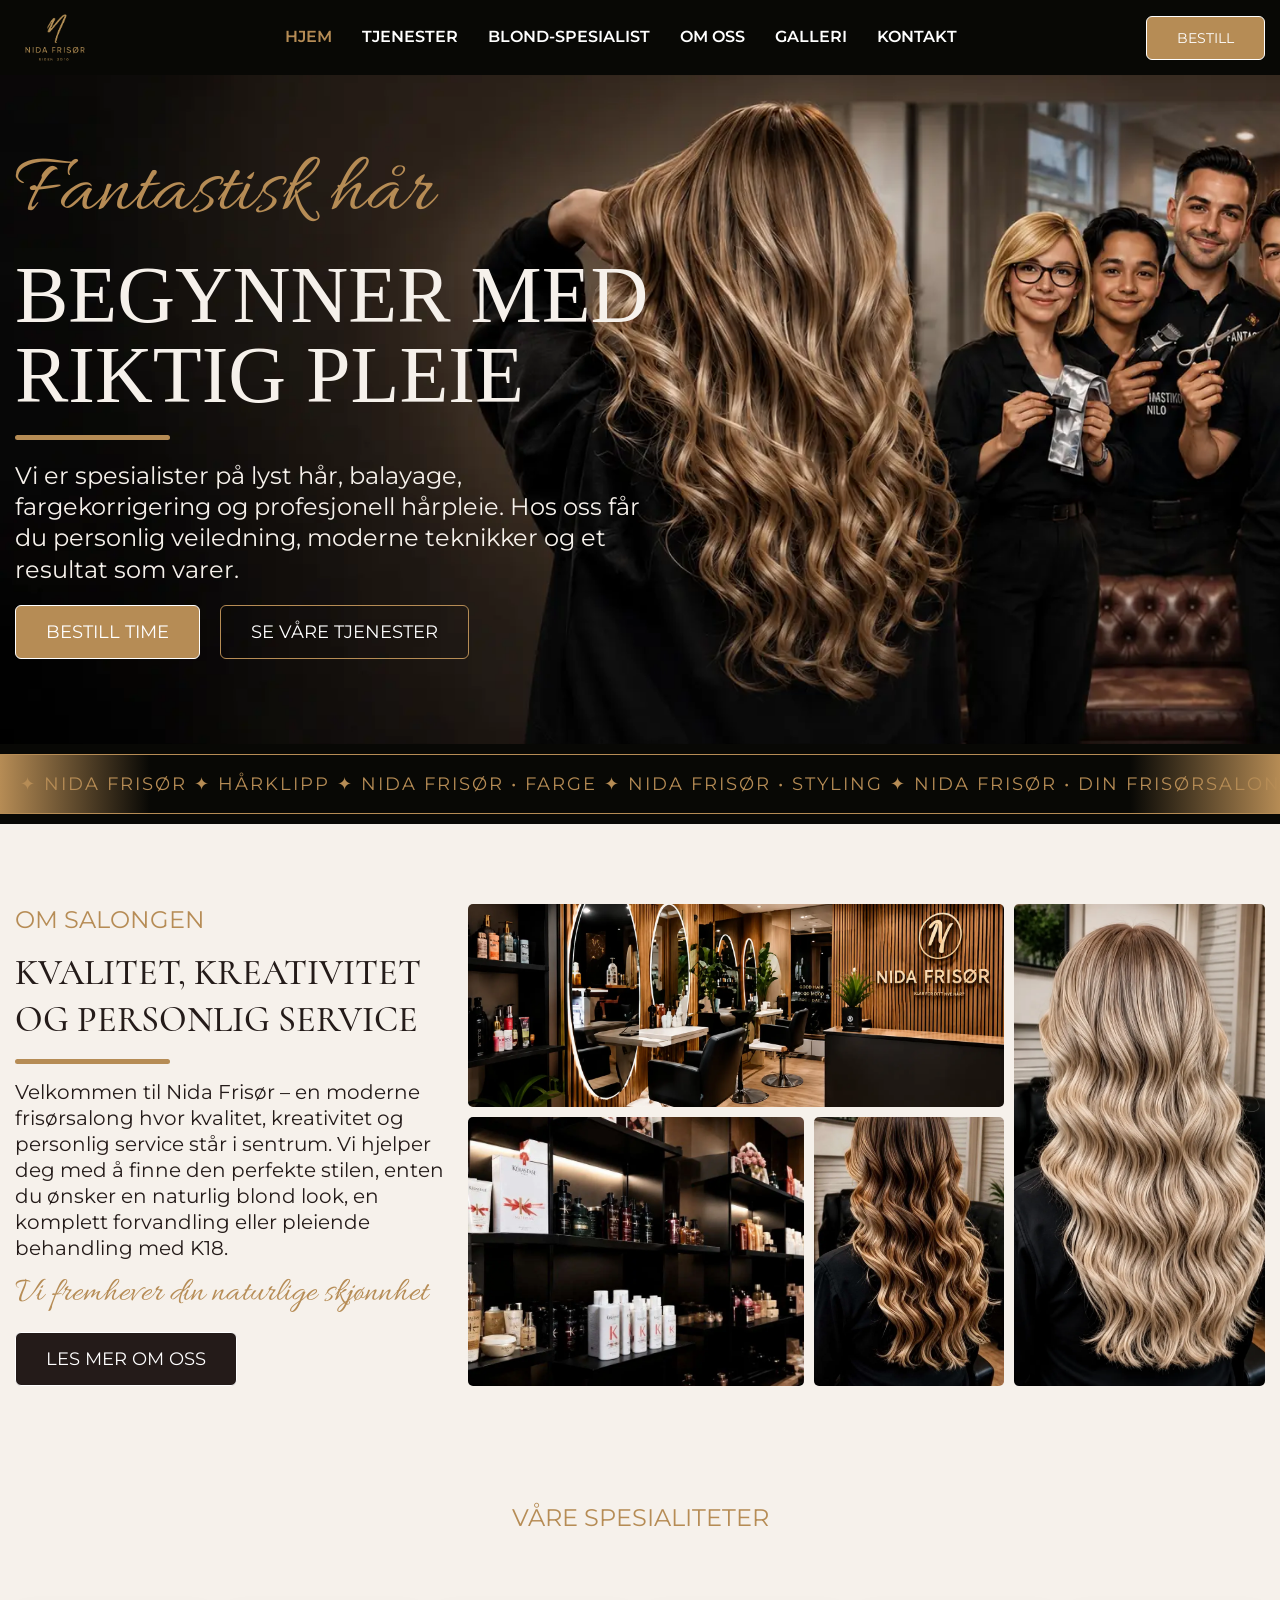
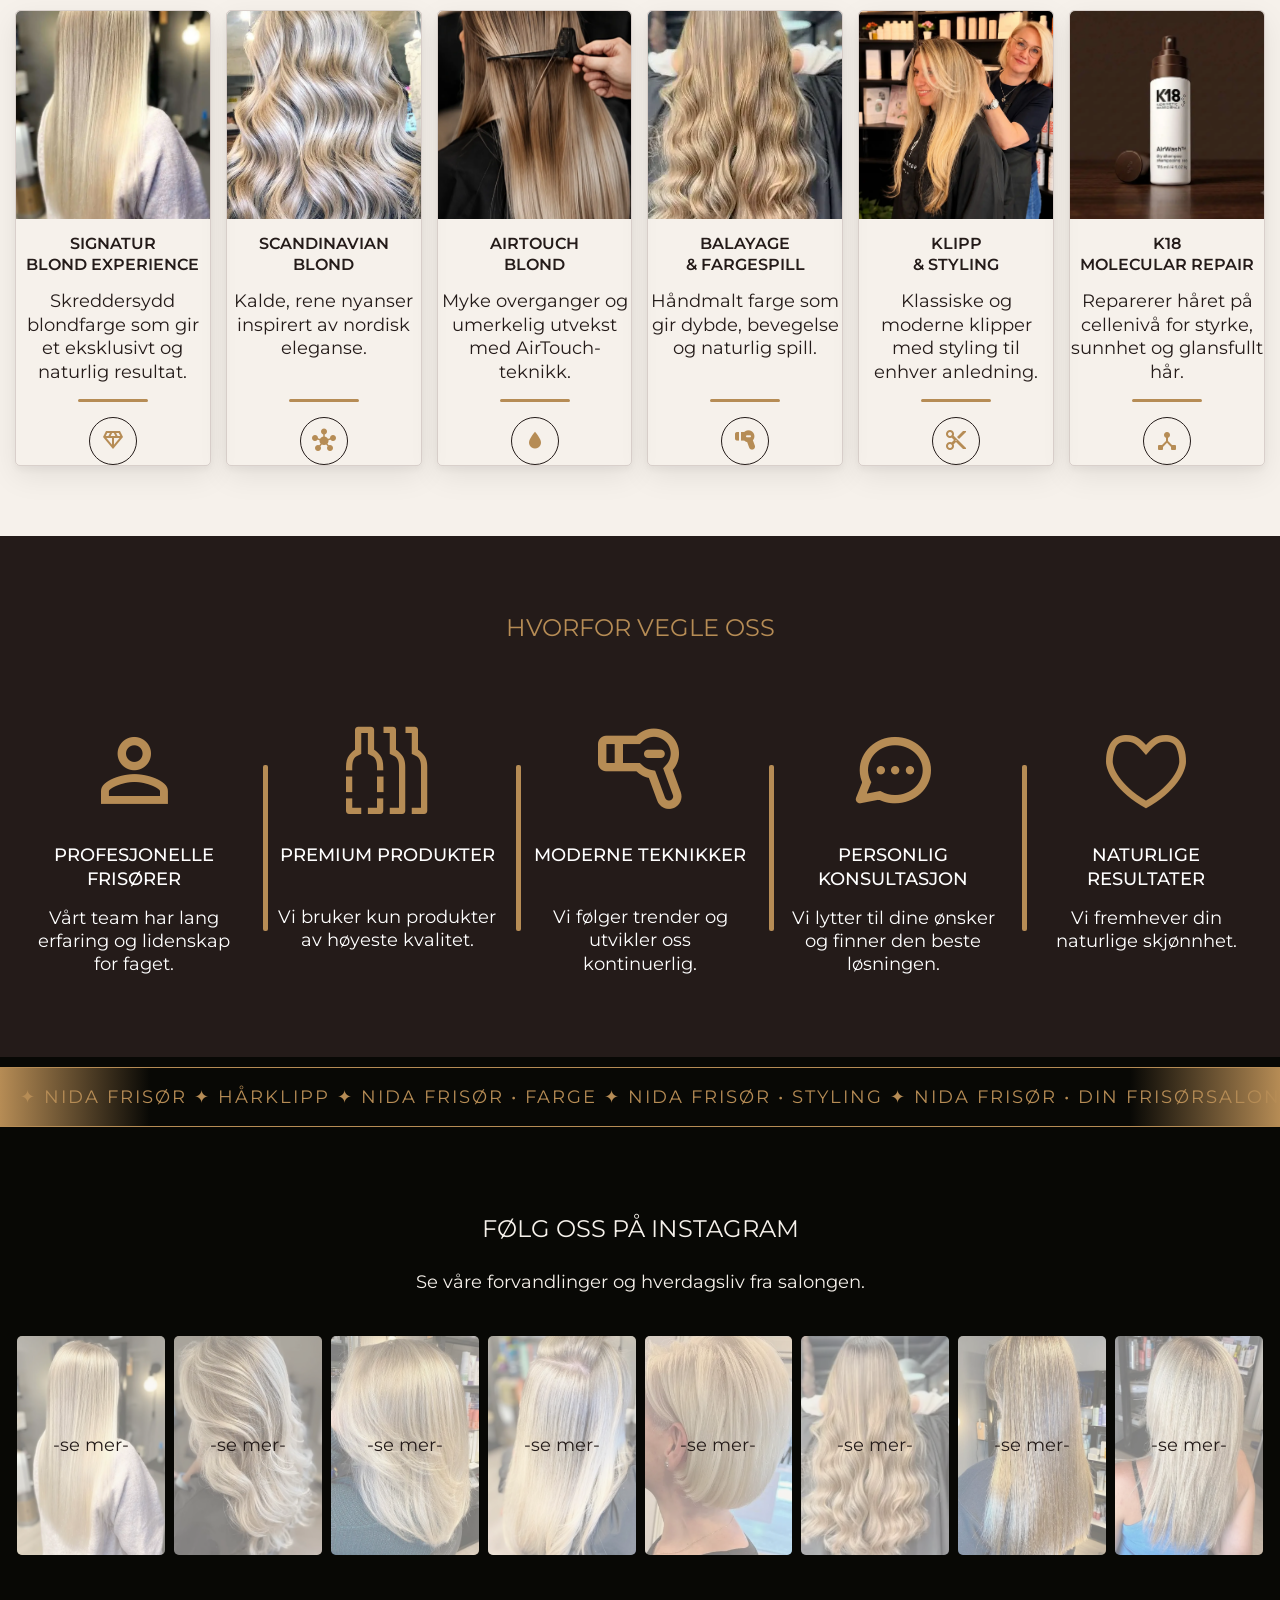
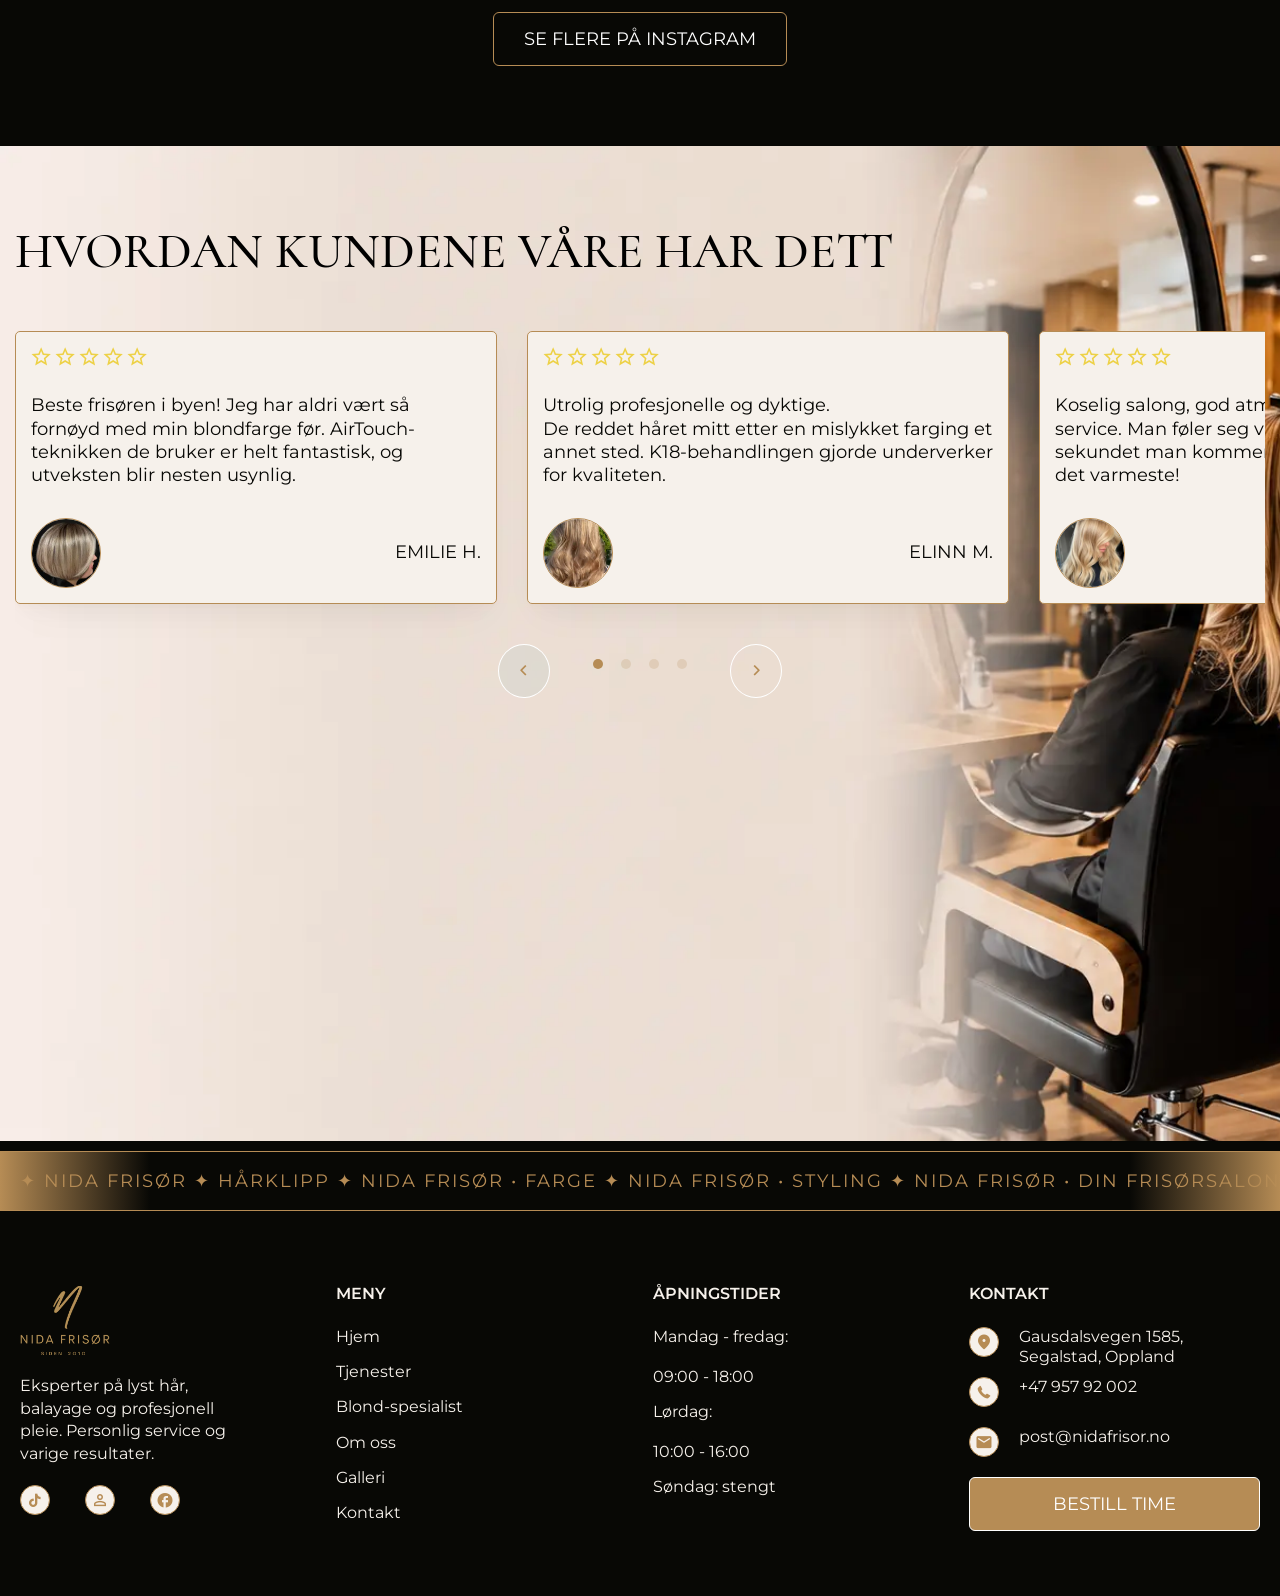
==== index.html @ fc772ec5 "Add files via upload" ====
<!DOCTYPE html>
<html lang="nb">

<head>
	<title>HomePage</title>
	<meta charset="UTF-8">
	<meta name="format-detection" content="telephone=no">
	<!-- <style>body{opacity: 0;}</style> -->
	<link rel="stylesheet" href="css/style.min.css?_v=20261017095900">
	<link rel="shortcut icon" href="favicon.ico">
	<!-- <meta name="robots" content="noindex, nofollow"> -->
	<meta name="viewport" content="width=device-width, initial-scale=1.0">
</head>

<body>
	<div class="wrapper">
		<header class="header _header-scroll _header-show" data-scroll="120" data-scroll-show="200">
			<div class="header__container">

				<div class="header__logo">
					<a data-goto="#" data-goto-header href="index.html" data-goto-top="50" class="header__logo"><img src="img/logo3.webp" alt="Image"></a>
				</div>

				<div class="header__menu menu">
					<nav class="menu__body">

						<ul class="menu__list">
							<li class="menu__item"><a data-goto="#" data-goto-header href="index.html" data-goto-top="-30" class="menu__link  menu__link--vip">HJEM</a></li>
						</ul>

						<ul class="menu__list">
							<li class="menu__item"><a data-goto="#" data-goto-header href="tjenester.html" data-goto-top="20" class="menu__link">TJENESTER</a></li>
						</ul>

						<ul class="menu__list">
							<li class="menu__item"><a data-goto="#" href="blondspecialist.html" data-goto-top="80" class="menu__link">BLOND-SPESIALIST</a></li>
						</ul>

						<ul class="menu__list">
							<li class="menu__item"><a data-goto="#" href="omoss.html" data-goto-top="80" class="menu__link">OM OSS</a></li>
						</ul>

						<ul class="menu__list">
							<li class="menu__item"><a data-goto="#" href="galery.html" data-goto-top="80" class="menu__link">GALLERI</a></li>
						</ul>

						<ul class="menu__list">
							<li class="menu__item"><a data-goto="#" data-goto-header href="kontakt.html" data-goto-top="-30" class="menu__link">KONTAKT</a>
							</li>
						</ul>
					</nav>
				</div>

				<div class="header__btr btr__header"> <!-- button right -->
					<a href="tel:+4795792002" class="btr__header__item">BESTILL</a>
				</div>

				<button type="button" class="menu__icon icon-menu"><span></span></button>
			</div>
		</header>
		<main class="page">
			<section class="hero">
				<div class="hero__container">
					<div data-watch class="hero__contant">
						<h1 class="hero__decor">Fantastisk hår</h1>
						<div class="hero__title">BEGYNNER MED RIKTIG PLEIE</div>
						<div class="hero__line"></div>
						<div class="hero__sub-title">Vi er spesialister på lyst hår, balayage, fargekorrigering og profesjonell hårpleie. Hos oss får du personlig veiledning, moderne teknikker og et resultat som varer.</div>
						<div class="hero__buttons">
							<a href="https://www.instagram.com/nidafrisor?igsh=ejZrenV2MHAyNnVx&utm_source=qr" target="_blank" rel="noopener" class="hero__button-gold">BESTILL TIME</a>
							<a href="https://www.instagram.com/nidafrisor?igsh=ejZrenV2MHAyNnVx&utm_source=qr" target="_blank" rel="noopener" class="hero__button-transporet">SE VÅRE TJENESTER</a>
						</div>
					</div>
				</div>
			</section>


			<aside class="rullendetekstvisning" aria-hidden="true">
				<div class="rullendetekstvisning__body">
					<div class="rullendetekstvisning__track">
						<span>✦ Nida Frisør ✦ Hårklipp ✦ Nida Frisør • Farge ✦ Nida Frisør • Styling ✦ Nida Frisør • Din frisørsalong ✦ Nida Frisør • Velvære for ditt hår ✦ Nida Frisør </span>
						<span>✦ Nida Frisør ✦ Hårklipp ✦ Nida Frisør • Farge ✦ Nida Frisør • Styling ✦ Nida Frisør • Din frisørsalong ✦ Nida Frisør • Velvære for ditt hår ✦ Nida Frisør </span>
					</div>
				</div>
			</aside>



			<section class="omsalongen">
				<div class="omsalongen__container">
					<div class="omsalongen__contant">
						<div data-watch class="omsalongen__left">
							<h1 class="omsalongen__name">om salongen</h1>
							<h2 class="omsalongen__title">kvalitet, kreativitet og personlig service</h2>
							<div class="omsalongen__line"></div>
							<div class="omsalongen__sub-title">Velkommen til Nida Frisør – en moderne frisørsalong hvor kvalitet, kreativitet og personlig service står i sentrum. Vi hjelper deg med å finne den perfekte stilen, enten du ønsker en naturlig blond look, en komplett forvandling eller pleiende behandling med K18.</div>
							<div class="omsalongen__decor">Vi fremhever din naturlige skjønnhet</div>
							<div class="omsalongen__button-chocolate">
								<a href="https://www.instagram.com/nidafrisor?igsh=ejZrenV2MHAyNnVx&utm_source=qr" target="_blank">les mer om oss</a>
							</div>
						</div>

						<div data-watch class="omsalongen__right">
							<div class="omsalongen__fotoblog">
								<div class="omsalongen__fotos">
									<div class="omsalongen__longfoto">
										<img src="img/background_logo.webp" alt="Moderne interiør og Nida Frisør logo på en stilfull spilevegg.">
									</div>
									<div class="omsalongen__smallfoto">
										<div class="omsalongen__produkts">
											<img src="img/produkts.webp" alt="Hårpleieprodukter og K18-behandlinger utstilt på hyller i salongen.">
										</div>
										<div class="produkts__hair_girl">
											<img src="img/hair_girl.webp" alt="Langt brunt hår med lyse striper og elegante bølger.">
										</div>
									</div>
								</div>
								<div class="omsalongen__enfoto">
									<img src="img/hair-blond.webp" alt="Langt blondt hår med naturlig spill og definerte bølger, sett bakfra.">
								</div>
							</div>
						</div>
					</div>
				</div>
			</section>


			<section class="spesialiteter">
				<div class="spesialiteter__container">
					<h2 data-watch class="spesialiteter__title">våre spesialiteter</h2>
					<div data-watch data-watch-group="1000" class="spesialiteter__cards">
						<div data-watch class="spesialiteter__card card__spesialiteter"> <!--card 01-->
							<div class="card__foto">
								<img src="img/signatur-blond.webp" alt="Langt, glatt hår farget i en kald og lys signatur-blond nyanse.">
							</div>
							<h3 class="card__name">signatur <br> blond experience</h3>
							<div class="card__sub-title">Skreddersydd blondfarge som gir et eksklusivt og naturlig resultat.</div>
							<div class="card__line"></div>
							<div class="card__icon _icon-diamond"></div>
						</div>


						<div data-watch class="spesialiteter__card card__spesialiteter"> <!--card 02-->
							<div class="card__foto">
								<img src="img/scandinavianblond.webp" alt="Bølgete langt hår farget i en lys, kald scandinavian blond og signatur-blond tone.">
							</div>
							<h3 class="card__name">scandinavian <br> blond</h3>
							<div class="card__sub-title">Kalde, rene nyanser inspirert av nordisk eleganse.</div>
							<div class="card__line"></div>
							<div class="card__icon _icon-round-hub"></div>
						</div>

						<div data-watch class="spesialiteter__card card__spesialiteter"> <!--card 03-->
							<div class="card__foto">
								<img src="img/inst-foto2.webp" alt="AirTouch-teknikk på langt blondt hår for myke overganger.">
							</div>
							<h3 class="card__name">airtouch <br> blond</h3>
							<div class="card__sub-title">Myke overganger og umerkelig utvekst med AirTouch-teknikk.</div>
							<div class="card__line"></div>
							<div class="card__icon _icon-drop"></div>
						</div>


						<div data-watch class="spesialiteter__card card__spesialiteter"> <!--card 04-->
							<div class="card__foto">
								<img src="img/balayage.webp" alt="Bølgete blondt hår farget med balayage-teknikk.">
							</div>
							<h3 class="card__name">balayage <br> & fargespill</h3>
							<div class="card__sub-title">Håndmalt farge som gir dybde, bevegelse og naturlig spill.</div>
							<div class="card__line"></div>
							<div class="card__icon _icon-hairdryer-f"></div>
						</div>

						<div data-watch class="spesialiteter__card card__spesialiteter"> <!--card 05-->
							<div class="card__foto">
								<img src="img/nida_frisor.webp" alt="Profesjonell klipp og hårstyling i frisørsalong.">
							</div>
							<h3 class="card__name">klipp <br> & styling</h3>
							<div class="card__sub-title">Klassiske og moderne klipper med styling til enhver anledning.</div>
							<div class="card__line"></div>
							<div class="card__icon _icon-scissors1"></div>
						</div>


						<div data-watch class="spesialiteter__card card__spesialiteter"> <!--card 06-->
							<div class="card__foto">
								<img src="img/k18.webp" alt="K18 molekylær hårbehandling for skadet hår.">
							</div>
							<h3 class="card__name">k18 <br> molecular repair</h3>
							<div class="card__sub-title">Reparerer håret på cellenivå for styrke, sunnhet og glansfullt hår.</div>
							<div class="card__line"></div>
							<div class="card__icon _icon-device-hub"></div>
						</div>
					</div>
				</div>
			</section>


			<section class="hvorfor">
				<div class="hvorfor__container">
					<h2 data-watch class="hvorfor__title">hvorfor vegle oss</h2>
					<div data-watch data-watch-group="1000" class="hvorfor__cards">
						<div data-watch class="hvorfor__card"><!-- card01 -->
							<div class="hvorfor__icon _icon-account-outline"></div>
							<h3 class="hvorfor__name">profesjonelle frisører</h3>
							<div class="hvorfor__text">Vårt team har lang erfaring og lidenskap for faget.</div>
						</div>


						<div data-watch class="hvorfor__card"><!-- card02 -->
							<div class="hvorfor__icon _icon-carbon_bottles"></div>
							<h3 class="hvorfor__name">premium produkter</h3>
							<div class="hvorfor__text">Vi bruker kun produkter av høyeste kvalitet.</div>
						</div>


						<div data-watch class="hvorfor__card"><!-- card03 -->
							<div class="hvorfor__icon _icon-hair-dryer"></div>
							<h3 class="hvorfor__name">moderne teknikker</h3>
							<div class="hvorfor__text">Vi følger trender og utvikler oss kontinuerlig.</div>
						</div>


						<div data-watch class="hvorfor__card"><!-- card04 -->
							<div class="hvorfor__icon _icon-chat"></div>
							<h3 class="hvorfor__name">personlig konsultasjon</h3>
							<div class="hvorfor__text">Vi lytter til dine ønsker og finner den beste løsningen.</div>
						</div>


						<div data-watch class="hvorfor__card"><!-- card05 -->
							<div class="hvorfor__icon _icon-hurt"></div>
							<h3 class="hvorfor__name">naturlige resultater</h3>
							<div class="hvorfor__text">Vi fremhever din naturlige skjønnhet.</div>
						</div>
					</div>
				</div>
			</section>


			<aside class="rullendetekstvisning" aria-hidden="true">
				<div class="rullendetekstvisning__body">
					<div class="rullendetekstvisning__track">
						<span>✦ Nida Frisør ✦ Hårklipp ✦ Nida Frisør • Farge ✦ Nida Frisør • Styling ✦ Nida Frisør • Din frisørsalong ✦ Nida Frisør • Velvære for ditt hår ✦ Nida Frisør </span>
						<span>✦ Nida Frisør ✦ Hårklipp ✦ Nida Frisør • Farge ✦ Nida Frisør • Styling ✦ Nida Frisør • Din frisørsalong ✦ Nida Frisør • Velvære for ditt hår ✦ Nida Frisør </span>
					</div>
				</div>
			</aside>



			<section class="instagram">
				<div class="instagram__container">
					<h2 data-watch class="instagram__title">følg oss på instagram</h2>
					<h3 data-watch class="instagram__sub-title">Se våre forvandlinger og hverdagsliv fra salongen.</h3>
					<div class="instagram__cards">
						<div data-watch class="instagram__card"><!-- card 01 -->
							<div class="instagram__foto">
								<img src="img/signatur-blond.webp" alt="Instagram-bilde fra frisørsalong">
							</div>
							<a href="https://www.instagram.com/nidafrisor?igsh=ejZrenV2MHAyNnVx&utm_source=qr" target="_blank" class="instagram__contеnt-link">
								<span class="instagram__text">nida frisør</span>
								<span class="instagram__cliсk">-se mer-</span>
								<span class="instagram__icon  _icon-arow-right"></span>
							</a>
						</div>


						<div data-watch class="instagram__card"><!-- card 02 -->
							<div class="instagram__foto">
								<img src="img/frisor11.webp" alt="Instagram-bilde fra frisørsalong">
							</div>
							<a href="https://www.instagram.com/nidafrisor?igsh=ejZrenV2MHAyNnVx&utm_source=qr" target="_blank" class="instagram__contеnt-link">
								<span class="instagram__text">nida frisør</span>
								<span class="instagram__cliсk">-se mer-</span>
								<span class="instagram__icon  _icon-arow-right"></span>
							</a>
						</div>


						<div data-watch class="instagram__card"><!-- card 03 -->
							<div class="instagram__foto">
								<img src="img/frisor05.webp" alt="Instagram-bilde fra frisørsalong">
							</div>
							<a href="https://www.instagram.com/nidafrisor?igsh=ejZrenV2MHAyNnVx&utm_source=qr" target="_blank" class="instagram__contеnt-link">
								<span class="instagram__text">nida frisør</span>
								<span class="instagram__cliсk">-se mer-</span>
								<span class="instagram__icon  _icon-arow-right"></span>
							</a>
						</div>


						<div data-watch class="instagram__card"><!-- card 04 -->
							<div class="instagram__foto">
								<img src="img/frisor13.webp" alt="Instagram-bilde fra frisørsalong">
							</div>
							<a href="https://www.instagram.com/nidafrisor?igsh=ejZrenV2MHAyNnVx&utm_source=qr" target="_blank" class="instagram__contеnt-link">
								<span class="instagram__text">nida frisør</span>
								<span class="instagram__cliсk">-se mer-</span>
								<span class="instagram__icon  _icon-arow-right"></span>
							</a>
						</div>


						<div data-watch class="instagram__card"><!-- card 05 -->
							<div class="instagram__foto">
								<img src="img/frisor16.webp" alt="Instagram-bilde fra frisørsalong">
							</div>
							<a href="https://www.instagram.com/nidafrisor?igsh=ejZrenV2MHAyNnVx&utm_source=qr" target="_blank" class="instagram__contеnt-link">
								<span class="instagram__text">nida frisør</span>
								<span class="instagram__cliсk">-se mer-</span>
								<span class="instagram__icon  _icon-arow-right"></span>
							</a>
						</div>


						<div data-watch class="instagram__card"><!-- card 06 -->
							<div class="instagram__foto">
								<img src="img/balayage.webp" alt="Bølgete blondt hår farget med balayage-teknikk.">
							</div>
							<a href="https://www.instagram.com/nidafrisor?igsh=ejZrenV2MHAyNnVx&utm_source=qr" target="_blank" class="instagram__contеnt-link">
								<span class="instagram__text">nida frisør</span>
								<span class="instagram__cliсk">-se mer-</span>
								<span class="instagram__icon  _icon-arow-right"></span>
							</a>
						</div>


						<div data-watch class="instagram__card"><!-- card 07 -->
							<div class="instagram__foto">
								<img src="img/frisor12.webp" alt="Instagram-bilde fra frisørsalong">
							</div>
							<a href="https://www.instagram.com/nidafrisor?igsh=ejZrenV2MHAyNnVx&utm_source=qr" target="_blank" class="instagram__contеnt-link">
								<span class="instagram__text">nida frisør</span>
								<span class="instagram__cliсk">-se mer-</span>
								<span class="instagram__icon  _icon-arow-right"></span>
							</a>
						</div>


						<div data-watch class="instagram__card"><!-- card 08 -->
							<div class="instagram__foto">
								<img src="img/frisor04.webp" alt="Instagram-bilde fra frisørsalong">
							</div>
							<a href="https://www.instagram.com/nidafrisor?igsh=ejZrenV2MHAyNnVx&utm_source=qr" target="_blank" class="instagram__contеnt-link">
								<span class="instagram__text">nida frisør</span>
								<span class="instagram__cliсk">-se mer-</span>
								<span class="instagram__icon  _icon-arow-right"></span>
							</a>
						</div>
					</div>
					<div data-watch class="instagram__button">
						<a href="https://www.instagram.com/nidafrisor?igsh=ejZrenV2MHAyNnVx&utm_source=qr" target="_blank" rel="noopener" class="hero__button-transporet">se flere på instagram</a>
					</div>
				</div>
			</section>



			<section class="testimonials">
				<div class="testimonials__container">
					<h2 data-watch class="testimonials__title">hvordan kundene vÅre har dett</h2>


					<!-- slider -->
					<!-- Оболонка слайдера -->
					<div class="testimonials__slider swiper">
						<!-- Частина слайдера, що рухається -->
						<div class="testimonials__wrapper swiper-wrapper">

							<!-- slide 01 -->
							<div data-watch class="testimonials__slide swiper-slide">
								<div class="testimonials__card">
									<div data-rating="set" class="rating"></div> <!-- rating -->
									<div class="testimonials__description">
										Beste frisøren i byen! Jeg har aldri vært så fornøyd med min blondfarge før. AirTouch-teknikken de bruker er helt fantastisk, og utveksten blir nesten usynlig.
									</div>
									<div class="testimonials__block">
										<div class="testimonials__img">
											<img src="img/inst-foto10.webp" alt="Foto clients">
										</div>
										<div class="testimonials__name">EMILIE H.</div>
									</div>
								</div>
							</div>


							<!-- slide 02 -->
							<div data-watch class="testimonials__slide swiper-slide">
								<div class="testimonials__card">
									<div data-rating="set" class="rating"></div> <!-- rating -->
									<div class="testimonials__description">
										Utrolig profesjonelle og dyktige.<br>De reddet håret mitt etter en mislykket farging et annet sted. K18-behandlingen gjorde underverker for kvaliteten.
									</div>
									<div class="testimonials__block">
										<div class="testimonials__img">
											<img src="img/inst-foto3.webp" alt="Foto clients">
										</div>
										<div class="testimonials__name">eLINN M.</div>
									</div>
								</div>
							</div>


							<!-- slide 03 -->
							<div data-watch class="testimonials__slide swiper-slide">
								<div class="testimonials__card">
									<div data-rating="set" class="rating"></div> <!-- rating -->
									<div class="testimonials__description">
										Koselig salong, god atmosfære og fantastisk service. Man føler seg virkelig ivaretatt fra det sekundet man kommer inn døren. Anbefales på det varmeste!
									</div>
									<div class="testimonials__block">
										<div class="testimonials__img">
											<img src="img/inst-foto9.webp" alt="Foto clients">
										</div>
										<div class="testimonials__name">SOFI T.</div>
									</div>
								</div>
							</div>


							<!-- slide 04 -->
							<div data-watch class="testimonials__slide swiper-slide">
								<div class="testimonials__card">
									<div data-rating="set" class="rating"></div> <!-- rating -->
									<div class="testimonials__description">
										Beste frisøren i byen! Jeg har aldri vært så fornøyd med min blondfarge før. AirTouch-teknikken de bruker er helt fantastisk, og utveksten blir nesten usynlig.
									</div>
									<div class="testimonials__block">
										<div class="testimonials__img">
											<img src="img/hair_girl.webp" alt="Foto clients">
										</div>
										<div class="testimonials__name">margo k.</div>
									</div>
								</div>
							</div>

							<!-- slide 05 -->
							<div data-watch class="testimonials__slide swiper-slide">
								<div class="testimonials__card">
									<div data-rating="set" class="rating"></div> <!-- rating -->
									<div class="testimonials__description">
										Utrolig profesjonelle og dyktige.<br>De reddet håret mitt etter en mislykket farging et annet sted. K18-behandlingen gjorde underverker for kvaliteten.
									</div>
									<div class="testimonials__block">
										<div class="testimonials__img">
											<img src="img/signatur-blond.webp" alt="Foto clients">
										</div>
										<div class="testimonials__name">Kjery M.</div>
									</div>
								</div>
							</div>

						</div>
						<!-- navigation -->
						<div class="swiper-pagination"></div>

						<!-- buttons -slide- -->
						<div class="testimonials__buttons">
							<button type="button" class="testimonials__btn-left _icon-arow-right  _icon-arow-right--2"></button>
							<button type="button" class="testimonials__btn-right _icon-arow-right"></button>
						</div>
					</div>


					<div data-watch class="kundeomtaler__down">
						<h3 class="kundeomtaler__title">klar for en forvandling?</h3>
						<div class="kundeomtaler__sub-title">Bestill time i dag og la oss scappe magi! </div>
						<div class="kundeomtaler__button-gold">
							<a href="https://www.instagram.com/nidafrisor?igsh=ejZrenV2MHAyNnVx&utm_source=qr" target="_blank">bestill time nå</a>
						</div>
						<div class="kundeomtaler__gradient-line"></div>
					</div>
				</div>
			</section>
		</main>
		<aside class="rullendetekstvisning" aria-hidden="true">
			<div class="rullendetekstvisning__body">
				<div class="rullendetekstvisning__track">
					<span>✦ Nida Frisør ✦ Hårklipp ✦ Nida Frisør • Farge ✦ Nida Frisør • Styling ✦ Nida Frisør • Din frisørsalong ✦ Nida Frisør • Velvære for ditt hår ✦ Nida Frisør </span>
					<span>✦ Nida Frisør ✦ Hårklipp ✦ Nida Frisør • Farge ✦ Nida Frisør • Styling ✦ Nida Frisør • Din frisørsalong ✦ Nida Frisør • Velvære for ditt hår ✦ Nida Frisør </span>
				</div>
			</div>
		</aside>




		<footer id="footer" class="footer">
			<div class="footer__container">
				<div class="footer__columns">
					<div class="footer__column"><!-- column 01 -->
						<div class="footer__logo">
							<img src="img/logo3.webp" alt="Image">
						</div>
						<h2 class="footer__brand-info">Eksperter på lyst hår, balayage og profesjonell pleie. Personlig service og varige resultater.</h2>
						<div class="footer__social-icons">
							<a href="https://www.tiktok.com/tag/ingaskogstad" target="_blank"><i class="icons-tiktok _icon-tiktok"></i></a>
							<a href="https://www.instagram.com/nidafrisor?igsh=ejZrenV2MHAyNnVx&utm_source=qr" target="_blank"><i class="icons-instagram _icon-account-outline"></i></a>
							<a href="https://www.facebook.com/nidafrisor/?locale=nb_NO" target="_blank"><i class="icons-facebook _icon-facebook1"></i></a>
						</div>
					</div>


					<div class="footer__column"><!-- column 02 -->
						<h3 class="footer__heading">MENY</h3>
						<ul class="footer__links">
							<li class="footer__link"><a href="index.html">Hjem</a></li>
							<li class="footer__link"><a href="tjenester.html">Tjenester</a></li>
							<li class="footer__link"><a href="#">Blond-spesialist</a></li>
							<li class="footer__link"><a href="#">Om oss</a></li>
							<li class="footer__link"><a href="#">Galleri</a></li>
							<li class="footer__link"><a href="kontakt.html">Kontakt</a></li>
						</ul>
					</div>


					<div class="footer__column"><!-- column 03 -->
						<h3 class="footer__heading">ÅPNINGSTIDER</h3>
						<ul class="footer__info-time">
							<li class="footer__info-mandag">Mandag - fredag: <br> <br> 09:00 - 18:00</li>
							<li class="footer__info-lørdag">Lørdag: <br> <br> 10:00 - 16:00</li>
							<li class="footer__info-søndag">Søndag: stengt</li>
						</ul>
					</div>


					<div class="footer__column"><!-- column 04 -->
						<h3 class="footer__heading">KONTAKT</h3>
						<ul class="footer__info-contact">
							<li class="footer__info-row">
								<i class="footer__info-icon _icon-geo-location"></i>
								<span class="footer__info-adress">Gausdalsvegen 1585, Segalstad, Oppland</span>
							</li>
							<li class="footer__info-row">
								<i class="footer__info-icon _icon-telephone"></i>
								<a class="footer__info-tel" href="tel:+4795792002">+47 957 92 002</a>
							</li>
							<li class="footer__info-row">
								<i class="footer__info-icon _icon-email"></i>
								<a class="footer__info-mail" href="mailto:post@nidafrisor.no">post@nidafrisor.no</a>
							</li>
						</ul>
						<div class="footer__button-gold footer__button-gold--2">
							<a href="https://www.instagram.com/nidafrisor?igsh=ejZrenV2MHAyNnVx&utm_source=qr" target="_blank">BESTILL TIME</a>
						</div>
					</div>
				</div>
			</div>
		</footer>
	</div>
	<script src="js/app.min.js?_v=20261017095900"></script>
</body>

</html>
---- css/style.min.css ----
@import url(https://fonts.googleapis.com/css?family=Montserrat:regular,500,600,700,800&display=swap);@font-face{font-family:Garamond-400;src:url(../fonts/Garamond-400.woff2) format("woff2"),url(../fonts/Garamond-400.woff) format("woff");font-weight:400;font-style:normal;font-display:swap}@font-face{font-family:Cormorant-500;src:url(../fonts/Cormorant-500.woff2) format("woff2"),url(../fonts/Cormorant-500.woff) format("woff");font-weight:400;font-style:normal;font-display:swap}@font-face{font-family:Allura-400;src:url(../fonts/Allura-400.woff2) format("woff2"),url(../fonts/Allura-400.woff) format("woff");font-weight:400;font-style:normal;font-display:swap}@font-face{font-family:icons;font-display:swap;src:url(../fonts/icons.woff2) format("woff2");font-weight:400;font-style:normal}[class*=_icon-]::before{font-family:icons;font-style:normal;font-weight:400;font-variant:normal;text-transform:none;line-height:1;-webkit-font-smoothing:antialiased;-moz-osx-font-smoothing:grayscale}._icon-account-outline:before{content:"";color:#b68c55}._icon-arow-right:before{content:"";color:#b68c55}._icon-carbon_bottles:before{content:"";color:#b68c55}._icon-chat:before{content:"";color:#b68c55}._icon-cup-ice:before{content:"";color:#b68c55}._icon-cup-star:before{content:"";color:#b68c55}._icon-device-hub:before{content:"";color:#b68c55}._icon-diamond:before{content:"";color:#b68c55}._icon-drop:before{content:"";color:#b68c55}._icon-email:before{content:"";color:#b68c55}._icon-facebook1:before{content:"";color:#b68c55}._icon-game-cross:before{content:"";color:#b68c55}._icon-gem-stone:before{content:""}._icon-geo-location:before{content:"";color:#b68c55}._icon-hair-clip:before{content:""}._icon-hair-dryer:before{content:"";color:#b68c55}._icon-hairdryer-f:before{content:"";color:#b68c55}._icon-hurt:before{content:"";color:#b68c55}._icon-instagram1:before{content:""}._icon-round-hub:before{content:"";color:#b68c55}._icon-scissors1:before{content:"";color:#b68c55}._icon-star:before{content:"";color:#b68c55}._icon-telephone:before{content:"";color:#b68c55}._icon-tiktok:before{content:"";color:#b68c55}._icon-droplet:before{content:""}._icon-phone:before{content:""}._icon-location:before{content:""}._icon-quotes-left:before{content:""}._icon-quotes-right:before{content:""}._icon-trophy:before{content:""}._icon-sun:before{content:""}._icon-star-full:before{content:""}._icon-heart:before{content:""}._icon-circle-right:before{content:""}._icon-circle-left:before{content:""}._icon-scissors:before{content:""}._icon-facebook:before{content:""}._icon-instagram:before{content:""}._icon-t:before{content:""}:root{--bg-primary:#080805;--bg-secondary:#F6F1EB;--bg-accent:#B68C55;--bg-inverse:#241B19;--text-primary:#080805;--text-secondary:#ffffff;--text-accent:#B68C55;--text-inverse:#F6F1EB}*{padding:0;margin:0;border:0}*,*::after,*::before{box-sizing:border-box}*::after,*::before{display:inline-block}body,html{height:100%;min-width:320px}body{color:#000;line-height:1;font-family:Montserrat;font-size:.875rem;-ms-text-size-adjust:100%;-moz-text-size-adjust:100%;-webkit-text-size-adjust:100%;-webkit-font-smoothing:antialiased;-moz-osx-font-smoothing:grayscale}button,input,textarea{font-family:Montserrat;font-size:inherit;line-height:inherit;color:inherit;background-color:rgba(0,0,0,0)}input,textarea{width:100%}label{display:inline-block}button,option,select{cursor:pointer}a{display:inline-block;color:inherit;text-decoration:none}ul li{list-style:none}img{vertical-align:top}h1,h2,h3,h4,h5,h6{font-weight:inherit;font-size:inherit}.lock body{overflow:hidden;touch-action:none;-ms-scroll-chaining:none;overscroll-behavior:none}.wrapper{min-height:100%;display:flex;flex-direction:column;overflow:hidden}@supports (overflow:clip){.wrapper{overflow:clip}}.wrapper>main{flex:1 1 auto}.wrapper>*{min-width:0}[class*=__container]{max-width:80rem;margin:0 auto;padding:0 .9375rem}[class*="--gc"]{display:grid;min-width:0;grid-template-columns:.9375rem 1fr minmax(auto,78.125rem) 1fr .9375rem}[class*="--gc"]>*{min-width:0;grid-column:3/4}.rating{display:inline-block}.rating__items{display:inline-flex;align-items:flex-start;gap:.25rem}.rating__item{flex:0 0 1.25rem;width:1.25rem;height:1.25rem;position:relative;background:url([data-uri]) 0 0/1.25rem no-repeat;transition:all .3s}.rating__item--active{background:url([data-uri]) 0 0/1.25rem no-repeat}.rating__item span{position:absolute;top:0;left:0;width:0%;height:1.25rem;background:url([data-uri]) 0 0/1.25rem no-repeat}.rating__item:not(:last-child)::after{content:"";position:absolute;right:0;top:0;height:100%;width:.25rem;-webkit-transform:translateX(100%);transform:translateX(100%)}[data-rating=set] .rating__item:not(:last-child)::after{cursor:pointer}.rating__input{width:100%;height:100%;opacity:0;display:block}[data-rating=set] .rating__input{cursor:pointer}.tabs__navigation{display:grid;grid-template-columns:repeat(5,1fr);gap:.3125rem}.tabs__title{text-transform:capitalize;border:.0625rem solid var(--bg-accent);padding:.625rem 1.5625rem;border-radius:.3125rem;color:var(--bg-accent)}.tabs__title._tab-active{border:.0625rem solid var(--bg-secondary);color:var(--bg-secondary);background-color:var(--bg-accent)}.tabs__content{border:.0625rem solid var(--text-secondary);padding:.625rem .9375rem;color:var(--bg-secondary);border-radius:.1875rem}.tabs__cards{display:grid;grid-template-columns:repeat(3,1fr);gap:.3125rem}.tabs__card{display:flex;justify-content:flex-start;gap:.3125rem;border:.0625rem solid var(--text-secondary);border-radius:.3125rem;box-shadow:0 .25rem 1.25rem rgba(0,0,0,.05);transition:.5s}.tabs__card:hover{-webkit-transform:translateY(-.125rem);transform:translateY(-.125rem);box-shadow:0 .625rem 1.875rem rgba(36,36,36,.08)}.tabs__image{width:9.375rem;height:12.5rem;flex-shrink:0;overflow:hidden}.tabs__image img{width:100%;height:100%;aspect-ratio:150/150;-o-object-fit:cover;object-fit:cover;border-top-left-radius:.3125rem;border-bottom-left-radius:.3125rem}.tabs__text{display:flex;flex-direction:column;gap:.625rem;padding:.3125rem}.tabs__up{display:flex;gap:.625rem;align-items:center}.tabs__icon{padding:.3125rem;border-radius:50%;border:.0625rem solid var(--bg-accent);display:flex;justify-content:center;align-items:center;background-color:var(--text-primary);transition:.5s}.tabs__icon:hover{background-color:rgba(0,0,0,0)}.tabs__name{color:var(--text-primary);text-transform:uppercase;line-height:130%}.tabs__description{color:var(--text-primary);line-height:130%;flex-grow:1}.tabs__price{line-height:130%;color:var(--text-primary)}.tabs__link{color:var(--text-primary);line-height:130%;color:var(--text-accent);font-weight:600;display:flex;align-items:center;flex-direction:row-reverse;justify-content:flex-end;gap:.5rem;transition:.5s;-webkit-animation:pulse .5s ease-in-out infinite alternate;animation:pulse .5s ease-in-out infinite alternate}.tabs__link:hover{color:var(--text-secondary);box-shadow:0 .625rem 1.875rem rgba(36,36,36,.08)}@-webkit-keyframes pulse{0%{opacity:0}50%{opacity:1}100%{opacity:1}}@keyframes pulse{0%{opacity:0}50%{opacity:1}100%{opacity:1}}.ibg{width:100%;height:100%;-o-object-fit:cover;object-fit:cover}.ibg--top{-o-object-position:top;object-position:top}.ibg--bottom{-o-object-position:bottom;object-position:bottom}.ibg--left{-o-object-position:left;object-position:left}.ibg--right{-o-object-position:right;object-position:right}.ibg--contain{-o-object-fit:contain;object-fit:contain}[class*=__button-gold]{color:#fff;background-color:#b68c55;border:.0625rem solid #fff;text-align:center;font-family:Montserrat;padding:.875rem 1.875rem;border-radius:.375rem;line-height:135%;transition:.5s}[class*=__button-gold]:hover{color:#b68c55;background-color:rgba(0,0,0,0);border:.0625rem solid #b68c55}[class*=__button-transporet]{text-transform:uppercase;color:#fff;background-color:rgba(0,0,0,0);border:.0625rem solid #b68c55;text-align:center;font-family:Montserrat;padding:.875rem 1.875rem;border-radius:.375rem;line-height:135%;transition:.5s}[class*=__button-transporet]:hover{color:#fff;background-color:#b68c55;border:.0625rem solid #fff}[class*=__button-chocolate]{text-transform:uppercase;color:#fff;background-color:#241b19;border:.0625rem solid #fff;text-align:center;font-family:Montserrat;padding:.875rem 1.875rem;border-radius:.375rem;line-height:135%;transition:.5s}[class*=__button-chocolate]:hover{color:#241b19;background-color:#b68c55;border:.0625rem solid #241b19}[class*=__sub-text]{color:#fff;text-align:center;font-family:Montserrat;line-height:135%}[class*=__span]{color:#b68c55;font-family:Montserrat;line-height:135%;font-weight:500}._header-scroll.header::before{content:"";z-index:1;position:absolute;width:100%;height:100%;top:0;left:0}._header-scroll.header .header__container{padding-top:.5rem;padding-bottom:.5rem;height:4.6875rem}._header-scroll.header .header__logo img{width:3.75rem}._header-scroll._header-scroll{position:fixed;top:-15%;transition:top .7s ease 0s}._header-scroll._header-show{transition:top .3s ease 0s;top:0}.header{position:fixed;z-index:150;top:0;left:0;width:100%;background-color:#080805}.header__container{display:flex;justify-content:space-between;padding-top:.9375rem;padding-bottom:.9375rem;transition:all .5s ease 0s;align-items:center}.header__logo{position:relative;z-index:6;margin-right:.3125rem;margin-left:.3125rem}.header__logo img{transition:all .5s ease 0s}.header__menu{display:flex;justify-content:center;align-items:center;flex-wrap:wrap}.header .menu__body{display:flex;justify-content:center;align-items:center}.header .menu__list{display:flex;flex-wrap:wrap;justify-content:center;align-items:center;gap:1.875rem;display:inline-block;padding:.625rem .9375rem;transition:color .3s ease}.header .menu__link{position:relative;z-index:5;font-size:1.125rem;font-weight:600;line-height:130%;color:#fff;background:linear-gradient(#fff,#fff) bottom/var(--t,0) 2px no-repeat;transition:.5s}.header .menu__link:hover{color:#b68c55;--t:100%}.header .header__btr{display:flex;align-items:center;justify-content:flex-end;z-index:15}.header .btr__header__item{padding:.875rem 1.875rem;color:#fff;background-color:#b68c55;border-radius:.375rem;border:.0625rem solid #fff;transition:.5s}.header .btr__header__item:hover{background-color:rgba(0,0,0,0);color:#b68c55;border:.0625rem solid #b68c55}.header .menu__link--vip{color:#b68c55}.header .menu__link--vip:hover{color:#fff}.header .icon-menu{display:none}.menu-open .icon-menu span{-webkit-transform:scale(0);transform:scale(0)}.menu-open .icon-menu::before{top:50%;-webkit-transform:rotate(-90deg);transform:rotate(-90deg);margin-top:-.0625rem}.menu-open .icon-menu::after{bottom:50%;-webkit-transform:rotate(90deg);transform:rotate(90deg);margin-bottom:-.0625rem}.footer{background-color:var(--text-primary)}.footer__logo img{aspect-ratio:80/62;-o-object-fit:cover;object-fit:cover}.footer__brand-info{max-width:14.375rem;color:var(--text-inverse);font-size:1rem;line-height:140%}.footer__social-icons{display:flex;gap:2.1875rem}.footer__columns{display:grid;grid-template-columns:repeat(4,1fr)}.footer__column{display:flex;flex-direction:column;padding:.3125rem;font-size:1rem}.footer__heading{font-weight:600;color:var(--text-inverse)}.footer__links{color:var(--text-inverse);display:flex;flex-direction:column;gap:.9375rem}.footer__link{font-size:1rem;line-height:127%;transition:.5s}.footer__link:hover{color:var(--text-accent)}.footer__info-time{color:var(--text-inverse);display:flex;flex-direction:column;gap:.9375rem}.footer__info-mandag{font-size:1rem;line-height:125%}.footer__info-lørdag{font-size:1rem;line-height:125%}.footer__info-søndag{font-size:1rem;line-height:125%}.footer__info-contact{color:var(--text-inverse)}.footer__info-row{display:flex;gap:1.25rem;color:var(--text-inverse)}.footer .footer__info-adress{font-size:1rem;line-height:125%}.footer .footer__info-tel{font-size:1rem;line-height:125%}.footer .footer__info-mail{font-size:1rem;line-height:125%}.footer__button-gold{display:flex;justify-content:center;align-items:center}.footer__button-gold--2{font-size:1rem}.footer__info-adress{font-size:1rem;transition:.5s}.footer__info-adress:hover{color:var(--text-accent)}.footer__info-tel{font-size:1rem;transition:.5s}.footer__info-tel:hover{color:var(--text-accent)}.footer__info-mail{font-size:1rem;transition:.5s}.footer__info-mail:hover{color:var(--text-accent)}.footer__info-icon,.icons-facebook,.icons-instagram,.icons-tiktok{font-size:1.125rem;padding:.3125rem;border-radius:50%;background-color:var(--text-inverse);border:.0625rem solid var(--text-accent);display:flex;justify-content:center;align-items:center;transition:all .6s}.footer__info-icon:hover,.icons-facebook:hover,.icons-instagram:hover,.icons-tiktok:hover{background-color:rgba(0,0,0,0)}.kontakt{background-color:var(--bg-secondary)}.kontakt__title{color:var(--text-accent);text-transform:capitalize}.kontakt__cards{display:grid;grid-template-columns:repeat(3,1fr);gap:1.25rem}.kontakt__card{display:flex;gap:.9375rem;padding:.9375rem;background-color:var(--bg-primary);border-radius:.25rem;color:var(--text-inverse)}.kontakt__icon{display:flex;justify-content:center;align-items:center;padding:.3125rem}.kontakt__adress,.kontakt__mail,.kontakt__phone{display:flex;justify-content:center;align-items:center;transition:.5s}.kontakt__adress:hover,.kontakt__mail:hover,.kontakt__phone:hover{color:var(--text-accent)}.kontakt__info{line-height:135%}.kontakt__oss{color:var(--text-accent);font-weight:500}.kontakt__item{display:flex;gap:1.6875rem;margin-bottom:.9375rem}.kontakt__item-text{color:var(--text-primary);line-height:133%;max-width:46.875rem;display:flex;gap:.625rem}.kontakt__item-text::before{content:"";flex:0 0 .25rem;width:.25rem;background-color:var(--bg-accent);border-radius:.125rem;-webkit-transform:translateY(.3125rem);transform:translateY(.3125rem);-webkit-animation:pulse .5s ease-in-out infinite alternate;animation:pulse .5s ease-in-out infinite alternate}@keyframes pulse{0%{opacity:0}50%{opacity:1}100%{opacity:1}}.kontakt__map img{width:100%;height:100%;aspect-ratio:950/550;-o-object-fit:cover;object-fit:cover;border:.0625rem solid var(--bg-accent);border-radius:.3125rem}.kontakt .icons-facebook,.kontakt .icons-instagram,.kontakt .icons-tiktok{padding:1.5625rem;border:.0625rem solid var(--bg-accent);font-size:1.625rem;background-color:var(--bg-primary);border-radius:8%;transition:.5s}.kontakt .icons-facebook:hover,.kontakt .icons-instagram:hover,.kontakt .icons-tiktok:hover{background-color:rgba(0,0,0,0)}.tjenester{position:relative}.tjenester::before{content:"";position:absolute;top:0;left:0;width:100%;height:100%;z-index:0;background:url(../img/background_tjenester.webp) center center/cover no-repeat;transition:-webkit-filter .3s ease,-webkit-transform .3s ease;transition:filter .3s ease,transform .3s ease;transition:filter .3s ease,transform .3s ease,-webkit-filter .3s ease,-webkit-transform .3s ease}.tjenester__block{position:relative;z-index:2;max-width:34.375rem;display:flex;flex-direction:column;gap:1.25rem}.tjenester__title{color:var(--text-accent);text-transform:capitalize;font-family:Allura-400}.tjenester__sub-title{text-transform:uppercase;max-width:25rem;color:var(--bg-secondary);font-family:Cormorant}.tjenester__line{height:.3125rem;background-color:var(--bg-accent);border-radius:.3125rem;border:.0625rem solid transparent;transition:.5s}.tjenester__line:hover{background-color:rgba(0,0,0,0);border:.0625rem solid var(--text-accent)}.tjenester__description{color:var(--bg-secondary);line-height:130%}.info{background-color:var(--bg-secondary)}.vifremhever{border-top:.0625rem solid var(--bg-accent);position:relative}.vifremhever::before{content:"";position:absolute;top:0;left:0;width:100%;height:100%;z-index:0;background:url(../img/background_salon.webp) center center/cover no-repeat}.vifremhever__block{max-width:53.125rem;position:relative;z-index:5;padding:1.25rem;border-radius:.9375rem;background-color:rgba(251,225,189,.326);display:grid;grid-template-columns:repeat(2,1fr);gap:.625rem}.vifremhever__title{font-family:Allura-400;color:var(--text-accent);max-width:15.625rem;line-height:135%;text-shadow:0 .25rem .625rem rgba(0,0,0,.15)}.vifremhever__text{display:flex;flex-direction:column;gap:.625rem;color:var(--text-primary)}.vifremhever__sub-title{line-height:135%}.vifremhever__description{line-height:135%}.vifremhever__button-gold{display:flex;justify-content:center;align-items:center;position:absolute;z-index:3}.blondspecialist{position:relative;z-index:3}.blondspecialist::before{content:"";position:absolute;top:0;left:0;width:100%;height:100%;z-index:-1;background:url(../img/background_blond.webp) top left/cover no-repeat;transition:-webkit-filter .3s ease,-webkit-transform .3s ease;transition:filter .3s ease,transform .3s ease;transition:filter .3s ease,transform .3s ease,-webkit-filter .3s ease,-webkit-transform .3s ease}.blondspecialist__container{position:relative}.blondspecialist__contant{display:flex;flex-direction:column;gap:.9375rem;max-width:37.5rem}.blondspecialist__title{text-transform:uppercase;color:var(--text-accent)}.blondspecialist__subtitle{line-height:130%;color:var(--text-primary)}.blondspecialist__decor{color:var(--text-accent);font-family:Allura-400}.blondspecialist__line{height:.25rem;background-color:var(--bg-accent);border-radius:.3125rem;border:.0625rem solid transparent;transition:.5s;-webkit-animation:animlone 2s ease-in-out infinite;animation:animlone 2s ease-in-out infinite}.blondspecialist__line:hover{background-color:rgba(0,0,0,0);border:.0625rem solid var(--text-accent)}.blondspecialist__drømmer{line-height:130%;color:var(--text-primary)}.blondspecialist__enten{line-height:130%;color:var(--text-primary)}.blondspecialist__button-gold{text-transform:uppercase}.blondspecialist__icon{width:18.75rem;height:18.75rem;position:absolute;top:50%;right:0;-webkit-transform:translateY(-50%);transform:translateY(-50%)}.blondspecialist__icon img{width:100%;height:100%;aspect-ratio:150/150;-o-object-fit:cover;object-fit:cover;border:.0625rem solid var(--text-accent);border-radius:50%}.specialist{background-color:var(--bg-secondary)}.specialist__title{color:var(--text-accent);text-align:center;text-transform:uppercase;font-weight:500;margin-bottom:1.25rem}.specialist__sub-title{color:var(--text-primary);text-align:center;text-transform:uppercase;font-weight:500;margin-bottom:1.875rem}.specialist__line{height:.1875rem;border-radius:.125rem;background-color:var(--bg-accent);margin-bottom:1.25rem;margin:0 auto 1.25rem auto;text-align:center;display:flex;align-items:center;justify-content:center;position:relative}.specialist__cards{display:grid;grid-template-columns:repeat(4,1fr);gap:.9375rem}.specialist__card{display:flex;flex-direction:column;gap:1.25rem;padding:.625rem;border:.0625rem solid var(--text-secondary);border-radius:.4375rem;box-shadow:0 .25rem .75rem rgba(0,0,0,.05);transition:.7s}.specialist__card:hover{border:.0625rem solid var(--bg-accent);-webkit-transform:translateY(-.25rem);transform:translateY(-.25rem)}.specialist__foto img{width:100%;height:100%;aspect-ratio:185/270;-o-object-fit:cover;object-fit:cover;border-radius:.3125rem}.specialist__name{color:var(--text-primary);text-align:center;text-transform:uppercase;line-height:130%;max-width:25rem;font-weight:500;margin:0 auto}.specialist__text{color:var(--text-primary);text-align:center;max-width:21.875rem;margin:0 auto;line-height:130%;flex-grow:1}.specialist__icon{padding:.625rem;background-color:var(--bg-primary);border:.0625rem solid var(--bg-accent);border-radius:50%;display:flex;justify-content:center;align-items:center;align-self:center}._icon-heart{font-size:1rem;-webkit-animation:animicon 1.3s ease-in-out infinite;animation:animicon 1.3s ease-in-out infinite;position:absolute;top:50%;left:50%;-webkit-transform:translate(-50%,-50%);transform:translate(-50%,-50%);color:var(--text-accent)}@-webkit-keyframes animicon{0%{opacity:1}50%{opacity:.2}100%{opacity:1}}@keyframes animicon{0%{opacity:1}50%{opacity:.2}100%{opacity:1}}.behandlingerfor{background-color:var(--bg-secondary)}.behandlingerfor__title{color:var(--text-accent);text-transform:uppercase;font-weight:500;line-height:135%;padding:.625rem}.behandlingerfor__items{display:flex;flex-direction:column;gap:5rem}.behandlingerfor__row{display:grid;grid-template-columns:repeat(3,1fr);gap:.9375rem}.behandlingerfor__left{display:flex;gap:.9375rem;padding:1.25rem;background-color:var(--bg-secondary);border:.0625rem solid var(--text-secondary);border-radius:.4375rem;box-shadow:0 .25rem .75rem rgba(0,0,0,.05);transition:.3s}.behandlingerfor__left:hover{-webkit-transform:translateY(-.25rem);transform:translateY(-.25rem)}.behandlingerfor__icon{border:.0625rem solid var(--text-accent);border-radius:50%;display:flex;align-items:center;flex-shrink:0;justify-content:center;background-color:var(--text-primary);width:3.125rem;height:3.125rem;transition:.5s}.behandlingerfor__icon:hover{background-color:rgba(0,0,0,0)}.behandlingerfor__text-left{display:flex;flex-direction:column;gap:.9375rem}.behandlingerfor__name-left{color:var(--text-accent);text-transform:uppercase;line-height:135%}.behandlingerfor__sub-title-right{color:var(--text-accent);line-height:135%}.behandlingerfor__sub-title-decor{color:var(--text-accent);font-family:Allura-400}.behandlingerfor__line{background-color:var(--bg-accent);height:.3125rem;border-radius:.125rem;-webkit-animation:animlone 2s ease-in-out infinite;animation:animlone 2s ease-in-out infinite}.behandlingerfor__right{display:flex;flex-direction:column;gap:.9375rem}.behandlingerfor__sub-title,.behandlingerfor__text-right{line-height:130%}.behandlingerfor__button-gold{align-self:flex-start}@-webkit-keyframes animlone{0%{opacity:1}50%{opacity:.2}100%{opacity:1}}@keyframes animlone{0%{opacity:1}50%{opacity:.2}100%{opacity:1}}.omoss{position:relative;z-index:-1}.omoss::before{content:"";position:absolute;top:0;left:0;width:100%;height:100%;z-index:-1;background:url(../img/background_om.webp) center center/cover no-repeat;transition:-webkit-filter .3s ease,-webkit-transform .3s ease;transition:filter .3s ease,transform .3s ease;transition:filter .3s ease,transform .3s ease,-webkit-filter .3s ease,-webkit-transform .3s ease}.omoss__up{display:flex;flex-direction:column;gap:.625rem;max-width:40.625rem}.omoss__name{text-transform:uppercase;color:var(--text-accent)}.omoss__title{line-height:130%;color:var(--text-primary)}.omoss__decor{color:var(--text-accent);font-family:Allura-400}.omoss__decorback{color:var(--text-accent);font-family:Allura-400}.omoss__line{max-width:21.875rem;height:.25rem;border-radius:.1875rem;background-color:var(--text-accent);margin:.1875rem}.omoss__star{color:var(--text-accent);position:absolute;top:0;right:50%}.omoss__text{display:flex;flex-direction:column;gap:.9375rem;line-height:130%;max-width:36.25rem}.omoss__panel{max-width:46.875rem}.omoss__cards{border:.0625rem solid var(--bg-accent);background-color:var(--bg-inverse);border-radius:.4375rem;padding:.9375rem;display:grid;grid-template-columns:repeat(3,1fr);gap:.9375rem;margin-bottom:2.5rem}.omoss__card{display:flex;gap:.9375rem}.omoss__icon{font-size:1.25rem;display:flex;align-self:center;border:.0625rem solid var(--bg-accent);border-radius:50%;padding:.3125rem;transition:.4s}.omoss__icon:hover{-webkit-transform:scale(1.2);transform:scale(1.2)}.omoss__box{display:grid;grid-template-columns:repeat(3,1 fr);gap:.3125rem;justify-content:center;flex-direction:column;text-transform:capitalize}.omoss__dexcription{color:var(--text-inverse);line-height:130%}.team{background-color:var(--bg-secondary)}.team__cards{display:grid;grid-template-columns:repeat(2,1fr);gap:1.25rem}.team__card{display:flex;flex-direction:column;gap:.9375rem;justify-content:center;align-items:center;text-align:center}.team__title{color:var(--text-primary);line-height:130%}.team__sub-title{color:var(--text-primary);line-height:130%}.team__img img{width:100%;height:100%;aspect-ratio:500/180;-o-object-fit:cover;object-fit:cover}.team__foto img{width:100%;height:100%;aspect-ratio:500/320;-o-object-fit:cover;object-fit:cover}.hero{position:relative;overflow:hidden;width:100%}.hero::before{content:"";position:absolute;top:0;left:0;width:100%;height:100%;z-index:0;background:url(../img/background_hero.webp) top left/cover no-repeat;transition:-webkit-filter .3s ease,-webkit-transform .3s ease;transition:filter .3s ease,transform .3s ease;transition:filter .3s ease,transform .3s ease,-webkit-filter .3s ease,-webkit-transform .3s ease}.hero__container,.hero__contant{position:relative;z-index:5}.hero__contant{display:flex;flex-direction:column;gap:1.25rem;max-width:40rem}.hero__decor{color:var(--text-accent);font-family:Allura-400}.hero__title{color:var(--bg-secondary);font-family:Cormorant}.hero__line{height:.3125rem;background-color:var(--bg-accent);border-radius:.3125rem;border:.0625rem solid transparent;transition:.5s}.hero__line:hover{background-color:rgba(0,0,0,0);border:.0625rem solid var(--text-accent)}.hero__sub-title{color:var(--bg-secondary);line-height:130%}.hero__buttons{display:flex;gap:1.25rem}.rullendetekstvisning{background-color:#080805;width:100%}.rullendetekstvisning__body{position:relative;width:100%;overflow:hidden;background-color:var(--bg-primary);border-top:.0625rem solid var(--bg-accent);border-bottom:.0625rem solid var(--bg-accent)}.rullendetekstvisning__body::after,.rullendetekstvisning__body::before{content:"";position:absolute;top:0;bottom:0;width:9.375rem;z-index:2;pointer-events:none}.rullendetekstvisning__body::before{left:0;background:linear-gradient(to right,#b68c55 0,rgba(182,140,85,0) 100%)}.rullendetekstvisning__body::after{right:0;background:linear-gradient(to left,#b68c55 0,rgba(182,140,85,0) 100%)}.rullendetekstvisning__body:hover .rullendetekstvisning__track{-webkit-animation-play-state:paused;animation-play-state:paused}.rullendetekstvisning__track{display:flex;width:-webkit-max-content;width:max-content;color:var(--text-accent);font-family:Montserrat;white-space:nowrap;text-transform:uppercase;letter-spacing:.125rem;-webkit-animation:animation-rullendetekstvisning 30s linear infinite;animation:animation-rullendetekstvisning 30s linear infinite}@-webkit-keyframes animation-rullendetekstvisning{0%{-webkit-transform:translate3d(0,0,0);transform:translate3d(0,0,0)}100%{-webkit-transform:translate3d(-50%,0,0);transform:translate3d(-50%,0,0)}}@keyframes animation-rullendetekstvisning{0%{-webkit-transform:translate3d(0,0,0);transform:translate3d(0,0,0)}100%{-webkit-transform:translate3d(-50%,0,0);transform:translate3d(-50%,0,0)}}.omsalongen{background-color:var(--bg-secondary)}.omsalongen__contant{display:grid;grid-template-columns:35% 1fr;gap:.9375rem}.omsalongen__left{display:flex;flex-direction:column;gap:.9375rem;opacity:0;-webkit-transform:translateY(.9375rem);transform:translateY(.9375rem);transition:opacity .6s ease,-webkit-transform .6s ease;transition:opacity .6s ease,transform .6s ease;transition:opacity .6s ease,transform .6s ease,-webkit-transform .6s ease}.omsalongen__left._watcher-view{opacity:1;-webkit-transform:translateY(0);transform:translateY(0)}.omsalongen__right{opacity:0;-webkit-transform:translateY(.9375rem);transform:translateY(.9375rem);transition:opacity .6s ease,-webkit-transform .6s ease;transition:opacity .6s ease,transform .6s ease;transition:opacity .6s ease,transform .6s ease,-webkit-transform .6s ease}.omsalongen__right._watcher-view{opacity:1;-webkit-transform:translateY(0);transform:translateY(0)}.omsalongen__name{color:var(--text-accent);text-transform:uppercase;line-height:130%}.omsalongen__title{line-height:130%;color:var(--bg-inverse);text-transform:uppercase;font-family:Cormorant-500}.omsalongen__line{height:.3125rem;background-color:var(--bg-accent);border-radius:.3125rem;border:.0625rem solid transparent;transition:.5s}.omsalongen__line:hover{background-color:rgba(0,0,0,0);border:.0625rem solid var(--text-accent)}.omsalongen__sub-title{color:var(--bg-inverse);line-height:130%}.omsalongen__decor{color:var(--text-accent);font-family:Allura-400}.omsalongen__button-chocolate{width:-webkit-max-content;width:max-content;margin-top:auto}.omsalongen__fotoblog{display:flex;gap:.625rem}.omsalongen__longfoto{margin-bottom:.625rem}.omsalongen__longfoto img{width:100%;height:100%;aspect-ratio:450/170;-o-object-fit:cover;object-fit:cover;border-radius:.3125rem}.omsalongen__smallfoto{display:flex;gap:.625rem}.omsalongen__smallfoto img{width:100%;height:100%;aspect-ratio:150/120;-o-object-fit:cover;object-fit:cover;border-radius:.3125rem}.omsalongen__enfoto img{width:100%;height:100%;aspect-ratio:150/150;-o-object-fit:cover;object-fit:cover;border-radius:.3125rem}.spesialiteter{background-color:var(--bg-secondary)}.spesialiteter__title{color:var(--text-accent);text-transform:uppercase;display:flex;justify-content:center;align-items:center;opacity:0;-webkit-transform:translateY(.9375rem);transform:translateY(.9375rem);transition:opacity .6s ease,-webkit-transform .6s ease;transition:opacity .6s ease,transform .6s ease;transition:opacity .6s ease,transform .6s ease,-webkit-transform .6s ease}.spesialiteter__title._watcher-view{opacity:1;-webkit-transform:translateY(0);transform:translateY(0)}.spesialiteter__cards{display:grid;grid-template-columns:repeat(6,1fr);gap:.9375rem}.spesialiteter__card{display:flex;flex-direction:column;gap:.9375rem;border:.03125rem solid rgba(150,131,131,.3);border-radius:.3125rem;box-shadow:0 .25rem .375rem rgba(0,0,0,.04),0 .625rem 1.875rem rgba(0,0,0,.08);opacity:0;-webkit-transform:translateY(1.875rem);transform:translateY(1.875rem);transition:all .3s;cursor:pointer}.spesialiteter__card:hover{border:.0625rem solid var(--bg-accent);cursor:pointer;background-color:#fff}.spesialiteter__card._watcher-view{opacity:1;-webkit-transform:translateY(0);transform:translateY(0)}.spesialiteter__card._watcher-view:nth-child(1){transition-delay:.1s}.spesialiteter__card._watcher-view:nth-child(2){transition-delay:.2s}.spesialiteter__card._watcher-view:nth-child(3){transition-delay:.3s}.spesialiteter__card._watcher-view:nth-child(4){transition-delay:.4s}.spesialiteter__card._watcher-view:nth-child(5){transition-delay:.5s}.spesialiteter__card._watcher-view:nth-child(6){transition-delay:.6s}.card__foto img{width:100%;height:100%;aspect-ratio:280/300;-o-object-fit:cover;object-fit:cover;border-top-left-radius:.3125rem;border-top-right-radius:.3125rem;transition:.7s ease}.card__foto img:hover{opacity:.5;border-radius:.3125rem}.card__name{text-transform:uppercase;color:var(--bg-inverse);text-align:center;line-height:130%;font-weight:600}.card__name:hover{color:#b68c55;transition:.5s}.card__sub-title{text-align:center;color:var(--bg-inverse);line-height:130%;flex-grow:1}.card__line{height:.1875rem;background-color:var(--bg-accent);border-radius:.3125rem;border:.0625rem solid transparent;transition:.5s;align-self:center}.card__line:hover{background-color:rgba(0,0,0,0);border:.0625rem solid var(--text-accent)}.card__icon{width:3rem;height:3rem;border-radius:50%;border:.0625rem solid var(--bg-inverse);top:0;left:0;display:flex;justify-content:center;align-items:center;font-size:1.5rem;background-color:var(--bg-secondary);inset:0;margin:auto;transition:-webkit-transform .8s ease;transition:transform .8s ease;transition:transform .8s ease,-webkit-transform .8s ease}.card__icon:hover{-webkit-transform:scale(1.2);transform:scale(1.2)}._watcher-view{opacity:1;-webkit-animation:1s up 1 linear;animation:1s up 1 linear}@-webkit-keyframes up{0%{opacity:1;-webkit-transform:translateY(5rem);transform:translateY(5rem)}100%{opacity:1;-webkit-transform:translateY(0);transform:translateY(0)}}@keyframes up{0%{opacity:1;-webkit-transform:translateY(5rem);transform:translateY(5rem)}100%{opacity:1;-webkit-transform:translateY(0);transform:translateY(0)}}.hvorfor{background-color:var(--bg-inverse);color:#fff}.hvorfor__title{text-transform:uppercase;display:flex;justify-content:center;align-items:center;color:var(--text-accent);opacity:0;-webkit-transform:translateY(.9375rem);transform:translateY(.9375rem);transition:opacity .6s ease,-webkit-transform .6s ease;transition:opacity .6s ease,transform .6s ease;transition:opacity .6s ease,transform .6s ease,-webkit-transform .6s ease}.hvorfor__title._watcher-view{opacity:1;-webkit-transform:translateY(0);transform:translateY(0)}.hvorfor__cards{display:grid;grid-template-columns:repeat(5,1fr);gap:.9375rem}.hvorfor__card{position:relative;z-index:2;padding:.625rem;display:flex;flex-direction:column;justify-content:center;align-items:center;text-align:center;gap:.9375rem;opacity:0;-webkit-transform:translateY(1.875rem);transform:translateY(1.875rem)}.hvorfor__card._watcher-view{opacity:1;-webkit-transform:translateY(0);transform:translateY(0)}.hvorfor__card._watcher-view:nth-child(1){transition-delay:.2s}.hvorfor__card._watcher-view:nth-child(2){transition-delay:.4s}.hvorfor__card._watcher-view:nth-child(3){transition-delay:.6s}.hvorfor__card._watcher-view:nth-child(4){transition-delay:.8s}.hvorfor__card._watcher-view:nth-child(5){transition-delay:1s}.hvorfor__card:not(:last-child)::after{content:"";position:absolute;top:50%;-webkit-transform:translateY(-50%);transform:translateY(-50%);width:.3125rem;height:60%;border-radius:.125rem;background-color:var(--bg-accent);z-index:5}.hvorfor__icon{font-size:6.25rem;transition:.5s}.hvorfor__icon:hover{opacity:.5}.hvorfor__name{text-transform:uppercase;line-height:135%;font-weight:500;min-height:3rem;display:flex;align-items:center;justify-content:center;align-items:flex-start;transition:.5s}.hvorfor__name:hover{color:var(--text-accent)}.hvorfor__text{line-height:130%;flex-grow:1}.instagram{background-color:var(--bg-primary)}.instagram__title{color:var(--text-inverse);text-transform:uppercase;display:flex;justify-content:center;align-items:center;opacity:0;-webkit-transform:translateY(.9375rem);transform:translateY(.9375rem);transition:all .5s ease}.instagram__title._watcher-view{opacity:1;-webkit-transform:translateY(0);transform:translateY(0)}.instagram__sub-title{text-align:center;color:var(--text-inverse);line-height:130%;opacity:0;-webkit-transform:translateY(.9375rem);transform:translateY(.9375rem);transition:all .5s ease}.instagram__sub-title._watcher-view{opacity:1;-webkit-transform:translateY(0);transform:translateY(0)}.instagram__cards{display:grid;grid-template-columns:repeat(8,1fr);gap:.3125rem}.instagram__card{position:relative;z-index:1;transition:all .5s ease;border:.125rem solid transparent;opacity:0;-webkit-transform:translateY(1.875rem);transform:translateY(1.875rem)}.instagram__card:hover{border:.125rem solid var(--bg-accent);border-radius:.375rem}.instagram__card::before{content:"";position:absolute;width:100%;height:100%;top:0;left:0;overflow:hidden;background-color:var(--bg-secondary);-webkit-transform:translateY(0);transform:translateY(0);border-radius:.3125rem;transition:all .5s ease;opacity:.5;visibility:visible}.instagram__card:hover::before{-webkit-transform:translateY(-.5rem);transform:translateY(-.5rem);opacity:0;visibility:hidden}.instagram__card:hover .instagram__icon,.instagram__card:hover .instagram__text{opacity:1;visibility:visible}.instagram__card._watcher-view{opacity:1;-webkit-transform:translateY(0);transform:translateY(0)}.instagram__card._watcher-view:nth-child(1){transition-delay:.2s}.instagram__card._watcher-view:nth-child(2){transition-delay:.4s}.instagram__card._watcher-view:nth-child(3){transition-delay:.6s}.instagram__card._watcher-view:nth-child(4){transition-delay:.8s}.instagram__card._watcher-view:nth-child(5){transition-delay:1s}.instagram__foto img{width:100%;height:100%;aspect-ratio:250/370;-o-object-fit:cover;object-fit:cover;border-radius:.3125rem}.instagram__contеnt-link{gap:.9375rem;text-align:center;padding:.3125rem;position:absolute;z-index:10;top:0;left:0;width:100%;height:100%;display:flex;flex-direction:column;justify-content:center;align-items:center;transition:all .5s ease}.instagram__text{text-transform:uppercase;color:var(--text-accent);line-height:130%;border:.0625rem dashed var(--text-accent);padding:.3125rem;border-radius:.3125rem;background-color:rgba(232,230,230,.716);opacity:0;visibility:hidden;transition:all .5s ease}.instagram__cliсk{color:var(--bg-inverse);line-height:130%;padding:.625rem;opacity:1;visibility:visible;transition:all .5s ease}.instagram__cliсk:hover{opacity:0;visibility:hidden;transition:all .5s ease}.instagram__icon{display:inline-block;display:flex;justify-content:center;align-items:center;padding:.1875rem;border:.0625rem dashed var(--bg-accent);border-radius:50%;font-size:1.5rem;background-color:rgba(232,230,230,.716);opacity:0;visibility:hidden;transition:all .5s ease;-webkit-animation:updown 1s linear infinite forwards;animation:updown 1s linear infinite forwards}@-webkit-keyframes updown{0%{-webkit-transform:rotate(90deg) translateX(0);transform:rotate(90deg) translateX(0)}50%{-webkit-transform:rotate(90deg) translateX(-.9375rem);transform:rotate(90deg) translateX(-.9375rem)}100%{-webkit-transform:translateX(0);transform:translateX(0);-webkit-transform:rotate(90deg) translateX(0);transform:rotate(90deg) translateX(0)}}@keyframes updown{0%{-webkit-transform:rotate(90deg) translateX(0);transform:rotate(90deg) translateX(0)}50%{-webkit-transform:rotate(90deg) translateX(-.9375rem);transform:rotate(90deg) translateX(-.9375rem)}100%{-webkit-transform:translateX(0);transform:translateX(0);-webkit-transform:rotate(90deg) translateX(0);transform:rotate(90deg) translateX(0)}}.instagram__button{display:flex;justify-content:center;align-items:center;opacity:0;-webkit-transform:translateY(.9375rem);transform:translateY(.9375rem);transition:opacity .3s ease,-webkit-transform .3s ease;transition:opacity .3s ease,transform .3s ease;transition:opacity .3s ease,transform .3s ease,-webkit-transform .3s ease}.instagram__button._watcher-view{opacity:1;-webkit-transform:translateY(0);transform:translateY(0)}.testimonials{background:url(../img/background_footer.webp) top left/cover no-repeat}.testimonials__title{font-family:Cormorant-500;text-transform:uppercase;opacity:0;-webkit-transform:translateY(.9375rem);transform:translateY(.9375rem);transition:opacity .6s ease,-webkit-transform .6s ease;transition:opacity .6s ease,transform .6s ease;transition:opacity .6s ease,transform .6s ease,-webkit-transform .6s ease}.testimonials__title._watcher-view{opacity:1;-webkit-transform:translateY(0);transform:translateY(0)}.testimonials__slide{display:flex;justify-content:center;align-items:stretch;opacity:0;-webkit-transform:translateY(.9375rem);transform:translateY(.9375rem);transition:opacity .6s ease,-webkit-transform .6s ease;transition:opacity .6s ease,transform .6s ease;transition:opacity .6s ease,transform .6s ease,-webkit-transform .6s ease}.testimonials__slide._watcher-view{opacity:1;-webkit-transform:translateY(0);transform:translateY(0)}.testimonials__card{display:flex;flex-direction:column;height:100%;width:100%;background-color:var(--bg-secondary);padding:.9375rem;border-radius:.3125rem;border:.0625rem solid #b68c55;box-shadow:0 4px 6px -1px rgba(197,155,124,.05),0 12px 25px -5px rgba(0,0,0,.04),0 20px 40px -10px rgba(0,0,0,.03);transition:box-shadow .4s cubic-bezier(.16,1,.3,1),-webkit-transform .4s cubic-bezier(.16,1,.3,1);transition:transform .4s cubic-bezier(.16,1,.3,1),box-shadow .4s cubic-bezier(.16,1,.3,1);transition:transform .4s cubic-bezier(.16,1,.3,1),box-shadow .4s cubic-bezier(.16,1,.3,1),-webkit-transform .4s cubic-bezier(.16,1,.3,1)}.testimonials__description{color:var(--text-primary);line-height:130%;flex-grow:1}.testimonials__name{line-height:130%;text-transform:uppercase;color:var(--text-primary)}.testimonials__block{display:flex;justify-content:space-between;align-items:center;text-align:center;margin-top:auto}.testimonials__img img{aspect-ratio:70/70;-o-object-fit:cover;object-fit:cover;border-radius:50%;border:.0625rem solid var(--bg-accent)}.testimonials__buttons{display:flex;justify-content:center;align-items:center;margin-top:-3.125rem;position:relative;z-index:2}.testimonials__btn-left{padding:.9375rem;border:.0625rem solid #fff;border-radius:50%;margin-right:11.25rem}.testimonials__btn-right{padding:.9375rem;border:.0625rem solid #fff;border-radius:50%}.testimonials .swiper-button-disabled{background-color:rgba(222,217,208,.915);pointer-events:none}.testimonials .swiper-pagination-horizontal{display:flex;justify-content:center;align-items:center;padding:.9375rem;margin-top:3.125rem;color:#03e93c;gap:.625rem;position:relative;z-index:2}.testimonials ._icon-arow-right--2{-webkit-transform:scale(-1,1);transform:scale(-1,1)}.kundeomtaler__down{max-width:40rem;display:flex;flex-direction:column;justify-content:center;gap:.9375rem;opacity:0;-webkit-transform:translateY(.9375rem);transform:translateY(.9375rem);transition:opacity .6s ease,-webkit-transform .6s ease;transition:opacity .6s ease,transform .6s ease;transition:opacity .6s ease,transform .6s ease,-webkit-transform .6s ease}.kundeomtaler__down._watcher-view{opacity:1;-webkit-transform:translateY(0);transform:translateY(0)}.kundeomtaler__down .kundeomtaler__title{font-family:Cormorant-500;text-transform:uppercase;color:var(--bg-primary)}.kundeomtaler__down .kundeomtaler__sub-title{line-height:130%}.kundeomtaler__down .kundeomtaler__name{text-transform:uppercase;color:var(--text-inverse)}.kundeomtaler__down .kundeomtaler__button-gold{text-transform:uppercase}.kundeomtaler__down .kundeomtaler__gradient-line{width:100%;height:.125rem;background:linear-gradient(90deg,rgba(223,186,157,.3607843137) 0,#c59b7c 50%,rgba(223,186,157,.3843137255) 100%);border:none;margin:1.25rem 0}.swiper{overflow:hidden}.swiper-initialized{touch-action:pan-y}.swiper-wrapper{width:100%;height:100%;box-sizing:content-box;display:flex;position:relative}.swiper-vertical .swiper-wrapper{flex-direction:column}.swiper-autoheight .swiper-wrapper{align-items:flex-start}.swiper-initialized .swiper-slide{flex-shrink:0}.swiper-android .swiper-slide,.swiper-android .swiper-wrapper{-webkit-transform:translate3d(0,0,0);transform:translate3d(0,0,0)}.swiper-button-lock{display:none!important}.swiper-pagination{position:absolute;text-align:center;transition:.3s opacity;-webkit-transform:translate3d(0,0,0);transform:translate3d(0,0,0);z-index:10}.swiper-pagination.swiper-pagination-hidden{opacity:0}.swiper-horizontal>.swiper-pagination-bullets,.swiper-pagination-bullets.swiper-pagination-horizontal,.swiper-pagination-custom,.swiper-pagination-fraction{bottom:10px;left:0;width:100%}.swiper-pagination-bullets-dynamic{overflow:hidden;font-size:0}.swiper-pagination-bullets-dynamic .swiper-pagination-bullet{-webkit-transform:scale(.33);transform:scale(.33);position:relative}.swiper-pagination-bullets-dynamic .swiper-pagination-bullet-active{-webkit-transform:scale(1);transform:scale(1)}.swiper-pagination-bullets-dynamic .swiper-pagination-bullet-active-main{-webkit-transform:scale(1);transform:scale(1)}.swiper-pagination-bullets-dynamic .swiper-pagination-bullet-active-prev{-webkit-transform:scale(.66);transform:scale(.66)}.swiper-pagination-bullets-dynamic .swiper-pagination-bullet-active-prev-prev{-webkit-transform:scale(.33);transform:scale(.33)}.swiper-pagination-bullets-dynamic .swiper-pagination-bullet-active-next{-webkit-transform:scale(.66);transform:scale(.66)}.swiper-pagination-bullets-dynamic .swiper-pagination-bullet-active-next-next{-webkit-transform:scale(.33);transform:scale(.33)}.swiper-pagination-bullet{width:10px;height:10px;display:inline-block;border-radius:50%;background:#b68c55;opacity:var(--swiper-pagination-bullet-inactive-opacity,.2)}button.swiper-pagination-bullet{border:none;margin:0;padding:0;box-shadow:none;-webkit-appearance:none;appearance:none}.swiper-pagination-clickable .swiper-pagination-bullet{cursor:pointer}.swiper-pagination-bullet:only-child{display:none!important}.swiper-pagination-bullet-active{opacity:var(--swiper-pagination-bullet-opacity,1);background:#b68c55}.swiper-pagination-vertical.swiper-pagination-bullets,.swiper-vertical>.swiper-pagination-bullets{right:10px;top:50%;-webkit-transform:translate3d(0,-50%,0);transform:translate3d(0,-50%,0)}.swiper-pagination-vertical.swiper-pagination-bullets .swiper-pagination-bullet,.swiper-vertical>.swiper-pagination-bullets .swiper-pagination-bullet{margin:var(--swiper-pagination-bullet-vertical-gap,6px) 0;display:block}.swiper-pagination-vertical.swiper-pagination-bullets.swiper-pagination-bullets-dynamic,.swiper-vertical>.swiper-pagination-bullets.swiper-pagination-bullets-dynamic{top:50%;-webkit-transform:translateY(-50%);transform:translateY(-50%);width:8px}.swiper-pagination-vertical.swiper-pagination-bullets.swiper-pagination-bullets-dynamic .swiper-pagination-bullet,.swiper-vertical>.swiper-pagination-bullets.swiper-pagination-bullets-dynamic .swiper-pagination-bullet{display:inline-block;transition:.2s transform,.2s top}.swiper-horizontal>.swiper-pagination-bullets .swiper-pagination-bullet,.swiper-pagination-horizontal.swiper-pagination-bullets .swiper-pagination-bullet{margin:0 var(--swiper-pagination-bullet-horizontal-gap,4px)}.swiper-horizontal>.swiper-pagination-bullets.swiper-pagination-bullets-dynamic,.swiper-pagination-horizontal.swiper-pagination-bullets.swiper-pagination-bullets-dynamic{left:50%;-webkit-transform:translateX(-50%);transform:translateX(-50%);white-space:nowrap}.swiper-horizontal>.swiper-pagination-bullets.swiper-pagination-bullets-dynamic .swiper-pagination-bullet,.swiper-pagination-horizontal.swiper-pagination-bullets.swiper-pagination-bullets-dynamic .swiper-pagination-bullet{transition:.2s transform,.2s left}.swiper-horizontal.swiper-rtl>.swiper-pagination-bullets-dynamic .swiper-pagination-bullet{transition:.2s transform,.2s right}.swiper-pagination-progressbar{background:rgba(0,0,0,.25);position:absolute}.swiper-pagination-progressbar .swiper-pagination-progressbar-fill{background:#b68c55;position:absolute;left:0;top:0;width:100%;height:100%;-webkit-transform:scale(0);transform:scale(0);-webkit-transform-origin:left top;transform-origin:left top}.swiper-rtl .swiper-pagination-progressbar .swiper-pagination-progressbar-fill{-webkit-transform-origin:right top;transform-origin:right top}.swiper-horizontal>.swiper-pagination-progressbar,.swiper-pagination-progressbar.swiper-pagination-horizontal,.swiper-pagination-progressbar.swiper-pagination-vertical.swiper-pagination-progressbar-opposite,.swiper-vertical>.swiper-pagination-progressbar.swiper-pagination-progressbar-opposite{width:100%;height:4px;left:0;top:0}.swiper-horizontal>.swiper-pagination-progressbar.swiper-pagination-progressbar-opposite,.swiper-pagination-progressbar.swiper-pagination-horizontal.swiper-pagination-progressbar-opposite,.swiper-pagination-progressbar.swiper-pagination-vertical,.swiper-vertical>.swiper-pagination-progressbar{width:4px;height:100%;left:0;top:0}.swiper-pagination-lock{display:none}@media (min-width:80em){.tabs__title{font-size:1.125rem}.tabs__icon{font-size:1.125rem}.tabs__name{font-size:.875rem}.tabs__description{font-size:.875rem}.tabs__price{font-size:1rem}.tabs__link{font-size:1.125rem}[class*=__button-gold]{font-size:1.125rem}[class*=__button-transporet]{font-size:1.125rem}[class*=__button-chocolate]{font-size:1.125rem}[class*=__sub-text]{font-size:1.25rem}[class*=__span]{font-size:1.25rem}.header__logo img{width:14.375rem}.footer{padding-top:3.75rem}.footer{padding-bottom:3.75rem}.footer .footer__logo{margin-bottom:1.25rem}.footer__logo img{width:5.625rem}.footer__brand-info{margin-bottom:1.25rem}.footer__columns{gap:.9375rem}.footer__heading{margin-bottom:1.5625rem}.footer__info-icon{margin-bottom:1.25rem}.kontakt{padding-top:9.375rem}.kontakt{padding-bottom:3.75rem}.kontakt__title{font-size:2.5rem}.kontakt__title{margin-bottom:3.125rem}.kontakt__cards{padding-bottom:3.75rem}.kontakt__icon{font-size:1.25rem}.kontakt__adress,.kontakt__mail,.kontakt__phone{font-size:1.25rem}.kontakt__info{font-size:1.25rem}.kontakt__oss{font-size:1.5rem}.kontakt__oss{margin-bottom:1.25rem}.kontakt__items{margin-bottom:1.875rem}.kontakt__item-text{font-size:1.25rem}.kontakt__item-text{margin-bottom:1.25rem}.kontakt__item-text::before{height:2.8125rem}.tjenester{padding-top:9.375rem}.tjenester{padding-bottom:5.3125rem}.tjenester__title{font-size:2.8125rem}.tjenester__sub-title{font-size:3rem}.tjenester__line{width:9.6875rem}.tjenester__description{font-size:1.25rem}.info{padding-top:3.125rem}.info{padding-bottom:3.125rem}.vifremhever{padding-top:3.75rem}.vifremhever{padding-bottom:3.75rem}.vifremhever__title{font-size:1.75rem}.vifremhever__sub-title{font-size:1.125rem}.vifremhever__description{font-size:1rem}.blondspecialist{padding-top:9.375rem}.blondspecialist{padding-bottom:5.3125rem}.blondspecialist__title{font-size:1.5rem}.blondspecialist__title{margin-bottom:1.875rem}.blondspecialist__subtitle{font-size:1.375rem}.blondspecialist__decor{font-size:2.8125rem}.blondspecialist__line{width:19.0625rem}.blondspecialist__drømmer{font-size:1.25rem}.blondspecialist__enten{font-size:1.25rem}.specialist{padding-top:2.8125rem}.specialist{padding-bottom:2.8125rem}.specialist__title{font-size:1.25rem}.specialist__sub-title{font-size:1.5rem}.specialist__line{width:21.875rem}.specialist__name{font-size:1.125rem}.specialist__text{font-size:1.125rem}.specialist__icon{font-size:1.375rem}.behandlingerfor{padding-top:2.8125rem}.behandlingerfor{padding-bottom:4.375rem}.behandlingerfor__title{font-size:1.5rem}.behandlingerfor__title{margin-bottom:2.5rem}.behandlingerfor__icon{font-size:1.5rem}.behandlingerfor__name-left{font-size:1.125rem}.behandlingerfor__sub-title-right{font-size:1.25rem}.behandlingerfor__sub-title-decor{font-size:2rem}.behandlingerfor__line{width:21.875rem}.behandlingerfor__sub-title,.behandlingerfor__text-right{font-size:1.125rem}.omoss{padding-top:9.375rem}.omoss{padding-bottom:2.1875rem}.omoss{padding-bottom:3.125rem}.omoss__name{font-size:1.5rem}.omoss__name{margin-bottom:1.875rem}.omoss__title{font-size:1.625rem}.omoss__decor{font-size:3.4375rem}.omoss__decorback{font-size:2.8125rem}.omoss__line{width:21.875rem}.omoss__star{font-size:1.25rem}.omoss__text{font-size:1.25rem}.omoss__panel{padding-top:2.5rem}.omoss__panel{padding-bottom:1.25rem}.omoss__dexcription{font-size:1.125rem}.team{padding-top:2.5rem}.team{padding-bottom:2.5rem}.team__title{font-size:2rem}.team__sub-title{font-size:1.125rem}.hero{padding-top:9.375rem}.hero{padding-bottom:5.3125rem}.hero__decor{font-size:5.3125rem}.hero__title{font-size:5rem}.hero__line{width:9.6875rem}.hero__sub-title{font-size:1.5rem}.rullendetekstvisning{padding-top:.625rem}.rullendetekstvisning{padding-bottom:.625rem}.rullendetekstvisning__body{padding:1.25rem}.rullendetekstvisning__track{font-size:1.125rem}.omsalongen{padding-top:5rem}.omsalongen{padding-bottom:3.75rem}.omsalongen__name{font-size:1.5rem}.omsalongen__title{font-size:2.25rem}.omsalongen__line{width:9.6875rem}.omsalongen__sub-title{font-size:1.25rem}.omsalongen__decor{font-size:2.125rem}.spesialiteter{padding-top:3.75rem}.spesialiteter{padding-bottom:4.375rem}.spesialiteter__title{font-size:1.5rem}.spesialiteter__title{margin-bottom:5rem}.card__name{font-size:1rem}.card__sub-title{font-size:1.125rem}.card__line{width:4.375rem}.hvorfor{padding-top:5rem}.hvorfor{padding-bottom:4.375rem}.hvorfor__title{font-size:1.5rem}.hvorfor__title{margin-bottom:4.375rem}.hvorfor__card:not(:last-child)::after{right:-.9375rem}.hvorfor__name{font-size:1.125rem}.hvorfor__text{font-size:1.125rem}.instagram{padding-top:5rem}.instagram{padding-bottom:5rem}.instagram__title{font-size:1.5rem}.instagram__title{margin-bottom:1.875rem}.instagram__sub-title{font-size:1.125rem}.instagram__sub-title{margin-bottom:2.5rem}.instagram__cards{margin-bottom:3.4375rem}.instagram__text{font-size:1rem}.instagram__cliсk{font-size:1.125rem}.testimonials{padding-top:5rem}.testimonials{padding-bottom:5rem}.testimonials .testimonials__container{margin-bottom:2.5rem}.testimonials__title{font-size:3.125rem}.testimonials__title{margin-bottom:3.4375rem}.testimonials__slider{margin-bottom:6.25rem}.testimonials__description{font-size:1.125rem}.testimonials__description{margin-bottom:1.875rem}.testimonials__name{font-size:1.125rem}.testimonials__img img{width:4.375rem}.testimonials__img img{height:4.375rem}.testimonials__btn-left{font-size:1.25rem}.testimonials__btn-right{font-size:1.25rem}.testimonials .rating{margin-bottom:1.5625rem}.testimonials .swiper-pagination-horizontal{font-size:1.25rem}.kundeomtaler__down .kundeomtaler__title{font-size:2.1875rem}.kundeomtaler__down .kundeomtaler__title{margin-bottom:1.25rem}.kundeomtaler__down .kundeomtaler__sub-title{font-size:1.25rem}}@media (max-width:75em){.tabs__cards{grid-template-columns:repeat(2,1fr)}}@media (max-width:20em){.tabs__title{font-size:1rem}.tabs__icon{font-size:1rem}.tabs__name{font-size:1rem}.tabs__description{font-size:1rem}.tabs__price{font-size:.875rem}.tabs__link{font-size:1rem}[class*=__button-gold]{font-size:1rem}[class*=__button-transporet]{font-size:1rem}[class*=__button-chocolate]{font-size:1rem}[class*=__sub-text]{font-size:1rem}[class*=__span]{font-size:1rem}.header__logo img{width:4.6875rem}.footer{padding-top:2.5rem}.footer{padding-bottom:2.5rem}.footer .footer__logo{margin-bottom:.9375rem}.footer__logo img{width:4.0625rem}.footer__brand-info{margin-bottom:.9375rem}.footer__columns{gap:1.5625rem}.footer__heading{margin-bottom:.9375rem}.footer__info-icon{margin-bottom:.9375rem}.kontakt{padding-top:7.5rem}.kontakt{padding-bottom:2.5rem}.kontakt__title{font-size:1.5625rem}.kontakt__title{margin-bottom:1.875rem}.kontakt__cards{padding-bottom:2.5rem}.kontakt__icon{font-size:1.125rem}.kontakt__adress,.kontakt__mail,.kontakt__phone{font-size:1.125rem}.kontakt__info{font-size:1.125rem}.kontakt__oss{font-size:1.25rem}.kontakt__oss{margin-bottom:1.125rem}.kontakt__items{margin-bottom:1.5625rem}.kontakt__item-text{font-size:1.125rem}.kontakt__item-text{margin-bottom:.9375rem}.kontakt__item-text::before{height:3.75rem}.tjenester{padding-top:7.8125rem}.tjenester{padding-bottom:3.4375rem}.tjenester__title{font-size:1.75rem}.tjenester__sub-title{font-size:2.1875rem}.tjenester__line{width:6.25rem}.tjenester__description{font-size:1.125rem}.info{padding-top:1.25rem}.info{padding-bottom:1.25rem}.vifremhever{padding-top:2.5rem}.vifremhever{padding-bottom:2.5rem}.vifremhever__title{font-size:1.625rem}.vifremhever__sub-title{font-size:1rem}.vifremhever__description{font-size:1.125rem}.blondspecialist{padding-top:7.8125rem}.blondspecialist{padding-bottom:3.4375rem}.blondspecialist__title{font-size:1.125rem}.blondspecialist__title{margin-bottom:1.25rem}.blondspecialist__subtitle{font-size:1.125rem}.blondspecialist__decor{font-size:1.875rem}.blondspecialist__line{width:12.8125rem}.blondspecialist__drømmer{font-size:1.125rem}.blondspecialist__enten{font-size:1.125rem}.specialist{padding-top:1.25rem}.specialist{padding-bottom:1.25rem}.specialist__title{font-size:1.125rem}.specialist__sub-title{font-size:1.25rem}.specialist__line{width:11.25rem}.specialist__name{font-size:1rem}.specialist__text{font-size:1rem}.specialist__icon{font-size:1.125rem}.behandlingerfor{padding-top:1.25rem}.behandlingerfor{padding-bottom:1.5625rem}.behandlingerfor__title{font-size:1.125rem}.behandlingerfor__title{margin-bottom:1.25rem}.behandlingerfor__icon{font-size:1.125rem}.behandlingerfor__name-left{font-size:1rem}.behandlingerfor__sub-title-right{font-size:1.125rem}.behandlingerfor__sub-title-decor{font-size:2.125rem}.behandlingerfor__line{width:14.375rem}.behandlingerfor__sub-title,.behandlingerfor__text-right{font-size:1rem}.omoss{padding-top:7.8125rem}.omoss{padding-bottom:1.25rem}.omoss{padding-bottom:1.875rem}.omoss__name{font-size:1.125rem}.omoss__name{margin-bottom:1.25rem}.omoss__title{font-size:1.25rem}.omoss__decor{font-size:2.5rem}.omoss__decorback{font-size:1.875rem}.omoss__line{width:11.25rem}.omoss__star{font-size:1rem}.omoss__text{font-size:1.125rem}.omoss__panel{padding-top:1.875rem}.omoss__panel{padding-bottom:.9375rem}.omoss__dexcription{font-size:1rem}.team{padding-top:1.5625rem}.team{padding-bottom:1.5625rem}.team__title{font-size:1.625rem}.team__sub-title{font-size:1rem}.hero{padding-top:7.8125rem}.hero{padding-bottom:3.4375rem}.hero__decor{font-size:1.75rem}.hero__title{font-size:2.5rem}.hero__line{width:6.25rem}.hero__sub-title{font-size:1.125rem}.rullendetekstvisning{padding-top:.3125rem}.rullendetekstvisning{padding-bottom:.3125rem}.rullendetekstvisning__body{padding:.9375rem}.rullendetekstvisning__track{font-size:1rem}.omsalongen{padding-top:1.875rem}.omsalongen{padding-bottom:1.5625rem}.omsalongen__name{font-size:1rem}.omsalongen__title{font-size:1.25rem}.omsalongen__line{width:6.25rem}.omsalongen__sub-title{font-size:1.125rem}.omsalongen__decor{font-size:1.625rem}.spesialiteter{padding-top:1.5625rem}.spesialiteter{padding-bottom:1.5625rem}.spesialiteter__title{font-size:1.125rem}.spesialiteter__title{margin-bottom:1.875rem}.card__name{font-size:.875rem}.card__sub-title{font-size:1rem}.card__line{width:2.5rem}.hvorfor{padding-top:2.5rem}.hvorfor{padding-bottom:2.5rem}.hvorfor__title{font-size:1.125rem}.hvorfor__title{margin-bottom:1.875rem}.hvorfor__card:not(:last-child)::after{right:.0625rem}.hvorfor__name{font-size:1rem}.hvorfor__text{font-size:1rem}.instagram{padding-top:2.5rem}.instagram{padding-bottom:2.5rem}.instagram__title{font-size:1.125rem}.instagram__title{margin-bottom:1.25rem}.instagram__sub-title{font-size:1rem}.instagram__sub-title{margin-bottom:1.5625rem}.instagram__cards{margin-bottom:2.1875rem}.instagram__text{font-size:.875rem}.instagram__cliсk{font-size:1rem}.testimonials{padding-top:2.5rem}.testimonials{padding-bottom:2.5rem}.testimonials .testimonials__container{margin-bottom:1.5625rem}.testimonials__title{font-size:1.875rem}.testimonials__title{margin-bottom:2.1875rem}.testimonials__slider{margin-bottom:4.375rem}.testimonials__description{font-size:1rem}.testimonials__description{margin-bottom:1.25rem}.testimonials__name{font-size:1rem}.testimonials__img img{width:1.875rem}.testimonials__img img{height:1.875rem}.testimonials__btn-left{font-size:.9375rem}.testimonials__btn-right{font-size:.9375rem}.testimonials .rating{margin-bottom:1.125rem}.testimonials .swiper-pagination-horizontal{font-size:1rem}.kundeomtaler__down .kundeomtaler__title{font-size:1.25rem}.kundeomtaler__down .kundeomtaler__title{margin-bottom:.9375rem}.kundeomtaler__down .kundeomtaler__sub-title{font-size:1.125rem}}@media (max-width:81.24875em){.header .menu__link{font-size:1rem}}@media (max-width:74.99875em){.spesialiteter__cards{grid-template-columns:repeat(3,1fr)}}@media (max-width:74.99875rem){.hvorfor__cards{grid-template-columns:repeat(3,1fr)}}@media (max-width:71.93625rem){.instagram__cards{grid-template-columns:repeat(4,1fr)}}@media (max-width:61.99875em){.tabs__navigation{grid-template-columns:repeat(3,1fr)}.tabs__cards{grid-template-columns:repeat(1,1fr)}.header .menu__list{flex-direction:column;gap:1.25rem;padding:.5rem}.header .menu__list:not(:last-child){margin-right:0}.header .menu__link{font-size:.875rem}.kontakt__cards{grid-template-columns:repeat(2,1fr)}.blondspecialist__icon{width:9.375rem;height:9.375rem;top:12%;right:5%}.specialist__cards{grid-template-columns:repeat(2,1fr)}.behandlingerfor__row{grid-template-columns:repeat(2,1fr)}.omoss::before{-webkit-transform:scale(1.05);transform:scale(1.05);background:url(../img/background_om.webp) top left/cover no-repeat}.omsalongen__contant{grid-template-columns:1fr}}@media (max-width:61.99875rem){.footer__columns{grid-template-columns:repeat(3,1fr)}.omoss__icon:hover{-webkit-transform:none;transform:none}.card__foto img:hover{-webkit-transform:none;transform:none}.card__icon:hover{-webkit-transform:none;transform:none}.hvorfor__cards{grid-template-columns:repeat(2,1fr)}.instagram__cards{grid-template-columns:repeat(4,1fr)}.instagram__text{padding:.625rem 1.25rem}.kundeomtaler__down{margin:0 auto;text-align:center;display:flex;flex-direction:column;justify-content:center}}@media (max-width:59.43625em){.vifremhever__block{grid-template-columns:repeat(1,1fr)}}@media (max-width:52.81125em){.header .menu__link{font-size:.75rem}}@media (max-width:50.5625rem){.header .btr__header__item{position:absolute!important;right:.9375rem;top:50%;-webkit-transform:translateY(-50%);transform:translateY(-50%);margin:0!important}}@media (max-width:50.625em){.tjenester__sub-title{max-width:31.25rem}.hero__title{max-width:31.25rem}}@media (max-width:47.99875em){.header{height:4.6875rem}.header__logo{margin-top:.3125rem;margin-bottom:.3125rem}.header .menu__body{position:fixed;height:100%;width:100%;right:-100%;top:0;display:flex;flex-direction:column;justify-content:center;align-items:center;overflow:auto;transition:right .3s ease 0s;background-color:#080805}.header .menu__body::before{content:"";position:fixed;z-index:150;width:100%;right:-100%;background-color:#f6f1eb;top:0;height:6.25rem;transition:all .3s ease 0s}.menu-open .header .menu__body{right:0}.menu-open .header .menu__body::before{right:0}.header .menu__list{padding:.9375rem}.header .menu__link{color:#fff;font-size:1.75rem}.specialist__cards{grid-template-columns:repeat(1,1fr)}.behandlingerfor__row{grid-template-columns:repeat(1,1fr)}.omoss__card{flex-direction:column;justify-content:center;align-items:center;text-align:center}.spesialiteter__cards{grid-template-columns:repeat(2,1fr)}.testimonials__slide{flex-wrap:wrap;justify-content:center;align-items:center;margin-bottom:1.25rem}}@media (max-width:47.99875em)and (max-width:47.99875em){.header .menu__body{padding-top:6.25rem}.header .menu__body::before{height:4.6875rem}}@media (max-width:47.936875rem){.header .btr__header__item{right:3.75rem;padding:.875rem 1.25rem;font-size:1rem}}@media (max-width:47.9375em){.header .icon-menu{position:relative;display:block;width:1.875rem;flex:0 0 1.875rem;height:1.125rem;z-index:5;transition:all .3s ease 0s}.header .icon-menu span,.header .icon-menu::after,.header .icon-menu::before{content:"";transition:all .3s ease 0s;right:0;position:absolute;width:1.875rem;height:.125rem;background-color:#b68c55}.header .icon-menu::before{top:0}.header .icon-menu::after{bottom:0}.header .icon-menu span{content:"";height:.125rem;width:1.875rem;position:absolute;left:0;background-color:#b68c55;top:50%;margin-top:-.0625rem;transition:all .3s}.tjenester__block{display:flex;justify-content:center;align-items:center;text-align:center}.hero__container{display:flex;justify-content:center;align-items:center;text-align:center}.hero__contant{display:flex;justify-content:center;align-items:center;text-align:center}}@media (max-width:47.9375em)and (any-hover:none){.header .icon-menu{cursor:default}}@media (max-width:47.93625rem){.footer__columns{grid-template-columns:repeat(2,1fr)}.hvorfor__cards{grid-template-columns:repeat(1,1fr)}.instagram__cards{grid-template-columns:repeat(2,1fr)}.instagram__text{letter-spacing:.125rem;padding:.75rem 2.1875rem}}@media (max-width:47.99875rem){.footer__column{align-items:flex-start;justify-content:center}}@media (max-width:47.93625em){.kontakt__cards{grid-template-columns:repeat(1,1fr)}}@media (max-width:43.81125em){.team__cards{grid-template-columns:repeat(1,1fr)}}@media (max-width:38.75em){.rullendetekstvisning__body::after,.rullendetekstvisning__body::before{width:10%}}@media (max-width:36.25em){.tjenester__sub-title{max-width:26.25rem}.omoss__decorback{text-align:center}.hero__title{max-width:26.25rem}}@media (max-width:36.31125em){.omoss__cards{grid-template-columns:repeat(2,1fr)}}@media (max-width:35.99875rem){.footer__columns{grid-template-columns:repeat(1,1fr)}}@media (max-width:34.74875em){.tabs__navigation{grid-template-columns:repeat(2,1fr)}}@media (max-width:33.125em){.tjenester__title{text-shadow:.125rem .125rem .25rem rgba(0,0,0,.5)}.tjenester__description{text-shadow:.125rem .125rem .25rem rgba(0,0,0,.5)}.blondspecialist::before{-webkit-filter:blur(.25rem);filter:blur(.25rem);-webkit-transform:scale(1.05);transform:scale(1.05)}.hero::before{-webkit-filter:blur(.25rem);filter:blur(.25rem);-webkit-transform:scale(1.05);transform:scale(1.05);background-position:center}.hero__decor{text-shadow:.125rem .125rem .25rem rgba(0,0,0,.5)}.hero__sub-title{text-shadow:.125rem .125rem .25rem rgba(0,0,0,.5)}}@media (max-width:31.25em){.hero__buttons{display:flex;flex-direction:column;width:100%}}@media (max-width:29.99875em){.header{height:5rem}}@media (max-width:29.43625em){.omoss__cards{grid-template-columns:repeat(1,1fr)}}@media (max-width:28.18625rem){.instagram__cards{grid-template-columns:repeat(1,1fr)}.instagram__text{padding:.75rem 3.125rem}}@media (max-width:26.5625em){.tabs__card{text-align:center;flex-direction:column;align-items:center}.tabs__up{justify-content:center}.tabs__link{justify-content:center}}@media (max-width:25.31125em){.blondspecialist__icon{display:none}}@media (max-width:24.99875em){.tabs__navigation{grid-template-columns:repeat(1,1fr)}.spesialiteter__cards{grid-template-columns:repeat(1,1fr)}}@media (max-width:23.43625em){.vifremhever__sub-title{max-width:14.0625rem}}@media (max-width:22.5em){.tabs__title{padding:.625rem 1.25rem}}@media (max-width:21.56125em){.behandlingerfor__title{text-align:center}.behandlingerfor__items{gap:2.5rem}.behandlingerfor__button-gold{align-self:center}}@media (min-width:20em)and (max-width:80em){.tabs__title{font-size:clamp(1rem ,.9583333333rem + .2083333333vw ,1.125rem)}.tabs__icon{font-size:clamp(1rem ,.9583333333rem + .2083333333vw ,1.125rem)}.tabs__name{font-size:clamp(.875rem ,1.0416666667rem + -.2083333333vw ,1rem)}.tabs__description{font-size:clamp(.875rem ,1.0416666667rem + -.2083333333vw ,1rem)}.tabs__price{font-size:clamp(.875rem ,.8333333333rem + .2083333333vw ,1rem)}.tabs__link{font-size:clamp(1rem ,.9583333333rem + .2083333333vw ,1.125rem)}[class*=__button-gold]{font-size:clamp(1rem ,.9583333333rem + .2083333333vw ,1.125rem)}[class*=__button-transporet]{font-size:clamp(1rem ,.9583333333rem + .2083333333vw ,1.125rem)}[class*=__button-chocolate]{font-size:clamp(1rem ,.9583333333rem + .2083333333vw ,1.125rem)}[class*=__sub-text]{font-size:clamp(1rem ,.9166666667rem + .4166666667vw ,1.25rem)}[class*=__span]{font-size:clamp(1rem ,.9166666667rem + .4166666667vw ,1.25rem)}.header__logo img{width:clamp(4.6875rem ,1.4583333333rem + 16.1458333333vw ,14.375rem)}.footer{padding-top:clamp(2.5rem ,2.0833333333rem + 2.0833333333vw ,3.75rem)}.footer{padding-bottom:clamp(2.5rem ,2.0833333333rem + 2.0833333333vw ,3.75rem)}.footer .footer__logo{margin-bottom:clamp(.9375rem ,.8333333333rem + .5208333333vw ,1.25rem)}.footer__logo img{width:clamp(4.0625rem ,3.5416666667rem + 2.6041666667vw ,5.625rem)}.footer__brand-info{margin-bottom:clamp(.9375rem ,.8333333333rem + .5208333333vw ,1.25rem)}.footer__columns{gap:clamp(.9375rem ,1.7708333333rem + -1.0416666667vw ,1.5625rem)}.footer__heading{margin-bottom:clamp(.9375rem ,.7291666667rem + 1.0416666667vw ,1.5625rem)}.footer__info-icon{margin-bottom:clamp(.9375rem ,.8333333333rem + .5208333333vw ,1.25rem)}.kontakt{padding-top:clamp(7.5rem ,6.875rem + 3.125vw ,9.375rem)}.kontakt{padding-bottom:clamp(2.5rem ,2.0833333333rem + 2.0833333333vw ,3.75rem)}.kontakt__title{font-size:clamp(1.5625rem ,1.25rem + 1.5625vw ,2.5rem)}.kontakt__title{margin-bottom:clamp(1.875rem ,1.4583333333rem + 2.0833333333vw ,3.125rem)}.kontakt__cards{padding-bottom:clamp(2.5rem ,2.0833333333rem + 2.0833333333vw ,3.75rem)}.kontakt__icon{font-size:clamp(1.125rem ,1.0833333333rem + .2083333333vw ,1.25rem)}.kontakt__adress,.kontakt__mail,.kontakt__phone{font-size:clamp(1.125rem ,1.0833333333rem + .2083333333vw ,1.25rem)}.kontakt__info{font-size:clamp(1.125rem ,1.0833333333rem + .2083333333vw ,1.25rem)}.kontakt__oss{font-size:clamp(1.25rem ,1.1666666667rem + .4166666667vw ,1.5rem)}.kontakt__oss{margin-bottom:clamp(1.125rem ,1.0833333333rem + .2083333333vw ,1.25rem)}.kontakt__items{margin-bottom:clamp(1.5625rem ,1.4583333333rem + .5208333333vw ,1.875rem)}.kontakt__item-text{font-size:clamp(1.125rem ,1.0833333333rem + .2083333333vw ,1.25rem)}.kontakt__item-text{margin-bottom:clamp(.9375rem ,.8333333333rem + .5208333333vw ,1.25rem)}.kontakt__item-text::before{height:clamp(2.8125rem ,4.0625rem + -1.5625vw ,3.75rem)}.tjenester{padding-top:clamp(7.8125rem ,7.2916666667rem + 2.6041666667vw ,9.375rem)}.tjenester{padding-bottom:clamp(3.4375rem ,2.8125rem + 3.125vw ,5.3125rem)}.tjenester__title{font-size:clamp(1.75rem ,1.3958333333rem + 1.7708333333vw ,2.8125rem)}.tjenester__sub-title{font-size:clamp(2.1875rem ,1.9166666667rem + 1.3541666667vw ,3rem)}.tjenester__line{width:clamp(6.25rem ,5.1041666667rem + 5.7291666667vw ,9.6875rem)}.tjenester__description{font-size:clamp(1.125rem ,1.0833333333rem + .2083333333vw ,1.25rem)}.info{padding-top:clamp(1.25rem ,.625rem + 3.125vw ,3.125rem)}.info{padding-bottom:clamp(1.25rem ,.625rem + 3.125vw ,3.125rem)}.vifremhever{padding-top:clamp(2.5rem ,2.0833333333rem + 2.0833333333vw ,3.75rem)}.vifremhever{padding-bottom:clamp(2.5rem ,2.0833333333rem + 2.0833333333vw ,3.75rem)}.vifremhever__title{font-size:clamp(1.625rem ,1.5833333333rem + .2083333333vw ,1.75rem)}.vifremhever__sub-title{font-size:clamp(1rem ,.9583333333rem + .2083333333vw ,1.125rem)}.vifremhever__description{font-size:clamp(1rem ,1.1666666667rem + -.2083333333vw ,1.125rem)}.blondspecialist{padding-top:clamp(7.8125rem ,7.2916666667rem + 2.6041666667vw ,9.375rem)}.blondspecialist{padding-bottom:clamp(3.4375rem ,2.8125rem + 3.125vw ,5.3125rem)}.blondspecialist__title{font-size:clamp(1.125rem ,1rem + .625vw ,1.5rem)}.blondspecialist__title{margin-bottom:clamp(1.25rem ,1.0416666667rem + 1.0416666667vw ,1.875rem)}.blondspecialist__subtitle{font-size:clamp(1.125rem ,1.0416666667rem + .4166666667vw ,1.375rem)}.blondspecialist__decor{font-size:clamp(1.875rem ,1.5625rem + 1.5625vw ,2.8125rem)}.blondspecialist__line{width:clamp(12.8125rem ,10.7291666667rem + 10.4166666667vw ,19.0625rem)}.blondspecialist__drømmer{font-size:clamp(1.125rem ,1.0833333333rem + .2083333333vw ,1.25rem)}.blondspecialist__enten{font-size:clamp(1.125rem ,1.0833333333rem + .2083333333vw ,1.25rem)}.specialist{padding-top:clamp(1.25rem ,.7291666667rem + 2.6041666667vw ,2.8125rem)}.specialist{padding-bottom:clamp(1.25rem ,.7291666667rem + 2.6041666667vw ,2.8125rem)}.specialist__title{font-size:clamp(1.125rem ,1.0833333333rem + .2083333333vw ,1.25rem)}.specialist__sub-title{font-size:clamp(1.25rem ,1.1666666667rem + .4166666667vw ,1.5rem)}.specialist__line{width:clamp(11.25rem ,7.7083333333rem + 17.7083333333vw ,21.875rem)}.specialist__name{font-size:clamp(1rem ,.9583333333rem + .2083333333vw ,1.125rem)}.specialist__text{font-size:clamp(1rem ,.9583333333rem + .2083333333vw ,1.125rem)}.specialist__icon{font-size:clamp(1.125rem ,1.0416666667rem + .4166666667vw ,1.375rem)}.behandlingerfor{padding-top:clamp(1.25rem ,.7291666667rem + 2.6041666667vw ,2.8125rem)}.behandlingerfor{padding-bottom:clamp(1.5625rem ,.625rem + 4.6875vw ,4.375rem)}.behandlingerfor__title{font-size:clamp(1.125rem ,1rem + .625vw ,1.5rem)}.behandlingerfor__title{margin-bottom:clamp(1.25rem ,.8333333333rem + 2.0833333333vw ,2.5rem)}.behandlingerfor__icon{font-size:clamp(1.125rem ,1rem + .625vw ,1.5rem)}.behandlingerfor__name-left{font-size:clamp(1rem ,.9583333333rem + .2083333333vw ,1.125rem)}.behandlingerfor__sub-title-right{font-size:clamp(1.125rem ,1.0833333333rem + .2083333333vw ,1.25rem)}.behandlingerfor__sub-title-decor{font-size:clamp(2rem ,2.1666666667rem + -.2083333333vw ,2.125rem)}.behandlingerfor__line{width:clamp(14.375rem ,11.875rem + 12.5vw ,21.875rem)}.behandlingerfor__sub-title,.behandlingerfor__text-right{font-size:clamp(1rem ,.9583333333rem + .2083333333vw ,1.125rem)}.omoss{padding-top:clamp(7.8125rem ,7.2916666667rem + 2.6041666667vw ,9.375rem)}.omoss{padding-bottom:clamp(1.25rem ,.9375rem + 1.5625vw ,2.1875rem)}.omoss{padding-bottom:clamp(1.875rem ,1.4583333333rem + 2.0833333333vw ,3.125rem)}.omoss__name{font-size:clamp(1.125rem ,1rem + .625vw ,1.5rem)}.omoss__name{margin-bottom:clamp(1.25rem ,1.0416666667rem + 1.0416666667vw ,1.875rem)}.omoss__title{font-size:clamp(1.25rem ,1.125rem + .625vw ,1.625rem)}.omoss__decor{font-size:clamp(2.5rem ,2.1875rem + 1.5625vw ,3.4375rem)}.omoss__decorback{font-size:clamp(1.875rem ,1.5625rem + 1.5625vw ,2.8125rem)}.omoss__line{width:clamp(11.25rem ,7.7083333333rem + 17.7083333333vw ,21.875rem)}.omoss__star{font-size:clamp(1rem ,.9166666667rem + .4166666667vw ,1.25rem)}.omoss__text{font-size:clamp(1.125rem ,1.0833333333rem + .2083333333vw ,1.25rem)}.omoss__panel{padding-top:clamp(1.875rem ,1.6666666667rem + 1.0416666667vw ,2.5rem)}.omoss__panel{padding-bottom:clamp(.9375rem ,.8333333333rem + .5208333333vw ,1.25rem)}.omoss__dexcription{font-size:clamp(1rem ,.9583333333rem + .2083333333vw ,1.125rem)}.team{padding-top:clamp(1.5625rem ,1.25rem + 1.5625vw ,2.5rem)}.team{padding-bottom:clamp(1.5625rem ,1.25rem + 1.5625vw ,2.5rem)}.team__title{font-size:clamp(1.625rem ,1.5rem + .625vw ,2rem)}.team__sub-title{font-size:clamp(1rem ,.9583333333rem + .2083333333vw ,1.125rem)}.hero{padding-top:clamp(7.8125rem ,7.2916666667rem + 2.6041666667vw ,9.375rem)}.hero{padding-bottom:clamp(3.4375rem ,2.8125rem + 3.125vw ,5.3125rem)}.hero__decor{font-size:clamp(1.75rem ,.5625rem + 5.9375vw ,5.3125rem)}.hero__title{font-size:clamp(2.5rem ,1.6666666667rem + 4.1666666667vw ,5rem)}.hero__line{width:clamp(6.25rem ,5.1041666667rem + 5.7291666667vw ,9.6875rem)}.hero__sub-title{font-size:clamp(1.125rem ,1rem + .625vw ,1.5rem)}.rullendetekstvisning{padding-top:clamp(.3125rem ,.2083333333rem + .5208333333vw ,.625rem)}.rullendetekstvisning{padding-bottom:clamp(.3125rem ,.2083333333rem + .5208333333vw ,.625rem)}.rullendetekstvisning__body{padding:clamp(.9375rem ,.8333333333rem + .5208333333vw ,1.25rem)}.rullendetekstvisning__track{font-size:clamp(1rem ,.9583333333rem + .2083333333vw ,1.125rem)}.omsalongen{padding-top:clamp(1.875rem ,.8333333333rem + 5.2083333333vw ,5rem)}.omsalongen{padding-bottom:clamp(1.5625rem ,.8333333333rem + 3.6458333333vw ,3.75rem)}.omsalongen__name{font-size:clamp(1rem ,.8333333333rem + .8333333333vw ,1.5rem)}.omsalongen__title{font-size:clamp(1.25rem ,.9166666667rem + 1.6666666667vw ,2.25rem)}.omsalongen__line{width:clamp(6.25rem ,5.1041666667rem + 5.7291666667vw ,9.6875rem)}.omsalongen__sub-title{font-size:clamp(1.125rem ,1.0833333333rem + .2083333333vw ,1.25rem)}.omsalongen__decor{font-size:clamp(1.625rem ,1.4583333333rem + .8333333333vw ,2.125rem)}.spesialiteter{padding-top:clamp(1.5625rem ,.8333333333rem + 3.6458333333vw ,3.75rem)}.spesialiteter{padding-bottom:clamp(1.5625rem ,.625rem + 4.6875vw ,4.375rem)}.spesialiteter__title{font-size:clamp(1.125rem ,1rem + .625vw ,1.5rem)}.spesialiteter__title{margin-bottom:clamp(1.875rem ,.8333333333rem + 5.2083333333vw ,5rem)}.card__name{font-size:clamp(.875rem ,.8333333333rem + .2083333333vw ,1rem)}.card__sub-title{font-size:clamp(1rem ,.9583333333rem + .2083333333vw ,1.125rem)}.card__line{width:clamp(2.5rem ,1.875rem + 3.125vw ,4.375rem)}.hvorfor{padding-top:clamp(2.5rem ,1.6666666667rem + 4.1666666667vw ,5rem)}.hvorfor{padding-bottom:clamp(2.5rem ,1.875rem + 3.125vw ,4.375rem)}.hvorfor__title{font-size:clamp(1.125rem ,1rem + .625vw ,1.5rem)}.hvorfor__title{margin-bottom:clamp(1.875rem ,1.0416666667rem + 4.1666666667vw ,4.375rem)}.hvorfor__card:not(:last-child)::after{right:clamp(-.9375rem ,.3958333333rem + -1.6666666667vw ,.0625rem)}.hvorfor__name{font-size:clamp(1rem ,.9583333333rem + .2083333333vw ,1.125rem)}.hvorfor__text{font-size:clamp(1rem ,.9583333333rem + .2083333333vw ,1.125rem)}.instagram{padding-top:clamp(2.5rem ,1.6666666667rem + 4.1666666667vw ,5rem)}.instagram{padding-bottom:clamp(2.5rem ,1.6666666667rem + 4.1666666667vw ,5rem)}.instagram__title{font-size:clamp(1.125rem ,1rem + .625vw ,1.5rem)}.instagram__title{margin-bottom:clamp(1.25rem ,1.0416666667rem + 1.0416666667vw ,1.875rem)}.instagram__sub-title{font-size:clamp(1rem ,.9583333333rem + .2083333333vw ,1.125rem)}.instagram__sub-title{margin-bottom:clamp(1.5625rem ,1.25rem + 1.5625vw ,2.5rem)}.instagram__cards{margin-bottom:clamp(2.1875rem ,1.7708333333rem + 2.0833333333vw ,3.4375rem)}.instagram__text{font-size:clamp(.875rem ,.8333333333rem + .2083333333vw ,1rem)}.instagram__cliсk{font-size:clamp(1rem ,.9583333333rem + .2083333333vw ,1.125rem)}.testimonials{padding-top:clamp(2.5rem ,1.6666666667rem + 4.1666666667vw ,5rem)}.testimonials{padding-bottom:clamp(2.5rem ,1.6666666667rem + 4.1666666667vw ,5rem)}.testimonials .testimonials__container{margin-bottom:clamp(1.5625rem ,1.25rem + 1.5625vw ,2.5rem)}.testimonials__title{font-size:clamp(1.875rem ,1.4583333333rem + 2.0833333333vw ,3.125rem)}.testimonials__title{margin-bottom:clamp(2.1875rem ,1.7708333333rem + 2.0833333333vw ,3.4375rem)}.testimonials__slider{margin-bottom:clamp(4.375rem ,3.75rem + 3.125vw ,6.25rem)}.testimonials__description{font-size:clamp(1rem ,.9583333333rem + .2083333333vw ,1.125rem)}.testimonials__description{margin-bottom:clamp(1.25rem ,1.0416666667rem + 1.0416666667vw ,1.875rem)}.testimonials__name{font-size:clamp(1rem ,.9583333333rem + .2083333333vw ,1.125rem)}.testimonials__img img{width:clamp(1.875rem ,1.0416666667rem + 4.1666666667vw ,4.375rem)}.testimonials__img img{height:clamp(1.875rem ,1.0416666667rem + 4.1666666667vw ,4.375rem)}.testimonials__btn-left{font-size:clamp(.9375rem ,.8333333333rem + .5208333333vw ,1.25rem)}.testimonials__btn-right{font-size:clamp(.9375rem ,.8333333333rem + .5208333333vw ,1.25rem)}.testimonials .rating{margin-bottom:clamp(1.125rem ,.9791666667rem + .7291666667vw ,1.5625rem)}.testimonials .swiper-pagination-horizontal{font-size:clamp(1rem ,.9166666667rem + .4166666667vw ,1.25rem)}.kundeomtaler__down .kundeomtaler__title{font-size:clamp(1.25rem ,.9375rem + 1.5625vw ,2.1875rem)}.kundeomtaler__down .kundeomtaler__title{margin-bottom:clamp(.9375rem ,.8333333333rem + .5208333333vw ,1.25rem)}.kundeomtaler__down .kundeomtaler__sub-title{font-size:clamp(1.125rem ,1.0833333333rem + .2083333333vw ,1.25rem)}}@media (max-width:50.5625rem)and (min-width:768px){.header__container{justify-content:flex-start!important}.header .menu__body{margin-right:auto!important;margin-left:1.25rem;justify-content:flex-start;text-align:center}}@media (any-hover:hover){[data-rating=set] .rating__items:hover .rating__item{background:url([data-uri]) 0 0/1.25rem no-repeat}[data-rating=set] .rating__item:hover~.rating__item{background:url([data-uri]) 0 0/1.25rem no-repeat}[data-rating=set] .rating__item:hover~.rating__item span{display:none}}
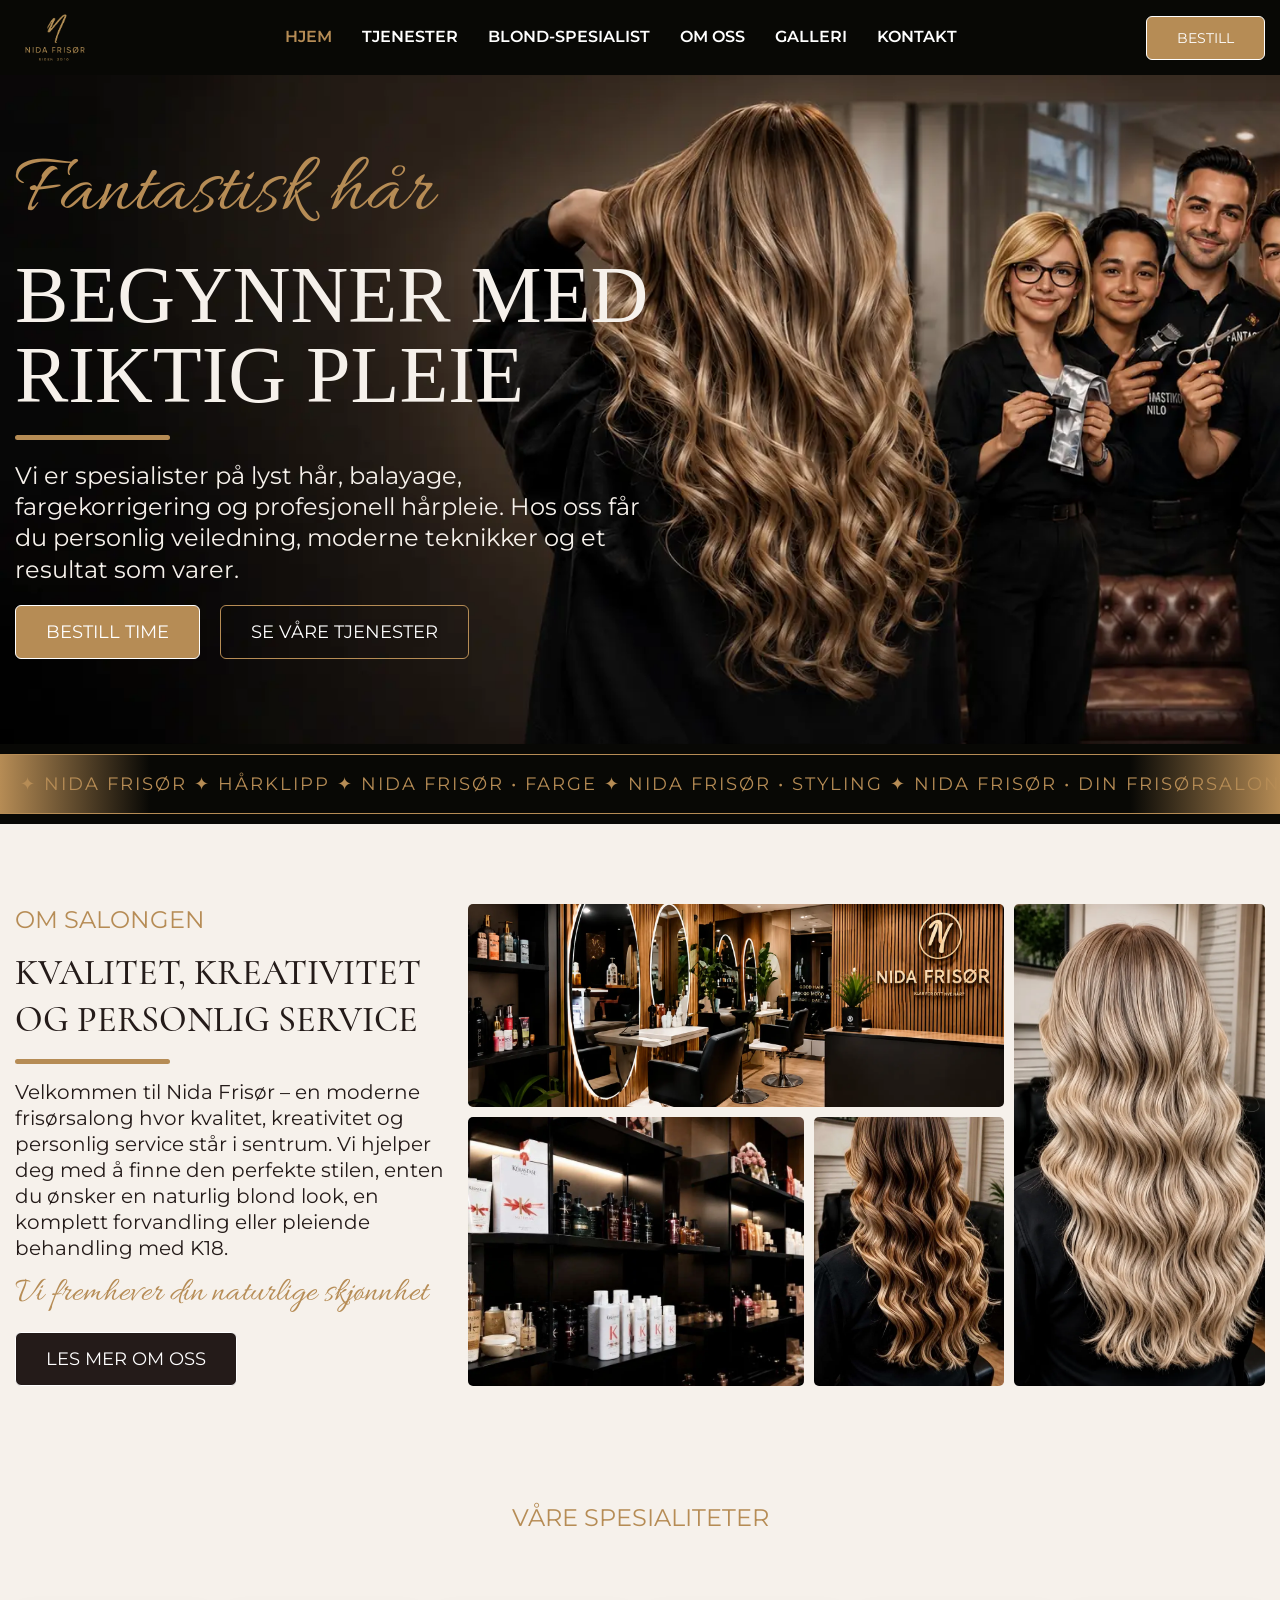
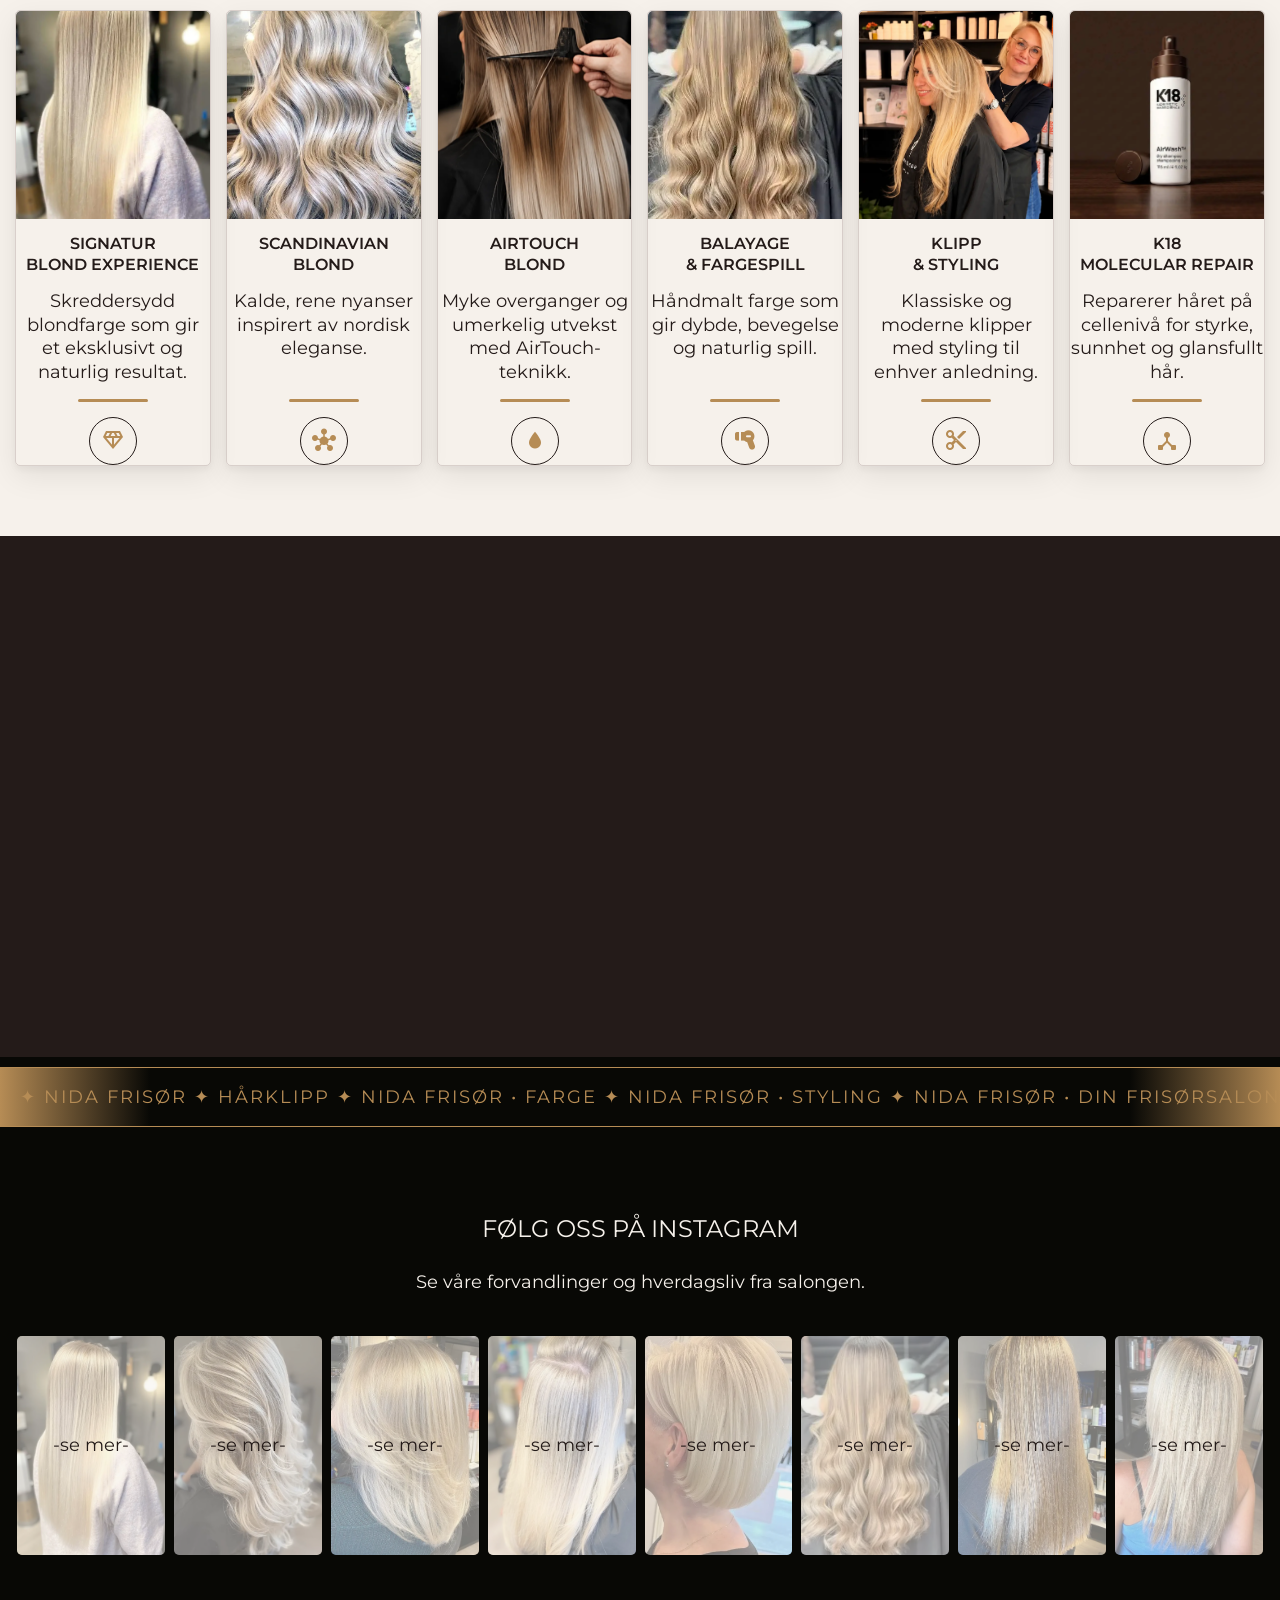
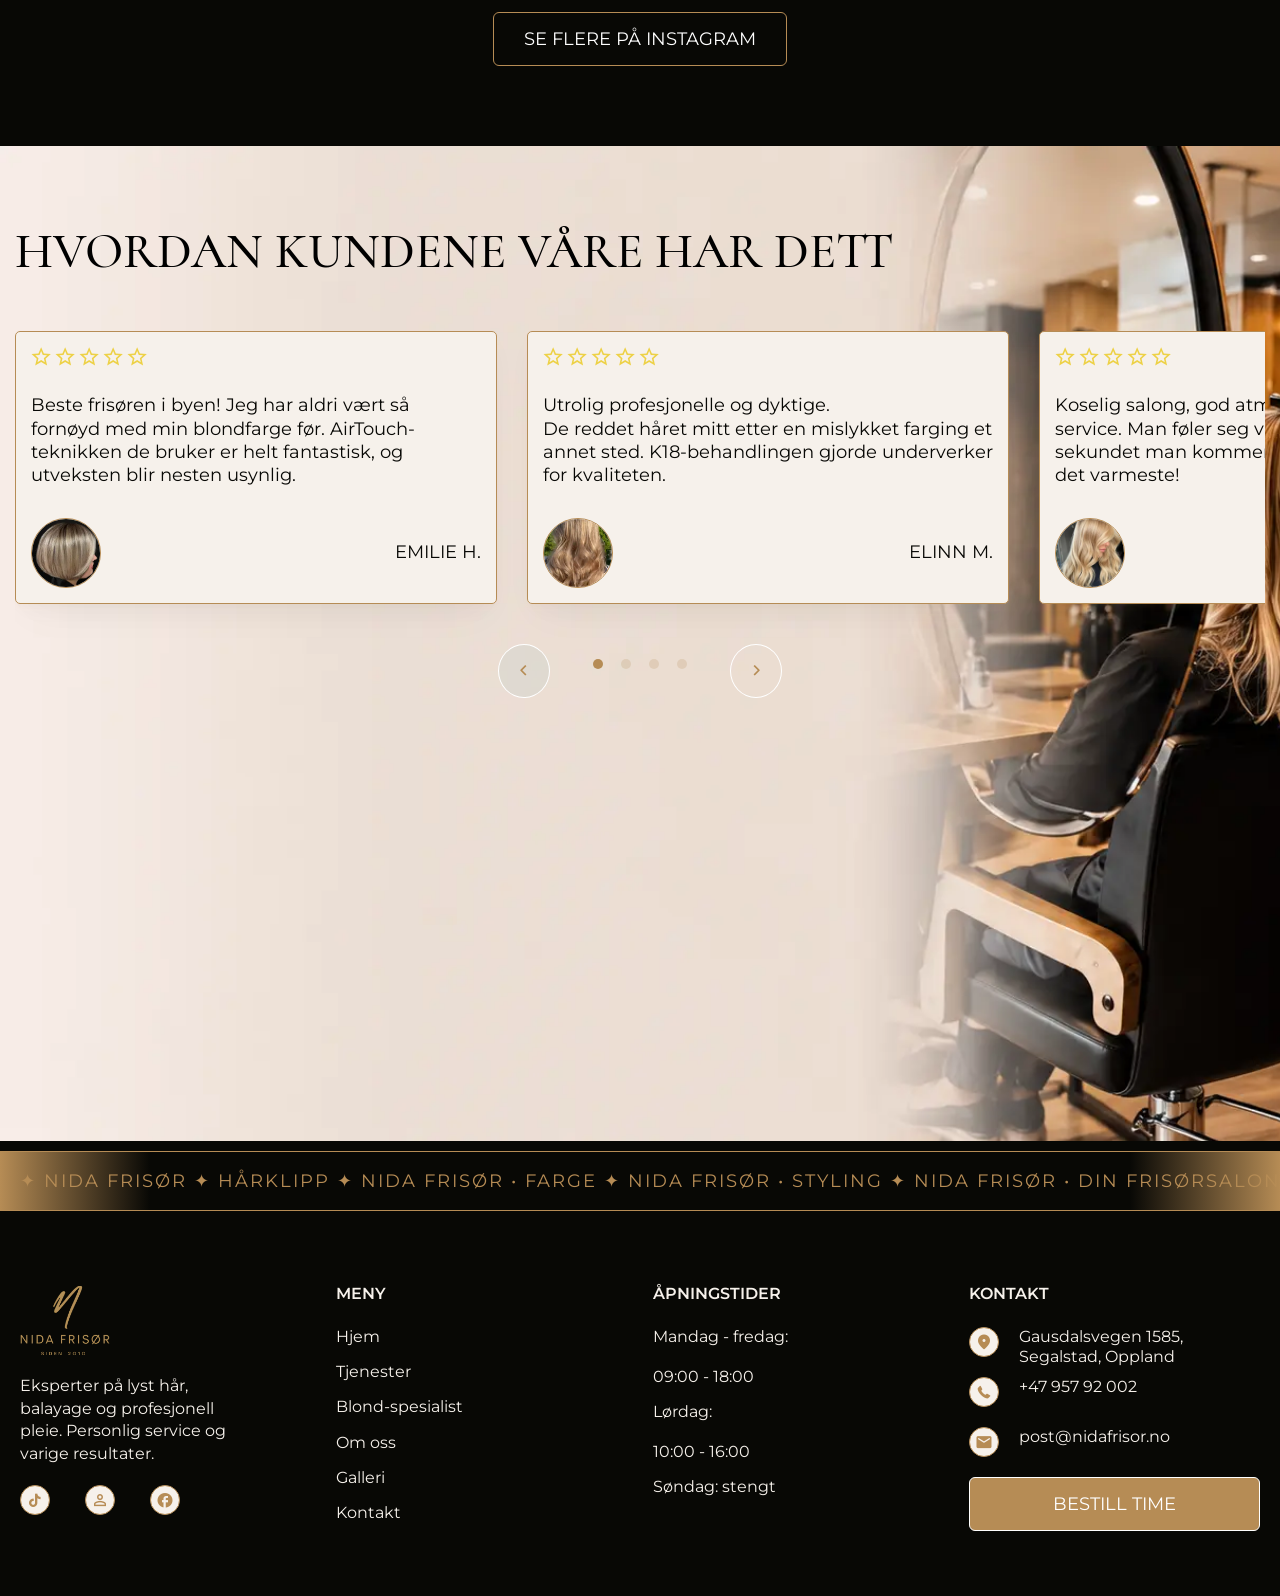
==== commit a8aa6db8: "Add files via upload" ====
--- a/index.html
+++ b/index.html
@@ -6,7 +6,7 @@
 	<meta charset="UTF-8">
 	<meta name="format-detection" content="telephone=no">
 	<!-- <style>body{opacity: 0;}</style> -->
-	<link rel="stylesheet" href="css/style.min.css?_v=20261017095900">
+	<link rel="stylesheet" href="css/style.min.css?_v=20261017105446">
 	<link rel="shortcut icon" href="favicon.ico">
 	<!-- <meta name="robots" content="noindex, nofollow"> -->
 	<meta name="viewport" content="width=device-width, initial-scale=1.0">
@@ -549,7 +549,7 @@
 			</div>
 		</footer>
 	</div>
-	<script src="js/app.min.js?_v=20261017095900"></script>
+	<script src="js/app.min.js?_v=20261017105446"></script>
 </body>
 
 </html>
--- a/css/style.min.css
+++ b/css/style.min.css
@@ -1 +1 @@
-@import url(https://fonts.googleapis.com/css?family=Montserrat:regular,500,600,700,800&display=swap);@font-face{font-family:Garamond-400;src:url(../fonts/Garamond-400.woff2) format("woff2"),url(../fonts/Garamond-400.woff) format("woff");font-weight:400;font-style:normal;font-display:swap}@font-face{font-family:Cormorant-500;src:url(../fonts/Cormorant-500.woff2) format("woff2"),url(../fonts/Cormorant-500.woff) format("woff");font-weight:400;font-style:normal;font-display:swap}@font-face{font-family:Allura-400;src:url(../fonts/Allura-400.woff2) format("woff2"),url(../fonts/Allura-400.woff) format("woff");font-weight:400;font-style:normal;font-display:swap}@font-face{font-family:icons;font-display:swap;src:url(../fonts/icons.woff2) format("woff2");font-weight:400;font-style:normal}[class*=_icon-]::before{font-family:icons;font-style:normal;font-weight:400;font-variant:normal;text-transform:none;line-height:1;-webkit-font-smoothing:antialiased;-moz-osx-font-smoothing:grayscale}._icon-account-outline:before{content:"";color:#b68c55}._icon-arow-right:before{content:"";color:#b68c55}._icon-carbon_bottles:before{content:"";color:#b68c55}._icon-chat:before{content:"";color:#b68c55}._icon-cup-ice:before{content:"";color:#b68c55}._icon-cup-star:before{content:"";color:#b68c55}._icon-device-hub:before{content:"";color:#b68c55}._icon-diamond:before{content:"";color:#b68c55}._icon-drop:before{content:"";color:#b68c55}._icon-email:before{content:"";color:#b68c55}._icon-facebook1:before{content:"";color:#b68c55}._icon-game-cross:before{content:"";color:#b68c55}._icon-gem-stone:before{content:""}._icon-geo-location:before{content:"";color:#b68c55}._icon-hair-clip:before{content:""}._icon-hair-dryer:before{content:"";color:#b68c55}._icon-hairdryer-f:before{content:"";color:#b68c55}._icon-hurt:before{content:"";color:#b68c55}._icon-instagram1:before{content:""}._icon-round-hub:before{content:"";color:#b68c55}._icon-scissors1:before{content:"";color:#b68c55}._icon-star:before{content:"";color:#b68c55}._icon-telephone:before{content:"";color:#b68c55}._icon-tiktok:before{content:"";color:#b68c55}._icon-droplet:before{content:""}._icon-phone:before{content:""}._icon-location:before{content:""}._icon-quotes-left:before{content:""}._icon-quotes-right:before{content:""}._icon-trophy:before{content:""}._icon-sun:before{content:""}._icon-star-full:before{content:""}._icon-heart:before{content:""}._icon-circle-right:before{content:""}._icon-circle-left:before{content:""}._icon-scissors:before{content:""}._icon-facebook:before{content:""}._icon-instagram:before{content:""}._icon-t:before{content:""}:root{--bg-primary:#080805;--bg-secondary:#F6F1EB;--bg-accent:#B68C55;--bg-inverse:#241B19;--text-primary:#080805;--text-secondary:#ffffff;--text-accent:#B68C55;--text-inverse:#F6F1EB}*{padding:0;margin:0;border:0}*,*::after,*::before{box-sizing:border-box}*::after,*::before{display:inline-block}body,html{height:100%;min-width:320px}body{color:#000;line-height:1;font-family:Montserrat;font-size:.875rem;-ms-text-size-adjust:100%;-moz-text-size-adjust:100%;-webkit-text-size-adjust:100%;-webkit-font-smoothing:antialiased;-moz-osx-font-smoothing:grayscale}button,input,textarea{font-family:Montserrat;font-size:inherit;line-height:inherit;color:inherit;background-color:rgba(0,0,0,0)}input,textarea{width:100%}label{display:inline-block}button,option,select{cursor:pointer}a{display:inline-block;color:inherit;text-decoration:none}ul li{list-style:none}img{vertical-align:top}h1,h2,h3,h4,h5,h6{font-weight:inherit;font-size:inherit}.lock body{overflow:hidden;touch-action:none;-ms-scroll-chaining:none;overscroll-behavior:none}.wrapper{min-height:100%;display:flex;flex-direction:column;overflow:hidden}@supports (overflow:clip){.wrapper{overflow:clip}}.wrapper>main{flex:1 1 auto}.wrapper>*{min-width:0}[class*=__container]{max-width:80rem;margin:0 auto;padding:0 .9375rem}[class*="--gc"]{display:grid;min-width:0;grid-template-columns:.9375rem 1fr minmax(auto,78.125rem) 1fr .9375rem}[class*="--gc"]>*{min-width:0;grid-column:3/4}.rating{display:inline-block}.rating__items{display:inline-flex;align-items:flex-start;gap:.25rem}.rating__item{flex:0 0 1.25rem;width:1.25rem;height:1.25rem;position:relative;background:url([data-uri]) 0 0/1.25rem no-repeat;transition:all .3s}.rating__item--active{background:url([data-uri]) 0 0/1.25rem no-repeat}.rating__item span{position:absolute;top:0;left:0;width:0%;height:1.25rem;background:url([data-uri]) 0 0/1.25rem no-repeat}.rating__item:not(:last-child)::after{content:"";position:absolute;right:0;top:0;height:100%;width:.25rem;-webkit-transform:translateX(100%);transform:translateX(100%)}[data-rating=set] .rating__item:not(:last-child)::after{cursor:pointer}.rating__input{width:100%;height:100%;opacity:0;display:block}[data-rating=set] .rating__input{cursor:pointer}.tabs__navigation{display:grid;grid-template-columns:repeat(5,1fr);gap:.3125rem}.tabs__title{text-transform:capitalize;border:.0625rem solid var(--bg-accent);padding:.625rem 1.5625rem;border-radius:.3125rem;color:var(--bg-accent)}.tabs__title._tab-active{border:.0625rem solid var(--bg-secondary);color:var(--bg-secondary);background-color:var(--bg-accent)}.tabs__content{border:.0625rem solid var(--text-secondary);padding:.625rem .9375rem;color:var(--bg-secondary);border-radius:.1875rem}.tabs__cards{display:grid;grid-template-columns:repeat(3,1fr);gap:.3125rem}.tabs__card{display:flex;justify-content:flex-start;gap:.3125rem;border:.0625rem solid var(--text-secondary);border-radius:.3125rem;box-shadow:0 .25rem 1.25rem rgba(0,0,0,.05);transition:.5s}.tabs__card:hover{-webkit-transform:translateY(-.125rem);transform:translateY(-.125rem);box-shadow:0 .625rem 1.875rem rgba(36,36,36,.08)}.tabs__image{width:9.375rem;height:12.5rem;flex-shrink:0;overflow:hidden}.tabs__image img{width:100%;height:100%;aspect-ratio:150/150;-o-object-fit:cover;object-fit:cover;border-top-left-radius:.3125rem;border-bottom-left-radius:.3125rem}.tabs__text{display:flex;flex-direction:column;gap:.625rem;padding:.3125rem}.tabs__up{display:flex;gap:.625rem;align-items:center}.tabs__icon{padding:.3125rem;border-radius:50%;border:.0625rem solid var(--bg-accent);display:flex;justify-content:center;align-items:center;background-color:var(--text-primary);transition:.5s}.tabs__icon:hover{background-color:rgba(0,0,0,0)}.tabs__name{color:var(--text-primary);text-transform:uppercase;line-height:130%}.tabs__description{color:var(--text-primary);line-height:130%;flex-grow:1}.tabs__price{line-height:130%;color:var(--text-primary)}.tabs__link{color:var(--text-primary);line-height:130%;color:var(--text-accent);font-weight:600;display:flex;align-items:center;flex-direction:row-reverse;justify-content:flex-end;gap:.5rem;transition:.5s;-webkit-animation:pulse .5s ease-in-out infinite alternate;animation:pulse .5s ease-in-out infinite alternate}.tabs__link:hover{color:var(--text-secondary);box-shadow:0 .625rem 1.875rem rgba(36,36,36,.08)}@-webkit-keyframes pulse{0%{opacity:0}50%{opacity:1}100%{opacity:1}}@keyframes pulse{0%{opacity:0}50%{opacity:1}100%{opacity:1}}.ibg{width:100%;height:100%;-o-object-fit:cover;object-fit:cover}.ibg--top{-o-object-position:top;object-position:top}.ibg--bottom{-o-object-position:bottom;object-position:bottom}.ibg--left{-o-object-position:left;object-position:left}.ibg--right{-o-object-position:right;object-position:right}.ibg--contain{-o-object-fit:contain;object-fit:contain}[class*=__button-gold]{color:#fff;background-color:#b68c55;border:.0625rem solid #fff;text-align:center;font-family:Montserrat;padding:.875rem 1.875rem;border-radius:.375rem;line-height:135%;transition:.5s}[class*=__button-gold]:hover{color:#b68c55;background-color:rgba(0,0,0,0);border:.0625rem solid #b68c55}[class*=__button-transporet]{text-transform:uppercase;color:#fff;background-color:rgba(0,0,0,0);border:.0625rem solid #b68c55;text-align:center;font-family:Montserrat;padding:.875rem 1.875rem;border-radius:.375rem;line-height:135%;transition:.5s}[class*=__button-transporet]:hover{color:#fff;background-color:#b68c55;border:.0625rem solid #fff}[class*=__button-chocolate]{text-transform:uppercase;color:#fff;background-color:#241b19;border:.0625rem solid #fff;text-align:center;font-family:Montserrat;padding:.875rem 1.875rem;border-radius:.375rem;line-height:135%;transition:.5s}[class*=__button-chocolate]:hover{color:#241b19;background-color:#b68c55;border:.0625rem solid #241b19}[class*=__sub-text]{color:#fff;text-align:center;font-family:Montserrat;line-height:135%}[class*=__span]{color:#b68c55;font-family:Montserrat;line-height:135%;font-weight:500}._header-scroll.header::before{content:"";z-index:1;position:absolute;width:100%;height:100%;top:0;left:0}._header-scroll.header .header__container{padding-top:.5rem;padding-bottom:.5rem;height:4.6875rem}._header-scroll.header .header__logo img{width:3.75rem}._header-scroll._header-scroll{position:fixed;top:-15%;transition:top .7s ease 0s}._header-scroll._header-show{transition:top .3s ease 0s;top:0}.header{position:fixed;z-index:150;top:0;left:0;width:100%;background-color:#080805}.header__container{display:flex;justify-content:space-between;padding-top:.9375rem;padding-bottom:.9375rem;transition:all .5s ease 0s;align-items:center}.header__logo{position:relative;z-index:6;margin-right:.3125rem;margin-left:.3125rem}.header__logo img{transition:all .5s ease 0s}.header__menu{display:flex;justify-content:center;align-items:center;flex-wrap:wrap}.header .menu__body{display:flex;justify-content:center;align-items:center}.header .menu__list{display:flex;flex-wrap:wrap;justify-content:center;align-items:center;gap:1.875rem;display:inline-block;padding:.625rem .9375rem;transition:color .3s ease}.header .menu__link{position:relative;z-index:5;font-size:1.125rem;font-weight:600;line-height:130%;color:#fff;background:linear-gradient(#fff,#fff) bottom/var(--t,0) 2px no-repeat;transition:.5s}.header .menu__link:hover{color:#b68c55;--t:100%}.header .header__btr{display:flex;align-items:center;justify-content:flex-end;z-index:15}.header .btr__header__item{padding:.875rem 1.875rem;color:#fff;background-color:#b68c55;border-radius:.375rem;border:.0625rem solid #fff;transition:.5s}.header .btr__header__item:hover{background-color:rgba(0,0,0,0);color:#b68c55;border:.0625rem solid #b68c55}.header .menu__link--vip{color:#b68c55}.header .menu__link--vip:hover{color:#fff}.header .icon-menu{display:none}.menu-open .icon-menu span{-webkit-transform:scale(0);transform:scale(0)}.menu-open .icon-menu::before{top:50%;-webkit-transform:rotate(-90deg);transform:rotate(-90deg);margin-top:-.0625rem}.menu-open .icon-menu::after{bottom:50%;-webkit-transform:rotate(90deg);transform:rotate(90deg);margin-bottom:-.0625rem}.footer{background-color:var(--text-primary)}.footer__logo img{aspect-ratio:80/62;-o-object-fit:cover;object-fit:cover}.footer__brand-info{max-width:14.375rem;color:var(--text-inverse);font-size:1rem;line-height:140%}.footer__social-icons{display:flex;gap:2.1875rem}.footer__columns{display:grid;grid-template-columns:repeat(4,1fr)}.footer__column{display:flex;flex-direction:column;padding:.3125rem;font-size:1rem}.footer__heading{font-weight:600;color:var(--text-inverse)}.footer__links{color:var(--text-inverse);display:flex;flex-direction:column;gap:.9375rem}.footer__link{font-size:1rem;line-height:127%;transition:.5s}.footer__link:hover{color:var(--text-accent)}.footer__info-time{color:var(--text-inverse);display:flex;flex-direction:column;gap:.9375rem}.footer__info-mandag{font-size:1rem;line-height:125%}.footer__info-lørdag{font-size:1rem;line-height:125%}.footer__info-søndag{font-size:1rem;line-height:125%}.footer__info-contact{color:var(--text-inverse)}.footer__info-row{display:flex;gap:1.25rem;color:var(--text-inverse)}.footer .footer__info-adress{font-size:1rem;line-height:125%}.footer .footer__info-tel{font-size:1rem;line-height:125%}.footer .footer__info-mail{font-size:1rem;line-height:125%}.footer__button-gold{display:flex;justify-content:center;align-items:center}.footer__button-gold--2{font-size:1rem}.footer__info-adress{font-size:1rem;transition:.5s}.footer__info-adress:hover{color:var(--text-accent)}.footer__info-tel{font-size:1rem;transition:.5s}.footer__info-tel:hover{color:var(--text-accent)}.footer__info-mail{font-size:1rem;transition:.5s}.footer__info-mail:hover{color:var(--text-accent)}.footer__info-icon,.icons-facebook,.icons-instagram,.icons-tiktok{font-size:1.125rem;padding:.3125rem;border-radius:50%;background-color:var(--text-inverse);border:.0625rem solid var(--text-accent);display:flex;justify-content:center;align-items:center;transition:all .6s}.footer__info-icon:hover,.icons-facebook:hover,.icons-instagram:hover,.icons-tiktok:hover{background-color:rgba(0,0,0,0)}.kontakt{background-color:var(--bg-secondary)}.kontakt__title{color:var(--text-accent);text-transform:capitalize}.kontakt__cards{display:grid;grid-template-columns:repeat(3,1fr);gap:1.25rem}.kontakt__card{display:flex;gap:.9375rem;padding:.9375rem;background-color:var(--bg-primary);border-radius:.25rem;color:var(--text-inverse)}.kontakt__icon{display:flex;justify-content:center;align-items:center;padding:.3125rem}.kontakt__adress,.kontakt__mail,.kontakt__phone{display:flex;justify-content:center;align-items:center;transition:.5s}.kontakt__adress:hover,.kontakt__mail:hover,.kontakt__phone:hover{color:var(--text-accent)}.kontakt__info{line-height:135%}.kontakt__oss{color:var(--text-accent);font-weight:500}.kontakt__item{display:flex;gap:1.6875rem;margin-bottom:.9375rem}.kontakt__item-text{color:var(--text-primary);line-height:133%;max-width:46.875rem;display:flex;gap:.625rem}.kontakt__item-text::before{content:"";flex:0 0 .25rem;width:.25rem;background-color:var(--bg-accent);border-radius:.125rem;-webkit-transform:translateY(.3125rem);transform:translateY(.3125rem);-webkit-animation:pulse .5s ease-in-out infinite alternate;animation:pulse .5s ease-in-out infinite alternate}@keyframes pulse{0%{opacity:0}50%{opacity:1}100%{opacity:1}}.kontakt__map img{width:100%;height:100%;aspect-ratio:950/550;-o-object-fit:cover;object-fit:cover;border:.0625rem solid var(--bg-accent);border-radius:.3125rem}.kontakt .icons-facebook,.kontakt .icons-instagram,.kontakt .icons-tiktok{padding:1.5625rem;border:.0625rem solid var(--bg-accent);font-size:1.625rem;background-color:var(--bg-primary);border-radius:8%;transition:.5s}.kontakt .icons-facebook:hover,.kontakt .icons-instagram:hover,.kontakt .icons-tiktok:hover{background-color:rgba(0,0,0,0)}.tjenester{position:relative}.tjenester::before{content:"";position:absolute;top:0;left:0;width:100%;height:100%;z-index:0;background:url(../img/background_tjenester.webp) center center/cover no-repeat;transition:-webkit-filter .3s ease,-webkit-transform .3s ease;transition:filter .3s ease,transform .3s ease;transition:filter .3s ease,transform .3s ease,-webkit-filter .3s ease,-webkit-transform .3s ease}.tjenester__block{position:relative;z-index:2;max-width:34.375rem;display:flex;flex-direction:column;gap:1.25rem}.tjenester__title{color:var(--text-accent);text-transform:capitalize;font-family:Allura-400}.tjenester__sub-title{text-transform:uppercase;max-width:25rem;color:var(--bg-secondary);font-family:Cormorant}.tjenester__line{height:.3125rem;background-color:var(--bg-accent);border-radius:.3125rem;border:.0625rem solid transparent;transition:.5s}.tjenester__line:hover{background-color:rgba(0,0,0,0);border:.0625rem solid var(--text-accent)}.tjenester__description{color:var(--bg-secondary);line-height:130%}.info{background-color:var(--bg-secondary)}.vifremhever{border-top:.0625rem solid var(--bg-accent);position:relative}.vifremhever::before{content:"";position:absolute;top:0;left:0;width:100%;height:100%;z-index:0;background:url(../img/background_salon.webp) center center/cover no-repeat}.vifremhever__block{max-width:53.125rem;position:relative;z-index:5;padding:1.25rem;border-radius:.9375rem;background-color:rgba(251,225,189,.326);display:grid;grid-template-columns:repeat(2,1fr);gap:.625rem}.vifremhever__title{font-family:Allura-400;color:var(--text-accent);max-width:15.625rem;line-height:135%;text-shadow:0 .25rem .625rem rgba(0,0,0,.15)}.vifremhever__text{display:flex;flex-direction:column;gap:.625rem;color:var(--text-primary)}.vifremhever__sub-title{line-height:135%}.vifremhever__description{line-height:135%}.vifremhever__button-gold{display:flex;justify-content:center;align-items:center;position:absolute;z-index:3}.blondspecialist{position:relative;z-index:3}.blondspecialist::before{content:"";position:absolute;top:0;left:0;width:100%;height:100%;z-index:-1;background:url(../img/background_blond.webp) top left/cover no-repeat;transition:-webkit-filter .3s ease,-webkit-transform .3s ease;transition:filter .3s ease,transform .3s ease;transition:filter .3s ease,transform .3s ease,-webkit-filter .3s ease,-webkit-transform .3s ease}.blondspecialist__container{position:relative}.blondspecialist__contant{display:flex;flex-direction:column;gap:.9375rem;max-width:37.5rem}.blondspecialist__title{text-transform:uppercase;color:var(--text-accent)}.blondspecialist__subtitle{line-height:130%;color:var(--text-primary)}.blondspecialist__decor{color:var(--text-accent);font-family:Allura-400}.blondspecialist__line{height:.25rem;background-color:var(--bg-accent);border-radius:.3125rem;border:.0625rem solid transparent;transition:.5s;-webkit-animation:animlone 2s ease-in-out infinite;animation:animlone 2s ease-in-out infinite}.blondspecialist__line:hover{background-color:rgba(0,0,0,0);border:.0625rem solid var(--text-accent)}.blondspecialist__drømmer{line-height:130%;color:var(--text-primary)}.blondspecialist__enten{line-height:130%;color:var(--text-primary)}.blondspecialist__button-gold{text-transform:uppercase}.blondspecialist__icon{width:18.75rem;height:18.75rem;position:absolute;top:50%;right:0;-webkit-transform:translateY(-50%);transform:translateY(-50%)}.blondspecialist__icon img{width:100%;height:100%;aspect-ratio:150/150;-o-object-fit:cover;object-fit:cover;border:.0625rem solid var(--text-accent);border-radius:50%}.specialist{background-color:var(--bg-secondary)}.specialist__title{color:var(--text-accent);text-align:center;text-transform:uppercase;font-weight:500;margin-bottom:1.25rem}.specialist__sub-title{color:var(--text-primary);text-align:center;text-transform:uppercase;font-weight:500;margin-bottom:1.875rem}.specialist__line{height:.1875rem;border-radius:.125rem;background-color:var(--bg-accent);margin-bottom:1.25rem;margin:0 auto 1.25rem auto;text-align:center;display:flex;align-items:center;justify-content:center;position:relative}.specialist__cards{display:grid;grid-template-columns:repeat(4,1fr);gap:.9375rem}.specialist__card{display:flex;flex-direction:column;gap:1.25rem;padding:.625rem;border:.0625rem solid var(--text-secondary);border-radius:.4375rem;box-shadow:0 .25rem .75rem rgba(0,0,0,.05);transition:.7s}.specialist__card:hover{border:.0625rem solid var(--bg-accent);-webkit-transform:translateY(-.25rem);transform:translateY(-.25rem)}.specialist__foto img{width:100%;height:100%;aspect-ratio:185/270;-o-object-fit:cover;object-fit:cover;border-radius:.3125rem}.specialist__name{color:var(--text-primary);text-align:center;text-transform:uppercase;line-height:130%;max-width:25rem;font-weight:500;margin:0 auto}.specialist__text{color:var(--text-primary);text-align:center;max-width:21.875rem;margin:0 auto;line-height:130%;flex-grow:1}.specialist__icon{padding:.625rem;background-color:var(--bg-primary);border:.0625rem solid var(--bg-accent);border-radius:50%;display:flex;justify-content:center;align-items:center;align-self:center}._icon-heart{font-size:1rem;-webkit-animation:animicon 1.3s ease-in-out infinite;animation:animicon 1.3s ease-in-out infinite;position:absolute;top:50%;left:50%;-webkit-transform:translate(-50%,-50%);transform:translate(-50%,-50%);color:var(--text-accent)}@-webkit-keyframes animicon{0%{opacity:1}50%{opacity:.2}100%{opacity:1}}@keyframes animicon{0%{opacity:1}50%{opacity:.2}100%{opacity:1}}.behandlingerfor{background-color:var(--bg-secondary)}.behandlingerfor__title{color:var(--text-accent);text-transform:uppercase;font-weight:500;line-height:135%;padding:.625rem}.behandlingerfor__items{display:flex;flex-direction:column;gap:5rem}.behandlingerfor__row{display:grid;grid-template-columns:repeat(3,1fr);gap:.9375rem}.behandlingerfor__left{display:flex;gap:.9375rem;padding:1.25rem;background-color:var(--bg-secondary);border:.0625rem solid var(--text-secondary);border-radius:.4375rem;box-shadow:0 .25rem .75rem rgba(0,0,0,.05);transition:.3s}.behandlingerfor__left:hover{-webkit-transform:translateY(-.25rem);transform:translateY(-.25rem)}.behandlingerfor__icon{border:.0625rem solid var(--text-accent);border-radius:50%;display:flex;align-items:center;flex-shrink:0;justify-content:center;background-color:var(--text-primary);width:3.125rem;height:3.125rem;transition:.5s}.behandlingerfor__icon:hover{background-color:rgba(0,0,0,0)}.behandlingerfor__text-left{display:flex;flex-direction:column;gap:.9375rem}.behandlingerfor__name-left{color:var(--text-accent);text-transform:uppercase;line-height:135%}.behandlingerfor__sub-title-right{color:var(--text-accent);line-height:135%}.behandlingerfor__sub-title-decor{color:var(--text-accent);font-family:Allura-400}.behandlingerfor__line{background-color:var(--bg-accent);height:.3125rem;border-radius:.125rem;-webkit-animation:animlone 2s ease-in-out infinite;animation:animlone 2s ease-in-out infinite}.behandlingerfor__right{display:flex;flex-direction:column;gap:.9375rem}.behandlingerfor__sub-title,.behandlingerfor__text-right{line-height:130%}.behandlingerfor__button-gold{align-self:flex-start}@-webkit-keyframes animlone{0%{opacity:1}50%{opacity:.2}100%{opacity:1}}@keyframes animlone{0%{opacity:1}50%{opacity:.2}100%{opacity:1}}.omoss{position:relative;z-index:-1}.omoss::before{content:"";position:absolute;top:0;left:0;width:100%;height:100%;z-index:-1;background:url(../img/background_om.webp) center center/cover no-repeat;transition:-webkit-filter .3s ease,-webkit-transform .3s ease;transition:filter .3s ease,transform .3s ease;transition:filter .3s ease,transform .3s ease,-webkit-filter .3s ease,-webkit-transform .3s ease}.omoss__up{display:flex;flex-direction:column;gap:.625rem;max-width:40.625rem}.omoss__name{text-transform:uppercase;color:var(--text-accent)}.omoss__title{line-height:130%;color:var(--text-primary)}.omoss__decor{color:var(--text-accent);font-family:Allura-400}.omoss__decorback{color:var(--text-accent);font-family:Allura-400}.omoss__line{max-width:21.875rem;height:.25rem;border-radius:.1875rem;background-color:var(--text-accent);margin:.1875rem}.omoss__star{color:var(--text-accent);position:absolute;top:0;right:50%}.omoss__text{display:flex;flex-direction:column;gap:.9375rem;line-height:130%;max-width:36.25rem}.omoss__panel{max-width:46.875rem}.omoss__cards{border:.0625rem solid var(--bg-accent);background-color:var(--bg-inverse);border-radius:.4375rem;padding:.9375rem;display:grid;grid-template-columns:repeat(3,1fr);gap:.9375rem;margin-bottom:2.5rem}.omoss__card{display:flex;gap:.9375rem}.omoss__icon{font-size:1.25rem;display:flex;align-self:center;border:.0625rem solid var(--bg-accent);border-radius:50%;padding:.3125rem;transition:.4s}.omoss__icon:hover{-webkit-transform:scale(1.2);transform:scale(1.2)}.omoss__box{display:grid;grid-template-columns:repeat(3,1 fr);gap:.3125rem;justify-content:center;flex-direction:column;text-transform:capitalize}.omoss__dexcription{color:var(--text-inverse);line-height:130%}.team{background-color:var(--bg-secondary)}.team__cards{display:grid;grid-template-columns:repeat(2,1fr);gap:1.25rem}.team__card{display:flex;flex-direction:column;gap:.9375rem;justify-content:center;align-items:center;text-align:center}.team__title{color:var(--text-primary);line-height:130%}.team__sub-title{color:var(--text-primary);line-height:130%}.team__img img{width:100%;height:100%;aspect-ratio:500/180;-o-object-fit:cover;object-fit:cover}.team__foto img{width:100%;height:100%;aspect-ratio:500/320;-o-object-fit:cover;object-fit:cover}.hero{position:relative;overflow:hidden;width:100%}.hero::before{content:"";position:absolute;top:0;left:0;width:100%;height:100%;z-index:0;background:url(../img/background_hero.webp) top left/cover no-repeat;transition:-webkit-filter .3s ease,-webkit-transform .3s ease;transition:filter .3s ease,transform .3s ease;transition:filter .3s ease,transform .3s ease,-webkit-filter .3s ease,-webkit-transform .3s ease}.hero__container,.hero__contant{position:relative;z-index:5}.hero__contant{display:flex;flex-direction:column;gap:1.25rem;max-width:40rem}.hero__decor{color:var(--text-accent);font-family:Allura-400}.hero__title{color:var(--bg-secondary);font-family:Cormorant}.hero__line{height:.3125rem;background-color:var(--bg-accent);border-radius:.3125rem;border:.0625rem solid transparent;transition:.5s}.hero__line:hover{background-color:rgba(0,0,0,0);border:.0625rem solid var(--text-accent)}.hero__sub-title{color:var(--bg-secondary);line-height:130%}.hero__buttons{display:flex;gap:1.25rem}.rullendetekstvisning{background-color:#080805;width:100%}.rullendetekstvisning__body{position:relative;width:100%;overflow:hidden;background-color:var(--bg-primary);border-top:.0625rem solid var(--bg-accent);border-bottom:.0625rem solid var(--bg-accent)}.rullendetekstvisning__body::after,.rullendetekstvisning__body::before{content:"";position:absolute;top:0;bottom:0;width:9.375rem;z-index:2;pointer-events:none}.rullendetekstvisning__body::before{left:0;background:linear-gradient(to right,#b68c55 0,rgba(182,140,85,0) 100%)}.rullendetekstvisning__body::after{right:0;background:linear-gradient(to left,#b68c55 0,rgba(182,140,85,0) 100%)}.rullendetekstvisning__body:hover .rullendetekstvisning__track{-webkit-animation-play-state:paused;animation-play-state:paused}.rullendetekstvisning__track{display:flex;width:-webkit-max-content;width:max-content;color:var(--text-accent);font-family:Montserrat;white-space:nowrap;text-transform:uppercase;letter-spacing:.125rem;-webkit-animation:animation-rullendetekstvisning 30s linear infinite;animation:animation-rullendetekstvisning 30s linear infinite}@-webkit-keyframes animation-rullendetekstvisning{0%{-webkit-transform:translate3d(0,0,0);transform:translate3d(0,0,0)}100%{-webkit-transform:translate3d(-50%,0,0);transform:translate3d(-50%,0,0)}}@keyframes animation-rullendetekstvisning{0%{-webkit-transform:translate3d(0,0,0);transform:translate3d(0,0,0)}100%{-webkit-transform:translate3d(-50%,0,0);transform:translate3d(-50%,0,0)}}.omsalongen{background-color:var(--bg-secondary)}.omsalongen__contant{display:grid;grid-template-columns:35% 1fr;gap:.9375rem}.omsalongen__left{display:flex;flex-direction:column;gap:.9375rem;opacity:0;-webkit-transform:translateY(.9375rem);transform:translateY(.9375rem);transition:opacity .6s ease,-webkit-transform .6s ease;transition:opacity .6s ease,transform .6s ease;transition:opacity .6s ease,transform .6s ease,-webkit-transform .6s ease}.omsalongen__left._watcher-view{opacity:1;-webkit-transform:translateY(0);transform:translateY(0)}.omsalongen__right{opacity:0;-webkit-transform:translateY(.9375rem);transform:translateY(.9375rem);transition:opacity .6s ease,-webkit-transform .6s ease;transition:opacity .6s ease,transform .6s ease;transition:opacity .6s ease,transform .6s ease,-webkit-transform .6s ease}.omsalongen__right._watcher-view{opacity:1;-webkit-transform:translateY(0);transform:translateY(0)}.omsalongen__name{color:var(--text-accent);text-transform:uppercase;line-height:130%}.omsalongen__title{line-height:130%;color:var(--bg-inverse);text-transform:uppercase;font-family:Cormorant-500}.omsalongen__line{height:.3125rem;background-color:var(--bg-accent);border-radius:.3125rem;border:.0625rem solid transparent;transition:.5s}.omsalongen__line:hover{background-color:rgba(0,0,0,0);border:.0625rem solid var(--text-accent)}.omsalongen__sub-title{color:var(--bg-inverse);line-height:130%}.omsalongen__decor{color:var(--text-accent);font-family:Allura-400}.omsalongen__button-chocolate{width:-webkit-max-content;width:max-content;margin-top:auto}.omsalongen__fotoblog{display:flex;gap:.625rem}.omsalongen__longfoto{margin-bottom:.625rem}.omsalongen__longfoto img{width:100%;height:100%;aspect-ratio:450/170;-o-object-fit:cover;object-fit:cover;border-radius:.3125rem}.omsalongen__smallfoto{display:flex;gap:.625rem}.omsalongen__smallfoto img{width:100%;height:100%;aspect-ratio:150/120;-o-object-fit:cover;object-fit:cover;border-radius:.3125rem}.omsalongen__enfoto img{width:100%;height:100%;aspect-ratio:150/150;-o-object-fit:cover;object-fit:cover;border-radius:.3125rem}.spesialiteter{background-color:var(--bg-secondary)}.spesialiteter__title{color:var(--text-accent);text-transform:uppercase;display:flex;justify-content:center;align-items:center;opacity:0;-webkit-transform:translateY(.9375rem);transform:translateY(.9375rem);transition:opacity .6s ease,-webkit-transform .6s ease;transition:opacity .6s ease,transform .6s ease;transition:opacity .6s ease,transform .6s ease,-webkit-transform .6s ease}.spesialiteter__title._watcher-view{opacity:1;-webkit-transform:translateY(0);transform:translateY(0)}.spesialiteter__cards{display:grid;grid-template-columns:repeat(6,1fr);gap:.9375rem}.spesialiteter__card{display:flex;flex-direction:column;gap:.9375rem;border:.03125rem solid rgba(150,131,131,.3);border-radius:.3125rem;box-shadow:0 .25rem .375rem rgba(0,0,0,.04),0 .625rem 1.875rem rgba(0,0,0,.08);opacity:0;-webkit-transform:translateY(1.875rem);transform:translateY(1.875rem);transition:all .3s;cursor:pointer}.spesialiteter__card:hover{border:.0625rem solid var(--bg-accent);cursor:pointer;background-color:#fff}.spesialiteter__card._watcher-view{opacity:1;-webkit-transform:translateY(0);transform:translateY(0)}.spesialiteter__card._watcher-view:nth-child(1){transition-delay:.1s}.spesialiteter__card._watcher-view:nth-child(2){transition-delay:.2s}.spesialiteter__card._watcher-view:nth-child(3){transition-delay:.3s}.spesialiteter__card._watcher-view:nth-child(4){transition-delay:.4s}.spesialiteter__card._watcher-view:nth-child(5){transition-delay:.5s}.spesialiteter__card._watcher-view:nth-child(6){transition-delay:.6s}.card__foto img{width:100%;height:100%;aspect-ratio:280/300;-o-object-fit:cover;object-fit:cover;border-top-left-radius:.3125rem;border-top-right-radius:.3125rem;transition:.7s ease}.card__foto img:hover{opacity:.5;border-radius:.3125rem}.card__name{text-transform:uppercase;color:var(--bg-inverse);text-align:center;line-height:130%;font-weight:600}.card__name:hover{color:#b68c55;transition:.5s}.card__sub-title{text-align:center;color:var(--bg-inverse);line-height:130%;flex-grow:1}.card__line{height:.1875rem;background-color:var(--bg-accent);border-radius:.3125rem;border:.0625rem solid transparent;transition:.5s;align-self:center}.card__line:hover{background-color:rgba(0,0,0,0);border:.0625rem solid var(--text-accent)}.card__icon{width:3rem;height:3rem;border-radius:50%;border:.0625rem solid var(--bg-inverse);top:0;left:0;display:flex;justify-content:center;align-items:center;font-size:1.5rem;background-color:var(--bg-secondary);inset:0;margin:auto;transition:-webkit-transform .8s ease;transition:transform .8s ease;transition:transform .8s ease,-webkit-transform .8s ease}.card__icon:hover{-webkit-transform:scale(1.2);transform:scale(1.2)}._watcher-view{opacity:1;-webkit-animation:1s up 1 linear;animation:1s up 1 linear}@-webkit-keyframes up{0%{opacity:1;-webkit-transform:translateY(5rem);transform:translateY(5rem)}100%{opacity:1;-webkit-transform:translateY(0);transform:translateY(0)}}@keyframes up{0%{opacity:1;-webkit-transform:translateY(5rem);transform:translateY(5rem)}100%{opacity:1;-webkit-transform:translateY(0);transform:translateY(0)}}.hvorfor{background-color:var(--bg-inverse);color:#fff}.hvorfor__title{text-transform:uppercase;display:flex;justify-content:center;align-items:center;color:var(--text-accent);opacity:0;-webkit-transform:translateY(.9375rem);transform:translateY(.9375rem);transition:opacity .6s ease,-webkit-transform .6s ease;transition:opacity .6s ease,transform .6s ease;transition:opacity .6s ease,transform .6s ease,-webkit-transform .6s ease}.hvorfor__title._watcher-view{opacity:1;-webkit-transform:translateY(0);transform:translateY(0)}.hvorfor__cards{display:grid;grid-template-columns:repeat(5,1fr);gap:.9375rem}.hvorfor__card{position:relative;z-index:2;padding:.625rem;display:flex;flex-direction:column;justify-content:center;align-items:center;text-align:center;gap:.9375rem;opacity:0;-webkit-transform:translateY(1.875rem);transform:translateY(1.875rem)}.hvorfor__card._watcher-view{opacity:1;-webkit-transform:translateY(0);transform:translateY(0)}.hvorfor__card._watcher-view:nth-child(1){transition-delay:.2s}.hvorfor__card._watcher-view:nth-child(2){transition-delay:.4s}.hvorfor__card._watcher-view:nth-child(3){transition-delay:.6s}.hvorfor__card._watcher-view:nth-child(4){transition-delay:.8s}.hvorfor__card._watcher-view:nth-child(5){transition-delay:1s}.hvorfor__card:not(:last-child)::after{content:"";position:absolute;top:50%;-webkit-transform:translateY(-50%);transform:translateY(-50%);width:.3125rem;height:60%;border-radius:.125rem;background-color:var(--bg-accent);z-index:5}.hvorfor__icon{font-size:6.25rem;transition:.5s}.hvorfor__icon:hover{opacity:.5}.hvorfor__name{text-transform:uppercase;line-height:135%;font-weight:500;min-height:3rem;display:flex;align-items:center;justify-content:center;align-items:flex-start;transition:.5s}.hvorfor__name:hover{color:var(--text-accent)}.hvorfor__text{line-height:130%;flex-grow:1}.instagram{background-color:var(--bg-primary)}.instagram__title{color:var(--text-inverse);text-transform:uppercase;display:flex;justify-content:center;align-items:center;opacity:0;-webkit-transform:translateY(.9375rem);transform:translateY(.9375rem);transition:all .5s ease}.instagram__title._watcher-view{opacity:1;-webkit-transform:translateY(0);transform:translateY(0)}.instagram__sub-title{text-align:center;color:var(--text-inverse);line-height:130%;opacity:0;-webkit-transform:translateY(.9375rem);transform:translateY(.9375rem);transition:all .5s ease}.instagram__sub-title._watcher-view{opacity:1;-webkit-transform:translateY(0);transform:translateY(0)}.instagram__cards{display:grid;grid-template-columns:repeat(8,1fr);gap:.3125rem}.instagram__card{position:relative;z-index:1;transition:all .5s ease;border:.125rem solid transparent;opacity:0;-webkit-transform:translateY(1.875rem);transform:translateY(1.875rem)}.instagram__card:hover{border:.125rem solid var(--bg-accent);border-radius:.375rem}.instagram__card::before{content:"";position:absolute;width:100%;height:100%;top:0;left:0;overflow:hidden;background-color:var(--bg-secondary);-webkit-transform:translateY(0);transform:translateY(0);border-radius:.3125rem;transition:all .5s ease;opacity:.5;visibility:visible}.instagram__card:hover::before{-webkit-transform:translateY(-.5rem);transform:translateY(-.5rem);opacity:0;visibility:hidden}.instagram__card:hover .instagram__icon,.instagram__card:hover .instagram__text{opacity:1;visibility:visible}.instagram__card._watcher-view{opacity:1;-webkit-transform:translateY(0);transform:translateY(0)}.instagram__card._watcher-view:nth-child(1){transition-delay:.2s}.instagram__card._watcher-view:nth-child(2){transition-delay:.4s}.instagram__card._watcher-view:nth-child(3){transition-delay:.6s}.instagram__card._watcher-view:nth-child(4){transition-delay:.8s}.instagram__card._watcher-view:nth-child(5){transition-delay:1s}.instagram__foto img{width:100%;height:100%;aspect-ratio:250/370;-o-object-fit:cover;object-fit:cover;border-radius:.3125rem}.instagram__contеnt-link{gap:.9375rem;text-align:center;padding:.3125rem;position:absolute;z-index:10;top:0;left:0;width:100%;height:100%;display:flex;flex-direction:column;justify-content:center;align-items:center;transition:all .5s ease}.instagram__text{text-transform:uppercase;color:var(--text-accent);line-height:130%;border:.0625rem dashed var(--text-accent);padding:.3125rem;border-radius:.3125rem;background-color:rgba(232,230,230,.716);opacity:0;visibility:hidden;transition:all .5s ease}.instagram__cliсk{color:var(--bg-inverse);line-height:130%;padding:.625rem;opacity:1;visibility:visible;transition:all .5s ease}.instagram__cliсk:hover{opacity:0;visibility:hidden;transition:all .5s ease}.instagram__icon{display:inline-block;display:flex;justify-content:center;align-items:center;padding:.1875rem;border:.0625rem dashed var(--bg-accent);border-radius:50%;font-size:1.5rem;background-color:rgba(232,230,230,.716);opacity:0;visibility:hidden;transition:all .5s ease;-webkit-animation:updown 1s linear infinite forwards;animation:updown 1s linear infinite forwards}@-webkit-keyframes updown{0%{-webkit-transform:rotate(90deg) translateX(0);transform:rotate(90deg) translateX(0)}50%{-webkit-transform:rotate(90deg) translateX(-.9375rem);transform:rotate(90deg) translateX(-.9375rem)}100%{-webkit-transform:translateX(0);transform:translateX(0);-webkit-transform:rotate(90deg) translateX(0);transform:rotate(90deg) translateX(0)}}@keyframes updown{0%{-webkit-transform:rotate(90deg) translateX(0);transform:rotate(90deg) translateX(0)}50%{-webkit-transform:rotate(90deg) translateX(-.9375rem);transform:rotate(90deg) translateX(-.9375rem)}100%{-webkit-transform:translateX(0);transform:translateX(0);-webkit-transform:rotate(90deg) translateX(0);transform:rotate(90deg) translateX(0)}}.instagram__button{display:flex;justify-content:center;align-items:center;opacity:0;-webkit-transform:translateY(.9375rem);transform:translateY(.9375rem);transition:opacity .3s ease,-webkit-transform .3s ease;transition:opacity .3s ease,transform .3s ease;transition:opacity .3s ease,transform .3s ease,-webkit-transform .3s ease}.instagram__button._watcher-view{opacity:1;-webkit-transform:translateY(0);transform:translateY(0)}.testimonials{background:url(../img/background_footer.webp) top left/cover no-repeat}.testimonials__title{font-family:Cormorant-500;text-transform:uppercase;opacity:0;-webkit-transform:translateY(.9375rem);transform:translateY(.9375rem);transition:opacity .6s ease,-webkit-transform .6s ease;transition:opacity .6s ease,transform .6s ease;transition:opacity .6s ease,transform .6s ease,-webkit-transform .6s ease}.testimonials__title._watcher-view{opacity:1;-webkit-transform:translateY(0);transform:translateY(0)}.testimonials__slide{display:flex;justify-content:center;align-items:stretch;opacity:0;-webkit-transform:translateY(.9375rem);transform:translateY(.9375rem);transition:opacity .6s ease,-webkit-transform .6s ease;transition:opacity .6s ease,transform .6s ease;transition:opacity .6s ease,transform .6s ease,-webkit-transform .6s ease}.testimonials__slide._watcher-view{opacity:1;-webkit-transform:translateY(0);transform:translateY(0)}.testimonials__card{display:flex;flex-direction:column;height:100%;width:100%;background-color:var(--bg-secondary);padding:.9375rem;border-radius:.3125rem;border:.0625rem solid #b68c55;box-shadow:0 4px 6px -1px rgba(197,155,124,.05),0 12px 25px -5px rgba(0,0,0,.04),0 20px 40px -10px rgba(0,0,0,.03);transition:box-shadow .4s cubic-bezier(.16,1,.3,1),-webkit-transform .4s cubic-bezier(.16,1,.3,1);transition:transform .4s cubic-bezier(.16,1,.3,1),box-shadow .4s cubic-bezier(.16,1,.3,1);transition:transform .4s cubic-bezier(.16,1,.3,1),box-shadow .4s cubic-bezier(.16,1,.3,1),-webkit-transform .4s cubic-bezier(.16,1,.3,1)}.testimonials__description{color:var(--text-primary);line-height:130%;flex-grow:1}.testimonials__name{line-height:130%;text-transform:uppercase;color:var(--text-primary)}.testimonials__block{display:flex;justify-content:space-between;align-items:center;text-align:center;margin-top:auto}.testimonials__img img{aspect-ratio:70/70;-o-object-fit:cover;object-fit:cover;border-radius:50%;border:.0625rem solid var(--bg-accent)}.testimonials__buttons{display:flex;justify-content:center;align-items:center;margin-top:-3.125rem;position:relative;z-index:2}.testimonials__btn-left{padding:.9375rem;border:.0625rem solid #fff;border-radius:50%;margin-right:11.25rem}.testimonials__btn-right{padding:.9375rem;border:.0625rem solid #fff;border-radius:50%}.testimonials .swiper-button-disabled{background-color:rgba(222,217,208,.915);pointer-events:none}.testimonials .swiper-pagination-horizontal{display:flex;justify-content:center;align-items:center;padding:.9375rem;margin-top:3.125rem;color:#03e93c;gap:.625rem;position:relative;z-index:2}.testimonials ._icon-arow-right--2{-webkit-transform:scale(-1,1);transform:scale(-1,1)}.kundeomtaler__down{max-width:40rem;display:flex;flex-direction:column;justify-content:center;gap:.9375rem;opacity:0;-webkit-transform:translateY(.9375rem);transform:translateY(.9375rem);transition:opacity .6s ease,-webkit-transform .6s ease;transition:opacity .6s ease,transform .6s ease;transition:opacity .6s ease,transform .6s ease,-webkit-transform .6s ease}.kundeomtaler__down._watcher-view{opacity:1;-webkit-transform:translateY(0);transform:translateY(0)}.kundeomtaler__down .kundeomtaler__title{font-family:Cormorant-500;text-transform:uppercase;color:var(--bg-primary)}.kundeomtaler__down .kundeomtaler__sub-title{line-height:130%}.kundeomtaler__down .kundeomtaler__name{text-transform:uppercase;color:var(--text-inverse)}.kundeomtaler__down .kundeomtaler__button-gold{text-transform:uppercase}.kundeomtaler__down .kundeomtaler__gradient-line{width:100%;height:.125rem;background:linear-gradient(90deg,rgba(223,186,157,.3607843137) 0,#c59b7c 50%,rgba(223,186,157,.3843137255) 100%);border:none;margin:1.25rem 0}.swiper{overflow:hidden}.swiper-initialized{touch-action:pan-y}.swiper-wrapper{width:100%;height:100%;box-sizing:content-box;display:flex;position:relative}.swiper-vertical .swiper-wrapper{flex-direction:column}.swiper-autoheight .swiper-wrapper{align-items:flex-start}.swiper-initialized .swiper-slide{flex-shrink:0}.swiper-android .swiper-slide,.swiper-android .swiper-wrapper{-webkit-transform:translate3d(0,0,0);transform:translate3d(0,0,0)}.swiper-button-lock{display:none!important}.swiper-pagination{position:absolute;text-align:center;transition:.3s opacity;-webkit-transform:translate3d(0,0,0);transform:translate3d(0,0,0);z-index:10}.swiper-pagination.swiper-pagination-hidden{opacity:0}.swiper-horizontal>.swiper-pagination-bullets,.swiper-pagination-bullets.swiper-pagination-horizontal,.swiper-pagination-custom,.swiper-pagination-fraction{bottom:10px;left:0;width:100%}.swiper-pagination-bullets-dynamic{overflow:hidden;font-size:0}.swiper-pagination-bullets-dynamic .swiper-pagination-bullet{-webkit-transform:scale(.33);transform:scale(.33);position:relative}.swiper-pagination-bullets-dynamic .swiper-pagination-bullet-active{-webkit-transform:scale(1);transform:scale(1)}.swiper-pagination-bullets-dynamic .swiper-pagination-bullet-active-main{-webkit-transform:scale(1);transform:scale(1)}.swiper-pagination-bullets-dynamic .swiper-pagination-bullet-active-prev{-webkit-transform:scale(.66);transform:scale(.66)}.swiper-pagination-bullets-dynamic .swiper-pagination-bullet-active-prev-prev{-webkit-transform:scale(.33);transform:scale(.33)}.swiper-pagination-bullets-dynamic .swiper-pagination-bullet-active-next{-webkit-transform:scale(.66);transform:scale(.66)}.swiper-pagination-bullets-dynamic .swiper-pagination-bullet-active-next-next{-webkit-transform:scale(.33);transform:scale(.33)}.swiper-pagination-bullet{width:10px;height:10px;display:inline-block;border-radius:50%;background:#b68c55;opacity:var(--swiper-pagination-bullet-inactive-opacity,.2)}button.swiper-pagination-bullet{border:none;margin:0;padding:0;box-shadow:none;-webkit-appearance:none;appearance:none}.swiper-pagination-clickable .swiper-pagination-bullet{cursor:pointer}.swiper-pagination-bullet:only-child{display:none!important}.swiper-pagination-bullet-active{opacity:var(--swiper-pagination-bullet-opacity,1);background:#b68c55}.swiper-pagination-vertical.swiper-pagination-bullets,.swiper-vertical>.swiper-pagination-bullets{right:10px;top:50%;-webkit-transform:translate3d(0,-50%,0);transform:translate3d(0,-50%,0)}.swiper-pagination-vertical.swiper-pagination-bullets .swiper-pagination-bullet,.swiper-vertical>.swiper-pagination-bullets .swiper-pagination-bullet{margin:var(--swiper-pagination-bullet-vertical-gap,6px) 0;display:block}.swiper-pagination-vertical.swiper-pagination-bullets.swiper-pagination-bullets-dynamic,.swiper-vertical>.swiper-pagination-bullets.swiper-pagination-bullets-dynamic{top:50%;-webkit-transform:translateY(-50%);transform:translateY(-50%);width:8px}.swiper-pagination-vertical.swiper-pagination-bullets.swiper-pagination-bullets-dynamic .swiper-pagination-bullet,.swiper-vertical>.swiper-pagination-bullets.swiper-pagination-bullets-dynamic .swiper-pagination-bullet{display:inline-block;transition:.2s transform,.2s top}.swiper-horizontal>.swiper-pagination-bullets .swiper-pagination-bullet,.swiper-pagination-horizontal.swiper-pagination-bullets .swiper-pagination-bullet{margin:0 var(--swiper-pagination-bullet-horizontal-gap,4px)}.swiper-horizontal>.swiper-pagination-bullets.swiper-pagination-bullets-dynamic,.swiper-pagination-horizontal.swiper-pagination-bullets.swiper-pagination-bullets-dynamic{left:50%;-webkit-transform:translateX(-50%);transform:translateX(-50%);white-space:nowrap}.swiper-horizontal>.swiper-pagination-bullets.swiper-pagination-bullets-dynamic .swiper-pagination-bullet,.swiper-pagination-horizontal.swiper-pagination-bullets.swiper-pagination-bullets-dynamic .swiper-pagination-bullet{transition:.2s transform,.2s left}.swiper-horizontal.swiper-rtl>.swiper-pagination-bullets-dynamic .swiper-pagination-bullet{transition:.2s transform,.2s right}.swiper-pagination-progressbar{background:rgba(0,0,0,.25);position:absolute}.swiper-pagination-progressbar .swiper-pagination-progressbar-fill{background:#b68c55;position:absolute;left:0;top:0;width:100%;height:100%;-webkit-transform:scale(0);transform:scale(0);-webkit-transform-origin:left top;transform-origin:left top}.swiper-rtl .swiper-pagination-progressbar .swiper-pagination-progressbar-fill{-webkit-transform-origin:right top;transform-origin:right top}.swiper-horizontal>.swiper-pagination-progressbar,.swiper-pagination-progressbar.swiper-pagination-horizontal,.swiper-pagination-progressbar.swiper-pagination-vertical.swiper-pagination-progressbar-opposite,.swiper-vertical>.swiper-pagination-progressbar.swiper-pagination-progressbar-opposite{width:100%;height:4px;left:0;top:0}.swiper-horizontal>.swiper-pagination-progressbar.swiper-pagination-progressbar-opposite,.swiper-pagination-progressbar.swiper-pagination-horizontal.swiper-pagination-progressbar-opposite,.swiper-pagination-progressbar.swiper-pagination-vertical,.swiper-vertical>.swiper-pagination-progressbar{width:4px;height:100%;left:0;top:0}.swiper-pagination-lock{display:none}@media (min-width:80em){.tabs__title{font-size:1.125rem}.tabs__icon{font-size:1.125rem}.tabs__name{font-size:.875rem}.tabs__description{font-size:.875rem}.tabs__price{font-size:1rem}.tabs__link{font-size:1.125rem}[class*=__button-gold]{font-size:1.125rem}[class*=__button-transporet]{font-size:1.125rem}[class*=__button-chocolate]{font-size:1.125rem}[class*=__sub-text]{font-size:1.25rem}[class*=__span]{font-size:1.25rem}.header__logo img{width:14.375rem}.footer{padding-top:3.75rem}.footer{padding-bottom:3.75rem}.footer .footer__logo{margin-bottom:1.25rem}.footer__logo img{width:5.625rem}.footer__brand-info{margin-bottom:1.25rem}.footer__columns{gap:.9375rem}.footer__heading{margin-bottom:1.5625rem}.footer__info-icon{margin-bottom:1.25rem}.kontakt{padding-top:9.375rem}.kontakt{padding-bottom:3.75rem}.kontakt__title{font-size:2.5rem}.kontakt__title{margin-bottom:3.125rem}.kontakt__cards{padding-bottom:3.75rem}.kontakt__icon{font-size:1.25rem}.kontakt__adress,.kontakt__mail,.kontakt__phone{font-size:1.25rem}.kontakt__info{font-size:1.25rem}.kontakt__oss{font-size:1.5rem}.kontakt__oss{margin-bottom:1.25rem}.kontakt__items{margin-bottom:1.875rem}.kontakt__item-text{font-size:1.25rem}.kontakt__item-text{margin-bottom:1.25rem}.kontakt__item-text::before{height:2.8125rem}.tjenester{padding-top:9.375rem}.tjenester{padding-bottom:5.3125rem}.tjenester__title{font-size:2.8125rem}.tjenester__sub-title{font-size:3rem}.tjenester__line{width:9.6875rem}.tjenester__description{font-size:1.25rem}.info{padding-top:3.125rem}.info{padding-bottom:3.125rem}.vifremhever{padding-top:3.75rem}.vifremhever{padding-bottom:3.75rem}.vifremhever__title{font-size:1.75rem}.vifremhever__sub-title{font-size:1.125rem}.vifremhever__description{font-size:1rem}.blondspecialist{padding-top:9.375rem}.blondspecialist{padding-bottom:5.3125rem}.blondspecialist__title{font-size:1.5rem}.blondspecialist__title{margin-bottom:1.875rem}.blondspecialist__subtitle{font-size:1.375rem}.blondspecialist__decor{font-size:2.8125rem}.blondspecialist__line{width:19.0625rem}.blondspecialist__drømmer{font-size:1.25rem}.blondspecialist__enten{font-size:1.25rem}.specialist{padding-top:2.8125rem}.specialist{padding-bottom:2.8125rem}.specialist__title{font-size:1.25rem}.specialist__sub-title{font-size:1.5rem}.specialist__line{width:21.875rem}.specialist__name{font-size:1.125rem}.specialist__text{font-size:1.125rem}.specialist__icon{font-size:1.375rem}.behandlingerfor{padding-top:2.8125rem}.behandlingerfor{padding-bottom:4.375rem}.behandlingerfor__title{font-size:1.5rem}.behandlingerfor__title{margin-bottom:2.5rem}.behandlingerfor__icon{font-size:1.5rem}.behandlingerfor__name-left{font-size:1.125rem}.behandlingerfor__sub-title-right{font-size:1.25rem}.behandlingerfor__sub-title-decor{font-size:2rem}.behandlingerfor__line{width:21.875rem}.behandlingerfor__sub-title,.behandlingerfor__text-right{font-size:1.125rem}.omoss{padding-top:9.375rem}.omoss{padding-bottom:2.1875rem}.omoss{padding-bottom:3.125rem}.omoss__name{font-size:1.5rem}.omoss__name{margin-bottom:1.875rem}.omoss__title{font-size:1.625rem}.omoss__decor{font-size:3.4375rem}.omoss__decorback{font-size:2.8125rem}.omoss__line{width:21.875rem}.omoss__star{font-size:1.25rem}.omoss__text{font-size:1.25rem}.omoss__panel{padding-top:2.5rem}.omoss__panel{padding-bottom:1.25rem}.omoss__dexcription{font-size:1.125rem}.team{padding-top:2.5rem}.team{padding-bottom:2.5rem}.team__title{font-size:2rem}.team__sub-title{font-size:1.125rem}.hero{padding-top:9.375rem}.hero{padding-bottom:5.3125rem}.hero__decor{font-size:5.3125rem}.hero__title{font-size:5rem}.hero__line{width:9.6875rem}.hero__sub-title{font-size:1.5rem}.rullendetekstvisning{padding-top:.625rem}.rullendetekstvisning{padding-bottom:.625rem}.rullendetekstvisning__body{padding:1.25rem}.rullendetekstvisning__track{font-size:1.125rem}.omsalongen{padding-top:5rem}.omsalongen{padding-bottom:3.75rem}.omsalongen__name{font-size:1.5rem}.omsalongen__title{font-size:2.25rem}.omsalongen__line{width:9.6875rem}.omsalongen__sub-title{font-size:1.25rem}.omsalongen__decor{font-size:2.125rem}.spesialiteter{padding-top:3.75rem}.spesialiteter{padding-bottom:4.375rem}.spesialiteter__title{font-size:1.5rem}.spesialiteter__title{margin-bottom:5rem}.card__name{font-size:1rem}.card__sub-title{font-size:1.125rem}.card__line{width:4.375rem}.hvorfor{padding-top:5rem}.hvorfor{padding-bottom:4.375rem}.hvorfor__title{font-size:1.5rem}.hvorfor__title{margin-bottom:4.375rem}.hvorfor__card:not(:last-child)::after{right:-.9375rem}.hvorfor__name{font-size:1.125rem}.hvorfor__text{font-size:1.125rem}.instagram{padding-top:5rem}.instagram{padding-bottom:5rem}.instagram__title{font-size:1.5rem}.instagram__title{margin-bottom:1.875rem}.instagram__sub-title{font-size:1.125rem}.instagram__sub-title{margin-bottom:2.5rem}.instagram__cards{margin-bottom:3.4375rem}.instagram__text{font-size:1rem}.instagram__cliсk{font-size:1.125rem}.testimonials{padding-top:5rem}.testimonials{padding-bottom:5rem}.testimonials .testimonials__container{margin-bottom:2.5rem}.testimonials__title{font-size:3.125rem}.testimonials__title{margin-bottom:3.4375rem}.testimonials__slider{margin-bottom:6.25rem}.testimonials__description{font-size:1.125rem}.testimonials__description{margin-bottom:1.875rem}.testimonials__name{font-size:1.125rem}.testimonials__img img{width:4.375rem}.testimonials__img img{height:4.375rem}.testimonials__btn-left{font-size:1.25rem}.testimonials__btn-right{font-size:1.25rem}.testimonials .rating{margin-bottom:1.5625rem}.testimonials .swiper-pagination-horizontal{font-size:1.25rem}.kundeomtaler__down .kundeomtaler__title{font-size:2.1875rem}.kundeomtaler__down .kundeomtaler__title{margin-bottom:1.25rem}.kundeomtaler__down .kundeomtaler__sub-title{font-size:1.25rem}}@media (max-width:75em){.tabs__cards{grid-template-columns:repeat(2,1fr)}}@media (max-width:20em){.tabs__title{font-size:1rem}.tabs__icon{font-size:1rem}.tabs__name{font-size:1rem}.tabs__description{font-size:1rem}.tabs__price{font-size:.875rem}.tabs__link{font-size:1rem}[class*=__button-gold]{font-size:1rem}[class*=__button-transporet]{font-size:1rem}[class*=__button-chocolate]{font-size:1rem}[class*=__sub-text]{font-size:1rem}[class*=__span]{font-size:1rem}.header__logo img{width:4.6875rem}.footer{padding-top:2.5rem}.footer{padding-bottom:2.5rem}.footer .footer__logo{margin-bottom:.9375rem}.footer__logo img{width:4.0625rem}.footer__brand-info{margin-bottom:.9375rem}.footer__columns{gap:1.5625rem}.footer__heading{margin-bottom:.9375rem}.footer__info-icon{margin-bottom:.9375rem}.kontakt{padding-top:7.5rem}.kontakt{padding-bottom:2.5rem}.kontakt__title{font-size:1.5625rem}.kontakt__title{margin-bottom:1.875rem}.kontakt__cards{padding-bottom:2.5rem}.kontakt__icon{font-size:1.125rem}.kontakt__adress,.kontakt__mail,.kontakt__phone{font-size:1.125rem}.kontakt__info{font-size:1.125rem}.kontakt__oss{font-size:1.25rem}.kontakt__oss{margin-bottom:1.125rem}.kontakt__items{margin-bottom:1.5625rem}.kontakt__item-text{font-size:1.125rem}.kontakt__item-text{margin-bottom:.9375rem}.kontakt__item-text::before{height:3.75rem}.tjenester{padding-top:7.8125rem}.tjenester{padding-bottom:3.4375rem}.tjenester__title{font-size:1.75rem}.tjenester__sub-title{font-size:2.1875rem}.tjenester__line{width:6.25rem}.tjenester__description{font-size:1.125rem}.info{padding-top:1.25rem}.info{padding-bottom:1.25rem}.vifremhever{padding-top:2.5rem}.vifremhever{padding-bottom:2.5rem}.vifremhever__title{font-size:1.625rem}.vifremhever__sub-title{font-size:1rem}.vifremhever__description{font-size:1.125rem}.blondspecialist{padding-top:7.8125rem}.blondspecialist{padding-bottom:3.4375rem}.blondspecialist__title{font-size:1.125rem}.blondspecialist__title{margin-bottom:1.25rem}.blondspecialist__subtitle{font-size:1.125rem}.blondspecialist__decor{font-size:1.875rem}.blondspecialist__line{width:12.8125rem}.blondspecialist__drømmer{font-size:1.125rem}.blondspecialist__enten{font-size:1.125rem}.specialist{padding-top:1.25rem}.specialist{padding-bottom:1.25rem}.specialist__title{font-size:1.125rem}.specialist__sub-title{font-size:1.25rem}.specialist__line{width:11.25rem}.specialist__name{font-size:1rem}.specialist__text{font-size:1rem}.specialist__icon{font-size:1.125rem}.behandlingerfor{padding-top:1.25rem}.behandlingerfor{padding-bottom:1.5625rem}.behandlingerfor__title{font-size:1.125rem}.behandlingerfor__title{margin-bottom:1.25rem}.behandlingerfor__icon{font-size:1.125rem}.behandlingerfor__name-left{font-size:1rem}.behandlingerfor__sub-title-right{font-size:1.125rem}.behandlingerfor__sub-title-decor{font-size:2.125rem}.behandlingerfor__line{width:14.375rem}.behandlingerfor__sub-title,.behandlingerfor__text-right{font-size:1rem}.omoss{padding-top:7.8125rem}.omoss{padding-bottom:1.25rem}.omoss{padding-bottom:1.875rem}.omoss__name{font-size:1.125rem}.omoss__name{margin-bottom:1.25rem}.omoss__title{font-size:1.25rem}.omoss__decor{font-size:2.5rem}.omoss__decorback{font-size:1.875rem}.omoss__line{width:11.25rem}.omoss__star{font-size:1rem}.omoss__text{font-size:1.125rem}.omoss__panel{padding-top:1.875rem}.omoss__panel{padding-bottom:.9375rem}.omoss__dexcription{font-size:1rem}.team{padding-top:1.5625rem}.team{padding-bottom:1.5625rem}.team__title{font-size:1.625rem}.team__sub-title{font-size:1rem}.hero{padding-top:7.8125rem}.hero{padding-bottom:3.4375rem}.hero__decor{font-size:1.75rem}.hero__title{font-size:2.5rem}.hero__line{width:6.25rem}.hero__sub-title{font-size:1.125rem}.rullendetekstvisning{padding-top:.3125rem}.rullendetekstvisning{padding-bottom:.3125rem}.rullendetekstvisning__body{padding:.9375rem}.rullendetekstvisning__track{font-size:1rem}.omsalongen{padding-top:1.875rem}.omsalongen{padding-bottom:1.5625rem}.omsalongen__name{font-size:1rem}.omsalongen__title{font-size:1.25rem}.omsalongen__line{width:6.25rem}.omsalongen__sub-title{font-size:1.125rem}.omsalongen__decor{font-size:1.625rem}.spesialiteter{padding-top:1.5625rem}.spesialiteter{padding-bottom:1.5625rem}.spesialiteter__title{font-size:1.125rem}.spesialiteter__title{margin-bottom:1.875rem}.card__name{font-size:.875rem}.card__sub-title{font-size:1rem}.card__line{width:2.5rem}.hvorfor{padding-top:2.5rem}.hvorfor{padding-bottom:2.5rem}.hvorfor__title{font-size:1.125rem}.hvorfor__title{margin-bottom:1.875rem}.hvorfor__card:not(:last-child)::after{right:.0625rem}.hvorfor__name{font-size:1rem}.hvorfor__text{font-size:1rem}.instagram{padding-top:2.5rem}.instagram{padding-bottom:2.5rem}.instagram__title{font-size:1.125rem}.instagram__title{margin-bottom:1.25rem}.instagram__sub-title{font-size:1rem}.instagram__sub-title{margin-bottom:1.5625rem}.instagram__cards{margin-bottom:2.1875rem}.instagram__text{font-size:.875rem}.instagram__cliсk{font-size:1rem}.testimonials{padding-top:2.5rem}.testimonials{padding-bottom:2.5rem}.testimonials .testimonials__container{margin-bottom:1.5625rem}.testimonials__title{font-size:1.875rem}.testimonials__title{margin-bottom:2.1875rem}.testimonials__slider{margin-bottom:4.375rem}.testimonials__description{font-size:1rem}.testimonials__description{margin-bottom:1.25rem}.testimonials__name{font-size:1rem}.testimonials__img img{width:1.875rem}.testimonials__img img{height:1.875rem}.testimonials__btn-left{font-size:.9375rem}.testimonials__btn-right{font-size:.9375rem}.testimonials .rating{margin-bottom:1.125rem}.testimonials .swiper-pagination-horizontal{font-size:1rem}.kundeomtaler__down .kundeomtaler__title{font-size:1.25rem}.kundeomtaler__down .kundeomtaler__title{margin-bottom:.9375rem}.kundeomtaler__down .kundeomtaler__sub-title{font-size:1.125rem}}@media (max-width:81.24875em){.header .menu__link{font-size:1rem}}@media (max-width:74.99875em){.spesialiteter__cards{grid-template-columns:repeat(3,1fr)}}@media (max-width:74.99875rem){.hvorfor__cards{grid-template-columns:repeat(3,1fr)}}@media (max-width:71.93625rem){.instagram__cards{grid-template-columns:repeat(4,1fr)}}@media (max-width:61.99875em){.tabs__navigation{grid-template-columns:repeat(3,1fr)}.tabs__cards{grid-template-columns:repeat(1,1fr)}.header .menu__list{flex-direction:column;gap:1.25rem;padding:.5rem}.header .menu__list:not(:last-child){margin-right:0}.header .menu__link{font-size:.875rem}.kontakt__cards{grid-template-columns:repeat(2,1fr)}.blondspecialist__icon{width:9.375rem;height:9.375rem;top:12%;right:5%}.specialist__cards{grid-template-columns:repeat(2,1fr)}.behandlingerfor__row{grid-template-columns:repeat(2,1fr)}.omoss::before{-webkit-transform:scale(1.05);transform:scale(1.05);background:url(../img/background_om.webp) top left/cover no-repeat}.omsalongen__contant{grid-template-columns:1fr}}@media (max-width:61.99875rem){.footer__columns{grid-template-columns:repeat(3,1fr)}.omoss__icon:hover{-webkit-transform:none;transform:none}.card__foto img:hover{-webkit-transform:none;transform:none}.card__icon:hover{-webkit-transform:none;transform:none}.hvorfor__cards{grid-template-columns:repeat(2,1fr)}.instagram__cards{grid-template-columns:repeat(4,1fr)}.instagram__text{padding:.625rem 1.25rem}.kundeomtaler__down{margin:0 auto;text-align:center;display:flex;flex-direction:column;justify-content:center}}@media (max-width:59.43625em){.vifremhever__block{grid-template-columns:repeat(1,1fr)}}@media (max-width:52.81125em){.header .menu__link{font-size:.75rem}}@media (max-width:50.5625rem){.header .btr__header__item{position:absolute!important;right:.9375rem;top:50%;-webkit-transform:translateY(-50%);transform:translateY(-50%);margin:0!important}}@media (max-width:50.625em){.tjenester__sub-title{max-width:31.25rem}.hero__title{max-width:31.25rem}}@media (max-width:47.99875em){.header{height:4.6875rem}.header__logo{margin-top:.3125rem;margin-bottom:.3125rem}.header .menu__body{position:fixed;height:100%;width:100%;right:-100%;top:0;display:flex;flex-direction:column;justify-content:center;align-items:center;overflow:auto;transition:right .3s ease 0s;background-color:#080805}.header .menu__body::before{content:"";position:fixed;z-index:150;width:100%;right:-100%;background-color:#f6f1eb;top:0;height:6.25rem;transition:all .3s ease 0s}.menu-open .header .menu__body{right:0}.menu-open .header .menu__body::before{right:0}.header .menu__list{padding:.9375rem}.header .menu__link{color:#fff;font-size:1.75rem}.specialist__cards{grid-template-columns:repeat(1,1fr)}.behandlingerfor__row{grid-template-columns:repeat(1,1fr)}.omoss__card{flex-direction:column;justify-content:center;align-items:center;text-align:center}.spesialiteter__cards{grid-template-columns:repeat(2,1fr)}.testimonials__slide{flex-wrap:wrap;justify-content:center;align-items:center;margin-bottom:1.25rem}}@media (max-width:47.99875em)and (max-width:47.99875em){.header .menu__body{padding-top:6.25rem}.header .menu__body::before{height:4.6875rem}}@media (max-width:47.936875rem){.header .btr__header__item{right:3.75rem;padding:.875rem 1.25rem;font-size:1rem}}@media (max-width:47.9375em){.header .icon-menu{position:relative;display:block;width:1.875rem;flex:0 0 1.875rem;height:1.125rem;z-index:5;transition:all .3s ease 0s}.header .icon-menu span,.header .icon-menu::after,.header .icon-menu::before{content:"";transition:all .3s ease 0s;right:0;position:absolute;width:1.875rem;height:.125rem;background-color:#b68c55}.header .icon-menu::before{top:0}.header .icon-menu::after{bottom:0}.header .icon-menu span{content:"";height:.125rem;width:1.875rem;position:absolute;left:0;background-color:#b68c55;top:50%;margin-top:-.0625rem;transition:all .3s}.tjenester__block{display:flex;justify-content:center;align-items:center;text-align:center}.hero__container{display:flex;justify-content:center;align-items:center;text-align:center}.hero__contant{display:flex;justify-content:center;align-items:center;text-align:center}}@media (max-width:47.9375em)and (any-hover:none){.header .icon-menu{cursor:default}}@media (max-width:47.93625rem){.footer__columns{grid-template-columns:repeat(2,1fr)}.hvorfor__cards{grid-template-columns:repeat(1,1fr)}.instagram__cards{grid-template-columns:repeat(2,1fr)}.instagram__text{letter-spacing:.125rem;padding:.75rem 2.1875rem}}@media (max-width:47.99875rem){.footer__column{align-items:flex-start;justify-content:center}}@media (max-width:47.93625em){.kontakt__cards{grid-template-columns:repeat(1,1fr)}}@media (max-width:43.81125em){.team__cards{grid-template-columns:repeat(1,1fr)}}@media (max-width:38.75em){.rullendetekstvisning__body::after,.rullendetekstvisning__body::before{width:10%}}@media (max-width:36.25em){.tjenester__sub-title{max-width:26.25rem}.omoss__decorback{text-align:center}.hero__title{max-width:26.25rem}}@media (max-width:36.31125em){.omoss__cards{grid-template-columns:repeat(2,1fr)}}@media (max-width:35.99875rem){.footer__columns{grid-template-columns:repeat(1,1fr)}}@media (max-width:34.74875em){.tabs__navigation{grid-template-columns:repeat(2,1fr)}}@media (max-width:33.125em){.tjenester__title{text-shadow:.125rem .125rem .25rem rgba(0,0,0,.5)}.tjenester__description{text-shadow:.125rem .125rem .25rem rgba(0,0,0,.5)}.blondspecialist::before{-webkit-filter:blur(.25rem);filter:blur(.25rem);-webkit-transform:scale(1.05);transform:scale(1.05)}.hero::before{-webkit-filter:blur(.25rem);filter:blur(.25rem);-webkit-transform:scale(1.05);transform:scale(1.05);background-position:center}.hero__decor{text-shadow:.125rem .125rem .25rem rgba(0,0,0,.5)}.hero__sub-title{text-shadow:.125rem .125rem .25rem rgba(0,0,0,.5)}}@media (max-width:31.25em){.hero__buttons{display:flex;flex-direction:column;width:100%}}@media (max-width:29.99875em){.header{height:5rem}}@media (max-width:29.43625em){.omoss__cards{grid-template-columns:repeat(1,1fr)}}@media (max-width:28.18625rem){.instagram__cards{grid-template-columns:repeat(1,1fr)}.instagram__text{padding:.75rem 3.125rem}}@media (max-width:26.5625em){.tabs__card{text-align:center;flex-direction:column;align-items:center}.tabs__up{justify-content:center}.tabs__link{justify-content:center}}@media (max-width:25.31125em){.blondspecialist__icon{display:none}}@media (max-width:24.99875em){.tabs__navigation{grid-template-columns:repeat(1,1fr)}.spesialiteter__cards{grid-template-columns:repeat(1,1fr)}}@media (max-width:23.43625em){.vifremhever__sub-title{max-width:14.0625rem}}@media (max-width:22.5em){.tabs__title{padding:.625rem 1.25rem}}@media (max-width:21.56125em){.behandlingerfor__title{text-align:center}.behandlingerfor__items{gap:2.5rem}.behandlingerfor__button-gold{align-self:center}}@media (min-width:20em)and (max-width:80em){.tabs__title{font-size:clamp(1rem ,.9583333333rem + .2083333333vw ,1.125rem)}.tabs__icon{font-size:clamp(1rem ,.9583333333rem + .2083333333vw ,1.125rem)}.tabs__name{font-size:clamp(.875rem ,1.0416666667rem + -.2083333333vw ,1rem)}.tabs__description{font-size:clamp(.875rem ,1.0416666667rem + -.2083333333vw ,1rem)}.tabs__price{font-size:clamp(.875rem ,.8333333333rem + .2083333333vw ,1rem)}.tabs__link{font-size:clamp(1rem ,.9583333333rem + .2083333333vw ,1.125rem)}[class*=__button-gold]{font-size:clamp(1rem ,.9583333333rem + .2083333333vw ,1.125rem)}[class*=__button-transporet]{font-size:clamp(1rem ,.9583333333rem + .2083333333vw ,1.125rem)}[class*=__button-chocolate]{font-size:clamp(1rem ,.9583333333rem + .2083333333vw ,1.125rem)}[class*=__sub-text]{font-size:clamp(1rem ,.9166666667rem + .4166666667vw ,1.25rem)}[class*=__span]{font-size:clamp(1rem ,.9166666667rem + .4166666667vw ,1.25rem)}.header__logo img{width:clamp(4.6875rem ,1.4583333333rem + 16.1458333333vw ,14.375rem)}.footer{padding-top:clamp(2.5rem ,2.0833333333rem + 2.0833333333vw ,3.75rem)}.footer{padding-bottom:clamp(2.5rem ,2.0833333333rem + 2.0833333333vw ,3.75rem)}.footer .footer__logo{margin-bottom:clamp(.9375rem ,.8333333333rem + .5208333333vw ,1.25rem)}.footer__logo img{width:clamp(4.0625rem ,3.5416666667rem + 2.6041666667vw ,5.625rem)}.footer__brand-info{margin-bottom:clamp(.9375rem ,.8333333333rem + .5208333333vw ,1.25rem)}.footer__columns{gap:clamp(.9375rem ,1.7708333333rem + -1.0416666667vw ,1.5625rem)}.footer__heading{margin-bottom:clamp(.9375rem ,.7291666667rem + 1.0416666667vw ,1.5625rem)}.footer__info-icon{margin-bottom:clamp(.9375rem ,.8333333333rem + .5208333333vw ,1.25rem)}.kontakt{padding-top:clamp(7.5rem ,6.875rem + 3.125vw ,9.375rem)}.kontakt{padding-bottom:clamp(2.5rem ,2.0833333333rem + 2.0833333333vw ,3.75rem)}.kontakt__title{font-size:clamp(1.5625rem ,1.25rem + 1.5625vw ,2.5rem)}.kontakt__title{margin-bottom:clamp(1.875rem ,1.4583333333rem + 2.0833333333vw ,3.125rem)}.kontakt__cards{padding-bottom:clamp(2.5rem ,2.0833333333rem + 2.0833333333vw ,3.75rem)}.kontakt__icon{font-size:clamp(1.125rem ,1.0833333333rem + .2083333333vw ,1.25rem)}.kontakt__adress,.kontakt__mail,.kontakt__phone{font-size:clamp(1.125rem ,1.0833333333rem + .2083333333vw ,1.25rem)}.kontakt__info{font-size:clamp(1.125rem ,1.0833333333rem + .2083333333vw ,1.25rem)}.kontakt__oss{font-size:clamp(1.25rem ,1.1666666667rem + .4166666667vw ,1.5rem)}.kontakt__oss{margin-bottom:clamp(1.125rem ,1.0833333333rem + .2083333333vw ,1.25rem)}.kontakt__items{margin-bottom:clamp(1.5625rem ,1.4583333333rem + .5208333333vw ,1.875rem)}.kontakt__item-text{font-size:clamp(1.125rem ,1.0833333333rem + .2083333333vw ,1.25rem)}.kontakt__item-text{margin-bottom:clamp(.9375rem ,.8333333333rem + .5208333333vw ,1.25rem)}.kontakt__item-text::before{height:clamp(2.8125rem ,4.0625rem + -1.5625vw ,3.75rem)}.tjenester{padding-top:clamp(7.8125rem ,7.2916666667rem + 2.6041666667vw ,9.375rem)}.tjenester{padding-bottom:clamp(3.4375rem ,2.8125rem + 3.125vw ,5.3125rem)}.tjenester__title{font-size:clamp(1.75rem ,1.3958333333rem + 1.7708333333vw ,2.8125rem)}.tjenester__sub-title{font-size:clamp(2.1875rem ,1.9166666667rem + 1.3541666667vw ,3rem)}.tjenester__line{width:clamp(6.25rem ,5.1041666667rem + 5.7291666667vw ,9.6875rem)}.tjenester__description{font-size:clamp(1.125rem ,1.0833333333rem + .2083333333vw ,1.25rem)}.info{padding-top:clamp(1.25rem ,.625rem + 3.125vw ,3.125rem)}.info{padding-bottom:clamp(1.25rem ,.625rem + 3.125vw ,3.125rem)}.vifremhever{padding-top:clamp(2.5rem ,2.0833333333rem + 2.0833333333vw ,3.75rem)}.vifremhever{padding-bottom:clamp(2.5rem ,2.0833333333rem + 2.0833333333vw ,3.75rem)}.vifremhever__title{font-size:clamp(1.625rem ,1.5833333333rem + .2083333333vw ,1.75rem)}.vifremhever__sub-title{font-size:clamp(1rem ,.9583333333rem + .2083333333vw ,1.125rem)}.vifremhever__description{font-size:clamp(1rem ,1.1666666667rem + -.2083333333vw ,1.125rem)}.blondspecialist{padding-top:clamp(7.8125rem ,7.2916666667rem + 2.6041666667vw ,9.375rem)}.blondspecialist{padding-bottom:clamp(3.4375rem ,2.8125rem + 3.125vw ,5.3125rem)}.blondspecialist__title{font-size:clamp(1.125rem ,1rem + .625vw ,1.5rem)}.blondspecialist__title{margin-bottom:clamp(1.25rem ,1.0416666667rem + 1.0416666667vw ,1.875rem)}.blondspecialist__subtitle{font-size:clamp(1.125rem ,1.0416666667rem + .4166666667vw ,1.375rem)}.blondspecialist__decor{font-size:clamp(1.875rem ,1.5625rem + 1.5625vw ,2.8125rem)}.blondspecialist__line{width:clamp(12.8125rem ,10.7291666667rem + 10.4166666667vw ,19.0625rem)}.blondspecialist__drømmer{font-size:clamp(1.125rem ,1.0833333333rem + .2083333333vw ,1.25rem)}.blondspecialist__enten{font-size:clamp(1.125rem ,1.0833333333rem + .2083333333vw ,1.25rem)}.specialist{padding-top:clamp(1.25rem ,.7291666667rem + 2.6041666667vw ,2.8125rem)}.specialist{padding-bottom:clamp(1.25rem ,.7291666667rem + 2.6041666667vw ,2.8125rem)}.specialist__title{font-size:clamp(1.125rem ,1.0833333333rem + .2083333333vw ,1.25rem)}.specialist__sub-title{font-size:clamp(1.25rem ,1.1666666667rem + .4166666667vw ,1.5rem)}.specialist__line{width:clamp(11.25rem ,7.7083333333rem + 17.7083333333vw ,21.875rem)}.specialist__name{font-size:clamp(1rem ,.9583333333rem + .2083333333vw ,1.125rem)}.specialist__text{font-size:clamp(1rem ,.9583333333rem + .2083333333vw ,1.125rem)}.specialist__icon{font-size:clamp(1.125rem ,1.0416666667rem + .4166666667vw ,1.375rem)}.behandlingerfor{padding-top:clamp(1.25rem ,.7291666667rem + 2.6041666667vw ,2.8125rem)}.behandlingerfor{padding-bottom:clamp(1.5625rem ,.625rem + 4.6875vw ,4.375rem)}.behandlingerfor__title{font-size:clamp(1.125rem ,1rem + .625vw ,1.5rem)}.behandlingerfor__title{margin-bottom:clamp(1.25rem ,.8333333333rem + 2.0833333333vw ,2.5rem)}.behandlingerfor__icon{font-size:clamp(1.125rem ,1rem + .625vw ,1.5rem)}.behandlingerfor__name-left{font-size:clamp(1rem ,.9583333333rem + .2083333333vw ,1.125rem)}.behandlingerfor__sub-title-right{font-size:clamp(1.125rem ,1.0833333333rem + .2083333333vw ,1.25rem)}.behandlingerfor__sub-title-decor{font-size:clamp(2rem ,2.1666666667rem + -.2083333333vw ,2.125rem)}.behandlingerfor__line{width:clamp(14.375rem ,11.875rem + 12.5vw ,21.875rem)}.behandlingerfor__sub-title,.behandlingerfor__text-right{font-size:clamp(1rem ,.9583333333rem + .2083333333vw ,1.125rem)}.omoss{padding-top:clamp(7.8125rem ,7.2916666667rem + 2.6041666667vw ,9.375rem)}.omoss{padding-bottom:clamp(1.25rem ,.9375rem + 1.5625vw ,2.1875rem)}.omoss{padding-bottom:clamp(1.875rem ,1.4583333333rem + 2.0833333333vw ,3.125rem)}.omoss__name{font-size:clamp(1.125rem ,1rem + .625vw ,1.5rem)}.omoss__name{margin-bottom:clamp(1.25rem ,1.0416666667rem + 1.0416666667vw ,1.875rem)}.omoss__title{font-size:clamp(1.25rem ,1.125rem + .625vw ,1.625rem)}.omoss__decor{font-size:clamp(2.5rem ,2.1875rem + 1.5625vw ,3.4375rem)}.omoss__decorback{font-size:clamp(1.875rem ,1.5625rem + 1.5625vw ,2.8125rem)}.omoss__line{width:clamp(11.25rem ,7.7083333333rem + 17.7083333333vw ,21.875rem)}.omoss__star{font-size:clamp(1rem ,.9166666667rem + .4166666667vw ,1.25rem)}.omoss__text{font-size:clamp(1.125rem ,1.0833333333rem + .2083333333vw ,1.25rem)}.omoss__panel{padding-top:clamp(1.875rem ,1.6666666667rem + 1.0416666667vw ,2.5rem)}.omoss__panel{padding-bottom:clamp(.9375rem ,.8333333333rem + .5208333333vw ,1.25rem)}.omoss__dexcription{font-size:clamp(1rem ,.9583333333rem + .2083333333vw ,1.125rem)}.team{padding-top:clamp(1.5625rem ,1.25rem + 1.5625vw ,2.5rem)}.team{padding-bottom:clamp(1.5625rem ,1.25rem + 1.5625vw ,2.5rem)}.team__title{font-size:clamp(1.625rem ,1.5rem + .625vw ,2rem)}.team__sub-title{font-size:clamp(1rem ,.9583333333rem + .2083333333vw ,1.125rem)}.hero{padding-top:clamp(7.8125rem ,7.2916666667rem + 2.6041666667vw ,9.375rem)}.hero{padding-bottom:clamp(3.4375rem ,2.8125rem + 3.125vw ,5.3125rem)}.hero__decor{font-size:clamp(1.75rem ,.5625rem + 5.9375vw ,5.3125rem)}.hero__title{font-size:clamp(2.5rem ,1.6666666667rem + 4.1666666667vw ,5rem)}.hero__line{width:clamp(6.25rem ,5.1041666667rem + 5.7291666667vw ,9.6875rem)}.hero__sub-title{font-size:clamp(1.125rem ,1rem + .625vw ,1.5rem)}.rullendetekstvisning{padding-top:clamp(.3125rem ,.2083333333rem + .5208333333vw ,.625rem)}.rullendetekstvisning{padding-bottom:clamp(.3125rem ,.2083333333rem + .5208333333vw ,.625rem)}.rullendetekstvisning__body{padding:clamp(.9375rem ,.8333333333rem + .5208333333vw ,1.25rem)}.rullendetekstvisning__track{font-size:clamp(1rem ,.9583333333rem + .2083333333vw ,1.125rem)}.omsalongen{padding-top:clamp(1.875rem ,.8333333333rem + 5.2083333333vw ,5rem)}.omsalongen{padding-bottom:clamp(1.5625rem ,.8333333333rem + 3.6458333333vw ,3.75rem)}.omsalongen__name{font-size:clamp(1rem ,.8333333333rem + .8333333333vw ,1.5rem)}.omsalongen__title{font-size:clamp(1.25rem ,.9166666667rem + 1.6666666667vw ,2.25rem)}.omsalongen__line{width:clamp(6.25rem ,5.1041666667rem + 5.7291666667vw ,9.6875rem)}.omsalongen__sub-title{font-size:clamp(1.125rem ,1.0833333333rem + .2083333333vw ,1.25rem)}.omsalongen__decor{font-size:clamp(1.625rem ,1.4583333333rem + .8333333333vw ,2.125rem)}.spesialiteter{padding-top:clamp(1.5625rem ,.8333333333rem + 3.6458333333vw ,3.75rem)}.spesialiteter{padding-bottom:clamp(1.5625rem ,.625rem + 4.6875vw ,4.375rem)}.spesialiteter__title{font-size:clamp(1.125rem ,1rem + .625vw ,1.5rem)}.spesialiteter__title{margin-bottom:clamp(1.875rem ,.8333333333rem + 5.2083333333vw ,5rem)}.card__name{font-size:clamp(.875rem ,.8333333333rem + .2083333333vw ,1rem)}.card__sub-title{font-size:clamp(1rem ,.9583333333rem + .2083333333vw ,1.125rem)}.card__line{width:clamp(2.5rem ,1.875rem + 3.125vw ,4.375rem)}.hvorfor{padding-top:clamp(2.5rem ,1.6666666667rem + 4.1666666667vw ,5rem)}.hvorfor{padding-bottom:clamp(2.5rem ,1.875rem + 3.125vw ,4.375rem)}.hvorfor__title{font-size:clamp(1.125rem ,1rem + .625vw ,1.5rem)}.hvorfor__title{margin-bottom:clamp(1.875rem ,1.0416666667rem + 4.1666666667vw ,4.375rem)}.hvorfor__card:not(:last-child)::after{right:clamp(-.9375rem ,.3958333333rem + -1.6666666667vw ,.0625rem)}.hvorfor__name{font-size:clamp(1rem ,.9583333333rem + .2083333333vw ,1.125rem)}.hvorfor__text{font-size:clamp(1rem ,.9583333333rem + .2083333333vw ,1.125rem)}.instagram{padding-top:clamp(2.5rem ,1.6666666667rem + 4.1666666667vw ,5rem)}.instagram{padding-bottom:clamp(2.5rem ,1.6666666667rem + 4.1666666667vw ,5rem)}.instagram__title{font-size:clamp(1.125rem ,1rem + .625vw ,1.5rem)}.instagram__title{margin-bottom:clamp(1.25rem ,1.0416666667rem + 1.0416666667vw ,1.875rem)}.instagram__sub-title{font-size:clamp(1rem ,.9583333333rem + .2083333333vw ,1.125rem)}.instagram__sub-title{margin-bottom:clamp(1.5625rem ,1.25rem + 1.5625vw ,2.5rem)}.instagram__cards{margin-bottom:clamp(2.1875rem ,1.7708333333rem + 2.0833333333vw ,3.4375rem)}.instagram__text{font-size:clamp(.875rem ,.8333333333rem + .2083333333vw ,1rem)}.instagram__cliсk{font-size:clamp(1rem ,.9583333333rem + .2083333333vw ,1.125rem)}.testimonials{padding-top:clamp(2.5rem ,1.6666666667rem + 4.1666666667vw ,5rem)}.testimonials{padding-bottom:clamp(2.5rem ,1.6666666667rem + 4.1666666667vw ,5rem)}.testimonials .testimonials__container{margin-bottom:clamp(1.5625rem ,1.25rem + 1.5625vw ,2.5rem)}.testimonials__title{font-size:clamp(1.875rem ,1.4583333333rem + 2.0833333333vw ,3.125rem)}.testimonials__title{margin-bottom:clamp(2.1875rem ,1.7708333333rem + 2.0833333333vw ,3.4375rem)}.testimonials__slider{margin-bottom:clamp(4.375rem ,3.75rem + 3.125vw ,6.25rem)}.testimonials__description{font-size:clamp(1rem ,.9583333333rem + .2083333333vw ,1.125rem)}.testimonials__description{margin-bottom:clamp(1.25rem ,1.0416666667rem + 1.0416666667vw ,1.875rem)}.testimonials__name{font-size:clamp(1rem ,.9583333333rem + .2083333333vw ,1.125rem)}.testimonials__img img{width:clamp(1.875rem ,1.0416666667rem + 4.1666666667vw ,4.375rem)}.testimonials__img img{height:clamp(1.875rem ,1.0416666667rem + 4.1666666667vw ,4.375rem)}.testimonials__btn-left{font-size:clamp(.9375rem ,.8333333333rem + .5208333333vw ,1.25rem)}.testimonials__btn-right{font-size:clamp(.9375rem ,.8333333333rem + .5208333333vw ,1.25rem)}.testimonials .rating{margin-bottom:clamp(1.125rem ,.9791666667rem + .7291666667vw ,1.5625rem)}.testimonials .swiper-pagination-horizontal{font-size:clamp(1rem ,.9166666667rem + .4166666667vw ,1.25rem)}.kundeomtaler__down .kundeomtaler__title{font-size:clamp(1.25rem ,.9375rem + 1.5625vw ,2.1875rem)}.kundeomtaler__down .kundeomtaler__title{margin-bottom:clamp(.9375rem ,.8333333333rem + .5208333333vw ,1.25rem)}.kundeomtaler__down .kundeomtaler__sub-title{font-size:clamp(1.125rem ,1.0833333333rem + .2083333333vw ,1.25rem)}}@media (max-width:50.5625rem)and (min-width:768px){.header__container{justify-content:flex-start!important}.header .menu__body{margin-right:auto!important;margin-left:1.25rem;justify-content:flex-start;text-align:center}}@media (any-hover:hover){[data-rating=set] .rating__items:hover .rating__item{background:url([data-uri]) 0 0/1.25rem no-repeat}[data-rating=set] .rating__item:hover~.rating__item{background:url([data-uri]) 0 0/1.25rem no-repeat}[data-rating=set] .rating__item:hover~.rating__item span{display:none}}+@import url(https://fonts.googleapis.com/css?family=Montserrat:regular,500,600,700,800&display=swap);@font-face{font-family:Garamond-400;src:url(../fonts/Garamond-400.woff2) format("woff2"),url(../fonts/Garamond-400.woff) format("woff");font-weight:400;font-style:normal;font-display:swap}@font-face{font-family:Cormorant-500;src:url(../fonts/Cormorant-500.woff2) format("woff2"),url(../fonts/Cormorant-500.woff) format("woff");font-weight:400;font-style:normal;font-display:swap}@font-face{font-family:Allura-400;src:url(../fonts/Allura-400.woff2) format("woff2"),url(../fonts/Allura-400.woff) format("woff");font-weight:400;font-style:normal;font-display:swap}@font-face{font-family:icons;font-display:swap;src:url(../fonts/icons.woff2) format("woff2");font-weight:400;font-style:normal}[class*=_icon-]::before{font-family:icons;font-style:normal;font-weight:400;font-variant:normal;text-transform:none;line-height:1;-webkit-font-smoothing:antialiased;-moz-osx-font-smoothing:grayscale}._icon-account-outline:before{content:"";color:#b68c55}._icon-arow-right:before{content:"";color:#b68c55}._icon-carbon_bottles:before{content:"";color:#b68c55}._icon-chat:before{content:"";color:#b68c55}._icon-cup-ice:before{content:"";color:#b68c55}._icon-cup-star:before{content:"";color:#b68c55}._icon-device-hub:before{content:"";color:#b68c55}._icon-diamond:before{content:"";color:#b68c55}._icon-drop:before{content:"";color:#b68c55}._icon-email:before{content:"";color:#b68c55}._icon-facebook1:before{content:"";color:#b68c55}._icon-game-cross:before{content:"";color:#b68c55}._icon-gem-stone:before{content:""}._icon-geo-location:before{content:"";color:#b68c55}._icon-hair-clip:before{content:""}._icon-hair-dryer:before{content:"";color:#b68c55}._icon-hairdryer-f:before{content:"";color:#b68c55}._icon-hurt:before{content:"";color:#b68c55}._icon-instagram1:before{content:""}._icon-round-hub:before{content:"";color:#b68c55}._icon-scissors1:before{content:"";color:#b68c55}._icon-star:before{content:"";color:#b68c55}._icon-telephone:before{content:"";color:#b68c55}._icon-tiktok:before{content:"";color:#b68c55}._icon-droplet:before{content:""}._icon-phone:before{content:""}._icon-location:before{content:""}._icon-quotes-left:before{content:""}._icon-quotes-right:before{content:""}._icon-trophy:before{content:""}._icon-sun:before{content:""}._icon-star-full:before{content:""}._icon-heart:before{content:""}._icon-circle-right:before{content:""}._icon-circle-left:before{content:""}._icon-scissors:before{content:""}._icon-facebook:before{content:""}._icon-instagram:before{content:""}._icon-t:before{content:""}:root{--bg-primary:#080805;--bg-secondary:#F6F1EB;--bg-accent:#B68C55;--bg-inverse:#241B19;--text-primary:#080805;--text-secondary:#ffffff;--text-accent:#B68C55;--text-inverse:#F6F1EB}*{padding:0;margin:0;border:0}*,*::after,*::before{box-sizing:border-box}*::after,*::before{display:inline-block}body,html{height:100%;min-width:320px}body{color:#000;line-height:1;font-family:Montserrat;font-size:.875rem;-ms-text-size-adjust:100%;-moz-text-size-adjust:100%;-webkit-text-size-adjust:100%;-webkit-font-smoothing:antialiased;-moz-osx-font-smoothing:grayscale}button,input,textarea{font-family:Montserrat;font-size:inherit;line-height:inherit;color:inherit;background-color:rgba(0,0,0,0)}input,textarea{width:100%}label{display:inline-block}button,option,select{cursor:pointer}a{display:inline-block;color:inherit;text-decoration:none}ul li{list-style:none}img{vertical-align:top}h1,h2,h3,h4,h5,h6{font-weight:inherit;font-size:inherit}.lock body{overflow:hidden;touch-action:none;-ms-scroll-chaining:none;overscroll-behavior:none}.wrapper{min-height:100%;display:flex;flex-direction:column;overflow:hidden}@supports (overflow:clip){.wrapper{overflow:clip}}.wrapper>main{flex:1 1 auto}.wrapper>*{min-width:0}[class*=__container]{max-width:80rem;margin:0 auto;padding:0 .9375rem}[class*="--gc"]{display:grid;min-width:0;grid-template-columns:.9375rem 1fr minmax(auto,78.125rem) 1fr .9375rem}[class*="--gc"]>*{min-width:0;grid-column:3/4}.rating{display:inline-block}.rating__items{display:inline-flex;align-items:flex-start;gap:.25rem}.rating__item{flex:0 0 1.25rem;width:1.25rem;height:1.25rem;position:relative;background:url([data-uri]) 0 0/1.25rem no-repeat;transition:all .3s}.rating__item--active{background:url([data-uri]) 0 0/1.25rem no-repeat}.rating__item span{position:absolute;top:0;left:0;width:0%;height:1.25rem;background:url([data-uri]) 0 0/1.25rem no-repeat}.rating__item:not(:last-child)::after{content:"";position:absolute;right:0;top:0;height:100%;width:.25rem;-webkit-transform:translateX(100%);transform:translateX(100%)}[data-rating=set] .rating__item:not(:last-child)::after{cursor:pointer}.rating__input{width:100%;height:100%;opacity:0;display:block}[data-rating=set] .rating__input{cursor:pointer}.tabs__navigation{display:grid;grid-template-columns:repeat(5,1fr);gap:.3125rem}.tabs__title{text-transform:capitalize;border:.0625rem solid var(--bg-accent);padding:.625rem 1.5625rem;border-radius:.3125rem;color:var(--bg-accent)}.tabs__title._tab-active{border:.0625rem solid var(--bg-secondary);color:var(--bg-secondary);background-color:var(--bg-accent)}.tabs__content{border:.0625rem solid var(--text-secondary);padding:.625rem .9375rem;color:var(--bg-secondary);border-radius:.1875rem}.tabs__cards{display:grid;grid-template-columns:repeat(3,1fr);gap:.3125rem}.tabs__card{display:flex;justify-content:flex-start;gap:.3125rem;border:.0625rem solid var(--text-secondary);border-radius:.3125rem;box-shadow:0 .25rem 1.25rem rgba(0,0,0,.05);transition:.5s}.tabs__card:hover{-webkit-transform:translateY(-.125rem);transform:translateY(-.125rem);box-shadow:0 .625rem 1.875rem rgba(36,36,36,.08)}.tabs__image{width:9.375rem;height:12.5rem;flex-shrink:0;overflow:hidden}.tabs__image img{width:100%;height:100%;aspect-ratio:150/150;-o-object-fit:cover;object-fit:cover;border-top-left-radius:.3125rem;border-bottom-left-radius:.3125rem}.tabs__text{display:flex;flex-direction:column;gap:.625rem;padding:.3125rem}.tabs__up{display:flex;gap:.625rem;align-items:center}.tabs__icon{padding:.3125rem;border-radius:50%;border:.0625rem solid var(--bg-accent);display:flex;justify-content:center;align-items:center;background-color:var(--text-primary);transition:.5s}.tabs__icon:hover{background-color:rgba(0,0,0,0)}.tabs__name{color:var(--text-primary);text-transform:uppercase;line-height:130%}.tabs__description{color:var(--text-primary);line-height:130%;flex-grow:1}.tabs__price{line-height:130%;color:var(--text-primary)}.tabs__link{color:var(--text-primary);line-height:130%;color:var(--text-accent);font-weight:600;display:flex;align-items:center;flex-direction:row-reverse;justify-content:flex-end;gap:.5rem;transition:.5s;-webkit-animation:pulse .5s ease-in-out infinite alternate;animation:pulse .5s ease-in-out infinite alternate}.tabs__link:hover{color:var(--text-secondary);box-shadow:0 .625rem 1.875rem rgba(36,36,36,.08)}@-webkit-keyframes pulse{0%{opacity:0}50%{opacity:1}100%{opacity:1}}@keyframes pulse{0%{opacity:0}50%{opacity:1}100%{opacity:1}}.ibg{width:100%;height:100%;-o-object-fit:cover;object-fit:cover}.ibg--top{-o-object-position:top;object-position:top}.ibg--bottom{-o-object-position:bottom;object-position:bottom}.ibg--left{-o-object-position:left;object-position:left}.ibg--right{-o-object-position:right;object-position:right}.ibg--contain{-o-object-fit:contain;object-fit:contain}[class*=__button-gold]{color:#fff;background-color:#b68c55;border:.0625rem solid #fff;text-align:center;font-family:Montserrat;padding:.875rem 1.875rem;border-radius:.375rem;line-height:135%;transition:.5s}[class*=__button-gold]:hover{color:#b68c55;background-color:rgba(0,0,0,0);border:.0625rem solid #b68c55}[class*=__button-transporet]{text-transform:uppercase;color:#fff;background-color:rgba(0,0,0,0);border:.0625rem solid #b68c55;text-align:center;font-family:Montserrat;padding:.875rem 1.875rem;border-radius:.375rem;line-height:135%;transition:.5s}[class*=__button-transporet]:hover{color:#fff;background-color:#b68c55;border:.0625rem solid #fff}[class*=__button-chocolate]{text-transform:uppercase;color:#fff;background-color:#241b19;border:.0625rem solid #fff;text-align:center;font-family:Montserrat;padding:.875rem 1.875rem;border-radius:.375rem;line-height:135%;transition:.5s}[class*=__button-chocolate]:hover{color:#241b19;background-color:#b68c55;border:.0625rem solid #241b19}[class*=__sub-text]{color:#fff;text-align:center;font-family:Montserrat;line-height:135%}[class*=__span]{color:#b68c55;font-family:Montserrat;line-height:135%;font-weight:500}._header-scroll.header::before{content:"";z-index:1;position:absolute;width:100%;height:100%;top:0;left:0}._header-scroll.header .header__container{padding-top:.5rem;padding-bottom:.5rem;height:4.6875rem}._header-scroll.header .header__logo img{width:3.75rem}._header-scroll._header-scroll{position:fixed;top:-15%;transition:top .7s ease 0s}._header-scroll._header-show{transition:top .3s ease 0s;top:0}.header{position:fixed;z-index:150;top:0;left:0;width:100%;background-color:#080805}.header__container{display:flex;justify-content:space-between;padding-top:.9375rem;padding-bottom:.9375rem;transition:all .5s ease 0s;align-items:center}.header__logo{position:relative;z-index:6;margin-right:.3125rem;margin-left:.3125rem}.header__logo img{transition:all .5s ease 0s}.header__menu{display:flex;justify-content:center;align-items:center;flex-wrap:wrap}.header .menu__body{display:flex;justify-content:center;align-items:center}.header .menu__list{display:flex;flex-wrap:wrap;justify-content:center;align-items:center;gap:1.875rem;display:inline-block;padding:.625rem .9375rem;transition:color .3s ease}.header .menu__link{position:relative;z-index:5;font-size:1.125rem;font-weight:600;line-height:130%;color:#fff;background:linear-gradient(#fff,#fff) bottom/var(--t,0) 2px no-repeat;transition:.5s}.header .menu__link:hover{color:#b68c55;--t:100%}.header .header__btr{display:flex;align-items:center;justify-content:flex-end;z-index:15}.header .btr__header__item{padding:.875rem 1.875rem;color:#fff;background-color:#b68c55;border-radius:.375rem;border:.0625rem solid #fff;transition:.5s}.header .btr__header__item:hover{background-color:rgba(0,0,0,0);color:#b68c55;border:.0625rem solid #b68c55}.header .menu__link--vip{color:#b68c55}.header .menu__link--vip:hover{color:#fff}.header .icon-menu{display:none}.menu-open .icon-menu span{-webkit-transform:scale(0);transform:scale(0)}.menu-open .icon-menu::before{top:50%;-webkit-transform:rotate(-90deg);transform:rotate(-90deg);margin-top:-.0625rem}.menu-open .icon-menu::after{bottom:50%;-webkit-transform:rotate(90deg);transform:rotate(90deg);margin-bottom:-.0625rem}.footer{background-color:var(--text-primary)}.footer__logo img{aspect-ratio:80/62;-o-object-fit:cover;object-fit:cover}.footer__brand-info{max-width:14.375rem;color:var(--text-inverse);font-size:1rem;line-height:140%}.footer__social-icons{display:flex;gap:2.1875rem}.footer__columns{display:grid;grid-template-columns:repeat(4,1fr)}.footer__column{display:flex;flex-direction:column;padding:.3125rem;font-size:1rem}.footer__heading{font-weight:600;color:var(--text-inverse)}.footer__links{color:var(--text-inverse);display:flex;flex-direction:column;gap:.9375rem}.footer__link{font-size:1rem;line-height:127%;transition:.5s}.footer__link:hover{color:var(--text-accent)}.footer__info-time{color:var(--text-inverse);display:flex;flex-direction:column;gap:.9375rem}.footer__info-mandag{font-size:1rem;line-height:125%}.footer__info-lørdag{font-size:1rem;line-height:125%}.footer__info-søndag{font-size:1rem;line-height:125%}.footer__info-contact{color:var(--text-inverse)}.footer__info-row{display:flex;gap:1.25rem;color:var(--text-inverse)}.footer .footer__info-adress{font-size:1rem;line-height:125%}.footer .footer__info-tel{font-size:1rem;line-height:125%}.footer .footer__info-mail{font-size:1rem;line-height:125%}.footer__button-gold{display:flex;justify-content:center;align-items:center}.footer__button-gold--2{font-size:1rem}.footer__info-adress{font-size:1rem;transition:.5s}.footer__info-adress:hover{color:var(--text-accent)}.footer__info-tel{font-size:1rem;transition:.5s}.footer__info-tel:hover{color:var(--text-accent)}.footer__info-mail{font-size:1rem;transition:.5s}.footer__info-mail:hover{color:var(--text-accent)}.footer__info-icon,.icons-facebook,.icons-instagram,.icons-tiktok{font-size:1.125rem;padding:.3125rem;border-radius:50%;background-color:var(--text-inverse);border:.0625rem solid var(--text-accent);display:flex;justify-content:center;align-items:center;transition:all .6s}.footer__info-icon:hover,.icons-facebook:hover,.icons-instagram:hover,.icons-tiktok:hover{background-color:rgba(0,0,0,0)}.kontakt{background-color:var(--bg-secondary)}.kontakt__title{color:var(--text-accent);text-transform:capitalize}.kontakt__cards{display:grid;grid-template-columns:repeat(3,1fr);gap:1.25rem}.kontakt__card{display:flex;gap:.9375rem;padding:.9375rem;background-color:var(--bg-primary);border-radius:.25rem;color:var(--text-inverse)}.kontakt__icon{display:flex;justify-content:center;align-items:center;padding:.3125rem}.kontakt__adress,.kontakt__mail,.kontakt__phone{display:flex;justify-content:center;align-items:center;transition:.5s}.kontakt__adress:hover,.kontakt__mail:hover,.kontakt__phone:hover{color:var(--text-accent)}.kontakt__info{line-height:135%}.kontakt__oss{color:var(--text-accent);font-weight:500}.kontakt__item{display:flex;gap:1.6875rem;margin-bottom:.9375rem}.kontakt__item-text{color:var(--text-primary);line-height:133%;max-width:46.875rem;display:flex;gap:.625rem}.kontakt__item-text::before{content:"";flex:0 0 .25rem;width:.25rem;background-color:var(--bg-accent);border-radius:.125rem;-webkit-transform:translateY(.3125rem);transform:translateY(.3125rem);-webkit-animation:pulse .5s ease-in-out infinite alternate;animation:pulse .5s ease-in-out infinite alternate}@keyframes pulse{0%{opacity:0}50%{opacity:1}100%{opacity:1}}.kontakt__map img{width:100%;height:100%;aspect-ratio:950/550;-o-object-fit:cover;object-fit:cover;border:.0625rem solid var(--bg-accent);border-radius:.3125rem}.kontakt .icons-facebook,.kontakt .icons-instagram,.kontakt .icons-tiktok{padding:1.5625rem;border:.0625rem solid var(--bg-accent);font-size:1.625rem;background-color:var(--bg-primary);border-radius:8%;transition:.5s}.kontakt .icons-facebook:hover,.kontakt .icons-instagram:hover,.kontakt .icons-tiktok:hover{background-color:rgba(0,0,0,0)}.tjenester{position:relative}.tjenester::before{content:"";position:absolute;top:0;left:0;width:100%;height:100%;z-index:0;background:url(../img/background_tjenester.webp) center center/cover no-repeat;transition:-webkit-filter .3s ease,-webkit-transform .3s ease;transition:filter .3s ease,transform .3s ease;transition:filter .3s ease,transform .3s ease,-webkit-filter .3s ease,-webkit-transform .3s ease}.tjenester__block{position:relative;z-index:2;max-width:34.375rem;display:flex;flex-direction:column;gap:1.25rem}.tjenester__title{color:var(--text-accent);text-transform:capitalize;font-family:Allura-400}.tjenester__sub-title{text-transform:uppercase;max-width:25rem;color:var(--bg-secondary);font-family:Cormorant}.tjenester__line{height:.3125rem;background-color:var(--bg-accent);border-radius:.3125rem;border:.0625rem solid transparent;transition:.5s}.tjenester__line:hover{background-color:rgba(0,0,0,0);border:.0625rem solid var(--text-accent)}.tjenester__description{color:var(--bg-secondary);line-height:130%}.info{background-color:var(--bg-secondary)}.vifremhever{border-top:.0625rem solid var(--bg-accent);position:relative}.vifremhever::before{content:"";position:absolute;top:0;left:0;width:100%;height:100%;z-index:0;background:url(../img/background_salon.webp) center center/cover no-repeat}.vifremhever__block{max-width:53.125rem;position:relative;z-index:5;padding:1.25rem;border-radius:.9375rem;background-color:rgba(251,225,189,.326);display:grid;grid-template-columns:repeat(2,1fr);gap:.625rem}.vifremhever__title{font-family:Allura-400;color:var(--text-accent);max-width:15.625rem;line-height:135%;text-shadow:0 .25rem .625rem rgba(0,0,0,.15)}.vifremhever__text{display:flex;flex-direction:column;gap:.625rem;color:var(--text-primary)}.vifremhever__sub-title{line-height:135%}.vifremhever__description{line-height:135%}.vifremhever__button-gold{display:flex;justify-content:center;align-items:center;position:absolute;z-index:3}.blondspecialist{position:relative;z-index:3}.blondspecialist::before{content:"";position:absolute;top:0;left:0;width:100%;height:100%;z-index:-1;background:url(../img/background_blond.webp) top left/cover no-repeat;transition:-webkit-filter .3s ease,-webkit-transform .3s ease;transition:filter .3s ease,transform .3s ease;transition:filter .3s ease,transform .3s ease,-webkit-filter .3s ease,-webkit-transform .3s ease}.blondspecialist__container{position:relative}.blondspecialist__contant{display:flex;flex-direction:column;gap:.9375rem;max-width:37.5rem}.blondspecialist__title{text-transform:uppercase;color:var(--text-accent)}.blondspecialist__subtitle{line-height:130%;color:var(--text-primary)}.blondspecialist__decor{color:var(--text-accent);font-family:Allura-400}.blondspecialist__line{height:.25rem;background-color:var(--bg-accent);border-radius:.3125rem;border:.0625rem solid transparent;transition:.5s;-webkit-animation:animlone 2s ease-in-out infinite;animation:animlone 2s ease-in-out infinite}.blondspecialist__line:hover{background-color:rgba(0,0,0,0);border:.0625rem solid var(--text-accent)}.blondspecialist__drømmer{line-height:130%;color:var(--text-primary)}.blondspecialist__enten{line-height:130%;color:var(--text-primary)}.blondspecialist__button-gold{text-transform:uppercase}.blondspecialist__icon{width:18.75rem;height:18.75rem;position:absolute;top:50%;right:0;-webkit-transform:translateY(-50%);transform:translateY(-50%)}.blondspecialist__icon img{width:100%;height:100%;aspect-ratio:150/150;-o-object-fit:cover;object-fit:cover;border:.0625rem solid var(--text-accent);border-radius:50%}.specialist{background-color:var(--bg-secondary)}.specialist__title{color:var(--text-accent);text-align:center;text-transform:uppercase;font-weight:500;margin-bottom:1.25rem}.specialist__sub-title{color:var(--text-primary);text-align:center;text-transform:uppercase;font-weight:500;margin-bottom:1.875rem}.specialist__line{height:.1875rem;border-radius:.125rem;background-color:var(--bg-accent);margin-bottom:1.25rem;margin:0 auto 1.25rem auto;text-align:center;display:flex;align-items:center;justify-content:center;position:relative}.specialist__cards{display:grid;grid-template-columns:repeat(4,1fr);gap:.9375rem}.specialist__card{display:flex;flex-direction:column;gap:1.25rem;padding:.625rem;border:.0625rem solid var(--text-secondary);border-radius:.4375rem;box-shadow:0 .25rem .75rem rgba(0,0,0,.05);transition:.7s}.specialist__card:hover{border:.0625rem solid var(--bg-accent);-webkit-transform:translateY(-.25rem);transform:translateY(-.25rem)}.specialist__foto img{width:100%;height:100%;aspect-ratio:185/270;-o-object-fit:cover;object-fit:cover;border-radius:.3125rem}.specialist__name{color:var(--text-primary);text-align:center;text-transform:uppercase;line-height:130%;max-width:25rem;font-weight:500;margin:0 auto}.specialist__text{color:var(--text-primary);text-align:center;max-width:21.875rem;margin:0 auto;line-height:130%;flex-grow:1}.specialist__icon{padding:.625rem;background-color:var(--bg-primary);border:.0625rem solid var(--bg-accent);border-radius:50%;display:flex;justify-content:center;align-items:center;align-self:center}._icon-heart{font-size:1rem;-webkit-animation:animicon 1.3s ease-in-out infinite;animation:animicon 1.3s ease-in-out infinite;position:absolute;top:50%;left:50%;-webkit-transform:translate(-50%,-50%);transform:translate(-50%,-50%);color:var(--text-accent)}@-webkit-keyframes animicon{0%{opacity:1}50%{opacity:.2}100%{opacity:1}}@keyframes animicon{0%{opacity:1}50%{opacity:.2}100%{opacity:1}}.behandlingerfor{background-color:var(--bg-secondary)}.behandlingerfor__title{color:var(--text-accent);text-transform:uppercase;font-weight:500;line-height:135%;padding:.625rem}.behandlingerfor__items{display:flex;flex-direction:column;gap:5rem}.behandlingerfor__row{display:grid;grid-template-columns:repeat(3,1fr);gap:.9375rem}.behandlingerfor__left{display:flex;gap:.9375rem;padding:1.25rem;background-color:var(--bg-secondary);border:.0625rem solid var(--text-secondary);border-radius:.4375rem;box-shadow:0 .25rem .75rem rgba(0,0,0,.05);transition:.3s}.behandlingerfor__left:hover{-webkit-transform:translateY(-.25rem);transform:translateY(-.25rem)}.behandlingerfor__icon{border:.0625rem solid var(--text-accent);border-radius:50%;display:flex;align-items:center;flex-shrink:0;justify-content:center;background-color:var(--text-primary);width:3.125rem;height:3.125rem;transition:.5s}.behandlingerfor__icon:hover{background-color:rgba(0,0,0,0)}.behandlingerfor__text-left{display:flex;flex-direction:column;gap:.9375rem}.behandlingerfor__name-left{color:var(--text-accent);text-transform:uppercase;line-height:135%}.behandlingerfor__sub-title-right{color:var(--text-accent);line-height:135%}.behandlingerfor__sub-title-decor{color:var(--text-accent);font-family:Allura-400}.behandlingerfor__line{background-color:var(--bg-accent);height:.3125rem;border-radius:.125rem;-webkit-animation:animlone 2s ease-in-out infinite;animation:animlone 2s ease-in-out infinite}.behandlingerfor__right{display:flex;flex-direction:column;gap:.9375rem}.behandlingerfor__sub-title,.behandlingerfor__text-right{line-height:130%}.behandlingerfor__button-gold{align-self:flex-start}@-webkit-keyframes animlone{0%{opacity:1}50%{opacity:.2}100%{opacity:1}}@keyframes animlone{0%{opacity:1}50%{opacity:.2}100%{opacity:1}}.omoss{position:relative;z-index:-1}.omoss::before{content:"";position:absolute;top:0;left:0;width:100%;height:100%;z-index:-1;background:url(../img/background_om.webp) center center/cover no-repeat;transition:-webkit-filter .3s ease,-webkit-transform .3s ease;transition:filter .3s ease,transform .3s ease;transition:filter .3s ease,transform .3s ease,-webkit-filter .3s ease,-webkit-transform .3s ease}.omoss__up{display:flex;flex-direction:column;gap:.625rem;max-width:40.625rem}.omoss__name{text-transform:uppercase;color:var(--text-accent)}.omoss__title{line-height:130%;color:var(--text-primary)}.omoss__decor{color:var(--text-accent);font-family:Allura-400}.omoss__decorback{color:var(--text-accent);font-family:Allura-400}.omoss__line{max-width:21.875rem;height:.25rem;border-radius:.1875rem;background-color:var(--text-accent);margin:.1875rem}.omoss__star{color:var(--text-accent);position:absolute;top:0;right:50%}.omoss__text{display:flex;flex-direction:column;gap:.9375rem;line-height:130%;max-width:36.25rem}.omoss__panel{max-width:46.875rem}.omoss__cards{border:.0625rem solid var(--bg-accent);background-color:var(--bg-inverse);border-radius:.4375rem;padding:.9375rem;display:grid;grid-template-columns:repeat(3,1fr);gap:.9375rem;margin-bottom:2.5rem}.omoss__card{display:flex;gap:.9375rem}.omoss__icon{font-size:1.25rem;display:flex;align-self:center;border:.0625rem solid var(--bg-accent);border-radius:50%;padding:.3125rem;transition:.4s}.omoss__icon:hover{-webkit-transform:scale(1.2);transform:scale(1.2)}.omoss__box{display:grid;grid-template-columns:repeat(3,1 fr);gap:.3125rem;justify-content:center;flex-direction:column;text-transform:capitalize}.omoss__dexcription{color:var(--text-inverse);line-height:130%}.team{background-color:var(--bg-secondary)}.team__cards{display:grid;grid-template-columns:repeat(2,1fr);gap:1.25rem}.team__card{display:flex;flex-direction:column;gap:.9375rem;justify-content:center;align-items:center;text-align:center}.team__title{color:var(--text-primary);line-height:130%}.team__sub-title{color:var(--text-primary);line-height:130%}.team__img img{width:100%;height:100%;aspect-ratio:500/180;-o-object-fit:cover;object-fit:cover}.team__foto img{width:100%;height:100%;aspect-ratio:500/320;-o-object-fit:cover;object-fit:cover}.vi{background-color:var(--bg-secondary)}.vi__cards{display:grid;grid-template-columns:repeat(6,1fr);gap:.625rem}.vi__card{padding:.625rem;border:.0625rem solid var(--text-secondary);border-radius:.4375rem;box-shadow:0 .25rem 1.875rem rgba(0,0,0,.05);display:flex;flex-direction:column;gap:.3125rem;text-align:center}.vi__foto img{width:100%;height:100%;aspect-ratio:235/335;-o-object-fit:cover;object-fit:cover;border-radius:.4375rem;box-shadow:0 .25rem 1.875rem rgba(0,0,0,.05)}.vi__name{color:var(--text-primary);line-height:130%;text-transform:capitalize}.vi__dexcription{color:var(--text-accent);line-height:130%;text-transform:uppercase;letter-spacing:.125rem}.vi__text{line-height:130%}.vi__line{width:3.125rem;height:.1875rem;background-color:var(--text-accent);border-radius:.1875rem;margin:.1875rem}.vi__tex.webp img{width:100%;height:100%;aspect-ratio:500/180;-o-object-fit:cover;object-fit:cover}.hero{position:relative;overflow:hidden;width:100%}.hero::before{content:"";position:absolute;top:0;left:0;width:100%;height:100%;z-index:0;background:url(../img/background_hero.webp) top left/cover no-repeat;transition:-webkit-filter .3s ease,-webkit-transform .3s ease;transition:filter .3s ease,transform .3s ease;transition:filter .3s ease,transform .3s ease,-webkit-filter .3s ease,-webkit-transform .3s ease}.hero__container,.hero__contant{position:relative;z-index:5}.hero__contant{display:flex;flex-direction:column;gap:1.25rem;max-width:40rem}.hero__decor{color:var(--text-accent);font-family:Allura-400}.hero__title{color:var(--bg-secondary);font-family:Cormorant}.hero__line{height:.3125rem;background-color:var(--bg-accent);border-radius:.3125rem;border:.0625rem solid transparent;transition:.5s}.hero__line:hover{background-color:rgba(0,0,0,0);border:.0625rem solid var(--text-accent)}.hero__sub-title{color:var(--bg-secondary);line-height:130%}.hero__buttons{display:flex;gap:1.25rem}.rullendetekstvisning{background-color:#080805;width:100%}.rullendetekstvisning__body{position:relative;width:100%;overflow:hidden;background-color:var(--bg-primary);border-top:.0625rem solid var(--bg-accent);border-bottom:.0625rem solid var(--bg-accent)}.rullendetekstvisning__body::after,.rullendetekstvisning__body::before{content:"";position:absolute;top:0;bottom:0;width:9.375rem;z-index:2;pointer-events:none}.rullendetekstvisning__body::before{left:0;background:linear-gradient(to right,#b68c55 0,rgba(182,140,85,0) 100%)}.rullendetekstvisning__body::after{right:0;background:linear-gradient(to left,#b68c55 0,rgba(182,140,85,0) 100%)}.rullendetekstvisning__body:hover .rullendetekstvisning__track{-webkit-animation-play-state:paused;animation-play-state:paused}.rullendetekstvisning__track{display:flex;width:-webkit-max-content;width:max-content;color:var(--text-accent);font-family:Montserrat;white-space:nowrap;text-transform:uppercase;letter-spacing:.125rem;-webkit-animation:animation-rullendetekstvisning 30s linear infinite;animation:animation-rullendetekstvisning 30s linear infinite}@-webkit-keyframes animation-rullendetekstvisning{0%{-webkit-transform:translate3d(0,0,0);transform:translate3d(0,0,0)}100%{-webkit-transform:translate3d(-50%,0,0);transform:translate3d(-50%,0,0)}}@keyframes animation-rullendetekstvisning{0%{-webkit-transform:translate3d(0,0,0);transform:translate3d(0,0,0)}100%{-webkit-transform:translate3d(-50%,0,0);transform:translate3d(-50%,0,0)}}.omsalongen{background-color:var(--bg-secondary)}.omsalongen__contant{display:grid;grid-template-columns:35% 1fr;gap:.9375rem}.omsalongen__left{display:flex;flex-direction:column;gap:.9375rem;opacity:0;-webkit-transform:translateY(.9375rem);transform:translateY(.9375rem);transition:opacity .6s ease,-webkit-transform .6s ease;transition:opacity .6s ease,transform .6s ease;transition:opacity .6s ease,transform .6s ease,-webkit-transform .6s ease}.omsalongen__left._watcher-view{opacity:1;-webkit-transform:translateY(0);transform:translateY(0)}.omsalongen__right{opacity:0;-webkit-transform:translateY(.9375rem);transform:translateY(.9375rem);transition:opacity .6s ease,-webkit-transform .6s ease;transition:opacity .6s ease,transform .6s ease;transition:opacity .6s ease,transform .6s ease,-webkit-transform .6s ease}.omsalongen__right._watcher-view{opacity:1;-webkit-transform:translateY(0);transform:translateY(0)}.omsalongen__name{color:var(--text-accent);text-transform:uppercase;line-height:130%}.omsalongen__title{line-height:130%;color:var(--bg-inverse);text-transform:uppercase;font-family:Cormorant-500}.omsalongen__line{height:.3125rem;background-color:var(--bg-accent);border-radius:.3125rem;border:.0625rem solid transparent;transition:.5s}.omsalongen__line:hover{background-color:rgba(0,0,0,0);border:.0625rem solid var(--text-accent)}.omsalongen__sub-title{color:var(--bg-inverse);line-height:130%}.omsalongen__decor{color:var(--text-accent);font-family:Allura-400}.omsalongen__button-chocolate{width:-webkit-max-content;width:max-content;margin-top:auto}.omsalongen__fotoblog{display:flex;gap:.625rem}.omsalongen__longfoto{margin-bottom:.625rem}.omsalongen__longfoto img{width:100%;height:100%;aspect-ratio:450/170;-o-object-fit:cover;object-fit:cover;border-radius:.3125rem}.omsalongen__smallfoto{display:flex;gap:.625rem}.omsalongen__smallfoto img{width:100%;height:100%;aspect-ratio:150/120;-o-object-fit:cover;object-fit:cover;border-radius:.3125rem}.omsalongen__enfoto img{width:100%;height:100%;aspect-ratio:150/150;-o-object-fit:cover;object-fit:cover;border-radius:.3125rem}.spesialiteter{background-color:var(--bg-secondary)}.spesialiteter__title{color:var(--text-accent);text-transform:uppercase;display:flex;justify-content:center;align-items:center;opacity:0;-webkit-transform:translateY(.9375rem);transform:translateY(.9375rem);transition:opacity .6s ease,-webkit-transform .6s ease;transition:opacity .6s ease,transform .6s ease;transition:opacity .6s ease,transform .6s ease,-webkit-transform .6s ease}.spesialiteter__title._watcher-view{opacity:1;-webkit-transform:translateY(0);transform:translateY(0)}.spesialiteter__cards{display:grid;grid-template-columns:repeat(6,1fr);gap:.9375rem}.spesialiteter__card{display:flex;flex-direction:column;gap:.9375rem;border:.03125rem solid rgba(150,131,131,.3);border-radius:.3125rem;box-shadow:0 .25rem .375rem rgba(0,0,0,.04),0 .625rem 1.875rem rgba(0,0,0,.08);opacity:0;-webkit-transform:translateY(1.875rem);transform:translateY(1.875rem);transition:all .3s;cursor:pointer}.spesialiteter__card:hover{border:.0625rem solid var(--bg-accent);cursor:pointer;background-color:#fff}.spesialiteter__card._watcher-view{opacity:1;-webkit-transform:translateY(0);transform:translateY(0)}.spesialiteter__card._watcher-view:nth-child(1){transition-delay:.1s}.spesialiteter__card._watcher-view:nth-child(2){transition-delay:.2s}.spesialiteter__card._watcher-view:nth-child(3){transition-delay:.3s}.spesialiteter__card._watcher-view:nth-child(4){transition-delay:.4s}.spesialiteter__card._watcher-view:nth-child(5){transition-delay:.5s}.spesialiteter__card._watcher-view:nth-child(6){transition-delay:.6s}.card__foto img{width:100%;height:100%;aspect-ratio:280/300;-o-object-fit:cover;object-fit:cover;border-top-left-radius:.3125rem;border-top-right-radius:.3125rem;transition:.7s ease}.card__foto img:hover{opacity:.5;border-radius:.3125rem}.card__name{text-transform:uppercase;color:var(--bg-inverse);text-align:center;line-height:130%;font-weight:600}.card__name:hover{color:#b68c55;transition:.5s}.card__sub-title{text-align:center;color:var(--bg-inverse);line-height:130%;flex-grow:1}.card__line{height:.1875rem;background-color:var(--bg-accent);border-radius:.3125rem;border:.0625rem solid transparent;transition:.5s;align-self:center}.card__line:hover{background-color:rgba(0,0,0,0);border:.0625rem solid var(--text-accent)}.card__icon{width:3rem;height:3rem;border-radius:50%;border:.0625rem solid var(--bg-inverse);top:0;left:0;display:flex;justify-content:center;align-items:center;font-size:1.5rem;background-color:var(--bg-secondary);inset:0;margin:auto;transition:-webkit-transform .8s ease;transition:transform .8s ease;transition:transform .8s ease,-webkit-transform .8s ease}.card__icon:hover{-webkit-transform:scale(1.2);transform:scale(1.2)}._watcher-view{opacity:1;-webkit-animation:1s up 1 linear;animation:1s up 1 linear}@-webkit-keyframes up{0%{opacity:1;-webkit-transform:translateY(5rem);transform:translateY(5rem)}100%{opacity:1;-webkit-transform:translateY(0);transform:translateY(0)}}@keyframes up{0%{opacity:1;-webkit-transform:translateY(5rem);transform:translateY(5rem)}100%{opacity:1;-webkit-transform:translateY(0);transform:translateY(0)}}.hvorfor{background-color:var(--bg-inverse);color:#fff}.hvorfor__title{text-transform:uppercase;display:flex;justify-content:center;align-items:center;color:var(--text-accent);opacity:0;-webkit-transform:translateY(.9375rem);transform:translateY(.9375rem);transition:opacity .6s ease,-webkit-transform .6s ease;transition:opacity .6s ease,transform .6s ease;transition:opacity .6s ease,transform .6s ease,-webkit-transform .6s ease}.hvorfor__title._watcher-view{opacity:1;-webkit-transform:translateY(0);transform:translateY(0)}.hvorfor__cards{display:grid;grid-template-columns:repeat(5,1fr);gap:.9375rem}.hvorfor__card{position:relative;z-index:2;padding:.625rem;display:flex;flex-direction:column;justify-content:center;align-items:center;text-align:center;gap:.9375rem;opacity:0;-webkit-transform:translateY(1.875rem);transform:translateY(1.875rem)}.hvorfor__card._watcher-view{opacity:1;-webkit-transform:translateY(0);transform:translateY(0)}.hvorfor__card._watcher-view:nth-child(1){transition-delay:.2s}.hvorfor__card._watcher-view:nth-child(2){transition-delay:.4s}.hvorfor__card._watcher-view:nth-child(3){transition-delay:.6s}.hvorfor__card._watcher-view:nth-child(4){transition-delay:.8s}.hvorfor__card._watcher-view:nth-child(5){transition-delay:1s}.hvorfor__card:not(:last-child)::after{content:"";position:absolute;top:50%;-webkit-transform:translateY(-50%);transform:translateY(-50%);width:.3125rem;height:60%;border-radius:.125rem;background-color:var(--bg-accent);z-index:5}.hvorfor__icon{font-size:6.25rem;transition:.5s}.hvorfor__icon:hover{opacity:.5}.hvorfor__name{text-transform:uppercase;line-height:135%;font-weight:500;min-height:3rem;display:flex;align-items:center;justify-content:center;align-items:flex-start;transition:.5s}.hvorfor__name:hover{color:var(--text-accent)}.hvorfor__text{line-height:130%;flex-grow:1}.instagram{background-color:var(--bg-primary)}.instagram__title{color:var(--text-inverse);text-transform:uppercase;display:flex;justify-content:center;align-items:center;opacity:0;-webkit-transform:translateY(.9375rem);transform:translateY(.9375rem);transition:all .5s ease}.instagram__title._watcher-view{opacity:1;-webkit-transform:translateY(0);transform:translateY(0)}.instagram__sub-title{text-align:center;color:var(--text-inverse);line-height:130%;opacity:0;-webkit-transform:translateY(.9375rem);transform:translateY(.9375rem);transition:all .5s ease}.instagram__sub-title._watcher-view{opacity:1;-webkit-transform:translateY(0);transform:translateY(0)}.instagram__cards{display:grid;grid-template-columns:repeat(8,1fr);gap:.3125rem}.instagram__card{position:relative;z-index:1;transition:all .5s ease;border:.125rem solid transparent;opacity:0;-webkit-transform:translateY(1.875rem);transform:translateY(1.875rem)}.instagram__card:hover{border:.125rem solid var(--bg-accent);border-radius:.375rem}.instagram__card::before{content:"";position:absolute;width:100%;height:100%;top:0;left:0;overflow:hidden;background-color:var(--bg-secondary);-webkit-transform:translateY(0);transform:translateY(0);border-radius:.3125rem;transition:all .5s ease;opacity:.5;visibility:visible}.instagram__card:hover::before{-webkit-transform:translateY(-.5rem);transform:translateY(-.5rem);opacity:0;visibility:hidden}.instagram__card:hover .instagram__icon,.instagram__card:hover .instagram__text{opacity:1;visibility:visible}.instagram__card._watcher-view{opacity:1;-webkit-transform:translateY(0);transform:translateY(0)}.instagram__card._watcher-view:nth-child(1){transition-delay:.2s}.instagram__card._watcher-view:nth-child(2){transition-delay:.4s}.instagram__card._watcher-view:nth-child(3){transition-delay:.6s}.instagram__card._watcher-view:nth-child(4){transition-delay:.8s}.instagram__card._watcher-view:nth-child(5){transition-delay:1s}.instagram__foto img{width:100%;height:100%;aspect-ratio:250/370;-o-object-fit:cover;object-fit:cover;border-radius:.3125rem}.instagram__contеnt-link{gap:.9375rem;text-align:center;padding:.3125rem;position:absolute;z-index:10;top:0;left:0;width:100%;height:100%;display:flex;flex-direction:column;justify-content:center;align-items:center;transition:all .5s ease}.instagram__text{text-transform:uppercase;color:var(--text-accent);line-height:130%;border:.0625rem dashed var(--text-accent);padding:.3125rem;border-radius:.3125rem;background-color:rgba(232,230,230,.716);opacity:0;visibility:hidden;transition:all .5s ease}.instagram__cliсk{color:var(--bg-inverse);line-height:130%;padding:.625rem;opacity:1;visibility:visible;transition:all .5s ease}.instagram__cliсk:hover{opacity:0;visibility:hidden;transition:all .5s ease}.instagram__icon{display:inline-block;display:flex;justify-content:center;align-items:center;padding:.1875rem;border:.0625rem dashed var(--bg-accent);border-radius:50%;font-size:1.5rem;background-color:rgba(232,230,230,.716);opacity:0;visibility:hidden;transition:all .5s ease;-webkit-animation:updown 1s linear infinite forwards;animation:updown 1s linear infinite forwards}@-webkit-keyframes updown{0%{-webkit-transform:rotate(90deg) translateX(0);transform:rotate(90deg) translateX(0)}50%{-webkit-transform:rotate(90deg) translateX(-.9375rem);transform:rotate(90deg) translateX(-.9375rem)}100%{-webkit-transform:translateX(0);transform:translateX(0);-webkit-transform:rotate(90deg) translateX(0);transform:rotate(90deg) translateX(0)}}@keyframes updown{0%{-webkit-transform:rotate(90deg) translateX(0);transform:rotate(90deg) translateX(0)}50%{-webkit-transform:rotate(90deg) translateX(-.9375rem);transform:rotate(90deg) translateX(-.9375rem)}100%{-webkit-transform:translateX(0);transform:translateX(0);-webkit-transform:rotate(90deg) translateX(0);transform:rotate(90deg) translateX(0)}}.instagram__button{display:flex;justify-content:center;align-items:center;opacity:0;-webkit-transform:translateY(.9375rem);transform:translateY(.9375rem);transition:opacity .3s ease,-webkit-transform .3s ease;transition:opacity .3s ease,transform .3s ease;transition:opacity .3s ease,transform .3s ease,-webkit-transform .3s ease}.instagram__button._watcher-view{opacity:1;-webkit-transform:translateY(0);transform:translateY(0)}.testimonials{background:url(../img/background_footer.webp) top left/cover no-repeat}.testimonials__title{font-family:Cormorant-500;text-transform:uppercase;opacity:0;-webkit-transform:translateY(.9375rem);transform:translateY(.9375rem);transition:opacity .6s ease,-webkit-transform .6s ease;transition:opacity .6s ease,transform .6s ease;transition:opacity .6s ease,transform .6s ease,-webkit-transform .6s ease}.testimonials__title._watcher-view{opacity:1;-webkit-transform:translateY(0);transform:translateY(0)}.testimonials__slide{display:flex;justify-content:center;align-items:stretch;opacity:0;-webkit-transform:translateY(.9375rem);transform:translateY(.9375rem);transition:opacity .6s ease,-webkit-transform .6s ease;transition:opacity .6s ease,transform .6s ease;transition:opacity .6s ease,transform .6s ease,-webkit-transform .6s ease}.testimonials__slide._watcher-view{opacity:1;-webkit-transform:translateY(0);transform:translateY(0)}.testimonials__card{display:flex;flex-direction:column;height:100%;width:100%;background-color:var(--bg-secondary);padding:.9375rem;border-radius:.3125rem;border:.0625rem solid #b68c55;box-shadow:0 4px 6px -1px rgba(197,155,124,.05),0 12px 25px -5px rgba(0,0,0,.04),0 20px 40px -10px rgba(0,0,0,.03);transition:box-shadow .4s cubic-bezier(.16,1,.3,1),-webkit-transform .4s cubic-bezier(.16,1,.3,1);transition:transform .4s cubic-bezier(.16,1,.3,1),box-shadow .4s cubic-bezier(.16,1,.3,1);transition:transform .4s cubic-bezier(.16,1,.3,1),box-shadow .4s cubic-bezier(.16,1,.3,1),-webkit-transform .4s cubic-bezier(.16,1,.3,1)}.testimonials__description{color:var(--text-primary);line-height:130%;flex-grow:1}.testimonials__name{line-height:130%;text-transform:uppercase;color:var(--text-primary)}.testimonials__block{display:flex;justify-content:space-between;align-items:center;text-align:center;margin-top:auto}.testimonials__img img{aspect-ratio:70/70;-o-object-fit:cover;object-fit:cover;border-radius:50%;border:.0625rem solid var(--bg-accent)}.testimonials__buttons{display:flex;justify-content:center;align-items:center;margin-top:-3.125rem;position:relative;z-index:2}.testimonials__btn-left{padding:.9375rem;border:.0625rem solid #fff;border-radius:50%;margin-right:11.25rem}.testimonials__btn-right{padding:.9375rem;border:.0625rem solid #fff;border-radius:50%}.testimonials .swiper-button-disabled{background-color:rgba(222,217,208,.915);pointer-events:none}.testimonials .swiper-pagination-horizontal{display:flex;justify-content:center;align-items:center;padding:.9375rem;margin-top:3.125rem;color:#03e93c;gap:.625rem;position:relative;z-index:2}.testimonials ._icon-arow-right--2{-webkit-transform:scale(-1,1);transform:scale(-1,1)}.kundeomtaler__down{max-width:40rem;display:flex;flex-direction:column;justify-content:center;gap:.9375rem;opacity:0;-webkit-transform:translateY(.9375rem);transform:translateY(.9375rem);transition:opacity .6s ease,-webkit-transform .6s ease;transition:opacity .6s ease,transform .6s ease;transition:opacity .6s ease,transform .6s ease,-webkit-transform .6s ease}.kundeomtaler__down._watcher-view{opacity:1;-webkit-transform:translateY(0);transform:translateY(0)}.kundeomtaler__down .kundeomtaler__title{font-family:Cormorant-500;text-transform:uppercase;color:var(--bg-primary)}.kundeomtaler__down .kundeomtaler__sub-title{line-height:130%}.kundeomtaler__down .kundeomtaler__name{text-transform:uppercase;color:var(--text-inverse)}.kundeomtaler__down .kundeomtaler__button-gold{text-transform:uppercase}.kundeomtaler__down .kundeomtaler__gradient-line{width:100%;height:.125rem;background:linear-gradient(90deg,rgba(223,186,157,.3607843137) 0,#c59b7c 50%,rgba(223,186,157,.3843137255) 100%);border:none;margin:1.25rem 0}.swiper{overflow:hidden}.swiper-initialized{touch-action:pan-y}.swiper-wrapper{width:100%;height:100%;box-sizing:content-box;display:flex;position:relative}.swiper-vertical .swiper-wrapper{flex-direction:column}.swiper-autoheight .swiper-wrapper{align-items:flex-start}.swiper-initialized .swiper-slide{flex-shrink:0}.swiper-android .swiper-slide,.swiper-android .swiper-wrapper{-webkit-transform:translate3d(0,0,0);transform:translate3d(0,0,0)}.swiper-button-lock{display:none!important}.swiper-pagination{position:absolute;text-align:center;transition:.3s opacity;-webkit-transform:translate3d(0,0,0);transform:translate3d(0,0,0);z-index:10}.swiper-pagination.swiper-pagination-hidden{opacity:0}.swiper-horizontal>.swiper-pagination-bullets,.swiper-pagination-bullets.swiper-pagination-horizontal,.swiper-pagination-custom,.swiper-pagination-fraction{bottom:10px;left:0;width:100%}.swiper-pagination-bullets-dynamic{overflow:hidden;font-size:0}.swiper-pagination-bullets-dynamic .swiper-pagination-bullet{-webkit-transform:scale(.33);transform:scale(.33);position:relative}.swiper-pagination-bullets-dynamic .swiper-pagination-bullet-active{-webkit-transform:scale(1);transform:scale(1)}.swiper-pagination-bullets-dynamic .swiper-pagination-bullet-active-main{-webkit-transform:scale(1);transform:scale(1)}.swiper-pagination-bullets-dynamic .swiper-pagination-bullet-active-prev{-webkit-transform:scale(.66);transform:scale(.66)}.swiper-pagination-bullets-dynamic .swiper-pagination-bullet-active-prev-prev{-webkit-transform:scale(.33);transform:scale(.33)}.swiper-pagination-bullets-dynamic .swiper-pagination-bullet-active-next{-webkit-transform:scale(.66);transform:scale(.66)}.swiper-pagination-bullets-dynamic .swiper-pagination-bullet-active-next-next{-webkit-transform:scale(.33);transform:scale(.33)}.swiper-pagination-bullet{width:10px;height:10px;display:inline-block;border-radius:50%;background:#b68c55;opacity:var(--swiper-pagination-bullet-inactive-opacity,.2)}button.swiper-pagination-bullet{border:none;margin:0;padding:0;box-shadow:none;-webkit-appearance:none;appearance:none}.swiper-pagination-clickable .swiper-pagination-bullet{cursor:pointer}.swiper-pagination-bullet:only-child{display:none!important}.swiper-pagination-bullet-active{opacity:var(--swiper-pagination-bullet-opacity,1);background:#b68c55}.swiper-pagination-vertical.swiper-pagination-bullets,.swiper-vertical>.swiper-pagination-bullets{right:10px;top:50%;-webkit-transform:translate3d(0,-50%,0);transform:translate3d(0,-50%,0)}.swiper-pagination-vertical.swiper-pagination-bullets .swiper-pagination-bullet,.swiper-vertical>.swiper-pagination-bullets .swiper-pagination-bullet{margin:var(--swiper-pagination-bullet-vertical-gap,6px) 0;display:block}.swiper-pagination-vertical.swiper-pagination-bullets.swiper-pagination-bullets-dynamic,.swiper-vertical>.swiper-pagination-bullets.swiper-pagination-bullets-dynamic{top:50%;-webkit-transform:translateY(-50%);transform:translateY(-50%);width:8px}.swiper-pagination-vertical.swiper-pagination-bullets.swiper-pagination-bullets-dynamic .swiper-pagination-bullet,.swiper-vertical>.swiper-pagination-bullets.swiper-pagination-bullets-dynamic .swiper-pagination-bullet{display:inline-block;transition:.2s transform,.2s top}.swiper-horizontal>.swiper-pagination-bullets .swiper-pagination-bullet,.swiper-pagination-horizontal.swiper-pagination-bullets .swiper-pagination-bullet{margin:0 var(--swiper-pagination-bullet-horizontal-gap,4px)}.swiper-horizontal>.swiper-pagination-bullets.swiper-pagination-bullets-dynamic,.swiper-pagination-horizontal.swiper-pagination-bullets.swiper-pagination-bullets-dynamic{left:50%;-webkit-transform:translateX(-50%);transform:translateX(-50%);white-space:nowrap}.swiper-horizontal>.swiper-pagination-bullets.swiper-pagination-bullets-dynamic .swiper-pagination-bullet,.swiper-pagination-horizontal.swiper-pagination-bullets.swiper-pagination-bullets-dynamic .swiper-pagination-bullet{transition:.2s transform,.2s left}.swiper-horizontal.swiper-rtl>.swiper-pagination-bullets-dynamic .swiper-pagination-bullet{transition:.2s transform,.2s right}.swiper-pagination-progressbar{background:rgba(0,0,0,.25);position:absolute}.swiper-pagination-progressbar .swiper-pagination-progressbar-fill{background:#b68c55;position:absolute;left:0;top:0;width:100%;height:100%;-webkit-transform:scale(0);transform:scale(0);-webkit-transform-origin:left top;transform-origin:left top}.swiper-rtl .swiper-pagination-progressbar .swiper-pagination-progressbar-fill{-webkit-transform-origin:right top;transform-origin:right top}.swiper-horizontal>.swiper-pagination-progressbar,.swiper-pagination-progressbar.swiper-pagination-horizontal,.swiper-pagination-progressbar.swiper-pagination-vertical.swiper-pagination-progressbar-opposite,.swiper-vertical>.swiper-pagination-progressbar.swiper-pagination-progressbar-opposite{width:100%;height:4px;left:0;top:0}.swiper-horizontal>.swiper-pagination-progressbar.swiper-pagination-progressbar-opposite,.swiper-pagination-progressbar.swiper-pagination-horizontal.swiper-pagination-progressbar-opposite,.swiper-pagination-progressbar.swiper-pagination-vertical,.swiper-vertical>.swiper-pagination-progressbar{width:4px;height:100%;left:0;top:0}.swiper-pagination-lock{display:none}@media (min-width:80em){.tabs__title{font-size:1.125rem}.tabs__icon{font-size:1.125rem}.tabs__name{font-size:.875rem}.tabs__description{font-size:.875rem}.tabs__price{font-size:1rem}.tabs__link{font-size:1.125rem}[class*=__button-gold]{font-size:1.125rem}[class*=__button-transporet]{font-size:1.125rem}[class*=__button-chocolate]{font-size:1.125rem}[class*=__sub-text]{font-size:1.25rem}[class*=__span]{font-size:1.25rem}.header__logo img{width:14.375rem}.footer{padding-top:3.75rem}.footer{padding-bottom:3.75rem}.footer .footer__logo{margin-bottom:1.25rem}.footer__logo img{width:5.625rem}.footer__brand-info{margin-bottom:1.25rem}.footer__columns{gap:.9375rem}.footer__heading{margin-bottom:1.5625rem}.footer__info-icon{margin-bottom:1.25rem}.kontakt{padding-top:9.375rem}.kontakt{padding-bottom:3.75rem}.kontakt__title{font-size:2.5rem}.kontakt__title{margin-bottom:3.125rem}.kontakt__cards{padding-bottom:3.75rem}.kontakt__icon{font-size:1.25rem}.kontakt__adress,.kontakt__mail,.kontakt__phone{font-size:1.25rem}.kontakt__info{font-size:1.25rem}.kontakt__oss{font-size:1.5rem}.kontakt__oss{margin-bottom:1.25rem}.kontakt__items{margin-bottom:1.875rem}.kontakt__item-text{font-size:1.25rem}.kontakt__item-text{margin-bottom:1.25rem}.kontakt__item-text::before{height:2.8125rem}.tjenester{padding-top:9.375rem}.tjenester{padding-bottom:5.3125rem}.tjenester__title{font-size:2.8125rem}.tjenester__sub-title{font-size:3rem}.tjenester__line{width:9.6875rem}.tjenester__description{font-size:1.25rem}.info{padding-top:3.125rem}.info{padding-bottom:3.125rem}.vifremhever{padding-top:3.75rem}.vifremhever{padding-bottom:3.75rem}.vifremhever__title{font-size:1.75rem}.vifremhever__sub-title{font-size:1.125rem}.vifremhever__description{font-size:1rem}.blondspecialist{padding-top:9.375rem}.blondspecialist{padding-bottom:5.3125rem}.blondspecialist__title{font-size:1.5rem}.blondspecialist__title{margin-bottom:1.875rem}.blondspecialist__subtitle{font-size:1.375rem}.blondspecialist__decor{font-size:2.8125rem}.blondspecialist__line{width:19.0625rem}.blondspecialist__drømmer{font-size:1.25rem}.blondspecialist__enten{font-size:1.25rem}.specialist{padding-top:2.8125rem}.specialist{padding-bottom:2.8125rem}.specialist__title{font-size:1.25rem}.specialist__sub-title{font-size:1.5rem}.specialist__line{width:21.875rem}.specialist__name{font-size:1.125rem}.specialist__text{font-size:1.125rem}.specialist__icon{font-size:1.375rem}.behandlingerfor{padding-top:2.8125rem}.behandlingerfor{padding-bottom:4.375rem}.behandlingerfor__title{font-size:1.5rem}.behandlingerfor__title{margin-bottom:2.5rem}.behandlingerfor__icon{font-size:1.5rem}.behandlingerfor__name-left{font-size:1.125rem}.behandlingerfor__sub-title-right{font-size:1.25rem}.behandlingerfor__sub-title-decor{font-size:2rem}.behandlingerfor__line{width:21.875rem}.behandlingerfor__sub-title,.behandlingerfor__text-right{font-size:1.125rem}.omoss{padding-top:9.375rem}.omoss{padding-bottom:2.1875rem}.omoss{padding-bottom:3.125rem}.omoss__name{font-size:1.5rem}.omoss__name{margin-bottom:1.875rem}.omoss__title{font-size:1.625rem}.omoss__decor{font-size:3.4375rem}.omoss__decorback{font-size:2.8125rem}.omoss__line{width:21.875rem}.omoss__star{font-size:1.25rem}.omoss__text{font-size:1.25rem}.omoss__panel{padding-top:2.5rem}.omoss__panel{padding-bottom:1.25rem}.omoss__dexcription{font-size:1.125rem}.team{padding-top:2.5rem}.team{padding-bottom:2.5rem}.team__title{font-size:2rem}.team__sub-title{font-size:1.125rem}.vi{padding-top:2.5rem}.vi{padding-bottom:2.5rem}.vi__name{font-size:1.25rem}.vi__dexcription{font-size:1rem}.vi__text{font-size:1rem}.hero{padding-top:9.375rem}.hero{padding-bottom:5.3125rem}.hero__decor{font-size:5.3125rem}.hero__title{font-size:5rem}.hero__line{width:9.6875rem}.hero__sub-title{font-size:1.5rem}.rullendetekstvisning{padding-top:.625rem}.rullendetekstvisning{padding-bottom:.625rem}.rullendetekstvisning__body{padding:1.25rem}.rullendetekstvisning__track{font-size:1.125rem}.omsalongen{padding-top:5rem}.omsalongen{padding-bottom:3.75rem}.omsalongen__name{font-size:1.5rem}.omsalongen__title{font-size:2.25rem}.omsalongen__line{width:9.6875rem}.omsalongen__sub-title{font-size:1.25rem}.omsalongen__decor{font-size:2.125rem}.spesialiteter{padding-top:3.75rem}.spesialiteter{padding-bottom:4.375rem}.spesialiteter__title{font-size:1.5rem}.spesialiteter__title{margin-bottom:5rem}.card__name{font-size:1rem}.card__sub-title{font-size:1.125rem}.card__line{width:4.375rem}.hvorfor{padding-top:5rem}.hvorfor{padding-bottom:4.375rem}.hvorfor__title{font-size:1.5rem}.hvorfor__title{margin-bottom:4.375rem}.hvorfor__card:not(:last-child)::after{right:-.9375rem}.hvorfor__name{font-size:1.125rem}.hvorfor__text{font-size:1.125rem}.instagram{padding-top:5rem}.instagram{padding-bottom:5rem}.instagram__title{font-size:1.5rem}.instagram__title{margin-bottom:1.875rem}.instagram__sub-title{font-size:1.125rem}.instagram__sub-title{margin-bottom:2.5rem}.instagram__cards{margin-bottom:3.4375rem}.instagram__text{font-size:1rem}.instagram__cliсk{font-size:1.125rem}.testimonials{padding-top:5rem}.testimonials{padding-bottom:5rem}.testimonials .testimonials__container{margin-bottom:2.5rem}.testimonials__title{font-size:3.125rem}.testimonials__title{margin-bottom:3.4375rem}.testimonials__slider{margin-bottom:6.25rem}.testimonials__description{font-size:1.125rem}.testimonials__description{margin-bottom:1.875rem}.testimonials__name{font-size:1.125rem}.testimonials__img img{width:4.375rem}.testimonials__img img{height:4.375rem}.testimonials__btn-left{font-size:1.25rem}.testimonials__btn-right{font-size:1.25rem}.testimonials .rating{margin-bottom:1.5625rem}.testimonials .swiper-pagination-horizontal{font-size:1.25rem}.kundeomtaler__down .kundeomtaler__title{font-size:2.1875rem}.kundeomtaler__down .kundeomtaler__title{margin-bottom:1.25rem}.kundeomtaler__down .kundeomtaler__sub-title{font-size:1.25rem}}@media (max-width:75em){.tabs__cards{grid-template-columns:repeat(2,1fr)}}@media (max-width:20em){.tabs__title{font-size:1rem}.tabs__icon{font-size:1rem}.tabs__name{font-size:1rem}.tabs__description{font-size:1rem}.tabs__price{font-size:.875rem}.tabs__link{font-size:1rem}[class*=__button-gold]{font-size:1rem}[class*=__button-transporet]{font-size:1rem}[class*=__button-chocolate]{font-size:1rem}[class*=__sub-text]{font-size:1rem}[class*=__span]{font-size:1rem}.header__logo img{width:4.6875rem}.footer{padding-top:2.5rem}.footer{padding-bottom:2.5rem}.footer .footer__logo{margin-bottom:.9375rem}.footer__logo img{width:4.0625rem}.footer__brand-info{margin-bottom:.9375rem}.footer__columns{gap:1.5625rem}.footer__heading{margin-bottom:.9375rem}.footer__info-icon{margin-bottom:.9375rem}.kontakt{padding-top:7.5rem}.kontakt{padding-bottom:2.5rem}.kontakt__title{font-size:1.5625rem}.kontakt__title{margin-bottom:1.875rem}.kontakt__cards{padding-bottom:2.5rem}.kontakt__icon{font-size:1.125rem}.kontakt__adress,.kontakt__mail,.kontakt__phone{font-size:1.125rem}.kontakt__info{font-size:1.125rem}.kontakt__oss{font-size:1.25rem}.kontakt__oss{margin-bottom:1.125rem}.kontakt__items{margin-bottom:1.5625rem}.kontakt__item-text{font-size:1.125rem}.kontakt__item-text{margin-bottom:.9375rem}.kontakt__item-text::before{height:3.75rem}.tjenester{padding-top:7.8125rem}.tjenester{padding-bottom:3.4375rem}.tjenester__title{font-size:1.75rem}.tjenester__sub-title{font-size:2.1875rem}.tjenester__line{width:6.25rem}.tjenester__description{font-size:1.125rem}.info{padding-top:1.25rem}.info{padding-bottom:1.25rem}.vifremhever{padding-top:2.5rem}.vifremhever{padding-bottom:2.5rem}.vifremhever__title{font-size:1.625rem}.vifremhever__sub-title{font-size:1rem}.vifremhever__description{font-size:1.125rem}.blondspecialist{padding-top:7.8125rem}.blondspecialist{padding-bottom:3.4375rem}.blondspecialist__title{font-size:1.125rem}.blondspecialist__title{margin-bottom:1.25rem}.blondspecialist__subtitle{font-size:1.125rem}.blondspecialist__decor{font-size:1.875rem}.blondspecialist__line{width:12.8125rem}.blondspecialist__drømmer{font-size:1.125rem}.blondspecialist__enten{font-size:1.125rem}.specialist{padding-top:1.25rem}.specialist{padding-bottom:1.25rem}.specialist__title{font-size:1.125rem}.specialist__sub-title{font-size:1.25rem}.specialist__line{width:11.25rem}.specialist__name{font-size:1rem}.specialist__text{font-size:1rem}.specialist__icon{font-size:1.125rem}.behandlingerfor{padding-top:1.25rem}.behandlingerfor{padding-bottom:1.5625rem}.behandlingerfor__title{font-size:1.125rem}.behandlingerfor__title{margin-bottom:1.25rem}.behandlingerfor__icon{font-size:1.125rem}.behandlingerfor__name-left{font-size:1rem}.behandlingerfor__sub-title-right{font-size:1.125rem}.behandlingerfor__sub-title-decor{font-size:2.125rem}.behandlingerfor__line{width:14.375rem}.behandlingerfor__sub-title,.behandlingerfor__text-right{font-size:1rem}.omoss{padding-top:7.8125rem}.omoss{padding-bottom:1.25rem}.omoss{padding-bottom:1.875rem}.omoss__name{font-size:1.125rem}.omoss__name{margin-bottom:1.25rem}.omoss__title{font-size:1.25rem}.omoss__decor{font-size:2.5rem}.omoss__decorback{font-size:1.875rem}.omoss__line{width:11.25rem}.omoss__star{font-size:1rem}.omoss__text{font-size:1.125rem}.omoss__panel{padding-top:1.875rem}.omoss__panel{padding-bottom:.9375rem}.omoss__dexcription{font-size:1rem}.team{padding-top:1.5625rem}.team{padding-bottom:1.5625rem}.team__title{font-size:1.625rem}.team__sub-title{font-size:1rem}.vi{padding-top:1.5625rem}.vi{padding-bottom:1.5625rem}.vi__name{font-size:1.125rem}.vi__dexcription{font-size:.875rem}.vi__text{font-size:.875rem}.hero{padding-top:7.8125rem}.hero{padding-bottom:3.4375rem}.hero__decor{font-size:1.75rem}.hero__title{font-size:2.5rem}.hero__line{width:6.25rem}.hero__sub-title{font-size:1.125rem}.rullendetekstvisning{padding-top:.3125rem}.rullendetekstvisning{padding-bottom:.3125rem}.rullendetekstvisning__body{padding:.9375rem}.rullendetekstvisning__track{font-size:1rem}.omsalongen{padding-top:1.875rem}.omsalongen{padding-bottom:1.5625rem}.omsalongen__name{font-size:1rem}.omsalongen__title{font-size:1.25rem}.omsalongen__line{width:6.25rem}.omsalongen__sub-title{font-size:1.125rem}.omsalongen__decor{font-size:1.625rem}.spesialiteter{padding-top:1.5625rem}.spesialiteter{padding-bottom:1.5625rem}.spesialiteter__title{font-size:1.125rem}.spesialiteter__title{margin-bottom:1.875rem}.card__name{font-size:.875rem}.card__sub-title{font-size:1rem}.card__line{width:2.5rem}.hvorfor{padding-top:2.5rem}.hvorfor{padding-bottom:2.5rem}.hvorfor__title{font-size:1.125rem}.hvorfor__title{margin-bottom:1.875rem}.hvorfor__card:not(:last-child)::after{right:.0625rem}.hvorfor__name{font-size:1rem}.hvorfor__text{font-size:1rem}.instagram{padding-top:2.5rem}.instagram{padding-bottom:2.5rem}.instagram__title{font-size:1.125rem}.instagram__title{margin-bottom:1.25rem}.instagram__sub-title{font-size:1rem}.instagram__sub-title{margin-bottom:1.5625rem}.instagram__cards{margin-bottom:2.1875rem}.instagram__text{font-size:.875rem}.instagram__cliсk{font-size:1rem}.testimonials{padding-top:2.5rem}.testimonials{padding-bottom:2.5rem}.testimonials .testimonials__container{margin-bottom:1.5625rem}.testimonials__title{font-size:1.875rem}.testimonials__title{margin-bottom:2.1875rem}.testimonials__slider{margin-bottom:4.375rem}.testimonials__description{font-size:1rem}.testimonials__description{margin-bottom:1.25rem}.testimonials__name{font-size:1rem}.testimonials__img img{width:1.875rem}.testimonials__img img{height:1.875rem}.testimonials__btn-left{font-size:.9375rem}.testimonials__btn-right{font-size:.9375rem}.testimonials .rating{margin-bottom:1.125rem}.testimonials .swiper-pagination-horizontal{font-size:1rem}.kundeomtaler__down .kundeomtaler__title{font-size:1.25rem}.kundeomtaler__down .kundeomtaler__title{margin-bottom:.9375rem}.kundeomtaler__down .kundeomtaler__sub-title{font-size:1.125rem}}@media (max-width:81.24875em){.header .menu__link{font-size:1rem}}@media (max-width:74.99875em){.spesialiteter__cards{grid-template-columns:repeat(3,1fr)}}@media (max-width:74.99875rem){.hvorfor__cards{grid-template-columns:repeat(3,1fr)}}@media (max-width:71.93625rem){.instagram__cards{grid-template-columns:repeat(4,1fr)}}@media (max-width:61.99875em){.tabs__navigation{grid-template-columns:repeat(3,1fr)}.tabs__cards{grid-template-columns:repeat(1,1fr)}.header .menu__list{flex-direction:column;gap:1.25rem;padding:.5rem}.header .menu__list:not(:last-child){margin-right:0}.header .menu__link{font-size:.875rem}.kontakt__cards{grid-template-columns:repeat(2,1fr)}.blondspecialist__icon{width:9.375rem;height:9.375rem;top:12%;right:5%}.specialist__cards{grid-template-columns:repeat(2,1fr)}.behandlingerfor__row{grid-template-columns:repeat(2,1fr)}.omoss::before{-webkit-transform:scale(1.05);transform:scale(1.05);background:url(../img/background_om.webp) top left/cover no-repeat}.vi__cards{grid-template-columns:repeat(4,1fr)}.omsalongen__contant{grid-template-columns:1fr}}@media (max-width:61.99875rem){.footer__columns{grid-template-columns:repeat(3,1fr)}.omoss__icon:hover{-webkit-transform:none;transform:none}.card__foto img:hover{-webkit-transform:none;transform:none}.card__icon:hover{-webkit-transform:none;transform:none}.hvorfor__cards{grid-template-columns:repeat(2,1fr)}.instagram__cards{grid-template-columns:repeat(4,1fr)}.instagram__text{padding:.625rem 1.25rem}.kundeomtaler__down{margin:0 auto;text-align:center;display:flex;flex-direction:column;justify-content:center}}@media (max-width:59.43625em){.vifremhever__block{grid-template-columns:repeat(1,1fr)}}@media (max-width:52.81125em){.header .menu__link{font-size:.75rem}}@media (max-width:50.5625rem){.header .btr__header__item{position:absolute!important;right:.9375rem;top:50%;-webkit-transform:translateY(-50%);transform:translateY(-50%);margin:0!important}}@media (max-width:50.625em){.tjenester__sub-title{max-width:31.25rem}.hero__title{max-width:31.25rem}}@media (max-width:47.99875em){.header{height:4.6875rem}.header__logo{margin-top:.3125rem;margin-bottom:.3125rem}.header .menu__body{position:fixed;height:100%;width:100%;right:-100%;top:0;display:flex;flex-direction:column;justify-content:center;align-items:center;overflow:auto;transition:right .3s ease 0s;background-color:#080805}.header .menu__body::before{content:"";position:fixed;z-index:150;width:100%;right:-100%;background-color:#f6f1eb;top:0;height:6.25rem;transition:all .3s ease 0s}.menu-open .header .menu__body{right:0}.menu-open .header .menu__body::before{right:0}.header .menu__list{padding:.9375rem}.header .menu__link{color:#fff;font-size:1.75rem}.specialist__cards{grid-template-columns:repeat(1,1fr)}.behandlingerfor__row{grid-template-columns:repeat(1,1fr)}.omoss__card{flex-direction:column;justify-content:center;align-items:center;text-align:center}.vi__cards{grid-template-columns:repeat(3,1fr)}.spesialiteter__cards{grid-template-columns:repeat(2,1fr)}.testimonials__slide{flex-wrap:wrap;justify-content:center;align-items:center;margin-bottom:1.25rem}}@media (max-width:47.99875em)and (max-width:47.99875em){.header .menu__body{padding-top:6.25rem}.header .menu__body::before{height:4.6875rem}}@media (max-width:47.936875rem){.header .btr__header__item{right:3.75rem;padding:.875rem 1.25rem;font-size:1rem}}@media (max-width:47.9375em){.header .icon-menu{position:relative;display:block;width:1.875rem;flex:0 0 1.875rem;height:1.125rem;z-index:5;transition:all .3s ease 0s}.header .icon-menu span,.header .icon-menu::after,.header .icon-menu::before{content:"";transition:all .3s ease 0s;right:0;position:absolute;width:1.875rem;height:.125rem;background-color:#b68c55}.header .icon-menu::before{top:0}.header .icon-menu::after{bottom:0}.header .icon-menu span{content:"";height:.125rem;width:1.875rem;position:absolute;left:0;background-color:#b68c55;top:50%;margin-top:-.0625rem;transition:all .3s}.tjenester__block{display:flex;justify-content:center;align-items:center;text-align:center}.hero__container{display:flex;justify-content:center;align-items:center;text-align:center}.hero__contant{display:flex;justify-content:center;align-items:center;text-align:center}}@media (max-width:47.9375em)and (any-hover:none){.header .icon-menu{cursor:default}}@media (max-width:47.93625rem){.footer__columns{grid-template-columns:repeat(2,1fr)}.hvorfor__cards{grid-template-columns:repeat(1,1fr)}.instagram__cards{grid-template-columns:repeat(2,1fr)}.instagram__text{letter-spacing:.125rem;padding:.75rem 2.1875rem}}@media (max-width:47.99875rem){.footer__column{align-items:flex-start;justify-content:center}}@media (max-width:47.93625em){.kontakt__cards{grid-template-columns:repeat(1,1fr)}}@media (max-width:43.81125em){.team__cards{grid-template-columns:repeat(1,1fr)}}@media (max-width:38.75em){.rullendetekstvisning__body::after,.rullendetekstvisning__body::before{width:10%}}@media (max-width:36.25em){.tjenester__sub-title{max-width:26.25rem}.omoss__decorback{text-align:center}.hero__title{max-width:26.25rem}}@media (max-width:36.31125em){.omoss__cards{grid-template-columns:repeat(2,1fr)}}@media (max-width:35.99875rem){.footer__columns{grid-template-columns:repeat(1,1fr)}}@media (max-width:34.74875em){.tabs__navigation{grid-template-columns:repeat(2,1fr)}}@media (max-width:33.125em){.tjenester__title{text-shadow:.125rem .125rem .25rem rgba(0,0,0,.5)}.tjenester__description{text-shadow:.125rem .125rem .25rem rgba(0,0,0,.5)}.blondspecialist::before{-webkit-filter:blur(.25rem);filter:blur(.25rem);-webkit-transform:scale(1.05);transform:scale(1.05)}.hero::before{-webkit-filter:blur(.25rem);filter:blur(.25rem);-webkit-transform:scale(1.05);transform:scale(1.05);background-position:center}.hero__decor{text-shadow:.125rem .125rem .25rem rgba(0,0,0,.5)}.hero__sub-title{text-shadow:.125rem .125rem .25rem rgba(0,0,0,.5)}}@media (max-width:31.25em){.hero__buttons{display:flex;flex-direction:column;width:100%}}@media (max-width:29.99875em){.header{height:5rem}}@media (max-width:29.43625em){.omoss__cards{grid-template-columns:repeat(1,1fr)}}@media (max-width:28.18625rem){.instagram__cards{grid-template-columns:repeat(1,1fr)}.instagram__text{padding:.75rem 3.125rem}}@media (max-width:26.5625em){.tabs__card{text-align:center;flex-direction:column;align-items:center}.tabs__up{justify-content:center}.tabs__link{justify-content:center}}@media (max-width:25.31125em){.blondspecialist__icon{display:none}}@media (max-width:24.99875em){.tabs__navigation{grid-template-columns:repeat(1,1fr)}.spesialiteter__cards{grid-template-columns:repeat(1,1fr)}}@media (max-width:23.43625em){.vifremhever__sub-title{max-width:14.0625rem}}@media (max-width:22.5em){.tabs__title{padding:.625rem 1.25rem}}@media (max-width:21.56125em){.behandlingerfor__title{text-align:center}.behandlingerfor__items{gap:2.5rem}.behandlingerfor__button-gold{align-self:center}}@media (min-width:20em)and (max-width:80em){.tabs__title{font-size:clamp(1rem ,.9583333333rem + .2083333333vw ,1.125rem)}.tabs__icon{font-size:clamp(1rem ,.9583333333rem + .2083333333vw ,1.125rem)}.tabs__name{font-size:clamp(.875rem ,1.0416666667rem + -.2083333333vw ,1rem)}.tabs__description{font-size:clamp(.875rem ,1.0416666667rem + -.2083333333vw ,1rem)}.tabs__price{font-size:clamp(.875rem ,.8333333333rem + .2083333333vw ,1rem)}.tabs__link{font-size:clamp(1rem ,.9583333333rem + .2083333333vw ,1.125rem)}[class*=__button-gold]{font-size:clamp(1rem ,.9583333333rem + .2083333333vw ,1.125rem)}[class*=__button-transporet]{font-size:clamp(1rem ,.9583333333rem + .2083333333vw ,1.125rem)}[class*=__button-chocolate]{font-size:clamp(1rem ,.9583333333rem + .2083333333vw ,1.125rem)}[class*=__sub-text]{font-size:clamp(1rem ,.9166666667rem + .4166666667vw ,1.25rem)}[class*=__span]{font-size:clamp(1rem ,.9166666667rem + .4166666667vw ,1.25rem)}.header__logo img{width:clamp(4.6875rem ,1.4583333333rem + 16.1458333333vw ,14.375rem)}.footer{padding-top:clamp(2.5rem ,2.0833333333rem + 2.0833333333vw ,3.75rem)}.footer{padding-bottom:clamp(2.5rem ,2.0833333333rem + 2.0833333333vw ,3.75rem)}.footer .footer__logo{margin-bottom:clamp(.9375rem ,.8333333333rem + .5208333333vw ,1.25rem)}.footer__logo img{width:clamp(4.0625rem ,3.5416666667rem + 2.6041666667vw ,5.625rem)}.footer__brand-info{margin-bottom:clamp(.9375rem ,.8333333333rem + .5208333333vw ,1.25rem)}.footer__columns{gap:clamp(.9375rem ,1.7708333333rem + -1.0416666667vw ,1.5625rem)}.footer__heading{margin-bottom:clamp(.9375rem ,.7291666667rem + 1.0416666667vw ,1.5625rem)}.footer__info-icon{margin-bottom:clamp(.9375rem ,.8333333333rem + .5208333333vw ,1.25rem)}.kontakt{padding-top:clamp(7.5rem ,6.875rem + 3.125vw ,9.375rem)}.kontakt{padding-bottom:clamp(2.5rem ,2.0833333333rem + 2.0833333333vw ,3.75rem)}.kontakt__title{font-size:clamp(1.5625rem ,1.25rem + 1.5625vw ,2.5rem)}.kontakt__title{margin-bottom:clamp(1.875rem ,1.4583333333rem + 2.0833333333vw ,3.125rem)}.kontakt__cards{padding-bottom:clamp(2.5rem ,2.0833333333rem + 2.0833333333vw ,3.75rem)}.kontakt__icon{font-size:clamp(1.125rem ,1.0833333333rem + .2083333333vw ,1.25rem)}.kontakt__adress,.kontakt__mail,.kontakt__phone{font-size:clamp(1.125rem ,1.0833333333rem + .2083333333vw ,1.25rem)}.kontakt__info{font-size:clamp(1.125rem ,1.0833333333rem + .2083333333vw ,1.25rem)}.kontakt__oss{font-size:clamp(1.25rem ,1.1666666667rem + .4166666667vw ,1.5rem)}.kontakt__oss{margin-bottom:clamp(1.125rem ,1.0833333333rem + .2083333333vw ,1.25rem)}.kontakt__items{margin-bottom:clamp(1.5625rem ,1.4583333333rem + .5208333333vw ,1.875rem)}.kontakt__item-text{font-size:clamp(1.125rem ,1.0833333333rem + .2083333333vw ,1.25rem)}.kontakt__item-text{margin-bottom:clamp(.9375rem ,.8333333333rem + .5208333333vw ,1.25rem)}.kontakt__item-text::before{height:clamp(2.8125rem ,4.0625rem + -1.5625vw ,3.75rem)}.tjenester{padding-top:clamp(7.8125rem ,7.2916666667rem + 2.6041666667vw ,9.375rem)}.tjenester{padding-bottom:clamp(3.4375rem ,2.8125rem + 3.125vw ,5.3125rem)}.tjenester__title{font-size:clamp(1.75rem ,1.3958333333rem + 1.7708333333vw ,2.8125rem)}.tjenester__sub-title{font-size:clamp(2.1875rem ,1.9166666667rem + 1.3541666667vw ,3rem)}.tjenester__line{width:clamp(6.25rem ,5.1041666667rem + 5.7291666667vw ,9.6875rem)}.tjenester__description{font-size:clamp(1.125rem ,1.0833333333rem + .2083333333vw ,1.25rem)}.info{padding-top:clamp(1.25rem ,.625rem + 3.125vw ,3.125rem)}.info{padding-bottom:clamp(1.25rem ,.625rem + 3.125vw ,3.125rem)}.vifremhever{padding-top:clamp(2.5rem ,2.0833333333rem + 2.0833333333vw ,3.75rem)}.vifremhever{padding-bottom:clamp(2.5rem ,2.0833333333rem + 2.0833333333vw ,3.75rem)}.vifremhever__title{font-size:clamp(1.625rem ,1.5833333333rem + .2083333333vw ,1.75rem)}.vifremhever__sub-title{font-size:clamp(1rem ,.9583333333rem + .2083333333vw ,1.125rem)}.vifremhever__description{font-size:clamp(1rem ,1.1666666667rem + -.2083333333vw ,1.125rem)}.blondspecialist{padding-top:clamp(7.8125rem ,7.2916666667rem + 2.6041666667vw ,9.375rem)}.blondspecialist{padding-bottom:clamp(3.4375rem ,2.8125rem + 3.125vw ,5.3125rem)}.blondspecialist__title{font-size:clamp(1.125rem ,1rem + .625vw ,1.5rem)}.blondspecialist__title{margin-bottom:clamp(1.25rem ,1.0416666667rem + 1.0416666667vw ,1.875rem)}.blondspecialist__subtitle{font-size:clamp(1.125rem ,1.0416666667rem + .4166666667vw ,1.375rem)}.blondspecialist__decor{font-size:clamp(1.875rem ,1.5625rem + 1.5625vw ,2.8125rem)}.blondspecialist__line{width:clamp(12.8125rem ,10.7291666667rem + 10.4166666667vw ,19.0625rem)}.blondspecialist__drømmer{font-size:clamp(1.125rem ,1.0833333333rem + .2083333333vw ,1.25rem)}.blondspecialist__enten{font-size:clamp(1.125rem ,1.0833333333rem + .2083333333vw ,1.25rem)}.specialist{padding-top:clamp(1.25rem ,.7291666667rem + 2.6041666667vw ,2.8125rem)}.specialist{padding-bottom:clamp(1.25rem ,.7291666667rem + 2.6041666667vw ,2.8125rem)}.specialist__title{font-size:clamp(1.125rem ,1.0833333333rem + .2083333333vw ,1.25rem)}.specialist__sub-title{font-size:clamp(1.25rem ,1.1666666667rem + .4166666667vw ,1.5rem)}.specialist__line{width:clamp(11.25rem ,7.7083333333rem + 17.7083333333vw ,21.875rem)}.specialist__name{font-size:clamp(1rem ,.9583333333rem + .2083333333vw ,1.125rem)}.specialist__text{font-size:clamp(1rem ,.9583333333rem + .2083333333vw ,1.125rem)}.specialist__icon{font-size:clamp(1.125rem ,1.0416666667rem + .4166666667vw ,1.375rem)}.behandlingerfor{padding-top:clamp(1.25rem ,.7291666667rem + 2.6041666667vw ,2.8125rem)}.behandlingerfor{padding-bottom:clamp(1.5625rem ,.625rem + 4.6875vw ,4.375rem)}.behandlingerfor__title{font-size:clamp(1.125rem ,1rem + .625vw ,1.5rem)}.behandlingerfor__title{margin-bottom:clamp(1.25rem ,.8333333333rem + 2.0833333333vw ,2.5rem)}.behandlingerfor__icon{font-size:clamp(1.125rem ,1rem + .625vw ,1.5rem)}.behandlingerfor__name-left{font-size:clamp(1rem ,.9583333333rem + .2083333333vw ,1.125rem)}.behandlingerfor__sub-title-right{font-size:clamp(1.125rem ,1.0833333333rem + .2083333333vw ,1.25rem)}.behandlingerfor__sub-title-decor{font-size:clamp(2rem ,2.1666666667rem + -.2083333333vw ,2.125rem)}.behandlingerfor__line{width:clamp(14.375rem ,11.875rem + 12.5vw ,21.875rem)}.behandlingerfor__sub-title,.behandlingerfor__text-right{font-size:clamp(1rem ,.9583333333rem + .2083333333vw ,1.125rem)}.omoss{padding-top:clamp(7.8125rem ,7.2916666667rem + 2.6041666667vw ,9.375rem)}.omoss{padding-bottom:clamp(1.25rem ,.9375rem + 1.5625vw ,2.1875rem)}.omoss{padding-bottom:clamp(1.875rem ,1.4583333333rem + 2.0833333333vw ,3.125rem)}.omoss__name{font-size:clamp(1.125rem ,1rem + .625vw ,1.5rem)}.omoss__name{margin-bottom:clamp(1.25rem ,1.0416666667rem + 1.0416666667vw ,1.875rem)}.omoss__title{font-size:clamp(1.25rem ,1.125rem + .625vw ,1.625rem)}.omoss__decor{font-size:clamp(2.5rem ,2.1875rem + 1.5625vw ,3.4375rem)}.omoss__decorback{font-size:clamp(1.875rem ,1.5625rem + 1.5625vw ,2.8125rem)}.omoss__line{width:clamp(11.25rem ,7.7083333333rem + 17.7083333333vw ,21.875rem)}.omoss__star{font-size:clamp(1rem ,.9166666667rem + .4166666667vw ,1.25rem)}.omoss__text{font-size:clamp(1.125rem ,1.0833333333rem + .2083333333vw ,1.25rem)}.omoss__panel{padding-top:clamp(1.875rem ,1.6666666667rem + 1.0416666667vw ,2.5rem)}.omoss__panel{padding-bottom:clamp(.9375rem ,.8333333333rem + .5208333333vw ,1.25rem)}.omoss__dexcription{font-size:clamp(1rem ,.9583333333rem + .2083333333vw ,1.125rem)}.team{padding-top:clamp(1.5625rem ,1.25rem + 1.5625vw ,2.5rem)}.team{padding-bottom:clamp(1.5625rem ,1.25rem + 1.5625vw ,2.5rem)}.team__title{font-size:clamp(1.625rem ,1.5rem + .625vw ,2rem)}.team__sub-title{font-size:clamp(1rem ,.9583333333rem + .2083333333vw ,1.125rem)}.vi{padding-top:clamp(1.5625rem ,1.25rem + 1.5625vw ,2.5rem)}.vi{padding-bottom:clamp(1.5625rem ,1.25rem + 1.5625vw ,2.5rem)}.vi__name{font-size:clamp(1.125rem ,1.0833333333rem + .2083333333vw ,1.25rem)}.vi__dexcription{font-size:clamp(.875rem ,.8333333333rem + .2083333333vw ,1rem)}.vi__text{font-size:clamp(.875rem ,.8333333333rem + .2083333333vw ,1rem)}.hero{padding-top:clamp(7.8125rem ,7.2916666667rem + 2.6041666667vw ,9.375rem)}.hero{padding-bottom:clamp(3.4375rem ,2.8125rem + 3.125vw ,5.3125rem)}.hero__decor{font-size:clamp(1.75rem ,.5625rem + 5.9375vw ,5.3125rem)}.hero__title{font-size:clamp(2.5rem ,1.6666666667rem + 4.1666666667vw ,5rem)}.hero__line{width:clamp(6.25rem ,5.1041666667rem + 5.7291666667vw ,9.6875rem)}.hero__sub-title{font-size:clamp(1.125rem ,1rem + .625vw ,1.5rem)}.rullendetekstvisning{padding-top:clamp(.3125rem ,.2083333333rem + .5208333333vw ,.625rem)}.rullendetekstvisning{padding-bottom:clamp(.3125rem ,.2083333333rem + .5208333333vw ,.625rem)}.rullendetekstvisning__body{padding:clamp(.9375rem ,.8333333333rem + .5208333333vw ,1.25rem)}.rullendetekstvisning__track{font-size:clamp(1rem ,.9583333333rem + .2083333333vw ,1.125rem)}.omsalongen{padding-top:clamp(1.875rem ,.8333333333rem + 5.2083333333vw ,5rem)}.omsalongen{padding-bottom:clamp(1.5625rem ,.8333333333rem + 3.6458333333vw ,3.75rem)}.omsalongen__name{font-size:clamp(1rem ,.8333333333rem + .8333333333vw ,1.5rem)}.omsalongen__title{font-size:clamp(1.25rem ,.9166666667rem + 1.6666666667vw ,2.25rem)}.omsalongen__line{width:clamp(6.25rem ,5.1041666667rem + 5.7291666667vw ,9.6875rem)}.omsalongen__sub-title{font-size:clamp(1.125rem ,1.0833333333rem + .2083333333vw ,1.25rem)}.omsalongen__decor{font-size:clamp(1.625rem ,1.4583333333rem + .8333333333vw ,2.125rem)}.spesialiteter{padding-top:clamp(1.5625rem ,.8333333333rem + 3.6458333333vw ,3.75rem)}.spesialiteter{padding-bottom:clamp(1.5625rem ,.625rem + 4.6875vw ,4.375rem)}.spesialiteter__title{font-size:clamp(1.125rem ,1rem + .625vw ,1.5rem)}.spesialiteter__title{margin-bottom:clamp(1.875rem ,.8333333333rem + 5.2083333333vw ,5rem)}.card__name{font-size:clamp(.875rem ,.8333333333rem + .2083333333vw ,1rem)}.card__sub-title{font-size:clamp(1rem ,.9583333333rem + .2083333333vw ,1.125rem)}.card__line{width:clamp(2.5rem ,1.875rem + 3.125vw ,4.375rem)}.hvorfor{padding-top:clamp(2.5rem ,1.6666666667rem + 4.1666666667vw ,5rem)}.hvorfor{padding-bottom:clamp(2.5rem ,1.875rem + 3.125vw ,4.375rem)}.hvorfor__title{font-size:clamp(1.125rem ,1rem + .625vw ,1.5rem)}.hvorfor__title{margin-bottom:clamp(1.875rem ,1.0416666667rem + 4.1666666667vw ,4.375rem)}.hvorfor__card:not(:last-child)::after{right:clamp(-.9375rem ,.3958333333rem + -1.6666666667vw ,.0625rem)}.hvorfor__name{font-size:clamp(1rem ,.9583333333rem + .2083333333vw ,1.125rem)}.hvorfor__text{font-size:clamp(1rem ,.9583333333rem + .2083333333vw ,1.125rem)}.instagram{padding-top:clamp(2.5rem ,1.6666666667rem + 4.1666666667vw ,5rem)}.instagram{padding-bottom:clamp(2.5rem ,1.6666666667rem + 4.1666666667vw ,5rem)}.instagram__title{font-size:clamp(1.125rem ,1rem + .625vw ,1.5rem)}.instagram__title{margin-bottom:clamp(1.25rem ,1.0416666667rem + 1.0416666667vw ,1.875rem)}.instagram__sub-title{font-size:clamp(1rem ,.9583333333rem + .2083333333vw ,1.125rem)}.instagram__sub-title{margin-bottom:clamp(1.5625rem ,1.25rem + 1.5625vw ,2.5rem)}.instagram__cards{margin-bottom:clamp(2.1875rem ,1.7708333333rem + 2.0833333333vw ,3.4375rem)}.instagram__text{font-size:clamp(.875rem ,.8333333333rem + .2083333333vw ,1rem)}.instagram__cliсk{font-size:clamp(1rem ,.9583333333rem + .2083333333vw ,1.125rem)}.testimonials{padding-top:clamp(2.5rem ,1.6666666667rem + 4.1666666667vw ,5rem)}.testimonials{padding-bottom:clamp(2.5rem ,1.6666666667rem + 4.1666666667vw ,5rem)}.testimonials .testimonials__container{margin-bottom:clamp(1.5625rem ,1.25rem + 1.5625vw ,2.5rem)}.testimonials__title{font-size:clamp(1.875rem ,1.4583333333rem + 2.0833333333vw ,3.125rem)}.testimonials__title{margin-bottom:clamp(2.1875rem ,1.7708333333rem + 2.0833333333vw ,3.4375rem)}.testimonials__slider{margin-bottom:clamp(4.375rem ,3.75rem + 3.125vw ,6.25rem)}.testimonials__description{font-size:clamp(1rem ,.9583333333rem + .2083333333vw ,1.125rem)}.testimonials__description{margin-bottom:clamp(1.25rem ,1.0416666667rem + 1.0416666667vw ,1.875rem)}.testimonials__name{font-size:clamp(1rem ,.9583333333rem + .2083333333vw ,1.125rem)}.testimonials__img img{width:clamp(1.875rem ,1.0416666667rem + 4.1666666667vw ,4.375rem)}.testimonials__img img{height:clamp(1.875rem ,1.0416666667rem + 4.1666666667vw ,4.375rem)}.testimonials__btn-left{font-size:clamp(.9375rem ,.8333333333rem + .5208333333vw ,1.25rem)}.testimonials__btn-right{font-size:clamp(.9375rem ,.8333333333rem + .5208333333vw ,1.25rem)}.testimonials .rating{margin-bottom:clamp(1.125rem ,.9791666667rem + .7291666667vw ,1.5625rem)}.testimonials .swiper-pagination-horizontal{font-size:clamp(1rem ,.9166666667rem + .4166666667vw ,1.25rem)}.kundeomtaler__down .kundeomtaler__title{font-size:clamp(1.25rem ,.9375rem + 1.5625vw ,2.1875rem)}.kundeomtaler__down .kundeomtaler__title{margin-bottom:clamp(.9375rem ,.8333333333rem + .5208333333vw ,1.25rem)}.kundeomtaler__down .kundeomtaler__sub-title{font-size:clamp(1.125rem ,1.0833333333rem + .2083333333vw ,1.25rem)}}@media (max-width:50.5625rem)and (min-width:768px){.header__container{justify-content:flex-start!important}.header .menu__body{margin-right:auto!important;margin-left:1.25rem;justify-content:flex-start;text-align:center}}@media (any-hover:hover){[data-rating=set] .rating__items:hover .rating__item{background:url([data-uri]) 0 0/1.25rem no-repeat}[data-rating=set] .rating__item:hover~.rating__item{background:url([data-uri]) 0 0/1.25rem no-repeat}[data-rating=set] .rating__item:hover~.rating__item span{display:none}}
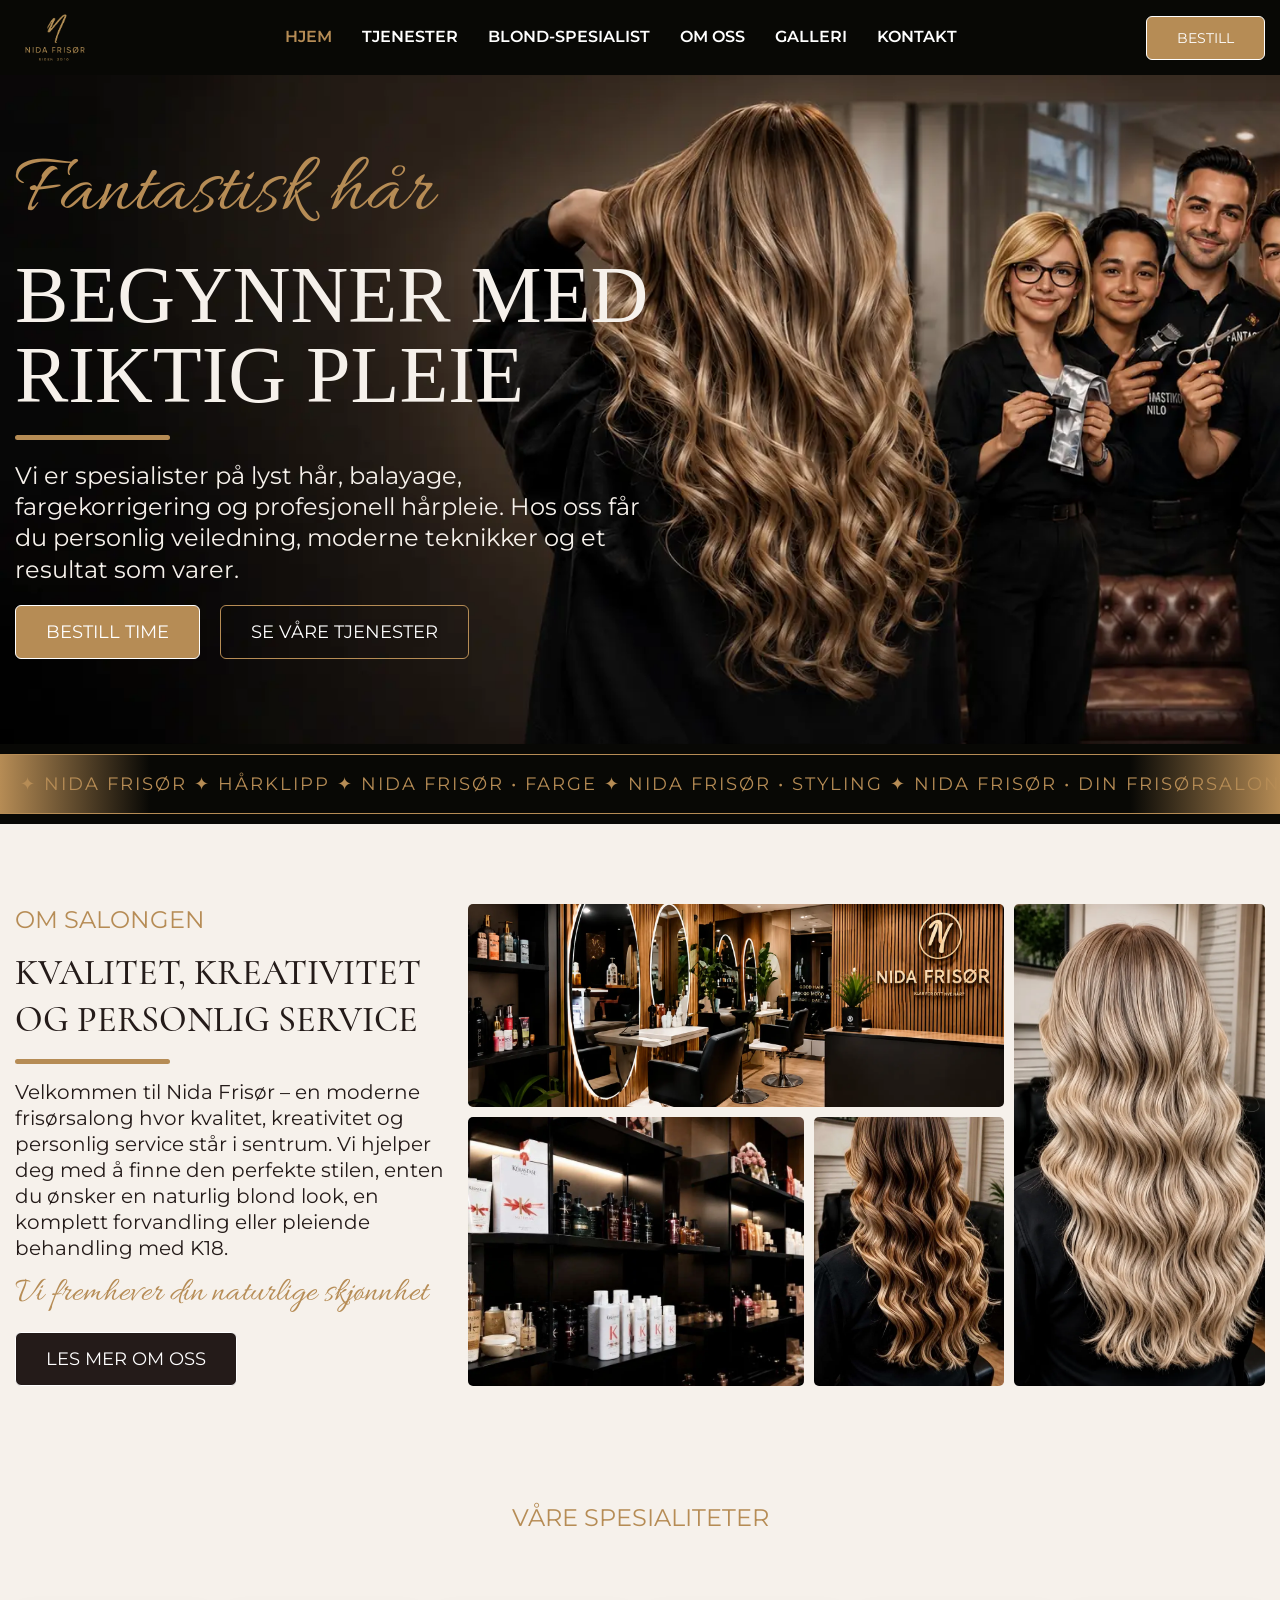
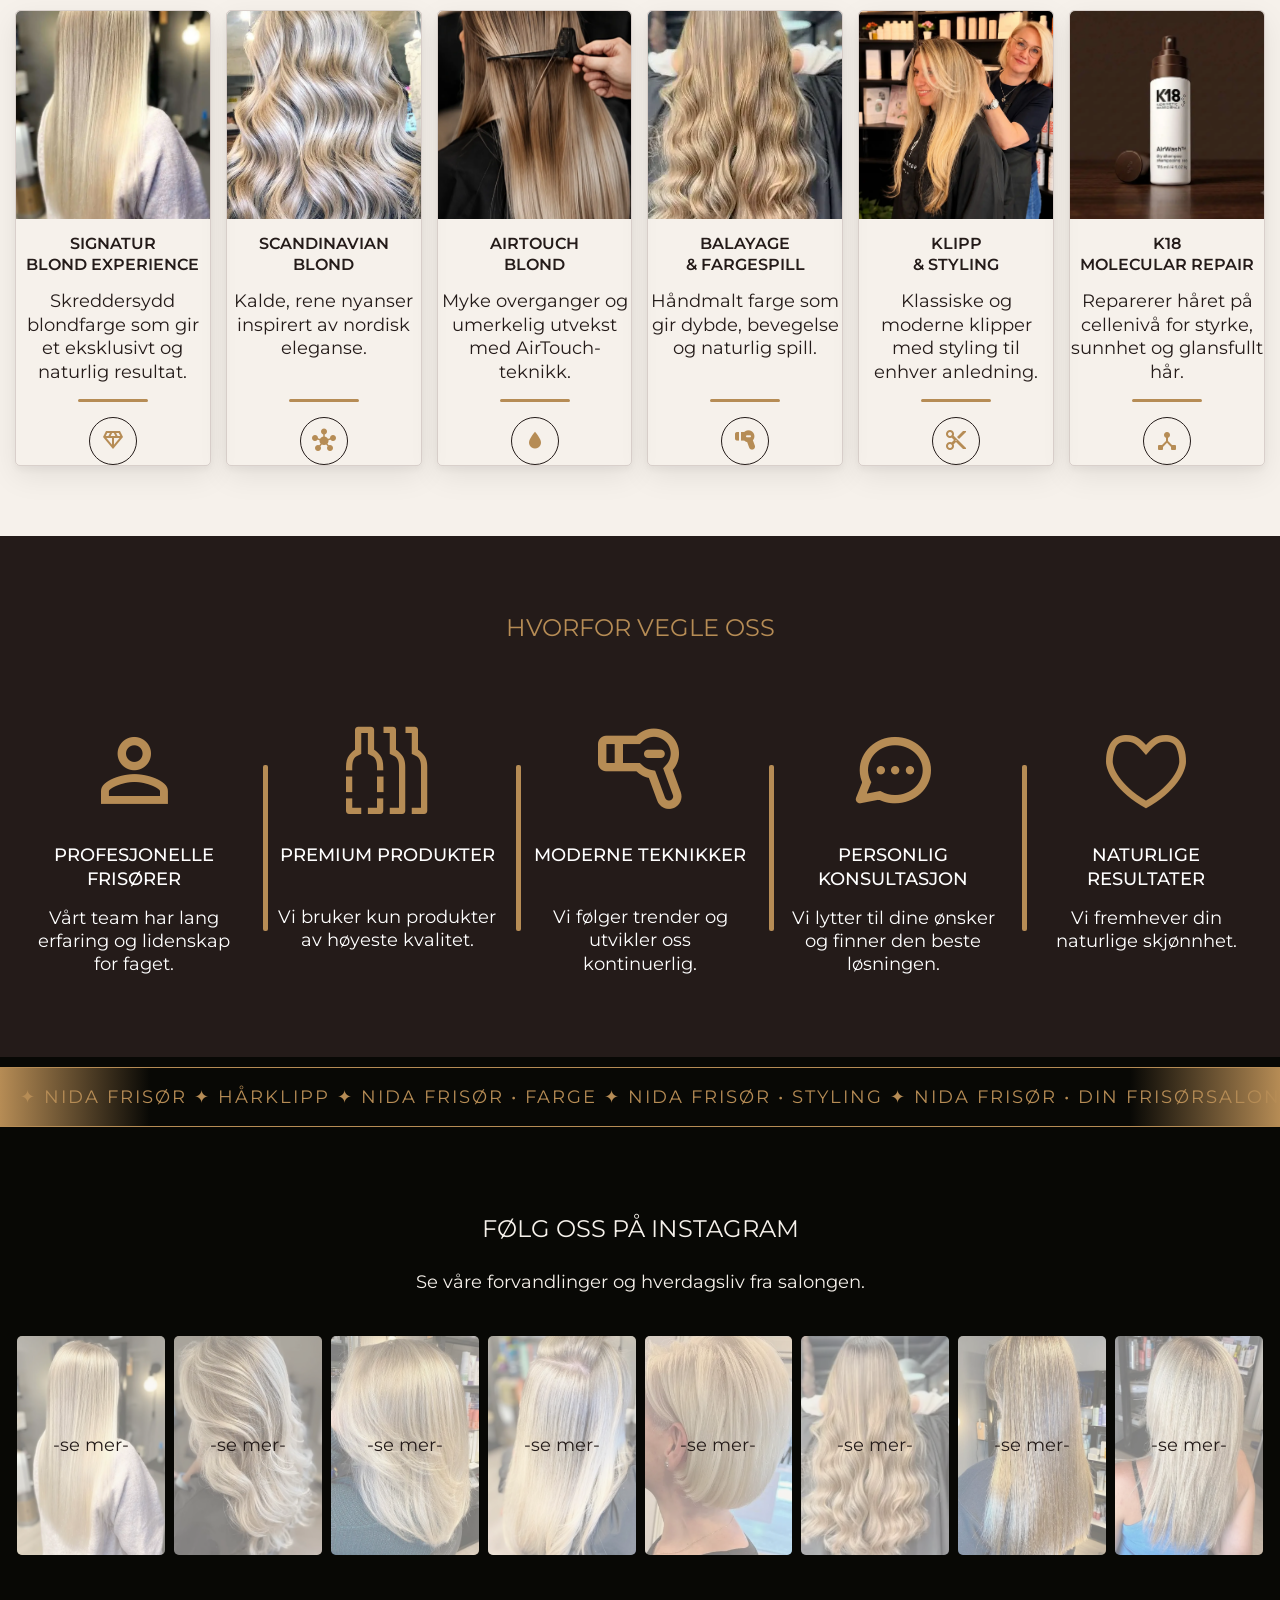
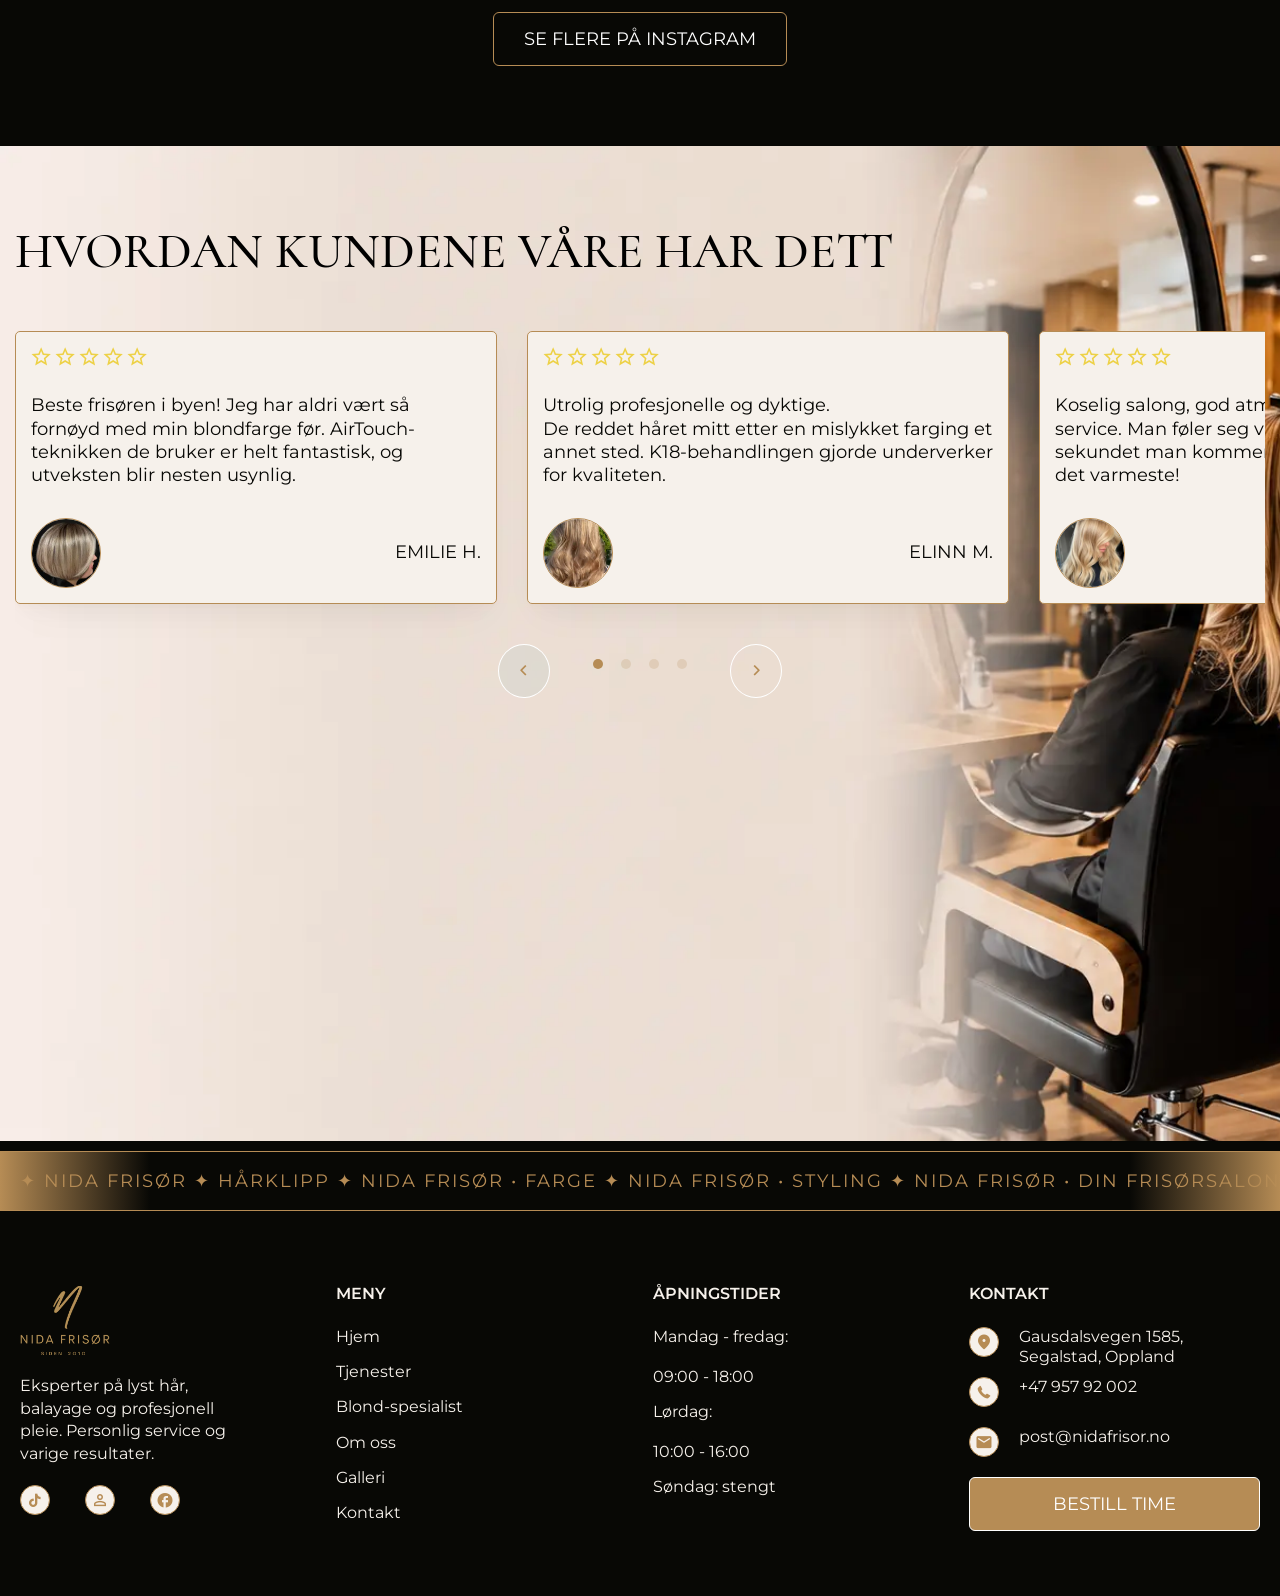
==== commit 62cbe430: "Add files via upload" ====
--- a/index.html
+++ b/index.html
@@ -6,7 +6,7 @@
 	<meta charset="UTF-8">
 	<meta name="format-detection" content="telephone=no">
 	<!-- <style>body{opacity: 0;}</style> -->
-	<link rel="stylesheet" href="css/style.min.css?_v=20261017105446">
+	<link rel="stylesheet" href="css/style.min.css?_v=20261018115959">
 	<link rel="shortcut icon" href="favicon.ico">
 	<!-- <meta name="robots" content="noindex, nofollow"> -->
 	<meta name="viewport" content="width=device-width, initial-scale=1.0">
@@ -549,7 +549,7 @@
 			</div>
 		</footer>
 	</div>
-	<script src="js/app.min.js?_v=20261017105446"></script>
+	<script src="js/app.min.js?_v=20261018115959"></script>
 </body>
 
 </html>
--- a/css/style.min.css
+++ b/css/style.min.css
@@ -1 +1 @@
-@import url(https://fonts.googleapis.com/css?family=Montserrat:regular,500,600,700,800&display=swap);@font-face{font-family:Garamond-400;src:url(../fonts/Garamond-400.woff2) format("woff2"),url(../fonts/Garamond-400.woff) format("woff");font-weight:400;font-style:normal;font-display:swap}@font-face{font-family:Cormorant-500;src:url(../fonts/Cormorant-500.woff2) format("woff2"),url(../fonts/Cormorant-500.woff) format("woff");font-weight:400;font-style:normal;font-display:swap}@font-face{font-family:Allura-400;src:url(../fonts/Allura-400.woff2) format("woff2"),url(../fonts/Allura-400.woff) format("woff");font-weight:400;font-style:normal;font-display:swap}@font-face{font-family:icons;font-display:swap;src:url(../fonts/icons.woff2) format("woff2");font-weight:400;font-style:normal}[class*=_icon-]::before{font-family:icons;font-style:normal;font-weight:400;font-variant:normal;text-transform:none;line-height:1;-webkit-font-smoothing:antialiased;-moz-osx-font-smoothing:grayscale}._icon-account-outline:before{content:"";color:#b68c55}._icon-arow-right:before{content:"";color:#b68c55}._icon-carbon_bottles:before{content:"";color:#b68c55}._icon-chat:before{content:"";color:#b68c55}._icon-cup-ice:before{content:"";color:#b68c55}._icon-cup-star:before{content:"";color:#b68c55}._icon-device-hub:before{content:"";color:#b68c55}._icon-diamond:before{content:"";color:#b68c55}._icon-drop:before{content:"";color:#b68c55}._icon-email:before{content:"";color:#b68c55}._icon-facebook1:before{content:"";color:#b68c55}._icon-game-cross:before{content:"";color:#b68c55}._icon-gem-stone:before{content:""}._icon-geo-location:before{content:"";color:#b68c55}._icon-hair-clip:before{content:""}._icon-hair-dryer:before{content:"";color:#b68c55}._icon-hairdryer-f:before{content:"";color:#b68c55}._icon-hurt:before{content:"";color:#b68c55}._icon-instagram1:before{content:""}._icon-round-hub:before{content:"";color:#b68c55}._icon-scissors1:before{content:"";color:#b68c55}._icon-star:before{content:"";color:#b68c55}._icon-telephone:before{content:"";color:#b68c55}._icon-tiktok:before{content:"";color:#b68c55}._icon-droplet:before{content:""}._icon-phone:before{content:""}._icon-location:before{content:""}._icon-quotes-left:before{content:""}._icon-quotes-right:before{content:""}._icon-trophy:before{content:""}._icon-sun:before{content:""}._icon-star-full:before{content:""}._icon-heart:before{content:""}._icon-circle-right:before{content:""}._icon-circle-left:before{content:""}._icon-scissors:before{content:""}._icon-facebook:before{content:""}._icon-instagram:before{content:""}._icon-t:before{content:""}:root{--bg-primary:#080805;--bg-secondary:#F6F1EB;--bg-accent:#B68C55;--bg-inverse:#241B19;--text-primary:#080805;--text-secondary:#ffffff;--text-accent:#B68C55;--text-inverse:#F6F1EB}*{padding:0;margin:0;border:0}*,*::after,*::before{box-sizing:border-box}*::after,*::before{display:inline-block}body,html{height:100%;min-width:320px}body{color:#000;line-height:1;font-family:Montserrat;font-size:.875rem;-ms-text-size-adjust:100%;-moz-text-size-adjust:100%;-webkit-text-size-adjust:100%;-webkit-font-smoothing:antialiased;-moz-osx-font-smoothing:grayscale}button,input,textarea{font-family:Montserrat;font-size:inherit;line-height:inherit;color:inherit;background-color:rgba(0,0,0,0)}input,textarea{width:100%}label{display:inline-block}button,option,select{cursor:pointer}a{display:inline-block;color:inherit;text-decoration:none}ul li{list-style:none}img{vertical-align:top}h1,h2,h3,h4,h5,h6{font-weight:inherit;font-size:inherit}.lock body{overflow:hidden;touch-action:none;-ms-scroll-chaining:none;overscroll-behavior:none}.wrapper{min-height:100%;display:flex;flex-direction:column;overflow:hidden}@supports (overflow:clip){.wrapper{overflow:clip}}.wrapper>main{flex:1 1 auto}.wrapper>*{min-width:0}[class*=__container]{max-width:80rem;margin:0 auto;padding:0 .9375rem}[class*="--gc"]{display:grid;min-width:0;grid-template-columns:.9375rem 1fr minmax(auto,78.125rem) 1fr .9375rem}[class*="--gc"]>*{min-width:0;grid-column:3/4}.rating{display:inline-block}.rating__items{display:inline-flex;align-items:flex-start;gap:.25rem}.rating__item{flex:0 0 1.25rem;width:1.25rem;height:1.25rem;position:relative;background:url([data-uri]) 0 0/1.25rem no-repeat;transition:all .3s}.rating__item--active{background:url([data-uri]) 0 0/1.25rem no-repeat}.rating__item span{position:absolute;top:0;left:0;width:0%;height:1.25rem;background:url([data-uri]) 0 0/1.25rem no-repeat}.rating__item:not(:last-child)::after{content:"";position:absolute;right:0;top:0;height:100%;width:.25rem;-webkit-transform:translateX(100%);transform:translateX(100%)}[data-rating=set] .rating__item:not(:last-child)::after{cursor:pointer}.rating__input{width:100%;height:100%;opacity:0;display:block}[data-rating=set] .rating__input{cursor:pointer}.tabs__navigation{display:grid;grid-template-columns:repeat(5,1fr);gap:.3125rem}.tabs__title{text-transform:capitalize;border:.0625rem solid var(--bg-accent);padding:.625rem 1.5625rem;border-radius:.3125rem;color:var(--bg-accent)}.tabs__title._tab-active{border:.0625rem solid var(--bg-secondary);color:var(--bg-secondary);background-color:var(--bg-accent)}.tabs__content{border:.0625rem solid var(--text-secondary);padding:.625rem .9375rem;color:var(--bg-secondary);border-radius:.1875rem}.tabs__cards{display:grid;grid-template-columns:repeat(3,1fr);gap:.3125rem}.tabs__card{display:flex;justify-content:flex-start;gap:.3125rem;border:.0625rem solid var(--text-secondary);border-radius:.3125rem;box-shadow:0 .25rem 1.25rem rgba(0,0,0,.05);transition:.5s}.tabs__card:hover{-webkit-transform:translateY(-.125rem);transform:translateY(-.125rem);box-shadow:0 .625rem 1.875rem rgba(36,36,36,.08)}.tabs__image{width:9.375rem;height:12.5rem;flex-shrink:0;overflow:hidden}.tabs__image img{width:100%;height:100%;aspect-ratio:150/150;-o-object-fit:cover;object-fit:cover;border-top-left-radius:.3125rem;border-bottom-left-radius:.3125rem}.tabs__text{display:flex;flex-direction:column;gap:.625rem;padding:.3125rem}.tabs__up{display:flex;gap:.625rem;align-items:center}.tabs__icon{padding:.3125rem;border-radius:50%;border:.0625rem solid var(--bg-accent);display:flex;justify-content:center;align-items:center;background-color:var(--text-primary);transition:.5s}.tabs__icon:hover{background-color:rgba(0,0,0,0)}.tabs__name{color:var(--text-primary);text-transform:uppercase;line-height:130%}.tabs__description{color:var(--text-primary);line-height:130%;flex-grow:1}.tabs__price{line-height:130%;color:var(--text-primary)}.tabs__link{color:var(--text-primary);line-height:130%;color:var(--text-accent);font-weight:600;display:flex;align-items:center;flex-direction:row-reverse;justify-content:flex-end;gap:.5rem;transition:.5s;-webkit-animation:pulse .5s ease-in-out infinite alternate;animation:pulse .5s ease-in-out infinite alternate}.tabs__link:hover{color:var(--text-secondary);box-shadow:0 .625rem 1.875rem rgba(36,36,36,.08)}@-webkit-keyframes pulse{0%{opacity:0}50%{opacity:1}100%{opacity:1}}@keyframes pulse{0%{opacity:0}50%{opacity:1}100%{opacity:1}}.ibg{width:100%;height:100%;-o-object-fit:cover;object-fit:cover}.ibg--top{-o-object-position:top;object-position:top}.ibg--bottom{-o-object-position:bottom;object-position:bottom}.ibg--left{-o-object-position:left;object-position:left}.ibg--right{-o-object-position:right;object-position:right}.ibg--contain{-o-object-fit:contain;object-fit:contain}[class*=__button-gold]{color:#fff;background-color:#b68c55;border:.0625rem solid #fff;text-align:center;font-family:Montserrat;padding:.875rem 1.875rem;border-radius:.375rem;line-height:135%;transition:.5s}[class*=__button-gold]:hover{color:#b68c55;background-color:rgba(0,0,0,0);border:.0625rem solid #b68c55}[class*=__button-transporet]{text-transform:uppercase;color:#fff;background-color:rgba(0,0,0,0);border:.0625rem solid #b68c55;text-align:center;font-family:Montserrat;padding:.875rem 1.875rem;border-radius:.375rem;line-height:135%;transition:.5s}[class*=__button-transporet]:hover{color:#fff;background-color:#b68c55;border:.0625rem solid #fff}[class*=__button-chocolate]{text-transform:uppercase;color:#fff;background-color:#241b19;border:.0625rem solid #fff;text-align:center;font-family:Montserrat;padding:.875rem 1.875rem;border-radius:.375rem;line-height:135%;transition:.5s}[class*=__button-chocolate]:hover{color:#241b19;background-color:#b68c55;border:.0625rem solid #241b19}[class*=__sub-text]{color:#fff;text-align:center;font-family:Montserrat;line-height:135%}[class*=__span]{color:#b68c55;font-family:Montserrat;line-height:135%;font-weight:500}._header-scroll.header::before{content:"";z-index:1;position:absolute;width:100%;height:100%;top:0;left:0}._header-scroll.header .header__container{padding-top:.5rem;padding-bottom:.5rem;height:4.6875rem}._header-scroll.header .header__logo img{width:3.75rem}._header-scroll._header-scroll{position:fixed;top:-15%;transition:top .7s ease 0s}._header-scroll._header-show{transition:top .3s ease 0s;top:0}.header{position:fixed;z-index:150;top:0;left:0;width:100%;background-color:#080805}.header__container{display:flex;justify-content:space-between;padding-top:.9375rem;padding-bottom:.9375rem;transition:all .5s ease 0s;align-items:center}.header__logo{position:relative;z-index:6;margin-right:.3125rem;margin-left:.3125rem}.header__logo img{transition:all .5s ease 0s}.header__menu{display:flex;justify-content:center;align-items:center;flex-wrap:wrap}.header .menu__body{display:flex;justify-content:center;align-items:center}.header .menu__list{display:flex;flex-wrap:wrap;justify-content:center;align-items:center;gap:1.875rem;display:inline-block;padding:.625rem .9375rem;transition:color .3s ease}.header .menu__link{position:relative;z-index:5;font-size:1.125rem;font-weight:600;line-height:130%;color:#fff;background:linear-gradient(#fff,#fff) bottom/var(--t,0) 2px no-repeat;transition:.5s}.header .menu__link:hover{color:#b68c55;--t:100%}.header .header__btr{display:flex;align-items:center;justify-content:flex-end;z-index:15}.header .btr__header__item{padding:.875rem 1.875rem;color:#fff;background-color:#b68c55;border-radius:.375rem;border:.0625rem solid #fff;transition:.5s}.header .btr__header__item:hover{background-color:rgba(0,0,0,0);color:#b68c55;border:.0625rem solid #b68c55}.header .menu__link--vip{color:#b68c55}.header .menu__link--vip:hover{color:#fff}.header .icon-menu{display:none}.menu-open .icon-menu span{-webkit-transform:scale(0);transform:scale(0)}.menu-open .icon-menu::before{top:50%;-webkit-transform:rotate(-90deg);transform:rotate(-90deg);margin-top:-.0625rem}.menu-open .icon-menu::after{bottom:50%;-webkit-transform:rotate(90deg);transform:rotate(90deg);margin-bottom:-.0625rem}.footer{background-color:var(--text-primary)}.footer__logo img{aspect-ratio:80/62;-o-object-fit:cover;object-fit:cover}.footer__brand-info{max-width:14.375rem;color:var(--text-inverse);font-size:1rem;line-height:140%}.footer__social-icons{display:flex;gap:2.1875rem}.footer__columns{display:grid;grid-template-columns:repeat(4,1fr)}.footer__column{display:flex;flex-direction:column;padding:.3125rem;font-size:1rem}.footer__heading{font-weight:600;color:var(--text-inverse)}.footer__links{color:var(--text-inverse);display:flex;flex-direction:column;gap:.9375rem}.footer__link{font-size:1rem;line-height:127%;transition:.5s}.footer__link:hover{color:var(--text-accent)}.footer__info-time{color:var(--text-inverse);display:flex;flex-direction:column;gap:.9375rem}.footer__info-mandag{font-size:1rem;line-height:125%}.footer__info-lørdag{font-size:1rem;line-height:125%}.footer__info-søndag{font-size:1rem;line-height:125%}.footer__info-contact{color:var(--text-inverse)}.footer__info-row{display:flex;gap:1.25rem;color:var(--text-inverse)}.footer .footer__info-adress{font-size:1rem;line-height:125%}.footer .footer__info-tel{font-size:1rem;line-height:125%}.footer .footer__info-mail{font-size:1rem;line-height:125%}.footer__button-gold{display:flex;justify-content:center;align-items:center}.footer__button-gold--2{font-size:1rem}.footer__info-adress{font-size:1rem;transition:.5s}.footer__info-adress:hover{color:var(--text-accent)}.footer__info-tel{font-size:1rem;transition:.5s}.footer__info-tel:hover{color:var(--text-accent)}.footer__info-mail{font-size:1rem;transition:.5s}.footer__info-mail:hover{color:var(--text-accent)}.footer__info-icon,.icons-facebook,.icons-instagram,.icons-tiktok{font-size:1.125rem;padding:.3125rem;border-radius:50%;background-color:var(--text-inverse);border:.0625rem solid var(--text-accent);display:flex;justify-content:center;align-items:center;transition:all .6s}.footer__info-icon:hover,.icons-facebook:hover,.icons-instagram:hover,.icons-tiktok:hover{background-color:rgba(0,0,0,0)}.kontakt{background-color:var(--bg-secondary)}.kontakt__title{color:var(--text-accent);text-transform:capitalize}.kontakt__cards{display:grid;grid-template-columns:repeat(3,1fr);gap:1.25rem}.kontakt__card{display:flex;gap:.9375rem;padding:.9375rem;background-color:var(--bg-primary);border-radius:.25rem;color:var(--text-inverse)}.kontakt__icon{display:flex;justify-content:center;align-items:center;padding:.3125rem}.kontakt__adress,.kontakt__mail,.kontakt__phone{display:flex;justify-content:center;align-items:center;transition:.5s}.kontakt__adress:hover,.kontakt__mail:hover,.kontakt__phone:hover{color:var(--text-accent)}.kontakt__info{line-height:135%}.kontakt__oss{color:var(--text-accent);font-weight:500}.kontakt__item{display:flex;gap:1.6875rem;margin-bottom:.9375rem}.kontakt__item-text{color:var(--text-primary);line-height:133%;max-width:46.875rem;display:flex;gap:.625rem}.kontakt__item-text::before{content:"";flex:0 0 .25rem;width:.25rem;background-color:var(--bg-accent);border-radius:.125rem;-webkit-transform:translateY(.3125rem);transform:translateY(.3125rem);-webkit-animation:pulse .5s ease-in-out infinite alternate;animation:pulse .5s ease-in-out infinite alternate}@keyframes pulse{0%{opacity:0}50%{opacity:1}100%{opacity:1}}.kontakt__map img{width:100%;height:100%;aspect-ratio:950/550;-o-object-fit:cover;object-fit:cover;border:.0625rem solid var(--bg-accent);border-radius:.3125rem}.kontakt .icons-facebook,.kontakt .icons-instagram,.kontakt .icons-tiktok{padding:1.5625rem;border:.0625rem solid var(--bg-accent);font-size:1.625rem;background-color:var(--bg-primary);border-radius:8%;transition:.5s}.kontakt .icons-facebook:hover,.kontakt .icons-instagram:hover,.kontakt .icons-tiktok:hover{background-color:rgba(0,0,0,0)}.tjenester{position:relative}.tjenester::before{content:"";position:absolute;top:0;left:0;width:100%;height:100%;z-index:0;background:url(../img/background_tjenester.webp) center center/cover no-repeat;transition:-webkit-filter .3s ease,-webkit-transform .3s ease;transition:filter .3s ease,transform .3s ease;transition:filter .3s ease,transform .3s ease,-webkit-filter .3s ease,-webkit-transform .3s ease}.tjenester__block{position:relative;z-index:2;max-width:34.375rem;display:flex;flex-direction:column;gap:1.25rem}.tjenester__title{color:var(--text-accent);text-transform:capitalize;font-family:Allura-400}.tjenester__sub-title{text-transform:uppercase;max-width:25rem;color:var(--bg-secondary);font-family:Cormorant}.tjenester__line{height:.3125rem;background-color:var(--bg-accent);border-radius:.3125rem;border:.0625rem solid transparent;transition:.5s}.tjenester__line:hover{background-color:rgba(0,0,0,0);border:.0625rem solid var(--text-accent)}.tjenester__description{color:var(--bg-secondary);line-height:130%}.info{background-color:var(--bg-secondary)}.vifremhever{border-top:.0625rem solid var(--bg-accent);position:relative}.vifremhever::before{content:"";position:absolute;top:0;left:0;width:100%;height:100%;z-index:0;background:url(../img/background_salon.webp) center center/cover no-repeat}.vifremhever__block{max-width:53.125rem;position:relative;z-index:5;padding:1.25rem;border-radius:.9375rem;background-color:rgba(251,225,189,.326);display:grid;grid-template-columns:repeat(2,1fr);gap:.625rem}.vifremhever__title{font-family:Allura-400;color:var(--text-accent);max-width:15.625rem;line-height:135%;text-shadow:0 .25rem .625rem rgba(0,0,0,.15)}.vifremhever__text{display:flex;flex-direction:column;gap:.625rem;color:var(--text-primary)}.vifremhever__sub-title{line-height:135%}.vifremhever__description{line-height:135%}.vifremhever__button-gold{display:flex;justify-content:center;align-items:center;position:absolute;z-index:3}.blondspecialist{position:relative;z-index:3}.blondspecialist::before{content:"";position:absolute;top:0;left:0;width:100%;height:100%;z-index:-1;background:url(../img/background_blond.webp) top left/cover no-repeat;transition:-webkit-filter .3s ease,-webkit-transform .3s ease;transition:filter .3s ease,transform .3s ease;transition:filter .3s ease,transform .3s ease,-webkit-filter .3s ease,-webkit-transform .3s ease}.blondspecialist__container{position:relative}.blondspecialist__contant{display:flex;flex-direction:column;gap:.9375rem;max-width:37.5rem}.blondspecialist__title{text-transform:uppercase;color:var(--text-accent)}.blondspecialist__subtitle{line-height:130%;color:var(--text-primary)}.blondspecialist__decor{color:var(--text-accent);font-family:Allura-400}.blondspecialist__line{height:.25rem;background-color:var(--bg-accent);border-radius:.3125rem;border:.0625rem solid transparent;transition:.5s;-webkit-animation:animlone 2s ease-in-out infinite;animation:animlone 2s ease-in-out infinite}.blondspecialist__line:hover{background-color:rgba(0,0,0,0);border:.0625rem solid var(--text-accent)}.blondspecialist__drømmer{line-height:130%;color:var(--text-primary)}.blondspecialist__enten{line-height:130%;color:var(--text-primary)}.blondspecialist__button-gold{text-transform:uppercase}.blondspecialist__icon{width:18.75rem;height:18.75rem;position:absolute;top:50%;right:0;-webkit-transform:translateY(-50%);transform:translateY(-50%)}.blondspecialist__icon img{width:100%;height:100%;aspect-ratio:150/150;-o-object-fit:cover;object-fit:cover;border:.0625rem solid var(--text-accent);border-radius:50%}.specialist{background-color:var(--bg-secondary)}.specialist__title{color:var(--text-accent);text-align:center;text-transform:uppercase;font-weight:500;margin-bottom:1.25rem}.specialist__sub-title{color:var(--text-primary);text-align:center;text-transform:uppercase;font-weight:500;margin-bottom:1.875rem}.specialist__line{height:.1875rem;border-radius:.125rem;background-color:var(--bg-accent);margin-bottom:1.25rem;margin:0 auto 1.25rem auto;text-align:center;display:flex;align-items:center;justify-content:center;position:relative}.specialist__cards{display:grid;grid-template-columns:repeat(4,1fr);gap:.9375rem}.specialist__card{display:flex;flex-direction:column;gap:1.25rem;padding:.625rem;border:.0625rem solid var(--text-secondary);border-radius:.4375rem;box-shadow:0 .25rem .75rem rgba(0,0,0,.05);transition:.7s}.specialist__card:hover{border:.0625rem solid var(--bg-accent);-webkit-transform:translateY(-.25rem);transform:translateY(-.25rem)}.specialist__foto img{width:100%;height:100%;aspect-ratio:185/270;-o-object-fit:cover;object-fit:cover;border-radius:.3125rem}.specialist__name{color:var(--text-primary);text-align:center;text-transform:uppercase;line-height:130%;max-width:25rem;font-weight:500;margin:0 auto}.specialist__text{color:var(--text-primary);text-align:center;max-width:21.875rem;margin:0 auto;line-height:130%;flex-grow:1}.specialist__icon{padding:.625rem;background-color:var(--bg-primary);border:.0625rem solid var(--bg-accent);border-radius:50%;display:flex;justify-content:center;align-items:center;align-self:center}._icon-heart{font-size:1rem;-webkit-animation:animicon 1.3s ease-in-out infinite;animation:animicon 1.3s ease-in-out infinite;position:absolute;top:50%;left:50%;-webkit-transform:translate(-50%,-50%);transform:translate(-50%,-50%);color:var(--text-accent)}@-webkit-keyframes animicon{0%{opacity:1}50%{opacity:.2}100%{opacity:1}}@keyframes animicon{0%{opacity:1}50%{opacity:.2}100%{opacity:1}}.behandlingerfor{background-color:var(--bg-secondary)}.behandlingerfor__title{color:var(--text-accent);text-transform:uppercase;font-weight:500;line-height:135%;padding:.625rem}.behandlingerfor__items{display:flex;flex-direction:column;gap:5rem}.behandlingerfor__row{display:grid;grid-template-columns:repeat(3,1fr);gap:.9375rem}.behandlingerfor__left{display:flex;gap:.9375rem;padding:1.25rem;background-color:var(--bg-secondary);border:.0625rem solid var(--text-secondary);border-radius:.4375rem;box-shadow:0 .25rem .75rem rgba(0,0,0,.05);transition:.3s}.behandlingerfor__left:hover{-webkit-transform:translateY(-.25rem);transform:translateY(-.25rem)}.behandlingerfor__icon{border:.0625rem solid var(--text-accent);border-radius:50%;display:flex;align-items:center;flex-shrink:0;justify-content:center;background-color:var(--text-primary);width:3.125rem;height:3.125rem;transition:.5s}.behandlingerfor__icon:hover{background-color:rgba(0,0,0,0)}.behandlingerfor__text-left{display:flex;flex-direction:column;gap:.9375rem}.behandlingerfor__name-left{color:var(--text-accent);text-transform:uppercase;line-height:135%}.behandlingerfor__sub-title-right{color:var(--text-accent);line-height:135%}.behandlingerfor__sub-title-decor{color:var(--text-accent);font-family:Allura-400}.behandlingerfor__line{background-color:var(--bg-accent);height:.3125rem;border-radius:.125rem;-webkit-animation:animlone 2s ease-in-out infinite;animation:animlone 2s ease-in-out infinite}.behandlingerfor__right{display:flex;flex-direction:column;gap:.9375rem}.behandlingerfor__sub-title,.behandlingerfor__text-right{line-height:130%}.behandlingerfor__button-gold{align-self:flex-start}@-webkit-keyframes animlone{0%{opacity:1}50%{opacity:.2}100%{opacity:1}}@keyframes animlone{0%{opacity:1}50%{opacity:.2}100%{opacity:1}}.omoss{position:relative;z-index:-1}.omoss::before{content:"";position:absolute;top:0;left:0;width:100%;height:100%;z-index:-1;background:url(../img/background_om.webp) center center/cover no-repeat;transition:-webkit-filter .3s ease,-webkit-transform .3s ease;transition:filter .3s ease,transform .3s ease;transition:filter .3s ease,transform .3s ease,-webkit-filter .3s ease,-webkit-transform .3s ease}.omoss__up{display:flex;flex-direction:column;gap:.625rem;max-width:40.625rem}.omoss__name{text-transform:uppercase;color:var(--text-accent)}.omoss__title{line-height:130%;color:var(--text-primary)}.omoss__decor{color:var(--text-accent);font-family:Allura-400}.omoss__decorback{color:var(--text-accent);font-family:Allura-400}.omoss__line{max-width:21.875rem;height:.25rem;border-radius:.1875rem;background-color:var(--text-accent);margin:.1875rem}.omoss__star{color:var(--text-accent);position:absolute;top:0;right:50%}.omoss__text{display:flex;flex-direction:column;gap:.9375rem;line-height:130%;max-width:36.25rem}.omoss__panel{max-width:46.875rem}.omoss__cards{border:.0625rem solid var(--bg-accent);background-color:var(--bg-inverse);border-radius:.4375rem;padding:.9375rem;display:grid;grid-template-columns:repeat(3,1fr);gap:.9375rem;margin-bottom:2.5rem}.omoss__card{display:flex;gap:.9375rem}.omoss__icon{font-size:1.25rem;display:flex;align-self:center;border:.0625rem solid var(--bg-accent);border-radius:50%;padding:.3125rem;transition:.4s}.omoss__icon:hover{-webkit-transform:scale(1.2);transform:scale(1.2)}.omoss__box{display:grid;grid-template-columns:repeat(3,1 fr);gap:.3125rem;justify-content:center;flex-direction:column;text-transform:capitalize}.omoss__dexcription{color:var(--text-inverse);line-height:130%}.team{background-color:var(--bg-secondary)}.team__cards{display:grid;grid-template-columns:repeat(2,1fr);gap:1.25rem}.team__card{display:flex;flex-direction:column;gap:.9375rem;justify-content:center;align-items:center;text-align:center}.team__title{color:var(--text-primary);line-height:130%}.team__sub-title{color:var(--text-primary);line-height:130%}.team__img img{width:100%;height:100%;aspect-ratio:500/180;-o-object-fit:cover;object-fit:cover}.team__foto img{width:100%;height:100%;aspect-ratio:500/320;-o-object-fit:cover;object-fit:cover}.vi{background-color:var(--bg-secondary)}.vi__cards{display:grid;grid-template-columns:repeat(6,1fr);gap:.625rem}.vi__card{padding:.625rem;border:.0625rem solid var(--text-secondary);border-radius:.4375rem;box-shadow:0 .25rem 1.875rem rgba(0,0,0,.05);display:flex;flex-direction:column;gap:.3125rem;text-align:center}.vi__foto img{width:100%;height:100%;aspect-ratio:235/335;-o-object-fit:cover;object-fit:cover;border-radius:.4375rem;box-shadow:0 .25rem 1.875rem rgba(0,0,0,.05)}.vi__name{color:var(--text-primary);line-height:130%;text-transform:capitalize}.vi__dexcription{color:var(--text-accent);line-height:130%;text-transform:uppercase;letter-spacing:.125rem}.vi__text{line-height:130%}.vi__line{width:3.125rem;height:.1875rem;background-color:var(--text-accent);border-radius:.1875rem;margin:.1875rem}.vi__tex.webp img{width:100%;height:100%;aspect-ratio:500/180;-o-object-fit:cover;object-fit:cover}.hero{position:relative;overflow:hidden;width:100%}.hero::before{content:"";position:absolute;top:0;left:0;width:100%;height:100%;z-index:0;background:url(../img/background_hero.webp) top left/cover no-repeat;transition:-webkit-filter .3s ease,-webkit-transform .3s ease;transition:filter .3s ease,transform .3s ease;transition:filter .3s ease,transform .3s ease,-webkit-filter .3s ease,-webkit-transform .3s ease}.hero__container,.hero__contant{position:relative;z-index:5}.hero__contant{display:flex;flex-direction:column;gap:1.25rem;max-width:40rem}.hero__decor{color:var(--text-accent);font-family:Allura-400}.hero__title{color:var(--bg-secondary);font-family:Cormorant}.hero__line{height:.3125rem;background-color:var(--bg-accent);border-radius:.3125rem;border:.0625rem solid transparent;transition:.5s}.hero__line:hover{background-color:rgba(0,0,0,0);border:.0625rem solid var(--text-accent)}.hero__sub-title{color:var(--bg-secondary);line-height:130%}.hero__buttons{display:flex;gap:1.25rem}.rullendetekstvisning{background-color:#080805;width:100%}.rullendetekstvisning__body{position:relative;width:100%;overflow:hidden;background-color:var(--bg-primary);border-top:.0625rem solid var(--bg-accent);border-bottom:.0625rem solid var(--bg-accent)}.rullendetekstvisning__body::after,.rullendetekstvisning__body::before{content:"";position:absolute;top:0;bottom:0;width:9.375rem;z-index:2;pointer-events:none}.rullendetekstvisning__body::before{left:0;background:linear-gradient(to right,#b68c55 0,rgba(182,140,85,0) 100%)}.rullendetekstvisning__body::after{right:0;background:linear-gradient(to left,#b68c55 0,rgba(182,140,85,0) 100%)}.rullendetekstvisning__body:hover .rullendetekstvisning__track{-webkit-animation-play-state:paused;animation-play-state:paused}.rullendetekstvisning__track{display:flex;width:-webkit-max-content;width:max-content;color:var(--text-accent);font-family:Montserrat;white-space:nowrap;text-transform:uppercase;letter-spacing:.125rem;-webkit-animation:animation-rullendetekstvisning 30s linear infinite;animation:animation-rullendetekstvisning 30s linear infinite}@-webkit-keyframes animation-rullendetekstvisning{0%{-webkit-transform:translate3d(0,0,0);transform:translate3d(0,0,0)}100%{-webkit-transform:translate3d(-50%,0,0);transform:translate3d(-50%,0,0)}}@keyframes animation-rullendetekstvisning{0%{-webkit-transform:translate3d(0,0,0);transform:translate3d(0,0,0)}100%{-webkit-transform:translate3d(-50%,0,0);transform:translate3d(-50%,0,0)}}.omsalongen{background-color:var(--bg-secondary)}.omsalongen__contant{display:grid;grid-template-columns:35% 1fr;gap:.9375rem}.omsalongen__left{display:flex;flex-direction:column;gap:.9375rem;opacity:0;-webkit-transform:translateY(.9375rem);transform:translateY(.9375rem);transition:opacity .6s ease,-webkit-transform .6s ease;transition:opacity .6s ease,transform .6s ease;transition:opacity .6s ease,transform .6s ease,-webkit-transform .6s ease}.omsalongen__left._watcher-view{opacity:1;-webkit-transform:translateY(0);transform:translateY(0)}.omsalongen__right{opacity:0;-webkit-transform:translateY(.9375rem);transform:translateY(.9375rem);transition:opacity .6s ease,-webkit-transform .6s ease;transition:opacity .6s ease,transform .6s ease;transition:opacity .6s ease,transform .6s ease,-webkit-transform .6s ease}.omsalongen__right._watcher-view{opacity:1;-webkit-transform:translateY(0);transform:translateY(0)}.omsalongen__name{color:var(--text-accent);text-transform:uppercase;line-height:130%}.omsalongen__title{line-height:130%;color:var(--bg-inverse);text-transform:uppercase;font-family:Cormorant-500}.omsalongen__line{height:.3125rem;background-color:var(--bg-accent);border-radius:.3125rem;border:.0625rem solid transparent;transition:.5s}.omsalongen__line:hover{background-color:rgba(0,0,0,0);border:.0625rem solid var(--text-accent)}.omsalongen__sub-title{color:var(--bg-inverse);line-height:130%}.omsalongen__decor{color:var(--text-accent);font-family:Allura-400}.omsalongen__button-chocolate{width:-webkit-max-content;width:max-content;margin-top:auto}.omsalongen__fotoblog{display:flex;gap:.625rem}.omsalongen__longfoto{margin-bottom:.625rem}.omsalongen__longfoto img{width:100%;height:100%;aspect-ratio:450/170;-o-object-fit:cover;object-fit:cover;border-radius:.3125rem}.omsalongen__smallfoto{display:flex;gap:.625rem}.omsalongen__smallfoto img{width:100%;height:100%;aspect-ratio:150/120;-o-object-fit:cover;object-fit:cover;border-radius:.3125rem}.omsalongen__enfoto img{width:100%;height:100%;aspect-ratio:150/150;-o-object-fit:cover;object-fit:cover;border-radius:.3125rem}.spesialiteter{background-color:var(--bg-secondary)}.spesialiteter__title{color:var(--text-accent);text-transform:uppercase;display:flex;justify-content:center;align-items:center;opacity:0;-webkit-transform:translateY(.9375rem);transform:translateY(.9375rem);transition:opacity .6s ease,-webkit-transform .6s ease;transition:opacity .6s ease,transform .6s ease;transition:opacity .6s ease,transform .6s ease,-webkit-transform .6s ease}.spesialiteter__title._watcher-view{opacity:1;-webkit-transform:translateY(0);transform:translateY(0)}.spesialiteter__cards{display:grid;grid-template-columns:repeat(6,1fr);gap:.9375rem}.spesialiteter__card{display:flex;flex-direction:column;gap:.9375rem;border:.03125rem solid rgba(150,131,131,.3);border-radius:.3125rem;box-shadow:0 .25rem .375rem rgba(0,0,0,.04),0 .625rem 1.875rem rgba(0,0,0,.08);opacity:0;-webkit-transform:translateY(1.875rem);transform:translateY(1.875rem);transition:all .3s;cursor:pointer}.spesialiteter__card:hover{border:.0625rem solid var(--bg-accent);cursor:pointer;background-color:#fff}.spesialiteter__card._watcher-view{opacity:1;-webkit-transform:translateY(0);transform:translateY(0)}.spesialiteter__card._watcher-view:nth-child(1){transition-delay:.1s}.spesialiteter__card._watcher-view:nth-child(2){transition-delay:.2s}.spesialiteter__card._watcher-view:nth-child(3){transition-delay:.3s}.spesialiteter__card._watcher-view:nth-child(4){transition-delay:.4s}.spesialiteter__card._watcher-view:nth-child(5){transition-delay:.5s}.spesialiteter__card._watcher-view:nth-child(6){transition-delay:.6s}.card__foto img{width:100%;height:100%;aspect-ratio:280/300;-o-object-fit:cover;object-fit:cover;border-top-left-radius:.3125rem;border-top-right-radius:.3125rem;transition:.7s ease}.card__foto img:hover{opacity:.5;border-radius:.3125rem}.card__name{text-transform:uppercase;color:var(--bg-inverse);text-align:center;line-height:130%;font-weight:600}.card__name:hover{color:#b68c55;transition:.5s}.card__sub-title{text-align:center;color:var(--bg-inverse);line-height:130%;flex-grow:1}.card__line{height:.1875rem;background-color:var(--bg-accent);border-radius:.3125rem;border:.0625rem solid transparent;transition:.5s;align-self:center}.card__line:hover{background-color:rgba(0,0,0,0);border:.0625rem solid var(--text-accent)}.card__icon{width:3rem;height:3rem;border-radius:50%;border:.0625rem solid var(--bg-inverse);top:0;left:0;display:flex;justify-content:center;align-items:center;font-size:1.5rem;background-color:var(--bg-secondary);inset:0;margin:auto;transition:-webkit-transform .8s ease;transition:transform .8s ease;transition:transform .8s ease,-webkit-transform .8s ease}.card__icon:hover{-webkit-transform:scale(1.2);transform:scale(1.2)}._watcher-view{opacity:1;-webkit-animation:1s up 1 linear;animation:1s up 1 linear}@-webkit-keyframes up{0%{opacity:1;-webkit-transform:translateY(5rem);transform:translateY(5rem)}100%{opacity:1;-webkit-transform:translateY(0);transform:translateY(0)}}@keyframes up{0%{opacity:1;-webkit-transform:translateY(5rem);transform:translateY(5rem)}100%{opacity:1;-webkit-transform:translateY(0);transform:translateY(0)}}.hvorfor{background-color:var(--bg-inverse);color:#fff}.hvorfor__title{text-transform:uppercase;display:flex;justify-content:center;align-items:center;color:var(--text-accent);opacity:0;-webkit-transform:translateY(.9375rem);transform:translateY(.9375rem);transition:opacity .6s ease,-webkit-transform .6s ease;transition:opacity .6s ease,transform .6s ease;transition:opacity .6s ease,transform .6s ease,-webkit-transform .6s ease}.hvorfor__title._watcher-view{opacity:1;-webkit-transform:translateY(0);transform:translateY(0)}.hvorfor__cards{display:grid;grid-template-columns:repeat(5,1fr);gap:.9375rem}.hvorfor__card{position:relative;z-index:2;padding:.625rem;display:flex;flex-direction:column;justify-content:center;align-items:center;text-align:center;gap:.9375rem;opacity:0;-webkit-transform:translateY(1.875rem);transform:translateY(1.875rem)}.hvorfor__card._watcher-view{opacity:1;-webkit-transform:translateY(0);transform:translateY(0)}.hvorfor__card._watcher-view:nth-child(1){transition-delay:.2s}.hvorfor__card._watcher-view:nth-child(2){transition-delay:.4s}.hvorfor__card._watcher-view:nth-child(3){transition-delay:.6s}.hvorfor__card._watcher-view:nth-child(4){transition-delay:.8s}.hvorfor__card._watcher-view:nth-child(5){transition-delay:1s}.hvorfor__card:not(:last-child)::after{content:"";position:absolute;top:50%;-webkit-transform:translateY(-50%);transform:translateY(-50%);width:.3125rem;height:60%;border-radius:.125rem;background-color:var(--bg-accent);z-index:5}.hvorfor__icon{font-size:6.25rem;transition:.5s}.hvorfor__icon:hover{opacity:.5}.hvorfor__name{text-transform:uppercase;line-height:135%;font-weight:500;min-height:3rem;display:flex;align-items:center;justify-content:center;align-items:flex-start;transition:.5s}.hvorfor__name:hover{color:var(--text-accent)}.hvorfor__text{line-height:130%;flex-grow:1}.instagram{background-color:var(--bg-primary)}.instagram__title{color:var(--text-inverse);text-transform:uppercase;display:flex;justify-content:center;align-items:center;opacity:0;-webkit-transform:translateY(.9375rem);transform:translateY(.9375rem);transition:all .5s ease}.instagram__title._watcher-view{opacity:1;-webkit-transform:translateY(0);transform:translateY(0)}.instagram__sub-title{text-align:center;color:var(--text-inverse);line-height:130%;opacity:0;-webkit-transform:translateY(.9375rem);transform:translateY(.9375rem);transition:all .5s ease}.instagram__sub-title._watcher-view{opacity:1;-webkit-transform:translateY(0);transform:translateY(0)}.instagram__cards{display:grid;grid-template-columns:repeat(8,1fr);gap:.3125rem}.instagram__card{position:relative;z-index:1;transition:all .5s ease;border:.125rem solid transparent;opacity:0;-webkit-transform:translateY(1.875rem);transform:translateY(1.875rem)}.instagram__card:hover{border:.125rem solid var(--bg-accent);border-radius:.375rem}.instagram__card::before{content:"";position:absolute;width:100%;height:100%;top:0;left:0;overflow:hidden;background-color:var(--bg-secondary);-webkit-transform:translateY(0);transform:translateY(0);border-radius:.3125rem;transition:all .5s ease;opacity:.5;visibility:visible}.instagram__card:hover::before{-webkit-transform:translateY(-.5rem);transform:translateY(-.5rem);opacity:0;visibility:hidden}.instagram__card:hover .instagram__icon,.instagram__card:hover .instagram__text{opacity:1;visibility:visible}.instagram__card._watcher-view{opacity:1;-webkit-transform:translateY(0);transform:translateY(0)}.instagram__card._watcher-view:nth-child(1){transition-delay:.2s}.instagram__card._watcher-view:nth-child(2){transition-delay:.4s}.instagram__card._watcher-view:nth-child(3){transition-delay:.6s}.instagram__card._watcher-view:nth-child(4){transition-delay:.8s}.instagram__card._watcher-view:nth-child(5){transition-delay:1s}.instagram__foto img{width:100%;height:100%;aspect-ratio:250/370;-o-object-fit:cover;object-fit:cover;border-radius:.3125rem}.instagram__contеnt-link{gap:.9375rem;text-align:center;padding:.3125rem;position:absolute;z-index:10;top:0;left:0;width:100%;height:100%;display:flex;flex-direction:column;justify-content:center;align-items:center;transition:all .5s ease}.instagram__text{text-transform:uppercase;color:var(--text-accent);line-height:130%;border:.0625rem dashed var(--text-accent);padding:.3125rem;border-radius:.3125rem;background-color:rgba(232,230,230,.716);opacity:0;visibility:hidden;transition:all .5s ease}.instagram__cliсk{color:var(--bg-inverse);line-height:130%;padding:.625rem;opacity:1;visibility:visible;transition:all .5s ease}.instagram__cliсk:hover{opacity:0;visibility:hidden;transition:all .5s ease}.instagram__icon{display:inline-block;display:flex;justify-content:center;align-items:center;padding:.1875rem;border:.0625rem dashed var(--bg-accent);border-radius:50%;font-size:1.5rem;background-color:rgba(232,230,230,.716);opacity:0;visibility:hidden;transition:all .5s ease;-webkit-animation:updown 1s linear infinite forwards;animation:updown 1s linear infinite forwards}@-webkit-keyframes updown{0%{-webkit-transform:rotate(90deg) translateX(0);transform:rotate(90deg) translateX(0)}50%{-webkit-transform:rotate(90deg) translateX(-.9375rem);transform:rotate(90deg) translateX(-.9375rem)}100%{-webkit-transform:translateX(0);transform:translateX(0);-webkit-transform:rotate(90deg) translateX(0);transform:rotate(90deg) translateX(0)}}@keyframes updown{0%{-webkit-transform:rotate(90deg) translateX(0);transform:rotate(90deg) translateX(0)}50%{-webkit-transform:rotate(90deg) translateX(-.9375rem);transform:rotate(90deg) translateX(-.9375rem)}100%{-webkit-transform:translateX(0);transform:translateX(0);-webkit-transform:rotate(90deg) translateX(0);transform:rotate(90deg) translateX(0)}}.instagram__button{display:flex;justify-content:center;align-items:center;opacity:0;-webkit-transform:translateY(.9375rem);transform:translateY(.9375rem);transition:opacity .3s ease,-webkit-transform .3s ease;transition:opacity .3s ease,transform .3s ease;transition:opacity .3s ease,transform .3s ease,-webkit-transform .3s ease}.instagram__button._watcher-view{opacity:1;-webkit-transform:translateY(0);transform:translateY(0)}.testimonials{background:url(../img/background_footer.webp) top left/cover no-repeat}.testimonials__title{font-family:Cormorant-500;text-transform:uppercase;opacity:0;-webkit-transform:translateY(.9375rem);transform:translateY(.9375rem);transition:opacity .6s ease,-webkit-transform .6s ease;transition:opacity .6s ease,transform .6s ease;transition:opacity .6s ease,transform .6s ease,-webkit-transform .6s ease}.testimonials__title._watcher-view{opacity:1;-webkit-transform:translateY(0);transform:translateY(0)}.testimonials__slide{display:flex;justify-content:center;align-items:stretch;opacity:0;-webkit-transform:translateY(.9375rem);transform:translateY(.9375rem);transition:opacity .6s ease,-webkit-transform .6s ease;transition:opacity .6s ease,transform .6s ease;transition:opacity .6s ease,transform .6s ease,-webkit-transform .6s ease}.testimonials__slide._watcher-view{opacity:1;-webkit-transform:translateY(0);transform:translateY(0)}.testimonials__card{display:flex;flex-direction:column;height:100%;width:100%;background-color:var(--bg-secondary);padding:.9375rem;border-radius:.3125rem;border:.0625rem solid #b68c55;box-shadow:0 4px 6px -1px rgba(197,155,124,.05),0 12px 25px -5px rgba(0,0,0,.04),0 20px 40px -10px rgba(0,0,0,.03);transition:box-shadow .4s cubic-bezier(.16,1,.3,1),-webkit-transform .4s cubic-bezier(.16,1,.3,1);transition:transform .4s cubic-bezier(.16,1,.3,1),box-shadow .4s cubic-bezier(.16,1,.3,1);transition:transform .4s cubic-bezier(.16,1,.3,1),box-shadow .4s cubic-bezier(.16,1,.3,1),-webkit-transform .4s cubic-bezier(.16,1,.3,1)}.testimonials__description{color:var(--text-primary);line-height:130%;flex-grow:1}.testimonials__name{line-height:130%;text-transform:uppercase;color:var(--text-primary)}.testimonials__block{display:flex;justify-content:space-between;align-items:center;text-align:center;margin-top:auto}.testimonials__img img{aspect-ratio:70/70;-o-object-fit:cover;object-fit:cover;border-radius:50%;border:.0625rem solid var(--bg-accent)}.testimonials__buttons{display:flex;justify-content:center;align-items:center;margin-top:-3.125rem;position:relative;z-index:2}.testimonials__btn-left{padding:.9375rem;border:.0625rem solid #fff;border-radius:50%;margin-right:11.25rem}.testimonials__btn-right{padding:.9375rem;border:.0625rem solid #fff;border-radius:50%}.testimonials .swiper-button-disabled{background-color:rgba(222,217,208,.915);pointer-events:none}.testimonials .swiper-pagination-horizontal{display:flex;justify-content:center;align-items:center;padding:.9375rem;margin-top:3.125rem;color:#03e93c;gap:.625rem;position:relative;z-index:2}.testimonials ._icon-arow-right--2{-webkit-transform:scale(-1,1);transform:scale(-1,1)}.kundeomtaler__down{max-width:40rem;display:flex;flex-direction:column;justify-content:center;gap:.9375rem;opacity:0;-webkit-transform:translateY(.9375rem);transform:translateY(.9375rem);transition:opacity .6s ease,-webkit-transform .6s ease;transition:opacity .6s ease,transform .6s ease;transition:opacity .6s ease,transform .6s ease,-webkit-transform .6s ease}.kundeomtaler__down._watcher-view{opacity:1;-webkit-transform:translateY(0);transform:translateY(0)}.kundeomtaler__down .kundeomtaler__title{font-family:Cormorant-500;text-transform:uppercase;color:var(--bg-primary)}.kundeomtaler__down .kundeomtaler__sub-title{line-height:130%}.kundeomtaler__down .kundeomtaler__name{text-transform:uppercase;color:var(--text-inverse)}.kundeomtaler__down .kundeomtaler__button-gold{text-transform:uppercase}.kundeomtaler__down .kundeomtaler__gradient-line{width:100%;height:.125rem;background:linear-gradient(90deg,rgba(223,186,157,.3607843137) 0,#c59b7c 50%,rgba(223,186,157,.3843137255) 100%);border:none;margin:1.25rem 0}.swiper{overflow:hidden}.swiper-initialized{touch-action:pan-y}.swiper-wrapper{width:100%;height:100%;box-sizing:content-box;display:flex;position:relative}.swiper-vertical .swiper-wrapper{flex-direction:column}.swiper-autoheight .swiper-wrapper{align-items:flex-start}.swiper-initialized .swiper-slide{flex-shrink:0}.swiper-android .swiper-slide,.swiper-android .swiper-wrapper{-webkit-transform:translate3d(0,0,0);transform:translate3d(0,0,0)}.swiper-button-lock{display:none!important}.swiper-pagination{position:absolute;text-align:center;transition:.3s opacity;-webkit-transform:translate3d(0,0,0);transform:translate3d(0,0,0);z-index:10}.swiper-pagination.swiper-pagination-hidden{opacity:0}.swiper-horizontal>.swiper-pagination-bullets,.swiper-pagination-bullets.swiper-pagination-horizontal,.swiper-pagination-custom,.swiper-pagination-fraction{bottom:10px;left:0;width:100%}.swiper-pagination-bullets-dynamic{overflow:hidden;font-size:0}.swiper-pagination-bullets-dynamic .swiper-pagination-bullet{-webkit-transform:scale(.33);transform:scale(.33);position:relative}.swiper-pagination-bullets-dynamic .swiper-pagination-bullet-active{-webkit-transform:scale(1);transform:scale(1)}.swiper-pagination-bullets-dynamic .swiper-pagination-bullet-active-main{-webkit-transform:scale(1);transform:scale(1)}.swiper-pagination-bullets-dynamic .swiper-pagination-bullet-active-prev{-webkit-transform:scale(.66);transform:scale(.66)}.swiper-pagination-bullets-dynamic .swiper-pagination-bullet-active-prev-prev{-webkit-transform:scale(.33);transform:scale(.33)}.swiper-pagination-bullets-dynamic .swiper-pagination-bullet-active-next{-webkit-transform:scale(.66);transform:scale(.66)}.swiper-pagination-bullets-dynamic .swiper-pagination-bullet-active-next-next{-webkit-transform:scale(.33);transform:scale(.33)}.swiper-pagination-bullet{width:10px;height:10px;display:inline-block;border-radius:50%;background:#b68c55;opacity:var(--swiper-pagination-bullet-inactive-opacity,.2)}button.swiper-pagination-bullet{border:none;margin:0;padding:0;box-shadow:none;-webkit-appearance:none;appearance:none}.swiper-pagination-clickable .swiper-pagination-bullet{cursor:pointer}.swiper-pagination-bullet:only-child{display:none!important}.swiper-pagination-bullet-active{opacity:var(--swiper-pagination-bullet-opacity,1);background:#b68c55}.swiper-pagination-vertical.swiper-pagination-bullets,.swiper-vertical>.swiper-pagination-bullets{right:10px;top:50%;-webkit-transform:translate3d(0,-50%,0);transform:translate3d(0,-50%,0)}.swiper-pagination-vertical.swiper-pagination-bullets .swiper-pagination-bullet,.swiper-vertical>.swiper-pagination-bullets .swiper-pagination-bullet{margin:var(--swiper-pagination-bullet-vertical-gap,6px) 0;display:block}.swiper-pagination-vertical.swiper-pagination-bullets.swiper-pagination-bullets-dynamic,.swiper-vertical>.swiper-pagination-bullets.swiper-pagination-bullets-dynamic{top:50%;-webkit-transform:translateY(-50%);transform:translateY(-50%);width:8px}.swiper-pagination-vertical.swiper-pagination-bullets.swiper-pagination-bullets-dynamic .swiper-pagination-bullet,.swiper-vertical>.swiper-pagination-bullets.swiper-pagination-bullets-dynamic .swiper-pagination-bullet{display:inline-block;transition:.2s transform,.2s top}.swiper-horizontal>.swiper-pagination-bullets .swiper-pagination-bullet,.swiper-pagination-horizontal.swiper-pagination-bullets .swiper-pagination-bullet{margin:0 var(--swiper-pagination-bullet-horizontal-gap,4px)}.swiper-horizontal>.swiper-pagination-bullets.swiper-pagination-bullets-dynamic,.swiper-pagination-horizontal.swiper-pagination-bullets.swiper-pagination-bullets-dynamic{left:50%;-webkit-transform:translateX(-50%);transform:translateX(-50%);white-space:nowrap}.swiper-horizontal>.swiper-pagination-bullets.swiper-pagination-bullets-dynamic .swiper-pagination-bullet,.swiper-pagination-horizontal.swiper-pagination-bullets.swiper-pagination-bullets-dynamic .swiper-pagination-bullet{transition:.2s transform,.2s left}.swiper-horizontal.swiper-rtl>.swiper-pagination-bullets-dynamic .swiper-pagination-bullet{transition:.2s transform,.2s right}.swiper-pagination-progressbar{background:rgba(0,0,0,.25);position:absolute}.swiper-pagination-progressbar .swiper-pagination-progressbar-fill{background:#b68c55;position:absolute;left:0;top:0;width:100%;height:100%;-webkit-transform:scale(0);transform:scale(0);-webkit-transform-origin:left top;transform-origin:left top}.swiper-rtl .swiper-pagination-progressbar .swiper-pagination-progressbar-fill{-webkit-transform-origin:right top;transform-origin:right top}.swiper-horizontal>.swiper-pagination-progressbar,.swiper-pagination-progressbar.swiper-pagination-horizontal,.swiper-pagination-progressbar.swiper-pagination-vertical.swiper-pagination-progressbar-opposite,.swiper-vertical>.swiper-pagination-progressbar.swiper-pagination-progressbar-opposite{width:100%;height:4px;left:0;top:0}.swiper-horizontal>.swiper-pagination-progressbar.swiper-pagination-progressbar-opposite,.swiper-pagination-progressbar.swiper-pagination-horizontal.swiper-pagination-progressbar-opposite,.swiper-pagination-progressbar.swiper-pagination-vertical,.swiper-vertical>.swiper-pagination-progressbar{width:4px;height:100%;left:0;top:0}.swiper-pagination-lock{display:none}@media (min-width:80em){.tabs__title{font-size:1.125rem}.tabs__icon{font-size:1.125rem}.tabs__name{font-size:.875rem}.tabs__description{font-size:.875rem}.tabs__price{font-size:1rem}.tabs__link{font-size:1.125rem}[class*=__button-gold]{font-size:1.125rem}[class*=__button-transporet]{font-size:1.125rem}[class*=__button-chocolate]{font-size:1.125rem}[class*=__sub-text]{font-size:1.25rem}[class*=__span]{font-size:1.25rem}.header__logo img{width:14.375rem}.footer{padding-top:3.75rem}.footer{padding-bottom:3.75rem}.footer .footer__logo{margin-bottom:1.25rem}.footer__logo img{width:5.625rem}.footer__brand-info{margin-bottom:1.25rem}.footer__columns{gap:.9375rem}.footer__heading{margin-bottom:1.5625rem}.footer__info-icon{margin-bottom:1.25rem}.kontakt{padding-top:9.375rem}.kontakt{padding-bottom:3.75rem}.kontakt__title{font-size:2.5rem}.kontakt__title{margin-bottom:3.125rem}.kontakt__cards{padding-bottom:3.75rem}.kontakt__icon{font-size:1.25rem}.kontakt__adress,.kontakt__mail,.kontakt__phone{font-size:1.25rem}.kontakt__info{font-size:1.25rem}.kontakt__oss{font-size:1.5rem}.kontakt__oss{margin-bottom:1.25rem}.kontakt__items{margin-bottom:1.875rem}.kontakt__item-text{font-size:1.25rem}.kontakt__item-text{margin-bottom:1.25rem}.kontakt__item-text::before{height:2.8125rem}.tjenester{padding-top:9.375rem}.tjenester{padding-bottom:5.3125rem}.tjenester__title{font-size:2.8125rem}.tjenester__sub-title{font-size:3rem}.tjenester__line{width:9.6875rem}.tjenester__description{font-size:1.25rem}.info{padding-top:3.125rem}.info{padding-bottom:3.125rem}.vifremhever{padding-top:3.75rem}.vifremhever{padding-bottom:3.75rem}.vifremhever__title{font-size:1.75rem}.vifremhever__sub-title{font-size:1.125rem}.vifremhever__description{font-size:1rem}.blondspecialist{padding-top:9.375rem}.blondspecialist{padding-bottom:5.3125rem}.blondspecialist__title{font-size:1.5rem}.blondspecialist__title{margin-bottom:1.875rem}.blondspecialist__subtitle{font-size:1.375rem}.blondspecialist__decor{font-size:2.8125rem}.blondspecialist__line{width:19.0625rem}.blondspecialist__drømmer{font-size:1.25rem}.blondspecialist__enten{font-size:1.25rem}.specialist{padding-top:2.8125rem}.specialist{padding-bottom:2.8125rem}.specialist__title{font-size:1.25rem}.specialist__sub-title{font-size:1.5rem}.specialist__line{width:21.875rem}.specialist__name{font-size:1.125rem}.specialist__text{font-size:1.125rem}.specialist__icon{font-size:1.375rem}.behandlingerfor{padding-top:2.8125rem}.behandlingerfor{padding-bottom:4.375rem}.behandlingerfor__title{font-size:1.5rem}.behandlingerfor__title{margin-bottom:2.5rem}.behandlingerfor__icon{font-size:1.5rem}.behandlingerfor__name-left{font-size:1.125rem}.behandlingerfor__sub-title-right{font-size:1.25rem}.behandlingerfor__sub-title-decor{font-size:2rem}.behandlingerfor__line{width:21.875rem}.behandlingerfor__sub-title,.behandlingerfor__text-right{font-size:1.125rem}.omoss{padding-top:9.375rem}.omoss{padding-bottom:2.1875rem}.omoss{padding-bottom:3.125rem}.omoss__name{font-size:1.5rem}.omoss__name{margin-bottom:1.875rem}.omoss__title{font-size:1.625rem}.omoss__decor{font-size:3.4375rem}.omoss__decorback{font-size:2.8125rem}.omoss__line{width:21.875rem}.omoss__star{font-size:1.25rem}.omoss__text{font-size:1.25rem}.omoss__panel{padding-top:2.5rem}.omoss__panel{padding-bottom:1.25rem}.omoss__dexcription{font-size:1.125rem}.team{padding-top:2.5rem}.team{padding-bottom:2.5rem}.team__title{font-size:2rem}.team__sub-title{font-size:1.125rem}.vi{padding-top:2.5rem}.vi{padding-bottom:2.5rem}.vi__name{font-size:1.25rem}.vi__dexcription{font-size:1rem}.vi__text{font-size:1rem}.hero{padding-top:9.375rem}.hero{padding-bottom:5.3125rem}.hero__decor{font-size:5.3125rem}.hero__title{font-size:5rem}.hero__line{width:9.6875rem}.hero__sub-title{font-size:1.5rem}.rullendetekstvisning{padding-top:.625rem}.rullendetekstvisning{padding-bottom:.625rem}.rullendetekstvisning__body{padding:1.25rem}.rullendetekstvisning__track{font-size:1.125rem}.omsalongen{padding-top:5rem}.omsalongen{padding-bottom:3.75rem}.omsalongen__name{font-size:1.5rem}.omsalongen__title{font-size:2.25rem}.omsalongen__line{width:9.6875rem}.omsalongen__sub-title{font-size:1.25rem}.omsalongen__decor{font-size:2.125rem}.spesialiteter{padding-top:3.75rem}.spesialiteter{padding-bottom:4.375rem}.spesialiteter__title{font-size:1.5rem}.spesialiteter__title{margin-bottom:5rem}.card__name{font-size:1rem}.card__sub-title{font-size:1.125rem}.card__line{width:4.375rem}.hvorfor{padding-top:5rem}.hvorfor{padding-bottom:4.375rem}.hvorfor__title{font-size:1.5rem}.hvorfor__title{margin-bottom:4.375rem}.hvorfor__card:not(:last-child)::after{right:-.9375rem}.hvorfor__name{font-size:1.125rem}.hvorfor__text{font-size:1.125rem}.instagram{padding-top:5rem}.instagram{padding-bottom:5rem}.instagram__title{font-size:1.5rem}.instagram__title{margin-bottom:1.875rem}.instagram__sub-title{font-size:1.125rem}.instagram__sub-title{margin-bottom:2.5rem}.instagram__cards{margin-bottom:3.4375rem}.instagram__text{font-size:1rem}.instagram__cliсk{font-size:1.125rem}.testimonials{padding-top:5rem}.testimonials{padding-bottom:5rem}.testimonials .testimonials__container{margin-bottom:2.5rem}.testimonials__title{font-size:3.125rem}.testimonials__title{margin-bottom:3.4375rem}.testimonials__slider{margin-bottom:6.25rem}.testimonials__description{font-size:1.125rem}.testimonials__description{margin-bottom:1.875rem}.testimonials__name{font-size:1.125rem}.testimonials__img img{width:4.375rem}.testimonials__img img{height:4.375rem}.testimonials__btn-left{font-size:1.25rem}.testimonials__btn-right{font-size:1.25rem}.testimonials .rating{margin-bottom:1.5625rem}.testimonials .swiper-pagination-horizontal{font-size:1.25rem}.kundeomtaler__down .kundeomtaler__title{font-size:2.1875rem}.kundeomtaler__down .kundeomtaler__title{margin-bottom:1.25rem}.kundeomtaler__down .kundeomtaler__sub-title{font-size:1.25rem}}@media (max-width:75em){.tabs__cards{grid-template-columns:repeat(2,1fr)}}@media (max-width:20em){.tabs__title{font-size:1rem}.tabs__icon{font-size:1rem}.tabs__name{font-size:1rem}.tabs__description{font-size:1rem}.tabs__price{font-size:.875rem}.tabs__link{font-size:1rem}[class*=__button-gold]{font-size:1rem}[class*=__button-transporet]{font-size:1rem}[class*=__button-chocolate]{font-size:1rem}[class*=__sub-text]{font-size:1rem}[class*=__span]{font-size:1rem}.header__logo img{width:4.6875rem}.footer{padding-top:2.5rem}.footer{padding-bottom:2.5rem}.footer .footer__logo{margin-bottom:.9375rem}.footer__logo img{width:4.0625rem}.footer__brand-info{margin-bottom:.9375rem}.footer__columns{gap:1.5625rem}.footer__heading{margin-bottom:.9375rem}.footer__info-icon{margin-bottom:.9375rem}.kontakt{padding-top:7.5rem}.kontakt{padding-bottom:2.5rem}.kontakt__title{font-size:1.5625rem}.kontakt__title{margin-bottom:1.875rem}.kontakt__cards{padding-bottom:2.5rem}.kontakt__icon{font-size:1.125rem}.kontakt__adress,.kontakt__mail,.kontakt__phone{font-size:1.125rem}.kontakt__info{font-size:1.125rem}.kontakt__oss{font-size:1.25rem}.kontakt__oss{margin-bottom:1.125rem}.kontakt__items{margin-bottom:1.5625rem}.kontakt__item-text{font-size:1.125rem}.kontakt__item-text{margin-bottom:.9375rem}.kontakt__item-text::before{height:3.75rem}.tjenester{padding-top:7.8125rem}.tjenester{padding-bottom:3.4375rem}.tjenester__title{font-size:1.75rem}.tjenester__sub-title{font-size:2.1875rem}.tjenester__line{width:6.25rem}.tjenester__description{font-size:1.125rem}.info{padding-top:1.25rem}.info{padding-bottom:1.25rem}.vifremhever{padding-top:2.5rem}.vifremhever{padding-bottom:2.5rem}.vifremhever__title{font-size:1.625rem}.vifremhever__sub-title{font-size:1rem}.vifremhever__description{font-size:1.125rem}.blondspecialist{padding-top:7.8125rem}.blondspecialist{padding-bottom:3.4375rem}.blondspecialist__title{font-size:1.125rem}.blondspecialist__title{margin-bottom:1.25rem}.blondspecialist__subtitle{font-size:1.125rem}.blondspecialist__decor{font-size:1.875rem}.blondspecialist__line{width:12.8125rem}.blondspecialist__drømmer{font-size:1.125rem}.blondspecialist__enten{font-size:1.125rem}.specialist{padding-top:1.25rem}.specialist{padding-bottom:1.25rem}.specialist__title{font-size:1.125rem}.specialist__sub-title{font-size:1.25rem}.specialist__line{width:11.25rem}.specialist__name{font-size:1rem}.specialist__text{font-size:1rem}.specialist__icon{font-size:1.125rem}.behandlingerfor{padding-top:1.25rem}.behandlingerfor{padding-bottom:1.5625rem}.behandlingerfor__title{font-size:1.125rem}.behandlingerfor__title{margin-bottom:1.25rem}.behandlingerfor__icon{font-size:1.125rem}.behandlingerfor__name-left{font-size:1rem}.behandlingerfor__sub-title-right{font-size:1.125rem}.behandlingerfor__sub-title-decor{font-size:2.125rem}.behandlingerfor__line{width:14.375rem}.behandlingerfor__sub-title,.behandlingerfor__text-right{font-size:1rem}.omoss{padding-top:7.8125rem}.omoss{padding-bottom:1.25rem}.omoss{padding-bottom:1.875rem}.omoss__name{font-size:1.125rem}.omoss__name{margin-bottom:1.25rem}.omoss__title{font-size:1.25rem}.omoss__decor{font-size:2.5rem}.omoss__decorback{font-size:1.875rem}.omoss__line{width:11.25rem}.omoss__star{font-size:1rem}.omoss__text{font-size:1.125rem}.omoss__panel{padding-top:1.875rem}.omoss__panel{padding-bottom:.9375rem}.omoss__dexcription{font-size:1rem}.team{padding-top:1.5625rem}.team{padding-bottom:1.5625rem}.team__title{font-size:1.625rem}.team__sub-title{font-size:1rem}.vi{padding-top:1.5625rem}.vi{padding-bottom:1.5625rem}.vi__name{font-size:1.125rem}.vi__dexcription{font-size:.875rem}.vi__text{font-size:.875rem}.hero{padding-top:7.8125rem}.hero{padding-bottom:3.4375rem}.hero__decor{font-size:1.75rem}.hero__title{font-size:2.5rem}.hero__line{width:6.25rem}.hero__sub-title{font-size:1.125rem}.rullendetekstvisning{padding-top:.3125rem}.rullendetekstvisning{padding-bottom:.3125rem}.rullendetekstvisning__body{padding:.9375rem}.rullendetekstvisning__track{font-size:1rem}.omsalongen{padding-top:1.875rem}.omsalongen{padding-bottom:1.5625rem}.omsalongen__name{font-size:1rem}.omsalongen__title{font-size:1.25rem}.omsalongen__line{width:6.25rem}.omsalongen__sub-title{font-size:1.125rem}.omsalongen__decor{font-size:1.625rem}.spesialiteter{padding-top:1.5625rem}.spesialiteter{padding-bottom:1.5625rem}.spesialiteter__title{font-size:1.125rem}.spesialiteter__title{margin-bottom:1.875rem}.card__name{font-size:.875rem}.card__sub-title{font-size:1rem}.card__line{width:2.5rem}.hvorfor{padding-top:2.5rem}.hvorfor{padding-bottom:2.5rem}.hvorfor__title{font-size:1.125rem}.hvorfor__title{margin-bottom:1.875rem}.hvorfor__card:not(:last-child)::after{right:.0625rem}.hvorfor__name{font-size:1rem}.hvorfor__text{font-size:1rem}.instagram{padding-top:2.5rem}.instagram{padding-bottom:2.5rem}.instagram__title{font-size:1.125rem}.instagram__title{margin-bottom:1.25rem}.instagram__sub-title{font-size:1rem}.instagram__sub-title{margin-bottom:1.5625rem}.instagram__cards{margin-bottom:2.1875rem}.instagram__text{font-size:.875rem}.instagram__cliсk{font-size:1rem}.testimonials{padding-top:2.5rem}.testimonials{padding-bottom:2.5rem}.testimonials .testimonials__container{margin-bottom:1.5625rem}.testimonials__title{font-size:1.875rem}.testimonials__title{margin-bottom:2.1875rem}.testimonials__slider{margin-bottom:4.375rem}.testimonials__description{font-size:1rem}.testimonials__description{margin-bottom:1.25rem}.testimonials__name{font-size:1rem}.testimonials__img img{width:1.875rem}.testimonials__img img{height:1.875rem}.testimonials__btn-left{font-size:.9375rem}.testimonials__btn-right{font-size:.9375rem}.testimonials .rating{margin-bottom:1.125rem}.testimonials .swiper-pagination-horizontal{font-size:1rem}.kundeomtaler__down .kundeomtaler__title{font-size:1.25rem}.kundeomtaler__down .kundeomtaler__title{margin-bottom:.9375rem}.kundeomtaler__down .kundeomtaler__sub-title{font-size:1.125rem}}@media (max-width:81.24875em){.header .menu__link{font-size:1rem}}@media (max-width:74.99875em){.spesialiteter__cards{grid-template-columns:repeat(3,1fr)}}@media (max-width:74.99875rem){.hvorfor__cards{grid-template-columns:repeat(3,1fr)}}@media (max-width:71.93625rem){.instagram__cards{grid-template-columns:repeat(4,1fr)}}@media (max-width:61.99875em){.tabs__navigation{grid-template-columns:repeat(3,1fr)}.tabs__cards{grid-template-columns:repeat(1,1fr)}.header .menu__list{flex-direction:column;gap:1.25rem;padding:.5rem}.header .menu__list:not(:last-child){margin-right:0}.header .menu__link{font-size:.875rem}.kontakt__cards{grid-template-columns:repeat(2,1fr)}.blondspecialist__icon{width:9.375rem;height:9.375rem;top:12%;right:5%}.specialist__cards{grid-template-columns:repeat(2,1fr)}.behandlingerfor__row{grid-template-columns:repeat(2,1fr)}.omoss::before{-webkit-transform:scale(1.05);transform:scale(1.05);background:url(../img/background_om.webp) top left/cover no-repeat}.vi__cards{grid-template-columns:repeat(4,1fr)}.omsalongen__contant{grid-template-columns:1fr}}@media (max-width:61.99875rem){.footer__columns{grid-template-columns:repeat(3,1fr)}.omoss__icon:hover{-webkit-transform:none;transform:none}.card__foto img:hover{-webkit-transform:none;transform:none}.card__icon:hover{-webkit-transform:none;transform:none}.hvorfor__cards{grid-template-columns:repeat(2,1fr)}.instagram__cards{grid-template-columns:repeat(4,1fr)}.instagram__text{padding:.625rem 1.25rem}.kundeomtaler__down{margin:0 auto;text-align:center;display:flex;flex-direction:column;justify-content:center}}@media (max-width:59.43625em){.vifremhever__block{grid-template-columns:repeat(1,1fr)}}@media (max-width:52.81125em){.header .menu__link{font-size:.75rem}}@media (max-width:50.5625rem){.header .btr__header__item{position:absolute!important;right:.9375rem;top:50%;-webkit-transform:translateY(-50%);transform:translateY(-50%);margin:0!important}}@media (max-width:50.625em){.tjenester__sub-title{max-width:31.25rem}.hero__title{max-width:31.25rem}}@media (max-width:47.99875em){.header{height:4.6875rem}.header__logo{margin-top:.3125rem;margin-bottom:.3125rem}.header .menu__body{position:fixed;height:100%;width:100%;right:-100%;top:0;display:flex;flex-direction:column;justify-content:center;align-items:center;overflow:auto;transition:right .3s ease 0s;background-color:#080805}.header .menu__body::before{content:"";position:fixed;z-index:150;width:100%;right:-100%;background-color:#f6f1eb;top:0;height:6.25rem;transition:all .3s ease 0s}.menu-open .header .menu__body{right:0}.menu-open .header .menu__body::before{right:0}.header .menu__list{padding:.9375rem}.header .menu__link{color:#fff;font-size:1.75rem}.specialist__cards{grid-template-columns:repeat(1,1fr)}.behandlingerfor__row{grid-template-columns:repeat(1,1fr)}.omoss__card{flex-direction:column;justify-content:center;align-items:center;text-align:center}.vi__cards{grid-template-columns:repeat(3,1fr)}.spesialiteter__cards{grid-template-columns:repeat(2,1fr)}.testimonials__slide{flex-wrap:wrap;justify-content:center;align-items:center;margin-bottom:1.25rem}}@media (max-width:47.99875em)and (max-width:47.99875em){.header .menu__body{padding-top:6.25rem}.header .menu__body::before{height:4.6875rem}}@media (max-width:47.936875rem){.header .btr__header__item{right:3.75rem;padding:.875rem 1.25rem;font-size:1rem}}@media (max-width:47.9375em){.header .icon-menu{position:relative;display:block;width:1.875rem;flex:0 0 1.875rem;height:1.125rem;z-index:5;transition:all .3s ease 0s}.header .icon-menu span,.header .icon-menu::after,.header .icon-menu::before{content:"";transition:all .3s ease 0s;right:0;position:absolute;width:1.875rem;height:.125rem;background-color:#b68c55}.header .icon-menu::before{top:0}.header .icon-menu::after{bottom:0}.header .icon-menu span{content:"";height:.125rem;width:1.875rem;position:absolute;left:0;background-color:#b68c55;top:50%;margin-top:-.0625rem;transition:all .3s}.tjenester__block{display:flex;justify-content:center;align-items:center;text-align:center}.hero__container{display:flex;justify-content:center;align-items:center;text-align:center}.hero__contant{display:flex;justify-content:center;align-items:center;text-align:center}}@media (max-width:47.9375em)and (any-hover:none){.header .icon-menu{cursor:default}}@media (max-width:47.93625rem){.footer__columns{grid-template-columns:repeat(2,1fr)}.hvorfor__cards{grid-template-columns:repeat(1,1fr)}.instagram__cards{grid-template-columns:repeat(2,1fr)}.instagram__text{letter-spacing:.125rem;padding:.75rem 2.1875rem}}@media (max-width:47.99875rem){.footer__column{align-items:flex-start;justify-content:center}}@media (max-width:47.93625em){.kontakt__cards{grid-template-columns:repeat(1,1fr)}}@media (max-width:43.81125em){.team__cards{grid-template-columns:repeat(1,1fr)}}@media (max-width:38.75em){.rullendetekstvisning__body::after,.rullendetekstvisning__body::before{width:10%}}@media (max-width:36.25em){.tjenester__sub-title{max-width:26.25rem}.omoss__decorback{text-align:center}.hero__title{max-width:26.25rem}}@media (max-width:36.31125em){.omoss__cards{grid-template-columns:repeat(2,1fr)}}@media (max-width:35.99875rem){.footer__columns{grid-template-columns:repeat(1,1fr)}}@media (max-width:34.74875em){.tabs__navigation{grid-template-columns:repeat(2,1fr)}}@media (max-width:33.125em){.tjenester__title{text-shadow:.125rem .125rem .25rem rgba(0,0,0,.5)}.tjenester__description{text-shadow:.125rem .125rem .25rem rgba(0,0,0,.5)}.blondspecialist::before{-webkit-filter:blur(.25rem);filter:blur(.25rem);-webkit-transform:scale(1.05);transform:scale(1.05)}.hero::before{-webkit-filter:blur(.25rem);filter:blur(.25rem);-webkit-transform:scale(1.05);transform:scale(1.05);background-position:center}.hero__decor{text-shadow:.125rem .125rem .25rem rgba(0,0,0,.5)}.hero__sub-title{text-shadow:.125rem .125rem .25rem rgba(0,0,0,.5)}}@media (max-width:31.25em){.hero__buttons{display:flex;flex-direction:column;width:100%}}@media (max-width:29.99875em){.header{height:5rem}}@media (max-width:29.43625em){.omoss__cards{grid-template-columns:repeat(1,1fr)}}@media (max-width:28.18625rem){.instagram__cards{grid-template-columns:repeat(1,1fr)}.instagram__text{padding:.75rem 3.125rem}}@media (max-width:26.5625em){.tabs__card{text-align:center;flex-direction:column;align-items:center}.tabs__up{justify-content:center}.tabs__link{justify-content:center}}@media (max-width:25.31125em){.blondspecialist__icon{display:none}}@media (max-width:24.99875em){.tabs__navigation{grid-template-columns:repeat(1,1fr)}.spesialiteter__cards{grid-template-columns:repeat(1,1fr)}}@media (max-width:23.43625em){.vifremhever__sub-title{max-width:14.0625rem}}@media (max-width:22.5em){.tabs__title{padding:.625rem 1.25rem}}@media (max-width:21.56125em){.behandlingerfor__title{text-align:center}.behandlingerfor__items{gap:2.5rem}.behandlingerfor__button-gold{align-self:center}}@media (min-width:20em)and (max-width:80em){.tabs__title{font-size:clamp(1rem ,.9583333333rem + .2083333333vw ,1.125rem)}.tabs__icon{font-size:clamp(1rem ,.9583333333rem + .2083333333vw ,1.125rem)}.tabs__name{font-size:clamp(.875rem ,1.0416666667rem + -.2083333333vw ,1rem)}.tabs__description{font-size:clamp(.875rem ,1.0416666667rem + -.2083333333vw ,1rem)}.tabs__price{font-size:clamp(.875rem ,.8333333333rem + .2083333333vw ,1rem)}.tabs__link{font-size:clamp(1rem ,.9583333333rem + .2083333333vw ,1.125rem)}[class*=__button-gold]{font-size:clamp(1rem ,.9583333333rem + .2083333333vw ,1.125rem)}[class*=__button-transporet]{font-size:clamp(1rem ,.9583333333rem + .2083333333vw ,1.125rem)}[class*=__button-chocolate]{font-size:clamp(1rem ,.9583333333rem + .2083333333vw ,1.125rem)}[class*=__sub-text]{font-size:clamp(1rem ,.9166666667rem + .4166666667vw ,1.25rem)}[class*=__span]{font-size:clamp(1rem ,.9166666667rem + .4166666667vw ,1.25rem)}.header__logo img{width:clamp(4.6875rem ,1.4583333333rem + 16.1458333333vw ,14.375rem)}.footer{padding-top:clamp(2.5rem ,2.0833333333rem + 2.0833333333vw ,3.75rem)}.footer{padding-bottom:clamp(2.5rem ,2.0833333333rem + 2.0833333333vw ,3.75rem)}.footer .footer__logo{margin-bottom:clamp(.9375rem ,.8333333333rem + .5208333333vw ,1.25rem)}.footer__logo img{width:clamp(4.0625rem ,3.5416666667rem + 2.6041666667vw ,5.625rem)}.footer__brand-info{margin-bottom:clamp(.9375rem ,.8333333333rem + .5208333333vw ,1.25rem)}.footer__columns{gap:clamp(.9375rem ,1.7708333333rem + -1.0416666667vw ,1.5625rem)}.footer__heading{margin-bottom:clamp(.9375rem ,.7291666667rem + 1.0416666667vw ,1.5625rem)}.footer__info-icon{margin-bottom:clamp(.9375rem ,.8333333333rem + .5208333333vw ,1.25rem)}.kontakt{padding-top:clamp(7.5rem ,6.875rem + 3.125vw ,9.375rem)}.kontakt{padding-bottom:clamp(2.5rem ,2.0833333333rem + 2.0833333333vw ,3.75rem)}.kontakt__title{font-size:clamp(1.5625rem ,1.25rem + 1.5625vw ,2.5rem)}.kontakt__title{margin-bottom:clamp(1.875rem ,1.4583333333rem + 2.0833333333vw ,3.125rem)}.kontakt__cards{padding-bottom:clamp(2.5rem ,2.0833333333rem + 2.0833333333vw ,3.75rem)}.kontakt__icon{font-size:clamp(1.125rem ,1.0833333333rem + .2083333333vw ,1.25rem)}.kontakt__adress,.kontakt__mail,.kontakt__phone{font-size:clamp(1.125rem ,1.0833333333rem + .2083333333vw ,1.25rem)}.kontakt__info{font-size:clamp(1.125rem ,1.0833333333rem + .2083333333vw ,1.25rem)}.kontakt__oss{font-size:clamp(1.25rem ,1.1666666667rem + .4166666667vw ,1.5rem)}.kontakt__oss{margin-bottom:clamp(1.125rem ,1.0833333333rem + .2083333333vw ,1.25rem)}.kontakt__items{margin-bottom:clamp(1.5625rem ,1.4583333333rem + .5208333333vw ,1.875rem)}.kontakt__item-text{font-size:clamp(1.125rem ,1.0833333333rem + .2083333333vw ,1.25rem)}.kontakt__item-text{margin-bottom:clamp(.9375rem ,.8333333333rem + .5208333333vw ,1.25rem)}.kontakt__item-text::before{height:clamp(2.8125rem ,4.0625rem + -1.5625vw ,3.75rem)}.tjenester{padding-top:clamp(7.8125rem ,7.2916666667rem + 2.6041666667vw ,9.375rem)}.tjenester{padding-bottom:clamp(3.4375rem ,2.8125rem + 3.125vw ,5.3125rem)}.tjenester__title{font-size:clamp(1.75rem ,1.3958333333rem + 1.7708333333vw ,2.8125rem)}.tjenester__sub-title{font-size:clamp(2.1875rem ,1.9166666667rem + 1.3541666667vw ,3rem)}.tjenester__line{width:clamp(6.25rem ,5.1041666667rem + 5.7291666667vw ,9.6875rem)}.tjenester__description{font-size:clamp(1.125rem ,1.0833333333rem + .2083333333vw ,1.25rem)}.info{padding-top:clamp(1.25rem ,.625rem + 3.125vw ,3.125rem)}.info{padding-bottom:clamp(1.25rem ,.625rem + 3.125vw ,3.125rem)}.vifremhever{padding-top:clamp(2.5rem ,2.0833333333rem + 2.0833333333vw ,3.75rem)}.vifremhever{padding-bottom:clamp(2.5rem ,2.0833333333rem + 2.0833333333vw ,3.75rem)}.vifremhever__title{font-size:clamp(1.625rem ,1.5833333333rem + .2083333333vw ,1.75rem)}.vifremhever__sub-title{font-size:clamp(1rem ,.9583333333rem + .2083333333vw ,1.125rem)}.vifremhever__description{font-size:clamp(1rem ,1.1666666667rem + -.2083333333vw ,1.125rem)}.blondspecialist{padding-top:clamp(7.8125rem ,7.2916666667rem + 2.6041666667vw ,9.375rem)}.blondspecialist{padding-bottom:clamp(3.4375rem ,2.8125rem + 3.125vw ,5.3125rem)}.blondspecialist__title{font-size:clamp(1.125rem ,1rem + .625vw ,1.5rem)}.blondspecialist__title{margin-bottom:clamp(1.25rem ,1.0416666667rem + 1.0416666667vw ,1.875rem)}.blondspecialist__subtitle{font-size:clamp(1.125rem ,1.0416666667rem + .4166666667vw ,1.375rem)}.blondspecialist__decor{font-size:clamp(1.875rem ,1.5625rem + 1.5625vw ,2.8125rem)}.blondspecialist__line{width:clamp(12.8125rem ,10.7291666667rem + 10.4166666667vw ,19.0625rem)}.blondspecialist__drømmer{font-size:clamp(1.125rem ,1.0833333333rem + .2083333333vw ,1.25rem)}.blondspecialist__enten{font-size:clamp(1.125rem ,1.0833333333rem + .2083333333vw ,1.25rem)}.specialist{padding-top:clamp(1.25rem ,.7291666667rem + 2.6041666667vw ,2.8125rem)}.specialist{padding-bottom:clamp(1.25rem ,.7291666667rem + 2.6041666667vw ,2.8125rem)}.specialist__title{font-size:clamp(1.125rem ,1.0833333333rem + .2083333333vw ,1.25rem)}.specialist__sub-title{font-size:clamp(1.25rem ,1.1666666667rem + .4166666667vw ,1.5rem)}.specialist__line{width:clamp(11.25rem ,7.7083333333rem + 17.7083333333vw ,21.875rem)}.specialist__name{font-size:clamp(1rem ,.9583333333rem + .2083333333vw ,1.125rem)}.specialist__text{font-size:clamp(1rem ,.9583333333rem + .2083333333vw ,1.125rem)}.specialist__icon{font-size:clamp(1.125rem ,1.0416666667rem + .4166666667vw ,1.375rem)}.behandlingerfor{padding-top:clamp(1.25rem ,.7291666667rem + 2.6041666667vw ,2.8125rem)}.behandlingerfor{padding-bottom:clamp(1.5625rem ,.625rem + 4.6875vw ,4.375rem)}.behandlingerfor__title{font-size:clamp(1.125rem ,1rem + .625vw ,1.5rem)}.behandlingerfor__title{margin-bottom:clamp(1.25rem ,.8333333333rem + 2.0833333333vw ,2.5rem)}.behandlingerfor__icon{font-size:clamp(1.125rem ,1rem + .625vw ,1.5rem)}.behandlingerfor__name-left{font-size:clamp(1rem ,.9583333333rem + .2083333333vw ,1.125rem)}.behandlingerfor__sub-title-right{font-size:clamp(1.125rem ,1.0833333333rem + .2083333333vw ,1.25rem)}.behandlingerfor__sub-title-decor{font-size:clamp(2rem ,2.1666666667rem + -.2083333333vw ,2.125rem)}.behandlingerfor__line{width:clamp(14.375rem ,11.875rem + 12.5vw ,21.875rem)}.behandlingerfor__sub-title,.behandlingerfor__text-right{font-size:clamp(1rem ,.9583333333rem + .2083333333vw ,1.125rem)}.omoss{padding-top:clamp(7.8125rem ,7.2916666667rem + 2.6041666667vw ,9.375rem)}.omoss{padding-bottom:clamp(1.25rem ,.9375rem + 1.5625vw ,2.1875rem)}.omoss{padding-bottom:clamp(1.875rem ,1.4583333333rem + 2.0833333333vw ,3.125rem)}.omoss__name{font-size:clamp(1.125rem ,1rem + .625vw ,1.5rem)}.omoss__name{margin-bottom:clamp(1.25rem ,1.0416666667rem + 1.0416666667vw ,1.875rem)}.omoss__title{font-size:clamp(1.25rem ,1.125rem + .625vw ,1.625rem)}.omoss__decor{font-size:clamp(2.5rem ,2.1875rem + 1.5625vw ,3.4375rem)}.omoss__decorback{font-size:clamp(1.875rem ,1.5625rem + 1.5625vw ,2.8125rem)}.omoss__line{width:clamp(11.25rem ,7.7083333333rem + 17.7083333333vw ,21.875rem)}.omoss__star{font-size:clamp(1rem ,.9166666667rem + .4166666667vw ,1.25rem)}.omoss__text{font-size:clamp(1.125rem ,1.0833333333rem + .2083333333vw ,1.25rem)}.omoss__panel{padding-top:clamp(1.875rem ,1.6666666667rem + 1.0416666667vw ,2.5rem)}.omoss__panel{padding-bottom:clamp(.9375rem ,.8333333333rem + .5208333333vw ,1.25rem)}.omoss__dexcription{font-size:clamp(1rem ,.9583333333rem + .2083333333vw ,1.125rem)}.team{padding-top:clamp(1.5625rem ,1.25rem + 1.5625vw ,2.5rem)}.team{padding-bottom:clamp(1.5625rem ,1.25rem + 1.5625vw ,2.5rem)}.team__title{font-size:clamp(1.625rem ,1.5rem + .625vw ,2rem)}.team__sub-title{font-size:clamp(1rem ,.9583333333rem + .2083333333vw ,1.125rem)}.vi{padding-top:clamp(1.5625rem ,1.25rem + 1.5625vw ,2.5rem)}.vi{padding-bottom:clamp(1.5625rem ,1.25rem + 1.5625vw ,2.5rem)}.vi__name{font-size:clamp(1.125rem ,1.0833333333rem + .2083333333vw ,1.25rem)}.vi__dexcription{font-size:clamp(.875rem ,.8333333333rem + .2083333333vw ,1rem)}.vi__text{font-size:clamp(.875rem ,.8333333333rem + .2083333333vw ,1rem)}.hero{padding-top:clamp(7.8125rem ,7.2916666667rem + 2.6041666667vw ,9.375rem)}.hero{padding-bottom:clamp(3.4375rem ,2.8125rem + 3.125vw ,5.3125rem)}.hero__decor{font-size:clamp(1.75rem ,.5625rem + 5.9375vw ,5.3125rem)}.hero__title{font-size:clamp(2.5rem ,1.6666666667rem + 4.1666666667vw ,5rem)}.hero__line{width:clamp(6.25rem ,5.1041666667rem + 5.7291666667vw ,9.6875rem)}.hero__sub-title{font-size:clamp(1.125rem ,1rem + .625vw ,1.5rem)}.rullendetekstvisning{padding-top:clamp(.3125rem ,.2083333333rem + .5208333333vw ,.625rem)}.rullendetekstvisning{padding-bottom:clamp(.3125rem ,.2083333333rem + .5208333333vw ,.625rem)}.rullendetekstvisning__body{padding:clamp(.9375rem ,.8333333333rem + .5208333333vw ,1.25rem)}.rullendetekstvisning__track{font-size:clamp(1rem ,.9583333333rem + .2083333333vw ,1.125rem)}.omsalongen{padding-top:clamp(1.875rem ,.8333333333rem + 5.2083333333vw ,5rem)}.omsalongen{padding-bottom:clamp(1.5625rem ,.8333333333rem + 3.6458333333vw ,3.75rem)}.omsalongen__name{font-size:clamp(1rem ,.8333333333rem + .8333333333vw ,1.5rem)}.omsalongen__title{font-size:clamp(1.25rem ,.9166666667rem + 1.6666666667vw ,2.25rem)}.omsalongen__line{width:clamp(6.25rem ,5.1041666667rem + 5.7291666667vw ,9.6875rem)}.omsalongen__sub-title{font-size:clamp(1.125rem ,1.0833333333rem + .2083333333vw ,1.25rem)}.omsalongen__decor{font-size:clamp(1.625rem ,1.4583333333rem + .8333333333vw ,2.125rem)}.spesialiteter{padding-top:clamp(1.5625rem ,.8333333333rem + 3.6458333333vw ,3.75rem)}.spesialiteter{padding-bottom:clamp(1.5625rem ,.625rem + 4.6875vw ,4.375rem)}.spesialiteter__title{font-size:clamp(1.125rem ,1rem + .625vw ,1.5rem)}.spesialiteter__title{margin-bottom:clamp(1.875rem ,.8333333333rem + 5.2083333333vw ,5rem)}.card__name{font-size:clamp(.875rem ,.8333333333rem + .2083333333vw ,1rem)}.card__sub-title{font-size:clamp(1rem ,.9583333333rem + .2083333333vw ,1.125rem)}.card__line{width:clamp(2.5rem ,1.875rem + 3.125vw ,4.375rem)}.hvorfor{padding-top:clamp(2.5rem ,1.6666666667rem + 4.1666666667vw ,5rem)}.hvorfor{padding-bottom:clamp(2.5rem ,1.875rem + 3.125vw ,4.375rem)}.hvorfor__title{font-size:clamp(1.125rem ,1rem + .625vw ,1.5rem)}.hvorfor__title{margin-bottom:clamp(1.875rem ,1.0416666667rem + 4.1666666667vw ,4.375rem)}.hvorfor__card:not(:last-child)::after{right:clamp(-.9375rem ,.3958333333rem + -1.6666666667vw ,.0625rem)}.hvorfor__name{font-size:clamp(1rem ,.9583333333rem + .2083333333vw ,1.125rem)}.hvorfor__text{font-size:clamp(1rem ,.9583333333rem + .2083333333vw ,1.125rem)}.instagram{padding-top:clamp(2.5rem ,1.6666666667rem + 4.1666666667vw ,5rem)}.instagram{padding-bottom:clamp(2.5rem ,1.6666666667rem + 4.1666666667vw ,5rem)}.instagram__title{font-size:clamp(1.125rem ,1rem + .625vw ,1.5rem)}.instagram__title{margin-bottom:clamp(1.25rem ,1.0416666667rem + 1.0416666667vw ,1.875rem)}.instagram__sub-title{font-size:clamp(1rem ,.9583333333rem + .2083333333vw ,1.125rem)}.instagram__sub-title{margin-bottom:clamp(1.5625rem ,1.25rem + 1.5625vw ,2.5rem)}.instagram__cards{margin-bottom:clamp(2.1875rem ,1.7708333333rem + 2.0833333333vw ,3.4375rem)}.instagram__text{font-size:clamp(.875rem ,.8333333333rem + .2083333333vw ,1rem)}.instagram__cliсk{font-size:clamp(1rem ,.9583333333rem + .2083333333vw ,1.125rem)}.testimonials{padding-top:clamp(2.5rem ,1.6666666667rem + 4.1666666667vw ,5rem)}.testimonials{padding-bottom:clamp(2.5rem ,1.6666666667rem + 4.1666666667vw ,5rem)}.testimonials .testimonials__container{margin-bottom:clamp(1.5625rem ,1.25rem + 1.5625vw ,2.5rem)}.testimonials__title{font-size:clamp(1.875rem ,1.4583333333rem + 2.0833333333vw ,3.125rem)}.testimonials__title{margin-bottom:clamp(2.1875rem ,1.7708333333rem + 2.0833333333vw ,3.4375rem)}.testimonials__slider{margin-bottom:clamp(4.375rem ,3.75rem + 3.125vw ,6.25rem)}.testimonials__description{font-size:clamp(1rem ,.9583333333rem + .2083333333vw ,1.125rem)}.testimonials__description{margin-bottom:clamp(1.25rem ,1.0416666667rem + 1.0416666667vw ,1.875rem)}.testimonials__name{font-size:clamp(1rem ,.9583333333rem + .2083333333vw ,1.125rem)}.testimonials__img img{width:clamp(1.875rem ,1.0416666667rem + 4.1666666667vw ,4.375rem)}.testimonials__img img{height:clamp(1.875rem ,1.0416666667rem + 4.1666666667vw ,4.375rem)}.testimonials__btn-left{font-size:clamp(.9375rem ,.8333333333rem + .5208333333vw ,1.25rem)}.testimonials__btn-right{font-size:clamp(.9375rem ,.8333333333rem + .5208333333vw ,1.25rem)}.testimonials .rating{margin-bottom:clamp(1.125rem ,.9791666667rem + .7291666667vw ,1.5625rem)}.testimonials .swiper-pagination-horizontal{font-size:clamp(1rem ,.9166666667rem + .4166666667vw ,1.25rem)}.kundeomtaler__down .kundeomtaler__title{font-size:clamp(1.25rem ,.9375rem + 1.5625vw ,2.1875rem)}.kundeomtaler__down .kundeomtaler__title{margin-bottom:clamp(.9375rem ,.8333333333rem + .5208333333vw ,1.25rem)}.kundeomtaler__down .kundeomtaler__sub-title{font-size:clamp(1.125rem ,1.0833333333rem + .2083333333vw ,1.25rem)}}@media (max-width:50.5625rem)and (min-width:768px){.header__container{justify-content:flex-start!important}.header .menu__body{margin-right:auto!important;margin-left:1.25rem;justify-content:flex-start;text-align:center}}@media (any-hover:hover){[data-rating=set] .rating__items:hover .rating__item{background:url([data-uri]) 0 0/1.25rem no-repeat}[data-rating=set] .rating__item:hover~.rating__item{background:url([data-uri]) 0 0/1.25rem no-repeat}[data-rating=set] .rating__item:hover~.rating__item span{display:none}}+@import url(https://fonts.googleapis.com/css?family=Montserrat:regular,500,600,700,800&display=swap);@font-face{font-family:Garamond-400;src:url(../fonts/Garamond-400.woff2) format("woff2"),url(../fonts/Garamond-400.woff) format("woff");font-weight:400;font-style:normal;font-display:swap}@font-face{font-family:Cormorant-500;src:url(../fonts/Cormorant-500.woff2) format("woff2"),url(../fonts/Cormorant-500.woff) format("woff");font-weight:400;font-style:normal;font-display:swap}@font-face{font-family:Allura-400;src:url(../fonts/Allura-400.woff2) format("woff2"),url(../fonts/Allura-400.woff) format("woff");font-weight:400;font-style:normal;font-display:swap}@font-face{font-family:icons;font-display:swap;src:url(../fonts/icons.woff2) format("woff2");font-weight:400;font-style:normal}[class*=_icon-]::before{font-family:icons;font-style:normal;font-weight:400;font-variant:normal;text-transform:none;line-height:1;-webkit-font-smoothing:antialiased;-moz-osx-font-smoothing:grayscale}._icon-account-outline:before{content:"";color:#b68c55}._icon-arow-right:before{content:"";color:#b68c55}._icon-carbon_bottles:before{content:"";color:#b68c55}._icon-chat:before{content:"";color:#b68c55}._icon-cup-ice:before{content:"";color:#b68c55}._icon-cup-star:before{content:"";color:#b68c55}._icon-device-hub:before{content:"";color:#b68c55}._icon-diamond:before{content:"";color:#b68c55}._icon-drop:before{content:"";color:#b68c55}._icon-email:before{content:"";color:#b68c55}._icon-facebook1:before{content:"";color:#b68c55}._icon-game-cross:before{content:"";color:#b68c55}._icon-gem-stone:before{content:""}._icon-geo-location:before{content:"";color:#b68c55}._icon-hair-clip:before{content:""}._icon-hair-dryer:before{content:"";color:#b68c55}._icon-hairdryer-f:before{content:"";color:#b68c55}._icon-hurt:before{content:"";color:#b68c55}._icon-instagram1:before{content:""}._icon-round-hub:before{content:"";color:#b68c55}._icon-scissors1:before{content:"";color:#b68c55}._icon-star:before{content:"";color:#b68c55}._icon-telephone:before{content:"";color:#b68c55}._icon-tiktok:before{content:"";color:#b68c55}._icon-droplet:before{content:""}._icon-phone:before{content:""}._icon-location:before{content:""}._icon-quotes-left:before{content:""}._icon-quotes-right:before{content:""}._icon-trophy:before{content:""}._icon-sun:before{content:""}._icon-star-full:before{content:""}._icon-heart:before{content:""}._icon-circle-right:before{content:""}._icon-circle-left:before{content:""}._icon-scissors:before{content:""}._icon-facebook:before{content:""}._icon-instagram:before{content:""}._icon-t:before{content:""}:root{--bg-primary:#080805;--bg-secondary:#F6F1EB;--bg-accent:#B68C55;--bg-inverse:#241B19;--text-primary:#080805;--text-secondary:#ffffff;--text-accent:#B68C55;--text-inverse:#F6F1EB}*{padding:0;margin:0;border:0}*,*::after,*::before{box-sizing:border-box}*::after,*::before{display:inline-block}body,html{height:100%;min-width:320px}body{color:#000;line-height:1;font-family:Montserrat;font-size:.875rem;-ms-text-size-adjust:100%;-moz-text-size-adjust:100%;-webkit-text-size-adjust:100%;-webkit-font-smoothing:antialiased;-moz-osx-font-smoothing:grayscale}button,input,textarea{font-family:Montserrat;font-size:inherit;line-height:inherit;color:inherit;background-color:rgba(0,0,0,0)}input,textarea{width:100%}label{display:inline-block}button,option,select{cursor:pointer}a{display:inline-block;color:inherit;text-decoration:none}ul li{list-style:none}img{vertical-align:top}h1,h2,h3,h4,h5,h6{font-weight:inherit;font-size:inherit}.lock body{overflow:hidden;touch-action:none;-ms-scroll-chaining:none;overscroll-behavior:none}.wrapper{min-height:100%;display:flex;flex-direction:column;overflow:hidden}@supports (overflow:clip){.wrapper{overflow:clip}}.wrapper>main{flex:1 1 auto}.wrapper>*{min-width:0}[class*=__container]{max-width:80rem;margin:0 auto;padding:0 .9375rem}[class*="--gc"]{display:grid;min-width:0;grid-template-columns:.9375rem 1fr minmax(auto,78.125rem) 1fr .9375rem}[class*="--gc"]>*{min-width:0;grid-column:3/4}.rating{display:inline-block}.rating__items{display:inline-flex;align-items:flex-start;gap:.25rem}.rating__item{flex:0 0 1.25rem;width:1.25rem;height:1.25rem;position:relative;background:url([data-uri]) 0 0/1.25rem no-repeat;transition:all .3s}.rating__item--active{background:url([data-uri]) 0 0/1.25rem no-repeat}.rating__item span{position:absolute;top:0;left:0;width:0%;height:1.25rem;background:url([data-uri]) 0 0/1.25rem no-repeat}.rating__item:not(:last-child)::after{content:"";position:absolute;right:0;top:0;height:100%;width:.25rem;-webkit-transform:translateX(100%);transform:translateX(100%)}[data-rating=set] .rating__item:not(:last-child)::after{cursor:pointer}.rating__input{width:100%;height:100%;opacity:0;display:block}[data-rating=set] .rating__input{cursor:pointer}.tabs__navigation{display:grid;grid-template-columns:repeat(5,1fr);gap:.3125rem}.tabs__title{text-transform:capitalize;border:.0625rem solid var(--bg-accent);padding:.625rem 1.5625rem;border-radius:.3125rem;color:var(--bg-accent)}.tabs__title._tab-active{border:.0625rem solid var(--bg-secondary);color:var(--bg-secondary);background-color:var(--bg-accent)}.tabs__content{border:.0625rem solid var(--text-secondary);padding:.625rem .9375rem;color:var(--bg-secondary);border-radius:.1875rem}.tabs__cards{display:grid;grid-template-columns:repeat(3,1fr);gap:.3125rem}.tabs__card{display:flex;justify-content:flex-start;gap:.3125rem;border:.0625rem solid var(--text-secondary);border-radius:.3125rem;box-shadow:0 .25rem 1.25rem rgba(0,0,0,.05);transition:.5s}.tabs__card:hover{-webkit-transform:translateY(-.125rem);transform:translateY(-.125rem);box-shadow:0 .625rem 1.875rem rgba(36,36,36,.08)}.tabs__image{width:9.375rem;height:12.5rem;flex-shrink:0;overflow:hidden}.tabs__image img{width:100%;height:100%;aspect-ratio:150/150;-o-object-fit:cover;object-fit:cover;border-top-left-radius:.3125rem;border-bottom-left-radius:.3125rem}.tabs__text{display:flex;flex-direction:column;gap:.625rem;padding:.3125rem}.tabs__up{display:flex;gap:.625rem;align-items:center}.tabs__icon{padding:.3125rem;border-radius:50%;border:.0625rem solid var(--bg-accent);display:flex;justify-content:center;align-items:center;background-color:var(--text-primary);transition:.5s}.tabs__icon:hover{background-color:rgba(0,0,0,0)}.tabs__name{color:var(--text-primary);text-transform:uppercase;line-height:130%}.tabs__description{color:var(--text-primary);line-height:130%;flex-grow:1}.tabs__price{line-height:130%;color:var(--text-primary)}.tabs__link{color:var(--text-primary);line-height:130%;color:var(--text-accent);font-weight:600;display:flex;align-items:center;flex-direction:row-reverse;justify-content:flex-end;gap:.5rem;transition:.5s;-webkit-animation:pulse .5s ease-in-out infinite alternate;animation:pulse .5s ease-in-out infinite alternate}.tabs__link:hover{color:var(--text-secondary);box-shadow:0 .625rem 1.875rem rgba(36,36,36,.08)}@-webkit-keyframes pulse{0%{opacity:0}50%{opacity:1}100%{opacity:1}}@keyframes pulse{0%{opacity:0}50%{opacity:1}100%{opacity:1}}.ibg{width:100%;height:100%;-o-object-fit:cover;object-fit:cover}.ibg--top{-o-object-position:top;object-position:top}.ibg--bottom{-o-object-position:bottom;object-position:bottom}.ibg--left{-o-object-position:left;object-position:left}.ibg--right{-o-object-position:right;object-position:right}.ibg--contain{-o-object-fit:contain;object-fit:contain}[class*=__button-gold]{color:#fff;background-color:#b68c55;border:.0625rem solid #fff;text-align:center;font-family:Montserrat;padding:.875rem 1.875rem;border-radius:.375rem;line-height:135%;transition:.5s}[class*=__button-gold]:hover{color:#b68c55;background-color:rgba(0,0,0,0);border:.0625rem solid #b68c55}[class*=__button-transporet]{text-transform:uppercase;color:#fff;background-color:rgba(0,0,0,0);border:.0625rem solid #b68c55;text-align:center;font-family:Montserrat;padding:.875rem 1.875rem;border-radius:.375rem;line-height:135%;transition:.5s}[class*=__button-transporet]:hover{color:#fff;background-color:#b68c55;border:.0625rem solid #fff}[class*=__button-chocolate]{text-transform:uppercase;color:#fff;background-color:#241b19;border:.0625rem solid #fff;text-align:center;font-family:Montserrat;padding:.875rem 1.875rem;border-radius:.375rem;line-height:135%;transition:.5s}[class*=__button-chocolate]:hover{color:#241b19;background-color:#b68c55;border:.0625rem solid #241b19}[class*=__sub-text]{color:#fff;text-align:center;font-family:Montserrat;line-height:135%}[class*=__span]{color:#b68c55;font-family:Montserrat;line-height:135%;font-weight:500}._header-scroll.header::before{content:"";z-index:1;position:absolute;width:100%;height:100%;top:0;left:0}._header-scroll.header .header__container{padding-top:.5rem;padding-bottom:.5rem;height:4.6875rem}._header-scroll.header .header__logo img{width:3.75rem}._header-scroll._header-scroll{position:fixed;top:-15%;transition:top .7s ease 0s}._header-scroll._header-show{transition:top .3s ease 0s;top:0}.header{position:fixed;z-index:150;top:0;left:0;width:100%;background-color:#080805}.header__container{display:flex;justify-content:space-between;padding-top:.9375rem;padding-bottom:.9375rem;transition:all .5s ease 0s;align-items:center}.header__logo{position:relative;z-index:6;margin-right:.3125rem;margin-left:.3125rem}.header__logo img{transition:all .5s ease 0s}.header__menu{display:flex;justify-content:center;align-items:center;flex-wrap:wrap}.header .menu__body{display:flex;justify-content:center;align-items:center}.header .menu__list{display:flex;flex-wrap:wrap;justify-content:center;align-items:center;gap:1.875rem;display:inline-block;padding:.625rem .9375rem;transition:color .3s ease}.header .menu__link{position:relative;z-index:5;font-size:1.125rem;font-weight:600;line-height:130%;color:#fff;background:linear-gradient(#fff,#fff) bottom/var(--t,0) 2px no-repeat;transition:.5s}.header .menu__link:hover{color:#b68c55;--t:100%}.header .header__btr{display:flex;align-items:center;justify-content:flex-end;z-index:15}.header .btr__header__item{padding:.875rem 1.875rem;color:#fff;background-color:#b68c55;border-radius:.375rem;border:.0625rem solid #fff;transition:.5s}.header .btr__header__item:hover{background-color:rgba(0,0,0,0);color:#b68c55;border:.0625rem solid #b68c55}.header .menu__link--vip{color:#b68c55}.header .menu__link--vip:hover{color:#fff}.header .icon-menu{display:none}.menu-open .icon-menu span{-webkit-transform:scale(0);transform:scale(0)}.menu-open .icon-menu::before{top:50%;-webkit-transform:rotate(-90deg);transform:rotate(-90deg);margin-top:-.0625rem}.menu-open .icon-menu::after{bottom:50%;-webkit-transform:rotate(90deg);transform:rotate(90deg);margin-bottom:-.0625rem}.footer{background-color:var(--text-primary)}.footer__logo img{aspect-ratio:80/62;-o-object-fit:cover;object-fit:cover}.footer__brand-info{max-width:14.375rem;color:var(--text-inverse);font-size:1rem;line-height:140%}.footer__social-icons{display:flex;gap:2.1875rem}.footer__columns{display:grid;grid-template-columns:repeat(4,1fr)}.footer__column{display:flex;flex-direction:column;padding:.3125rem;font-size:1rem}.footer__heading{font-weight:600;color:var(--text-inverse)}.footer__links{color:var(--text-inverse);display:flex;flex-direction:column;gap:.9375rem}.footer__link{font-size:1rem;line-height:127%;transition:.5s}.footer__link:hover{color:var(--text-accent)}.footer__info-time{color:var(--text-inverse);display:flex;flex-direction:column;gap:.9375rem}.footer__info-mandag{font-size:1rem;line-height:125%}.footer__info-lørdag{font-size:1rem;line-height:125%}.footer__info-søndag{font-size:1rem;line-height:125%}.footer__info-contact{color:var(--text-inverse)}.footer__info-row{display:flex;gap:1.25rem;color:var(--text-inverse)}.footer .footer__info-adress{font-size:1rem;line-height:125%}.footer .footer__info-tel{font-size:1rem;line-height:125%}.footer .footer__info-mail{font-size:1rem;line-height:125%}.footer__button-gold{display:flex;justify-content:center;align-items:center}.footer__button-gold--2{font-size:1rem}.footer__info-adress{font-size:1rem;transition:.5s}.footer__info-adress:hover{color:var(--text-accent)}.footer__info-tel{font-size:1rem;transition:.5s}.footer__info-tel:hover{color:var(--text-accent)}.footer__info-mail{font-size:1rem;transition:.5s}.footer__info-mail:hover{color:var(--text-accent)}.footer__info-icon,.icons-facebook,.icons-instagram,.icons-tiktok{font-size:1.125rem;padding:.3125rem;border-radius:50%;background-color:var(--text-inverse);border:.0625rem solid var(--text-accent);display:flex;justify-content:center;align-items:center;transition:all .6s}.footer__info-icon:hover,.icons-facebook:hover,.icons-instagram:hover,.icons-tiktok:hover{background-color:rgba(0,0,0,0)}.kontakt{background-color:var(--bg-secondary)}.kontakt__title{color:var(--text-accent);text-transform:capitalize}.kontakt__cards{display:grid;grid-template-columns:repeat(3,1fr);gap:1.25rem}.kontakt__card{display:flex;gap:.9375rem;padding:.9375rem;background-color:var(--bg-primary);border-radius:.25rem;color:var(--text-inverse)}.kontakt__icon{display:flex;justify-content:center;align-items:center;padding:.3125rem}.kontakt__adress,.kontakt__mail,.kontakt__phone{display:flex;justify-content:center;align-items:center;transition:.5s}.kontakt__adress:hover,.kontakt__mail:hover,.kontakt__phone:hover{color:var(--text-accent)}.kontakt__info{line-height:135%}.kontakt__oss{color:var(--text-accent);font-weight:500}.kontakt__item{display:flex;gap:1.6875rem;margin-bottom:.9375rem}.kontakt__item-text{color:var(--text-primary);line-height:133%;max-width:46.875rem;display:flex;gap:.625rem}.kontakt__item-text::before{content:"";flex:0 0 .25rem;width:.25rem;background-color:var(--bg-accent);border-radius:.125rem;-webkit-transform:translateY(.3125rem);transform:translateY(.3125rem);-webkit-animation:pulse .5s ease-in-out infinite alternate;animation:pulse .5s ease-in-out infinite alternate}@keyframes pulse{0%{opacity:0}50%{opacity:1}100%{opacity:1}}.kontakt__map img{width:100%;height:100%;aspect-ratio:950/550;-o-object-fit:cover;object-fit:cover;border:.0625rem solid var(--bg-accent);border-radius:.3125rem}.kontakt .icons-facebook,.kontakt .icons-instagram,.kontakt .icons-tiktok{padding:1.5625rem;border:.0625rem solid var(--bg-accent);font-size:1.625rem;background-color:var(--bg-primary);border-radius:8%;transition:.5s}.kontakt .icons-facebook:hover,.kontakt .icons-instagram:hover,.kontakt .icons-tiktok:hover{background-color:rgba(0,0,0,0)}.tjenester{position:relative}.tjenester::before{content:"";position:absolute;top:0;left:0;width:100%;height:100%;z-index:0;background:url(../img/background_tjenester.webp) center center/cover no-repeat;transition:-webkit-filter .3s ease,-webkit-transform .3s ease;transition:filter .3s ease,transform .3s ease;transition:filter .3s ease,transform .3s ease,-webkit-filter .3s ease,-webkit-transform .3s ease}.tjenester__block{position:relative;z-index:2;max-width:34.375rem;display:flex;flex-direction:column;gap:1.25rem}.tjenester__title{color:var(--text-accent);text-transform:capitalize;font-family:Allura-400}.tjenester__sub-title{text-transform:uppercase;max-width:25rem;color:var(--bg-secondary);font-family:Cormorant}.tjenester__line{height:.3125rem;background-color:var(--bg-accent);border-radius:.3125rem;border:.0625rem solid transparent;transition:.5s}.tjenester__line:hover{background-color:rgba(0,0,0,0);border:.0625rem solid var(--text-accent)}.tjenester__description{color:var(--bg-secondary);line-height:130%}.info{background-color:var(--bg-secondary)}.vifremhever{border-top:.0625rem solid var(--bg-accent);position:relative}.vifremhever::before{content:"";position:absolute;top:0;left:0;width:100%;height:100%;z-index:0;background:url(../img/background_salon.webp) center center/cover no-repeat}.vifremhever__block{max-width:53.125rem;position:relative;z-index:5;padding:1.25rem;border-radius:.9375rem;background-color:rgba(251,225,189,.326);display:grid;grid-template-columns:repeat(2,1fr);gap:.625rem}.vifremhever__title{font-family:Allura-400;color:var(--text-accent);max-width:15.625rem;line-height:135%;text-shadow:0 .25rem .625rem rgba(0,0,0,.15)}.vifremhever__text{display:flex;flex-direction:column;gap:.625rem;color:var(--text-primary)}.vifremhever__sub-title{line-height:135%}.vifremhever__description{line-height:135%}.vifremhever__button-gold{display:flex;justify-content:center;align-items:center;position:absolute;z-index:3}.blondspecialist{position:relative;z-index:3}.blondspecialist::before{content:"";position:absolute;top:0;left:0;width:100%;height:100%;z-index:-1;background:url(../img/background_blond.webp) top left/cover no-repeat;transition:-webkit-filter .3s ease,-webkit-transform .3s ease;transition:filter .3s ease,transform .3s ease;transition:filter .3s ease,transform .3s ease,-webkit-filter .3s ease,-webkit-transform .3s ease}.blondspecialist__container{position:relative}.blondspecialist__contant{display:flex;flex-direction:column;gap:.9375rem;max-width:37.5rem}.blondspecialist__title{text-transform:uppercase;color:var(--text-accent)}.blondspecialist__subtitle{line-height:130%;color:var(--text-primary)}.blondspecialist__decor{color:var(--text-accent);font-family:Allura-400}.blondspecialist__line{height:.25rem;background-color:var(--bg-accent);border-radius:.3125rem;border:.0625rem solid transparent;transition:.5s;-webkit-animation:animlone 2s ease-in-out infinite;animation:animlone 2s ease-in-out infinite}.blondspecialist__line:hover{background-color:rgba(0,0,0,0);border:.0625rem solid var(--text-accent)}.blondspecialist__drømmer{line-height:130%;color:var(--text-primary)}.blondspecialist__enten{line-height:130%;color:var(--text-primary)}.blondspecialist__button-gold{text-transform:uppercase}.blondspecialist__icon{width:18.75rem;height:18.75rem;position:absolute;top:50%;right:0;-webkit-transform:translateY(-50%);transform:translateY(-50%)}.blondspecialist__icon img{width:100%;height:100%;aspect-ratio:150/150;-o-object-fit:cover;object-fit:cover;border:.0625rem solid var(--text-accent);border-radius:50%}.specialist{background-color:var(--bg-secondary)}.specialist__title{color:var(--text-accent);text-align:center;text-transform:uppercase;font-weight:500;margin-bottom:1.25rem}.specialist__sub-title{color:var(--text-primary);text-align:center;text-transform:uppercase;font-weight:500;margin-bottom:1.875rem}.specialist__line{height:.1875rem;border-radius:.125rem;background-color:var(--bg-accent);margin-bottom:1.25rem;margin:0 auto 1.25rem auto;text-align:center;display:flex;align-items:center;justify-content:center;position:relative}.specialist__cards{display:grid;grid-template-columns:repeat(4,1fr);gap:.9375rem}.specialist__card{display:flex;flex-direction:column;gap:1.25rem;padding:.625rem;border:.0625rem solid var(--text-secondary);border-radius:.4375rem;box-shadow:0 .25rem .75rem rgba(0,0,0,.05);transition:.7s}.specialist__card:hover{border:.0625rem solid var(--bg-accent);-webkit-transform:translateY(-.25rem);transform:translateY(-.25rem)}.specialist__foto img{width:100%;height:100%;aspect-ratio:185/270;-o-object-fit:cover;object-fit:cover;border-radius:.3125rem}.specialist__name{color:var(--text-primary);text-align:center;text-transform:uppercase;line-height:130%;max-width:25rem;font-weight:500;margin:0 auto}.specialist__text{color:var(--text-primary);text-align:center;max-width:21.875rem;margin:0 auto;line-height:130%;flex-grow:1}.specialist__icon{padding:.625rem;background-color:var(--bg-primary);border:.0625rem solid var(--bg-accent);border-radius:50%;display:flex;justify-content:center;align-items:center;align-self:center}._icon-heart{font-size:1rem;-webkit-animation:animicon 1.3s ease-in-out infinite;animation:animicon 1.3s ease-in-out infinite;position:absolute;top:50%;left:50%;-webkit-transform:translate(-50%,-50%);transform:translate(-50%,-50%);color:var(--text-accent)}@-webkit-keyframes animicon{0%{opacity:1}50%{opacity:.2}100%{opacity:1}}@keyframes animicon{0%{opacity:1}50%{opacity:.2}100%{opacity:1}}.behandlingerfor{background-color:var(--bg-secondary)}.behandlingerfor__title{color:var(--text-accent);text-transform:uppercase;font-weight:500;line-height:135%;padding:.625rem}.behandlingerfor__items{display:flex;flex-direction:column;gap:5rem}.behandlingerfor__row{display:grid;grid-template-columns:repeat(3,1fr);gap:.9375rem}.behandlingerfor__left{display:flex;gap:.9375rem;padding:1.25rem;background-color:var(--bg-secondary);border:.0625rem solid var(--text-secondary);border-radius:.4375rem;box-shadow:0 .25rem .75rem rgba(0,0,0,.05);transition:.3s}.behandlingerfor__left:hover{-webkit-transform:translateY(-.25rem);transform:translateY(-.25rem)}.behandlingerfor__icon{border:.0625rem solid var(--text-accent);border-radius:50%;display:flex;align-items:center;flex-shrink:0;justify-content:center;background-color:var(--text-primary);width:3.125rem;height:3.125rem;transition:.5s}.behandlingerfor__icon:hover{background-color:rgba(0,0,0,0)}.behandlingerfor__text-left{display:flex;flex-direction:column;gap:.9375rem}.behandlingerfor__name-left{color:var(--text-accent);text-transform:uppercase;line-height:135%}.behandlingerfor__sub-title-right{color:var(--text-accent);line-height:135%}.behandlingerfor__sub-title-decor{color:var(--text-accent);font-family:Allura-400}.behandlingerfor__line{background-color:var(--bg-accent);height:.3125rem;border-radius:.125rem;-webkit-animation:animlone 2s ease-in-out infinite;animation:animlone 2s ease-in-out infinite}.behandlingerfor__right{display:flex;flex-direction:column;gap:.9375rem}.behandlingerfor__sub-title,.behandlingerfor__text-right{line-height:130%}.behandlingerfor__button-gold{align-self:flex-start}@-webkit-keyframes animlone{0%{opacity:1}50%{opacity:.2}100%{opacity:1}}@keyframes animlone{0%{opacity:1}50%{opacity:.2}100%{opacity:1}}.omoss{position:relative;z-index:-1}.omoss::before{content:"";position:absolute;top:0;left:0;width:100%;height:100%;z-index:-1;background:url(../img/background_om.webp) center center/cover no-repeat;transition:-webkit-filter .3s ease,-webkit-transform .3s ease;transition:filter .3s ease,transform .3s ease;transition:filter .3s ease,transform .3s ease,-webkit-filter .3s ease,-webkit-transform .3s ease}.omoss__up{display:flex;flex-direction:column;gap:.625rem;max-width:40.625rem}.omoss__name{text-transform:uppercase;color:var(--text-accent)}.omoss__title{line-height:130%;color:var(--text-primary)}.omoss__decor{color:var(--text-accent);font-family:Allura-400}.omoss__decorback{color:var(--text-accent);font-family:Allura-400}.omoss__line{max-width:21.875rem;height:.25rem;border-radius:.1875rem;background-color:var(--text-accent);margin:.1875rem}.omoss__star{color:var(--text-accent);position:absolute;top:0;right:50%}.omoss__text{display:flex;flex-direction:column;gap:.9375rem;line-height:130%;max-width:36.25rem}.omoss__panel{max-width:46.875rem}.omoss__cards{border:.0625rem solid var(--bg-accent);background-color:var(--bg-inverse);border-radius:.4375rem;padding:.9375rem;display:grid;grid-template-columns:repeat(3,1fr);gap:.9375rem;margin-bottom:2.5rem}.omoss__card{display:flex;gap:.9375rem}.omoss__icon{font-size:1.25rem;display:flex;align-self:center;border:.0625rem solid var(--bg-accent);border-radius:50%;padding:.3125rem;transition:.4s}.omoss__icon:hover{-webkit-transform:scale(1.2);transform:scale(1.2)}.omoss__box{display:grid;grid-template-columns:repeat(3,1 fr);gap:.3125rem;justify-content:center;flex-direction:column;text-transform:capitalize}.omoss__dexcription{color:var(--text-inverse);line-height:130%}.team{background-color:var(--bg-secondary)}.team__cards{display:grid;grid-template-columns:repeat(2,1fr);gap:1.25rem}.team__card{display:flex;flex-direction:column;gap:.9375rem;justify-content:center;align-items:center;text-align:center}.team__title{color:var(--text-primary);line-height:130%}.team__sub-title{color:var(--text-primary);line-height:130%}.team__img img{width:100%;height:100%;aspect-ratio:500/180;-o-object-fit:cover;object-fit:cover}.team__foto img{width:100%;height:100%;aspect-ratio:500/320;-o-object-fit:cover;object-fit:cover}.faces{background-color:var(--bg-secondary)}.faces__cards{display:grid;grid-template-columns:repeat(6,1fr);gap:.625rem}.faces__card{padding:.625rem;border:.0625rem solid var(--text-secondary);border-radius:.4375rem;box-shadow:0 .25rem 1.875rem rgba(0,0,0,.05);display:flex;flex-direction:column;gap:.3125rem;text-align:center}.faces__img img{width:100%;height:100%;aspect-ratio:235/315;-o-object-fit:cover;object-fit:cover;border-radius:.4375rem;box-shadow:0 .25rem 1.875rem rgba(0,0,0,.05);border:.0625rem solid var(--text-secondary)}.faces__name{color:var(--text-primary);line-height:130%;text-transform:capitalize}.faces__title{color:var(--text-accent);line-height:130%;text-transform:uppercase;letter-spacing:.125rem}.faces__description{line-height:130%;flex-grow:1}.faces__line{width:3.125rem;height:.1875rem;background-color:var(--text-accent);border-radius:.1875rem;margin:.1875rem}.faces__imgtext img{width:100%;height:100%;aspect-ratio:500/180;-o-object-fit:cover;object-fit:cover}.hero{position:relative;overflow:hidden;width:100%}.hero::before{content:"";position:absolute;top:0;left:0;width:100%;height:100%;z-index:0;background:url(../img/background_hero.webp) top left/cover no-repeat;transition:-webkit-filter .3s ease,-webkit-transform .3s ease;transition:filter .3s ease,transform .3s ease;transition:filter .3s ease,transform .3s ease,-webkit-filter .3s ease,-webkit-transform .3s ease}.hero__container,.hero__contant{position:relative;z-index:5}.hero__contant{display:flex;flex-direction:column;gap:1.25rem;max-width:40rem}.hero__decor{color:var(--text-accent);font-family:Allura-400}.hero__title{color:var(--bg-secondary);font-family:Cormorant}.hero__line{height:.3125rem;background-color:var(--bg-accent);border-radius:.3125rem;border:.0625rem solid transparent;transition:.5s}.hero__line:hover{background-color:rgba(0,0,0,0);border:.0625rem solid var(--text-accent)}.hero__sub-title{color:var(--bg-secondary);line-height:130%}.hero__buttons{display:flex;gap:1.25rem}.rullendetekstvisning{background-color:#080805;width:100%}.rullendetekstvisning__body{position:relative;width:100%;overflow:hidden;background-color:var(--bg-primary);border-top:.0625rem solid var(--bg-accent);border-bottom:.0625rem solid var(--bg-accent)}.rullendetekstvisning__body::after,.rullendetekstvisning__body::before{content:"";position:absolute;top:0;bottom:0;width:9.375rem;z-index:2;pointer-events:none}.rullendetekstvisning__body::before{left:0;background:linear-gradient(to right,#b68c55 0,rgba(182,140,85,0) 100%)}.rullendetekstvisning__body::after{right:0;background:linear-gradient(to left,#b68c55 0,rgba(182,140,85,0) 100%)}.rullendetekstvisning__body:hover .rullendetekstvisning__track{-webkit-animation-play-state:paused;animation-play-state:paused}.rullendetekstvisning__track{display:flex;width:-webkit-max-content;width:max-content;color:var(--text-accent);font-family:Montserrat;white-space:nowrap;text-transform:uppercase;letter-spacing:.125rem;-webkit-animation:animation-rullendetekstvisning 30s linear infinite;animation:animation-rullendetekstvisning 30s linear infinite}@-webkit-keyframes animation-rullendetekstvisning{0%{-webkit-transform:translate3d(0,0,0);transform:translate3d(0,0,0)}100%{-webkit-transform:translate3d(-50%,0,0);transform:translate3d(-50%,0,0)}}@keyframes animation-rullendetekstvisning{0%{-webkit-transform:translate3d(0,0,0);transform:translate3d(0,0,0)}100%{-webkit-transform:translate3d(-50%,0,0);transform:translate3d(-50%,0,0)}}.omsalongen{background-color:var(--bg-secondary)}.omsalongen__contant{display:grid;grid-template-columns:35% 1fr;gap:.9375rem}.omsalongen__left{display:flex;flex-direction:column;gap:.9375rem;opacity:0;-webkit-transform:translateY(.9375rem);transform:translateY(.9375rem);transition:opacity .6s ease,-webkit-transform .6s ease;transition:opacity .6s ease,transform .6s ease;transition:opacity .6s ease,transform .6s ease,-webkit-transform .6s ease}.omsalongen__left._watcher-view{opacity:1;-webkit-transform:translateY(0);transform:translateY(0)}.omsalongen__right{opacity:0;-webkit-transform:translateY(.9375rem);transform:translateY(.9375rem);transition:opacity .6s ease,-webkit-transform .6s ease;transition:opacity .6s ease,transform .6s ease;transition:opacity .6s ease,transform .6s ease,-webkit-transform .6s ease}.omsalongen__right._watcher-view{opacity:1;-webkit-transform:translateY(0);transform:translateY(0)}.omsalongen__name{color:var(--text-accent);text-transform:uppercase;line-height:130%}.omsalongen__title{line-height:130%;color:var(--bg-inverse);text-transform:uppercase;font-family:Cormorant-500}.omsalongen__line{height:.3125rem;background-color:var(--bg-accent);border-radius:.3125rem;border:.0625rem solid transparent;transition:.5s}.omsalongen__line:hover{background-color:rgba(0,0,0,0);border:.0625rem solid var(--text-accent)}.omsalongen__sub-title{color:var(--bg-inverse);line-height:130%}.omsalongen__decor{color:var(--text-accent);font-family:Allura-400}.omsalongen__button-chocolate{width:-webkit-max-content;width:max-content;margin-top:auto}.omsalongen__fotoblog{display:flex;gap:.625rem}.omsalongen__longfoto{margin-bottom:.625rem}.omsalongen__longfoto img{width:100%;height:100%;aspect-ratio:450/170;-o-object-fit:cover;object-fit:cover;border-radius:.3125rem}.omsalongen__smallfoto{display:flex;gap:.625rem}.omsalongen__smallfoto img{width:100%;height:100%;aspect-ratio:150/120;-o-object-fit:cover;object-fit:cover;border-radius:.3125rem}.omsalongen__enfoto img{width:100%;height:100%;aspect-ratio:150/150;-o-object-fit:cover;object-fit:cover;border-radius:.3125rem}.spesialiteter{background-color:var(--bg-secondary)}.spesialiteter__title{color:var(--text-accent);text-transform:uppercase;display:flex;justify-content:center;align-items:center;opacity:0;-webkit-transform:translateY(.9375rem);transform:translateY(.9375rem);transition:opacity .6s ease,-webkit-transform .6s ease;transition:opacity .6s ease,transform .6s ease;transition:opacity .6s ease,transform .6s ease,-webkit-transform .6s ease}.spesialiteter__title._watcher-view{opacity:1;-webkit-transform:translateY(0);transform:translateY(0)}.spesialiteter__cards{display:grid;grid-template-columns:repeat(6,1fr);gap:.9375rem}.spesialiteter__card{display:flex;flex-direction:column;gap:.9375rem;border:.03125rem solid rgba(150,131,131,.3);border-radius:.3125rem;box-shadow:0 .25rem .375rem rgba(0,0,0,.04),0 .625rem 1.875rem rgba(0,0,0,.08);opacity:0;-webkit-transform:translateY(1.875rem);transform:translateY(1.875rem);transition:all .3s;cursor:pointer}.spesialiteter__card:hover{border:.0625rem solid var(--bg-accent);cursor:pointer;background-color:#fff}.spesialiteter__card._watcher-view{opacity:1;-webkit-transform:translateY(0);transform:translateY(0)}.spesialiteter__card._watcher-view:nth-child(1){transition-delay:.1s}.spesialiteter__card._watcher-view:nth-child(2){transition-delay:.2s}.spesialiteter__card._watcher-view:nth-child(3){transition-delay:.3s}.spesialiteter__card._watcher-view:nth-child(4){transition-delay:.4s}.spesialiteter__card._watcher-view:nth-child(5){transition-delay:.5s}.spesialiteter__card._watcher-view:nth-child(6){transition-delay:.6s}.card__foto img{width:100%;height:100%;aspect-ratio:280/300;-o-object-fit:cover;object-fit:cover;border-top-left-radius:.3125rem;border-top-right-radius:.3125rem;transition:.7s ease}.card__foto img:hover{opacity:.5;border-radius:.3125rem}.card__name{text-transform:uppercase;color:var(--bg-inverse);text-align:center;line-height:130%;font-weight:600}.card__name:hover{color:#b68c55;transition:.5s}.card__sub-title{text-align:center;color:var(--bg-inverse);line-height:130%;flex-grow:1}.card__line{height:.1875rem;background-color:var(--bg-accent);border-radius:.3125rem;border:.0625rem solid transparent;transition:.5s;align-self:center}.card__line:hover{background-color:rgba(0,0,0,0);border:.0625rem solid var(--text-accent)}.card__icon{width:3rem;height:3rem;border-radius:50%;border:.0625rem solid var(--bg-inverse);top:0;left:0;display:flex;justify-content:center;align-items:center;font-size:1.5rem;background-color:var(--bg-secondary);inset:0;margin:auto;transition:-webkit-transform .8s ease;transition:transform .8s ease;transition:transform .8s ease,-webkit-transform .8s ease}.card__icon:hover{-webkit-transform:scale(1.2);transform:scale(1.2)}._watcher-view{opacity:1;-webkit-animation:1s up 1 linear;animation:1s up 1 linear}@-webkit-keyframes up{0%{opacity:1;-webkit-transform:translateY(5rem);transform:translateY(5rem)}100%{opacity:1;-webkit-transform:translateY(0);transform:translateY(0)}}@keyframes up{0%{opacity:1;-webkit-transform:translateY(5rem);transform:translateY(5rem)}100%{opacity:1;-webkit-transform:translateY(0);transform:translateY(0)}}.hvorfor{background-color:var(--bg-inverse);color:#fff}.hvorfor__title{text-transform:uppercase;display:flex;justify-content:center;align-items:center;color:var(--text-accent);opacity:0;-webkit-transform:translateY(.9375rem);transform:translateY(.9375rem);transition:opacity .6s ease,-webkit-transform .6s ease;transition:opacity .6s ease,transform .6s ease;transition:opacity .6s ease,transform .6s ease,-webkit-transform .6s ease}.hvorfor__title._watcher-view{opacity:1;-webkit-transform:translateY(0);transform:translateY(0)}.hvorfor__cards{display:grid;grid-template-columns:repeat(5,1fr);gap:.9375rem}.hvorfor__card{position:relative;z-index:2;padding:.625rem;display:flex;flex-direction:column;justify-content:center;align-items:center;text-align:center;gap:.9375rem;opacity:0;-webkit-transform:translateY(1.875rem);transform:translateY(1.875rem)}.hvorfor__card._watcher-view{opacity:1;-webkit-transform:translateY(0);transform:translateY(0)}.hvorfor__card._watcher-view:nth-child(1){transition-delay:.2s}.hvorfor__card._watcher-view:nth-child(2){transition-delay:.4s}.hvorfor__card._watcher-view:nth-child(3){transition-delay:.6s}.hvorfor__card._watcher-view:nth-child(4){transition-delay:.8s}.hvorfor__card._watcher-view:nth-child(5){transition-delay:1s}.hvorfor__card:not(:last-child)::after{content:"";position:absolute;top:50%;-webkit-transform:translateY(-50%);transform:translateY(-50%);width:.3125rem;height:60%;border-radius:.125rem;background-color:var(--bg-accent);z-index:5}.hvorfor__icon{font-size:6.25rem;transition:.5s}.hvorfor__icon:hover{opacity:.5}.hvorfor__name{text-transform:uppercase;line-height:135%;font-weight:500;min-height:3rem;display:flex;align-items:center;justify-content:center;align-items:flex-start;transition:.5s}.hvorfor__name:hover{color:var(--text-accent)}.hvorfor__text{line-height:130%;flex-grow:1}.instagram{background-color:var(--bg-primary)}.instagram__title{color:var(--text-inverse);text-transform:uppercase;display:flex;justify-content:center;align-items:center;opacity:0;-webkit-transform:translateY(.9375rem);transform:translateY(.9375rem);transition:all .5s ease}.instagram__title._watcher-view{opacity:1;-webkit-transform:translateY(0);transform:translateY(0)}.instagram__sub-title{text-align:center;color:var(--text-inverse);line-height:130%;opacity:0;-webkit-transform:translateY(.9375rem);transform:translateY(.9375rem);transition:all .5s ease}.instagram__sub-title._watcher-view{opacity:1;-webkit-transform:translateY(0);transform:translateY(0)}.instagram__cards{display:grid;grid-template-columns:repeat(8,1fr);gap:.3125rem}.instagram__card{position:relative;z-index:1;transition:all .5s ease;border:.125rem solid transparent;opacity:0;-webkit-transform:translateY(1.875rem);transform:translateY(1.875rem)}.instagram__card:hover{border:.125rem solid var(--bg-accent);border-radius:.375rem}.instagram__card::before{content:"";position:absolute;width:100%;height:100%;top:0;left:0;overflow:hidden;background-color:var(--bg-secondary);-webkit-transform:translateY(0);transform:translateY(0);border-radius:.3125rem;transition:all .5s ease;opacity:.5;visibility:visible}.instagram__card:hover::before{-webkit-transform:translateY(-.5rem);transform:translateY(-.5rem);opacity:0;visibility:hidden}.instagram__card:hover .instagram__icon,.instagram__card:hover .instagram__text{opacity:1;visibility:visible}.instagram__card._watcher-view{opacity:1;-webkit-transform:translateY(0);transform:translateY(0)}.instagram__card._watcher-view:nth-child(1){transition-delay:.2s}.instagram__card._watcher-view:nth-child(2){transition-delay:.4s}.instagram__card._watcher-view:nth-child(3){transition-delay:.6s}.instagram__card._watcher-view:nth-child(4){transition-delay:.8s}.instagram__card._watcher-view:nth-child(5){transition-delay:1s}.instagram__foto img{width:100%;height:100%;aspect-ratio:250/370;-o-object-fit:cover;object-fit:cover;border-radius:.3125rem}.instagram__contеnt-link{gap:.9375rem;text-align:center;padding:.3125rem;position:absolute;z-index:10;top:0;left:0;width:100%;height:100%;display:flex;flex-direction:column;justify-content:center;align-items:center;transition:all .5s ease}.instagram__text{text-transform:uppercase;color:var(--text-accent);line-height:130%;border:.0625rem dashed var(--text-accent);padding:.3125rem;border-radius:.3125rem;background-color:rgba(232,230,230,.716);opacity:0;visibility:hidden;transition:all .5s ease}.instagram__cliсk{color:var(--bg-inverse);line-height:130%;padding:.625rem;opacity:1;visibility:visible;transition:all .5s ease}.instagram__cliсk:hover{opacity:0;visibility:hidden;transition:all .5s ease}.instagram__icon{display:inline-block;display:flex;justify-content:center;align-items:center;padding:.1875rem;border:.0625rem dashed var(--bg-accent);border-radius:50%;font-size:1.5rem;background-color:rgba(232,230,230,.716);opacity:0;visibility:hidden;transition:all .5s ease;-webkit-animation:updown 1s linear infinite forwards;animation:updown 1s linear infinite forwards}@-webkit-keyframes updown{0%{-webkit-transform:rotate(90deg) translateX(0);transform:rotate(90deg) translateX(0)}50%{-webkit-transform:rotate(90deg) translateX(-.9375rem);transform:rotate(90deg) translateX(-.9375rem)}100%{-webkit-transform:translateX(0);transform:translateX(0);-webkit-transform:rotate(90deg) translateX(0);transform:rotate(90deg) translateX(0)}}@keyframes updown{0%{-webkit-transform:rotate(90deg) translateX(0);transform:rotate(90deg) translateX(0)}50%{-webkit-transform:rotate(90deg) translateX(-.9375rem);transform:rotate(90deg) translateX(-.9375rem)}100%{-webkit-transform:translateX(0);transform:translateX(0);-webkit-transform:rotate(90deg) translateX(0);transform:rotate(90deg) translateX(0)}}.instagram__button{display:flex;justify-content:center;align-items:center;opacity:0;-webkit-transform:translateY(.9375rem);transform:translateY(.9375rem);transition:opacity .3s ease,-webkit-transform .3s ease;transition:opacity .3s ease,transform .3s ease;transition:opacity .3s ease,transform .3s ease,-webkit-transform .3s ease}.instagram__button._watcher-view{opacity:1;-webkit-transform:translateY(0);transform:translateY(0)}.testimonials{background:url(../img/background_footer.webp) top left/cover no-repeat}.testimonials__title{font-family:Cormorant-500;text-transform:uppercase;opacity:0;-webkit-transform:translateY(.9375rem);transform:translateY(.9375rem);transition:opacity .6s ease,-webkit-transform .6s ease;transition:opacity .6s ease,transform .6s ease;transition:opacity .6s ease,transform .6s ease,-webkit-transform .6s ease}.testimonials__title._watcher-view{opacity:1;-webkit-transform:translateY(0);transform:translateY(0)}.testimonials__slide{display:flex;justify-content:center;align-items:stretch;opacity:0;-webkit-transform:translateY(.9375rem);transform:translateY(.9375rem);transition:opacity .6s ease,-webkit-transform .6s ease;transition:opacity .6s ease,transform .6s ease;transition:opacity .6s ease,transform .6s ease,-webkit-transform .6s ease}.testimonials__slide._watcher-view{opacity:1;-webkit-transform:translateY(0);transform:translateY(0)}.testimonials__card{display:flex;flex-direction:column;height:100%;width:100%;background-color:var(--bg-secondary);padding:.9375rem;border-radius:.3125rem;border:.0625rem solid #b68c55;box-shadow:0 4px 6px -1px rgba(197,155,124,.05),0 12px 25px -5px rgba(0,0,0,.04),0 20px 40px -10px rgba(0,0,0,.03);transition:box-shadow .4s cubic-bezier(.16,1,.3,1),-webkit-transform .4s cubic-bezier(.16,1,.3,1);transition:transform .4s cubic-bezier(.16,1,.3,1),box-shadow .4s cubic-bezier(.16,1,.3,1);transition:transform .4s cubic-bezier(.16,1,.3,1),box-shadow .4s cubic-bezier(.16,1,.3,1),-webkit-transform .4s cubic-bezier(.16,1,.3,1)}.testimonials__description{color:var(--text-primary);line-height:130%;flex-grow:1}.testimonials__name{line-height:130%;text-transform:uppercase;color:var(--text-primary)}.testimonials__block{display:flex;justify-content:space-between;align-items:center;text-align:center;margin-top:auto}.testimonials__img img{aspect-ratio:70/70;-o-object-fit:cover;object-fit:cover;border-radius:50%;border:.0625rem solid var(--bg-accent)}.testimonials__buttons{display:flex;justify-content:center;align-items:center;margin-top:-3.125rem;position:relative;z-index:2}.testimonials__btn-left{padding:.9375rem;border:.0625rem solid #fff;border-radius:50%;margin-right:11.25rem}.testimonials__btn-right{padding:.9375rem;border:.0625rem solid #fff;border-radius:50%}.testimonials .swiper-button-disabled{background-color:rgba(222,217,208,.915);pointer-events:none}.testimonials .swiper-pagination-horizontal{display:flex;justify-content:center;align-items:center;padding:.9375rem;margin-top:3.125rem;color:#03e93c;gap:.625rem;position:relative;z-index:2}.testimonials ._icon-arow-right--2{-webkit-transform:scale(-1,1);transform:scale(-1,1)}.kundeomtaler__down{max-width:40rem;display:flex;flex-direction:column;justify-content:center;gap:.9375rem;opacity:0;-webkit-transform:translateY(.9375rem);transform:translateY(.9375rem);transition:opacity .6s ease,-webkit-transform .6s ease;transition:opacity .6s ease,transform .6s ease;transition:opacity .6s ease,transform .6s ease,-webkit-transform .6s ease}.kundeomtaler__down._watcher-view{opacity:1;-webkit-transform:translateY(0);transform:translateY(0)}.kundeomtaler__down .kundeomtaler__title{font-family:Cormorant-500;text-transform:uppercase;color:var(--bg-primary)}.kundeomtaler__down .kundeomtaler__sub-title{line-height:130%}.kundeomtaler__down .kundeomtaler__name{text-transform:uppercase;color:var(--text-inverse)}.kundeomtaler__down .kundeomtaler__button-gold{text-transform:uppercase}.kundeomtaler__down .kundeomtaler__gradient-line{width:100%;height:.125rem;background:linear-gradient(90deg,rgba(223,186,157,.3607843137) 0,#c59b7c 50%,rgba(223,186,157,.3843137255) 100%);border:none;margin:1.25rem 0}.swiper{overflow:hidden}.swiper-initialized{touch-action:pan-y}.swiper-wrapper{width:100%;height:100%;box-sizing:content-box;display:flex;position:relative}.swiper-vertical .swiper-wrapper{flex-direction:column}.swiper-autoheight .swiper-wrapper{align-items:flex-start}.swiper-initialized .swiper-slide{flex-shrink:0}.swiper-android .swiper-slide,.swiper-android .swiper-wrapper{-webkit-transform:translate3d(0,0,0);transform:translate3d(0,0,0)}.swiper-button-lock{display:none!important}.swiper-pagination{position:absolute;text-align:center;transition:.3s opacity;-webkit-transform:translate3d(0,0,0);transform:translate3d(0,0,0);z-index:10}.swiper-pagination.swiper-pagination-hidden{opacity:0}.swiper-horizontal>.swiper-pagination-bullets,.swiper-pagination-bullets.swiper-pagination-horizontal,.swiper-pagination-custom,.swiper-pagination-fraction{bottom:10px;left:0;width:100%}.swiper-pagination-bullets-dynamic{overflow:hidden;font-size:0}.swiper-pagination-bullets-dynamic .swiper-pagination-bullet{-webkit-transform:scale(.33);transform:scale(.33);position:relative}.swiper-pagination-bullets-dynamic .swiper-pagination-bullet-active{-webkit-transform:scale(1);transform:scale(1)}.swiper-pagination-bullets-dynamic .swiper-pagination-bullet-active-main{-webkit-transform:scale(1);transform:scale(1)}.swiper-pagination-bullets-dynamic .swiper-pagination-bullet-active-prev{-webkit-transform:scale(.66);transform:scale(.66)}.swiper-pagination-bullets-dynamic .swiper-pagination-bullet-active-prev-prev{-webkit-transform:scale(.33);transform:scale(.33)}.swiper-pagination-bullets-dynamic .swiper-pagination-bullet-active-next{-webkit-transform:scale(.66);transform:scale(.66)}.swiper-pagination-bullets-dynamic .swiper-pagination-bullet-active-next-next{-webkit-transform:scale(.33);transform:scale(.33)}.swiper-pagination-bullet{width:10px;height:10px;display:inline-block;border-radius:50%;background:#b68c55;opacity:var(--swiper-pagination-bullet-inactive-opacity,.2)}button.swiper-pagination-bullet{border:none;margin:0;padding:0;box-shadow:none;-webkit-appearance:none;appearance:none}.swiper-pagination-clickable .swiper-pagination-bullet{cursor:pointer}.swiper-pagination-bullet:only-child{display:none!important}.swiper-pagination-bullet-active{opacity:var(--swiper-pagination-bullet-opacity,1);background:#b68c55}.swiper-pagination-vertical.swiper-pagination-bullets,.swiper-vertical>.swiper-pagination-bullets{right:10px;top:50%;-webkit-transform:translate3d(0,-50%,0);transform:translate3d(0,-50%,0)}.swiper-pagination-vertical.swiper-pagination-bullets .swiper-pagination-bullet,.swiper-vertical>.swiper-pagination-bullets .swiper-pagination-bullet{margin:var(--swiper-pagination-bullet-vertical-gap,6px) 0;display:block}.swiper-pagination-vertical.swiper-pagination-bullets.swiper-pagination-bullets-dynamic,.swiper-vertical>.swiper-pagination-bullets.swiper-pagination-bullets-dynamic{top:50%;-webkit-transform:translateY(-50%);transform:translateY(-50%);width:8px}.swiper-pagination-vertical.swiper-pagination-bullets.swiper-pagination-bullets-dynamic .swiper-pagination-bullet,.swiper-vertical>.swiper-pagination-bullets.swiper-pagination-bullets-dynamic .swiper-pagination-bullet{display:inline-block;transition:.2s transform,.2s top}.swiper-horizontal>.swiper-pagination-bullets .swiper-pagination-bullet,.swiper-pagination-horizontal.swiper-pagination-bullets .swiper-pagination-bullet{margin:0 var(--swiper-pagination-bullet-horizontal-gap,4px)}.swiper-horizontal>.swiper-pagination-bullets.swiper-pagination-bullets-dynamic,.swiper-pagination-horizontal.swiper-pagination-bullets.swiper-pagination-bullets-dynamic{left:50%;-webkit-transform:translateX(-50%);transform:translateX(-50%);white-space:nowrap}.swiper-horizontal>.swiper-pagination-bullets.swiper-pagination-bullets-dynamic .swiper-pagination-bullet,.swiper-pagination-horizontal.swiper-pagination-bullets.swiper-pagination-bullets-dynamic .swiper-pagination-bullet{transition:.2s transform,.2s left}.swiper-horizontal.swiper-rtl>.swiper-pagination-bullets-dynamic .swiper-pagination-bullet{transition:.2s transform,.2s right}.swiper-pagination-progressbar{background:rgba(0,0,0,.25);position:absolute}.swiper-pagination-progressbar .swiper-pagination-progressbar-fill{background:#b68c55;position:absolute;left:0;top:0;width:100%;height:100%;-webkit-transform:scale(0);transform:scale(0);-webkit-transform-origin:left top;transform-origin:left top}.swiper-rtl .swiper-pagination-progressbar .swiper-pagination-progressbar-fill{-webkit-transform-origin:right top;transform-origin:right top}.swiper-horizontal>.swiper-pagination-progressbar,.swiper-pagination-progressbar.swiper-pagination-horizontal,.swiper-pagination-progressbar.swiper-pagination-vertical.swiper-pagination-progressbar-opposite,.swiper-vertical>.swiper-pagination-progressbar.swiper-pagination-progressbar-opposite{width:100%;height:4px;left:0;top:0}.swiper-horizontal>.swiper-pagination-progressbar.swiper-pagination-progressbar-opposite,.swiper-pagination-progressbar.swiper-pagination-horizontal.swiper-pagination-progressbar-opposite,.swiper-pagination-progressbar.swiper-pagination-vertical,.swiper-vertical>.swiper-pagination-progressbar{width:4px;height:100%;left:0;top:0}.swiper-pagination-lock{display:none}@media (min-width:80em){.tabs__title{font-size:1.125rem}.tabs__icon{font-size:1.125rem}.tabs__name{font-size:.875rem}.tabs__description{font-size:.875rem}.tabs__price{font-size:1rem}.tabs__link{font-size:1.125rem}[class*=__button-gold]{font-size:1.125rem}[class*=__button-transporet]{font-size:1.125rem}[class*=__button-chocolate]{font-size:1.125rem}[class*=__sub-text]{font-size:1.25rem}[class*=__span]{font-size:1.25rem}.header__logo img{width:14.375rem}.footer{padding-top:3.75rem}.footer{padding-bottom:3.75rem}.footer .footer__logo{margin-bottom:1.25rem}.footer__logo img{width:5.625rem}.footer__brand-info{margin-bottom:1.25rem}.footer__columns{gap:.9375rem}.footer__heading{margin-bottom:1.5625rem}.footer__info-icon{margin-bottom:1.25rem}.kontakt{padding-top:9.375rem}.kontakt{padding-bottom:3.75rem}.kontakt__title{font-size:2.5rem}.kontakt__title{margin-bottom:3.125rem}.kontakt__cards{padding-bottom:3.75rem}.kontakt__icon{font-size:1.25rem}.kontakt__adress,.kontakt__mail,.kontakt__phone{font-size:1.25rem}.kontakt__info{font-size:1.25rem}.kontakt__oss{font-size:1.5rem}.kontakt__oss{margin-bottom:1.25rem}.kontakt__items{margin-bottom:1.875rem}.kontakt__item-text{font-size:1.25rem}.kontakt__item-text{margin-bottom:1.25rem}.kontakt__item-text::before{height:2.8125rem}.tjenester{padding-top:9.375rem}.tjenester{padding-bottom:5.3125rem}.tjenester__title{font-size:2.8125rem}.tjenester__sub-title{font-size:3rem}.tjenester__line{width:9.6875rem}.tjenester__description{font-size:1.25rem}.info{padding-top:3.125rem}.info{padding-bottom:3.125rem}.vifremhever{padding-top:3.75rem}.vifremhever{padding-bottom:3.75rem}.vifremhever__title{font-size:1.75rem}.vifremhever__sub-title{font-size:1.125rem}.vifremhever__description{font-size:1rem}.blondspecialist{padding-top:9.375rem}.blondspecialist{padding-bottom:5.3125rem}.blondspecialist__title{font-size:1.5rem}.blondspecialist__title{margin-bottom:1.875rem}.blondspecialist__subtitle{font-size:1.375rem}.blondspecialist__decor{font-size:2.8125rem}.blondspecialist__line{width:19.0625rem}.blondspecialist__drømmer{font-size:1.25rem}.blondspecialist__enten{font-size:1.25rem}.specialist{padding-top:2.8125rem}.specialist{padding-bottom:2.8125rem}.specialist__title{font-size:1.25rem}.specialist__sub-title{font-size:1.5rem}.specialist__line{width:21.875rem}.specialist__name{font-size:1.125rem}.specialist__text{font-size:1.125rem}.specialist__icon{font-size:1.375rem}.behandlingerfor{padding-top:2.8125rem}.behandlingerfor{padding-bottom:4.375rem}.behandlingerfor__title{font-size:1.5rem}.behandlingerfor__title{margin-bottom:2.5rem}.behandlingerfor__icon{font-size:1.5rem}.behandlingerfor__name-left{font-size:1.125rem}.behandlingerfor__sub-title-right{font-size:1.25rem}.behandlingerfor__sub-title-decor{font-size:2rem}.behandlingerfor__line{width:21.875rem}.behandlingerfor__sub-title,.behandlingerfor__text-right{font-size:1.125rem}.omoss{padding-top:9.375rem}.omoss{padding-bottom:2.1875rem}.omoss{padding-bottom:3.125rem}.omoss__name{font-size:1.5rem}.omoss__name{margin-bottom:1.875rem}.omoss__title{font-size:1.625rem}.omoss__decor{font-size:3.4375rem}.omoss__decorback{font-size:2.8125rem}.omoss__line{width:21.875rem}.omoss__star{font-size:1.25rem}.omoss__text{font-size:1.25rem}.omoss__panel{padding-top:2.5rem}.omoss__panel{padding-bottom:1.25rem}.omoss__dexcription{font-size:1.125rem}.team{padding-top:2.5rem}.team{padding-bottom:2.5rem}.team__title{font-size:2rem}.team__sub-title{font-size:1.125rem}.faces{padding-top:2.5rem}.faces{padding-bottom:2.5rem}.faces__name{font-size:1.25rem}.faces__title{font-size:.875rem}.faces__description{font-size:1rem}.hero{padding-top:9.375rem}.hero{padding-bottom:5.3125rem}.hero__decor{font-size:5.3125rem}.hero__title{font-size:5rem}.hero__line{width:9.6875rem}.hero__sub-title{font-size:1.5rem}.rullendetekstvisning{padding-top:.625rem}.rullendetekstvisning{padding-bottom:.625rem}.rullendetekstvisning__body{padding:1.25rem}.rullendetekstvisning__track{font-size:1.125rem}.omsalongen{padding-top:5rem}.omsalongen{padding-bottom:3.75rem}.omsalongen__name{font-size:1.5rem}.omsalongen__title{font-size:2.25rem}.omsalongen__line{width:9.6875rem}.omsalongen__sub-title{font-size:1.25rem}.omsalongen__decor{font-size:2.125rem}.spesialiteter{padding-top:3.75rem}.spesialiteter{padding-bottom:4.375rem}.spesialiteter__title{font-size:1.5rem}.spesialiteter__title{margin-bottom:5rem}.card__name{font-size:1rem}.card__sub-title{font-size:1.125rem}.card__line{width:4.375rem}.hvorfor{padding-top:5rem}.hvorfor{padding-bottom:4.375rem}.hvorfor__title{font-size:1.5rem}.hvorfor__title{margin-bottom:4.375rem}.hvorfor__card:not(:last-child)::after{right:-.9375rem}.hvorfor__name{font-size:1.125rem}.hvorfor__text{font-size:1.125rem}.instagram{padding-top:5rem}.instagram{padding-bottom:5rem}.instagram__title{font-size:1.5rem}.instagram__title{margin-bottom:1.875rem}.instagram__sub-title{font-size:1.125rem}.instagram__sub-title{margin-bottom:2.5rem}.instagram__cards{margin-bottom:3.4375rem}.instagram__text{font-size:1rem}.instagram__cliсk{font-size:1.125rem}.testimonials{padding-top:5rem}.testimonials{padding-bottom:5rem}.testimonials .testimonials__container{margin-bottom:2.5rem}.testimonials__title{font-size:3.125rem}.testimonials__title{margin-bottom:3.4375rem}.testimonials__slider{margin-bottom:6.25rem}.testimonials__description{font-size:1.125rem}.testimonials__description{margin-bottom:1.875rem}.testimonials__name{font-size:1.125rem}.testimonials__img img{width:4.375rem}.testimonials__img img{height:4.375rem}.testimonials__btn-left{font-size:1.25rem}.testimonials__btn-right{font-size:1.25rem}.testimonials .rating{margin-bottom:1.5625rem}.testimonials .swiper-pagination-horizontal{font-size:1.25rem}.kundeomtaler__down .kundeomtaler__title{font-size:2.1875rem}.kundeomtaler__down .kundeomtaler__title{margin-bottom:1.25rem}.kundeomtaler__down .kundeomtaler__sub-title{font-size:1.25rem}}@media (max-width:75em){.tabs__cards{grid-template-columns:repeat(2,1fr)}}@media (max-width:20em){.tabs__title{font-size:1rem}.tabs__icon{font-size:1rem}.tabs__name{font-size:1rem}.tabs__description{font-size:1rem}.tabs__price{font-size:.875rem}.tabs__link{font-size:1rem}[class*=__button-gold]{font-size:1rem}[class*=__button-transporet]{font-size:1rem}[class*=__button-chocolate]{font-size:1rem}[class*=__sub-text]{font-size:1rem}[class*=__span]{font-size:1rem}.header__logo img{width:4.6875rem}.footer{padding-top:2.5rem}.footer{padding-bottom:2.5rem}.footer .footer__logo{margin-bottom:.9375rem}.footer__logo img{width:4.0625rem}.footer__brand-info{margin-bottom:.9375rem}.footer__columns{gap:1.5625rem}.footer__heading{margin-bottom:.9375rem}.footer__info-icon{margin-bottom:.9375rem}.kontakt{padding-top:7.5rem}.kontakt{padding-bottom:2.5rem}.kontakt__title{font-size:1.5625rem}.kontakt__title{margin-bottom:1.875rem}.kontakt__cards{padding-bottom:2.5rem}.kontakt__icon{font-size:1.125rem}.kontakt__adress,.kontakt__mail,.kontakt__phone{font-size:1.125rem}.kontakt__info{font-size:1.125rem}.kontakt__oss{font-size:1.25rem}.kontakt__oss{margin-bottom:1.125rem}.kontakt__items{margin-bottom:1.5625rem}.kontakt__item-text{font-size:1.125rem}.kontakt__item-text{margin-bottom:.9375rem}.kontakt__item-text::before{height:3.75rem}.tjenester{padding-top:7.8125rem}.tjenester{padding-bottom:3.4375rem}.tjenester__title{font-size:1.75rem}.tjenester__sub-title{font-size:2.1875rem}.tjenester__line{width:6.25rem}.tjenester__description{font-size:1.125rem}.info{padding-top:1.25rem}.info{padding-bottom:1.25rem}.vifremhever{padding-top:2.5rem}.vifremhever{padding-bottom:2.5rem}.vifremhever__title{font-size:1.625rem}.vifremhever__sub-title{font-size:1rem}.vifremhever__description{font-size:1.125rem}.blondspecialist{padding-top:7.8125rem}.blondspecialist{padding-bottom:3.4375rem}.blondspecialist__title{font-size:1.125rem}.blondspecialist__title{margin-bottom:1.25rem}.blondspecialist__subtitle{font-size:1.125rem}.blondspecialist__decor{font-size:1.875rem}.blondspecialist__line{width:12.8125rem}.blondspecialist__drømmer{font-size:1.125rem}.blondspecialist__enten{font-size:1.125rem}.specialist{padding-top:1.25rem}.specialist{padding-bottom:1.25rem}.specialist__title{font-size:1.125rem}.specialist__sub-title{font-size:1.25rem}.specialist__line{width:11.25rem}.specialist__name{font-size:1rem}.specialist__text{font-size:1rem}.specialist__icon{font-size:1.125rem}.behandlingerfor{padding-top:1.25rem}.behandlingerfor{padding-bottom:1.5625rem}.behandlingerfor__title{font-size:1.125rem}.behandlingerfor__title{margin-bottom:1.25rem}.behandlingerfor__icon{font-size:1.125rem}.behandlingerfor__name-left{font-size:1rem}.behandlingerfor__sub-title-right{font-size:1.125rem}.behandlingerfor__sub-title-decor{font-size:2.125rem}.behandlingerfor__line{width:14.375rem}.behandlingerfor__sub-title,.behandlingerfor__text-right{font-size:1rem}.omoss{padding-top:7.8125rem}.omoss{padding-bottom:1.25rem}.omoss{padding-bottom:1.875rem}.omoss__name{font-size:1.125rem}.omoss__name{margin-bottom:1.25rem}.omoss__title{font-size:1.25rem}.omoss__decor{font-size:2.5rem}.omoss__decorback{font-size:1.875rem}.omoss__line{width:11.25rem}.omoss__star{font-size:1rem}.omoss__text{font-size:1.125rem}.omoss__panel{padding-top:1.875rem}.omoss__panel{padding-bottom:.9375rem}.omoss__dexcription{font-size:1rem}.team{padding-top:1.5625rem}.team{padding-bottom:1.5625rem}.team__title{font-size:1.625rem}.team__sub-title{font-size:1rem}.faces{padding-top:1.5625rem}.faces{padding-bottom:1.5625rem}.faces__name{font-size:1.125rem}.faces__title{font-size:.875rem}.faces__description{font-size:.875rem}.hero{padding-top:7.8125rem}.hero{padding-bottom:3.4375rem}.hero__decor{font-size:1.75rem}.hero__title{font-size:2.5rem}.hero__line{width:6.25rem}.hero__sub-title{font-size:1.125rem}.rullendetekstvisning{padding-top:.3125rem}.rullendetekstvisning{padding-bottom:.3125rem}.rullendetekstvisning__body{padding:.9375rem}.rullendetekstvisning__track{font-size:1rem}.omsalongen{padding-top:1.875rem}.omsalongen{padding-bottom:1.5625rem}.omsalongen__name{font-size:1rem}.omsalongen__title{font-size:1.25rem}.omsalongen__line{width:6.25rem}.omsalongen__sub-title{font-size:1.125rem}.omsalongen__decor{font-size:1.625rem}.spesialiteter{padding-top:1.5625rem}.spesialiteter{padding-bottom:1.5625rem}.spesialiteter__title{font-size:1.125rem}.spesialiteter__title{margin-bottom:1.875rem}.card__name{font-size:.875rem}.card__sub-title{font-size:1rem}.card__line{width:2.5rem}.hvorfor{padding-top:2.5rem}.hvorfor{padding-bottom:2.5rem}.hvorfor__title{font-size:1.125rem}.hvorfor__title{margin-bottom:1.875rem}.hvorfor__card:not(:last-child)::after{right:.0625rem}.hvorfor__name{font-size:1rem}.hvorfor__text{font-size:1rem}.instagram{padding-top:2.5rem}.instagram{padding-bottom:2.5rem}.instagram__title{font-size:1.125rem}.instagram__title{margin-bottom:1.25rem}.instagram__sub-title{font-size:1rem}.instagram__sub-title{margin-bottom:1.5625rem}.instagram__cards{margin-bottom:2.1875rem}.instagram__text{font-size:.875rem}.instagram__cliсk{font-size:1rem}.testimonials{padding-top:2.5rem}.testimonials{padding-bottom:2.5rem}.testimonials .testimonials__container{margin-bottom:1.5625rem}.testimonials__title{font-size:1.875rem}.testimonials__title{margin-bottom:2.1875rem}.testimonials__slider{margin-bottom:4.375rem}.testimonials__description{font-size:1rem}.testimonials__description{margin-bottom:1.25rem}.testimonials__name{font-size:1rem}.testimonials__img img{width:1.875rem}.testimonials__img img{height:1.875rem}.testimonials__btn-left{font-size:.9375rem}.testimonials__btn-right{font-size:.9375rem}.testimonials .rating{margin-bottom:1.125rem}.testimonials .swiper-pagination-horizontal{font-size:1rem}.kundeomtaler__down .kundeomtaler__title{font-size:1.25rem}.kundeomtaler__down .kundeomtaler__title{margin-bottom:.9375rem}.kundeomtaler__down .kundeomtaler__sub-title{font-size:1.125rem}}@media (max-width:81.24875em){.header .menu__link{font-size:1rem}}@media (max-width:74.99875em){.spesialiteter__cards{grid-template-columns:repeat(3,1fr)}}@media (max-width:74.99875rem){.hvorfor__cards{grid-template-columns:repeat(3,1fr)}}@media (max-width:71.93625em){.faces__cards{grid-template-columns:repeat(5,1fr)}}@media (max-width:71.93625rem){.instagram__cards{grid-template-columns:repeat(4,1fr)}}@media (max-width:61.99875em){.tabs__navigation{grid-template-columns:repeat(3,1fr)}.tabs__cards{grid-template-columns:repeat(1,1fr)}.header .menu__list{flex-direction:column;gap:1.25rem;padding:.5rem}.header .menu__list:not(:last-child){margin-right:0}.header .menu__link{font-size:.875rem}.kontakt__cards{grid-template-columns:repeat(2,1fr)}.blondspecialist__icon{width:9.375rem;height:9.375rem;top:12%;right:5%}.specialist__cards{grid-template-columns:repeat(2,1fr)}.behandlingerfor__row{grid-template-columns:repeat(2,1fr)}.omoss::before{-webkit-transform:scale(1.05);transform:scale(1.05);background:url(../img/background_om.webp) top left/cover no-repeat}.faces__cards{grid-template-columns:repeat(4,1fr)}.omsalongen__contant{grid-template-columns:1fr}}@media (max-width:61.99875rem){.footer__columns{grid-template-columns:repeat(3,1fr)}.omoss__icon:hover{-webkit-transform:none;transform:none}.card__foto img:hover{-webkit-transform:none;transform:none}.card__icon:hover{-webkit-transform:none;transform:none}.hvorfor__cards{grid-template-columns:repeat(2,1fr)}.instagram__cards{grid-template-columns:repeat(4,1fr)}.instagram__text{padding:.625rem 1.25rem}.kundeomtaler__down{margin:0 auto;text-align:center;display:flex;flex-direction:column;justify-content:center}}@media (max-width:59.43625em){.vifremhever__block{grid-template-columns:repeat(1,1fr)}}@media (max-width:53.18625em){.faces__cards{grid-template-columns:repeat(3,1fr)}}@media (max-width:52.81125em){.header .menu__link{font-size:.75rem}}@media (max-width:50.5625rem){.header .btr__header__item{position:absolute!important;right:.9375rem;top:50%;-webkit-transform:translateY(-50%);transform:translateY(-50%);margin:0!important}}@media (max-width:50.625em){.tjenester__sub-title{max-width:31.25rem}.hero__title{max-width:31.25rem}}@media (max-width:47.99875em){.header{height:4.6875rem}.header__logo{margin-top:.3125rem;margin-bottom:.3125rem}.header .menu__body{position:fixed;height:100%;width:100%;right:-100%;top:0;display:flex;flex-direction:column;justify-content:center;align-items:center;overflow:auto;transition:right .3s ease 0s;background-color:#080805}.header .menu__body::before{content:"";position:fixed;z-index:150;width:100%;right:-100%;background-color:#f6f1eb;top:0;height:6.25rem;transition:all .3s ease 0s}.menu-open .header .menu__body{right:0}.menu-open .header .menu__body::before{right:0}.header .menu__list{padding:.9375rem}.header .menu__link{color:#fff;font-size:1.75rem}.specialist__cards{grid-template-columns:repeat(1,1fr)}.behandlingerfor__row{grid-template-columns:repeat(1,1fr)}.omoss__card{flex-direction:column;justify-content:center;align-items:center;text-align:center}.spesialiteter__cards{grid-template-columns:repeat(2,1fr)}.testimonials__slide{flex-wrap:wrap;justify-content:center;align-items:center;margin-bottom:1.25rem}}@media (max-width:47.99875em)and (max-width:47.99875em){.header .menu__body{padding-top:6.25rem}.header .menu__body::before{height:4.6875rem}}@media (max-width:47.936875rem){.header .btr__header__item{right:3.75rem;padding:.875rem 1.25rem;font-size:1rem}}@media (max-width:47.9375em){.header .icon-menu{position:relative;display:block;width:1.875rem;flex:0 0 1.875rem;height:1.125rem;z-index:5;transition:all .3s ease 0s}.header .icon-menu span,.header .icon-menu::after,.header .icon-menu::before{content:"";transition:all .3s ease 0s;right:0;position:absolute;width:1.875rem;height:.125rem;background-color:#b68c55}.header .icon-menu::before{top:0}.header .icon-menu::after{bottom:0}.header .icon-menu span{content:"";height:.125rem;width:1.875rem;position:absolute;left:0;background-color:#b68c55;top:50%;margin-top:-.0625rem;transition:all .3s}.tjenester__block{display:flex;justify-content:center;align-items:center;text-align:center}.hero__container{display:flex;justify-content:center;align-items:center;text-align:center}.hero__contant{display:flex;justify-content:center;align-items:center;text-align:center}}@media (max-width:47.9375em)and (any-hover:none){.header .icon-menu{cursor:default}}@media (max-width:47.93625rem){.footer__columns{grid-template-columns:repeat(2,1fr)}.hvorfor__cards{grid-template-columns:repeat(1,1fr)}.instagram__cards{grid-template-columns:repeat(2,1fr)}.instagram__text{letter-spacing:.125rem;padding:.75rem 2.1875rem}}@media (max-width:47.99875rem){.footer__column{align-items:flex-start;justify-content:center}}@media (max-width:47.93625em){.kontakt__cards{grid-template-columns:repeat(1,1fr)}}@media (max-width:43.81125em){.team__cards{grid-template-columns:repeat(1,1fr)}}@media (max-width:38.75em){.rullendetekstvisning__body::after,.rullendetekstvisning__body::before{width:10%}}@media (max-width:37.56125em){.faces__cards{grid-template-columns:repeat(2,1fr)}}@media (max-width:36.25em){.tjenester__sub-title{max-width:26.25rem}.omoss__decorback{text-align:center}.hero__title{max-width:26.25rem}}@media (max-width:36.31125em){.omoss__cards{grid-template-columns:repeat(2,1fr)}}@media (max-width:35.99875rem){.footer__columns{grid-template-columns:repeat(1,1fr)}}@media (max-width:34.74875em){.tabs__navigation{grid-template-columns:repeat(2,1fr)}}@media (max-width:33.125em){.tjenester__title{text-shadow:.125rem .125rem .25rem rgba(0,0,0,.5)}.tjenester__description{text-shadow:.125rem .125rem .25rem rgba(0,0,0,.5)}.blondspecialist::before{-webkit-filter:blur(.25rem);filter:blur(.25rem);-webkit-transform:scale(1.05);transform:scale(1.05)}.hero::before{-webkit-filter:blur(.25rem);filter:blur(.25rem);-webkit-transform:scale(1.05);transform:scale(1.05);background-position:center}.hero__decor{text-shadow:.125rem .125rem .25rem rgba(0,0,0,.5)}.hero__sub-title{text-shadow:.125rem .125rem .25rem rgba(0,0,0,.5)}}@media (max-width:31.25em){.hero__buttons{display:flex;flex-direction:column;width:100%}}@media (max-width:29.99875em){.header{height:5rem}}@media (max-width:29.43625em){.omoss__cards{grid-template-columns:repeat(1,1fr)}}@media (max-width:28.18625rem){.instagram__cards{grid-template-columns:repeat(1,1fr)}.instagram__text{padding:.75rem 3.125rem}}@media (max-width:26.5625em){.tabs__card{text-align:center;flex-direction:column;align-items:center}.tabs__up{justify-content:center}.tabs__link{justify-content:center}}@media (max-width:26.93625em){.faces__cards{grid-template-columns:repeat(1,1fr)}}@media (max-width:25.31125em){.blondspecialist__icon{display:none}}@media (max-width:24.99875em){.tabs__navigation{grid-template-columns:repeat(1,1fr)}.spesialiteter__cards{grid-template-columns:repeat(1,1fr)}}@media (max-width:23.43625em){.vifremhever__sub-title{max-width:14.0625rem}}@media (max-width:22.5em){.tabs__title{padding:.625rem 1.25rem}}@media (max-width:21.56125em){.behandlingerfor__title{text-align:center}.behandlingerfor__items{gap:2.5rem}.behandlingerfor__button-gold{align-self:center}}@media (min-width:20em)and (max-width:80em){.tabs__title{font-size:clamp(1rem ,.9583333333rem + .2083333333vw ,1.125rem)}.tabs__icon{font-size:clamp(1rem ,.9583333333rem + .2083333333vw ,1.125rem)}.tabs__name{font-size:clamp(.875rem ,1.0416666667rem + -.2083333333vw ,1rem)}.tabs__description{font-size:clamp(.875rem ,1.0416666667rem + -.2083333333vw ,1rem)}.tabs__price{font-size:clamp(.875rem ,.8333333333rem + .2083333333vw ,1rem)}.tabs__link{font-size:clamp(1rem ,.9583333333rem + .2083333333vw ,1.125rem)}[class*=__button-gold]{font-size:clamp(1rem ,.9583333333rem + .2083333333vw ,1.125rem)}[class*=__button-transporet]{font-size:clamp(1rem ,.9583333333rem + .2083333333vw ,1.125rem)}[class*=__button-chocolate]{font-size:clamp(1rem ,.9583333333rem + .2083333333vw ,1.125rem)}[class*=__sub-text]{font-size:clamp(1rem ,.9166666667rem + .4166666667vw ,1.25rem)}[class*=__span]{font-size:clamp(1rem ,.9166666667rem + .4166666667vw ,1.25rem)}.header__logo img{width:clamp(4.6875rem ,1.4583333333rem + 16.1458333333vw ,14.375rem)}.footer{padding-top:clamp(2.5rem ,2.0833333333rem + 2.0833333333vw ,3.75rem)}.footer{padding-bottom:clamp(2.5rem ,2.0833333333rem + 2.0833333333vw ,3.75rem)}.footer .footer__logo{margin-bottom:clamp(.9375rem ,.8333333333rem + .5208333333vw ,1.25rem)}.footer__logo img{width:clamp(4.0625rem ,3.5416666667rem + 2.6041666667vw ,5.625rem)}.footer__brand-info{margin-bottom:clamp(.9375rem ,.8333333333rem + .5208333333vw ,1.25rem)}.footer__columns{gap:clamp(.9375rem ,1.7708333333rem + -1.0416666667vw ,1.5625rem)}.footer__heading{margin-bottom:clamp(.9375rem ,.7291666667rem + 1.0416666667vw ,1.5625rem)}.footer__info-icon{margin-bottom:clamp(.9375rem ,.8333333333rem + .5208333333vw ,1.25rem)}.kontakt{padding-top:clamp(7.5rem ,6.875rem + 3.125vw ,9.375rem)}.kontakt{padding-bottom:clamp(2.5rem ,2.0833333333rem + 2.0833333333vw ,3.75rem)}.kontakt__title{font-size:clamp(1.5625rem ,1.25rem + 1.5625vw ,2.5rem)}.kontakt__title{margin-bottom:clamp(1.875rem ,1.4583333333rem + 2.0833333333vw ,3.125rem)}.kontakt__cards{padding-bottom:clamp(2.5rem ,2.0833333333rem + 2.0833333333vw ,3.75rem)}.kontakt__icon{font-size:clamp(1.125rem ,1.0833333333rem + .2083333333vw ,1.25rem)}.kontakt__adress,.kontakt__mail,.kontakt__phone{font-size:clamp(1.125rem ,1.0833333333rem + .2083333333vw ,1.25rem)}.kontakt__info{font-size:clamp(1.125rem ,1.0833333333rem + .2083333333vw ,1.25rem)}.kontakt__oss{font-size:clamp(1.25rem ,1.1666666667rem + .4166666667vw ,1.5rem)}.kontakt__oss{margin-bottom:clamp(1.125rem ,1.0833333333rem + .2083333333vw ,1.25rem)}.kontakt__items{margin-bottom:clamp(1.5625rem ,1.4583333333rem + .5208333333vw ,1.875rem)}.kontakt__item-text{font-size:clamp(1.125rem ,1.0833333333rem + .2083333333vw ,1.25rem)}.kontakt__item-text{margin-bottom:clamp(.9375rem ,.8333333333rem + .5208333333vw ,1.25rem)}.kontakt__item-text::before{height:clamp(2.8125rem ,4.0625rem + -1.5625vw ,3.75rem)}.tjenester{padding-top:clamp(7.8125rem ,7.2916666667rem + 2.6041666667vw ,9.375rem)}.tjenester{padding-bottom:clamp(3.4375rem ,2.8125rem + 3.125vw ,5.3125rem)}.tjenester__title{font-size:clamp(1.75rem ,1.3958333333rem + 1.7708333333vw ,2.8125rem)}.tjenester__sub-title{font-size:clamp(2.1875rem ,1.9166666667rem + 1.3541666667vw ,3rem)}.tjenester__line{width:clamp(6.25rem ,5.1041666667rem + 5.7291666667vw ,9.6875rem)}.tjenester__description{font-size:clamp(1.125rem ,1.0833333333rem + .2083333333vw ,1.25rem)}.info{padding-top:clamp(1.25rem ,.625rem + 3.125vw ,3.125rem)}.info{padding-bottom:clamp(1.25rem ,.625rem + 3.125vw ,3.125rem)}.vifremhever{padding-top:clamp(2.5rem ,2.0833333333rem + 2.0833333333vw ,3.75rem)}.vifremhever{padding-bottom:clamp(2.5rem ,2.0833333333rem + 2.0833333333vw ,3.75rem)}.vifremhever__title{font-size:clamp(1.625rem ,1.5833333333rem + .2083333333vw ,1.75rem)}.vifremhever__sub-title{font-size:clamp(1rem ,.9583333333rem + .2083333333vw ,1.125rem)}.vifremhever__description{font-size:clamp(1rem ,1.1666666667rem + -.2083333333vw ,1.125rem)}.blondspecialist{padding-top:clamp(7.8125rem ,7.2916666667rem + 2.6041666667vw ,9.375rem)}.blondspecialist{padding-bottom:clamp(3.4375rem ,2.8125rem + 3.125vw ,5.3125rem)}.blondspecialist__title{font-size:clamp(1.125rem ,1rem + .625vw ,1.5rem)}.blondspecialist__title{margin-bottom:clamp(1.25rem ,1.0416666667rem + 1.0416666667vw ,1.875rem)}.blondspecialist__subtitle{font-size:clamp(1.125rem ,1.0416666667rem + .4166666667vw ,1.375rem)}.blondspecialist__decor{font-size:clamp(1.875rem ,1.5625rem + 1.5625vw ,2.8125rem)}.blondspecialist__line{width:clamp(12.8125rem ,10.7291666667rem + 10.4166666667vw ,19.0625rem)}.blondspecialist__drømmer{font-size:clamp(1.125rem ,1.0833333333rem + .2083333333vw ,1.25rem)}.blondspecialist__enten{font-size:clamp(1.125rem ,1.0833333333rem + .2083333333vw ,1.25rem)}.specialist{padding-top:clamp(1.25rem ,.7291666667rem + 2.6041666667vw ,2.8125rem)}.specialist{padding-bottom:clamp(1.25rem ,.7291666667rem + 2.6041666667vw ,2.8125rem)}.specialist__title{font-size:clamp(1.125rem ,1.0833333333rem + .2083333333vw ,1.25rem)}.specialist__sub-title{font-size:clamp(1.25rem ,1.1666666667rem + .4166666667vw ,1.5rem)}.specialist__line{width:clamp(11.25rem ,7.7083333333rem + 17.7083333333vw ,21.875rem)}.specialist__name{font-size:clamp(1rem ,.9583333333rem + .2083333333vw ,1.125rem)}.specialist__text{font-size:clamp(1rem ,.9583333333rem + .2083333333vw ,1.125rem)}.specialist__icon{font-size:clamp(1.125rem ,1.0416666667rem + .4166666667vw ,1.375rem)}.behandlingerfor{padding-top:clamp(1.25rem ,.7291666667rem + 2.6041666667vw ,2.8125rem)}.behandlingerfor{padding-bottom:clamp(1.5625rem ,.625rem + 4.6875vw ,4.375rem)}.behandlingerfor__title{font-size:clamp(1.125rem ,1rem + .625vw ,1.5rem)}.behandlingerfor__title{margin-bottom:clamp(1.25rem ,.8333333333rem + 2.0833333333vw ,2.5rem)}.behandlingerfor__icon{font-size:clamp(1.125rem ,1rem + .625vw ,1.5rem)}.behandlingerfor__name-left{font-size:clamp(1rem ,.9583333333rem + .2083333333vw ,1.125rem)}.behandlingerfor__sub-title-right{font-size:clamp(1.125rem ,1.0833333333rem + .2083333333vw ,1.25rem)}.behandlingerfor__sub-title-decor{font-size:clamp(2rem ,2.1666666667rem + -.2083333333vw ,2.125rem)}.behandlingerfor__line{width:clamp(14.375rem ,11.875rem + 12.5vw ,21.875rem)}.behandlingerfor__sub-title,.behandlingerfor__text-right{font-size:clamp(1rem ,.9583333333rem + .2083333333vw ,1.125rem)}.omoss{padding-top:clamp(7.8125rem ,7.2916666667rem + 2.6041666667vw ,9.375rem)}.omoss{padding-bottom:clamp(1.25rem ,.9375rem + 1.5625vw ,2.1875rem)}.omoss{padding-bottom:clamp(1.875rem ,1.4583333333rem + 2.0833333333vw ,3.125rem)}.omoss__name{font-size:clamp(1.125rem ,1rem + .625vw ,1.5rem)}.omoss__name{margin-bottom:clamp(1.25rem ,1.0416666667rem + 1.0416666667vw ,1.875rem)}.omoss__title{font-size:clamp(1.25rem ,1.125rem + .625vw ,1.625rem)}.omoss__decor{font-size:clamp(2.5rem ,2.1875rem + 1.5625vw ,3.4375rem)}.omoss__decorback{font-size:clamp(1.875rem ,1.5625rem + 1.5625vw ,2.8125rem)}.omoss__line{width:clamp(11.25rem ,7.7083333333rem + 17.7083333333vw ,21.875rem)}.omoss__star{font-size:clamp(1rem ,.9166666667rem + .4166666667vw ,1.25rem)}.omoss__text{font-size:clamp(1.125rem ,1.0833333333rem + .2083333333vw ,1.25rem)}.omoss__panel{padding-top:clamp(1.875rem ,1.6666666667rem + 1.0416666667vw ,2.5rem)}.omoss__panel{padding-bottom:clamp(.9375rem ,.8333333333rem + .5208333333vw ,1.25rem)}.omoss__dexcription{font-size:clamp(1rem ,.9583333333rem + .2083333333vw ,1.125rem)}.team{padding-top:clamp(1.5625rem ,1.25rem + 1.5625vw ,2.5rem)}.team{padding-bottom:clamp(1.5625rem ,1.25rem + 1.5625vw ,2.5rem)}.team__title{font-size:clamp(1.625rem ,1.5rem + .625vw ,2rem)}.team__sub-title{font-size:clamp(1rem ,.9583333333rem + .2083333333vw ,1.125rem)}.faces{padding-top:clamp(1.5625rem ,1.25rem + 1.5625vw ,2.5rem)}.faces{padding-bottom:clamp(1.5625rem ,1.25rem + 1.5625vw ,2.5rem)}.faces__name{font-size:clamp(1.125rem ,1.0833333333rem + .2083333333vw ,1.25rem)}.faces__title{font-size:clamp(.875rem ,.875rem + 0 ,.875rem)}.faces__description{font-size:clamp(.875rem ,.8333333333rem + .2083333333vw ,1rem)}.hero{padding-top:clamp(7.8125rem ,7.2916666667rem + 2.6041666667vw ,9.375rem)}.hero{padding-bottom:clamp(3.4375rem ,2.8125rem + 3.125vw ,5.3125rem)}.hero__decor{font-size:clamp(1.75rem ,.5625rem + 5.9375vw ,5.3125rem)}.hero__title{font-size:clamp(2.5rem ,1.6666666667rem + 4.1666666667vw ,5rem)}.hero__line{width:clamp(6.25rem ,5.1041666667rem + 5.7291666667vw ,9.6875rem)}.hero__sub-title{font-size:clamp(1.125rem ,1rem + .625vw ,1.5rem)}.rullendetekstvisning{padding-top:clamp(.3125rem ,.2083333333rem + .5208333333vw ,.625rem)}.rullendetekstvisning{padding-bottom:clamp(.3125rem ,.2083333333rem + .5208333333vw ,.625rem)}.rullendetekstvisning__body{padding:clamp(.9375rem ,.8333333333rem + .5208333333vw ,1.25rem)}.rullendetekstvisning__track{font-size:clamp(1rem ,.9583333333rem + .2083333333vw ,1.125rem)}.omsalongen{padding-top:clamp(1.875rem ,.8333333333rem + 5.2083333333vw ,5rem)}.omsalongen{padding-bottom:clamp(1.5625rem ,.8333333333rem + 3.6458333333vw ,3.75rem)}.omsalongen__name{font-size:clamp(1rem ,.8333333333rem + .8333333333vw ,1.5rem)}.omsalongen__title{font-size:clamp(1.25rem ,.9166666667rem + 1.6666666667vw ,2.25rem)}.omsalongen__line{width:clamp(6.25rem ,5.1041666667rem + 5.7291666667vw ,9.6875rem)}.omsalongen__sub-title{font-size:clamp(1.125rem ,1.0833333333rem + .2083333333vw ,1.25rem)}.omsalongen__decor{font-size:clamp(1.625rem ,1.4583333333rem + .8333333333vw ,2.125rem)}.spesialiteter{padding-top:clamp(1.5625rem ,.8333333333rem + 3.6458333333vw ,3.75rem)}.spesialiteter{padding-bottom:clamp(1.5625rem ,.625rem + 4.6875vw ,4.375rem)}.spesialiteter__title{font-size:clamp(1.125rem ,1rem + .625vw ,1.5rem)}.spesialiteter__title{margin-bottom:clamp(1.875rem ,.8333333333rem + 5.2083333333vw ,5rem)}.card__name{font-size:clamp(.875rem ,.8333333333rem + .2083333333vw ,1rem)}.card__sub-title{font-size:clamp(1rem ,.9583333333rem + .2083333333vw ,1.125rem)}.card__line{width:clamp(2.5rem ,1.875rem + 3.125vw ,4.375rem)}.hvorfor{padding-top:clamp(2.5rem ,1.6666666667rem + 4.1666666667vw ,5rem)}.hvorfor{padding-bottom:clamp(2.5rem ,1.875rem + 3.125vw ,4.375rem)}.hvorfor__title{font-size:clamp(1.125rem ,1rem + .625vw ,1.5rem)}.hvorfor__title{margin-bottom:clamp(1.875rem ,1.0416666667rem + 4.1666666667vw ,4.375rem)}.hvorfor__card:not(:last-child)::after{right:clamp(-.9375rem ,.3958333333rem + -1.6666666667vw ,.0625rem)}.hvorfor__name{font-size:clamp(1rem ,.9583333333rem + .2083333333vw ,1.125rem)}.hvorfor__text{font-size:clamp(1rem ,.9583333333rem + .2083333333vw ,1.125rem)}.instagram{padding-top:clamp(2.5rem ,1.6666666667rem + 4.1666666667vw ,5rem)}.instagram{padding-bottom:clamp(2.5rem ,1.6666666667rem + 4.1666666667vw ,5rem)}.instagram__title{font-size:clamp(1.125rem ,1rem + .625vw ,1.5rem)}.instagram__title{margin-bottom:clamp(1.25rem ,1.0416666667rem + 1.0416666667vw ,1.875rem)}.instagram__sub-title{font-size:clamp(1rem ,.9583333333rem + .2083333333vw ,1.125rem)}.instagram__sub-title{margin-bottom:clamp(1.5625rem ,1.25rem + 1.5625vw ,2.5rem)}.instagram__cards{margin-bottom:clamp(2.1875rem ,1.7708333333rem + 2.0833333333vw ,3.4375rem)}.instagram__text{font-size:clamp(.875rem ,.8333333333rem + .2083333333vw ,1rem)}.instagram__cliсk{font-size:clamp(1rem ,.9583333333rem + .2083333333vw ,1.125rem)}.testimonials{padding-top:clamp(2.5rem ,1.6666666667rem + 4.1666666667vw ,5rem)}.testimonials{padding-bottom:clamp(2.5rem ,1.6666666667rem + 4.1666666667vw ,5rem)}.testimonials .testimonials__container{margin-bottom:clamp(1.5625rem ,1.25rem + 1.5625vw ,2.5rem)}.testimonials__title{font-size:clamp(1.875rem ,1.4583333333rem + 2.0833333333vw ,3.125rem)}.testimonials__title{margin-bottom:clamp(2.1875rem ,1.7708333333rem + 2.0833333333vw ,3.4375rem)}.testimonials__slider{margin-bottom:clamp(4.375rem ,3.75rem + 3.125vw ,6.25rem)}.testimonials__description{font-size:clamp(1rem ,.9583333333rem + .2083333333vw ,1.125rem)}.testimonials__description{margin-bottom:clamp(1.25rem ,1.0416666667rem + 1.0416666667vw ,1.875rem)}.testimonials__name{font-size:clamp(1rem ,.9583333333rem + .2083333333vw ,1.125rem)}.testimonials__img img{width:clamp(1.875rem ,1.0416666667rem + 4.1666666667vw ,4.375rem)}.testimonials__img img{height:clamp(1.875rem ,1.0416666667rem + 4.1666666667vw ,4.375rem)}.testimonials__btn-left{font-size:clamp(.9375rem ,.8333333333rem + .5208333333vw ,1.25rem)}.testimonials__btn-right{font-size:clamp(.9375rem ,.8333333333rem + .5208333333vw ,1.25rem)}.testimonials .rating{margin-bottom:clamp(1.125rem ,.9791666667rem + .7291666667vw ,1.5625rem)}.testimonials .swiper-pagination-horizontal{font-size:clamp(1rem ,.9166666667rem + .4166666667vw ,1.25rem)}.kundeomtaler__down .kundeomtaler__title{font-size:clamp(1.25rem ,.9375rem + 1.5625vw ,2.1875rem)}.kundeomtaler__down .kundeomtaler__title{margin-bottom:clamp(.9375rem ,.8333333333rem + .5208333333vw ,1.25rem)}.kundeomtaler__down .kundeomtaler__sub-title{font-size:clamp(1.125rem ,1.0833333333rem + .2083333333vw ,1.25rem)}}@media (max-width:50.5625rem)and (min-width:768px){.header__container{justify-content:flex-start!important}.header .menu__body{margin-right:auto!important;margin-left:1.25rem;justify-content:flex-start;text-align:center}}@media (any-hover:hover){[data-rating=set] .rating__items:hover .rating__item{background:url([data-uri]) 0 0/1.25rem no-repeat}[data-rating=set] .rating__item:hover~.rating__item{background:url([data-uri]) 0 0/1.25rem no-repeat}[data-rating=set] .rating__item:hover~.rating__item span{display:none}}
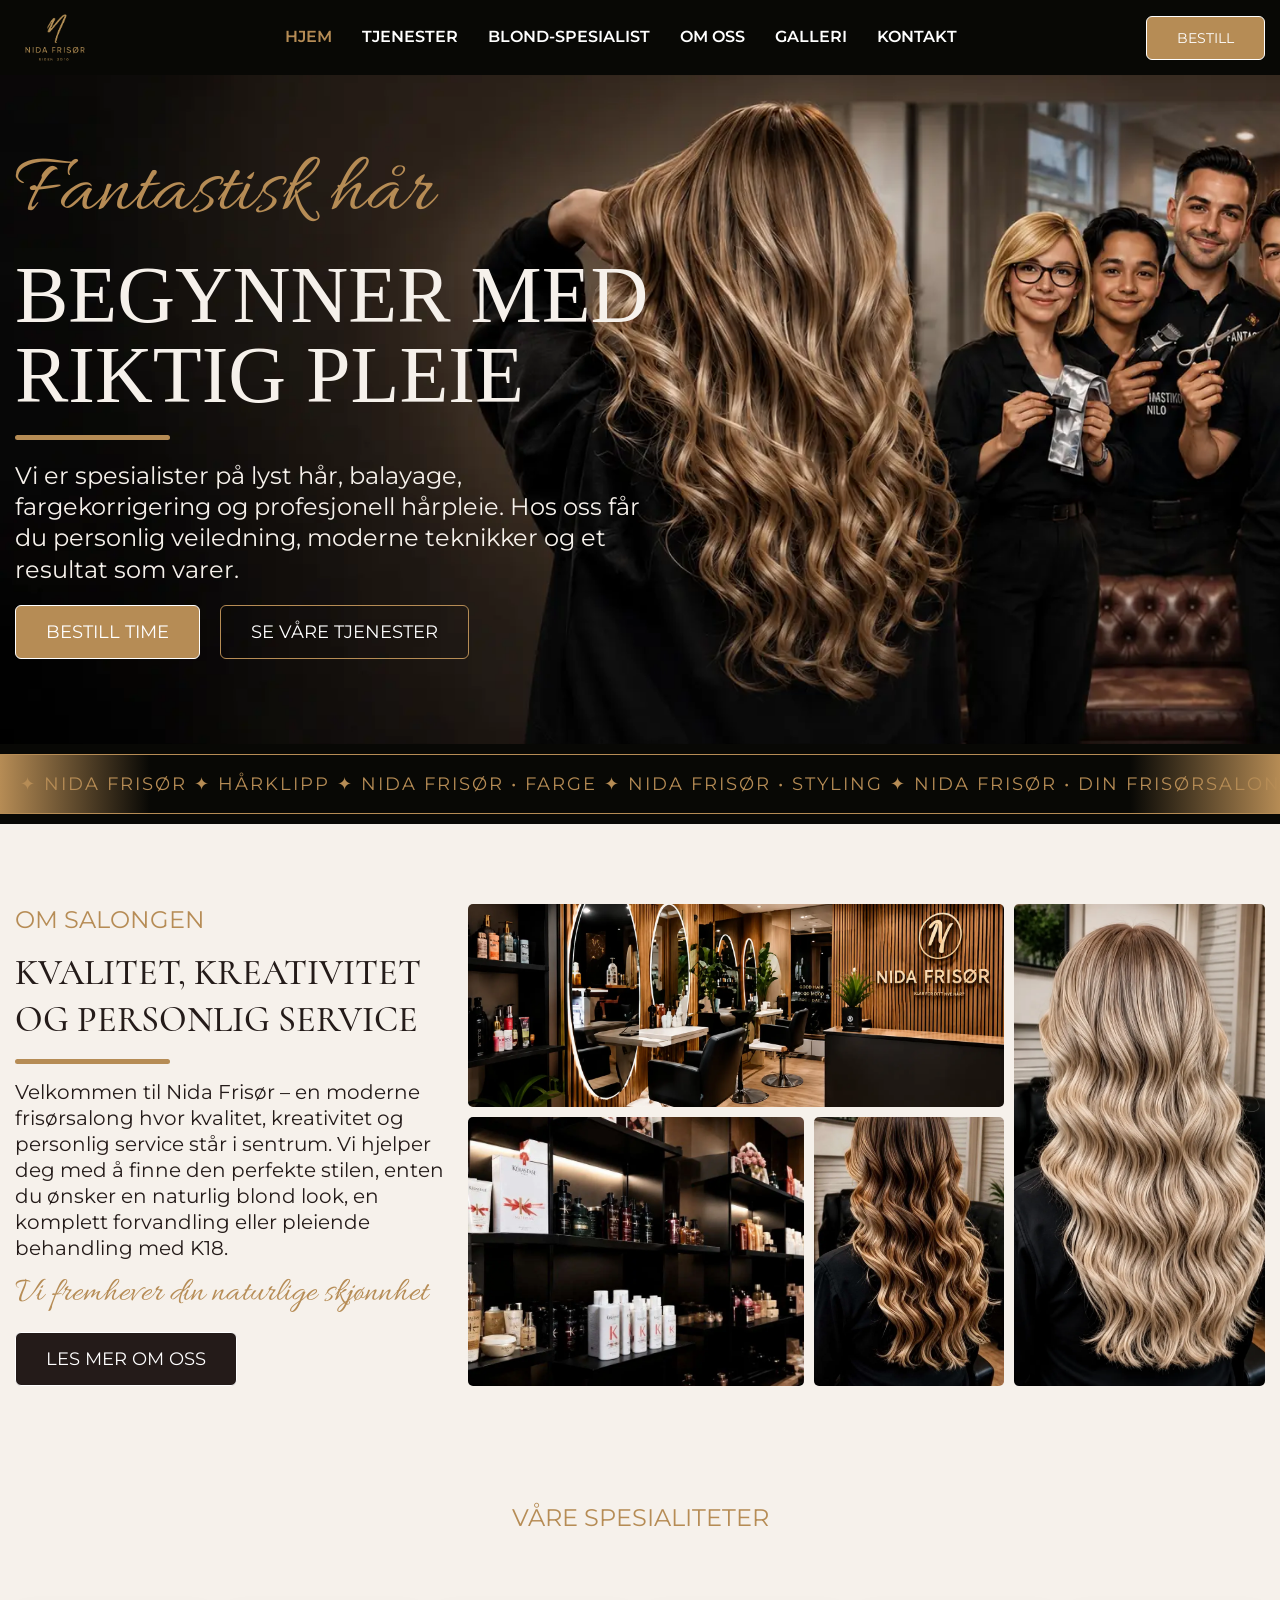
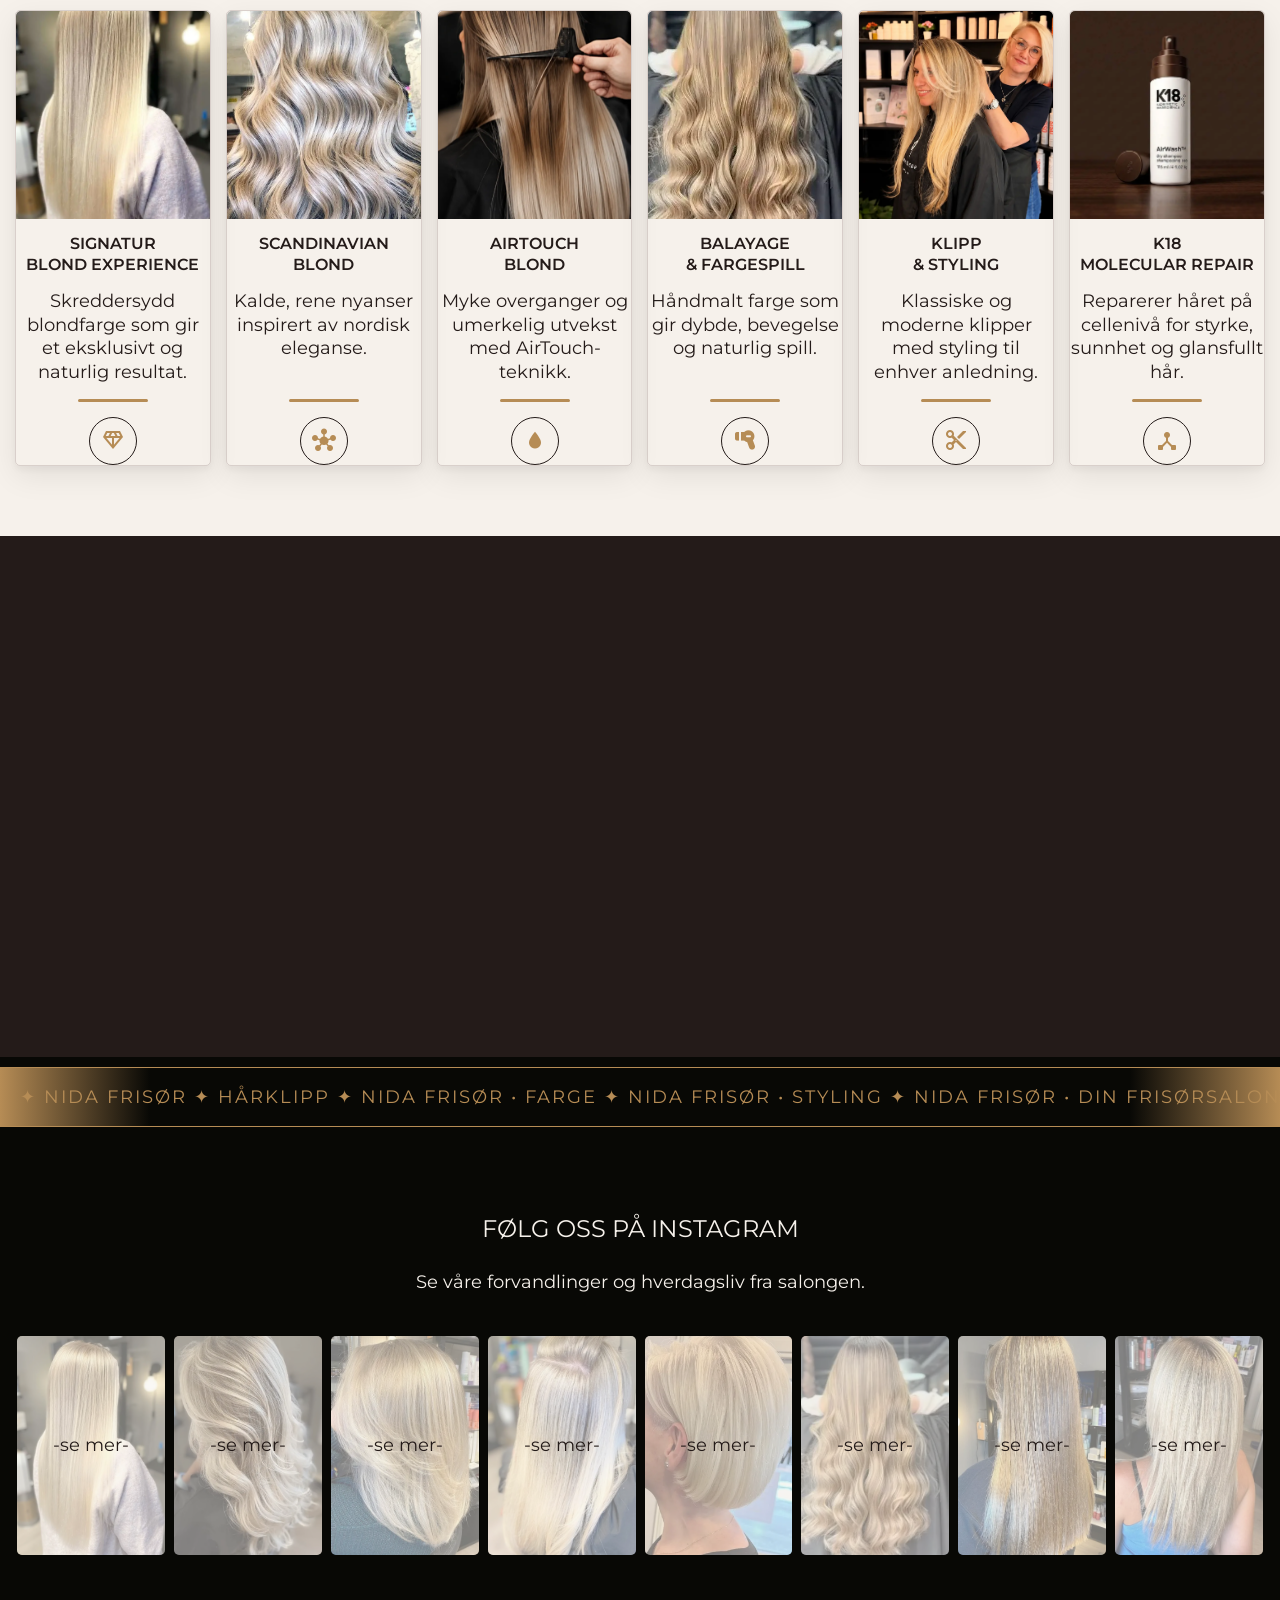
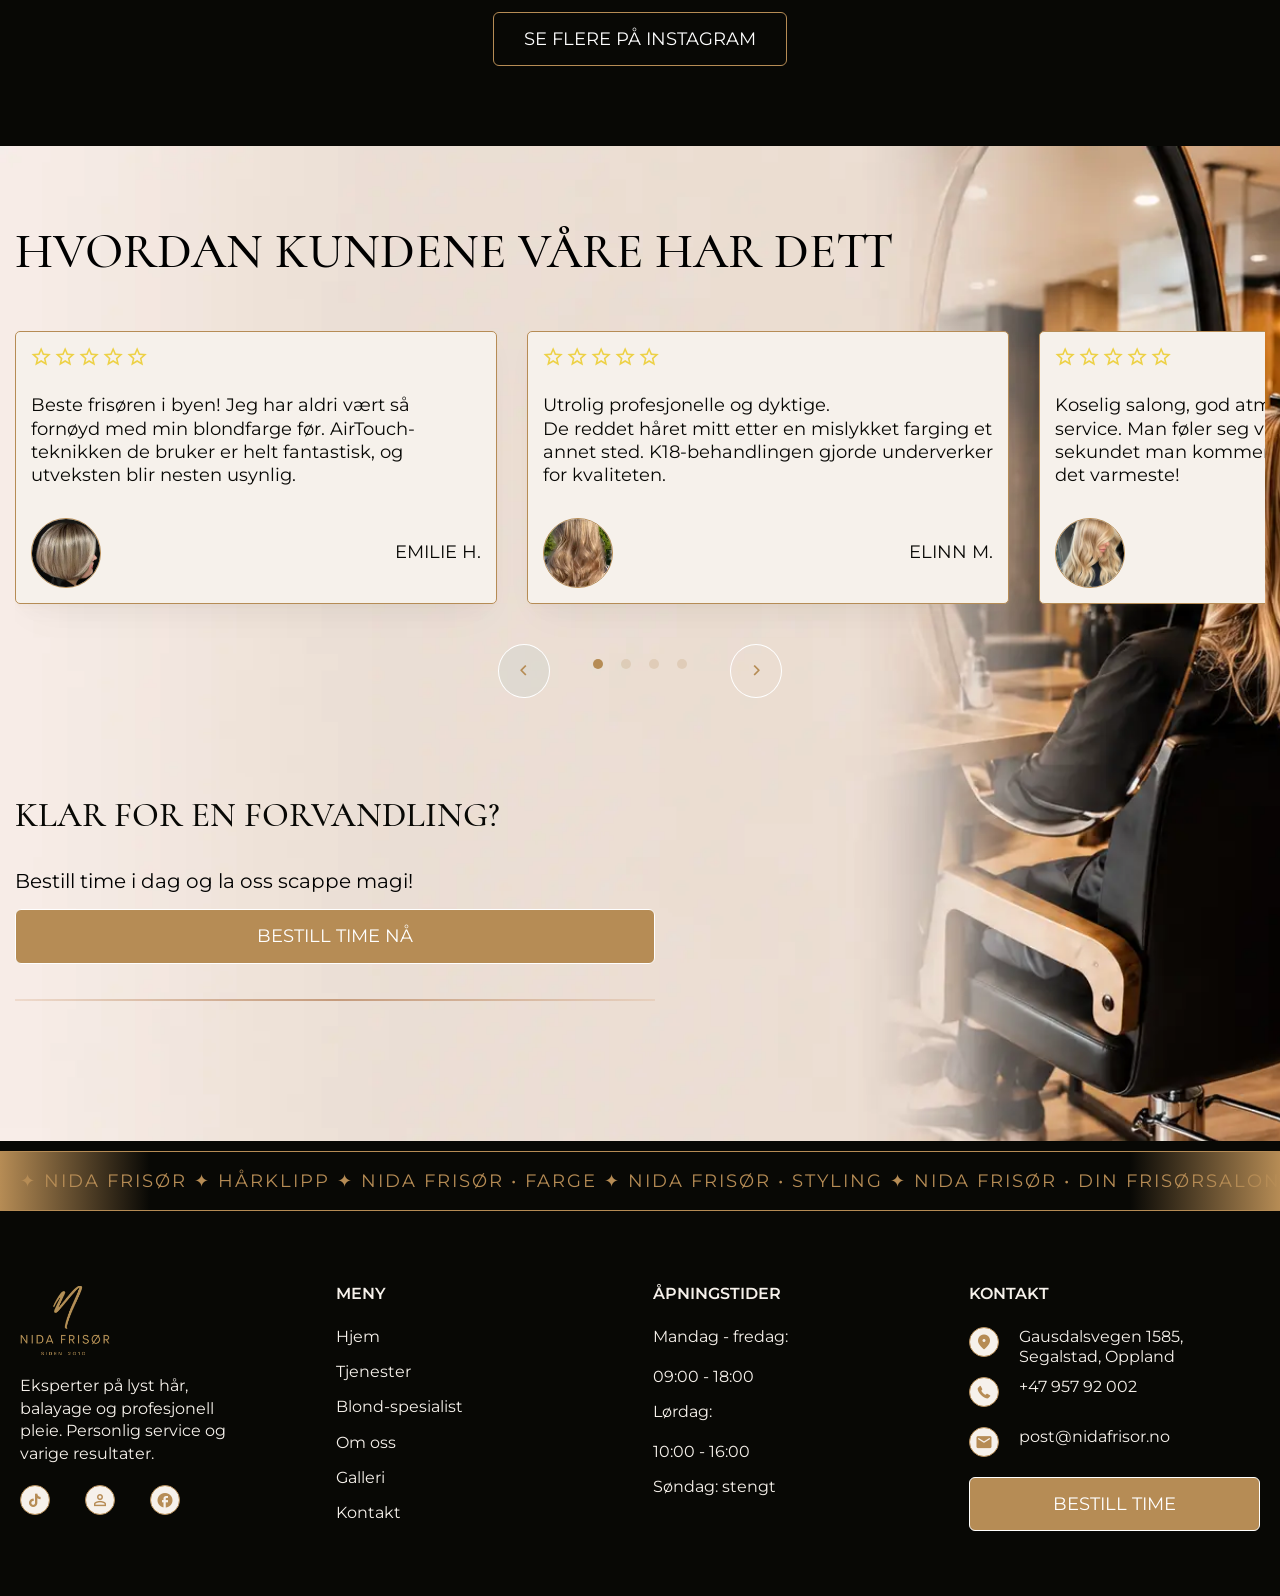
==== commit 600ef1a7: "Add files via upload" ====
--- a/index.html
+++ b/index.html
@@ -6,7 +6,7 @@
 	<meta charset="UTF-8">
 	<meta name="format-detection" content="telephone=no">
 	<!-- <style>body{opacity: 0;}</style> -->
-	<link rel="stylesheet" href="css/style.min.css?_v=20261018115959">
+	<link rel="stylesheet" href="css/style.min.css?_v=20261018132426">
 	<link rel="shortcut icon" href="favicon.ico">
 	<!-- <meta name="robots" content="noindex, nofollow"> -->
 	<meta name="viewport" content="width=device-width, initial-scale=1.0">
@@ -549,7 +549,7 @@
 			</div>
 		</footer>
 	</div>
-	<script src="js/app.min.js?_v=20261018115959"></script>
+	<script src="js/app.min.js?_v=20261018132426"></script>
 </body>
 
 </html>
--- a/css/style.min.css
+++ b/css/style.min.css
@@ -1 +1 @@
-@import url(https://fonts.googleapis.com/css?family=Montserrat:regular,500,600,700,800&display=swap);@font-face{font-family:Garamond-400;src:url(../fonts/Garamond-400.woff2) format("woff2"),url(../fonts/Garamond-400.woff) format("woff");font-weight:400;font-style:normal;font-display:swap}@font-face{font-family:Cormorant-500;src:url(../fonts/Cormorant-500.woff2) format("woff2"),url(../fonts/Cormorant-500.woff) format("woff");font-weight:400;font-style:normal;font-display:swap}@font-face{font-family:Allura-400;src:url(../fonts/Allura-400.woff2) format("woff2"),url(../fonts/Allura-400.woff) format("woff");font-weight:400;font-style:normal;font-display:swap}@font-face{font-family:icons;font-display:swap;src:url(../fonts/icons.woff2) format("woff2");font-weight:400;font-style:normal}[class*=_icon-]::before{font-family:icons;font-style:normal;font-weight:400;font-variant:normal;text-transform:none;line-height:1;-webkit-font-smoothing:antialiased;-moz-osx-font-smoothing:grayscale}._icon-account-outline:before{content:"";color:#b68c55}._icon-arow-right:before{content:"";color:#b68c55}._icon-carbon_bottles:before{content:"";color:#b68c55}._icon-chat:before{content:"";color:#b68c55}._icon-cup-ice:before{content:"";color:#b68c55}._icon-cup-star:before{content:"";color:#b68c55}._icon-device-hub:before{content:"";color:#b68c55}._icon-diamond:before{content:"";color:#b68c55}._icon-drop:before{content:"";color:#b68c55}._icon-email:before{content:"";color:#b68c55}._icon-facebook1:before{content:"";color:#b68c55}._icon-game-cross:before{content:"";color:#b68c55}._icon-gem-stone:before{content:""}._icon-geo-location:before{content:"";color:#b68c55}._icon-hair-clip:before{content:""}._icon-hair-dryer:before{content:"";color:#b68c55}._icon-hairdryer-f:before{content:"";color:#b68c55}._icon-hurt:before{content:"";color:#b68c55}._icon-instagram1:before{content:""}._icon-round-hub:before{content:"";color:#b68c55}._icon-scissors1:before{content:"";color:#b68c55}._icon-star:before{content:"";color:#b68c55}._icon-telephone:before{content:"";color:#b68c55}._icon-tiktok:before{content:"";color:#b68c55}._icon-droplet:before{content:""}._icon-phone:before{content:""}._icon-location:before{content:""}._icon-quotes-left:before{content:""}._icon-quotes-right:before{content:""}._icon-trophy:before{content:""}._icon-sun:before{content:""}._icon-star-full:before{content:""}._icon-heart:before{content:""}._icon-circle-right:before{content:""}._icon-circle-left:before{content:""}._icon-scissors:before{content:""}._icon-facebook:before{content:""}._icon-instagram:before{content:""}._icon-t:before{content:""}:root{--bg-primary:#080805;--bg-secondary:#F6F1EB;--bg-accent:#B68C55;--bg-inverse:#241B19;--text-primary:#080805;--text-secondary:#ffffff;--text-accent:#B68C55;--text-inverse:#F6F1EB}*{padding:0;margin:0;border:0}*,*::after,*::before{box-sizing:border-box}*::after,*::before{display:inline-block}body,html{height:100%;min-width:320px}body{color:#000;line-height:1;font-family:Montserrat;font-size:.875rem;-ms-text-size-adjust:100%;-moz-text-size-adjust:100%;-webkit-text-size-adjust:100%;-webkit-font-smoothing:antialiased;-moz-osx-font-smoothing:grayscale}button,input,textarea{font-family:Montserrat;font-size:inherit;line-height:inherit;color:inherit;background-color:rgba(0,0,0,0)}input,textarea{width:100%}label{display:inline-block}button,option,select{cursor:pointer}a{display:inline-block;color:inherit;text-decoration:none}ul li{list-style:none}img{vertical-align:top}h1,h2,h3,h4,h5,h6{font-weight:inherit;font-size:inherit}.lock body{overflow:hidden;touch-action:none;-ms-scroll-chaining:none;overscroll-behavior:none}.wrapper{min-height:100%;display:flex;flex-direction:column;overflow:hidden}@supports (overflow:clip){.wrapper{overflow:clip}}.wrapper>main{flex:1 1 auto}.wrapper>*{min-width:0}[class*=__container]{max-width:80rem;margin:0 auto;padding:0 .9375rem}[class*="--gc"]{display:grid;min-width:0;grid-template-columns:.9375rem 1fr minmax(auto,78.125rem) 1fr .9375rem}[class*="--gc"]>*{min-width:0;grid-column:3/4}.rating{display:inline-block}.rating__items{display:inline-flex;align-items:flex-start;gap:.25rem}.rating__item{flex:0 0 1.25rem;width:1.25rem;height:1.25rem;position:relative;background:url([data-uri]) 0 0/1.25rem no-repeat;transition:all .3s}.rating__item--active{background:url([data-uri]) 0 0/1.25rem no-repeat}.rating__item span{position:absolute;top:0;left:0;width:0%;height:1.25rem;background:url([data-uri]) 0 0/1.25rem no-repeat}.rating__item:not(:last-child)::after{content:"";position:absolute;right:0;top:0;height:100%;width:.25rem;-webkit-transform:translateX(100%);transform:translateX(100%)}[data-rating=set] .rating__item:not(:last-child)::after{cursor:pointer}.rating__input{width:100%;height:100%;opacity:0;display:block}[data-rating=set] .rating__input{cursor:pointer}.tabs__navigation{display:grid;grid-template-columns:repeat(5,1fr);gap:.3125rem}.tabs__title{text-transform:capitalize;border:.0625rem solid var(--bg-accent);padding:.625rem 1.5625rem;border-radius:.3125rem;color:var(--bg-accent)}.tabs__title._tab-active{border:.0625rem solid var(--bg-secondary);color:var(--bg-secondary);background-color:var(--bg-accent)}.tabs__content{border:.0625rem solid var(--text-secondary);padding:.625rem .9375rem;color:var(--bg-secondary);border-radius:.1875rem}.tabs__cards{display:grid;grid-template-columns:repeat(3,1fr);gap:.3125rem}.tabs__card{display:flex;justify-content:flex-start;gap:.3125rem;border:.0625rem solid var(--text-secondary);border-radius:.3125rem;box-shadow:0 .25rem 1.25rem rgba(0,0,0,.05);transition:.5s}.tabs__card:hover{-webkit-transform:translateY(-.125rem);transform:translateY(-.125rem);box-shadow:0 .625rem 1.875rem rgba(36,36,36,.08)}.tabs__image{width:9.375rem;height:12.5rem;flex-shrink:0;overflow:hidden}.tabs__image img{width:100%;height:100%;aspect-ratio:150/150;-o-object-fit:cover;object-fit:cover;border-top-left-radius:.3125rem;border-bottom-left-radius:.3125rem}.tabs__text{display:flex;flex-direction:column;gap:.625rem;padding:.3125rem}.tabs__up{display:flex;gap:.625rem;align-items:center}.tabs__icon{padding:.3125rem;border-radius:50%;border:.0625rem solid var(--bg-accent);display:flex;justify-content:center;align-items:center;background-color:var(--text-primary);transition:.5s}.tabs__icon:hover{background-color:rgba(0,0,0,0)}.tabs__name{color:var(--text-primary);text-transform:uppercase;line-height:130%}.tabs__description{color:var(--text-primary);line-height:130%;flex-grow:1}.tabs__price{line-height:130%;color:var(--text-primary)}.tabs__link{color:var(--text-primary);line-height:130%;color:var(--text-accent);font-weight:600;display:flex;align-items:center;flex-direction:row-reverse;justify-content:flex-end;gap:.5rem;transition:.5s;-webkit-animation:pulse .5s ease-in-out infinite alternate;animation:pulse .5s ease-in-out infinite alternate}.tabs__link:hover{color:var(--text-secondary);box-shadow:0 .625rem 1.875rem rgba(36,36,36,.08)}@-webkit-keyframes pulse{0%{opacity:0}50%{opacity:1}100%{opacity:1}}@keyframes pulse{0%{opacity:0}50%{opacity:1}100%{opacity:1}}.ibg{width:100%;height:100%;-o-object-fit:cover;object-fit:cover}.ibg--top{-o-object-position:top;object-position:top}.ibg--bottom{-o-object-position:bottom;object-position:bottom}.ibg--left{-o-object-position:left;object-position:left}.ibg--right{-o-object-position:right;object-position:right}.ibg--contain{-o-object-fit:contain;object-fit:contain}[class*=__button-gold]{color:#fff;background-color:#b68c55;border:.0625rem solid #fff;text-align:center;font-family:Montserrat;padding:.875rem 1.875rem;border-radius:.375rem;line-height:135%;transition:.5s}[class*=__button-gold]:hover{color:#b68c55;background-color:rgba(0,0,0,0);border:.0625rem solid #b68c55}[class*=__button-transporet]{text-transform:uppercase;color:#fff;background-color:rgba(0,0,0,0);border:.0625rem solid #b68c55;text-align:center;font-family:Montserrat;padding:.875rem 1.875rem;border-radius:.375rem;line-height:135%;transition:.5s}[class*=__button-transporet]:hover{color:#fff;background-color:#b68c55;border:.0625rem solid #fff}[class*=__button-chocolate]{text-transform:uppercase;color:#fff;background-color:#241b19;border:.0625rem solid #fff;text-align:center;font-family:Montserrat;padding:.875rem 1.875rem;border-radius:.375rem;line-height:135%;transition:.5s}[class*=__button-chocolate]:hover{color:#241b19;background-color:#b68c55;border:.0625rem solid #241b19}[class*=__sub-text]{color:#fff;text-align:center;font-family:Montserrat;line-height:135%}[class*=__span]{color:#b68c55;font-family:Montserrat;line-height:135%;font-weight:500}._header-scroll.header::before{content:"";z-index:1;position:absolute;width:100%;height:100%;top:0;left:0}._header-scroll.header .header__container{padding-top:.5rem;padding-bottom:.5rem;height:4.6875rem}._header-scroll.header .header__logo img{width:3.75rem}._header-scroll._header-scroll{position:fixed;top:-15%;transition:top .7s ease 0s}._header-scroll._header-show{transition:top .3s ease 0s;top:0}.header{position:fixed;z-index:150;top:0;left:0;width:100%;background-color:#080805}.header__container{display:flex;justify-content:space-between;padding-top:.9375rem;padding-bottom:.9375rem;transition:all .5s ease 0s;align-items:center}.header__logo{position:relative;z-index:6;margin-right:.3125rem;margin-left:.3125rem}.header__logo img{transition:all .5s ease 0s}.header__menu{display:flex;justify-content:center;align-items:center;flex-wrap:wrap}.header .menu__body{display:flex;justify-content:center;align-items:center}.header .menu__list{display:flex;flex-wrap:wrap;justify-content:center;align-items:center;gap:1.875rem;display:inline-block;padding:.625rem .9375rem;transition:color .3s ease}.header .menu__link{position:relative;z-index:5;font-size:1.125rem;font-weight:600;line-height:130%;color:#fff;background:linear-gradient(#fff,#fff) bottom/var(--t,0) 2px no-repeat;transition:.5s}.header .menu__link:hover{color:#b68c55;--t:100%}.header .header__btr{display:flex;align-items:center;justify-content:flex-end;z-index:15}.header .btr__header__item{padding:.875rem 1.875rem;color:#fff;background-color:#b68c55;border-radius:.375rem;border:.0625rem solid #fff;transition:.5s}.header .btr__header__item:hover{background-color:rgba(0,0,0,0);color:#b68c55;border:.0625rem solid #b68c55}.header .menu__link--vip{color:#b68c55}.header .menu__link--vip:hover{color:#fff}.header .icon-menu{display:none}.menu-open .icon-menu span{-webkit-transform:scale(0);transform:scale(0)}.menu-open .icon-menu::before{top:50%;-webkit-transform:rotate(-90deg);transform:rotate(-90deg);margin-top:-.0625rem}.menu-open .icon-menu::after{bottom:50%;-webkit-transform:rotate(90deg);transform:rotate(90deg);margin-bottom:-.0625rem}.footer{background-color:var(--text-primary)}.footer__logo img{aspect-ratio:80/62;-o-object-fit:cover;object-fit:cover}.footer__brand-info{max-width:14.375rem;color:var(--text-inverse);font-size:1rem;line-height:140%}.footer__social-icons{display:flex;gap:2.1875rem}.footer__columns{display:grid;grid-template-columns:repeat(4,1fr)}.footer__column{display:flex;flex-direction:column;padding:.3125rem;font-size:1rem}.footer__heading{font-weight:600;color:var(--text-inverse)}.footer__links{color:var(--text-inverse);display:flex;flex-direction:column;gap:.9375rem}.footer__link{font-size:1rem;line-height:127%;transition:.5s}.footer__link:hover{color:var(--text-accent)}.footer__info-time{color:var(--text-inverse);display:flex;flex-direction:column;gap:.9375rem}.footer__info-mandag{font-size:1rem;line-height:125%}.footer__info-lørdag{font-size:1rem;line-height:125%}.footer__info-søndag{font-size:1rem;line-height:125%}.footer__info-contact{color:var(--text-inverse)}.footer__info-row{display:flex;gap:1.25rem;color:var(--text-inverse)}.footer .footer__info-adress{font-size:1rem;line-height:125%}.footer .footer__info-tel{font-size:1rem;line-height:125%}.footer .footer__info-mail{font-size:1rem;line-height:125%}.footer__button-gold{display:flex;justify-content:center;align-items:center}.footer__button-gold--2{font-size:1rem}.footer__info-adress{font-size:1rem;transition:.5s}.footer__info-adress:hover{color:var(--text-accent)}.footer__info-tel{font-size:1rem;transition:.5s}.footer__info-tel:hover{color:var(--text-accent)}.footer__info-mail{font-size:1rem;transition:.5s}.footer__info-mail:hover{color:var(--text-accent)}.footer__info-icon,.icons-facebook,.icons-instagram,.icons-tiktok{font-size:1.125rem;padding:.3125rem;border-radius:50%;background-color:var(--text-inverse);border:.0625rem solid var(--text-accent);display:flex;justify-content:center;align-items:center;transition:all .6s}.footer__info-icon:hover,.icons-facebook:hover,.icons-instagram:hover,.icons-tiktok:hover{background-color:rgba(0,0,0,0)}.kontakt{background-color:var(--bg-secondary)}.kontakt__title{color:var(--text-accent);text-transform:capitalize}.kontakt__cards{display:grid;grid-template-columns:repeat(3,1fr);gap:1.25rem}.kontakt__card{display:flex;gap:.9375rem;padding:.9375rem;background-color:var(--bg-primary);border-radius:.25rem;color:var(--text-inverse)}.kontakt__icon{display:flex;justify-content:center;align-items:center;padding:.3125rem}.kontakt__adress,.kontakt__mail,.kontakt__phone{display:flex;justify-content:center;align-items:center;transition:.5s}.kontakt__adress:hover,.kontakt__mail:hover,.kontakt__phone:hover{color:var(--text-accent)}.kontakt__info{line-height:135%}.kontakt__oss{color:var(--text-accent);font-weight:500}.kontakt__item{display:flex;gap:1.6875rem;margin-bottom:.9375rem}.kontakt__item-text{color:var(--text-primary);line-height:133%;max-width:46.875rem;display:flex;gap:.625rem}.kontakt__item-text::before{content:"";flex:0 0 .25rem;width:.25rem;background-color:var(--bg-accent);border-radius:.125rem;-webkit-transform:translateY(.3125rem);transform:translateY(.3125rem);-webkit-animation:pulse .5s ease-in-out infinite alternate;animation:pulse .5s ease-in-out infinite alternate}@keyframes pulse{0%{opacity:0}50%{opacity:1}100%{opacity:1}}.kontakt__map img{width:100%;height:100%;aspect-ratio:950/550;-o-object-fit:cover;object-fit:cover;border:.0625rem solid var(--bg-accent);border-radius:.3125rem}.kontakt .icons-facebook,.kontakt .icons-instagram,.kontakt .icons-tiktok{padding:1.5625rem;border:.0625rem solid var(--bg-accent);font-size:1.625rem;background-color:var(--bg-primary);border-radius:8%;transition:.5s}.kontakt .icons-facebook:hover,.kontakt .icons-instagram:hover,.kontakt .icons-tiktok:hover{background-color:rgba(0,0,0,0)}.tjenester{position:relative}.tjenester::before{content:"";position:absolute;top:0;left:0;width:100%;height:100%;z-index:0;background:url(../img/background_tjenester.webp) center center/cover no-repeat;transition:-webkit-filter .3s ease,-webkit-transform .3s ease;transition:filter .3s ease,transform .3s ease;transition:filter .3s ease,transform .3s ease,-webkit-filter .3s ease,-webkit-transform .3s ease}.tjenester__block{position:relative;z-index:2;max-width:34.375rem;display:flex;flex-direction:column;gap:1.25rem}.tjenester__title{color:var(--text-accent);text-transform:capitalize;font-family:Allura-400}.tjenester__sub-title{text-transform:uppercase;max-width:25rem;color:var(--bg-secondary);font-family:Cormorant}.tjenester__line{height:.3125rem;background-color:var(--bg-accent);border-radius:.3125rem;border:.0625rem solid transparent;transition:.5s}.tjenester__line:hover{background-color:rgba(0,0,0,0);border:.0625rem solid var(--text-accent)}.tjenester__description{color:var(--bg-secondary);line-height:130%}.info{background-color:var(--bg-secondary)}.vifremhever{border-top:.0625rem solid var(--bg-accent);position:relative}.vifremhever::before{content:"";position:absolute;top:0;left:0;width:100%;height:100%;z-index:0;background:url(../img/background_salon.webp) center center/cover no-repeat}.vifremhever__block{max-width:53.125rem;position:relative;z-index:5;padding:1.25rem;border-radius:.9375rem;background-color:rgba(251,225,189,.326);display:grid;grid-template-columns:repeat(2,1fr);gap:.625rem}.vifremhever__title{font-family:Allura-400;color:var(--text-accent);max-width:15.625rem;line-height:135%;text-shadow:0 .25rem .625rem rgba(0,0,0,.15)}.vifremhever__text{display:flex;flex-direction:column;gap:.625rem;color:var(--text-primary)}.vifremhever__sub-title{line-height:135%}.vifremhever__description{line-height:135%}.vifremhever__button-gold{display:flex;justify-content:center;align-items:center;position:absolute;z-index:3}.blondspecialist{position:relative;z-index:3}.blondspecialist::before{content:"";position:absolute;top:0;left:0;width:100%;height:100%;z-index:-1;background:url(../img/background_blond.webp) top left/cover no-repeat;transition:-webkit-filter .3s ease,-webkit-transform .3s ease;transition:filter .3s ease,transform .3s ease;transition:filter .3s ease,transform .3s ease,-webkit-filter .3s ease,-webkit-transform .3s ease}.blondspecialist__container{position:relative}.blondspecialist__contant{display:flex;flex-direction:column;gap:.9375rem;max-width:37.5rem}.blondspecialist__title{text-transform:uppercase;color:var(--text-accent)}.blondspecialist__subtitle{line-height:130%;color:var(--text-primary)}.blondspecialist__decor{color:var(--text-accent);font-family:Allura-400}.blondspecialist__line{height:.25rem;background-color:var(--bg-accent);border-radius:.3125rem;border:.0625rem solid transparent;transition:.5s;-webkit-animation:animlone 2s ease-in-out infinite;animation:animlone 2s ease-in-out infinite}.blondspecialist__line:hover{background-color:rgba(0,0,0,0);border:.0625rem solid var(--text-accent)}.blondspecialist__drømmer{line-height:130%;color:var(--text-primary)}.blondspecialist__enten{line-height:130%;color:var(--text-primary)}.blondspecialist__button-gold{text-transform:uppercase}.blondspecialist__icon{width:18.75rem;height:18.75rem;position:absolute;top:50%;right:0;-webkit-transform:translateY(-50%);transform:translateY(-50%)}.blondspecialist__icon img{width:100%;height:100%;aspect-ratio:150/150;-o-object-fit:cover;object-fit:cover;border:.0625rem solid var(--text-accent);border-radius:50%}.specialist{background-color:var(--bg-secondary)}.specialist__title{color:var(--text-accent);text-align:center;text-transform:uppercase;font-weight:500;margin-bottom:1.25rem}.specialist__sub-title{color:var(--text-primary);text-align:center;text-transform:uppercase;font-weight:500;margin-bottom:1.875rem}.specialist__line{height:.1875rem;border-radius:.125rem;background-color:var(--bg-accent);margin-bottom:1.25rem;margin:0 auto 1.25rem auto;text-align:center;display:flex;align-items:center;justify-content:center;position:relative}.specialist__cards{display:grid;grid-template-columns:repeat(4,1fr);gap:.9375rem}.specialist__card{display:flex;flex-direction:column;gap:1.25rem;padding:.625rem;border:.0625rem solid var(--text-secondary);border-radius:.4375rem;box-shadow:0 .25rem .75rem rgba(0,0,0,.05);transition:.7s}.specialist__card:hover{border:.0625rem solid var(--bg-accent);-webkit-transform:translateY(-.25rem);transform:translateY(-.25rem)}.specialist__foto img{width:100%;height:100%;aspect-ratio:185/270;-o-object-fit:cover;object-fit:cover;border-radius:.3125rem}.specialist__name{color:var(--text-primary);text-align:center;text-transform:uppercase;line-height:130%;max-width:25rem;font-weight:500;margin:0 auto}.specialist__text{color:var(--text-primary);text-align:center;max-width:21.875rem;margin:0 auto;line-height:130%;flex-grow:1}.specialist__icon{padding:.625rem;background-color:var(--bg-primary);border:.0625rem solid var(--bg-accent);border-radius:50%;display:flex;justify-content:center;align-items:center;align-self:center}._icon-heart{font-size:1rem;-webkit-animation:animicon 1.3s ease-in-out infinite;animation:animicon 1.3s ease-in-out infinite;position:absolute;top:50%;left:50%;-webkit-transform:translate(-50%,-50%);transform:translate(-50%,-50%);color:var(--text-accent)}@-webkit-keyframes animicon{0%{opacity:1}50%{opacity:.2}100%{opacity:1}}@keyframes animicon{0%{opacity:1}50%{opacity:.2}100%{opacity:1}}.behandlingerfor{background-color:var(--bg-secondary)}.behandlingerfor__title{color:var(--text-accent);text-transform:uppercase;font-weight:500;line-height:135%;padding:.625rem}.behandlingerfor__items{display:flex;flex-direction:column;gap:5rem}.behandlingerfor__row{display:grid;grid-template-columns:repeat(3,1fr);gap:.9375rem}.behandlingerfor__left{display:flex;gap:.9375rem;padding:1.25rem;background-color:var(--bg-secondary);border:.0625rem solid var(--text-secondary);border-radius:.4375rem;box-shadow:0 .25rem .75rem rgba(0,0,0,.05);transition:.3s}.behandlingerfor__left:hover{-webkit-transform:translateY(-.25rem);transform:translateY(-.25rem)}.behandlingerfor__icon{border:.0625rem solid var(--text-accent);border-radius:50%;display:flex;align-items:center;flex-shrink:0;justify-content:center;background-color:var(--text-primary);width:3.125rem;height:3.125rem;transition:.5s}.behandlingerfor__icon:hover{background-color:rgba(0,0,0,0)}.behandlingerfor__text-left{display:flex;flex-direction:column;gap:.9375rem}.behandlingerfor__name-left{color:var(--text-accent);text-transform:uppercase;line-height:135%}.behandlingerfor__sub-title-right{color:var(--text-accent);line-height:135%}.behandlingerfor__sub-title-decor{color:var(--text-accent);font-family:Allura-400}.behandlingerfor__line{background-color:var(--bg-accent);height:.3125rem;border-radius:.125rem;-webkit-animation:animlone 2s ease-in-out infinite;animation:animlone 2s ease-in-out infinite}.behandlingerfor__right{display:flex;flex-direction:column;gap:.9375rem}.behandlingerfor__sub-title,.behandlingerfor__text-right{line-height:130%}.behandlingerfor__button-gold{align-self:flex-start}@-webkit-keyframes animlone{0%{opacity:1}50%{opacity:.2}100%{opacity:1}}@keyframes animlone{0%{opacity:1}50%{opacity:.2}100%{opacity:1}}.omoss{position:relative;z-index:-1}.omoss::before{content:"";position:absolute;top:0;left:0;width:100%;height:100%;z-index:-1;background:url(../img/background_om.webp) center center/cover no-repeat;transition:-webkit-filter .3s ease,-webkit-transform .3s ease;transition:filter .3s ease,transform .3s ease;transition:filter .3s ease,transform .3s ease,-webkit-filter .3s ease,-webkit-transform .3s ease}.omoss__up{display:flex;flex-direction:column;gap:.625rem;max-width:40.625rem}.omoss__name{text-transform:uppercase;color:var(--text-accent)}.omoss__title{line-height:130%;color:var(--text-primary)}.omoss__decor{color:var(--text-accent);font-family:Allura-400}.omoss__decorback{color:var(--text-accent);font-family:Allura-400}.omoss__line{max-width:21.875rem;height:.25rem;border-radius:.1875rem;background-color:var(--text-accent);margin:.1875rem}.omoss__star{color:var(--text-accent);position:absolute;top:0;right:50%}.omoss__text{display:flex;flex-direction:column;gap:.9375rem;line-height:130%;max-width:36.25rem}.omoss__panel{max-width:46.875rem}.omoss__cards{border:.0625rem solid var(--bg-accent);background-color:var(--bg-inverse);border-radius:.4375rem;padding:.9375rem;display:grid;grid-template-columns:repeat(3,1fr);gap:.9375rem;margin-bottom:2.5rem}.omoss__card{display:flex;gap:.9375rem}.omoss__icon{font-size:1.25rem;display:flex;align-self:center;border:.0625rem solid var(--bg-accent);border-radius:50%;padding:.3125rem;transition:.4s}.omoss__icon:hover{-webkit-transform:scale(1.2);transform:scale(1.2)}.omoss__box{display:grid;grid-template-columns:repeat(3,1 fr);gap:.3125rem;justify-content:center;flex-direction:column;text-transform:capitalize}.omoss__dexcription{color:var(--text-inverse);line-height:130%}.team{background-color:var(--bg-secondary)}.team__cards{display:grid;grid-template-columns:repeat(2,1fr);gap:1.25rem}.team__card{display:flex;flex-direction:column;gap:.9375rem;justify-content:center;align-items:center;text-align:center}.team__title{color:var(--text-primary);line-height:130%}.team__sub-title{color:var(--text-primary);line-height:130%}.team__img img{width:100%;height:100%;aspect-ratio:500/180;-o-object-fit:cover;object-fit:cover}.team__foto img{width:100%;height:100%;aspect-ratio:500/320;-o-object-fit:cover;object-fit:cover}.faces{background-color:var(--bg-secondary)}.faces__cards{display:grid;grid-template-columns:repeat(6,1fr);gap:.625rem}.faces__card{padding:.625rem;border:.0625rem solid var(--text-secondary);border-radius:.4375rem;box-shadow:0 .25rem 1.875rem rgba(0,0,0,.05);display:flex;flex-direction:column;gap:.3125rem;text-align:center}.faces__img img{width:100%;height:100%;aspect-ratio:235/315;-o-object-fit:cover;object-fit:cover;border-radius:.4375rem;box-shadow:0 .25rem 1.875rem rgba(0,0,0,.05);border:.0625rem solid var(--text-secondary)}.faces__name{color:var(--text-primary);line-height:130%;text-transform:capitalize}.faces__title{color:var(--text-accent);line-height:130%;text-transform:uppercase;letter-spacing:.125rem}.faces__description{line-height:130%;flex-grow:1}.faces__line{width:3.125rem;height:.1875rem;background-color:var(--text-accent);border-radius:.1875rem;margin:.1875rem}.faces__imgtext img{width:100%;height:100%;aspect-ratio:500/180;-o-object-fit:cover;object-fit:cover}.hero{position:relative;overflow:hidden;width:100%}.hero::before{content:"";position:absolute;top:0;left:0;width:100%;height:100%;z-index:0;background:url(../img/background_hero.webp) top left/cover no-repeat;transition:-webkit-filter .3s ease,-webkit-transform .3s ease;transition:filter .3s ease,transform .3s ease;transition:filter .3s ease,transform .3s ease,-webkit-filter .3s ease,-webkit-transform .3s ease}.hero__container,.hero__contant{position:relative;z-index:5}.hero__contant{display:flex;flex-direction:column;gap:1.25rem;max-width:40rem}.hero__decor{color:var(--text-accent);font-family:Allura-400}.hero__title{color:var(--bg-secondary);font-family:Cormorant}.hero__line{height:.3125rem;background-color:var(--bg-accent);border-radius:.3125rem;border:.0625rem solid transparent;transition:.5s}.hero__line:hover{background-color:rgba(0,0,0,0);border:.0625rem solid var(--text-accent)}.hero__sub-title{color:var(--bg-secondary);line-height:130%}.hero__buttons{display:flex;gap:1.25rem}.rullendetekstvisning{background-color:#080805;width:100%}.rullendetekstvisning__body{position:relative;width:100%;overflow:hidden;background-color:var(--bg-primary);border-top:.0625rem solid var(--bg-accent);border-bottom:.0625rem solid var(--bg-accent)}.rullendetekstvisning__body::after,.rullendetekstvisning__body::before{content:"";position:absolute;top:0;bottom:0;width:9.375rem;z-index:2;pointer-events:none}.rullendetekstvisning__body::before{left:0;background:linear-gradient(to right,#b68c55 0,rgba(182,140,85,0) 100%)}.rullendetekstvisning__body::after{right:0;background:linear-gradient(to left,#b68c55 0,rgba(182,140,85,0) 100%)}.rullendetekstvisning__body:hover .rullendetekstvisning__track{-webkit-animation-play-state:paused;animation-play-state:paused}.rullendetekstvisning__track{display:flex;width:-webkit-max-content;width:max-content;color:var(--text-accent);font-family:Montserrat;white-space:nowrap;text-transform:uppercase;letter-spacing:.125rem;-webkit-animation:animation-rullendetekstvisning 30s linear infinite;animation:animation-rullendetekstvisning 30s linear infinite}@-webkit-keyframes animation-rullendetekstvisning{0%{-webkit-transform:translate3d(0,0,0);transform:translate3d(0,0,0)}100%{-webkit-transform:translate3d(-50%,0,0);transform:translate3d(-50%,0,0)}}@keyframes animation-rullendetekstvisning{0%{-webkit-transform:translate3d(0,0,0);transform:translate3d(0,0,0)}100%{-webkit-transform:translate3d(-50%,0,0);transform:translate3d(-50%,0,0)}}.omsalongen{background-color:var(--bg-secondary)}.omsalongen__contant{display:grid;grid-template-columns:35% 1fr;gap:.9375rem}.omsalongen__left{display:flex;flex-direction:column;gap:.9375rem;opacity:0;-webkit-transform:translateY(.9375rem);transform:translateY(.9375rem);transition:opacity .6s ease,-webkit-transform .6s ease;transition:opacity .6s ease,transform .6s ease;transition:opacity .6s ease,transform .6s ease,-webkit-transform .6s ease}.omsalongen__left._watcher-view{opacity:1;-webkit-transform:translateY(0);transform:translateY(0)}.omsalongen__right{opacity:0;-webkit-transform:translateY(.9375rem);transform:translateY(.9375rem);transition:opacity .6s ease,-webkit-transform .6s ease;transition:opacity .6s ease,transform .6s ease;transition:opacity .6s ease,transform .6s ease,-webkit-transform .6s ease}.omsalongen__right._watcher-view{opacity:1;-webkit-transform:translateY(0);transform:translateY(0)}.omsalongen__name{color:var(--text-accent);text-transform:uppercase;line-height:130%}.omsalongen__title{line-height:130%;color:var(--bg-inverse);text-transform:uppercase;font-family:Cormorant-500}.omsalongen__line{height:.3125rem;background-color:var(--bg-accent);border-radius:.3125rem;border:.0625rem solid transparent;transition:.5s}.omsalongen__line:hover{background-color:rgba(0,0,0,0);border:.0625rem solid var(--text-accent)}.omsalongen__sub-title{color:var(--bg-inverse);line-height:130%}.omsalongen__decor{color:var(--text-accent);font-family:Allura-400}.omsalongen__button-chocolate{width:-webkit-max-content;width:max-content;margin-top:auto}.omsalongen__fotoblog{display:flex;gap:.625rem}.omsalongen__longfoto{margin-bottom:.625rem}.omsalongen__longfoto img{width:100%;height:100%;aspect-ratio:450/170;-o-object-fit:cover;object-fit:cover;border-radius:.3125rem}.omsalongen__smallfoto{display:flex;gap:.625rem}.omsalongen__smallfoto img{width:100%;height:100%;aspect-ratio:150/120;-o-object-fit:cover;object-fit:cover;border-radius:.3125rem}.omsalongen__enfoto img{width:100%;height:100%;aspect-ratio:150/150;-o-object-fit:cover;object-fit:cover;border-radius:.3125rem}.spesialiteter{background-color:var(--bg-secondary)}.spesialiteter__title{color:var(--text-accent);text-transform:uppercase;display:flex;justify-content:center;align-items:center;opacity:0;-webkit-transform:translateY(.9375rem);transform:translateY(.9375rem);transition:opacity .6s ease,-webkit-transform .6s ease;transition:opacity .6s ease,transform .6s ease;transition:opacity .6s ease,transform .6s ease,-webkit-transform .6s ease}.spesialiteter__title._watcher-view{opacity:1;-webkit-transform:translateY(0);transform:translateY(0)}.spesialiteter__cards{display:grid;grid-template-columns:repeat(6,1fr);gap:.9375rem}.spesialiteter__card{display:flex;flex-direction:column;gap:.9375rem;border:.03125rem solid rgba(150,131,131,.3);border-radius:.3125rem;box-shadow:0 .25rem .375rem rgba(0,0,0,.04),0 .625rem 1.875rem rgba(0,0,0,.08);opacity:0;-webkit-transform:translateY(1.875rem);transform:translateY(1.875rem);transition:all .3s;cursor:pointer}.spesialiteter__card:hover{border:.0625rem solid var(--bg-accent);cursor:pointer;background-color:#fff}.spesialiteter__card._watcher-view{opacity:1;-webkit-transform:translateY(0);transform:translateY(0)}.spesialiteter__card._watcher-view:nth-child(1){transition-delay:.1s}.spesialiteter__card._watcher-view:nth-child(2){transition-delay:.2s}.spesialiteter__card._watcher-view:nth-child(3){transition-delay:.3s}.spesialiteter__card._watcher-view:nth-child(4){transition-delay:.4s}.spesialiteter__card._watcher-view:nth-child(5){transition-delay:.5s}.spesialiteter__card._watcher-view:nth-child(6){transition-delay:.6s}.card__foto img{width:100%;height:100%;aspect-ratio:280/300;-o-object-fit:cover;object-fit:cover;border-top-left-radius:.3125rem;border-top-right-radius:.3125rem;transition:.7s ease}.card__foto img:hover{opacity:.5;border-radius:.3125rem}.card__name{text-transform:uppercase;color:var(--bg-inverse);text-align:center;line-height:130%;font-weight:600}.card__name:hover{color:#b68c55;transition:.5s}.card__sub-title{text-align:center;color:var(--bg-inverse);line-height:130%;flex-grow:1}.card__line{height:.1875rem;background-color:var(--bg-accent);border-radius:.3125rem;border:.0625rem solid transparent;transition:.5s;align-self:center}.card__line:hover{background-color:rgba(0,0,0,0);border:.0625rem solid var(--text-accent)}.card__icon{width:3rem;height:3rem;border-radius:50%;border:.0625rem solid var(--bg-inverse);top:0;left:0;display:flex;justify-content:center;align-items:center;font-size:1.5rem;background-color:var(--bg-secondary);inset:0;margin:auto;transition:-webkit-transform .8s ease;transition:transform .8s ease;transition:transform .8s ease,-webkit-transform .8s ease}.card__icon:hover{-webkit-transform:scale(1.2);transform:scale(1.2)}._watcher-view{opacity:1;-webkit-animation:1s up 1 linear;animation:1s up 1 linear}@-webkit-keyframes up{0%{opacity:1;-webkit-transform:translateY(5rem);transform:translateY(5rem)}100%{opacity:1;-webkit-transform:translateY(0);transform:translateY(0)}}@keyframes up{0%{opacity:1;-webkit-transform:translateY(5rem);transform:translateY(5rem)}100%{opacity:1;-webkit-transform:translateY(0);transform:translateY(0)}}.hvorfor{background-color:var(--bg-inverse);color:#fff}.hvorfor__title{text-transform:uppercase;display:flex;justify-content:center;align-items:center;color:var(--text-accent);opacity:0;-webkit-transform:translateY(.9375rem);transform:translateY(.9375rem);transition:opacity .6s ease,-webkit-transform .6s ease;transition:opacity .6s ease,transform .6s ease;transition:opacity .6s ease,transform .6s ease,-webkit-transform .6s ease}.hvorfor__title._watcher-view{opacity:1;-webkit-transform:translateY(0);transform:translateY(0)}.hvorfor__cards{display:grid;grid-template-columns:repeat(5,1fr);gap:.9375rem}.hvorfor__card{position:relative;z-index:2;padding:.625rem;display:flex;flex-direction:column;justify-content:center;align-items:center;text-align:center;gap:.9375rem;opacity:0;-webkit-transform:translateY(1.875rem);transform:translateY(1.875rem)}.hvorfor__card._watcher-view{opacity:1;-webkit-transform:translateY(0);transform:translateY(0)}.hvorfor__card._watcher-view:nth-child(1){transition-delay:.2s}.hvorfor__card._watcher-view:nth-child(2){transition-delay:.4s}.hvorfor__card._watcher-view:nth-child(3){transition-delay:.6s}.hvorfor__card._watcher-view:nth-child(4){transition-delay:.8s}.hvorfor__card._watcher-view:nth-child(5){transition-delay:1s}.hvorfor__card:not(:last-child)::after{content:"";position:absolute;top:50%;-webkit-transform:translateY(-50%);transform:translateY(-50%);width:.3125rem;height:60%;border-radius:.125rem;background-color:var(--bg-accent);z-index:5}.hvorfor__icon{font-size:6.25rem;transition:.5s}.hvorfor__icon:hover{opacity:.5}.hvorfor__name{text-transform:uppercase;line-height:135%;font-weight:500;min-height:3rem;display:flex;align-items:center;justify-content:center;align-items:flex-start;transition:.5s}.hvorfor__name:hover{color:var(--text-accent)}.hvorfor__text{line-height:130%;flex-grow:1}.instagram{background-color:var(--bg-primary)}.instagram__title{color:var(--text-inverse);text-transform:uppercase;display:flex;justify-content:center;align-items:center;opacity:0;-webkit-transform:translateY(.9375rem);transform:translateY(.9375rem);transition:all .5s ease}.instagram__title._watcher-view{opacity:1;-webkit-transform:translateY(0);transform:translateY(0)}.instagram__sub-title{text-align:center;color:var(--text-inverse);line-height:130%;opacity:0;-webkit-transform:translateY(.9375rem);transform:translateY(.9375rem);transition:all .5s ease}.instagram__sub-title._watcher-view{opacity:1;-webkit-transform:translateY(0);transform:translateY(0)}.instagram__cards{display:grid;grid-template-columns:repeat(8,1fr);gap:.3125rem}.instagram__card{position:relative;z-index:1;transition:all .5s ease;border:.125rem solid transparent;opacity:0;-webkit-transform:translateY(1.875rem);transform:translateY(1.875rem)}.instagram__card:hover{border:.125rem solid var(--bg-accent);border-radius:.375rem}.instagram__card::before{content:"";position:absolute;width:100%;height:100%;top:0;left:0;overflow:hidden;background-color:var(--bg-secondary);-webkit-transform:translateY(0);transform:translateY(0);border-radius:.3125rem;transition:all .5s ease;opacity:.5;visibility:visible}.instagram__card:hover::before{-webkit-transform:translateY(-.5rem);transform:translateY(-.5rem);opacity:0;visibility:hidden}.instagram__card:hover .instagram__icon,.instagram__card:hover .instagram__text{opacity:1;visibility:visible}.instagram__card._watcher-view{opacity:1;-webkit-transform:translateY(0);transform:translateY(0)}.instagram__card._watcher-view:nth-child(1){transition-delay:.2s}.instagram__card._watcher-view:nth-child(2){transition-delay:.4s}.instagram__card._watcher-view:nth-child(3){transition-delay:.6s}.instagram__card._watcher-view:nth-child(4){transition-delay:.8s}.instagram__card._watcher-view:nth-child(5){transition-delay:1s}.instagram__foto img{width:100%;height:100%;aspect-ratio:250/370;-o-object-fit:cover;object-fit:cover;border-radius:.3125rem}.instagram__contеnt-link{gap:.9375rem;text-align:center;padding:.3125rem;position:absolute;z-index:10;top:0;left:0;width:100%;height:100%;display:flex;flex-direction:column;justify-content:center;align-items:center;transition:all .5s ease}.instagram__text{text-transform:uppercase;color:var(--text-accent);line-height:130%;border:.0625rem dashed var(--text-accent);padding:.3125rem;border-radius:.3125rem;background-color:rgba(232,230,230,.716);opacity:0;visibility:hidden;transition:all .5s ease}.instagram__cliсk{color:var(--bg-inverse);line-height:130%;padding:.625rem;opacity:1;visibility:visible;transition:all .5s ease}.instagram__cliсk:hover{opacity:0;visibility:hidden;transition:all .5s ease}.instagram__icon{display:inline-block;display:flex;justify-content:center;align-items:center;padding:.1875rem;border:.0625rem dashed var(--bg-accent);border-radius:50%;font-size:1.5rem;background-color:rgba(232,230,230,.716);opacity:0;visibility:hidden;transition:all .5s ease;-webkit-animation:updown 1s linear infinite forwards;animation:updown 1s linear infinite forwards}@-webkit-keyframes updown{0%{-webkit-transform:rotate(90deg) translateX(0);transform:rotate(90deg) translateX(0)}50%{-webkit-transform:rotate(90deg) translateX(-.9375rem);transform:rotate(90deg) translateX(-.9375rem)}100%{-webkit-transform:translateX(0);transform:translateX(0);-webkit-transform:rotate(90deg) translateX(0);transform:rotate(90deg) translateX(0)}}@keyframes updown{0%{-webkit-transform:rotate(90deg) translateX(0);transform:rotate(90deg) translateX(0)}50%{-webkit-transform:rotate(90deg) translateX(-.9375rem);transform:rotate(90deg) translateX(-.9375rem)}100%{-webkit-transform:translateX(0);transform:translateX(0);-webkit-transform:rotate(90deg) translateX(0);transform:rotate(90deg) translateX(0)}}.instagram__button{display:flex;justify-content:center;align-items:center;opacity:0;-webkit-transform:translateY(.9375rem);transform:translateY(.9375rem);transition:opacity .3s ease,-webkit-transform .3s ease;transition:opacity .3s ease,transform .3s ease;transition:opacity .3s ease,transform .3s ease,-webkit-transform .3s ease}.instagram__button._watcher-view{opacity:1;-webkit-transform:translateY(0);transform:translateY(0)}.testimonials{background:url(../img/background_footer.webp) top left/cover no-repeat}.testimonials__title{font-family:Cormorant-500;text-transform:uppercase;opacity:0;-webkit-transform:translateY(.9375rem);transform:translateY(.9375rem);transition:opacity .6s ease,-webkit-transform .6s ease;transition:opacity .6s ease,transform .6s ease;transition:opacity .6s ease,transform .6s ease,-webkit-transform .6s ease}.testimonials__title._watcher-view{opacity:1;-webkit-transform:translateY(0);transform:translateY(0)}.testimonials__slide{display:flex;justify-content:center;align-items:stretch;opacity:0;-webkit-transform:translateY(.9375rem);transform:translateY(.9375rem);transition:opacity .6s ease,-webkit-transform .6s ease;transition:opacity .6s ease,transform .6s ease;transition:opacity .6s ease,transform .6s ease,-webkit-transform .6s ease}.testimonials__slide._watcher-view{opacity:1;-webkit-transform:translateY(0);transform:translateY(0)}.testimonials__card{display:flex;flex-direction:column;height:100%;width:100%;background-color:var(--bg-secondary);padding:.9375rem;border-radius:.3125rem;border:.0625rem solid #b68c55;box-shadow:0 4px 6px -1px rgba(197,155,124,.05),0 12px 25px -5px rgba(0,0,0,.04),0 20px 40px -10px rgba(0,0,0,.03);transition:box-shadow .4s cubic-bezier(.16,1,.3,1),-webkit-transform .4s cubic-bezier(.16,1,.3,1);transition:transform .4s cubic-bezier(.16,1,.3,1),box-shadow .4s cubic-bezier(.16,1,.3,1);transition:transform .4s cubic-bezier(.16,1,.3,1),box-shadow .4s cubic-bezier(.16,1,.3,1),-webkit-transform .4s cubic-bezier(.16,1,.3,1)}.testimonials__description{color:var(--text-primary);line-height:130%;flex-grow:1}.testimonials__name{line-height:130%;text-transform:uppercase;color:var(--text-primary)}.testimonials__block{display:flex;justify-content:space-between;align-items:center;text-align:center;margin-top:auto}.testimonials__img img{aspect-ratio:70/70;-o-object-fit:cover;object-fit:cover;border-radius:50%;border:.0625rem solid var(--bg-accent)}.testimonials__buttons{display:flex;justify-content:center;align-items:center;margin-top:-3.125rem;position:relative;z-index:2}.testimonials__btn-left{padding:.9375rem;border:.0625rem solid #fff;border-radius:50%;margin-right:11.25rem}.testimonials__btn-right{padding:.9375rem;border:.0625rem solid #fff;border-radius:50%}.testimonials .swiper-button-disabled{background-color:rgba(222,217,208,.915);pointer-events:none}.testimonials .swiper-pagination-horizontal{display:flex;justify-content:center;align-items:center;padding:.9375rem;margin-top:3.125rem;color:#03e93c;gap:.625rem;position:relative;z-index:2}.testimonials ._icon-arow-right--2{-webkit-transform:scale(-1,1);transform:scale(-1,1)}.kundeomtaler__down{max-width:40rem;display:flex;flex-direction:column;justify-content:center;gap:.9375rem;opacity:0;-webkit-transform:translateY(.9375rem);transform:translateY(.9375rem);transition:opacity .6s ease,-webkit-transform .6s ease;transition:opacity .6s ease,transform .6s ease;transition:opacity .6s ease,transform .6s ease,-webkit-transform .6s ease}.kundeomtaler__down._watcher-view{opacity:1;-webkit-transform:translateY(0);transform:translateY(0)}.kundeomtaler__down .kundeomtaler__title{font-family:Cormorant-500;text-transform:uppercase;color:var(--bg-primary)}.kundeomtaler__down .kundeomtaler__sub-title{line-height:130%}.kundeomtaler__down .kundeomtaler__name{text-transform:uppercase;color:var(--text-inverse)}.kundeomtaler__down .kundeomtaler__button-gold{text-transform:uppercase}.kundeomtaler__down .kundeomtaler__gradient-line{width:100%;height:.125rem;background:linear-gradient(90deg,rgba(223,186,157,.3607843137) 0,#c59b7c 50%,rgba(223,186,157,.3843137255) 100%);border:none;margin:1.25rem 0}.swiper{overflow:hidden}.swiper-initialized{touch-action:pan-y}.swiper-wrapper{width:100%;height:100%;box-sizing:content-box;display:flex;position:relative}.swiper-vertical .swiper-wrapper{flex-direction:column}.swiper-autoheight .swiper-wrapper{align-items:flex-start}.swiper-initialized .swiper-slide{flex-shrink:0}.swiper-android .swiper-slide,.swiper-android .swiper-wrapper{-webkit-transform:translate3d(0,0,0);transform:translate3d(0,0,0)}.swiper-button-lock{display:none!important}.swiper-pagination{position:absolute;text-align:center;transition:.3s opacity;-webkit-transform:translate3d(0,0,0);transform:translate3d(0,0,0);z-index:10}.swiper-pagination.swiper-pagination-hidden{opacity:0}.swiper-horizontal>.swiper-pagination-bullets,.swiper-pagination-bullets.swiper-pagination-horizontal,.swiper-pagination-custom,.swiper-pagination-fraction{bottom:10px;left:0;width:100%}.swiper-pagination-bullets-dynamic{overflow:hidden;font-size:0}.swiper-pagination-bullets-dynamic .swiper-pagination-bullet{-webkit-transform:scale(.33);transform:scale(.33);position:relative}.swiper-pagination-bullets-dynamic .swiper-pagination-bullet-active{-webkit-transform:scale(1);transform:scale(1)}.swiper-pagination-bullets-dynamic .swiper-pagination-bullet-active-main{-webkit-transform:scale(1);transform:scale(1)}.swiper-pagination-bullets-dynamic .swiper-pagination-bullet-active-prev{-webkit-transform:scale(.66);transform:scale(.66)}.swiper-pagination-bullets-dynamic .swiper-pagination-bullet-active-prev-prev{-webkit-transform:scale(.33);transform:scale(.33)}.swiper-pagination-bullets-dynamic .swiper-pagination-bullet-active-next{-webkit-transform:scale(.66);transform:scale(.66)}.swiper-pagination-bullets-dynamic .swiper-pagination-bullet-active-next-next{-webkit-transform:scale(.33);transform:scale(.33)}.swiper-pagination-bullet{width:10px;height:10px;display:inline-block;border-radius:50%;background:#b68c55;opacity:var(--swiper-pagination-bullet-inactive-opacity,.2)}button.swiper-pagination-bullet{border:none;margin:0;padding:0;box-shadow:none;-webkit-appearance:none;appearance:none}.swiper-pagination-clickable .swiper-pagination-bullet{cursor:pointer}.swiper-pagination-bullet:only-child{display:none!important}.swiper-pagination-bullet-active{opacity:var(--swiper-pagination-bullet-opacity,1);background:#b68c55}.swiper-pagination-vertical.swiper-pagination-bullets,.swiper-vertical>.swiper-pagination-bullets{right:10px;top:50%;-webkit-transform:translate3d(0,-50%,0);transform:translate3d(0,-50%,0)}.swiper-pagination-vertical.swiper-pagination-bullets .swiper-pagination-bullet,.swiper-vertical>.swiper-pagination-bullets .swiper-pagination-bullet{margin:var(--swiper-pagination-bullet-vertical-gap,6px) 0;display:block}.swiper-pagination-vertical.swiper-pagination-bullets.swiper-pagination-bullets-dynamic,.swiper-vertical>.swiper-pagination-bullets.swiper-pagination-bullets-dynamic{top:50%;-webkit-transform:translateY(-50%);transform:translateY(-50%);width:8px}.swiper-pagination-vertical.swiper-pagination-bullets.swiper-pagination-bullets-dynamic .swiper-pagination-bullet,.swiper-vertical>.swiper-pagination-bullets.swiper-pagination-bullets-dynamic .swiper-pagination-bullet{display:inline-block;transition:.2s transform,.2s top}.swiper-horizontal>.swiper-pagination-bullets .swiper-pagination-bullet,.swiper-pagination-horizontal.swiper-pagination-bullets .swiper-pagination-bullet{margin:0 var(--swiper-pagination-bullet-horizontal-gap,4px)}.swiper-horizontal>.swiper-pagination-bullets.swiper-pagination-bullets-dynamic,.swiper-pagination-horizontal.swiper-pagination-bullets.swiper-pagination-bullets-dynamic{left:50%;-webkit-transform:translateX(-50%);transform:translateX(-50%);white-space:nowrap}.swiper-horizontal>.swiper-pagination-bullets.swiper-pagination-bullets-dynamic .swiper-pagination-bullet,.swiper-pagination-horizontal.swiper-pagination-bullets.swiper-pagination-bullets-dynamic .swiper-pagination-bullet{transition:.2s transform,.2s left}.swiper-horizontal.swiper-rtl>.swiper-pagination-bullets-dynamic .swiper-pagination-bullet{transition:.2s transform,.2s right}.swiper-pagination-progressbar{background:rgba(0,0,0,.25);position:absolute}.swiper-pagination-progressbar .swiper-pagination-progressbar-fill{background:#b68c55;position:absolute;left:0;top:0;width:100%;height:100%;-webkit-transform:scale(0);transform:scale(0);-webkit-transform-origin:left top;transform-origin:left top}.swiper-rtl .swiper-pagination-progressbar .swiper-pagination-progressbar-fill{-webkit-transform-origin:right top;transform-origin:right top}.swiper-horizontal>.swiper-pagination-progressbar,.swiper-pagination-progressbar.swiper-pagination-horizontal,.swiper-pagination-progressbar.swiper-pagination-vertical.swiper-pagination-progressbar-opposite,.swiper-vertical>.swiper-pagination-progressbar.swiper-pagination-progressbar-opposite{width:100%;height:4px;left:0;top:0}.swiper-horizontal>.swiper-pagination-progressbar.swiper-pagination-progressbar-opposite,.swiper-pagination-progressbar.swiper-pagination-horizontal.swiper-pagination-progressbar-opposite,.swiper-pagination-progressbar.swiper-pagination-vertical,.swiper-vertical>.swiper-pagination-progressbar{width:4px;height:100%;left:0;top:0}.swiper-pagination-lock{display:none}@media (min-width:80em){.tabs__title{font-size:1.125rem}.tabs__icon{font-size:1.125rem}.tabs__name{font-size:.875rem}.tabs__description{font-size:.875rem}.tabs__price{font-size:1rem}.tabs__link{font-size:1.125rem}[class*=__button-gold]{font-size:1.125rem}[class*=__button-transporet]{font-size:1.125rem}[class*=__button-chocolate]{font-size:1.125rem}[class*=__sub-text]{font-size:1.25rem}[class*=__span]{font-size:1.25rem}.header__logo img{width:14.375rem}.footer{padding-top:3.75rem}.footer{padding-bottom:3.75rem}.footer .footer__logo{margin-bottom:1.25rem}.footer__logo img{width:5.625rem}.footer__brand-info{margin-bottom:1.25rem}.footer__columns{gap:.9375rem}.footer__heading{margin-bottom:1.5625rem}.footer__info-icon{margin-bottom:1.25rem}.kontakt{padding-top:9.375rem}.kontakt{padding-bottom:3.75rem}.kontakt__title{font-size:2.5rem}.kontakt__title{margin-bottom:3.125rem}.kontakt__cards{padding-bottom:3.75rem}.kontakt__icon{font-size:1.25rem}.kontakt__adress,.kontakt__mail,.kontakt__phone{font-size:1.25rem}.kontakt__info{font-size:1.25rem}.kontakt__oss{font-size:1.5rem}.kontakt__oss{margin-bottom:1.25rem}.kontakt__items{margin-bottom:1.875rem}.kontakt__item-text{font-size:1.25rem}.kontakt__item-text{margin-bottom:1.25rem}.kontakt__item-text::before{height:2.8125rem}.tjenester{padding-top:9.375rem}.tjenester{padding-bottom:5.3125rem}.tjenester__title{font-size:2.8125rem}.tjenester__sub-title{font-size:3rem}.tjenester__line{width:9.6875rem}.tjenester__description{font-size:1.25rem}.info{padding-top:3.125rem}.info{padding-bottom:3.125rem}.vifremhever{padding-top:3.75rem}.vifremhever{padding-bottom:3.75rem}.vifremhever__title{font-size:1.75rem}.vifremhever__sub-title{font-size:1.125rem}.vifremhever__description{font-size:1rem}.blondspecialist{padding-top:9.375rem}.blondspecialist{padding-bottom:5.3125rem}.blondspecialist__title{font-size:1.5rem}.blondspecialist__title{margin-bottom:1.875rem}.blondspecialist__subtitle{font-size:1.375rem}.blondspecialist__decor{font-size:2.8125rem}.blondspecialist__line{width:19.0625rem}.blondspecialist__drømmer{font-size:1.25rem}.blondspecialist__enten{font-size:1.25rem}.specialist{padding-top:2.8125rem}.specialist{padding-bottom:2.8125rem}.specialist__title{font-size:1.25rem}.specialist__sub-title{font-size:1.5rem}.specialist__line{width:21.875rem}.specialist__name{font-size:1.125rem}.specialist__text{font-size:1.125rem}.specialist__icon{font-size:1.375rem}.behandlingerfor{padding-top:2.8125rem}.behandlingerfor{padding-bottom:4.375rem}.behandlingerfor__title{font-size:1.5rem}.behandlingerfor__title{margin-bottom:2.5rem}.behandlingerfor__icon{font-size:1.5rem}.behandlingerfor__name-left{font-size:1.125rem}.behandlingerfor__sub-title-right{font-size:1.25rem}.behandlingerfor__sub-title-decor{font-size:2rem}.behandlingerfor__line{width:21.875rem}.behandlingerfor__sub-title,.behandlingerfor__text-right{font-size:1.125rem}.omoss{padding-top:9.375rem}.omoss{padding-bottom:2.1875rem}.omoss{padding-bottom:3.125rem}.omoss__name{font-size:1.5rem}.omoss__name{margin-bottom:1.875rem}.omoss__title{font-size:1.625rem}.omoss__decor{font-size:3.4375rem}.omoss__decorback{font-size:2.8125rem}.omoss__line{width:21.875rem}.omoss__star{font-size:1.25rem}.omoss__text{font-size:1.25rem}.omoss__panel{padding-top:2.5rem}.omoss__panel{padding-bottom:1.25rem}.omoss__dexcription{font-size:1.125rem}.team{padding-top:2.5rem}.team{padding-bottom:2.5rem}.team__title{font-size:2rem}.team__sub-title{font-size:1.125rem}.faces{padding-top:2.5rem}.faces{padding-bottom:2.5rem}.faces__name{font-size:1.25rem}.faces__title{font-size:.875rem}.faces__description{font-size:1rem}.hero{padding-top:9.375rem}.hero{padding-bottom:5.3125rem}.hero__decor{font-size:5.3125rem}.hero__title{font-size:5rem}.hero__line{width:9.6875rem}.hero__sub-title{font-size:1.5rem}.rullendetekstvisning{padding-top:.625rem}.rullendetekstvisning{padding-bottom:.625rem}.rullendetekstvisning__body{padding:1.25rem}.rullendetekstvisning__track{font-size:1.125rem}.omsalongen{padding-top:5rem}.omsalongen{padding-bottom:3.75rem}.omsalongen__name{font-size:1.5rem}.omsalongen__title{font-size:2.25rem}.omsalongen__line{width:9.6875rem}.omsalongen__sub-title{font-size:1.25rem}.omsalongen__decor{font-size:2.125rem}.spesialiteter{padding-top:3.75rem}.spesialiteter{padding-bottom:4.375rem}.spesialiteter__title{font-size:1.5rem}.spesialiteter__title{margin-bottom:5rem}.card__name{font-size:1rem}.card__sub-title{font-size:1.125rem}.card__line{width:4.375rem}.hvorfor{padding-top:5rem}.hvorfor{padding-bottom:4.375rem}.hvorfor__title{font-size:1.5rem}.hvorfor__title{margin-bottom:4.375rem}.hvorfor__card:not(:last-child)::after{right:-.9375rem}.hvorfor__name{font-size:1.125rem}.hvorfor__text{font-size:1.125rem}.instagram{padding-top:5rem}.instagram{padding-bottom:5rem}.instagram__title{font-size:1.5rem}.instagram__title{margin-bottom:1.875rem}.instagram__sub-title{font-size:1.125rem}.instagram__sub-title{margin-bottom:2.5rem}.instagram__cards{margin-bottom:3.4375rem}.instagram__text{font-size:1rem}.instagram__cliсk{font-size:1.125rem}.testimonials{padding-top:5rem}.testimonials{padding-bottom:5rem}.testimonials .testimonials__container{margin-bottom:2.5rem}.testimonials__title{font-size:3.125rem}.testimonials__title{margin-bottom:3.4375rem}.testimonials__slider{margin-bottom:6.25rem}.testimonials__description{font-size:1.125rem}.testimonials__description{margin-bottom:1.875rem}.testimonials__name{font-size:1.125rem}.testimonials__img img{width:4.375rem}.testimonials__img img{height:4.375rem}.testimonials__btn-left{font-size:1.25rem}.testimonials__btn-right{font-size:1.25rem}.testimonials .rating{margin-bottom:1.5625rem}.testimonials .swiper-pagination-horizontal{font-size:1.25rem}.kundeomtaler__down .kundeomtaler__title{font-size:2.1875rem}.kundeomtaler__down .kundeomtaler__title{margin-bottom:1.25rem}.kundeomtaler__down .kundeomtaler__sub-title{font-size:1.25rem}}@media (max-width:75em){.tabs__cards{grid-template-columns:repeat(2,1fr)}}@media (max-width:20em){.tabs__title{font-size:1rem}.tabs__icon{font-size:1rem}.tabs__name{font-size:1rem}.tabs__description{font-size:1rem}.tabs__price{font-size:.875rem}.tabs__link{font-size:1rem}[class*=__button-gold]{font-size:1rem}[class*=__button-transporet]{font-size:1rem}[class*=__button-chocolate]{font-size:1rem}[class*=__sub-text]{font-size:1rem}[class*=__span]{font-size:1rem}.header__logo img{width:4.6875rem}.footer{padding-top:2.5rem}.footer{padding-bottom:2.5rem}.footer .footer__logo{margin-bottom:.9375rem}.footer__logo img{width:4.0625rem}.footer__brand-info{margin-bottom:.9375rem}.footer__columns{gap:1.5625rem}.footer__heading{margin-bottom:.9375rem}.footer__info-icon{margin-bottom:.9375rem}.kontakt{padding-top:7.5rem}.kontakt{padding-bottom:2.5rem}.kontakt__title{font-size:1.5625rem}.kontakt__title{margin-bottom:1.875rem}.kontakt__cards{padding-bottom:2.5rem}.kontakt__icon{font-size:1.125rem}.kontakt__adress,.kontakt__mail,.kontakt__phone{font-size:1.125rem}.kontakt__info{font-size:1.125rem}.kontakt__oss{font-size:1.25rem}.kontakt__oss{margin-bottom:1.125rem}.kontakt__items{margin-bottom:1.5625rem}.kontakt__item-text{font-size:1.125rem}.kontakt__item-text{margin-bottom:.9375rem}.kontakt__item-text::before{height:3.75rem}.tjenester{padding-top:7.8125rem}.tjenester{padding-bottom:3.4375rem}.tjenester__title{font-size:1.75rem}.tjenester__sub-title{font-size:2.1875rem}.tjenester__line{width:6.25rem}.tjenester__description{font-size:1.125rem}.info{padding-top:1.25rem}.info{padding-bottom:1.25rem}.vifremhever{padding-top:2.5rem}.vifremhever{padding-bottom:2.5rem}.vifremhever__title{font-size:1.625rem}.vifremhever__sub-title{font-size:1rem}.vifremhever__description{font-size:1.125rem}.blondspecialist{padding-top:7.8125rem}.blondspecialist{padding-bottom:3.4375rem}.blondspecialist__title{font-size:1.125rem}.blondspecialist__title{margin-bottom:1.25rem}.blondspecialist__subtitle{font-size:1.125rem}.blondspecialist__decor{font-size:1.875rem}.blondspecialist__line{width:12.8125rem}.blondspecialist__drømmer{font-size:1.125rem}.blondspecialist__enten{font-size:1.125rem}.specialist{padding-top:1.25rem}.specialist{padding-bottom:1.25rem}.specialist__title{font-size:1.125rem}.specialist__sub-title{font-size:1.25rem}.specialist__line{width:11.25rem}.specialist__name{font-size:1rem}.specialist__text{font-size:1rem}.specialist__icon{font-size:1.125rem}.behandlingerfor{padding-top:1.25rem}.behandlingerfor{padding-bottom:1.5625rem}.behandlingerfor__title{font-size:1.125rem}.behandlingerfor__title{margin-bottom:1.25rem}.behandlingerfor__icon{font-size:1.125rem}.behandlingerfor__name-left{font-size:1rem}.behandlingerfor__sub-title-right{font-size:1.125rem}.behandlingerfor__sub-title-decor{font-size:2.125rem}.behandlingerfor__line{width:14.375rem}.behandlingerfor__sub-title,.behandlingerfor__text-right{font-size:1rem}.omoss{padding-top:7.8125rem}.omoss{padding-bottom:1.25rem}.omoss{padding-bottom:1.875rem}.omoss__name{font-size:1.125rem}.omoss__name{margin-bottom:1.25rem}.omoss__title{font-size:1.25rem}.omoss__decor{font-size:2.5rem}.omoss__decorback{font-size:1.875rem}.omoss__line{width:11.25rem}.omoss__star{font-size:1rem}.omoss__text{font-size:1.125rem}.omoss__panel{padding-top:1.875rem}.omoss__panel{padding-bottom:.9375rem}.omoss__dexcription{font-size:1rem}.team{padding-top:1.5625rem}.team{padding-bottom:1.5625rem}.team__title{font-size:1.625rem}.team__sub-title{font-size:1rem}.faces{padding-top:1.5625rem}.faces{padding-bottom:1.5625rem}.faces__name{font-size:1.125rem}.faces__title{font-size:.875rem}.faces__description{font-size:.875rem}.hero{padding-top:7.8125rem}.hero{padding-bottom:3.4375rem}.hero__decor{font-size:1.75rem}.hero__title{font-size:2.5rem}.hero__line{width:6.25rem}.hero__sub-title{font-size:1.125rem}.rullendetekstvisning{padding-top:.3125rem}.rullendetekstvisning{padding-bottom:.3125rem}.rullendetekstvisning__body{padding:.9375rem}.rullendetekstvisning__track{font-size:1rem}.omsalongen{padding-top:1.875rem}.omsalongen{padding-bottom:1.5625rem}.omsalongen__name{font-size:1rem}.omsalongen__title{font-size:1.25rem}.omsalongen__line{width:6.25rem}.omsalongen__sub-title{font-size:1.125rem}.omsalongen__decor{font-size:1.625rem}.spesialiteter{padding-top:1.5625rem}.spesialiteter{padding-bottom:1.5625rem}.spesialiteter__title{font-size:1.125rem}.spesialiteter__title{margin-bottom:1.875rem}.card__name{font-size:.875rem}.card__sub-title{font-size:1rem}.card__line{width:2.5rem}.hvorfor{padding-top:2.5rem}.hvorfor{padding-bottom:2.5rem}.hvorfor__title{font-size:1.125rem}.hvorfor__title{margin-bottom:1.875rem}.hvorfor__card:not(:last-child)::after{right:.0625rem}.hvorfor__name{font-size:1rem}.hvorfor__text{font-size:1rem}.instagram{padding-top:2.5rem}.instagram{padding-bottom:2.5rem}.instagram__title{font-size:1.125rem}.instagram__title{margin-bottom:1.25rem}.instagram__sub-title{font-size:1rem}.instagram__sub-title{margin-bottom:1.5625rem}.instagram__cards{margin-bottom:2.1875rem}.instagram__text{font-size:.875rem}.instagram__cliсk{font-size:1rem}.testimonials{padding-top:2.5rem}.testimonials{padding-bottom:2.5rem}.testimonials .testimonials__container{margin-bottom:1.5625rem}.testimonials__title{font-size:1.875rem}.testimonials__title{margin-bottom:2.1875rem}.testimonials__slider{margin-bottom:4.375rem}.testimonials__description{font-size:1rem}.testimonials__description{margin-bottom:1.25rem}.testimonials__name{font-size:1rem}.testimonials__img img{width:1.875rem}.testimonials__img img{height:1.875rem}.testimonials__btn-left{font-size:.9375rem}.testimonials__btn-right{font-size:.9375rem}.testimonials .rating{margin-bottom:1.125rem}.testimonials .swiper-pagination-horizontal{font-size:1rem}.kundeomtaler__down .kundeomtaler__title{font-size:1.25rem}.kundeomtaler__down .kundeomtaler__title{margin-bottom:.9375rem}.kundeomtaler__down .kundeomtaler__sub-title{font-size:1.125rem}}@media (max-width:81.24875em){.header .menu__link{font-size:1rem}}@media (max-width:74.99875em){.spesialiteter__cards{grid-template-columns:repeat(3,1fr)}}@media (max-width:74.99875rem){.hvorfor__cards{grid-template-columns:repeat(3,1fr)}}@media (max-width:71.93625em){.faces__cards{grid-template-columns:repeat(5,1fr)}}@media (max-width:71.93625rem){.instagram__cards{grid-template-columns:repeat(4,1fr)}}@media (max-width:61.99875em){.tabs__navigation{grid-template-columns:repeat(3,1fr)}.tabs__cards{grid-template-columns:repeat(1,1fr)}.header .menu__list{flex-direction:column;gap:1.25rem;padding:.5rem}.header .menu__list:not(:last-child){margin-right:0}.header .menu__link{font-size:.875rem}.kontakt__cards{grid-template-columns:repeat(2,1fr)}.blondspecialist__icon{width:9.375rem;height:9.375rem;top:12%;right:5%}.specialist__cards{grid-template-columns:repeat(2,1fr)}.behandlingerfor__row{grid-template-columns:repeat(2,1fr)}.omoss::before{-webkit-transform:scale(1.05);transform:scale(1.05);background:url(../img/background_om.webp) top left/cover no-repeat}.faces__cards{grid-template-columns:repeat(4,1fr)}.omsalongen__contant{grid-template-columns:1fr}}@media (max-width:61.99875rem){.footer__columns{grid-template-columns:repeat(3,1fr)}.omoss__icon:hover{-webkit-transform:none;transform:none}.card__foto img:hover{-webkit-transform:none;transform:none}.card__icon:hover{-webkit-transform:none;transform:none}.hvorfor__cards{grid-template-columns:repeat(2,1fr)}.instagram__cards{grid-template-columns:repeat(4,1fr)}.instagram__text{padding:.625rem 1.25rem}.kundeomtaler__down{margin:0 auto;text-align:center;display:flex;flex-direction:column;justify-content:center}}@media (max-width:59.43625em){.vifremhever__block{grid-template-columns:repeat(1,1fr)}}@media (max-width:53.18625em){.faces__cards{grid-template-columns:repeat(3,1fr)}}@media (max-width:52.81125em){.header .menu__link{font-size:.75rem}}@media (max-width:50.5625rem){.header .btr__header__item{position:absolute!important;right:.9375rem;top:50%;-webkit-transform:translateY(-50%);transform:translateY(-50%);margin:0!important}}@media (max-width:50.625em){.tjenester__sub-title{max-width:31.25rem}.hero__title{max-width:31.25rem}}@media (max-width:47.99875em){.header{height:4.6875rem}.header__logo{margin-top:.3125rem;margin-bottom:.3125rem}.header .menu__body{position:fixed;height:100%;width:100%;right:-100%;top:0;display:flex;flex-direction:column;justify-content:center;align-items:center;overflow:auto;transition:right .3s ease 0s;background-color:#080805}.header .menu__body::before{content:"";position:fixed;z-index:150;width:100%;right:-100%;background-color:#f6f1eb;top:0;height:6.25rem;transition:all .3s ease 0s}.menu-open .header .menu__body{right:0}.menu-open .header .menu__body::before{right:0}.header .menu__list{padding:.9375rem}.header .menu__link{color:#fff;font-size:1.75rem}.specialist__cards{grid-template-columns:repeat(1,1fr)}.behandlingerfor__row{grid-template-columns:repeat(1,1fr)}.omoss__card{flex-direction:column;justify-content:center;align-items:center;text-align:center}.spesialiteter__cards{grid-template-columns:repeat(2,1fr)}.testimonials__slide{flex-wrap:wrap;justify-content:center;align-items:center;margin-bottom:1.25rem}}@media (max-width:47.99875em)and (max-width:47.99875em){.header .menu__body{padding-top:6.25rem}.header .menu__body::before{height:4.6875rem}}@media (max-width:47.936875rem){.header .btr__header__item{right:3.75rem;padding:.875rem 1.25rem;font-size:1rem}}@media (max-width:47.9375em){.header .icon-menu{position:relative;display:block;width:1.875rem;flex:0 0 1.875rem;height:1.125rem;z-index:5;transition:all .3s ease 0s}.header .icon-menu span,.header .icon-menu::after,.header .icon-menu::before{content:"";transition:all .3s ease 0s;right:0;position:absolute;width:1.875rem;height:.125rem;background-color:#b68c55}.header .icon-menu::before{top:0}.header .icon-menu::after{bottom:0}.header .icon-menu span{content:"";height:.125rem;width:1.875rem;position:absolute;left:0;background-color:#b68c55;top:50%;margin-top:-.0625rem;transition:all .3s}.tjenester__block{display:flex;justify-content:center;align-items:center;text-align:center}.hero__container{display:flex;justify-content:center;align-items:center;text-align:center}.hero__contant{display:flex;justify-content:center;align-items:center;text-align:center}}@media (max-width:47.9375em)and (any-hover:none){.header .icon-menu{cursor:default}}@media (max-width:47.93625rem){.footer__columns{grid-template-columns:repeat(2,1fr)}.hvorfor__cards{grid-template-columns:repeat(1,1fr)}.instagram__cards{grid-template-columns:repeat(2,1fr)}.instagram__text{letter-spacing:.125rem;padding:.75rem 2.1875rem}}@media (max-width:47.99875rem){.footer__column{align-items:flex-start;justify-content:center}}@media (max-width:47.93625em){.kontakt__cards{grid-template-columns:repeat(1,1fr)}}@media (max-width:43.81125em){.team__cards{grid-template-columns:repeat(1,1fr)}}@media (max-width:38.75em){.rullendetekstvisning__body::after,.rullendetekstvisning__body::before{width:10%}}@media (max-width:37.56125em){.faces__cards{grid-template-columns:repeat(2,1fr)}}@media (max-width:36.25em){.tjenester__sub-title{max-width:26.25rem}.omoss__decorback{text-align:center}.hero__title{max-width:26.25rem}}@media (max-width:36.31125em){.omoss__cards{grid-template-columns:repeat(2,1fr)}}@media (max-width:35.99875rem){.footer__columns{grid-template-columns:repeat(1,1fr)}}@media (max-width:34.74875em){.tabs__navigation{grid-template-columns:repeat(2,1fr)}}@media (max-width:33.125em){.tjenester__title{text-shadow:.125rem .125rem .25rem rgba(0,0,0,.5)}.tjenester__description{text-shadow:.125rem .125rem .25rem rgba(0,0,0,.5)}.blondspecialist::before{-webkit-filter:blur(.25rem);filter:blur(.25rem);-webkit-transform:scale(1.05);transform:scale(1.05)}.hero::before{-webkit-filter:blur(.25rem);filter:blur(.25rem);-webkit-transform:scale(1.05);transform:scale(1.05);background-position:center}.hero__decor{text-shadow:.125rem .125rem .25rem rgba(0,0,0,.5)}.hero__sub-title{text-shadow:.125rem .125rem .25rem rgba(0,0,0,.5)}}@media (max-width:31.25em){.hero__buttons{display:flex;flex-direction:column;width:100%}}@media (max-width:29.99875em){.header{height:5rem}}@media (max-width:29.43625em){.omoss__cards{grid-template-columns:repeat(1,1fr)}}@media (max-width:28.18625rem){.instagram__cards{grid-template-columns:repeat(1,1fr)}.instagram__text{padding:.75rem 3.125rem}}@media (max-width:26.5625em){.tabs__card{text-align:center;flex-direction:column;align-items:center}.tabs__up{justify-content:center}.tabs__link{justify-content:center}}@media (max-width:26.93625em){.faces__cards{grid-template-columns:repeat(1,1fr)}}@media (max-width:25.31125em){.blondspecialist__icon{display:none}}@media (max-width:24.99875em){.tabs__navigation{grid-template-columns:repeat(1,1fr)}.spesialiteter__cards{grid-template-columns:repeat(1,1fr)}}@media (max-width:23.43625em){.vifremhever__sub-title{max-width:14.0625rem}}@media (max-width:22.5em){.tabs__title{padding:.625rem 1.25rem}}@media (max-width:21.56125em){.behandlingerfor__title{text-align:center}.behandlingerfor__items{gap:2.5rem}.behandlingerfor__button-gold{align-self:center}}@media (min-width:20em)and (max-width:80em){.tabs__title{font-size:clamp(1rem ,.9583333333rem + .2083333333vw ,1.125rem)}.tabs__icon{font-size:clamp(1rem ,.9583333333rem + .2083333333vw ,1.125rem)}.tabs__name{font-size:clamp(.875rem ,1.0416666667rem + -.2083333333vw ,1rem)}.tabs__description{font-size:clamp(.875rem ,1.0416666667rem + -.2083333333vw ,1rem)}.tabs__price{font-size:clamp(.875rem ,.8333333333rem + .2083333333vw ,1rem)}.tabs__link{font-size:clamp(1rem ,.9583333333rem + .2083333333vw ,1.125rem)}[class*=__button-gold]{font-size:clamp(1rem ,.9583333333rem + .2083333333vw ,1.125rem)}[class*=__button-transporet]{font-size:clamp(1rem ,.9583333333rem + .2083333333vw ,1.125rem)}[class*=__button-chocolate]{font-size:clamp(1rem ,.9583333333rem + .2083333333vw ,1.125rem)}[class*=__sub-text]{font-size:clamp(1rem ,.9166666667rem + .4166666667vw ,1.25rem)}[class*=__span]{font-size:clamp(1rem ,.9166666667rem + .4166666667vw ,1.25rem)}.header__logo img{width:clamp(4.6875rem ,1.4583333333rem + 16.1458333333vw ,14.375rem)}.footer{padding-top:clamp(2.5rem ,2.0833333333rem + 2.0833333333vw ,3.75rem)}.footer{padding-bottom:clamp(2.5rem ,2.0833333333rem + 2.0833333333vw ,3.75rem)}.footer .footer__logo{margin-bottom:clamp(.9375rem ,.8333333333rem + .5208333333vw ,1.25rem)}.footer__logo img{width:clamp(4.0625rem ,3.5416666667rem + 2.6041666667vw ,5.625rem)}.footer__brand-info{margin-bottom:clamp(.9375rem ,.8333333333rem + .5208333333vw ,1.25rem)}.footer__columns{gap:clamp(.9375rem ,1.7708333333rem + -1.0416666667vw ,1.5625rem)}.footer__heading{margin-bottom:clamp(.9375rem ,.7291666667rem + 1.0416666667vw ,1.5625rem)}.footer__info-icon{margin-bottom:clamp(.9375rem ,.8333333333rem + .5208333333vw ,1.25rem)}.kontakt{padding-top:clamp(7.5rem ,6.875rem + 3.125vw ,9.375rem)}.kontakt{padding-bottom:clamp(2.5rem ,2.0833333333rem + 2.0833333333vw ,3.75rem)}.kontakt__title{font-size:clamp(1.5625rem ,1.25rem + 1.5625vw ,2.5rem)}.kontakt__title{margin-bottom:clamp(1.875rem ,1.4583333333rem + 2.0833333333vw ,3.125rem)}.kontakt__cards{padding-bottom:clamp(2.5rem ,2.0833333333rem + 2.0833333333vw ,3.75rem)}.kontakt__icon{font-size:clamp(1.125rem ,1.0833333333rem + .2083333333vw ,1.25rem)}.kontakt__adress,.kontakt__mail,.kontakt__phone{font-size:clamp(1.125rem ,1.0833333333rem + .2083333333vw ,1.25rem)}.kontakt__info{font-size:clamp(1.125rem ,1.0833333333rem + .2083333333vw ,1.25rem)}.kontakt__oss{font-size:clamp(1.25rem ,1.1666666667rem + .4166666667vw ,1.5rem)}.kontakt__oss{margin-bottom:clamp(1.125rem ,1.0833333333rem + .2083333333vw ,1.25rem)}.kontakt__items{margin-bottom:clamp(1.5625rem ,1.4583333333rem + .5208333333vw ,1.875rem)}.kontakt__item-text{font-size:clamp(1.125rem ,1.0833333333rem + .2083333333vw ,1.25rem)}.kontakt__item-text{margin-bottom:clamp(.9375rem ,.8333333333rem + .5208333333vw ,1.25rem)}.kontakt__item-text::before{height:clamp(2.8125rem ,4.0625rem + -1.5625vw ,3.75rem)}.tjenester{padding-top:clamp(7.8125rem ,7.2916666667rem + 2.6041666667vw ,9.375rem)}.tjenester{padding-bottom:clamp(3.4375rem ,2.8125rem + 3.125vw ,5.3125rem)}.tjenester__title{font-size:clamp(1.75rem ,1.3958333333rem + 1.7708333333vw ,2.8125rem)}.tjenester__sub-title{font-size:clamp(2.1875rem ,1.9166666667rem + 1.3541666667vw ,3rem)}.tjenester__line{width:clamp(6.25rem ,5.1041666667rem + 5.7291666667vw ,9.6875rem)}.tjenester__description{font-size:clamp(1.125rem ,1.0833333333rem + .2083333333vw ,1.25rem)}.info{padding-top:clamp(1.25rem ,.625rem + 3.125vw ,3.125rem)}.info{padding-bottom:clamp(1.25rem ,.625rem + 3.125vw ,3.125rem)}.vifremhever{padding-top:clamp(2.5rem ,2.0833333333rem + 2.0833333333vw ,3.75rem)}.vifremhever{padding-bottom:clamp(2.5rem ,2.0833333333rem + 2.0833333333vw ,3.75rem)}.vifremhever__title{font-size:clamp(1.625rem ,1.5833333333rem + .2083333333vw ,1.75rem)}.vifremhever__sub-title{font-size:clamp(1rem ,.9583333333rem + .2083333333vw ,1.125rem)}.vifremhever__description{font-size:clamp(1rem ,1.1666666667rem + -.2083333333vw ,1.125rem)}.blondspecialist{padding-top:clamp(7.8125rem ,7.2916666667rem + 2.6041666667vw ,9.375rem)}.blondspecialist{padding-bottom:clamp(3.4375rem ,2.8125rem + 3.125vw ,5.3125rem)}.blondspecialist__title{font-size:clamp(1.125rem ,1rem + .625vw ,1.5rem)}.blondspecialist__title{margin-bottom:clamp(1.25rem ,1.0416666667rem + 1.0416666667vw ,1.875rem)}.blondspecialist__subtitle{font-size:clamp(1.125rem ,1.0416666667rem + .4166666667vw ,1.375rem)}.blondspecialist__decor{font-size:clamp(1.875rem ,1.5625rem + 1.5625vw ,2.8125rem)}.blondspecialist__line{width:clamp(12.8125rem ,10.7291666667rem + 10.4166666667vw ,19.0625rem)}.blondspecialist__drømmer{font-size:clamp(1.125rem ,1.0833333333rem + .2083333333vw ,1.25rem)}.blondspecialist__enten{font-size:clamp(1.125rem ,1.0833333333rem + .2083333333vw ,1.25rem)}.specialist{padding-top:clamp(1.25rem ,.7291666667rem + 2.6041666667vw ,2.8125rem)}.specialist{padding-bottom:clamp(1.25rem ,.7291666667rem + 2.6041666667vw ,2.8125rem)}.specialist__title{font-size:clamp(1.125rem ,1.0833333333rem + .2083333333vw ,1.25rem)}.specialist__sub-title{font-size:clamp(1.25rem ,1.1666666667rem + .4166666667vw ,1.5rem)}.specialist__line{width:clamp(11.25rem ,7.7083333333rem + 17.7083333333vw ,21.875rem)}.specialist__name{font-size:clamp(1rem ,.9583333333rem + .2083333333vw ,1.125rem)}.specialist__text{font-size:clamp(1rem ,.9583333333rem + .2083333333vw ,1.125rem)}.specialist__icon{font-size:clamp(1.125rem ,1.0416666667rem + .4166666667vw ,1.375rem)}.behandlingerfor{padding-top:clamp(1.25rem ,.7291666667rem + 2.6041666667vw ,2.8125rem)}.behandlingerfor{padding-bottom:clamp(1.5625rem ,.625rem + 4.6875vw ,4.375rem)}.behandlingerfor__title{font-size:clamp(1.125rem ,1rem + .625vw ,1.5rem)}.behandlingerfor__title{margin-bottom:clamp(1.25rem ,.8333333333rem + 2.0833333333vw ,2.5rem)}.behandlingerfor__icon{font-size:clamp(1.125rem ,1rem + .625vw ,1.5rem)}.behandlingerfor__name-left{font-size:clamp(1rem ,.9583333333rem + .2083333333vw ,1.125rem)}.behandlingerfor__sub-title-right{font-size:clamp(1.125rem ,1.0833333333rem + .2083333333vw ,1.25rem)}.behandlingerfor__sub-title-decor{font-size:clamp(2rem ,2.1666666667rem + -.2083333333vw ,2.125rem)}.behandlingerfor__line{width:clamp(14.375rem ,11.875rem + 12.5vw ,21.875rem)}.behandlingerfor__sub-title,.behandlingerfor__text-right{font-size:clamp(1rem ,.9583333333rem + .2083333333vw ,1.125rem)}.omoss{padding-top:clamp(7.8125rem ,7.2916666667rem + 2.6041666667vw ,9.375rem)}.omoss{padding-bottom:clamp(1.25rem ,.9375rem + 1.5625vw ,2.1875rem)}.omoss{padding-bottom:clamp(1.875rem ,1.4583333333rem + 2.0833333333vw ,3.125rem)}.omoss__name{font-size:clamp(1.125rem ,1rem + .625vw ,1.5rem)}.omoss__name{margin-bottom:clamp(1.25rem ,1.0416666667rem + 1.0416666667vw ,1.875rem)}.omoss__title{font-size:clamp(1.25rem ,1.125rem + .625vw ,1.625rem)}.omoss__decor{font-size:clamp(2.5rem ,2.1875rem + 1.5625vw ,3.4375rem)}.omoss__decorback{font-size:clamp(1.875rem ,1.5625rem + 1.5625vw ,2.8125rem)}.omoss__line{width:clamp(11.25rem ,7.7083333333rem + 17.7083333333vw ,21.875rem)}.omoss__star{font-size:clamp(1rem ,.9166666667rem + .4166666667vw ,1.25rem)}.omoss__text{font-size:clamp(1.125rem ,1.0833333333rem + .2083333333vw ,1.25rem)}.omoss__panel{padding-top:clamp(1.875rem ,1.6666666667rem + 1.0416666667vw ,2.5rem)}.omoss__panel{padding-bottom:clamp(.9375rem ,.8333333333rem + .5208333333vw ,1.25rem)}.omoss__dexcription{font-size:clamp(1rem ,.9583333333rem + .2083333333vw ,1.125rem)}.team{padding-top:clamp(1.5625rem ,1.25rem + 1.5625vw ,2.5rem)}.team{padding-bottom:clamp(1.5625rem ,1.25rem + 1.5625vw ,2.5rem)}.team__title{font-size:clamp(1.625rem ,1.5rem + .625vw ,2rem)}.team__sub-title{font-size:clamp(1rem ,.9583333333rem + .2083333333vw ,1.125rem)}.faces{padding-top:clamp(1.5625rem ,1.25rem + 1.5625vw ,2.5rem)}.faces{padding-bottom:clamp(1.5625rem ,1.25rem + 1.5625vw ,2.5rem)}.faces__name{font-size:clamp(1.125rem ,1.0833333333rem + .2083333333vw ,1.25rem)}.faces__title{font-size:clamp(.875rem ,.875rem + 0 ,.875rem)}.faces__description{font-size:clamp(.875rem ,.8333333333rem + .2083333333vw ,1rem)}.hero{padding-top:clamp(7.8125rem ,7.2916666667rem + 2.6041666667vw ,9.375rem)}.hero{padding-bottom:clamp(3.4375rem ,2.8125rem + 3.125vw ,5.3125rem)}.hero__decor{font-size:clamp(1.75rem ,.5625rem + 5.9375vw ,5.3125rem)}.hero__title{font-size:clamp(2.5rem ,1.6666666667rem + 4.1666666667vw ,5rem)}.hero__line{width:clamp(6.25rem ,5.1041666667rem + 5.7291666667vw ,9.6875rem)}.hero__sub-title{font-size:clamp(1.125rem ,1rem + .625vw ,1.5rem)}.rullendetekstvisning{padding-top:clamp(.3125rem ,.2083333333rem + .5208333333vw ,.625rem)}.rullendetekstvisning{padding-bottom:clamp(.3125rem ,.2083333333rem + .5208333333vw ,.625rem)}.rullendetekstvisning__body{padding:clamp(.9375rem ,.8333333333rem + .5208333333vw ,1.25rem)}.rullendetekstvisning__track{font-size:clamp(1rem ,.9583333333rem + .2083333333vw ,1.125rem)}.omsalongen{padding-top:clamp(1.875rem ,.8333333333rem + 5.2083333333vw ,5rem)}.omsalongen{padding-bottom:clamp(1.5625rem ,.8333333333rem + 3.6458333333vw ,3.75rem)}.omsalongen__name{font-size:clamp(1rem ,.8333333333rem + .8333333333vw ,1.5rem)}.omsalongen__title{font-size:clamp(1.25rem ,.9166666667rem + 1.6666666667vw ,2.25rem)}.omsalongen__line{width:clamp(6.25rem ,5.1041666667rem + 5.7291666667vw ,9.6875rem)}.omsalongen__sub-title{font-size:clamp(1.125rem ,1.0833333333rem + .2083333333vw ,1.25rem)}.omsalongen__decor{font-size:clamp(1.625rem ,1.4583333333rem + .8333333333vw ,2.125rem)}.spesialiteter{padding-top:clamp(1.5625rem ,.8333333333rem + 3.6458333333vw ,3.75rem)}.spesialiteter{padding-bottom:clamp(1.5625rem ,.625rem + 4.6875vw ,4.375rem)}.spesialiteter__title{font-size:clamp(1.125rem ,1rem + .625vw ,1.5rem)}.spesialiteter__title{margin-bottom:clamp(1.875rem ,.8333333333rem + 5.2083333333vw ,5rem)}.card__name{font-size:clamp(.875rem ,.8333333333rem + .2083333333vw ,1rem)}.card__sub-title{font-size:clamp(1rem ,.9583333333rem + .2083333333vw ,1.125rem)}.card__line{width:clamp(2.5rem ,1.875rem + 3.125vw ,4.375rem)}.hvorfor{padding-top:clamp(2.5rem ,1.6666666667rem + 4.1666666667vw ,5rem)}.hvorfor{padding-bottom:clamp(2.5rem ,1.875rem + 3.125vw ,4.375rem)}.hvorfor__title{font-size:clamp(1.125rem ,1rem + .625vw ,1.5rem)}.hvorfor__title{margin-bottom:clamp(1.875rem ,1.0416666667rem + 4.1666666667vw ,4.375rem)}.hvorfor__card:not(:last-child)::after{right:clamp(-.9375rem ,.3958333333rem + -1.6666666667vw ,.0625rem)}.hvorfor__name{font-size:clamp(1rem ,.9583333333rem + .2083333333vw ,1.125rem)}.hvorfor__text{font-size:clamp(1rem ,.9583333333rem + .2083333333vw ,1.125rem)}.instagram{padding-top:clamp(2.5rem ,1.6666666667rem + 4.1666666667vw ,5rem)}.instagram{padding-bottom:clamp(2.5rem ,1.6666666667rem + 4.1666666667vw ,5rem)}.instagram__title{font-size:clamp(1.125rem ,1rem + .625vw ,1.5rem)}.instagram__title{margin-bottom:clamp(1.25rem ,1.0416666667rem + 1.0416666667vw ,1.875rem)}.instagram__sub-title{font-size:clamp(1rem ,.9583333333rem + .2083333333vw ,1.125rem)}.instagram__sub-title{margin-bottom:clamp(1.5625rem ,1.25rem + 1.5625vw ,2.5rem)}.instagram__cards{margin-bottom:clamp(2.1875rem ,1.7708333333rem + 2.0833333333vw ,3.4375rem)}.instagram__text{font-size:clamp(.875rem ,.8333333333rem + .2083333333vw ,1rem)}.instagram__cliсk{font-size:clamp(1rem ,.9583333333rem + .2083333333vw ,1.125rem)}.testimonials{padding-top:clamp(2.5rem ,1.6666666667rem + 4.1666666667vw ,5rem)}.testimonials{padding-bottom:clamp(2.5rem ,1.6666666667rem + 4.1666666667vw ,5rem)}.testimonials .testimonials__container{margin-bottom:clamp(1.5625rem ,1.25rem + 1.5625vw ,2.5rem)}.testimonials__title{font-size:clamp(1.875rem ,1.4583333333rem + 2.0833333333vw ,3.125rem)}.testimonials__title{margin-bottom:clamp(2.1875rem ,1.7708333333rem + 2.0833333333vw ,3.4375rem)}.testimonials__slider{margin-bottom:clamp(4.375rem ,3.75rem + 3.125vw ,6.25rem)}.testimonials__description{font-size:clamp(1rem ,.9583333333rem + .2083333333vw ,1.125rem)}.testimonials__description{margin-bottom:clamp(1.25rem ,1.0416666667rem + 1.0416666667vw ,1.875rem)}.testimonials__name{font-size:clamp(1rem ,.9583333333rem + .2083333333vw ,1.125rem)}.testimonials__img img{width:clamp(1.875rem ,1.0416666667rem + 4.1666666667vw ,4.375rem)}.testimonials__img img{height:clamp(1.875rem ,1.0416666667rem + 4.1666666667vw ,4.375rem)}.testimonials__btn-left{font-size:clamp(.9375rem ,.8333333333rem + .5208333333vw ,1.25rem)}.testimonials__btn-right{font-size:clamp(.9375rem ,.8333333333rem + .5208333333vw ,1.25rem)}.testimonials .rating{margin-bottom:clamp(1.125rem ,.9791666667rem + .7291666667vw ,1.5625rem)}.testimonials .swiper-pagination-horizontal{font-size:clamp(1rem ,.9166666667rem + .4166666667vw ,1.25rem)}.kundeomtaler__down .kundeomtaler__title{font-size:clamp(1.25rem ,.9375rem + 1.5625vw ,2.1875rem)}.kundeomtaler__down .kundeomtaler__title{margin-bottom:clamp(.9375rem ,.8333333333rem + .5208333333vw ,1.25rem)}.kundeomtaler__down .kundeomtaler__sub-title{font-size:clamp(1.125rem ,1.0833333333rem + .2083333333vw ,1.25rem)}}@media (max-width:50.5625rem)and (min-width:768px){.header__container{justify-content:flex-start!important}.header .menu__body{margin-right:auto!important;margin-left:1.25rem;justify-content:flex-start;text-align:center}}@media (any-hover:hover){[data-rating=set] .rating__items:hover .rating__item{background:url([data-uri]) 0 0/1.25rem no-repeat}[data-rating=set] .rating__item:hover~.rating__item{background:url([data-uri]) 0 0/1.25rem no-repeat}[data-rating=set] .rating__item:hover~.rating__item span{display:none}}+@import url(https://fonts.googleapis.com/css?family=Montserrat:regular,500,600,700,800&display=swap);@font-face{font-family:Garamond-400;src:url(../fonts/Garamond-400.woff2) format("woff2"),url(../fonts/Garamond-400.woff) format("woff");font-weight:400;font-style:normal;font-display:swap}@font-face{font-family:Cormorant-500;src:url(../fonts/Cormorant-500.woff2) format("woff2"),url(../fonts/Cormorant-500.woff) format("woff");font-weight:400;font-style:normal;font-display:swap}@font-face{font-family:Allura-400;src:url(../fonts/Allura-400.woff2) format("woff2"),url(../fonts/Allura-400.woff) format("woff");font-weight:400;font-style:normal;font-display:swap}@font-face{font-family:icons;font-display:swap;src:url(../fonts/icons.woff2) format("woff2");font-weight:400;font-style:normal}[class*=_icon-]::before{font-family:icons;font-style:normal;font-weight:400;font-variant:normal;text-transform:none;line-height:1;-webkit-font-smoothing:antialiased;-moz-osx-font-smoothing:grayscale}._icon-account-outline:before{content:"";color:#b68c55}._icon-arow-right:before{content:"";color:#b68c55}._icon-carbon_bottles:before{content:"";color:#b68c55}._icon-chat:before{content:"";color:#b68c55}._icon-cup-ice:before{content:"";color:#b68c55}._icon-cup-star:before{content:"";color:#b68c55}._icon-device-hub:before{content:"";color:#b68c55}._icon-diamond:before{content:"";color:#b68c55}._icon-drop:before{content:"";color:#b68c55}._icon-email:before{content:"";color:#b68c55}._icon-facebook1:before{content:"";color:#b68c55}._icon-game-cross:before{content:"";color:#b68c55}._icon-gem-stone:before{content:""}._icon-geo-location:before{content:"";color:#b68c55}._icon-hair-clip:before{content:""}._icon-hair-dryer:before{content:"";color:#b68c55}._icon-hairdryer-f:before{content:"";color:#b68c55}._icon-hurt:before{content:"";color:#b68c55}._icon-instagram1:before{content:""}._icon-round-hub:before{content:"";color:#b68c55}._icon-scissors1:before{content:"";color:#b68c55}._icon-star:before{content:"";color:#b68c55}._icon-telephone:before{content:"";color:#b68c55}._icon-tiktok:before{content:"";color:#b68c55}._icon-droplet:before{content:""}._icon-phone:before{content:""}._icon-location:before{content:""}._icon-quotes-left:before{content:""}._icon-quotes-right:before{content:""}._icon-trophy:before{content:""}._icon-sun:before{content:""}._icon-star-full:before{content:""}._icon-heart:before{content:""}._icon-circle-right:before{content:""}._icon-circle-left:before{content:""}._icon-scissors:before{content:""}._icon-facebook:before{content:""}._icon-instagram:before{content:""}._icon-t:before{content:""}:root{--bg-primary:#080805;--bg-secondary:#F6F1EB;--bg-accent:#B68C55;--bg-inverse:#241B19;--text-primary:#080805;--text-secondary:#ffffff;--text-accent:#B68C55;--text-inverse:#F6F1EB}*{padding:0;margin:0;border:0}*,*::after,*::before{box-sizing:border-box}*::after,*::before{display:inline-block}body,html{height:100%;min-width:320px}body{color:#000;line-height:1;font-family:Montserrat;font-size:.875rem;-ms-text-size-adjust:100%;-moz-text-size-adjust:100%;-webkit-text-size-adjust:100%;-webkit-font-smoothing:antialiased;-moz-osx-font-smoothing:grayscale}button,input,textarea{font-family:Montserrat;font-size:inherit;line-height:inherit;color:inherit;background-color:rgba(0,0,0,0)}input,textarea{width:100%}label{display:inline-block}button,option,select{cursor:pointer}a{display:inline-block;color:inherit;text-decoration:none}ul li{list-style:none}img{vertical-align:top}h1,h2,h3,h4,h5,h6{font-weight:inherit;font-size:inherit}.lock body{overflow:hidden;touch-action:none;-ms-scroll-chaining:none;overscroll-behavior:none}.wrapper{min-height:100%;display:flex;flex-direction:column;overflow:hidden}@supports (overflow:clip){.wrapper{overflow:clip}}.wrapper>main{flex:1 1 auto}.wrapper>*{min-width:0}[class*=__container]{max-width:80rem;margin:0 auto;padding:0 .9375rem}[class*="--gc"]{display:grid;min-width:0;grid-template-columns:.9375rem 1fr minmax(auto,78.125rem) 1fr .9375rem}[class*="--gc"]>*{min-width:0;grid-column:3/4}.rating{display:inline-block}.rating__items{display:inline-flex;align-items:flex-start;gap:.25rem}.rating__item{flex:0 0 1.25rem;width:1.25rem;height:1.25rem;position:relative;background:url([data-uri]) 0 0/1.25rem no-repeat;transition:all .3s}.rating__item--active{background:url([data-uri]) 0 0/1.25rem no-repeat}.rating__item span{position:absolute;top:0;left:0;width:0%;height:1.25rem;background:url([data-uri]) 0 0/1.25rem no-repeat}.rating__item:not(:last-child)::after{content:"";position:absolute;right:0;top:0;height:100%;width:.25rem;-webkit-transform:translateX(100%);transform:translateX(100%)}[data-rating=set] .rating__item:not(:last-child)::after{cursor:pointer}.rating__input{width:100%;height:100%;opacity:0;display:block}[data-rating=set] .rating__input{cursor:pointer}.tabs__navigation{display:grid;grid-template-columns:repeat(5,1fr);gap:.3125rem}.tabs__title{text-transform:capitalize;border:.0625rem solid var(--bg-accent);padding:.625rem 1.5625rem;border-radius:.3125rem;color:var(--bg-accent)}.tabs__title._tab-active{border:.0625rem solid var(--bg-secondary);color:var(--bg-secondary);background-color:var(--bg-accent)}.tabs__content{border:.0625rem solid var(--text-secondary);padding:.625rem .9375rem;color:var(--bg-secondary);border-radius:.1875rem}.tabs__cards{display:grid;grid-template-columns:repeat(3,1fr);gap:.3125rem}.tabs__card{display:flex;justify-content:flex-start;gap:.3125rem;border:.0625rem solid var(--text-secondary);border-radius:.3125rem;box-shadow:0 .25rem 1.25rem rgba(0,0,0,.05);transition:.5s}.tabs__card:hover{-webkit-transform:translateY(-.125rem);transform:translateY(-.125rem);box-shadow:0 .625rem 1.875rem rgba(36,36,36,.08)}.tabs__image{width:9.375rem;height:12.5rem;flex-shrink:0;overflow:hidden}.tabs__image img{width:100%;height:100%;aspect-ratio:150/150;-o-object-fit:cover;object-fit:cover;border-top-left-radius:.3125rem;border-bottom-left-radius:.3125rem}.tabs__text{display:flex;flex-direction:column;gap:.625rem;padding:.3125rem}.tabs__up{display:flex;gap:.625rem;align-items:center}.tabs__icon{padding:.3125rem;border-radius:50%;border:.0625rem solid var(--bg-accent);display:flex;justify-content:center;align-items:center;background-color:var(--text-primary);transition:.5s}.tabs__icon:hover{background-color:rgba(0,0,0,0)}.tabs__name{color:var(--text-primary);text-transform:uppercase;line-height:130%}.tabs__description{color:var(--text-primary);line-height:130%;flex-grow:1}.tabs__price{line-height:130%;color:var(--text-primary)}.tabs__link{color:var(--text-primary);line-height:130%;color:var(--text-accent);font-weight:600;display:flex;align-items:center;flex-direction:row-reverse;justify-content:flex-end;gap:.5rem;transition:.5s;-webkit-animation:pulse .5s ease-in-out infinite alternate;animation:pulse .5s ease-in-out infinite alternate}.tabs__link:hover{color:var(--text-secondary);box-shadow:0 .625rem 1.875rem rgba(36,36,36,.08)}@-webkit-keyframes pulse{0%{opacity:0}50%{opacity:1}100%{opacity:1}}@keyframes pulse{0%{opacity:0}50%{opacity:1}100%{opacity:1}}.ibg{width:100%;height:100%;-o-object-fit:cover;object-fit:cover}.ibg--top{-o-object-position:top;object-position:top}.ibg--bottom{-o-object-position:bottom;object-position:bottom}.ibg--left{-o-object-position:left;object-position:left}.ibg--right{-o-object-position:right;object-position:right}.ibg--contain{-o-object-fit:contain;object-fit:contain}[class*=__button-gold]{color:#fff;background-color:#b68c55;border:.0625rem solid #fff;text-align:center;font-family:Montserrat;padding:.875rem 1.875rem;border-radius:.375rem;line-height:135%;transition:.5s}[class*=__button-gold]:hover{color:#b68c55;background-color:rgba(0,0,0,0);border:.0625rem solid #b68c55}[class*=__button-transporet]{text-transform:uppercase;color:#fff;background-color:rgba(0,0,0,0);border:.0625rem solid #b68c55;text-align:center;font-family:Montserrat;padding:.875rem 1.875rem;border-radius:.375rem;line-height:135%;transition:.5s}[class*=__button-transporet]:hover{color:#fff;background-color:#b68c55;border:.0625rem solid #fff}[class*=__button-chocolate]{text-transform:uppercase;color:#fff;background-color:#241b19;border:.0625rem solid #fff;text-align:center;font-family:Montserrat;padding:.875rem 1.875rem;border-radius:.375rem;line-height:135%;transition:.5s}[class*=__button-chocolate]:hover{color:#241b19;background-color:#b68c55;border:.0625rem solid #241b19}[class*=__sub-text]{color:#fff;text-align:center;font-family:Montserrat;line-height:135%}[class*=__span]{color:#b68c55;font-family:Montserrat;line-height:135%;font-weight:500}._header-scroll.header::before{content:"";z-index:1;position:absolute;width:100%;height:100%;top:0;left:0}._header-scroll.header .header__container{padding-top:.5rem;padding-bottom:.5rem;height:4.6875rem}._header-scroll.header .header__logo img{width:3.75rem}._header-scroll._header-scroll{position:fixed;top:-15%;transition:top .7s ease 0s}._header-scroll._header-show{transition:top .3s ease 0s;top:0}.header{position:fixed;z-index:150;top:0;left:0;width:100%;background-color:#080805}.header__container{display:flex;justify-content:space-between;padding-top:.9375rem;padding-bottom:.9375rem;transition:all .5s ease 0s;align-items:center}.header__logo{position:relative;z-index:6;margin-right:.3125rem;margin-left:.3125rem}.header__logo img{transition:all .5s ease 0s}.header__menu{display:flex;justify-content:center;align-items:center;flex-wrap:wrap}.header .menu__body{display:flex;justify-content:center;align-items:center}.header .menu__list{display:flex;flex-wrap:wrap;justify-content:center;align-items:center;gap:1.875rem;display:inline-block;padding:.625rem .9375rem;transition:color .3s ease}.header .menu__link{position:relative;z-index:5;font-size:1.125rem;font-weight:600;line-height:130%;color:#fff;background:linear-gradient(#fff,#fff) bottom/var(--t,0) 2px no-repeat;transition:.5s}.header .menu__link:hover{color:#b68c55;--t:100%}.header .header__btr{display:flex;align-items:center;justify-content:flex-end;z-index:15}.header .btr__header__item{padding:.875rem 1.875rem;color:#fff;background-color:#b68c55;border-radius:.375rem;border:.0625rem solid #fff;transition:.5s}.header .btr__header__item:hover{background-color:rgba(0,0,0,0);color:#b68c55;border:.0625rem solid #b68c55}.header .menu__link--vip{color:#b68c55}.header .menu__link--vip:hover{color:#fff}.header .icon-menu{display:none}.menu-open .icon-menu span{-webkit-transform:scale(0);transform:scale(0)}.menu-open .icon-menu::before{top:50%;-webkit-transform:rotate(-90deg);transform:rotate(-90deg);margin-top:-.0625rem}.menu-open .icon-menu::after{bottom:50%;-webkit-transform:rotate(90deg);transform:rotate(90deg);margin-bottom:-.0625rem}.footer{background-color:var(--text-primary)}.footer__logo img{aspect-ratio:80/62;-o-object-fit:cover;object-fit:cover}.footer__brand-info{max-width:14.375rem;color:var(--text-inverse);font-size:1rem;line-height:140%}.footer__social-icons{display:flex;gap:2.1875rem}.footer__columns{display:grid;grid-template-columns:repeat(4,1fr)}.footer__column{display:flex;flex-direction:column;padding:.3125rem;font-size:1rem}.footer__heading{font-weight:600;color:var(--text-inverse)}.footer__links{color:var(--text-inverse);display:flex;flex-direction:column;gap:.9375rem}.footer__link{font-size:1rem;line-height:127%;transition:.5s}.footer__link:hover{color:var(--text-accent)}.footer__info-time{color:var(--text-inverse);display:flex;flex-direction:column;gap:.9375rem}.footer__info-mandag{font-size:1rem;line-height:125%}.footer__info-lørdag{font-size:1rem;line-height:125%}.footer__info-søndag{font-size:1rem;line-height:125%}.footer__info-contact{color:var(--text-inverse)}.footer__info-row{display:flex;gap:1.25rem;color:var(--text-inverse)}.footer .footer__info-adress{font-size:1rem;line-height:125%}.footer .footer__info-tel{font-size:1rem;line-height:125%}.footer .footer__info-mail{font-size:1rem;line-height:125%}.footer__button-gold{display:flex;justify-content:center;align-items:center}.footer__button-gold--2{font-size:1rem}.footer__info-adress{font-size:1rem;transition:.5s}.footer__info-adress:hover{color:var(--text-accent)}.footer__info-tel{font-size:1rem;transition:.5s}.footer__info-tel:hover{color:var(--text-accent)}.footer__info-mail{font-size:1rem;transition:.5s}.footer__info-mail:hover{color:var(--text-accent)}.footer__info-icon,.icons-facebook,.icons-instagram,.icons-tiktok{font-size:1.125rem;padding:.3125rem;border-radius:50%;background-color:var(--text-inverse);border:.0625rem solid var(--text-accent);display:flex;justify-content:center;align-items:center;transition:all .6s}.footer__info-icon:hover,.icons-facebook:hover,.icons-instagram:hover,.icons-tiktok:hover{background-color:rgba(0,0,0,0)}.kontakt{background-color:var(--bg-secondary)}.kontakt__title{color:var(--text-accent);text-transform:capitalize}.kontakt__cards{display:grid;grid-template-columns:repeat(3,1fr);gap:1.25rem}.kontakt__card{display:flex;gap:.9375rem;padding:.9375rem;background-color:var(--bg-primary);border-radius:.25rem;color:var(--text-inverse)}.kontakt__icon{display:flex;justify-content:center;align-items:center;padding:.3125rem}.kontakt__adress,.kontakt__mail,.kontakt__phone{display:flex;justify-content:center;align-items:center;transition:.5s}.kontakt__adress:hover,.kontakt__mail:hover,.kontakt__phone:hover{color:var(--text-accent)}.kontakt__info{line-height:135%}.kontakt__oss{color:var(--text-accent);font-weight:500}.kontakt__item{display:flex;gap:1.6875rem;margin-bottom:.9375rem}.kontakt__item-text{color:var(--text-primary);line-height:133%;max-width:46.875rem;display:flex;gap:.625rem}.kontakt__item-text::before{content:"";flex:0 0 .25rem;width:.25rem;background-color:var(--bg-accent);border-radius:.125rem;-webkit-transform:translateY(.3125rem);transform:translateY(.3125rem);-webkit-animation:pulse .5s ease-in-out infinite alternate;animation:pulse .5s ease-in-out infinite alternate}@keyframes pulse{0%{opacity:0}50%{opacity:1}100%{opacity:1}}.kontakt__map img{width:100%;height:100%;aspect-ratio:950/550;-o-object-fit:cover;object-fit:cover;border:.0625rem solid var(--bg-accent);border-radius:.3125rem}.kontakt .icons-facebook,.kontakt .icons-instagram,.kontakt .icons-tiktok{padding:1.5625rem;border:.0625rem solid var(--bg-accent);font-size:1.625rem;background-color:var(--bg-primary);border-radius:8%;transition:.5s}.kontakt .icons-facebook:hover,.kontakt .icons-instagram:hover,.kontakt .icons-tiktok:hover{background-color:rgba(0,0,0,0)}.tjenester{position:relative}.tjenester::before{content:"";position:absolute;top:0;left:0;width:100%;height:100%;z-index:0;background:url(../img/background_tjenester.webp) center center/cover no-repeat;transition:-webkit-filter .3s ease,-webkit-transform .3s ease;transition:filter .3s ease,transform .3s ease;transition:filter .3s ease,transform .3s ease,-webkit-filter .3s ease,-webkit-transform .3s ease}.tjenester__block{position:relative;z-index:2;max-width:34.375rem;display:flex;flex-direction:column;gap:1.25rem}.tjenester__title{color:var(--text-accent);text-transform:capitalize;font-family:Allura-400}.tjenester__sub-title{text-transform:uppercase;max-width:25rem;color:var(--bg-secondary);font-family:Cormorant}.tjenester__line{height:.3125rem;background-color:var(--bg-accent);border-radius:.3125rem;border:.0625rem solid transparent;transition:.5s}.tjenester__line:hover{background-color:rgba(0,0,0,0);border:.0625rem solid var(--text-accent)}.tjenester__description{color:var(--bg-secondary);line-height:130%}.info{background-color:var(--bg-secondary)}.vifremhever{border-top:.0625rem solid var(--bg-accent);position:relative}.vifremhever::before{content:"";position:absolute;top:0;left:0;width:100%;height:100%;z-index:0;background:url(../img/background_salon.webp) center center/cover no-repeat}.vifremhever__block{max-width:53.125rem;position:relative;z-index:5;padding:1.25rem;border-radius:.9375rem;background-color:rgba(251,225,189,.326);display:grid;grid-template-columns:repeat(2,1fr);gap:.625rem}.vifremhever__title{font-family:Allura-400;color:var(--text-accent);max-width:15.625rem;line-height:135%;text-shadow:0 .25rem .625rem rgba(0,0,0,.15)}.vifremhever__text{display:flex;flex-direction:column;gap:.625rem;color:var(--text-primary)}.vifremhever__sub-title{line-height:135%}.vifremhever__description{line-height:135%}.vifremhever__button-gold{display:flex;justify-content:center;align-items:center;position:absolute;z-index:3}.blondspecialist{position:relative;z-index:3}.blondspecialist::before{content:"";position:absolute;top:0;left:0;width:100%;height:100%;z-index:-1;background:url(../img/background_blond.webp) top left/cover no-repeat;transition:-webkit-filter .3s ease,-webkit-transform .3s ease;transition:filter .3s ease,transform .3s ease;transition:filter .3s ease,transform .3s ease,-webkit-filter .3s ease,-webkit-transform .3s ease}.blondspecialist__container{position:relative}.blondspecialist__contant{display:flex;flex-direction:column;gap:.9375rem;max-width:37.5rem}.blondspecialist__title{text-transform:uppercase;color:var(--text-accent)}.blondspecialist__subtitle{line-height:130%;color:var(--text-primary)}.blondspecialist__decor{color:var(--text-accent);font-family:Allura-400}.blondspecialist__line{height:.25rem;background-color:var(--bg-accent);border-radius:.3125rem;border:.0625rem solid transparent;transition:.5s;-webkit-animation:animlone 2s ease-in-out infinite;animation:animlone 2s ease-in-out infinite}.blondspecialist__line:hover{background-color:rgba(0,0,0,0);border:.0625rem solid var(--text-accent)}.blondspecialist__drømmer{line-height:130%;color:var(--text-primary)}.blondspecialist__enten{line-height:130%;color:var(--text-primary)}.blondspecialist__button-gold{text-transform:uppercase}.blondspecialist__icon{width:18.75rem;height:18.75rem;position:absolute;top:50%;right:0;-webkit-transform:translateY(-50%);transform:translateY(-50%)}.blondspecialist__icon img{width:100%;height:100%;aspect-ratio:150/150;-o-object-fit:cover;object-fit:cover;border:.0625rem solid var(--text-accent);border-radius:50%}.specialist{background-color:var(--bg-secondary)}.specialist__title{color:var(--text-accent);text-align:center;text-transform:uppercase;font-weight:500;margin-bottom:1.25rem}.specialist__sub-title{color:var(--text-primary);text-align:center;text-transform:uppercase;font-weight:500;margin-bottom:1.875rem}.specialist__line{height:.1875rem;border-radius:.125rem;background-color:var(--bg-accent);margin-bottom:1.25rem;margin:0 auto 1.25rem auto;text-align:center;display:flex;align-items:center;justify-content:center;position:relative}.specialist__cards{display:grid;grid-template-columns:repeat(4,1fr);gap:.9375rem}.specialist__card{display:flex;flex-direction:column;gap:1.25rem;padding:.625rem;border:.0625rem solid var(--text-secondary);border-radius:.4375rem;box-shadow:0 .25rem .75rem rgba(0,0,0,.05);transition:.7s}.specialist__card:hover{border:.0625rem solid var(--bg-accent);-webkit-transform:translateY(-.25rem);transform:translateY(-.25rem)}.specialist__foto img{width:100%;height:100%;aspect-ratio:185/270;-o-object-fit:cover;object-fit:cover;border-radius:.3125rem}.specialist__name{color:var(--text-primary);text-align:center;text-transform:uppercase;line-height:130%;max-width:25rem;font-weight:500;margin:0 auto}.specialist__text{color:var(--text-primary);text-align:center;max-width:21.875rem;margin:0 auto;line-height:130%;flex-grow:1}.specialist__icon{padding:.625rem;background-color:var(--bg-primary);border:.0625rem solid var(--bg-accent);border-radius:50%;display:flex;justify-content:center;align-items:center;align-self:center}._icon-heart{font-size:1rem;-webkit-animation:animicon 1.3s ease-in-out infinite;animation:animicon 1.3s ease-in-out infinite;position:absolute;top:50%;left:50%;-webkit-transform:translate(-50%,-50%);transform:translate(-50%,-50%);color:var(--text-accent)}@-webkit-keyframes animicon{0%{opacity:1}50%{opacity:.2}100%{opacity:1}}@keyframes animicon{0%{opacity:1}50%{opacity:.2}100%{opacity:1}}.behandlingerfor{background-color:var(--bg-secondary)}.behandlingerfor__title{color:var(--text-accent);text-transform:uppercase;font-weight:500;line-height:135%;padding:.625rem}.behandlingerfor__items{display:flex;flex-direction:column;gap:5rem}.behandlingerfor__row{display:grid;grid-template-columns:repeat(3,1fr);gap:.9375rem}.behandlingerfor__left{display:flex;gap:.9375rem;padding:1.25rem;background-color:var(--bg-secondary);border:.0625rem solid var(--text-secondary);border-radius:.4375rem;box-shadow:0 .25rem .75rem rgba(0,0,0,.05);transition:.3s}.behandlingerfor__left:hover{-webkit-transform:translateY(-.25rem);transform:translateY(-.25rem)}.behandlingerfor__icon{border:.0625rem solid var(--text-accent);border-radius:50%;display:flex;align-items:center;flex-shrink:0;justify-content:center;background-color:var(--text-primary);width:3.125rem;height:3.125rem;transition:.5s}.behandlingerfor__icon:hover{background-color:rgba(0,0,0,0)}.behandlingerfor__text-left{display:flex;flex-direction:column;gap:.9375rem}.behandlingerfor__name-left{color:var(--text-accent);text-transform:uppercase;line-height:135%}.behandlingerfor__sub-title-right{color:var(--text-accent);line-height:135%}.behandlingerfor__sub-title-decor{color:var(--text-accent);font-family:Allura-400}.behandlingerfor__line{background-color:var(--bg-accent);height:.3125rem;border-radius:.125rem;-webkit-animation:animlone 2s ease-in-out infinite;animation:animlone 2s ease-in-out infinite}.behandlingerfor__right{display:flex;flex-direction:column;gap:.9375rem}.behandlingerfor__sub-title,.behandlingerfor__text-right{line-height:130%}.behandlingerfor__button-gold{align-self:flex-start}@-webkit-keyframes animlone{0%{opacity:1}50%{opacity:.2}100%{opacity:1}}@keyframes animlone{0%{opacity:1}50%{opacity:.2}100%{opacity:1}}.team{background-color:var(--bg-secondary)}.team__cards{display:grid;grid-template-columns:repeat(2,1fr);gap:1.25rem}.team__card{display:flex;flex-direction:column;gap:.9375rem;justify-content:center;align-items:center;text-align:center}.team__title{color:var(--text-primary);line-height:130%}.team__sub-title{color:var(--text-primary);line-height:130%}.team__img img{width:100%;height:100%;aspect-ratio:500/180;-o-object-fit:cover;object-fit:cover}.team__foto img{width:100%;height:100%;aspect-ratio:500/320;-o-object-fit:cover;object-fit:cover}.faces{background-color:var(--bg-secondary)}.faces__linehorizont{margin:.9375rem auto;height:.1875rem;border-radius:.625rem;background-color:var(--bg-accent);margin-bottom:1.875rem;transition:.7s}.faces__linehorizont:hover{background-color:var(--text-secondary)}.faces__cards{display:grid;grid-template-columns:repeat(6,1fr);gap:.625rem}.faces__card{padding:.625rem;border:.0625rem solid var(--text-secondary);border-radius:.4375rem;box-shadow:0 .25rem 1.875rem rgba(0,0,0,.05);display:flex;flex-direction:column;gap:.3125rem;text-align:center;transition:.7s}.faces__card:hover{border:.0625rem solid var(--bg-accent);background-color:var(--text-secondary)}.faces__img img{width:100%;height:100%;aspect-ratio:235/315;-o-object-fit:cover;object-fit:cover;border-radius:.4375rem;box-shadow:0 .25rem 1.875rem rgba(0,0,0,.05);border:.0625rem solid var(--text-secondary)}.faces__name{color:var(--text-primary);line-height:130%;text-transform:capitalize}.faces__title{color:var(--text-accent);line-height:130%;text-transform:uppercase;letter-spacing:.125rem}.faces__description{line-height:130%;flex-grow:1}.faces__line{width:3.125rem;height:.1875rem;background-color:var(--text-accent);border-radius:.1875rem;margin:.1875rem}.faces__imgtext img{width:100%;height:100%;aspect-ratio:500/180;-o-object-fit:cover;object-fit:cover}._icon-hurt{display:flex;align-items:center;justify-content:center;font-size:1.125rem}.omoss{position:relative;z-index:-1}.omoss::before{content:"";position:absolute;top:0;left:0;width:100%;height:100%;z-index:-1;background:url(../img/background_om.webp) center center/cover no-repeat;transition:-webkit-filter .3s ease,-webkit-transform .3s ease;transition:filter .3s ease,transform .3s ease;transition:filter .3s ease,transform .3s ease,-webkit-filter .3s ease,-webkit-transform .3s ease}.omoss__up{display:flex;flex-direction:column;gap:.625rem;max-width:40.625rem}.omoss__name{text-transform:uppercase;color:var(--text-accent)}.omoss__title{line-height:130%;color:var(--text-primary)}.omoss__decor{color:var(--text-accent);font-family:Allura-400}.omoss__decorback{color:var(--text-accent);font-family:Allura-400}.omoss__line{max-width:21.875rem;height:.25rem;border-radius:.1875rem;background-color:var(--text-accent);margin:.1875rem}.omoss__star{color:var(--text-accent);position:absolute;top:0;right:50%}.omoss__text{display:flex;flex-direction:column;gap:.9375rem;line-height:130%;max-width:36.25rem}.omoss__panel{max-width:46.875rem}.omoss__cards{border:.0625rem solid var(--bg-accent);background-color:var(--bg-inverse);border-radius:.4375rem;padding:.9375rem;display:grid;grid-template-columns:repeat(3,1fr);gap:.9375rem;margin-bottom:2.5rem}.omoss__card{display:flex;gap:.9375rem}.omoss__icon{font-size:1.25rem;display:flex;align-self:center;border:.0625rem solid var(--bg-accent);border-radius:50%;padding:.3125rem;transition:.4s}.omoss__icon:hover{-webkit-transform:scale(1.2);transform:scale(1.2)}.omoss__box{display:grid;grid-template-columns:repeat(3,1 fr);gap:.3125rem;justify-content:center;flex-direction:column;text-transform:capitalize}.omoss__dexcription{color:var(--text-inverse);line-height:130%}.hero{position:relative;overflow:hidden;width:100%}.hero::before{content:"";position:absolute;top:0;left:0;width:100%;height:100%;z-index:0;background:url(../img/background_hero.webp) top left/cover no-repeat;transition:-webkit-filter .3s ease,-webkit-transform .3s ease;transition:filter .3s ease,transform .3s ease;transition:filter .3s ease,transform .3s ease,-webkit-filter .3s ease,-webkit-transform .3s ease}.hero__container,.hero__contant{position:relative;z-index:5}.hero__contant{display:flex;flex-direction:column;gap:1.25rem;max-width:40rem}.hero__decor{color:var(--text-accent);font-family:Allura-400}.hero__title{color:var(--bg-secondary);font-family:Cormorant}.hero__line{height:.3125rem;background-color:var(--bg-accent);border-radius:.3125rem;border:.0625rem solid transparent;transition:.5s}.hero__line:hover{background-color:rgba(0,0,0,0);border:.0625rem solid var(--text-accent)}.hero__sub-title{color:var(--bg-secondary);line-height:130%}.hero__buttons{display:flex;gap:1.25rem}.rullendetekstvisning{background-color:#080805;width:100%}.rullendetekstvisning__body{position:relative;width:100%;overflow:hidden;background-color:var(--bg-primary);border-top:.0625rem solid var(--bg-accent);border-bottom:.0625rem solid var(--bg-accent)}.rullendetekstvisning__body::after,.rullendetekstvisning__body::before{content:"";position:absolute;top:0;bottom:0;width:9.375rem;z-index:2;pointer-events:none}.rullendetekstvisning__body::before{left:0;background:linear-gradient(to right,#b68c55 0,rgba(182,140,85,0) 100%)}.rullendetekstvisning__body::after{right:0;background:linear-gradient(to left,#b68c55 0,rgba(182,140,85,0) 100%)}.rullendetekstvisning__body:hover .rullendetekstvisning__track{-webkit-animation-play-state:paused;animation-play-state:paused}.rullendetekstvisning__track{display:flex;width:-webkit-max-content;width:max-content;color:var(--text-accent);font-family:Montserrat;white-space:nowrap;text-transform:uppercase;letter-spacing:.125rem;-webkit-animation:animation-rullendetekstvisning 30s linear infinite;animation:animation-rullendetekstvisning 30s linear infinite}@-webkit-keyframes animation-rullendetekstvisning{0%{-webkit-transform:translate3d(0,0,0);transform:translate3d(0,0,0)}100%{-webkit-transform:translate3d(-50%,0,0);transform:translate3d(-50%,0,0)}}@keyframes animation-rullendetekstvisning{0%{-webkit-transform:translate3d(0,0,0);transform:translate3d(0,0,0)}100%{-webkit-transform:translate3d(-50%,0,0);transform:translate3d(-50%,0,0)}}.omsalongen{background-color:var(--bg-secondary)}.omsalongen__contant{display:grid;grid-template-columns:35% 1fr;gap:.9375rem}.omsalongen__left{display:flex;flex-direction:column;gap:.9375rem;opacity:0;-webkit-transform:translateY(.9375rem);transform:translateY(.9375rem);transition:opacity .6s ease,-webkit-transform .6s ease;transition:opacity .6s ease,transform .6s ease;transition:opacity .6s ease,transform .6s ease,-webkit-transform .6s ease}.omsalongen__left._watcher-view{opacity:1;-webkit-transform:translateY(0);transform:translateY(0)}.omsalongen__right{opacity:0;-webkit-transform:translateY(.9375rem);transform:translateY(.9375rem);transition:opacity .6s ease,-webkit-transform .6s ease;transition:opacity .6s ease,transform .6s ease;transition:opacity .6s ease,transform .6s ease,-webkit-transform .6s ease}.omsalongen__right._watcher-view{opacity:1;-webkit-transform:translateY(0);transform:translateY(0)}.omsalongen__name{color:var(--text-accent);text-transform:uppercase;line-height:130%}.omsalongen__title{line-height:130%;color:var(--bg-inverse);text-transform:uppercase;font-family:Cormorant-500}.omsalongen__line{height:.3125rem;background-color:var(--bg-accent);border-radius:.3125rem;border:.0625rem solid transparent;transition:.5s}.omsalongen__line:hover{background-color:rgba(0,0,0,0);border:.0625rem solid var(--text-accent)}.omsalongen__sub-title{color:var(--bg-inverse);line-height:130%}.omsalongen__decor{color:var(--text-accent);font-family:Allura-400}.omsalongen__button-chocolate{width:-webkit-max-content;width:max-content;margin-top:auto}.omsalongen__fotoblog{display:flex;gap:.625rem}.omsalongen__longfoto{margin-bottom:.625rem}.omsalongen__longfoto img{width:100%;height:100%;aspect-ratio:450/170;-o-object-fit:cover;object-fit:cover;border-radius:.3125rem}.omsalongen__smallfoto{display:flex;gap:.625rem}.omsalongen__smallfoto img{width:100%;height:100%;aspect-ratio:150/120;-o-object-fit:cover;object-fit:cover;border-radius:.3125rem}.omsalongen__enfoto img{width:100%;height:100%;aspect-ratio:150/150;-o-object-fit:cover;object-fit:cover;border-radius:.3125rem}.spesialiteter{background-color:var(--bg-secondary)}.spesialiteter__title{color:var(--text-accent);text-transform:uppercase;display:flex;justify-content:center;align-items:center;opacity:0;-webkit-transform:translateY(.9375rem);transform:translateY(.9375rem);transition:opacity .6s ease,-webkit-transform .6s ease;transition:opacity .6s ease,transform .6s ease;transition:opacity .6s ease,transform .6s ease,-webkit-transform .6s ease}.spesialiteter__title._watcher-view{opacity:1;-webkit-transform:translateY(0);transform:translateY(0)}.spesialiteter__cards{display:grid;grid-template-columns:repeat(6,1fr);gap:.9375rem}.spesialiteter__card{display:flex;flex-direction:column;gap:.9375rem;border:.03125rem solid rgba(150,131,131,.3);border-radius:.3125rem;box-shadow:0 .25rem .375rem rgba(0,0,0,.04),0 .625rem 1.875rem rgba(0,0,0,.08);opacity:0;-webkit-transform:translateY(1.875rem);transform:translateY(1.875rem);transition:all .3s;cursor:pointer}.spesialiteter__card:hover{border:.0625rem solid var(--bg-accent);cursor:pointer;background-color:#fff}.spesialiteter__card._watcher-view{opacity:1;-webkit-transform:translateY(0);transform:translateY(0)}.spesialiteter__card._watcher-view:nth-child(1){transition-delay:.1s}.spesialiteter__card._watcher-view:nth-child(2){transition-delay:.2s}.spesialiteter__card._watcher-view:nth-child(3){transition-delay:.3s}.spesialiteter__card._watcher-view:nth-child(4){transition-delay:.4s}.spesialiteter__card._watcher-view:nth-child(5){transition-delay:.5s}.spesialiteter__card._watcher-view:nth-child(6){transition-delay:.6s}.card__foto img{width:100%;height:100%;aspect-ratio:280/300;-o-object-fit:cover;object-fit:cover;border-top-left-radius:.3125rem;border-top-right-radius:.3125rem;transition:.7s ease}.card__foto img:hover{opacity:.5;border-radius:.3125rem}.card__name{text-transform:uppercase;color:var(--bg-inverse);text-align:center;line-height:130%;font-weight:600}.card__name:hover{color:#b68c55;transition:.5s}.card__sub-title{text-align:center;color:var(--bg-inverse);line-height:130%;flex-grow:1}.card__line{height:.1875rem;background-color:var(--bg-accent);border-radius:.3125rem;border:.0625rem solid transparent;transition:.5s;align-self:center}.card__line:hover{background-color:rgba(0,0,0,0);border:.0625rem solid var(--text-accent)}.card__icon{width:3rem;height:3rem;border-radius:50%;border:.0625rem solid var(--bg-inverse);top:0;left:0;display:flex;justify-content:center;align-items:center;font-size:1.5rem;background-color:var(--bg-secondary);inset:0;margin:auto;transition:-webkit-transform .8s ease;transition:transform .8s ease;transition:transform .8s ease,-webkit-transform .8s ease}.card__icon:hover{-webkit-transform:scale(1.2);transform:scale(1.2)}._watcher-view{opacity:1;-webkit-animation:1s up 1 linear;animation:1s up 1 linear}@-webkit-keyframes up{0%{opacity:1;-webkit-transform:translateY(5rem);transform:translateY(5rem)}100%{opacity:1;-webkit-transform:translateY(0);transform:translateY(0)}}@keyframes up{0%{opacity:1;-webkit-transform:translateY(5rem);transform:translateY(5rem)}100%{opacity:1;-webkit-transform:translateY(0);transform:translateY(0)}}.hvorfor{background-color:var(--bg-inverse);color:#fff}.hvorfor__title{text-transform:uppercase;display:flex;justify-content:center;align-items:center;color:var(--text-accent);opacity:0;-webkit-transform:translateY(.9375rem);transform:translateY(.9375rem);transition:opacity .6s ease,-webkit-transform .6s ease;transition:opacity .6s ease,transform .6s ease;transition:opacity .6s ease,transform .6s ease,-webkit-transform .6s ease}.hvorfor__title._watcher-view{opacity:1;-webkit-transform:translateY(0);transform:translateY(0)}.hvorfor__cards{display:grid;grid-template-columns:repeat(5,1fr);gap:.9375rem}.hvorfor__card{position:relative;z-index:2;padding:.625rem;display:flex;flex-direction:column;justify-content:center;align-items:center;text-align:center;gap:.9375rem;opacity:0;-webkit-transform:translateY(1.875rem);transform:translateY(1.875rem)}.hvorfor__card._watcher-view{opacity:1;-webkit-transform:translateY(0);transform:translateY(0)}.hvorfor__card._watcher-view:nth-child(1){transition-delay:.2s}.hvorfor__card._watcher-view:nth-child(2){transition-delay:.4s}.hvorfor__card._watcher-view:nth-child(3){transition-delay:.6s}.hvorfor__card._watcher-view:nth-child(4){transition-delay:.8s}.hvorfor__card._watcher-view:nth-child(5){transition-delay:1s}.hvorfor__card:not(:last-child)::after{content:"";position:absolute;top:50%;-webkit-transform:translateY(-50%);transform:translateY(-50%);width:.3125rem;height:60%;border-radius:.125rem;background-color:var(--bg-accent);z-index:5}.hvorfor__icon{font-size:6.25rem;transition:.5s}.hvorfor__icon:hover{opacity:.5}.hvorfor__name{text-transform:uppercase;line-height:135%;font-weight:500;min-height:3rem;display:flex;align-items:center;justify-content:center;align-items:flex-start;transition:.5s}.hvorfor__name:hover{color:var(--text-accent)}.hvorfor__text{line-height:130%;flex-grow:1}.instagram{background-color:var(--bg-primary)}.instagram__title{color:var(--text-inverse);text-transform:uppercase;display:flex;justify-content:center;align-items:center;opacity:0;-webkit-transform:translateY(.9375rem);transform:translateY(.9375rem);transition:all .5s ease}.instagram__title._watcher-view{opacity:1;-webkit-transform:translateY(0);transform:translateY(0)}.instagram__sub-title{text-align:center;color:var(--text-inverse);line-height:130%;opacity:0;-webkit-transform:translateY(.9375rem);transform:translateY(.9375rem);transition:all .5s ease}.instagram__sub-title._watcher-view{opacity:1;-webkit-transform:translateY(0);transform:translateY(0)}.instagram__cards{display:grid;grid-template-columns:repeat(8,1fr);gap:.3125rem}.instagram__card{position:relative;z-index:1;transition:all .5s ease;border:.125rem solid transparent;opacity:0;-webkit-transform:translateY(1.875rem);transform:translateY(1.875rem)}.instagram__card:hover{border:.125rem solid var(--bg-accent);border-radius:.375rem}.instagram__card::before{content:"";position:absolute;width:100%;height:100%;top:0;left:0;overflow:hidden;background-color:var(--bg-secondary);-webkit-transform:translateY(0);transform:translateY(0);border-radius:.3125rem;transition:all .5s ease;opacity:.5;visibility:visible}.instagram__card:hover::before{-webkit-transform:translateY(-.5rem);transform:translateY(-.5rem);opacity:0;visibility:hidden}.instagram__card:hover .instagram__icon,.instagram__card:hover .instagram__text{opacity:1;visibility:visible}.instagram__card._watcher-view{opacity:1;-webkit-transform:translateY(0);transform:translateY(0)}.instagram__card._watcher-view:nth-child(1){transition-delay:.2s}.instagram__card._watcher-view:nth-child(2){transition-delay:.4s}.instagram__card._watcher-view:nth-child(3){transition-delay:.6s}.instagram__card._watcher-view:nth-child(4){transition-delay:.8s}.instagram__card._watcher-view:nth-child(5){transition-delay:1s}.instagram__foto img{width:100%;height:100%;aspect-ratio:250/370;-o-object-fit:cover;object-fit:cover;border-radius:.3125rem}.instagram__contеnt-link{gap:.9375rem;text-align:center;padding:.3125rem;position:absolute;z-index:10;top:0;left:0;width:100%;height:100%;display:flex;flex-direction:column;justify-content:center;align-items:center;transition:all .5s ease}.instagram__text{text-transform:uppercase;color:var(--text-accent);line-height:130%;border:.0625rem dashed var(--text-accent);padding:.3125rem;border-radius:.3125rem;background-color:rgba(232,230,230,.716);opacity:0;visibility:hidden;transition:all .5s ease}.instagram__cliсk{color:var(--bg-inverse);line-height:130%;padding:.625rem;opacity:1;visibility:visible;transition:all .5s ease}.instagram__cliсk:hover{opacity:0;visibility:hidden;transition:all .5s ease}.instagram__icon{display:inline-block;display:flex;justify-content:center;align-items:center;padding:.1875rem;border:.0625rem dashed var(--bg-accent);border-radius:50%;font-size:1.5rem;background-color:rgba(232,230,230,.716);opacity:0;visibility:hidden;transition:all .5s ease;-webkit-animation:updown 1s linear infinite forwards;animation:updown 1s linear infinite forwards}@-webkit-keyframes updown{0%{-webkit-transform:rotate(90deg) translateX(0);transform:rotate(90deg) translateX(0)}50%{-webkit-transform:rotate(90deg) translateX(-.9375rem);transform:rotate(90deg) translateX(-.9375rem)}100%{-webkit-transform:translateX(0);transform:translateX(0);-webkit-transform:rotate(90deg) translateX(0);transform:rotate(90deg) translateX(0)}}@keyframes updown{0%{-webkit-transform:rotate(90deg) translateX(0);transform:rotate(90deg) translateX(0)}50%{-webkit-transform:rotate(90deg) translateX(-.9375rem);transform:rotate(90deg) translateX(-.9375rem)}100%{-webkit-transform:translateX(0);transform:translateX(0);-webkit-transform:rotate(90deg) translateX(0);transform:rotate(90deg) translateX(0)}}.instagram__button{display:flex;justify-content:center;align-items:center;opacity:0;-webkit-transform:translateY(.9375rem);transform:translateY(.9375rem);transition:opacity .3s ease,-webkit-transform .3s ease;transition:opacity .3s ease,transform .3s ease;transition:opacity .3s ease,transform .3s ease,-webkit-transform .3s ease}.instagram__button._watcher-view{opacity:1;-webkit-transform:translateY(0);transform:translateY(0)}.testimonials{background:url(../img/background_footer.webp) top left/cover no-repeat}.testimonials__title{font-family:Cormorant-500;text-transform:uppercase;opacity:0;-webkit-transform:translateY(.9375rem);transform:translateY(.9375rem);transition:opacity .6s ease,-webkit-transform .6s ease;transition:opacity .6s ease,transform .6s ease;transition:opacity .6s ease,transform .6s ease,-webkit-transform .6s ease}.testimonials__title._watcher-view{opacity:1;-webkit-transform:translateY(0);transform:translateY(0)}.testimonials__slide{display:flex;justify-content:center;align-items:stretch;opacity:0;-webkit-transform:translateY(.9375rem);transform:translateY(.9375rem);transition:opacity .6s ease,-webkit-transform .6s ease;transition:opacity .6s ease,transform .6s ease;transition:opacity .6s ease,transform .6s ease,-webkit-transform .6s ease}.testimonials__slide._watcher-view{opacity:1;-webkit-transform:translateY(0);transform:translateY(0)}.testimonials__card{display:flex;flex-direction:column;height:100%;width:100%;background-color:var(--bg-secondary);padding:.9375rem;border-radius:.3125rem;border:.0625rem solid #b68c55;box-shadow:0 4px 6px -1px rgba(197,155,124,.05),0 12px 25px -5px rgba(0,0,0,.04),0 20px 40px -10px rgba(0,0,0,.03);transition:box-shadow .4s cubic-bezier(.16,1,.3,1),-webkit-transform .4s cubic-bezier(.16,1,.3,1);transition:transform .4s cubic-bezier(.16,1,.3,1),box-shadow .4s cubic-bezier(.16,1,.3,1);transition:transform .4s cubic-bezier(.16,1,.3,1),box-shadow .4s cubic-bezier(.16,1,.3,1),-webkit-transform .4s cubic-bezier(.16,1,.3,1)}.testimonials__description{color:var(--text-primary);line-height:130%;flex-grow:1}.testimonials__name{line-height:130%;text-transform:uppercase;color:var(--text-primary)}.testimonials__block{display:flex;justify-content:space-between;align-items:center;text-align:center;margin-top:auto}.testimonials__img img{aspect-ratio:70/70;-o-object-fit:cover;object-fit:cover;border-radius:50%;border:.0625rem solid var(--bg-accent)}.testimonials__buttons{display:flex;justify-content:center;align-items:center;margin-top:-3.125rem;position:relative;z-index:2}.testimonials__btn-left{padding:.9375rem;border:.0625rem solid #fff;border-radius:50%;margin-right:11.25rem}.testimonials__btn-right{padding:.9375rem;border:.0625rem solid #fff;border-radius:50%}.testimonials .swiper-button-disabled{background-color:rgba(222,217,208,.915);pointer-events:none}.testimonials .swiper-pagination-horizontal{display:flex;justify-content:center;align-items:center;padding:.9375rem;margin-top:3.125rem;color:#03e93c;gap:.625rem;position:relative;z-index:2}.testimonials ._icon-arow-right--2{-webkit-transform:scale(-1,1);transform:scale(-1,1)}.kundeomtaler__down{max-width:40rem;display:flex;flex-direction:column;justify-content:center;gap:.9375rem;opacity:0;-webkit-transform:translateY(.9375rem);transform:translateY(.9375rem);transition:opacity .6s ease,-webkit-transform .6s ease;transition:opacity .6s ease,transform .6s ease;transition:opacity .6s ease,transform .6s ease,-webkit-transform .6s ease}.kundeomtaler__down._watcher-view{opacity:1;-webkit-transform:translateY(0);transform:translateY(0)}.kundeomtaler__down .kundeomtaler__title{font-family:Cormorant-500;text-transform:uppercase;color:var(--bg-primary)}.kundeomtaler__down .kundeomtaler__sub-title{line-height:130%}.kundeomtaler__down .kundeomtaler__name{text-transform:uppercase;color:var(--text-inverse)}.kundeomtaler__down .kundeomtaler__button-gold{text-transform:uppercase}.kundeomtaler__down .kundeomtaler__gradient-line{width:100%;height:.125rem;background:linear-gradient(90deg,rgba(223,186,157,.3607843137) 0,#c59b7c 50%,rgba(223,186,157,.3843137255) 100%);border:none;margin:1.25rem 0}.swiper{overflow:hidden}.swiper-initialized{touch-action:pan-y}.swiper-wrapper{width:100%;height:100%;box-sizing:content-box;display:flex;position:relative}.swiper-vertical .swiper-wrapper{flex-direction:column}.swiper-autoheight .swiper-wrapper{align-items:flex-start}.swiper-initialized .swiper-slide{flex-shrink:0}.swiper-android .swiper-slide,.swiper-android .swiper-wrapper{-webkit-transform:translate3d(0,0,0);transform:translate3d(0,0,0)}.swiper-button-lock{display:none!important}.swiper-pagination{position:absolute;text-align:center;transition:.3s opacity;-webkit-transform:translate3d(0,0,0);transform:translate3d(0,0,0);z-index:10}.swiper-pagination.swiper-pagination-hidden{opacity:0}.swiper-horizontal>.swiper-pagination-bullets,.swiper-pagination-bullets.swiper-pagination-horizontal,.swiper-pagination-custom,.swiper-pagination-fraction{bottom:10px;left:0;width:100%}.swiper-pagination-bullets-dynamic{overflow:hidden;font-size:0}.swiper-pagination-bullets-dynamic .swiper-pagination-bullet{-webkit-transform:scale(.33);transform:scale(.33);position:relative}.swiper-pagination-bullets-dynamic .swiper-pagination-bullet-active{-webkit-transform:scale(1);transform:scale(1)}.swiper-pagination-bullets-dynamic .swiper-pagination-bullet-active-main{-webkit-transform:scale(1);transform:scale(1)}.swiper-pagination-bullets-dynamic .swiper-pagination-bullet-active-prev{-webkit-transform:scale(.66);transform:scale(.66)}.swiper-pagination-bullets-dynamic .swiper-pagination-bullet-active-prev-prev{-webkit-transform:scale(.33);transform:scale(.33)}.swiper-pagination-bullets-dynamic .swiper-pagination-bullet-active-next{-webkit-transform:scale(.66);transform:scale(.66)}.swiper-pagination-bullets-dynamic .swiper-pagination-bullet-active-next-next{-webkit-transform:scale(.33);transform:scale(.33)}.swiper-pagination-bullet{width:10px;height:10px;display:inline-block;border-radius:50%;background:#b68c55;opacity:var(--swiper-pagination-bullet-inactive-opacity,.2)}button.swiper-pagination-bullet{border:none;margin:0;padding:0;box-shadow:none;-webkit-appearance:none;appearance:none}.swiper-pagination-clickable .swiper-pagination-bullet{cursor:pointer}.swiper-pagination-bullet:only-child{display:none!important}.swiper-pagination-bullet-active{opacity:var(--swiper-pagination-bullet-opacity,1);background:#b68c55}.swiper-pagination-vertical.swiper-pagination-bullets,.swiper-vertical>.swiper-pagination-bullets{right:10px;top:50%;-webkit-transform:translate3d(0,-50%,0);transform:translate3d(0,-50%,0)}.swiper-pagination-vertical.swiper-pagination-bullets .swiper-pagination-bullet,.swiper-vertical>.swiper-pagination-bullets .swiper-pagination-bullet{margin:var(--swiper-pagination-bullet-vertical-gap,6px) 0;display:block}.swiper-pagination-vertical.swiper-pagination-bullets.swiper-pagination-bullets-dynamic,.swiper-vertical>.swiper-pagination-bullets.swiper-pagination-bullets-dynamic{top:50%;-webkit-transform:translateY(-50%);transform:translateY(-50%);width:8px}.swiper-pagination-vertical.swiper-pagination-bullets.swiper-pagination-bullets-dynamic .swiper-pagination-bullet,.swiper-vertical>.swiper-pagination-bullets.swiper-pagination-bullets-dynamic .swiper-pagination-bullet{display:inline-block;transition:.2s transform,.2s top}.swiper-horizontal>.swiper-pagination-bullets .swiper-pagination-bullet,.swiper-pagination-horizontal.swiper-pagination-bullets .swiper-pagination-bullet{margin:0 var(--swiper-pagination-bullet-horizontal-gap,4px)}.swiper-horizontal>.swiper-pagination-bullets.swiper-pagination-bullets-dynamic,.swiper-pagination-horizontal.swiper-pagination-bullets.swiper-pagination-bullets-dynamic{left:50%;-webkit-transform:translateX(-50%);transform:translateX(-50%);white-space:nowrap}.swiper-horizontal>.swiper-pagination-bullets.swiper-pagination-bullets-dynamic .swiper-pagination-bullet,.swiper-pagination-horizontal.swiper-pagination-bullets.swiper-pagination-bullets-dynamic .swiper-pagination-bullet{transition:.2s transform,.2s left}.swiper-horizontal.swiper-rtl>.swiper-pagination-bullets-dynamic .swiper-pagination-bullet{transition:.2s transform,.2s right}.swiper-pagination-progressbar{background:rgba(0,0,0,.25);position:absolute}.swiper-pagination-progressbar .swiper-pagination-progressbar-fill{background:#b68c55;position:absolute;left:0;top:0;width:100%;height:100%;-webkit-transform:scale(0);transform:scale(0);-webkit-transform-origin:left top;transform-origin:left top}.swiper-rtl .swiper-pagination-progressbar .swiper-pagination-progressbar-fill{-webkit-transform-origin:right top;transform-origin:right top}.swiper-horizontal>.swiper-pagination-progressbar,.swiper-pagination-progressbar.swiper-pagination-horizontal,.swiper-pagination-progressbar.swiper-pagination-vertical.swiper-pagination-progressbar-opposite,.swiper-vertical>.swiper-pagination-progressbar.swiper-pagination-progressbar-opposite{width:100%;height:4px;left:0;top:0}.swiper-horizontal>.swiper-pagination-progressbar.swiper-pagination-progressbar-opposite,.swiper-pagination-progressbar.swiper-pagination-horizontal.swiper-pagination-progressbar-opposite,.swiper-pagination-progressbar.swiper-pagination-vertical,.swiper-vertical>.swiper-pagination-progressbar{width:4px;height:100%;left:0;top:0}.swiper-pagination-lock{display:none}@media (min-width:80em){.tabs__title{font-size:1.125rem}.tabs__icon{font-size:1.125rem}.tabs__name{font-size:.875rem}.tabs__description{font-size:.875rem}.tabs__price{font-size:1rem}.tabs__link{font-size:1.125rem}[class*=__button-gold]{font-size:1.125rem}[class*=__button-transporet]{font-size:1.125rem}[class*=__button-chocolate]{font-size:1.125rem}[class*=__sub-text]{font-size:1.25rem}[class*=__span]{font-size:1.25rem}.header__logo img{width:14.375rem}.footer{padding-top:3.75rem}.footer{padding-bottom:3.75rem}.footer .footer__logo{margin-bottom:1.25rem}.footer__logo img{width:5.625rem}.footer__brand-info{margin-bottom:1.25rem}.footer__columns{gap:.9375rem}.footer__heading{margin-bottom:1.5625rem}.footer__info-icon{margin-bottom:1.25rem}.kontakt{padding-top:9.375rem}.kontakt{padding-bottom:3.75rem}.kontakt__title{font-size:2.5rem}.kontakt__title{margin-bottom:3.125rem}.kontakt__cards{padding-bottom:3.75rem}.kontakt__icon{font-size:1.25rem}.kontakt__adress,.kontakt__mail,.kontakt__phone{font-size:1.25rem}.kontakt__info{font-size:1.25rem}.kontakt__oss{font-size:1.5rem}.kontakt__oss{margin-bottom:1.25rem}.kontakt__items{margin-bottom:1.875rem}.kontakt__item-text{font-size:1.25rem}.kontakt__item-text{margin-bottom:1.25rem}.kontakt__item-text::before{height:2.8125rem}.tjenester{padding-top:9.375rem}.tjenester{padding-bottom:5.3125rem}.tjenester__title{font-size:2.8125rem}.tjenester__sub-title{font-size:3rem}.tjenester__line{width:9.6875rem}.tjenester__description{font-size:1.25rem}.info{padding-top:3.125rem}.info{padding-bottom:3.125rem}.vifremhever{padding-top:3.75rem}.vifremhever{padding-bottom:3.75rem}.vifremhever__title{font-size:1.75rem}.vifremhever__sub-title{font-size:1.125rem}.vifremhever__description{font-size:1rem}.blondspecialist{padding-top:9.375rem}.blondspecialist{padding-bottom:5.3125rem}.blondspecialist__title{font-size:1.5rem}.blondspecialist__title{margin-bottom:1.875rem}.blondspecialist__subtitle{font-size:1.375rem}.blondspecialist__decor{font-size:2.8125rem}.blondspecialist__line{width:19.0625rem}.blondspecialist__drømmer{font-size:1.25rem}.blondspecialist__enten{font-size:1.25rem}.specialist{padding-top:2.8125rem}.specialist{padding-bottom:2.8125rem}.specialist__title{font-size:1.25rem}.specialist__sub-title{font-size:1.5rem}.specialist__line{width:21.875rem}.specialist__name{font-size:1.125rem}.specialist__text{font-size:1.125rem}.specialist__icon{font-size:1.375rem}.behandlingerfor{padding-top:2.8125rem}.behandlingerfor{padding-bottom:4.375rem}.behandlingerfor__title{font-size:1.5rem}.behandlingerfor__title{margin-bottom:2.5rem}.behandlingerfor__icon{font-size:1.5rem}.behandlingerfor__name-left{font-size:1.125rem}.behandlingerfor__sub-title-right{font-size:1.25rem}.behandlingerfor__sub-title-decor{font-size:2rem}.behandlingerfor__line{width:21.875rem}.behandlingerfor__sub-title,.behandlingerfor__text-right{font-size:1.125rem}.team{padding-top:9.375rem}.team{padding-bottom:1.25rem}.team__title{font-size:2rem}.team__sub-title{font-size:1.125rem}.faces{padding-top:1.25rem}.faces{padding-bottom:2.5rem}.faces__linehorizont{width:14.375rem}.faces__name{font-size:1.25rem}.faces__title{font-size:.875rem}.faces__description{font-size:1rem}.omoss{padding-top:6.25rem}.omoss{padding-bottom:6.5625rem}.omoss{padding-bottom:3.125rem}.omoss__name{font-size:1.5rem}.omoss__name{margin-bottom:1.875rem}.omoss__title{font-size:1.625rem}.omoss__decor{font-size:3.4375rem}.omoss__decorback{font-size:2.8125rem}.omoss__line{width:21.875rem}.omoss__star{font-size:1.25rem}.omoss__text{font-size:1.25rem}.omoss__panel{padding-top:2.5rem}.omoss__panel{padding-bottom:1.25rem}.omoss__dexcription{font-size:1.125rem}.hero{padding-top:9.375rem}.hero{padding-bottom:5.3125rem}.hero__decor{font-size:5.3125rem}.hero__title{font-size:5rem}.hero__line{width:9.6875rem}.hero__sub-title{font-size:1.5rem}.rullendetekstvisning{padding-top:.625rem}.rullendetekstvisning{padding-bottom:.625rem}.rullendetekstvisning__body{padding:1.25rem}.rullendetekstvisning__track{font-size:1.125rem}.omsalongen{padding-top:5rem}.omsalongen{padding-bottom:3.75rem}.omsalongen__name{font-size:1.5rem}.omsalongen__title{font-size:2.25rem}.omsalongen__line{width:9.6875rem}.omsalongen__sub-title{font-size:1.25rem}.omsalongen__decor{font-size:2.125rem}.spesialiteter{padding-top:3.75rem}.spesialiteter{padding-bottom:4.375rem}.spesialiteter__title{font-size:1.5rem}.spesialiteter__title{margin-bottom:5rem}.card__name{font-size:1rem}.card__sub-title{font-size:1.125rem}.card__line{width:4.375rem}.hvorfor{padding-top:5rem}.hvorfor{padding-bottom:4.375rem}.hvorfor__title{font-size:1.5rem}.hvorfor__title{margin-bottom:4.375rem}.hvorfor__card:not(:last-child)::after{right:-.9375rem}.hvorfor__name{font-size:1.125rem}.hvorfor__text{font-size:1.125rem}.instagram{padding-top:5rem}.instagram{padding-bottom:5rem}.instagram__title{font-size:1.5rem}.instagram__title{margin-bottom:1.875rem}.instagram__sub-title{font-size:1.125rem}.instagram__sub-title{margin-bottom:2.5rem}.instagram__cards{margin-bottom:3.4375rem}.instagram__text{font-size:1rem}.instagram__cliсk{font-size:1.125rem}.testimonials{padding-top:5rem}.testimonials{padding-bottom:5rem}.testimonials .testimonials__container{margin-bottom:2.5rem}.testimonials__title{font-size:3.125rem}.testimonials__title{margin-bottom:3.4375rem}.testimonials__slider{margin-bottom:6.25rem}.testimonials__description{font-size:1.125rem}.testimonials__description{margin-bottom:1.875rem}.testimonials__name{font-size:1.125rem}.testimonials__img img{width:4.375rem}.testimonials__img img{height:4.375rem}.testimonials__btn-left{font-size:1.25rem}.testimonials__btn-right{font-size:1.25rem}.testimonials .rating{margin-bottom:1.5625rem}.testimonials .swiper-pagination-horizontal{font-size:1.25rem}.kundeomtaler__down .kundeomtaler__title{font-size:2.1875rem}.kundeomtaler__down .kundeomtaler__title{margin-bottom:1.25rem}.kundeomtaler__down .kundeomtaler__sub-title{font-size:1.25rem}}@media (max-width:75em){.tabs__cards{grid-template-columns:repeat(2,1fr)}}@media (max-width:20em){.tabs__title{font-size:1rem}.tabs__icon{font-size:1rem}.tabs__name{font-size:1rem}.tabs__description{font-size:1rem}.tabs__price{font-size:.875rem}.tabs__link{font-size:1rem}[class*=__button-gold]{font-size:1rem}[class*=__button-transporet]{font-size:1rem}[class*=__button-chocolate]{font-size:1rem}[class*=__sub-text]{font-size:1rem}[class*=__span]{font-size:1rem}.header__logo img{width:4.6875rem}.footer{padding-top:2.5rem}.footer{padding-bottom:2.5rem}.footer .footer__logo{margin-bottom:.9375rem}.footer__logo img{width:4.0625rem}.footer__brand-info{margin-bottom:.9375rem}.footer__columns{gap:1.5625rem}.footer__heading{margin-bottom:.9375rem}.footer__info-icon{margin-bottom:.9375rem}.kontakt{padding-top:7.5rem}.kontakt{padding-bottom:2.5rem}.kontakt__title{font-size:1.5625rem}.kontakt__title{margin-bottom:1.875rem}.kontakt__cards{padding-bottom:2.5rem}.kontakt__icon{font-size:1.125rem}.kontakt__adress,.kontakt__mail,.kontakt__phone{font-size:1.125rem}.kontakt__info{font-size:1.125rem}.kontakt__oss{font-size:1.25rem}.kontakt__oss{margin-bottom:1.125rem}.kontakt__items{margin-bottom:1.5625rem}.kontakt__item-text{font-size:1.125rem}.kontakt__item-text{margin-bottom:.9375rem}.kontakt__item-text::before{height:3.75rem}.tjenester{padding-top:7.8125rem}.tjenester{padding-bottom:3.4375rem}.tjenester__title{font-size:1.75rem}.tjenester__sub-title{font-size:2.1875rem}.tjenester__line{width:6.25rem}.tjenester__description{font-size:1.125rem}.info{padding-top:1.25rem}.info{padding-bottom:1.25rem}.vifremhever{padding-top:2.5rem}.vifremhever{padding-bottom:2.5rem}.vifremhever__title{font-size:1.625rem}.vifremhever__sub-title{font-size:1rem}.vifremhever__description{font-size:1.125rem}.blondspecialist{padding-top:7.8125rem}.blondspecialist{padding-bottom:3.4375rem}.blondspecialist__title{font-size:1.125rem}.blondspecialist__title{margin-bottom:1.25rem}.blondspecialist__subtitle{font-size:1.125rem}.blondspecialist__decor{font-size:1.875rem}.blondspecialist__line{width:12.8125rem}.blondspecialist__drømmer{font-size:1.125rem}.blondspecialist__enten{font-size:1.125rem}.specialist{padding-top:1.25rem}.specialist{padding-bottom:1.25rem}.specialist__title{font-size:1.125rem}.specialist__sub-title{font-size:1.25rem}.specialist__line{width:11.25rem}.specialist__name{font-size:1rem}.specialist__text{font-size:1rem}.specialist__icon{font-size:1.125rem}.behandlingerfor{padding-top:1.25rem}.behandlingerfor{padding-bottom:1.5625rem}.behandlingerfor__title{font-size:1.125rem}.behandlingerfor__title{margin-bottom:1.25rem}.behandlingerfor__icon{font-size:1.125rem}.behandlingerfor__name-left{font-size:1rem}.behandlingerfor__sub-title-right{font-size:1.125rem}.behandlingerfor__sub-title-decor{font-size:2.125rem}.behandlingerfor__line{width:14.375rem}.behandlingerfor__sub-title,.behandlingerfor__text-right{font-size:1rem}.team{padding-top:6.25rem}.team{padding-bottom:1.5625rem}.team__title{font-size:1.625rem}.team__sub-title{font-size:1rem}.faces{padding-top:1.5625rem}.faces{padding-bottom:1.5625rem}.faces__linehorizont{width:10.625rem}.faces__name{font-size:1.125rem}.faces__title{font-size:.875rem}.faces__description{font-size:.875rem}.omoss{padding-top:2.5rem}.omoss{padding-bottom:1.875rem}.omoss{padding-bottom:1.875rem}.omoss__name{font-size:1.125rem}.omoss__name{margin-bottom:1.25rem}.omoss__title{font-size:1.25rem}.omoss__decor{font-size:2.5rem}.omoss__decorback{font-size:1.875rem}.omoss__line{width:11.25rem}.omoss__star{font-size:1rem}.omoss__text{font-size:1.125rem}.omoss__panel{padding-top:1.875rem}.omoss__panel{padding-bottom:.9375rem}.omoss__dexcription{font-size:1rem}.hero{padding-top:7.8125rem}.hero{padding-bottom:3.4375rem}.hero__decor{font-size:1.75rem}.hero__title{font-size:2.5rem}.hero__line{width:6.25rem}.hero__sub-title{font-size:1.125rem}.rullendetekstvisning{padding-top:.3125rem}.rullendetekstvisning{padding-bottom:.3125rem}.rullendetekstvisning__body{padding:.9375rem}.rullendetekstvisning__track{font-size:1rem}.omsalongen{padding-top:1.875rem}.omsalongen{padding-bottom:1.5625rem}.omsalongen__name{font-size:1rem}.omsalongen__title{font-size:1.25rem}.omsalongen__line{width:6.25rem}.omsalongen__sub-title{font-size:1.125rem}.omsalongen__decor{font-size:1.625rem}.spesialiteter{padding-top:1.5625rem}.spesialiteter{padding-bottom:1.5625rem}.spesialiteter__title{font-size:1.125rem}.spesialiteter__title{margin-bottom:1.875rem}.card__name{font-size:.875rem}.card__sub-title{font-size:1rem}.card__line{width:2.5rem}.hvorfor{padding-top:2.5rem}.hvorfor{padding-bottom:2.5rem}.hvorfor__title{font-size:1.125rem}.hvorfor__title{margin-bottom:1.875rem}.hvorfor__card:not(:last-child)::after{right:.0625rem}.hvorfor__name{font-size:1rem}.hvorfor__text{font-size:1rem}.instagram{padding-top:2.5rem}.instagram{padding-bottom:2.5rem}.instagram__title{font-size:1.125rem}.instagram__title{margin-bottom:1.25rem}.instagram__sub-title{font-size:1rem}.instagram__sub-title{margin-bottom:1.5625rem}.instagram__cards{margin-bottom:2.1875rem}.instagram__text{font-size:.875rem}.instagram__cliсk{font-size:1rem}.testimonials{padding-top:2.5rem}.testimonials{padding-bottom:2.5rem}.testimonials .testimonials__container{margin-bottom:1.5625rem}.testimonials__title{font-size:1.875rem}.testimonials__title{margin-bottom:2.1875rem}.testimonials__slider{margin-bottom:4.375rem}.testimonials__description{font-size:1rem}.testimonials__description{margin-bottom:1.25rem}.testimonials__name{font-size:1rem}.testimonials__img img{width:1.875rem}.testimonials__img img{height:1.875rem}.testimonials__btn-left{font-size:.9375rem}.testimonials__btn-right{font-size:.9375rem}.testimonials .rating{margin-bottom:1.125rem}.testimonials .swiper-pagination-horizontal{font-size:1rem}.kundeomtaler__down .kundeomtaler__title{font-size:1.25rem}.kundeomtaler__down .kundeomtaler__title{margin-bottom:.9375rem}.kundeomtaler__down .kundeomtaler__sub-title{font-size:1.125rem}}@media (max-width:81.24875em){.header .menu__link{font-size:1rem}}@media (max-width:74.99875em){.spesialiteter__cards{grid-template-columns:repeat(3,1fr)}}@media (max-width:74.99875rem){.hvorfor__cards{grid-template-columns:repeat(3,1fr)}}@media (max-width:71.93625em){.faces__cards{grid-template-columns:repeat(5,1fr)}}@media (max-width:71.93625rem){.instagram__cards{grid-template-columns:repeat(4,1fr)}}@media (max-width:61.99875em){.tabs__navigation{grid-template-columns:repeat(3,1fr)}.tabs__cards{grid-template-columns:repeat(1,1fr)}.header .menu__list{flex-direction:column;gap:1.25rem;padding:.5rem}.header .menu__list:not(:last-child){margin-right:0}.header .menu__link{font-size:.875rem}.kontakt__cards{grid-template-columns:repeat(2,1fr)}.blondspecialist__icon{width:9.375rem;height:9.375rem;top:12%;right:5%}.specialist__cards{grid-template-columns:repeat(2,1fr)}.behandlingerfor__row{grid-template-columns:repeat(2,1fr)}.faces__cards{grid-template-columns:repeat(4,1fr)}.omoss::before{-webkit-transform:scale(1.05);transform:scale(1.05);background:url(../img/background_om.webp) top left/cover no-repeat}.omsalongen__contant{grid-template-columns:1fr}}@media (max-width:61.99875rem){.footer__columns{grid-template-columns:repeat(3,1fr)}.omoss__icon:hover{-webkit-transform:none;transform:none}.card__foto img:hover{-webkit-transform:none;transform:none}.card__icon:hover{-webkit-transform:none;transform:none}.hvorfor__cards{grid-template-columns:repeat(2,1fr)}.instagram__cards{grid-template-columns:repeat(4,1fr)}.instagram__text{padding:.625rem 1.25rem}.kundeomtaler__down{margin:0 auto;text-align:center;display:flex;flex-direction:column;justify-content:center}}@media (max-width:59.43625em){.vifremhever__block{grid-template-columns:repeat(1,1fr)}}@media (max-width:53.18625em){.faces__cards{grid-template-columns:repeat(3,1fr)}}@media (max-width:52.81125em){.header .menu__link{font-size:.75rem}}@media (max-width:50.5625rem){.header .btr__header__item{position:absolute!important;right:.9375rem;top:50%;-webkit-transform:translateY(-50%);transform:translateY(-50%);margin:0!important}}@media (max-width:50.625em){.tjenester__sub-title{max-width:31.25rem}.hero__title{max-width:31.25rem}}@media (max-width:47.99875em){.header{height:4.6875rem}.header__logo{margin-top:.3125rem;margin-bottom:.3125rem}.header .menu__body{position:fixed;height:100%;width:100%;right:-100%;top:0;display:flex;flex-direction:column;justify-content:center;align-items:center;overflow:auto;transition:right .3s ease 0s;background-color:#080805}.header .menu__body::before{content:"";position:fixed;z-index:150;width:100%;right:-100%;background-color:#f6f1eb;top:0;height:6.25rem;transition:all .3s ease 0s}.menu-open .header .menu__body{right:0}.menu-open .header .menu__body::before{right:0}.header .menu__list{padding:.9375rem}.header .menu__link{color:#fff;font-size:1.75rem}.specialist__cards{grid-template-columns:repeat(1,1fr)}.behandlingerfor__row{grid-template-columns:repeat(1,1fr)}.omoss__card{flex-direction:column;justify-content:center;align-items:center;text-align:center}.spesialiteter__cards{grid-template-columns:repeat(2,1fr)}.testimonials__slide{flex-wrap:wrap;justify-content:center;align-items:center;margin-bottom:1.25rem}}@media (max-width:47.99875em)and (max-width:47.99875em){.header .menu__body{padding-top:6.25rem}.header .menu__body::before{height:4.6875rem}}@media (max-width:47.936875rem){.header .btr__header__item{right:3.75rem;padding:.875rem 1.25rem;font-size:1rem}}@media (max-width:47.9375em){.header .icon-menu{position:relative;display:block;width:1.875rem;flex:0 0 1.875rem;height:1.125rem;z-index:5;transition:all .3s ease 0s}.header .icon-menu span,.header .icon-menu::after,.header .icon-menu::before{content:"";transition:all .3s ease 0s;right:0;position:absolute;width:1.875rem;height:.125rem;background-color:#b68c55}.header .icon-menu::before{top:0}.header .icon-menu::after{bottom:0}.header .icon-menu span{content:"";height:.125rem;width:1.875rem;position:absolute;left:0;background-color:#b68c55;top:50%;margin-top:-.0625rem;transition:all .3s}.tjenester__block{display:flex;justify-content:center;align-items:center;text-align:center}.hero__container{display:flex;justify-content:center;align-items:center;text-align:center}.hero__contant{display:flex;justify-content:center;align-items:center;text-align:center}}@media (max-width:47.9375em)and (any-hover:none){.header .icon-menu{cursor:default}}@media (max-width:47.93625rem){.footer__columns{grid-template-columns:repeat(2,1fr)}.hvorfor__cards{grid-template-columns:repeat(1,1fr)}.instagram__cards{grid-template-columns:repeat(2,1fr)}.instagram__text{letter-spacing:.125rem;padding:.75rem 2.1875rem}}@media (max-width:47.99875rem){.footer__column{align-items:flex-start;justify-content:center}}@media (max-width:47.93625em){.kontakt__cards{grid-template-columns:repeat(1,1fr)}}@media (max-width:43.81125em){.team__cards{grid-template-columns:repeat(1,1fr)}}@media (max-width:38.75em){.rullendetekstvisning__body::after,.rullendetekstvisning__body::before{width:10%}}@media (max-width:37.56125em){.faces__cards{grid-template-columns:repeat(2,1fr)}}@media (max-width:36.25em){.tjenester__sub-title{max-width:26.25rem}.omoss__decorback{text-align:center}.hero__title{max-width:26.25rem}}@media (max-width:36.31125em){.omoss__cards{grid-template-columns:repeat(2,1fr)}}@media (max-width:35.99875rem){.footer__columns{grid-template-columns:repeat(1,1fr)}}@media (max-width:34.74875em){.tabs__navigation{grid-template-columns:repeat(2,1fr)}}@media (max-width:33.125em){.tjenester__title{text-shadow:.125rem .125rem .25rem rgba(0,0,0,.5)}.tjenester__description{text-shadow:.125rem .125rem .25rem rgba(0,0,0,.5)}.blondspecialist::before{-webkit-filter:blur(.25rem);filter:blur(.25rem);-webkit-transform:scale(1.05);transform:scale(1.05)}.hero::before{-webkit-filter:blur(.25rem);filter:blur(.25rem);-webkit-transform:scale(1.05);transform:scale(1.05);background-position:center}.hero__decor{text-shadow:.125rem .125rem .25rem rgba(0,0,0,.5)}.hero__sub-title{text-shadow:.125rem .125rem .25rem rgba(0,0,0,.5)}}@media (max-width:31.25em){.hero__buttons{display:flex;flex-direction:column;width:100%}}@media (max-width:29.99875em){.header{height:5rem}}@media (max-width:29.43625em){.omoss__cards{grid-template-columns:repeat(1,1fr)}}@media (max-width:28.18625rem){.instagram__cards{grid-template-columns:repeat(1,1fr)}.instagram__text{padding:.75rem 3.125rem}}@media (max-width:26.5625em){.tabs__card{text-align:center;flex-direction:column;align-items:center}.tabs__up{justify-content:center}.tabs__link{justify-content:center}}@media (max-width:26.93625em){.faces__cards{grid-template-columns:repeat(1,1fr)}}@media (max-width:25.31125em){.blondspecialist__icon{display:none}}@media (max-width:24.99875em){.tabs__navigation{grid-template-columns:repeat(1,1fr)}.spesialiteter__cards{grid-template-columns:repeat(1,1fr)}}@media (max-width:23.43625em){.vifremhever__sub-title{max-width:14.0625rem}}@media (max-width:22.5em){.tabs__title{padding:.625rem 1.25rem}}@media (max-width:21.56125em){.behandlingerfor__title{text-align:center}.behandlingerfor__items{gap:2.5rem}.behandlingerfor__button-gold{align-self:center}}@media (min-width:20em)and (max-width:80em){.tabs__title{font-size:clamp(1rem ,.9583333333rem + .2083333333vw ,1.125rem)}.tabs__icon{font-size:clamp(1rem ,.9583333333rem + .2083333333vw ,1.125rem)}.tabs__name{font-size:clamp(.875rem ,1.0416666667rem + -.2083333333vw ,1rem)}.tabs__description{font-size:clamp(.875rem ,1.0416666667rem + -.2083333333vw ,1rem)}.tabs__price{font-size:clamp(.875rem ,.8333333333rem + .2083333333vw ,1rem)}.tabs__link{font-size:clamp(1rem ,.9583333333rem + .2083333333vw ,1.125rem)}[class*=__button-gold]{font-size:clamp(1rem ,.9583333333rem + .2083333333vw ,1.125rem)}[class*=__button-transporet]{font-size:clamp(1rem ,.9583333333rem + .2083333333vw ,1.125rem)}[class*=__button-chocolate]{font-size:clamp(1rem ,.9583333333rem + .2083333333vw ,1.125rem)}[class*=__sub-text]{font-size:clamp(1rem ,.9166666667rem + .4166666667vw ,1.25rem)}[class*=__span]{font-size:clamp(1rem ,.9166666667rem + .4166666667vw ,1.25rem)}.header__logo img{width:clamp(4.6875rem ,1.4583333333rem + 16.1458333333vw ,14.375rem)}.footer{padding-top:clamp(2.5rem ,2.0833333333rem + 2.0833333333vw ,3.75rem)}.footer{padding-bottom:clamp(2.5rem ,2.0833333333rem + 2.0833333333vw ,3.75rem)}.footer .footer__logo{margin-bottom:clamp(.9375rem ,.8333333333rem + .5208333333vw ,1.25rem)}.footer__logo img{width:clamp(4.0625rem ,3.5416666667rem + 2.6041666667vw ,5.625rem)}.footer__brand-info{margin-bottom:clamp(.9375rem ,.8333333333rem + .5208333333vw ,1.25rem)}.footer__columns{gap:clamp(.9375rem ,1.7708333333rem + -1.0416666667vw ,1.5625rem)}.footer__heading{margin-bottom:clamp(.9375rem ,.7291666667rem + 1.0416666667vw ,1.5625rem)}.footer__info-icon{margin-bottom:clamp(.9375rem ,.8333333333rem + .5208333333vw ,1.25rem)}.kontakt{padding-top:clamp(7.5rem ,6.875rem + 3.125vw ,9.375rem)}.kontakt{padding-bottom:clamp(2.5rem ,2.0833333333rem + 2.0833333333vw ,3.75rem)}.kontakt__title{font-size:clamp(1.5625rem ,1.25rem + 1.5625vw ,2.5rem)}.kontakt__title{margin-bottom:clamp(1.875rem ,1.4583333333rem + 2.0833333333vw ,3.125rem)}.kontakt__cards{padding-bottom:clamp(2.5rem ,2.0833333333rem + 2.0833333333vw ,3.75rem)}.kontakt__icon{font-size:clamp(1.125rem ,1.0833333333rem + .2083333333vw ,1.25rem)}.kontakt__adress,.kontakt__mail,.kontakt__phone{font-size:clamp(1.125rem ,1.0833333333rem + .2083333333vw ,1.25rem)}.kontakt__info{font-size:clamp(1.125rem ,1.0833333333rem + .2083333333vw ,1.25rem)}.kontakt__oss{font-size:clamp(1.25rem ,1.1666666667rem + .4166666667vw ,1.5rem)}.kontakt__oss{margin-bottom:clamp(1.125rem ,1.0833333333rem + .2083333333vw ,1.25rem)}.kontakt__items{margin-bottom:clamp(1.5625rem ,1.4583333333rem + .5208333333vw ,1.875rem)}.kontakt__item-text{font-size:clamp(1.125rem ,1.0833333333rem + .2083333333vw ,1.25rem)}.kontakt__item-text{margin-bottom:clamp(.9375rem ,.8333333333rem + .5208333333vw ,1.25rem)}.kontakt__item-text::before{height:clamp(2.8125rem ,4.0625rem + -1.5625vw ,3.75rem)}.tjenester{padding-top:clamp(7.8125rem ,7.2916666667rem + 2.6041666667vw ,9.375rem)}.tjenester{padding-bottom:clamp(3.4375rem ,2.8125rem + 3.125vw ,5.3125rem)}.tjenester__title{font-size:clamp(1.75rem ,1.3958333333rem + 1.7708333333vw ,2.8125rem)}.tjenester__sub-title{font-size:clamp(2.1875rem ,1.9166666667rem + 1.3541666667vw ,3rem)}.tjenester__line{width:clamp(6.25rem ,5.1041666667rem + 5.7291666667vw ,9.6875rem)}.tjenester__description{font-size:clamp(1.125rem ,1.0833333333rem + .2083333333vw ,1.25rem)}.info{padding-top:clamp(1.25rem ,.625rem + 3.125vw ,3.125rem)}.info{padding-bottom:clamp(1.25rem ,.625rem + 3.125vw ,3.125rem)}.vifremhever{padding-top:clamp(2.5rem ,2.0833333333rem + 2.0833333333vw ,3.75rem)}.vifremhever{padding-bottom:clamp(2.5rem ,2.0833333333rem + 2.0833333333vw ,3.75rem)}.vifremhever__title{font-size:clamp(1.625rem ,1.5833333333rem + .2083333333vw ,1.75rem)}.vifremhever__sub-title{font-size:clamp(1rem ,.9583333333rem + .2083333333vw ,1.125rem)}.vifremhever__description{font-size:clamp(1rem ,1.1666666667rem + -.2083333333vw ,1.125rem)}.blondspecialist{padding-top:clamp(7.8125rem ,7.2916666667rem + 2.6041666667vw ,9.375rem)}.blondspecialist{padding-bottom:clamp(3.4375rem ,2.8125rem + 3.125vw ,5.3125rem)}.blondspecialist__title{font-size:clamp(1.125rem ,1rem + .625vw ,1.5rem)}.blondspecialist__title{margin-bottom:clamp(1.25rem ,1.0416666667rem + 1.0416666667vw ,1.875rem)}.blondspecialist__subtitle{font-size:clamp(1.125rem ,1.0416666667rem + .4166666667vw ,1.375rem)}.blondspecialist__decor{font-size:clamp(1.875rem ,1.5625rem + 1.5625vw ,2.8125rem)}.blondspecialist__line{width:clamp(12.8125rem ,10.7291666667rem + 10.4166666667vw ,19.0625rem)}.blondspecialist__drømmer{font-size:clamp(1.125rem ,1.0833333333rem + .2083333333vw ,1.25rem)}.blondspecialist__enten{font-size:clamp(1.125rem ,1.0833333333rem + .2083333333vw ,1.25rem)}.specialist{padding-top:clamp(1.25rem ,.7291666667rem + 2.6041666667vw ,2.8125rem)}.specialist{padding-bottom:clamp(1.25rem ,.7291666667rem + 2.6041666667vw ,2.8125rem)}.specialist__title{font-size:clamp(1.125rem ,1.0833333333rem + .2083333333vw ,1.25rem)}.specialist__sub-title{font-size:clamp(1.25rem ,1.1666666667rem + .4166666667vw ,1.5rem)}.specialist__line{width:clamp(11.25rem ,7.7083333333rem + 17.7083333333vw ,21.875rem)}.specialist__name{font-size:clamp(1rem ,.9583333333rem + .2083333333vw ,1.125rem)}.specialist__text{font-size:clamp(1rem ,.9583333333rem + .2083333333vw ,1.125rem)}.specialist__icon{font-size:clamp(1.125rem ,1.0416666667rem + .4166666667vw ,1.375rem)}.behandlingerfor{padding-top:clamp(1.25rem ,.7291666667rem + 2.6041666667vw ,2.8125rem)}.behandlingerfor{padding-bottom:clamp(1.5625rem ,.625rem + 4.6875vw ,4.375rem)}.behandlingerfor__title{font-size:clamp(1.125rem ,1rem + .625vw ,1.5rem)}.behandlingerfor__title{margin-bottom:clamp(1.25rem ,.8333333333rem + 2.0833333333vw ,2.5rem)}.behandlingerfor__icon{font-size:clamp(1.125rem ,1rem + .625vw ,1.5rem)}.behandlingerfor__name-left{font-size:clamp(1rem ,.9583333333rem + .2083333333vw ,1.125rem)}.behandlingerfor__sub-title-right{font-size:clamp(1.125rem ,1.0833333333rem + .2083333333vw ,1.25rem)}.behandlingerfor__sub-title-decor{font-size:clamp(2rem ,2.1666666667rem + -.2083333333vw ,2.125rem)}.behandlingerfor__line{width:clamp(14.375rem ,11.875rem + 12.5vw ,21.875rem)}.behandlingerfor__sub-title,.behandlingerfor__text-right{font-size:clamp(1rem ,.9583333333rem + .2083333333vw ,1.125rem)}.team{padding-top:clamp(6.25rem ,5.2083333333rem + 5.2083333333vw ,9.375rem)}.team{padding-bottom:clamp(1.25rem ,1.6666666667rem + -.5208333333vw ,1.5625rem)}.team__title{font-size:clamp(1.625rem ,1.5rem + .625vw ,2rem)}.team__sub-title{font-size:clamp(1rem ,.9583333333rem + .2083333333vw ,1.125rem)}.faces{padding-top:clamp(1.25rem ,1.6666666667rem + -.5208333333vw ,1.5625rem)}.faces{padding-bottom:clamp(1.5625rem ,1.25rem + 1.5625vw ,2.5rem)}.faces__linehorizont{width:clamp(10.625rem ,9.375rem + 6.25vw ,14.375rem)}.faces__name{font-size:clamp(1.125rem ,1.0833333333rem + .2083333333vw ,1.25rem)}.faces__title{font-size:clamp(.875rem ,.875rem + 0 ,.875rem)}.faces__description{font-size:clamp(.875rem ,.8333333333rem + .2083333333vw ,1rem)}.omoss{padding-top:clamp(2.5rem ,1.25rem + 6.25vw ,6.25rem)}.omoss{padding-bottom:clamp(1.875rem ,.3125rem + 7.8125vw ,6.5625rem)}.omoss{padding-bottom:clamp(1.875rem ,1.4583333333rem + 2.0833333333vw ,3.125rem)}.omoss__name{font-size:clamp(1.125rem ,1rem + .625vw ,1.5rem)}.omoss__name{margin-bottom:clamp(1.25rem ,1.0416666667rem + 1.0416666667vw ,1.875rem)}.omoss__title{font-size:clamp(1.25rem ,1.125rem + .625vw ,1.625rem)}.omoss__decor{font-size:clamp(2.5rem ,2.1875rem + 1.5625vw ,3.4375rem)}.omoss__decorback{font-size:clamp(1.875rem ,1.5625rem + 1.5625vw ,2.8125rem)}.omoss__line{width:clamp(11.25rem ,7.7083333333rem + 17.7083333333vw ,21.875rem)}.omoss__star{font-size:clamp(1rem ,.9166666667rem + .4166666667vw ,1.25rem)}.omoss__text{font-size:clamp(1.125rem ,1.0833333333rem + .2083333333vw ,1.25rem)}.omoss__panel{padding-top:clamp(1.875rem ,1.6666666667rem + 1.0416666667vw ,2.5rem)}.omoss__panel{padding-bottom:clamp(.9375rem ,.8333333333rem + .5208333333vw ,1.25rem)}.omoss__dexcription{font-size:clamp(1rem ,.9583333333rem + .2083333333vw ,1.125rem)}.hero{padding-top:clamp(7.8125rem ,7.2916666667rem + 2.6041666667vw ,9.375rem)}.hero{padding-bottom:clamp(3.4375rem ,2.8125rem + 3.125vw ,5.3125rem)}.hero__decor{font-size:clamp(1.75rem ,.5625rem + 5.9375vw ,5.3125rem)}.hero__title{font-size:clamp(2.5rem ,1.6666666667rem + 4.1666666667vw ,5rem)}.hero__line{width:clamp(6.25rem ,5.1041666667rem + 5.7291666667vw ,9.6875rem)}.hero__sub-title{font-size:clamp(1.125rem ,1rem + .625vw ,1.5rem)}.rullendetekstvisning{padding-top:clamp(.3125rem ,.2083333333rem + .5208333333vw ,.625rem)}.rullendetekstvisning{padding-bottom:clamp(.3125rem ,.2083333333rem + .5208333333vw ,.625rem)}.rullendetekstvisning__body{padding:clamp(.9375rem ,.8333333333rem + .5208333333vw ,1.25rem)}.rullendetekstvisning__track{font-size:clamp(1rem ,.9583333333rem + .2083333333vw ,1.125rem)}.omsalongen{padding-top:clamp(1.875rem ,.8333333333rem + 5.2083333333vw ,5rem)}.omsalongen{padding-bottom:clamp(1.5625rem ,.8333333333rem + 3.6458333333vw ,3.75rem)}.omsalongen__name{font-size:clamp(1rem ,.8333333333rem + .8333333333vw ,1.5rem)}.omsalongen__title{font-size:clamp(1.25rem ,.9166666667rem + 1.6666666667vw ,2.25rem)}.omsalongen__line{width:clamp(6.25rem ,5.1041666667rem + 5.7291666667vw ,9.6875rem)}.omsalongen__sub-title{font-size:clamp(1.125rem ,1.0833333333rem + .2083333333vw ,1.25rem)}.omsalongen__decor{font-size:clamp(1.625rem ,1.4583333333rem + .8333333333vw ,2.125rem)}.spesialiteter{padding-top:clamp(1.5625rem ,.8333333333rem + 3.6458333333vw ,3.75rem)}.spesialiteter{padding-bottom:clamp(1.5625rem ,.625rem + 4.6875vw ,4.375rem)}.spesialiteter__title{font-size:clamp(1.125rem ,1rem + .625vw ,1.5rem)}.spesialiteter__title{margin-bottom:clamp(1.875rem ,.8333333333rem + 5.2083333333vw ,5rem)}.card__name{font-size:clamp(.875rem ,.8333333333rem + .2083333333vw ,1rem)}.card__sub-title{font-size:clamp(1rem ,.9583333333rem + .2083333333vw ,1.125rem)}.card__line{width:clamp(2.5rem ,1.875rem + 3.125vw ,4.375rem)}.hvorfor{padding-top:clamp(2.5rem ,1.6666666667rem + 4.1666666667vw ,5rem)}.hvorfor{padding-bottom:clamp(2.5rem ,1.875rem + 3.125vw ,4.375rem)}.hvorfor__title{font-size:clamp(1.125rem ,1rem + .625vw ,1.5rem)}.hvorfor__title{margin-bottom:clamp(1.875rem ,1.0416666667rem + 4.1666666667vw ,4.375rem)}.hvorfor__card:not(:last-child)::after{right:clamp(-.9375rem ,.3958333333rem + -1.6666666667vw ,.0625rem)}.hvorfor__name{font-size:clamp(1rem ,.9583333333rem + .2083333333vw ,1.125rem)}.hvorfor__text{font-size:clamp(1rem ,.9583333333rem + .2083333333vw ,1.125rem)}.instagram{padding-top:clamp(2.5rem ,1.6666666667rem + 4.1666666667vw ,5rem)}.instagram{padding-bottom:clamp(2.5rem ,1.6666666667rem + 4.1666666667vw ,5rem)}.instagram__title{font-size:clamp(1.125rem ,1rem + .625vw ,1.5rem)}.instagram__title{margin-bottom:clamp(1.25rem ,1.0416666667rem + 1.0416666667vw ,1.875rem)}.instagram__sub-title{font-size:clamp(1rem ,.9583333333rem + .2083333333vw ,1.125rem)}.instagram__sub-title{margin-bottom:clamp(1.5625rem ,1.25rem + 1.5625vw ,2.5rem)}.instagram__cards{margin-bottom:clamp(2.1875rem ,1.7708333333rem + 2.0833333333vw ,3.4375rem)}.instagram__text{font-size:clamp(.875rem ,.8333333333rem + .2083333333vw ,1rem)}.instagram__cliсk{font-size:clamp(1rem ,.9583333333rem + .2083333333vw ,1.125rem)}.testimonials{padding-top:clamp(2.5rem ,1.6666666667rem + 4.1666666667vw ,5rem)}.testimonials{padding-bottom:clamp(2.5rem ,1.6666666667rem + 4.1666666667vw ,5rem)}.testimonials .testimonials__container{margin-bottom:clamp(1.5625rem ,1.25rem + 1.5625vw ,2.5rem)}.testimonials__title{font-size:clamp(1.875rem ,1.4583333333rem + 2.0833333333vw ,3.125rem)}.testimonials__title{margin-bottom:clamp(2.1875rem ,1.7708333333rem + 2.0833333333vw ,3.4375rem)}.testimonials__slider{margin-bottom:clamp(4.375rem ,3.75rem + 3.125vw ,6.25rem)}.testimonials__description{font-size:clamp(1rem ,.9583333333rem + .2083333333vw ,1.125rem)}.testimonials__description{margin-bottom:clamp(1.25rem ,1.0416666667rem + 1.0416666667vw ,1.875rem)}.testimonials__name{font-size:clamp(1rem ,.9583333333rem + .2083333333vw ,1.125rem)}.testimonials__img img{width:clamp(1.875rem ,1.0416666667rem + 4.1666666667vw ,4.375rem)}.testimonials__img img{height:clamp(1.875rem ,1.0416666667rem + 4.1666666667vw ,4.375rem)}.testimonials__btn-left{font-size:clamp(.9375rem ,.8333333333rem + .5208333333vw ,1.25rem)}.testimonials__btn-right{font-size:clamp(.9375rem ,.8333333333rem + .5208333333vw ,1.25rem)}.testimonials .rating{margin-bottom:clamp(1.125rem ,.9791666667rem + .7291666667vw ,1.5625rem)}.testimonials .swiper-pagination-horizontal{font-size:clamp(1rem ,.9166666667rem + .4166666667vw ,1.25rem)}.kundeomtaler__down .kundeomtaler__title{font-size:clamp(1.25rem ,.9375rem + 1.5625vw ,2.1875rem)}.kundeomtaler__down .kundeomtaler__title{margin-bottom:clamp(.9375rem ,.8333333333rem + .5208333333vw ,1.25rem)}.kundeomtaler__down .kundeomtaler__sub-title{font-size:clamp(1.125rem ,1.0833333333rem + .2083333333vw ,1.25rem)}}@media (max-width:50.5625rem)and (min-width:768px){.header__container{justify-content:flex-start!important}.header .menu__body{margin-right:auto!important;margin-left:1.25rem;justify-content:flex-start;text-align:center}}@media (any-hover:hover){[data-rating=set] .rating__items:hover .rating__item{background:url([data-uri]) 0 0/1.25rem no-repeat}[data-rating=set] .rating__item:hover~.rating__item{background:url([data-uri]) 0 0/1.25rem no-repeat}[data-rating=set] .rating__item:hover~.rating__item span{display:none}}
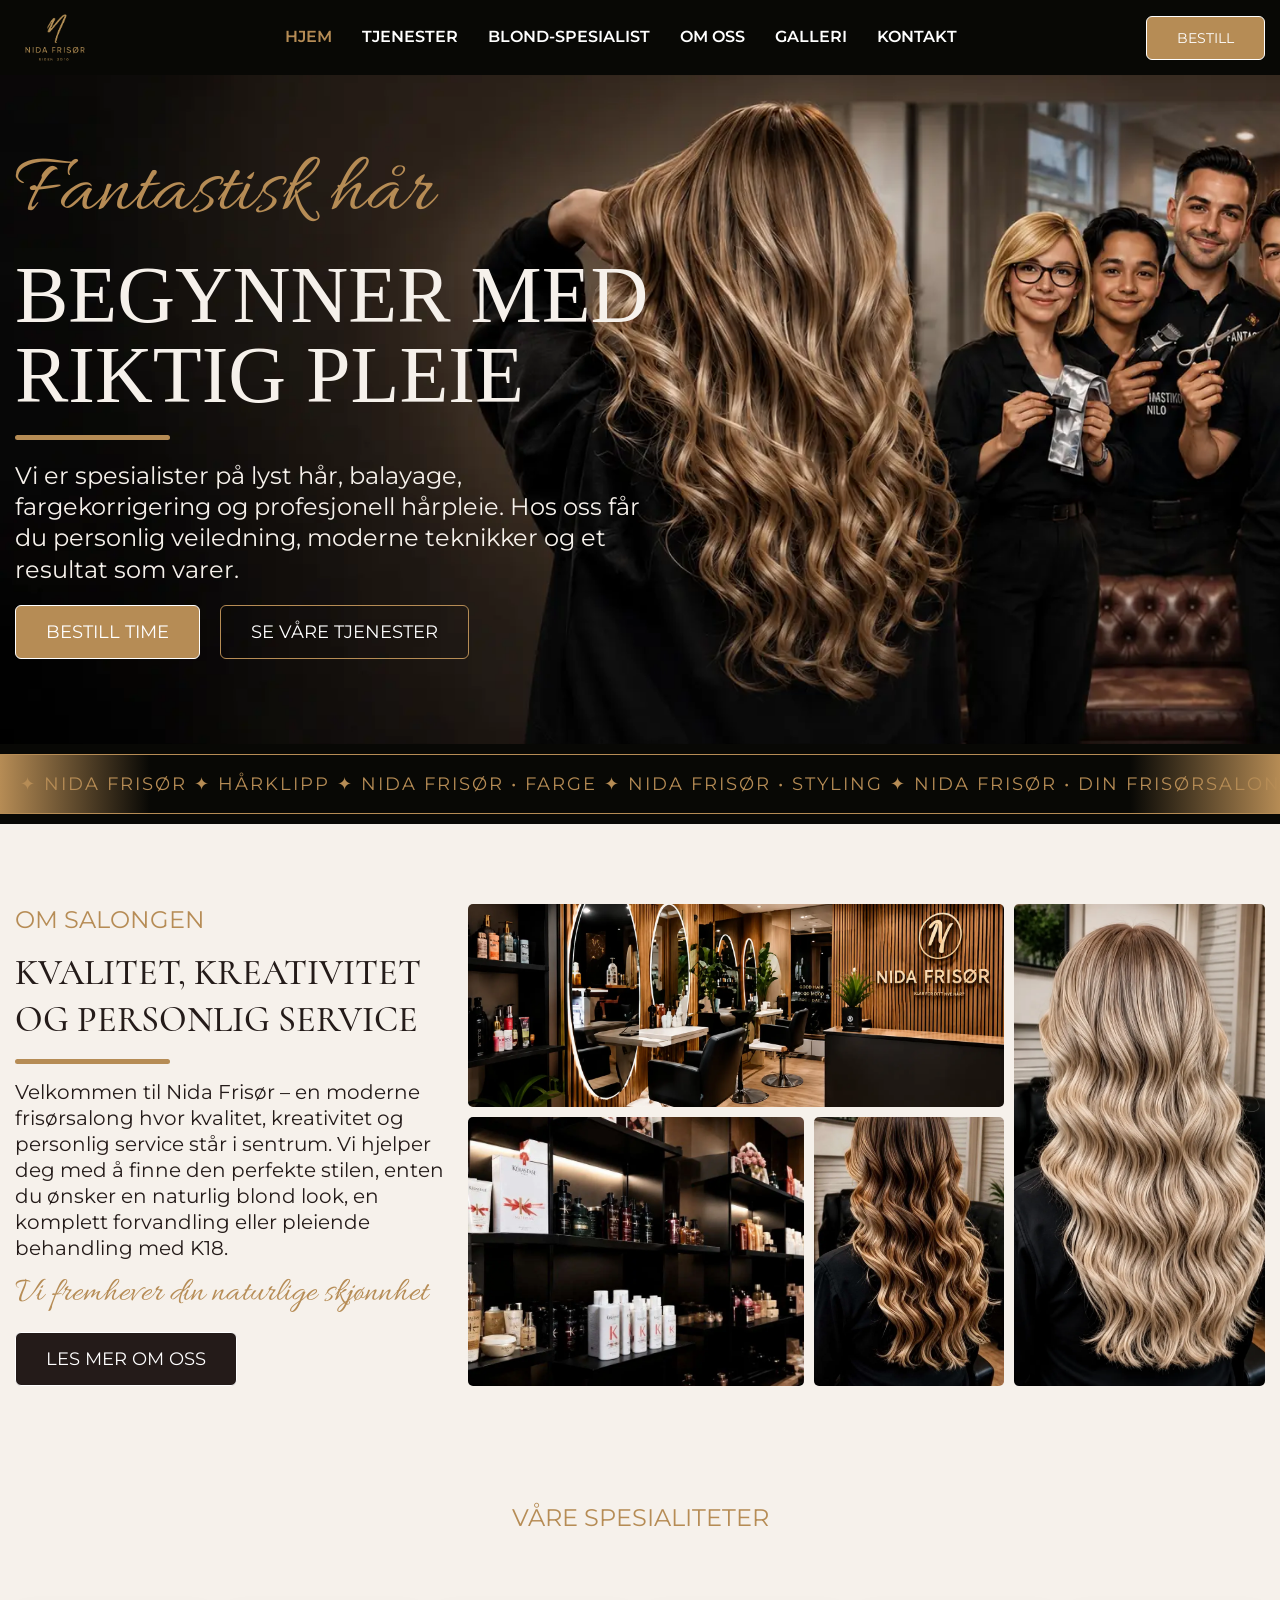
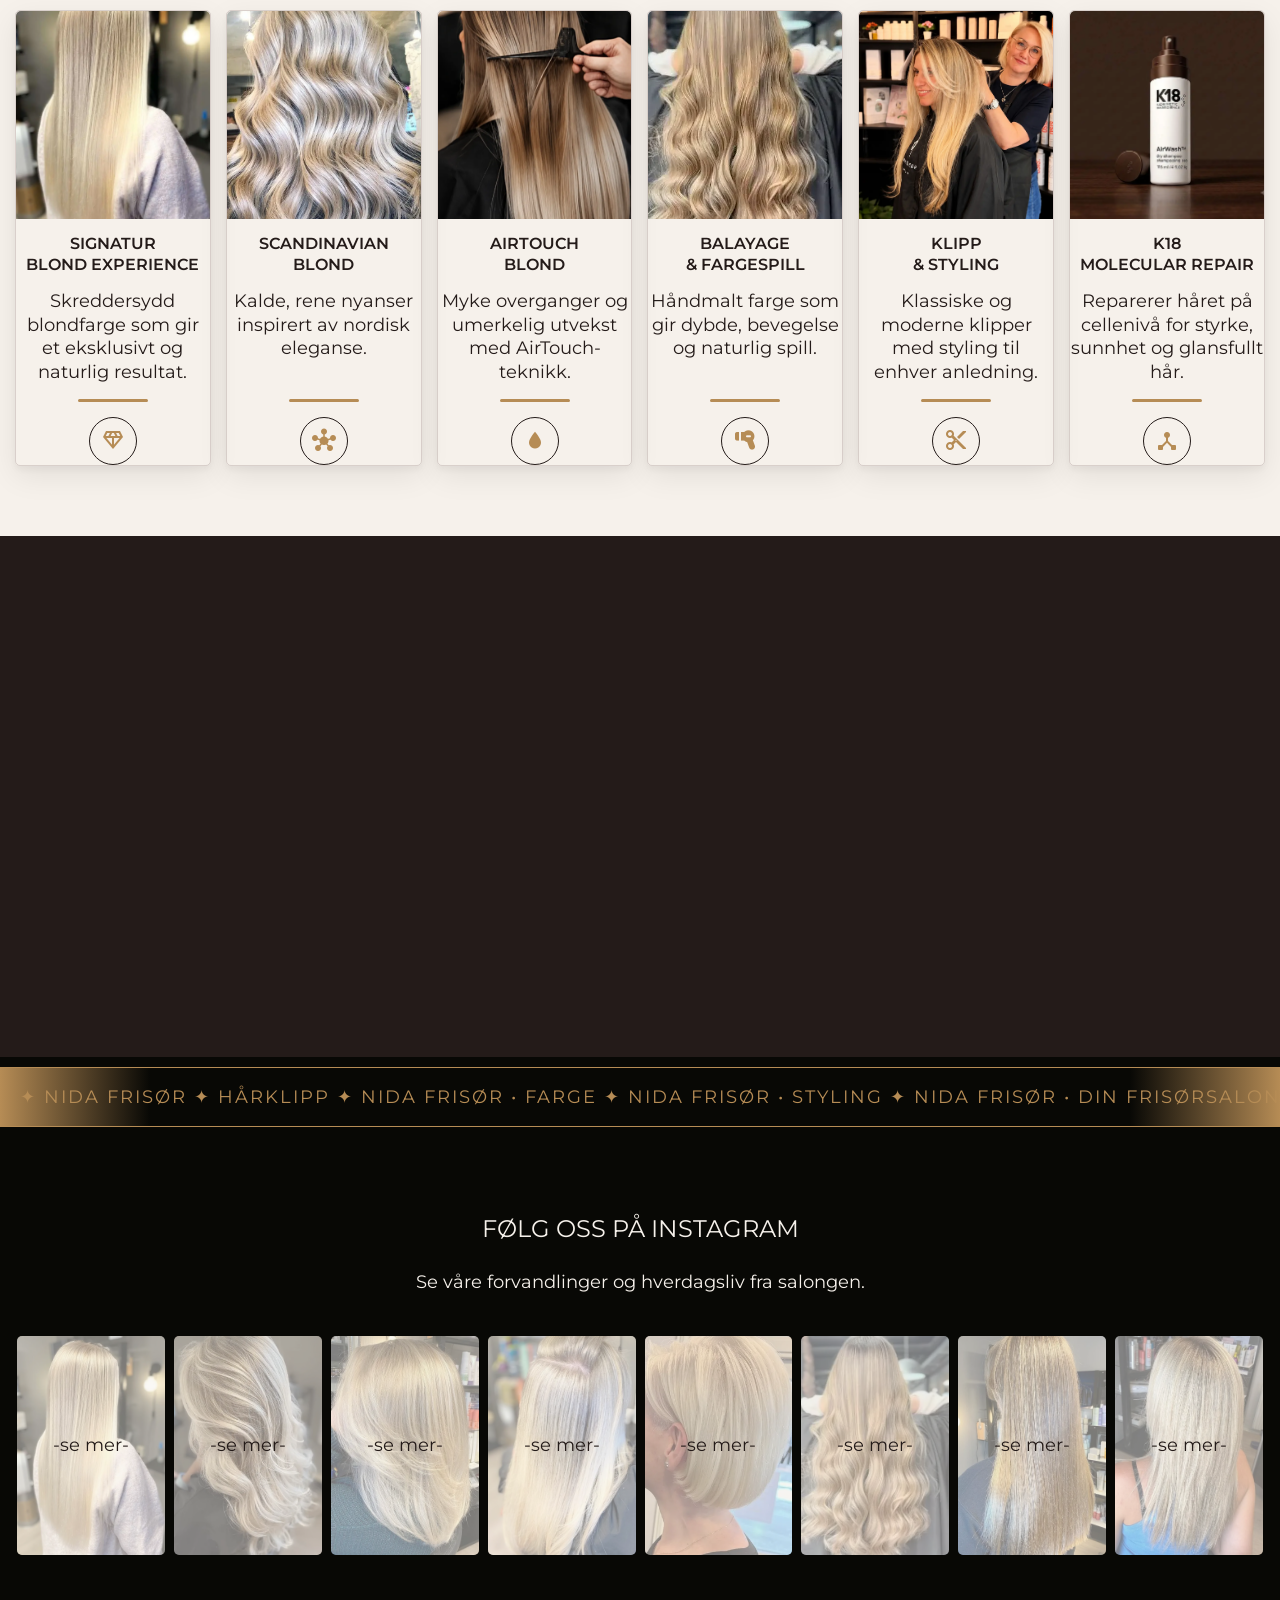
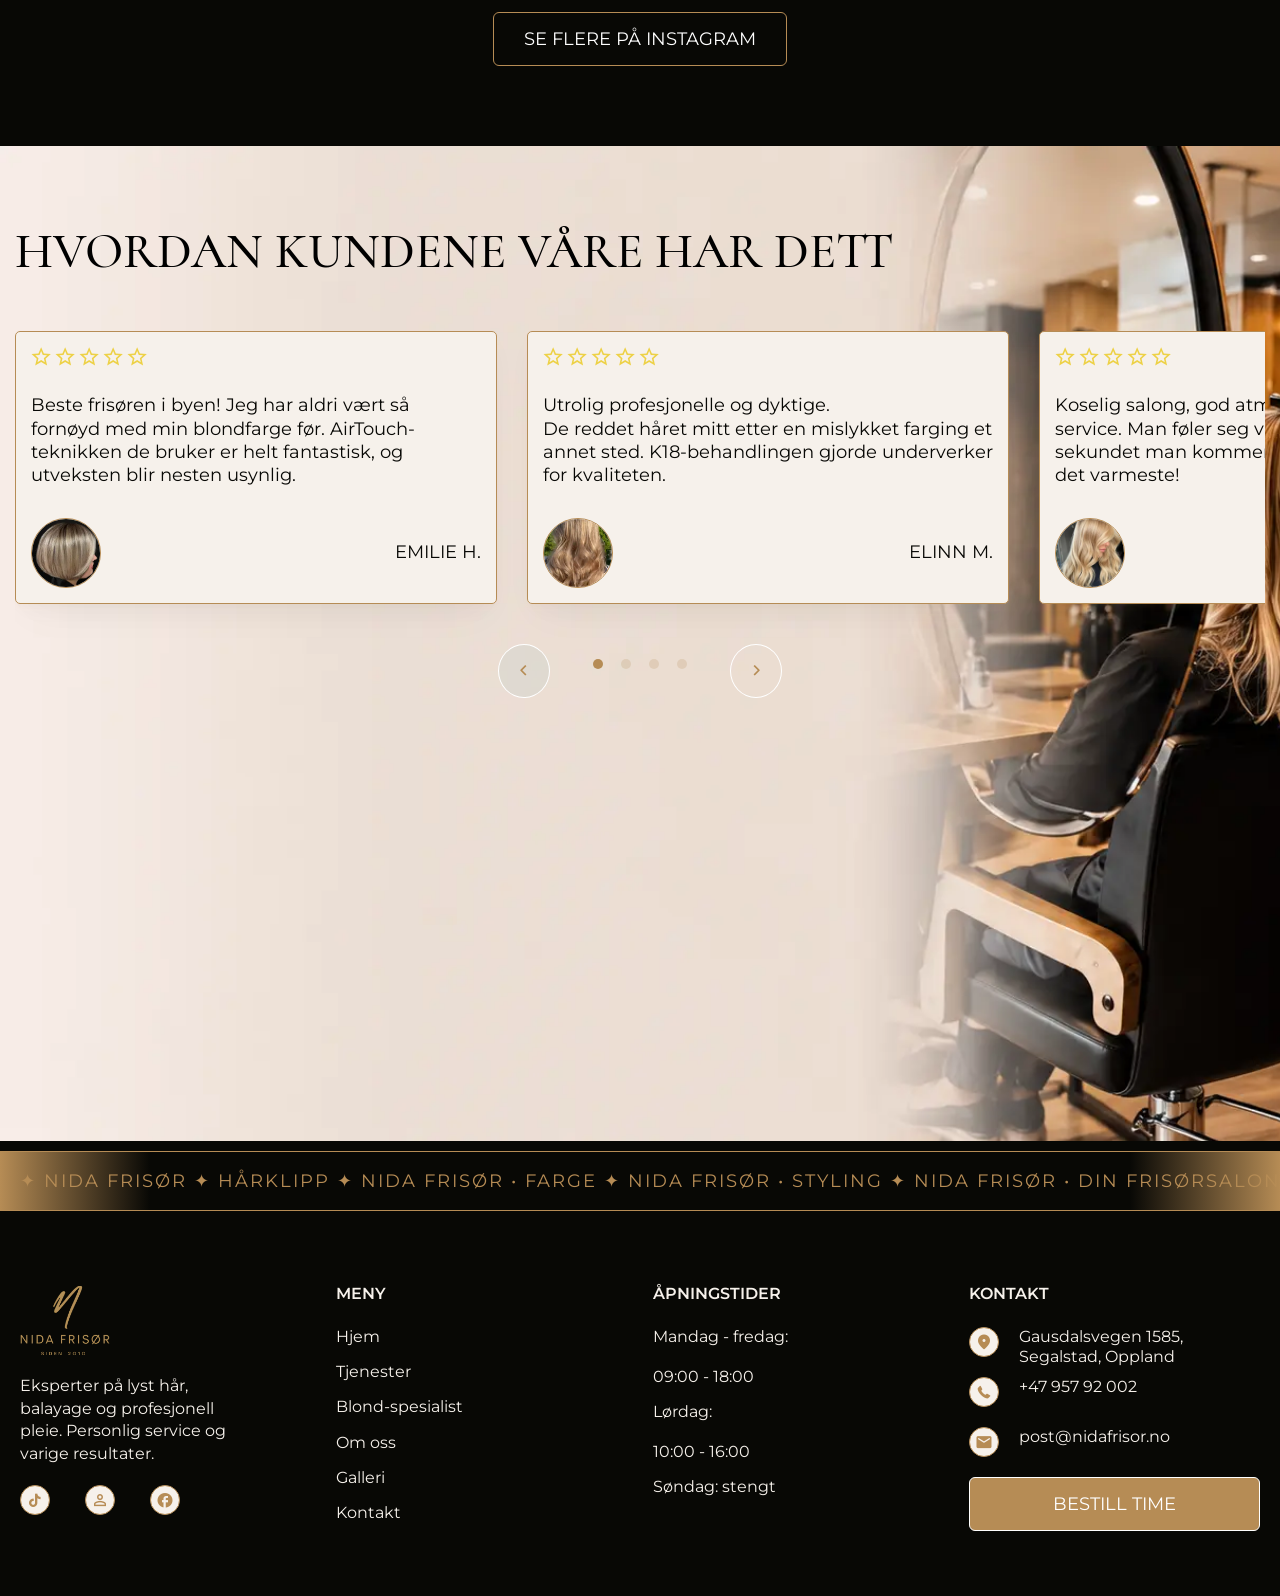
==== commit 90c8984c: "Add files via upload" ====
--- a/index.html
+++ b/index.html
@@ -6,7 +6,7 @@
 	<meta charset="UTF-8">
 	<meta name="format-detection" content="telephone=no">
 	<!-- <style>body{opacity: 0;}</style> -->
-	<link rel="stylesheet" href="css/style.min.css?_v=20261018132426">
+	<link rel="stylesheet" href="css/style.min.css?_v=20261018220613">
 	<link rel="shortcut icon" href="favicon.ico">
 	<!-- <meta name="robots" content="noindex, nofollow"> -->
 	<meta name="viewport" content="width=device-width, initial-scale=1.0">
@@ -549,7 +549,7 @@
 			</div>
 		</footer>
 	</div>
-	<script src="js/app.min.js?_v=20261018132426"></script>
+	<script src="js/app.min.js?_v=20261018220613"></script>
 </body>
 
 </html>
--- a/css/style.min.css
+++ b/css/style.min.css
@@ -1 +1 @@
-@import url(https://fonts.googleapis.com/css?family=Montserrat:regular,500,600,700,800&display=swap);@font-face{font-family:Garamond-400;src:url(../fonts/Garamond-400.woff2) format("woff2"),url(../fonts/Garamond-400.woff) format("woff");font-weight:400;font-style:normal;font-display:swap}@font-face{font-family:Cormorant-500;src:url(../fonts/Cormorant-500.woff2) format("woff2"),url(../fonts/Cormorant-500.woff) format("woff");font-weight:400;font-style:normal;font-display:swap}@font-face{font-family:Allura-400;src:url(../fonts/Allura-400.woff2) format("woff2"),url(../fonts/Allura-400.woff) format("woff");font-weight:400;font-style:normal;font-display:swap}@font-face{font-family:icons;font-display:swap;src:url(../fonts/icons.woff2) format("woff2");font-weight:400;font-style:normal}[class*=_icon-]::before{font-family:icons;font-style:normal;font-weight:400;font-variant:normal;text-transform:none;line-height:1;-webkit-font-smoothing:antialiased;-moz-osx-font-smoothing:grayscale}._icon-account-outline:before{content:"";color:#b68c55}._icon-arow-right:before{content:"";color:#b68c55}._icon-carbon_bottles:before{content:"";color:#b68c55}._icon-chat:before{content:"";color:#b68c55}._icon-cup-ice:before{content:"";color:#b68c55}._icon-cup-star:before{content:"";color:#b68c55}._icon-device-hub:before{content:"";color:#b68c55}._icon-diamond:before{content:"";color:#b68c55}._icon-drop:before{content:"";color:#b68c55}._icon-email:before{content:"";color:#b68c55}._icon-facebook1:before{content:"";color:#b68c55}._icon-game-cross:before{content:"";color:#b68c55}._icon-gem-stone:before{content:""}._icon-geo-location:before{content:"";color:#b68c55}._icon-hair-clip:before{content:""}._icon-hair-dryer:before{content:"";color:#b68c55}._icon-hairdryer-f:before{content:"";color:#b68c55}._icon-hurt:before{content:"";color:#b68c55}._icon-instagram1:before{content:""}._icon-round-hub:before{content:"";color:#b68c55}._icon-scissors1:before{content:"";color:#b68c55}._icon-star:before{content:"";color:#b68c55}._icon-telephone:before{content:"";color:#b68c55}._icon-tiktok:before{content:"";color:#b68c55}._icon-droplet:before{content:""}._icon-phone:before{content:""}._icon-location:before{content:""}._icon-quotes-left:before{content:""}._icon-quotes-right:before{content:""}._icon-trophy:before{content:""}._icon-sun:before{content:""}._icon-star-full:before{content:""}._icon-heart:before{content:""}._icon-circle-right:before{content:""}._icon-circle-left:before{content:""}._icon-scissors:before{content:""}._icon-facebook:before{content:""}._icon-instagram:before{content:""}._icon-t:before{content:""}:root{--bg-primary:#080805;--bg-secondary:#F6F1EB;--bg-accent:#B68C55;--bg-inverse:#241B19;--text-primary:#080805;--text-secondary:#ffffff;--text-accent:#B68C55;--text-inverse:#F6F1EB}*{padding:0;margin:0;border:0}*,*::after,*::before{box-sizing:border-box}*::after,*::before{display:inline-block}body,html{height:100%;min-width:320px}body{color:#000;line-height:1;font-family:Montserrat;font-size:.875rem;-ms-text-size-adjust:100%;-moz-text-size-adjust:100%;-webkit-text-size-adjust:100%;-webkit-font-smoothing:antialiased;-moz-osx-font-smoothing:grayscale}button,input,textarea{font-family:Montserrat;font-size:inherit;line-height:inherit;color:inherit;background-color:rgba(0,0,0,0)}input,textarea{width:100%}label{display:inline-block}button,option,select{cursor:pointer}a{display:inline-block;color:inherit;text-decoration:none}ul li{list-style:none}img{vertical-align:top}h1,h2,h3,h4,h5,h6{font-weight:inherit;font-size:inherit}.lock body{overflow:hidden;touch-action:none;-ms-scroll-chaining:none;overscroll-behavior:none}.wrapper{min-height:100%;display:flex;flex-direction:column;overflow:hidden}@supports (overflow:clip){.wrapper{overflow:clip}}.wrapper>main{flex:1 1 auto}.wrapper>*{min-width:0}[class*=__container]{max-width:80rem;margin:0 auto;padding:0 .9375rem}[class*="--gc"]{display:grid;min-width:0;grid-template-columns:.9375rem 1fr minmax(auto,78.125rem) 1fr .9375rem}[class*="--gc"]>*{min-width:0;grid-column:3/4}.rating{display:inline-block}.rating__items{display:inline-flex;align-items:flex-start;gap:.25rem}.rating__item{flex:0 0 1.25rem;width:1.25rem;height:1.25rem;position:relative;background:url([data-uri]) 0 0/1.25rem no-repeat;transition:all .3s}.rating__item--active{background:url([data-uri]) 0 0/1.25rem no-repeat}.rating__item span{position:absolute;top:0;left:0;width:0%;height:1.25rem;background:url([data-uri]) 0 0/1.25rem no-repeat}.rating__item:not(:last-child)::after{content:"";position:absolute;right:0;top:0;height:100%;width:.25rem;-webkit-transform:translateX(100%);transform:translateX(100%)}[data-rating=set] .rating__item:not(:last-child)::after{cursor:pointer}.rating__input{width:100%;height:100%;opacity:0;display:block}[data-rating=set] .rating__input{cursor:pointer}.tabs__navigation{display:grid;grid-template-columns:repeat(5,1fr);gap:.3125rem}.tabs__title{text-transform:capitalize;border:.0625rem solid var(--bg-accent);padding:.625rem 1.5625rem;border-radius:.3125rem;color:var(--bg-accent)}.tabs__title._tab-active{border:.0625rem solid var(--bg-secondary);color:var(--bg-secondary);background-color:var(--bg-accent)}.tabs__content{border:.0625rem solid var(--text-secondary);padding:.625rem .9375rem;color:var(--bg-secondary);border-radius:.1875rem}.tabs__cards{display:grid;grid-template-columns:repeat(3,1fr);gap:.3125rem}.tabs__card{display:flex;justify-content:flex-start;gap:.3125rem;border:.0625rem solid var(--text-secondary);border-radius:.3125rem;box-shadow:0 .25rem 1.25rem rgba(0,0,0,.05);transition:.5s}.tabs__card:hover{-webkit-transform:translateY(-.125rem);transform:translateY(-.125rem);box-shadow:0 .625rem 1.875rem rgba(36,36,36,.08)}.tabs__image{width:9.375rem;height:12.5rem;flex-shrink:0;overflow:hidden}.tabs__image img{width:100%;height:100%;aspect-ratio:150/150;-o-object-fit:cover;object-fit:cover;border-top-left-radius:.3125rem;border-bottom-left-radius:.3125rem}.tabs__text{display:flex;flex-direction:column;gap:.625rem;padding:.3125rem}.tabs__up{display:flex;gap:.625rem;align-items:center}.tabs__icon{padding:.3125rem;border-radius:50%;border:.0625rem solid var(--bg-accent);display:flex;justify-content:center;align-items:center;background-color:var(--text-primary);transition:.5s}.tabs__icon:hover{background-color:rgba(0,0,0,0)}.tabs__name{color:var(--text-primary);text-transform:uppercase;line-height:130%}.tabs__description{color:var(--text-primary);line-height:130%;flex-grow:1}.tabs__price{line-height:130%;color:var(--text-primary)}.tabs__link{color:var(--text-primary);line-height:130%;color:var(--text-accent);font-weight:600;display:flex;align-items:center;flex-direction:row-reverse;justify-content:flex-end;gap:.5rem;transition:.5s;-webkit-animation:pulse .5s ease-in-out infinite alternate;animation:pulse .5s ease-in-out infinite alternate}.tabs__link:hover{color:var(--text-secondary);box-shadow:0 .625rem 1.875rem rgba(36,36,36,.08)}@-webkit-keyframes pulse{0%{opacity:0}50%{opacity:1}100%{opacity:1}}@keyframes pulse{0%{opacity:0}50%{opacity:1}100%{opacity:1}}.ibg{width:100%;height:100%;-o-object-fit:cover;object-fit:cover}.ibg--top{-o-object-position:top;object-position:top}.ibg--bottom{-o-object-position:bottom;object-position:bottom}.ibg--left{-o-object-position:left;object-position:left}.ibg--right{-o-object-position:right;object-position:right}.ibg--contain{-o-object-fit:contain;object-fit:contain}[class*=__button-gold]{color:#fff;background-color:#b68c55;border:.0625rem solid #fff;text-align:center;font-family:Montserrat;padding:.875rem 1.875rem;border-radius:.375rem;line-height:135%;transition:.5s}[class*=__button-gold]:hover{color:#b68c55;background-color:rgba(0,0,0,0);border:.0625rem solid #b68c55}[class*=__button-transporet]{text-transform:uppercase;color:#fff;background-color:rgba(0,0,0,0);border:.0625rem solid #b68c55;text-align:center;font-family:Montserrat;padding:.875rem 1.875rem;border-radius:.375rem;line-height:135%;transition:.5s}[class*=__button-transporet]:hover{color:#fff;background-color:#b68c55;border:.0625rem solid #fff}[class*=__button-chocolate]{text-transform:uppercase;color:#fff;background-color:#241b19;border:.0625rem solid #fff;text-align:center;font-family:Montserrat;padding:.875rem 1.875rem;border-radius:.375rem;line-height:135%;transition:.5s}[class*=__button-chocolate]:hover{color:#241b19;background-color:#b68c55;border:.0625rem solid #241b19}[class*=__sub-text]{color:#fff;text-align:center;font-family:Montserrat;line-height:135%}[class*=__span]{color:#b68c55;font-family:Montserrat;line-height:135%;font-weight:500}._header-scroll.header::before{content:"";z-index:1;position:absolute;width:100%;height:100%;top:0;left:0}._header-scroll.header .header__container{padding-top:.5rem;padding-bottom:.5rem;height:4.6875rem}._header-scroll.header .header__logo img{width:3.75rem}._header-scroll._header-scroll{position:fixed;top:-15%;transition:top .7s ease 0s}._header-scroll._header-show{transition:top .3s ease 0s;top:0}.header{position:fixed;z-index:150;top:0;left:0;width:100%;background-color:#080805}.header__container{display:flex;justify-content:space-between;padding-top:.9375rem;padding-bottom:.9375rem;transition:all .5s ease 0s;align-items:center}.header__logo{position:relative;z-index:6;margin-right:.3125rem;margin-left:.3125rem}.header__logo img{transition:all .5s ease 0s}.header__menu{display:flex;justify-content:center;align-items:center;flex-wrap:wrap}.header .menu__body{display:flex;justify-content:center;align-items:center}.header .menu__list{display:flex;flex-wrap:wrap;justify-content:center;align-items:center;gap:1.875rem;display:inline-block;padding:.625rem .9375rem;transition:color .3s ease}.header .menu__link{position:relative;z-index:5;font-size:1.125rem;font-weight:600;line-height:130%;color:#fff;background:linear-gradient(#fff,#fff) bottom/var(--t,0) 2px no-repeat;transition:.5s}.header .menu__link:hover{color:#b68c55;--t:100%}.header .header__btr{display:flex;align-items:center;justify-content:flex-end;z-index:15}.header .btr__header__item{padding:.875rem 1.875rem;color:#fff;background-color:#b68c55;border-radius:.375rem;border:.0625rem solid #fff;transition:.5s}.header .btr__header__item:hover{background-color:rgba(0,0,0,0);color:#b68c55;border:.0625rem solid #b68c55}.header .menu__link--vip{color:#b68c55}.header .menu__link--vip:hover{color:#fff}.header .icon-menu{display:none}.menu-open .icon-menu span{-webkit-transform:scale(0);transform:scale(0)}.menu-open .icon-menu::before{top:50%;-webkit-transform:rotate(-90deg);transform:rotate(-90deg);margin-top:-.0625rem}.menu-open .icon-menu::after{bottom:50%;-webkit-transform:rotate(90deg);transform:rotate(90deg);margin-bottom:-.0625rem}.footer{background-color:var(--text-primary)}.footer__logo img{aspect-ratio:80/62;-o-object-fit:cover;object-fit:cover}.footer__brand-info{max-width:14.375rem;color:var(--text-inverse);font-size:1rem;line-height:140%}.footer__social-icons{display:flex;gap:2.1875rem}.footer__columns{display:grid;grid-template-columns:repeat(4,1fr)}.footer__column{display:flex;flex-direction:column;padding:.3125rem;font-size:1rem}.footer__heading{font-weight:600;color:var(--text-inverse)}.footer__links{color:var(--text-inverse);display:flex;flex-direction:column;gap:.9375rem}.footer__link{font-size:1rem;line-height:127%;transition:.5s}.footer__link:hover{color:var(--text-accent)}.footer__info-time{color:var(--text-inverse);display:flex;flex-direction:column;gap:.9375rem}.footer__info-mandag{font-size:1rem;line-height:125%}.footer__info-lørdag{font-size:1rem;line-height:125%}.footer__info-søndag{font-size:1rem;line-height:125%}.footer__info-contact{color:var(--text-inverse)}.footer__info-row{display:flex;gap:1.25rem;color:var(--text-inverse)}.footer .footer__info-adress{font-size:1rem;line-height:125%}.footer .footer__info-tel{font-size:1rem;line-height:125%}.footer .footer__info-mail{font-size:1rem;line-height:125%}.footer__button-gold{display:flex;justify-content:center;align-items:center}.footer__button-gold--2{font-size:1rem}.footer__info-adress{font-size:1rem;transition:.5s}.footer__info-adress:hover{color:var(--text-accent)}.footer__info-tel{font-size:1rem;transition:.5s}.footer__info-tel:hover{color:var(--text-accent)}.footer__info-mail{font-size:1rem;transition:.5s}.footer__info-mail:hover{color:var(--text-accent)}.footer__info-icon,.icons-facebook,.icons-instagram,.icons-tiktok{font-size:1.125rem;padding:.3125rem;border-radius:50%;background-color:var(--text-inverse);border:.0625rem solid var(--text-accent);display:flex;justify-content:center;align-items:center;transition:all .6s}.footer__info-icon:hover,.icons-facebook:hover,.icons-instagram:hover,.icons-tiktok:hover{background-color:rgba(0,0,0,0)}.kontakt{background-color:var(--bg-secondary)}.kontakt__title{color:var(--text-accent);text-transform:capitalize}.kontakt__cards{display:grid;grid-template-columns:repeat(3,1fr);gap:1.25rem}.kontakt__card{display:flex;gap:.9375rem;padding:.9375rem;background-color:var(--bg-primary);border-radius:.25rem;color:var(--text-inverse)}.kontakt__icon{display:flex;justify-content:center;align-items:center;padding:.3125rem}.kontakt__adress,.kontakt__mail,.kontakt__phone{display:flex;justify-content:center;align-items:center;transition:.5s}.kontakt__adress:hover,.kontakt__mail:hover,.kontakt__phone:hover{color:var(--text-accent)}.kontakt__info{line-height:135%}.kontakt__oss{color:var(--text-accent);font-weight:500}.kontakt__item{display:flex;gap:1.6875rem;margin-bottom:.9375rem}.kontakt__item-text{color:var(--text-primary);line-height:133%;max-width:46.875rem;display:flex;gap:.625rem}.kontakt__item-text::before{content:"";flex:0 0 .25rem;width:.25rem;background-color:var(--bg-accent);border-radius:.125rem;-webkit-transform:translateY(.3125rem);transform:translateY(.3125rem);-webkit-animation:pulse .5s ease-in-out infinite alternate;animation:pulse .5s ease-in-out infinite alternate}@keyframes pulse{0%{opacity:0}50%{opacity:1}100%{opacity:1}}.kontakt__map img{width:100%;height:100%;aspect-ratio:950/550;-o-object-fit:cover;object-fit:cover;border:.0625rem solid var(--bg-accent);border-radius:.3125rem}.kontakt .icons-facebook,.kontakt .icons-instagram,.kontakt .icons-tiktok{padding:1.5625rem;border:.0625rem solid var(--bg-accent);font-size:1.625rem;background-color:var(--bg-primary);border-radius:8%;transition:.5s}.kontakt .icons-facebook:hover,.kontakt .icons-instagram:hover,.kontakt .icons-tiktok:hover{background-color:rgba(0,0,0,0)}.tjenester{position:relative}.tjenester::before{content:"";position:absolute;top:0;left:0;width:100%;height:100%;z-index:0;background:url(../img/background_tjenester.webp) center center/cover no-repeat;transition:-webkit-filter .3s ease,-webkit-transform .3s ease;transition:filter .3s ease,transform .3s ease;transition:filter .3s ease,transform .3s ease,-webkit-filter .3s ease,-webkit-transform .3s ease}.tjenester__block{position:relative;z-index:2;max-width:34.375rem;display:flex;flex-direction:column;gap:1.25rem}.tjenester__title{color:var(--text-accent);text-transform:capitalize;font-family:Allura-400}.tjenester__sub-title{text-transform:uppercase;max-width:25rem;color:var(--bg-secondary);font-family:Cormorant}.tjenester__line{height:.3125rem;background-color:var(--bg-accent);border-radius:.3125rem;border:.0625rem solid transparent;transition:.5s}.tjenester__line:hover{background-color:rgba(0,0,0,0);border:.0625rem solid var(--text-accent)}.tjenester__description{color:var(--bg-secondary);line-height:130%}.info{background-color:var(--bg-secondary)}.vifremhever{border-top:.0625rem solid var(--bg-accent);position:relative}.vifremhever::before{content:"";position:absolute;top:0;left:0;width:100%;height:100%;z-index:0;background:url(../img/background_salon.webp) center center/cover no-repeat}.vifremhever__block{max-width:53.125rem;position:relative;z-index:5;padding:1.25rem;border-radius:.9375rem;background-color:rgba(251,225,189,.326);display:grid;grid-template-columns:repeat(2,1fr);gap:.625rem}.vifremhever__title{font-family:Allura-400;color:var(--text-accent);max-width:15.625rem;line-height:135%;text-shadow:0 .25rem .625rem rgba(0,0,0,.15)}.vifremhever__text{display:flex;flex-direction:column;gap:.625rem;color:var(--text-primary)}.vifremhever__sub-title{line-height:135%}.vifremhever__description{line-height:135%}.vifremhever__button-gold{display:flex;justify-content:center;align-items:center;position:absolute;z-index:3}.blondspecialist{position:relative;z-index:3}.blondspecialist::before{content:"";position:absolute;top:0;left:0;width:100%;height:100%;z-index:-1;background:url(../img/background_blond.webp) top left/cover no-repeat;transition:-webkit-filter .3s ease,-webkit-transform .3s ease;transition:filter .3s ease,transform .3s ease;transition:filter .3s ease,transform .3s ease,-webkit-filter .3s ease,-webkit-transform .3s ease}.blondspecialist__container{position:relative}.blondspecialist__contant{display:flex;flex-direction:column;gap:.9375rem;max-width:37.5rem}.blondspecialist__title{text-transform:uppercase;color:var(--text-accent)}.blondspecialist__subtitle{line-height:130%;color:var(--text-primary)}.blondspecialist__decor{color:var(--text-accent);font-family:Allura-400}.blondspecialist__line{height:.25rem;background-color:var(--bg-accent);border-radius:.3125rem;border:.0625rem solid transparent;transition:.5s;-webkit-animation:animlone 2s ease-in-out infinite;animation:animlone 2s ease-in-out infinite}.blondspecialist__line:hover{background-color:rgba(0,0,0,0);border:.0625rem solid var(--text-accent)}.blondspecialist__drømmer{line-height:130%;color:var(--text-primary)}.blondspecialist__enten{line-height:130%;color:var(--text-primary)}.blondspecialist__button-gold{text-transform:uppercase}.blondspecialist__icon{width:18.75rem;height:18.75rem;position:absolute;top:50%;right:0;-webkit-transform:translateY(-50%);transform:translateY(-50%)}.blondspecialist__icon img{width:100%;height:100%;aspect-ratio:150/150;-o-object-fit:cover;object-fit:cover;border:.0625rem solid var(--text-accent);border-radius:50%}.specialist{background-color:var(--bg-secondary)}.specialist__title{color:var(--text-accent);text-align:center;text-transform:uppercase;font-weight:500;margin-bottom:1.25rem}.specialist__sub-title{color:var(--text-primary);text-align:center;text-transform:uppercase;font-weight:500;margin-bottom:1.875rem}.specialist__line{height:.1875rem;border-radius:.125rem;background-color:var(--bg-accent);margin-bottom:1.25rem;margin:0 auto 1.25rem auto;text-align:center;display:flex;align-items:center;justify-content:center;position:relative}.specialist__cards{display:grid;grid-template-columns:repeat(4,1fr);gap:.9375rem}.specialist__card{display:flex;flex-direction:column;gap:1.25rem;padding:.625rem;border:.0625rem solid var(--text-secondary);border-radius:.4375rem;box-shadow:0 .25rem .75rem rgba(0,0,0,.05);transition:.7s}.specialist__card:hover{border:.0625rem solid var(--bg-accent);-webkit-transform:translateY(-.25rem);transform:translateY(-.25rem)}.specialist__foto img{width:100%;height:100%;aspect-ratio:185/270;-o-object-fit:cover;object-fit:cover;border-radius:.3125rem}.specialist__name{color:var(--text-primary);text-align:center;text-transform:uppercase;line-height:130%;max-width:25rem;font-weight:500;margin:0 auto}.specialist__text{color:var(--text-primary);text-align:center;max-width:21.875rem;margin:0 auto;line-height:130%;flex-grow:1}.specialist__icon{padding:.625rem;background-color:var(--bg-primary);border:.0625rem solid var(--bg-accent);border-radius:50%;display:flex;justify-content:center;align-items:center;align-self:center}._icon-heart{font-size:1rem;-webkit-animation:animicon 1.3s ease-in-out infinite;animation:animicon 1.3s ease-in-out infinite;position:absolute;top:50%;left:50%;-webkit-transform:translate(-50%,-50%);transform:translate(-50%,-50%);color:var(--text-accent)}@-webkit-keyframes animicon{0%{opacity:1}50%{opacity:.2}100%{opacity:1}}@keyframes animicon{0%{opacity:1}50%{opacity:.2}100%{opacity:1}}.behandlingerfor{background-color:var(--bg-secondary)}.behandlingerfor__title{color:var(--text-accent);text-transform:uppercase;font-weight:500;line-height:135%;padding:.625rem}.behandlingerfor__items{display:flex;flex-direction:column;gap:5rem}.behandlingerfor__row{display:grid;grid-template-columns:repeat(3,1fr);gap:.9375rem}.behandlingerfor__left{display:flex;gap:.9375rem;padding:1.25rem;background-color:var(--bg-secondary);border:.0625rem solid var(--text-secondary);border-radius:.4375rem;box-shadow:0 .25rem .75rem rgba(0,0,0,.05);transition:.3s}.behandlingerfor__left:hover{-webkit-transform:translateY(-.25rem);transform:translateY(-.25rem)}.behandlingerfor__icon{border:.0625rem solid var(--text-accent);border-radius:50%;display:flex;align-items:center;flex-shrink:0;justify-content:center;background-color:var(--text-primary);width:3.125rem;height:3.125rem;transition:.5s}.behandlingerfor__icon:hover{background-color:rgba(0,0,0,0)}.behandlingerfor__text-left{display:flex;flex-direction:column;gap:.9375rem}.behandlingerfor__name-left{color:var(--text-accent);text-transform:uppercase;line-height:135%}.behandlingerfor__sub-title-right{color:var(--text-accent);line-height:135%}.behandlingerfor__sub-title-decor{color:var(--text-accent);font-family:Allura-400}.behandlingerfor__line{background-color:var(--bg-accent);height:.3125rem;border-radius:.125rem;-webkit-animation:animlone 2s ease-in-out infinite;animation:animlone 2s ease-in-out infinite}.behandlingerfor__right{display:flex;flex-direction:column;gap:.9375rem}.behandlingerfor__sub-title,.behandlingerfor__text-right{line-height:130%}.behandlingerfor__button-gold{align-self:flex-start}@-webkit-keyframes animlone{0%{opacity:1}50%{opacity:.2}100%{opacity:1}}@keyframes animlone{0%{opacity:1}50%{opacity:.2}100%{opacity:1}}.team{background-color:var(--bg-secondary)}.team__cards{display:grid;grid-template-columns:repeat(2,1fr);gap:1.25rem}.team__card{display:flex;flex-direction:column;gap:.9375rem;justify-content:center;align-items:center;text-align:center}.team__title{color:var(--text-primary);line-height:130%}.team__sub-title{color:var(--text-primary);line-height:130%}.team__img img{width:100%;height:100%;aspect-ratio:500/180;-o-object-fit:cover;object-fit:cover}.team__foto img{width:100%;height:100%;aspect-ratio:500/320;-o-object-fit:cover;object-fit:cover}.faces{background-color:var(--bg-secondary)}.faces__linehorizont{margin:.9375rem auto;height:.1875rem;border-radius:.625rem;background-color:var(--bg-accent);margin-bottom:1.875rem;transition:.7s}.faces__linehorizont:hover{background-color:var(--text-secondary)}.faces__cards{display:grid;grid-template-columns:repeat(6,1fr);gap:.625rem}.faces__card{padding:.625rem;border:.0625rem solid var(--text-secondary);border-radius:.4375rem;box-shadow:0 .25rem 1.875rem rgba(0,0,0,.05);display:flex;flex-direction:column;gap:.3125rem;text-align:center;transition:.7s}.faces__card:hover{border:.0625rem solid var(--bg-accent);background-color:var(--text-secondary)}.faces__img img{width:100%;height:100%;aspect-ratio:235/315;-o-object-fit:cover;object-fit:cover;border-radius:.4375rem;box-shadow:0 .25rem 1.875rem rgba(0,0,0,.05);border:.0625rem solid var(--text-secondary)}.faces__name{color:var(--text-primary);line-height:130%;text-transform:capitalize}.faces__title{color:var(--text-accent);line-height:130%;text-transform:uppercase;letter-spacing:.125rem}.faces__description{line-height:130%;flex-grow:1}.faces__line{width:3.125rem;height:.1875rem;background-color:var(--text-accent);border-radius:.1875rem;margin:.1875rem}.faces__imgtext img{width:100%;height:100%;aspect-ratio:500/180;-o-object-fit:cover;object-fit:cover}._icon-hurt{display:flex;align-items:center;justify-content:center;font-size:1.125rem}.omoss{position:relative;z-index:-1}.omoss::before{content:"";position:absolute;top:0;left:0;width:100%;height:100%;z-index:-1;background:url(../img/background_om.webp) center center/cover no-repeat;transition:-webkit-filter .3s ease,-webkit-transform .3s ease;transition:filter .3s ease,transform .3s ease;transition:filter .3s ease,transform .3s ease,-webkit-filter .3s ease,-webkit-transform .3s ease}.omoss__up{display:flex;flex-direction:column;gap:.625rem;max-width:40.625rem}.omoss__name{text-transform:uppercase;color:var(--text-accent)}.omoss__title{line-height:130%;color:var(--text-primary)}.omoss__decor{color:var(--text-accent);font-family:Allura-400}.omoss__decorback{color:var(--text-accent);font-family:Allura-400}.omoss__line{max-width:21.875rem;height:.25rem;border-radius:.1875rem;background-color:var(--text-accent);margin:.1875rem}.omoss__star{color:var(--text-accent);position:absolute;top:0;right:50%}.omoss__text{display:flex;flex-direction:column;gap:.9375rem;line-height:130%;max-width:36.25rem}.omoss__panel{max-width:46.875rem}.omoss__cards{border:.0625rem solid var(--bg-accent);background-color:var(--bg-inverse);border-radius:.4375rem;padding:.9375rem;display:grid;grid-template-columns:repeat(3,1fr);gap:.9375rem;margin-bottom:2.5rem}.omoss__card{display:flex;gap:.9375rem}.omoss__icon{font-size:1.25rem;display:flex;align-self:center;border:.0625rem solid var(--bg-accent);border-radius:50%;padding:.3125rem;transition:.4s}.omoss__icon:hover{-webkit-transform:scale(1.2);transform:scale(1.2)}.omoss__box{display:grid;grid-template-columns:repeat(3,1 fr);gap:.3125rem;justify-content:center;flex-direction:column;text-transform:capitalize}.omoss__dexcription{color:var(--text-inverse);line-height:130%}.hero{position:relative;overflow:hidden;width:100%}.hero::before{content:"";position:absolute;top:0;left:0;width:100%;height:100%;z-index:0;background:url(../img/background_hero.webp) top left/cover no-repeat;transition:-webkit-filter .3s ease,-webkit-transform .3s ease;transition:filter .3s ease,transform .3s ease;transition:filter .3s ease,transform .3s ease,-webkit-filter .3s ease,-webkit-transform .3s ease}.hero__container,.hero__contant{position:relative;z-index:5}.hero__contant{display:flex;flex-direction:column;gap:1.25rem;max-width:40rem}.hero__decor{color:var(--text-accent);font-family:Allura-400}.hero__title{color:var(--bg-secondary);font-family:Cormorant}.hero__line{height:.3125rem;background-color:var(--bg-accent);border-radius:.3125rem;border:.0625rem solid transparent;transition:.5s}.hero__line:hover{background-color:rgba(0,0,0,0);border:.0625rem solid var(--text-accent)}.hero__sub-title{color:var(--bg-secondary);line-height:130%}.hero__buttons{display:flex;gap:1.25rem}.rullendetekstvisning{background-color:#080805;width:100%}.rullendetekstvisning__body{position:relative;width:100%;overflow:hidden;background-color:var(--bg-primary);border-top:.0625rem solid var(--bg-accent);border-bottom:.0625rem solid var(--bg-accent)}.rullendetekstvisning__body::after,.rullendetekstvisning__body::before{content:"";position:absolute;top:0;bottom:0;width:9.375rem;z-index:2;pointer-events:none}.rullendetekstvisning__body::before{left:0;background:linear-gradient(to right,#b68c55 0,rgba(182,140,85,0) 100%)}.rullendetekstvisning__body::after{right:0;background:linear-gradient(to left,#b68c55 0,rgba(182,140,85,0) 100%)}.rullendetekstvisning__body:hover .rullendetekstvisning__track{-webkit-animation-play-state:paused;animation-play-state:paused}.rullendetekstvisning__track{display:flex;width:-webkit-max-content;width:max-content;color:var(--text-accent);font-family:Montserrat;white-space:nowrap;text-transform:uppercase;letter-spacing:.125rem;-webkit-animation:animation-rullendetekstvisning 30s linear infinite;animation:animation-rullendetekstvisning 30s linear infinite}@-webkit-keyframes animation-rullendetekstvisning{0%{-webkit-transform:translate3d(0,0,0);transform:translate3d(0,0,0)}100%{-webkit-transform:translate3d(-50%,0,0);transform:translate3d(-50%,0,0)}}@keyframes animation-rullendetekstvisning{0%{-webkit-transform:translate3d(0,0,0);transform:translate3d(0,0,0)}100%{-webkit-transform:translate3d(-50%,0,0);transform:translate3d(-50%,0,0)}}.omsalongen{background-color:var(--bg-secondary)}.omsalongen__contant{display:grid;grid-template-columns:35% 1fr;gap:.9375rem}.omsalongen__left{display:flex;flex-direction:column;gap:.9375rem;opacity:0;-webkit-transform:translateY(.9375rem);transform:translateY(.9375rem);transition:opacity .6s ease,-webkit-transform .6s ease;transition:opacity .6s ease,transform .6s ease;transition:opacity .6s ease,transform .6s ease,-webkit-transform .6s ease}.omsalongen__left._watcher-view{opacity:1;-webkit-transform:translateY(0);transform:translateY(0)}.omsalongen__right{opacity:0;-webkit-transform:translateY(.9375rem);transform:translateY(.9375rem);transition:opacity .6s ease,-webkit-transform .6s ease;transition:opacity .6s ease,transform .6s ease;transition:opacity .6s ease,transform .6s ease,-webkit-transform .6s ease}.omsalongen__right._watcher-view{opacity:1;-webkit-transform:translateY(0);transform:translateY(0)}.omsalongen__name{color:var(--text-accent);text-transform:uppercase;line-height:130%}.omsalongen__title{line-height:130%;color:var(--bg-inverse);text-transform:uppercase;font-family:Cormorant-500}.omsalongen__line{height:.3125rem;background-color:var(--bg-accent);border-radius:.3125rem;border:.0625rem solid transparent;transition:.5s}.omsalongen__line:hover{background-color:rgba(0,0,0,0);border:.0625rem solid var(--text-accent)}.omsalongen__sub-title{color:var(--bg-inverse);line-height:130%}.omsalongen__decor{color:var(--text-accent);font-family:Allura-400}.omsalongen__button-chocolate{width:-webkit-max-content;width:max-content;margin-top:auto}.omsalongen__fotoblog{display:flex;gap:.625rem}.omsalongen__longfoto{margin-bottom:.625rem}.omsalongen__longfoto img{width:100%;height:100%;aspect-ratio:450/170;-o-object-fit:cover;object-fit:cover;border-radius:.3125rem}.omsalongen__smallfoto{display:flex;gap:.625rem}.omsalongen__smallfoto img{width:100%;height:100%;aspect-ratio:150/120;-o-object-fit:cover;object-fit:cover;border-radius:.3125rem}.omsalongen__enfoto img{width:100%;height:100%;aspect-ratio:150/150;-o-object-fit:cover;object-fit:cover;border-radius:.3125rem}.spesialiteter{background-color:var(--bg-secondary)}.spesialiteter__title{color:var(--text-accent);text-transform:uppercase;display:flex;justify-content:center;align-items:center;opacity:0;-webkit-transform:translateY(.9375rem);transform:translateY(.9375rem);transition:opacity .6s ease,-webkit-transform .6s ease;transition:opacity .6s ease,transform .6s ease;transition:opacity .6s ease,transform .6s ease,-webkit-transform .6s ease}.spesialiteter__title._watcher-view{opacity:1;-webkit-transform:translateY(0);transform:translateY(0)}.spesialiteter__cards{display:grid;grid-template-columns:repeat(6,1fr);gap:.9375rem}.spesialiteter__card{display:flex;flex-direction:column;gap:.9375rem;border:.03125rem solid rgba(150,131,131,.3);border-radius:.3125rem;box-shadow:0 .25rem .375rem rgba(0,0,0,.04),0 .625rem 1.875rem rgba(0,0,0,.08);opacity:0;-webkit-transform:translateY(1.875rem);transform:translateY(1.875rem);transition:all .3s;cursor:pointer}.spesialiteter__card:hover{border:.0625rem solid var(--bg-accent);cursor:pointer;background-color:#fff}.spesialiteter__card._watcher-view{opacity:1;-webkit-transform:translateY(0);transform:translateY(0)}.spesialiteter__card._watcher-view:nth-child(1){transition-delay:.1s}.spesialiteter__card._watcher-view:nth-child(2){transition-delay:.2s}.spesialiteter__card._watcher-view:nth-child(3){transition-delay:.3s}.spesialiteter__card._watcher-view:nth-child(4){transition-delay:.4s}.spesialiteter__card._watcher-view:nth-child(5){transition-delay:.5s}.spesialiteter__card._watcher-view:nth-child(6){transition-delay:.6s}.card__foto img{width:100%;height:100%;aspect-ratio:280/300;-o-object-fit:cover;object-fit:cover;border-top-left-radius:.3125rem;border-top-right-radius:.3125rem;transition:.7s ease}.card__foto img:hover{opacity:.5;border-radius:.3125rem}.card__name{text-transform:uppercase;color:var(--bg-inverse);text-align:center;line-height:130%;font-weight:600}.card__name:hover{color:#b68c55;transition:.5s}.card__sub-title{text-align:center;color:var(--bg-inverse);line-height:130%;flex-grow:1}.card__line{height:.1875rem;background-color:var(--bg-accent);border-radius:.3125rem;border:.0625rem solid transparent;transition:.5s;align-self:center}.card__line:hover{background-color:rgba(0,0,0,0);border:.0625rem solid var(--text-accent)}.card__icon{width:3rem;height:3rem;border-radius:50%;border:.0625rem solid var(--bg-inverse);top:0;left:0;display:flex;justify-content:center;align-items:center;font-size:1.5rem;background-color:var(--bg-secondary);inset:0;margin:auto;transition:-webkit-transform .8s ease;transition:transform .8s ease;transition:transform .8s ease,-webkit-transform .8s ease}.card__icon:hover{-webkit-transform:scale(1.2);transform:scale(1.2)}._watcher-view{opacity:1;-webkit-animation:1s up 1 linear;animation:1s up 1 linear}@-webkit-keyframes up{0%{opacity:1;-webkit-transform:translateY(5rem);transform:translateY(5rem)}100%{opacity:1;-webkit-transform:translateY(0);transform:translateY(0)}}@keyframes up{0%{opacity:1;-webkit-transform:translateY(5rem);transform:translateY(5rem)}100%{opacity:1;-webkit-transform:translateY(0);transform:translateY(0)}}.hvorfor{background-color:var(--bg-inverse);color:#fff}.hvorfor__title{text-transform:uppercase;display:flex;justify-content:center;align-items:center;color:var(--text-accent);opacity:0;-webkit-transform:translateY(.9375rem);transform:translateY(.9375rem);transition:opacity .6s ease,-webkit-transform .6s ease;transition:opacity .6s ease,transform .6s ease;transition:opacity .6s ease,transform .6s ease,-webkit-transform .6s ease}.hvorfor__title._watcher-view{opacity:1;-webkit-transform:translateY(0);transform:translateY(0)}.hvorfor__cards{display:grid;grid-template-columns:repeat(5,1fr);gap:.9375rem}.hvorfor__card{position:relative;z-index:2;padding:.625rem;display:flex;flex-direction:column;justify-content:center;align-items:center;text-align:center;gap:.9375rem;opacity:0;-webkit-transform:translateY(1.875rem);transform:translateY(1.875rem)}.hvorfor__card._watcher-view{opacity:1;-webkit-transform:translateY(0);transform:translateY(0)}.hvorfor__card._watcher-view:nth-child(1){transition-delay:.2s}.hvorfor__card._watcher-view:nth-child(2){transition-delay:.4s}.hvorfor__card._watcher-view:nth-child(3){transition-delay:.6s}.hvorfor__card._watcher-view:nth-child(4){transition-delay:.8s}.hvorfor__card._watcher-view:nth-child(5){transition-delay:1s}.hvorfor__card:not(:last-child)::after{content:"";position:absolute;top:50%;-webkit-transform:translateY(-50%);transform:translateY(-50%);width:.3125rem;height:60%;border-radius:.125rem;background-color:var(--bg-accent);z-index:5}.hvorfor__icon{font-size:6.25rem;transition:.5s}.hvorfor__icon:hover{opacity:.5}.hvorfor__name{text-transform:uppercase;line-height:135%;font-weight:500;min-height:3rem;display:flex;align-items:center;justify-content:center;align-items:flex-start;transition:.5s}.hvorfor__name:hover{color:var(--text-accent)}.hvorfor__text{line-height:130%;flex-grow:1}.instagram{background-color:var(--bg-primary)}.instagram__title{color:var(--text-inverse);text-transform:uppercase;display:flex;justify-content:center;align-items:center;opacity:0;-webkit-transform:translateY(.9375rem);transform:translateY(.9375rem);transition:all .5s ease}.instagram__title._watcher-view{opacity:1;-webkit-transform:translateY(0);transform:translateY(0)}.instagram__sub-title{text-align:center;color:var(--text-inverse);line-height:130%;opacity:0;-webkit-transform:translateY(.9375rem);transform:translateY(.9375rem);transition:all .5s ease}.instagram__sub-title._watcher-view{opacity:1;-webkit-transform:translateY(0);transform:translateY(0)}.instagram__cards{display:grid;grid-template-columns:repeat(8,1fr);gap:.3125rem}.instagram__card{position:relative;z-index:1;transition:all .5s ease;border:.125rem solid transparent;opacity:0;-webkit-transform:translateY(1.875rem);transform:translateY(1.875rem)}.instagram__card:hover{border:.125rem solid var(--bg-accent);border-radius:.375rem}.instagram__card::before{content:"";position:absolute;width:100%;height:100%;top:0;left:0;overflow:hidden;background-color:var(--bg-secondary);-webkit-transform:translateY(0);transform:translateY(0);border-radius:.3125rem;transition:all .5s ease;opacity:.5;visibility:visible}.instagram__card:hover::before{-webkit-transform:translateY(-.5rem);transform:translateY(-.5rem);opacity:0;visibility:hidden}.instagram__card:hover .instagram__icon,.instagram__card:hover .instagram__text{opacity:1;visibility:visible}.instagram__card._watcher-view{opacity:1;-webkit-transform:translateY(0);transform:translateY(0)}.instagram__card._watcher-view:nth-child(1){transition-delay:.2s}.instagram__card._watcher-view:nth-child(2){transition-delay:.4s}.instagram__card._watcher-view:nth-child(3){transition-delay:.6s}.instagram__card._watcher-view:nth-child(4){transition-delay:.8s}.instagram__card._watcher-view:nth-child(5){transition-delay:1s}.instagram__foto img{width:100%;height:100%;aspect-ratio:250/370;-o-object-fit:cover;object-fit:cover;border-radius:.3125rem}.instagram__contеnt-link{gap:.9375rem;text-align:center;padding:.3125rem;position:absolute;z-index:10;top:0;left:0;width:100%;height:100%;display:flex;flex-direction:column;justify-content:center;align-items:center;transition:all .5s ease}.instagram__text{text-transform:uppercase;color:var(--text-accent);line-height:130%;border:.0625rem dashed var(--text-accent);padding:.3125rem;border-radius:.3125rem;background-color:rgba(232,230,230,.716);opacity:0;visibility:hidden;transition:all .5s ease}.instagram__cliсk{color:var(--bg-inverse);line-height:130%;padding:.625rem;opacity:1;visibility:visible;transition:all .5s ease}.instagram__cliсk:hover{opacity:0;visibility:hidden;transition:all .5s ease}.instagram__icon{display:inline-block;display:flex;justify-content:center;align-items:center;padding:.1875rem;border:.0625rem dashed var(--bg-accent);border-radius:50%;font-size:1.5rem;background-color:rgba(232,230,230,.716);opacity:0;visibility:hidden;transition:all .5s ease;-webkit-animation:updown 1s linear infinite forwards;animation:updown 1s linear infinite forwards}@-webkit-keyframes updown{0%{-webkit-transform:rotate(90deg) translateX(0);transform:rotate(90deg) translateX(0)}50%{-webkit-transform:rotate(90deg) translateX(-.9375rem);transform:rotate(90deg) translateX(-.9375rem)}100%{-webkit-transform:translateX(0);transform:translateX(0);-webkit-transform:rotate(90deg) translateX(0);transform:rotate(90deg) translateX(0)}}@keyframes updown{0%{-webkit-transform:rotate(90deg) translateX(0);transform:rotate(90deg) translateX(0)}50%{-webkit-transform:rotate(90deg) translateX(-.9375rem);transform:rotate(90deg) translateX(-.9375rem)}100%{-webkit-transform:translateX(0);transform:translateX(0);-webkit-transform:rotate(90deg) translateX(0);transform:rotate(90deg) translateX(0)}}.instagram__button{display:flex;justify-content:center;align-items:center;opacity:0;-webkit-transform:translateY(.9375rem);transform:translateY(.9375rem);transition:opacity .3s ease,-webkit-transform .3s ease;transition:opacity .3s ease,transform .3s ease;transition:opacity .3s ease,transform .3s ease,-webkit-transform .3s ease}.instagram__button._watcher-view{opacity:1;-webkit-transform:translateY(0);transform:translateY(0)}.testimonials{background:url(../img/background_footer.webp) top left/cover no-repeat}.testimonials__title{font-family:Cormorant-500;text-transform:uppercase;opacity:0;-webkit-transform:translateY(.9375rem);transform:translateY(.9375rem);transition:opacity .6s ease,-webkit-transform .6s ease;transition:opacity .6s ease,transform .6s ease;transition:opacity .6s ease,transform .6s ease,-webkit-transform .6s ease}.testimonials__title._watcher-view{opacity:1;-webkit-transform:translateY(0);transform:translateY(0)}.testimonials__slide{display:flex;justify-content:center;align-items:stretch;opacity:0;-webkit-transform:translateY(.9375rem);transform:translateY(.9375rem);transition:opacity .6s ease,-webkit-transform .6s ease;transition:opacity .6s ease,transform .6s ease;transition:opacity .6s ease,transform .6s ease,-webkit-transform .6s ease}.testimonials__slide._watcher-view{opacity:1;-webkit-transform:translateY(0);transform:translateY(0)}.testimonials__card{display:flex;flex-direction:column;height:100%;width:100%;background-color:var(--bg-secondary);padding:.9375rem;border-radius:.3125rem;border:.0625rem solid #b68c55;box-shadow:0 4px 6px -1px rgba(197,155,124,.05),0 12px 25px -5px rgba(0,0,0,.04),0 20px 40px -10px rgba(0,0,0,.03);transition:box-shadow .4s cubic-bezier(.16,1,.3,1),-webkit-transform .4s cubic-bezier(.16,1,.3,1);transition:transform .4s cubic-bezier(.16,1,.3,1),box-shadow .4s cubic-bezier(.16,1,.3,1);transition:transform .4s cubic-bezier(.16,1,.3,1),box-shadow .4s cubic-bezier(.16,1,.3,1),-webkit-transform .4s cubic-bezier(.16,1,.3,1)}.testimonials__description{color:var(--text-primary);line-height:130%;flex-grow:1}.testimonials__name{line-height:130%;text-transform:uppercase;color:var(--text-primary)}.testimonials__block{display:flex;justify-content:space-between;align-items:center;text-align:center;margin-top:auto}.testimonials__img img{aspect-ratio:70/70;-o-object-fit:cover;object-fit:cover;border-radius:50%;border:.0625rem solid var(--bg-accent)}.testimonials__buttons{display:flex;justify-content:center;align-items:center;margin-top:-3.125rem;position:relative;z-index:2}.testimonials__btn-left{padding:.9375rem;border:.0625rem solid #fff;border-radius:50%;margin-right:11.25rem}.testimonials__btn-right{padding:.9375rem;border:.0625rem solid #fff;border-radius:50%}.testimonials .swiper-button-disabled{background-color:rgba(222,217,208,.915);pointer-events:none}.testimonials .swiper-pagination-horizontal{display:flex;justify-content:center;align-items:center;padding:.9375rem;margin-top:3.125rem;color:#03e93c;gap:.625rem;position:relative;z-index:2}.testimonials ._icon-arow-right--2{-webkit-transform:scale(-1,1);transform:scale(-1,1)}.kundeomtaler__down{max-width:40rem;display:flex;flex-direction:column;justify-content:center;gap:.9375rem;opacity:0;-webkit-transform:translateY(.9375rem);transform:translateY(.9375rem);transition:opacity .6s ease,-webkit-transform .6s ease;transition:opacity .6s ease,transform .6s ease;transition:opacity .6s ease,transform .6s ease,-webkit-transform .6s ease}.kundeomtaler__down._watcher-view{opacity:1;-webkit-transform:translateY(0);transform:translateY(0)}.kundeomtaler__down .kundeomtaler__title{font-family:Cormorant-500;text-transform:uppercase;color:var(--bg-primary)}.kundeomtaler__down .kundeomtaler__sub-title{line-height:130%}.kundeomtaler__down .kundeomtaler__name{text-transform:uppercase;color:var(--text-inverse)}.kundeomtaler__down .kundeomtaler__button-gold{text-transform:uppercase}.kundeomtaler__down .kundeomtaler__gradient-line{width:100%;height:.125rem;background:linear-gradient(90deg,rgba(223,186,157,.3607843137) 0,#c59b7c 50%,rgba(223,186,157,.3843137255) 100%);border:none;margin:1.25rem 0}.swiper{overflow:hidden}.swiper-initialized{touch-action:pan-y}.swiper-wrapper{width:100%;height:100%;box-sizing:content-box;display:flex;position:relative}.swiper-vertical .swiper-wrapper{flex-direction:column}.swiper-autoheight .swiper-wrapper{align-items:flex-start}.swiper-initialized .swiper-slide{flex-shrink:0}.swiper-android .swiper-slide,.swiper-android .swiper-wrapper{-webkit-transform:translate3d(0,0,0);transform:translate3d(0,0,0)}.swiper-button-lock{display:none!important}.swiper-pagination{position:absolute;text-align:center;transition:.3s opacity;-webkit-transform:translate3d(0,0,0);transform:translate3d(0,0,0);z-index:10}.swiper-pagination.swiper-pagination-hidden{opacity:0}.swiper-horizontal>.swiper-pagination-bullets,.swiper-pagination-bullets.swiper-pagination-horizontal,.swiper-pagination-custom,.swiper-pagination-fraction{bottom:10px;left:0;width:100%}.swiper-pagination-bullets-dynamic{overflow:hidden;font-size:0}.swiper-pagination-bullets-dynamic .swiper-pagination-bullet{-webkit-transform:scale(.33);transform:scale(.33);position:relative}.swiper-pagination-bullets-dynamic .swiper-pagination-bullet-active{-webkit-transform:scale(1);transform:scale(1)}.swiper-pagination-bullets-dynamic .swiper-pagination-bullet-active-main{-webkit-transform:scale(1);transform:scale(1)}.swiper-pagination-bullets-dynamic .swiper-pagination-bullet-active-prev{-webkit-transform:scale(.66);transform:scale(.66)}.swiper-pagination-bullets-dynamic .swiper-pagination-bullet-active-prev-prev{-webkit-transform:scale(.33);transform:scale(.33)}.swiper-pagination-bullets-dynamic .swiper-pagination-bullet-active-next{-webkit-transform:scale(.66);transform:scale(.66)}.swiper-pagination-bullets-dynamic .swiper-pagination-bullet-active-next-next{-webkit-transform:scale(.33);transform:scale(.33)}.swiper-pagination-bullet{width:10px;height:10px;display:inline-block;border-radius:50%;background:#b68c55;opacity:var(--swiper-pagination-bullet-inactive-opacity,.2)}button.swiper-pagination-bullet{border:none;margin:0;padding:0;box-shadow:none;-webkit-appearance:none;appearance:none}.swiper-pagination-clickable .swiper-pagination-bullet{cursor:pointer}.swiper-pagination-bullet:only-child{display:none!important}.swiper-pagination-bullet-active{opacity:var(--swiper-pagination-bullet-opacity,1);background:#b68c55}.swiper-pagination-vertical.swiper-pagination-bullets,.swiper-vertical>.swiper-pagination-bullets{right:10px;top:50%;-webkit-transform:translate3d(0,-50%,0);transform:translate3d(0,-50%,0)}.swiper-pagination-vertical.swiper-pagination-bullets .swiper-pagination-bullet,.swiper-vertical>.swiper-pagination-bullets .swiper-pagination-bullet{margin:var(--swiper-pagination-bullet-vertical-gap,6px) 0;display:block}.swiper-pagination-vertical.swiper-pagination-bullets.swiper-pagination-bullets-dynamic,.swiper-vertical>.swiper-pagination-bullets.swiper-pagination-bullets-dynamic{top:50%;-webkit-transform:translateY(-50%);transform:translateY(-50%);width:8px}.swiper-pagination-vertical.swiper-pagination-bullets.swiper-pagination-bullets-dynamic .swiper-pagination-bullet,.swiper-vertical>.swiper-pagination-bullets.swiper-pagination-bullets-dynamic .swiper-pagination-bullet{display:inline-block;transition:.2s transform,.2s top}.swiper-horizontal>.swiper-pagination-bullets .swiper-pagination-bullet,.swiper-pagination-horizontal.swiper-pagination-bullets .swiper-pagination-bullet{margin:0 var(--swiper-pagination-bullet-horizontal-gap,4px)}.swiper-horizontal>.swiper-pagination-bullets.swiper-pagination-bullets-dynamic,.swiper-pagination-horizontal.swiper-pagination-bullets.swiper-pagination-bullets-dynamic{left:50%;-webkit-transform:translateX(-50%);transform:translateX(-50%);white-space:nowrap}.swiper-horizontal>.swiper-pagination-bullets.swiper-pagination-bullets-dynamic .swiper-pagination-bullet,.swiper-pagination-horizontal.swiper-pagination-bullets.swiper-pagination-bullets-dynamic .swiper-pagination-bullet{transition:.2s transform,.2s left}.swiper-horizontal.swiper-rtl>.swiper-pagination-bullets-dynamic .swiper-pagination-bullet{transition:.2s transform,.2s right}.swiper-pagination-progressbar{background:rgba(0,0,0,.25);position:absolute}.swiper-pagination-progressbar .swiper-pagination-progressbar-fill{background:#b68c55;position:absolute;left:0;top:0;width:100%;height:100%;-webkit-transform:scale(0);transform:scale(0);-webkit-transform-origin:left top;transform-origin:left top}.swiper-rtl .swiper-pagination-progressbar .swiper-pagination-progressbar-fill{-webkit-transform-origin:right top;transform-origin:right top}.swiper-horizontal>.swiper-pagination-progressbar,.swiper-pagination-progressbar.swiper-pagination-horizontal,.swiper-pagination-progressbar.swiper-pagination-vertical.swiper-pagination-progressbar-opposite,.swiper-vertical>.swiper-pagination-progressbar.swiper-pagination-progressbar-opposite{width:100%;height:4px;left:0;top:0}.swiper-horizontal>.swiper-pagination-progressbar.swiper-pagination-progressbar-opposite,.swiper-pagination-progressbar.swiper-pagination-horizontal.swiper-pagination-progressbar-opposite,.swiper-pagination-progressbar.swiper-pagination-vertical,.swiper-vertical>.swiper-pagination-progressbar{width:4px;height:100%;left:0;top:0}.swiper-pagination-lock{display:none}@media (min-width:80em){.tabs__title{font-size:1.125rem}.tabs__icon{font-size:1.125rem}.tabs__name{font-size:.875rem}.tabs__description{font-size:.875rem}.tabs__price{font-size:1rem}.tabs__link{font-size:1.125rem}[class*=__button-gold]{font-size:1.125rem}[class*=__button-transporet]{font-size:1.125rem}[class*=__button-chocolate]{font-size:1.125rem}[class*=__sub-text]{font-size:1.25rem}[class*=__span]{font-size:1.25rem}.header__logo img{width:14.375rem}.footer{padding-top:3.75rem}.footer{padding-bottom:3.75rem}.footer .footer__logo{margin-bottom:1.25rem}.footer__logo img{width:5.625rem}.footer__brand-info{margin-bottom:1.25rem}.footer__columns{gap:.9375rem}.footer__heading{margin-bottom:1.5625rem}.footer__info-icon{margin-bottom:1.25rem}.kontakt{padding-top:9.375rem}.kontakt{padding-bottom:3.75rem}.kontakt__title{font-size:2.5rem}.kontakt__title{margin-bottom:3.125rem}.kontakt__cards{padding-bottom:3.75rem}.kontakt__icon{font-size:1.25rem}.kontakt__adress,.kontakt__mail,.kontakt__phone{font-size:1.25rem}.kontakt__info{font-size:1.25rem}.kontakt__oss{font-size:1.5rem}.kontakt__oss{margin-bottom:1.25rem}.kontakt__items{margin-bottom:1.875rem}.kontakt__item-text{font-size:1.25rem}.kontakt__item-text{margin-bottom:1.25rem}.kontakt__item-text::before{height:2.8125rem}.tjenester{padding-top:9.375rem}.tjenester{padding-bottom:5.3125rem}.tjenester__title{font-size:2.8125rem}.tjenester__sub-title{font-size:3rem}.tjenester__line{width:9.6875rem}.tjenester__description{font-size:1.25rem}.info{padding-top:3.125rem}.info{padding-bottom:3.125rem}.vifremhever{padding-top:3.75rem}.vifremhever{padding-bottom:3.75rem}.vifremhever__title{font-size:1.75rem}.vifremhever__sub-title{font-size:1.125rem}.vifremhever__description{font-size:1rem}.blondspecialist{padding-top:9.375rem}.blondspecialist{padding-bottom:5.3125rem}.blondspecialist__title{font-size:1.5rem}.blondspecialist__title{margin-bottom:1.875rem}.blondspecialist__subtitle{font-size:1.375rem}.blondspecialist__decor{font-size:2.8125rem}.blondspecialist__line{width:19.0625rem}.blondspecialist__drømmer{font-size:1.25rem}.blondspecialist__enten{font-size:1.25rem}.specialist{padding-top:2.8125rem}.specialist{padding-bottom:2.8125rem}.specialist__title{font-size:1.25rem}.specialist__sub-title{font-size:1.5rem}.specialist__line{width:21.875rem}.specialist__name{font-size:1.125rem}.specialist__text{font-size:1.125rem}.specialist__icon{font-size:1.375rem}.behandlingerfor{padding-top:2.8125rem}.behandlingerfor{padding-bottom:4.375rem}.behandlingerfor__title{font-size:1.5rem}.behandlingerfor__title{margin-bottom:2.5rem}.behandlingerfor__icon{font-size:1.5rem}.behandlingerfor__name-left{font-size:1.125rem}.behandlingerfor__sub-title-right{font-size:1.25rem}.behandlingerfor__sub-title-decor{font-size:2rem}.behandlingerfor__line{width:21.875rem}.behandlingerfor__sub-title,.behandlingerfor__text-right{font-size:1.125rem}.team{padding-top:9.375rem}.team{padding-bottom:1.25rem}.team__title{font-size:2rem}.team__sub-title{font-size:1.125rem}.faces{padding-top:1.25rem}.faces{padding-bottom:2.5rem}.faces__linehorizont{width:14.375rem}.faces__name{font-size:1.25rem}.faces__title{font-size:.875rem}.faces__description{font-size:1rem}.omoss{padding-top:6.25rem}.omoss{padding-bottom:6.5625rem}.omoss{padding-bottom:3.125rem}.omoss__name{font-size:1.5rem}.omoss__name{margin-bottom:1.875rem}.omoss__title{font-size:1.625rem}.omoss__decor{font-size:3.4375rem}.omoss__decorback{font-size:2.8125rem}.omoss__line{width:21.875rem}.omoss__star{font-size:1.25rem}.omoss__text{font-size:1.25rem}.omoss__panel{padding-top:2.5rem}.omoss__panel{padding-bottom:1.25rem}.omoss__dexcription{font-size:1.125rem}.hero{padding-top:9.375rem}.hero{padding-bottom:5.3125rem}.hero__decor{font-size:5.3125rem}.hero__title{font-size:5rem}.hero__line{width:9.6875rem}.hero__sub-title{font-size:1.5rem}.rullendetekstvisning{padding-top:.625rem}.rullendetekstvisning{padding-bottom:.625rem}.rullendetekstvisning__body{padding:1.25rem}.rullendetekstvisning__track{font-size:1.125rem}.omsalongen{padding-top:5rem}.omsalongen{padding-bottom:3.75rem}.omsalongen__name{font-size:1.5rem}.omsalongen__title{font-size:2.25rem}.omsalongen__line{width:9.6875rem}.omsalongen__sub-title{font-size:1.25rem}.omsalongen__decor{font-size:2.125rem}.spesialiteter{padding-top:3.75rem}.spesialiteter{padding-bottom:4.375rem}.spesialiteter__title{font-size:1.5rem}.spesialiteter__title{margin-bottom:5rem}.card__name{font-size:1rem}.card__sub-title{font-size:1.125rem}.card__line{width:4.375rem}.hvorfor{padding-top:5rem}.hvorfor{padding-bottom:4.375rem}.hvorfor__title{font-size:1.5rem}.hvorfor__title{margin-bottom:4.375rem}.hvorfor__card:not(:last-child)::after{right:-.9375rem}.hvorfor__name{font-size:1.125rem}.hvorfor__text{font-size:1.125rem}.instagram{padding-top:5rem}.instagram{padding-bottom:5rem}.instagram__title{font-size:1.5rem}.instagram__title{margin-bottom:1.875rem}.instagram__sub-title{font-size:1.125rem}.instagram__sub-title{margin-bottom:2.5rem}.instagram__cards{margin-bottom:3.4375rem}.instagram__text{font-size:1rem}.instagram__cliсk{font-size:1.125rem}.testimonials{padding-top:5rem}.testimonials{padding-bottom:5rem}.testimonials .testimonials__container{margin-bottom:2.5rem}.testimonials__title{font-size:3.125rem}.testimonials__title{margin-bottom:3.4375rem}.testimonials__slider{margin-bottom:6.25rem}.testimonials__description{font-size:1.125rem}.testimonials__description{margin-bottom:1.875rem}.testimonials__name{font-size:1.125rem}.testimonials__img img{width:4.375rem}.testimonials__img img{height:4.375rem}.testimonials__btn-left{font-size:1.25rem}.testimonials__btn-right{font-size:1.25rem}.testimonials .rating{margin-bottom:1.5625rem}.testimonials .swiper-pagination-horizontal{font-size:1.25rem}.kundeomtaler__down .kundeomtaler__title{font-size:2.1875rem}.kundeomtaler__down .kundeomtaler__title{margin-bottom:1.25rem}.kundeomtaler__down .kundeomtaler__sub-title{font-size:1.25rem}}@media (max-width:75em){.tabs__cards{grid-template-columns:repeat(2,1fr)}}@media (max-width:20em){.tabs__title{font-size:1rem}.tabs__icon{font-size:1rem}.tabs__name{font-size:1rem}.tabs__description{font-size:1rem}.tabs__price{font-size:.875rem}.tabs__link{font-size:1rem}[class*=__button-gold]{font-size:1rem}[class*=__button-transporet]{font-size:1rem}[class*=__button-chocolate]{font-size:1rem}[class*=__sub-text]{font-size:1rem}[class*=__span]{font-size:1rem}.header__logo img{width:4.6875rem}.footer{padding-top:2.5rem}.footer{padding-bottom:2.5rem}.footer .footer__logo{margin-bottom:.9375rem}.footer__logo img{width:4.0625rem}.footer__brand-info{margin-bottom:.9375rem}.footer__columns{gap:1.5625rem}.footer__heading{margin-bottom:.9375rem}.footer__info-icon{margin-bottom:.9375rem}.kontakt{padding-top:7.5rem}.kontakt{padding-bottom:2.5rem}.kontakt__title{font-size:1.5625rem}.kontakt__title{margin-bottom:1.875rem}.kontakt__cards{padding-bottom:2.5rem}.kontakt__icon{font-size:1.125rem}.kontakt__adress,.kontakt__mail,.kontakt__phone{font-size:1.125rem}.kontakt__info{font-size:1.125rem}.kontakt__oss{font-size:1.25rem}.kontakt__oss{margin-bottom:1.125rem}.kontakt__items{margin-bottom:1.5625rem}.kontakt__item-text{font-size:1.125rem}.kontakt__item-text{margin-bottom:.9375rem}.kontakt__item-text::before{height:3.75rem}.tjenester{padding-top:7.8125rem}.tjenester{padding-bottom:3.4375rem}.tjenester__title{font-size:1.75rem}.tjenester__sub-title{font-size:2.1875rem}.tjenester__line{width:6.25rem}.tjenester__description{font-size:1.125rem}.info{padding-top:1.25rem}.info{padding-bottom:1.25rem}.vifremhever{padding-top:2.5rem}.vifremhever{padding-bottom:2.5rem}.vifremhever__title{font-size:1.625rem}.vifremhever__sub-title{font-size:1rem}.vifremhever__description{font-size:1.125rem}.blondspecialist{padding-top:7.8125rem}.blondspecialist{padding-bottom:3.4375rem}.blondspecialist__title{font-size:1.125rem}.blondspecialist__title{margin-bottom:1.25rem}.blondspecialist__subtitle{font-size:1.125rem}.blondspecialist__decor{font-size:1.875rem}.blondspecialist__line{width:12.8125rem}.blondspecialist__drømmer{font-size:1.125rem}.blondspecialist__enten{font-size:1.125rem}.specialist{padding-top:1.25rem}.specialist{padding-bottom:1.25rem}.specialist__title{font-size:1.125rem}.specialist__sub-title{font-size:1.25rem}.specialist__line{width:11.25rem}.specialist__name{font-size:1rem}.specialist__text{font-size:1rem}.specialist__icon{font-size:1.125rem}.behandlingerfor{padding-top:1.25rem}.behandlingerfor{padding-bottom:1.5625rem}.behandlingerfor__title{font-size:1.125rem}.behandlingerfor__title{margin-bottom:1.25rem}.behandlingerfor__icon{font-size:1.125rem}.behandlingerfor__name-left{font-size:1rem}.behandlingerfor__sub-title-right{font-size:1.125rem}.behandlingerfor__sub-title-decor{font-size:2.125rem}.behandlingerfor__line{width:14.375rem}.behandlingerfor__sub-title,.behandlingerfor__text-right{font-size:1rem}.team{padding-top:6.25rem}.team{padding-bottom:1.5625rem}.team__title{font-size:1.625rem}.team__sub-title{font-size:1rem}.faces{padding-top:1.5625rem}.faces{padding-bottom:1.5625rem}.faces__linehorizont{width:10.625rem}.faces__name{font-size:1.125rem}.faces__title{font-size:.875rem}.faces__description{font-size:.875rem}.omoss{padding-top:2.5rem}.omoss{padding-bottom:1.875rem}.omoss{padding-bottom:1.875rem}.omoss__name{font-size:1.125rem}.omoss__name{margin-bottom:1.25rem}.omoss__title{font-size:1.25rem}.omoss__decor{font-size:2.5rem}.omoss__decorback{font-size:1.875rem}.omoss__line{width:11.25rem}.omoss__star{font-size:1rem}.omoss__text{font-size:1.125rem}.omoss__panel{padding-top:1.875rem}.omoss__panel{padding-bottom:.9375rem}.omoss__dexcription{font-size:1rem}.hero{padding-top:7.8125rem}.hero{padding-bottom:3.4375rem}.hero__decor{font-size:1.75rem}.hero__title{font-size:2.5rem}.hero__line{width:6.25rem}.hero__sub-title{font-size:1.125rem}.rullendetekstvisning{padding-top:.3125rem}.rullendetekstvisning{padding-bottom:.3125rem}.rullendetekstvisning__body{padding:.9375rem}.rullendetekstvisning__track{font-size:1rem}.omsalongen{padding-top:1.875rem}.omsalongen{padding-bottom:1.5625rem}.omsalongen__name{font-size:1rem}.omsalongen__title{font-size:1.25rem}.omsalongen__line{width:6.25rem}.omsalongen__sub-title{font-size:1.125rem}.omsalongen__decor{font-size:1.625rem}.spesialiteter{padding-top:1.5625rem}.spesialiteter{padding-bottom:1.5625rem}.spesialiteter__title{font-size:1.125rem}.spesialiteter__title{margin-bottom:1.875rem}.card__name{font-size:.875rem}.card__sub-title{font-size:1rem}.card__line{width:2.5rem}.hvorfor{padding-top:2.5rem}.hvorfor{padding-bottom:2.5rem}.hvorfor__title{font-size:1.125rem}.hvorfor__title{margin-bottom:1.875rem}.hvorfor__card:not(:last-child)::after{right:.0625rem}.hvorfor__name{font-size:1rem}.hvorfor__text{font-size:1rem}.instagram{padding-top:2.5rem}.instagram{padding-bottom:2.5rem}.instagram__title{font-size:1.125rem}.instagram__title{margin-bottom:1.25rem}.instagram__sub-title{font-size:1rem}.instagram__sub-title{margin-bottom:1.5625rem}.instagram__cards{margin-bottom:2.1875rem}.instagram__text{font-size:.875rem}.instagram__cliсk{font-size:1rem}.testimonials{padding-top:2.5rem}.testimonials{padding-bottom:2.5rem}.testimonials .testimonials__container{margin-bottom:1.5625rem}.testimonials__title{font-size:1.875rem}.testimonials__title{margin-bottom:2.1875rem}.testimonials__slider{margin-bottom:4.375rem}.testimonials__description{font-size:1rem}.testimonials__description{margin-bottom:1.25rem}.testimonials__name{font-size:1rem}.testimonials__img img{width:1.875rem}.testimonials__img img{height:1.875rem}.testimonials__btn-left{font-size:.9375rem}.testimonials__btn-right{font-size:.9375rem}.testimonials .rating{margin-bottom:1.125rem}.testimonials .swiper-pagination-horizontal{font-size:1rem}.kundeomtaler__down .kundeomtaler__title{font-size:1.25rem}.kundeomtaler__down .kundeomtaler__title{margin-bottom:.9375rem}.kundeomtaler__down .kundeomtaler__sub-title{font-size:1.125rem}}@media (max-width:81.24875em){.header .menu__link{font-size:1rem}}@media (max-width:74.99875em){.spesialiteter__cards{grid-template-columns:repeat(3,1fr)}}@media (max-width:74.99875rem){.hvorfor__cards{grid-template-columns:repeat(3,1fr)}}@media (max-width:71.93625em){.faces__cards{grid-template-columns:repeat(5,1fr)}}@media (max-width:71.93625rem){.instagram__cards{grid-template-columns:repeat(4,1fr)}}@media (max-width:61.99875em){.tabs__navigation{grid-template-columns:repeat(3,1fr)}.tabs__cards{grid-template-columns:repeat(1,1fr)}.header .menu__list{flex-direction:column;gap:1.25rem;padding:.5rem}.header .menu__list:not(:last-child){margin-right:0}.header .menu__link{font-size:.875rem}.kontakt__cards{grid-template-columns:repeat(2,1fr)}.blondspecialist__icon{width:9.375rem;height:9.375rem;top:12%;right:5%}.specialist__cards{grid-template-columns:repeat(2,1fr)}.behandlingerfor__row{grid-template-columns:repeat(2,1fr)}.faces__cards{grid-template-columns:repeat(4,1fr)}.omoss::before{-webkit-transform:scale(1.05);transform:scale(1.05);background:url(../img/background_om.webp) top left/cover no-repeat}.omsalongen__contant{grid-template-columns:1fr}}@media (max-width:61.99875rem){.footer__columns{grid-template-columns:repeat(3,1fr)}.omoss__icon:hover{-webkit-transform:none;transform:none}.card__foto img:hover{-webkit-transform:none;transform:none}.card__icon:hover{-webkit-transform:none;transform:none}.hvorfor__cards{grid-template-columns:repeat(2,1fr)}.instagram__cards{grid-template-columns:repeat(4,1fr)}.instagram__text{padding:.625rem 1.25rem}.kundeomtaler__down{margin:0 auto;text-align:center;display:flex;flex-direction:column;justify-content:center}}@media (max-width:59.43625em){.vifremhever__block{grid-template-columns:repeat(1,1fr)}}@media (max-width:53.18625em){.faces__cards{grid-template-columns:repeat(3,1fr)}}@media (max-width:52.81125em){.header .menu__link{font-size:.75rem}}@media (max-width:50.5625rem){.header .btr__header__item{position:absolute!important;right:.9375rem;top:50%;-webkit-transform:translateY(-50%);transform:translateY(-50%);margin:0!important}}@media (max-width:50.625em){.tjenester__sub-title{max-width:31.25rem}.hero__title{max-width:31.25rem}}@media (max-width:47.99875em){.header{height:4.6875rem}.header__logo{margin-top:.3125rem;margin-bottom:.3125rem}.header .menu__body{position:fixed;height:100%;width:100%;right:-100%;top:0;display:flex;flex-direction:column;justify-content:center;align-items:center;overflow:auto;transition:right .3s ease 0s;background-color:#080805}.header .menu__body::before{content:"";position:fixed;z-index:150;width:100%;right:-100%;background-color:#f6f1eb;top:0;height:6.25rem;transition:all .3s ease 0s}.menu-open .header .menu__body{right:0}.menu-open .header .menu__body::before{right:0}.header .menu__list{padding:.9375rem}.header .menu__link{color:#fff;font-size:1.75rem}.specialist__cards{grid-template-columns:repeat(1,1fr)}.behandlingerfor__row{grid-template-columns:repeat(1,1fr)}.omoss__card{flex-direction:column;justify-content:center;align-items:center;text-align:center}.spesialiteter__cards{grid-template-columns:repeat(2,1fr)}.testimonials__slide{flex-wrap:wrap;justify-content:center;align-items:center;margin-bottom:1.25rem}}@media (max-width:47.99875em)and (max-width:47.99875em){.header .menu__body{padding-top:6.25rem}.header .menu__body::before{height:4.6875rem}}@media (max-width:47.936875rem){.header .btr__header__item{right:3.75rem;padding:.875rem 1.25rem;font-size:1rem}}@media (max-width:47.9375em){.header .icon-menu{position:relative;display:block;width:1.875rem;flex:0 0 1.875rem;height:1.125rem;z-index:5;transition:all .3s ease 0s}.header .icon-menu span,.header .icon-menu::after,.header .icon-menu::before{content:"";transition:all .3s ease 0s;right:0;position:absolute;width:1.875rem;height:.125rem;background-color:#b68c55}.header .icon-menu::before{top:0}.header .icon-menu::after{bottom:0}.header .icon-menu span{content:"";height:.125rem;width:1.875rem;position:absolute;left:0;background-color:#b68c55;top:50%;margin-top:-.0625rem;transition:all .3s}.tjenester__block{display:flex;justify-content:center;align-items:center;text-align:center}.hero__container{display:flex;justify-content:center;align-items:center;text-align:center}.hero__contant{display:flex;justify-content:center;align-items:center;text-align:center}}@media (max-width:47.9375em)and (any-hover:none){.header .icon-menu{cursor:default}}@media (max-width:47.93625rem){.footer__columns{grid-template-columns:repeat(2,1fr)}.hvorfor__cards{grid-template-columns:repeat(1,1fr)}.instagram__cards{grid-template-columns:repeat(2,1fr)}.instagram__text{letter-spacing:.125rem;padding:.75rem 2.1875rem}}@media (max-width:47.99875rem){.footer__column{align-items:flex-start;justify-content:center}}@media (max-width:47.93625em){.kontakt__cards{grid-template-columns:repeat(1,1fr)}}@media (max-width:43.81125em){.team__cards{grid-template-columns:repeat(1,1fr)}}@media (max-width:38.75em){.rullendetekstvisning__body::after,.rullendetekstvisning__body::before{width:10%}}@media (max-width:37.56125em){.faces__cards{grid-template-columns:repeat(2,1fr)}}@media (max-width:36.25em){.tjenester__sub-title{max-width:26.25rem}.omoss__decorback{text-align:center}.hero__title{max-width:26.25rem}}@media (max-width:36.31125em){.omoss__cards{grid-template-columns:repeat(2,1fr)}}@media (max-width:35.99875rem){.footer__columns{grid-template-columns:repeat(1,1fr)}}@media (max-width:34.74875em){.tabs__navigation{grid-template-columns:repeat(2,1fr)}}@media (max-width:33.125em){.tjenester__title{text-shadow:.125rem .125rem .25rem rgba(0,0,0,.5)}.tjenester__description{text-shadow:.125rem .125rem .25rem rgba(0,0,0,.5)}.blondspecialist::before{-webkit-filter:blur(.25rem);filter:blur(.25rem);-webkit-transform:scale(1.05);transform:scale(1.05)}.hero::before{-webkit-filter:blur(.25rem);filter:blur(.25rem);-webkit-transform:scale(1.05);transform:scale(1.05);background-position:center}.hero__decor{text-shadow:.125rem .125rem .25rem rgba(0,0,0,.5)}.hero__sub-title{text-shadow:.125rem .125rem .25rem rgba(0,0,0,.5)}}@media (max-width:31.25em){.hero__buttons{display:flex;flex-direction:column;width:100%}}@media (max-width:29.99875em){.header{height:5rem}}@media (max-width:29.43625em){.omoss__cards{grid-template-columns:repeat(1,1fr)}}@media (max-width:28.18625rem){.instagram__cards{grid-template-columns:repeat(1,1fr)}.instagram__text{padding:.75rem 3.125rem}}@media (max-width:26.5625em){.tabs__card{text-align:center;flex-direction:column;align-items:center}.tabs__up{justify-content:center}.tabs__link{justify-content:center}}@media (max-width:26.93625em){.faces__cards{grid-template-columns:repeat(1,1fr)}}@media (max-width:25.31125em){.blondspecialist__icon{display:none}}@media (max-width:24.99875em){.tabs__navigation{grid-template-columns:repeat(1,1fr)}.spesialiteter__cards{grid-template-columns:repeat(1,1fr)}}@media (max-width:23.43625em){.vifremhever__sub-title{max-width:14.0625rem}}@media (max-width:22.5em){.tabs__title{padding:.625rem 1.25rem}}@media (max-width:21.56125em){.behandlingerfor__title{text-align:center}.behandlingerfor__items{gap:2.5rem}.behandlingerfor__button-gold{align-self:center}}@media (min-width:20em)and (max-width:80em){.tabs__title{font-size:clamp(1rem ,.9583333333rem + .2083333333vw ,1.125rem)}.tabs__icon{font-size:clamp(1rem ,.9583333333rem + .2083333333vw ,1.125rem)}.tabs__name{font-size:clamp(.875rem ,1.0416666667rem + -.2083333333vw ,1rem)}.tabs__description{font-size:clamp(.875rem ,1.0416666667rem + -.2083333333vw ,1rem)}.tabs__price{font-size:clamp(.875rem ,.8333333333rem + .2083333333vw ,1rem)}.tabs__link{font-size:clamp(1rem ,.9583333333rem + .2083333333vw ,1.125rem)}[class*=__button-gold]{font-size:clamp(1rem ,.9583333333rem + .2083333333vw ,1.125rem)}[class*=__button-transporet]{font-size:clamp(1rem ,.9583333333rem + .2083333333vw ,1.125rem)}[class*=__button-chocolate]{font-size:clamp(1rem ,.9583333333rem + .2083333333vw ,1.125rem)}[class*=__sub-text]{font-size:clamp(1rem ,.9166666667rem + .4166666667vw ,1.25rem)}[class*=__span]{font-size:clamp(1rem ,.9166666667rem + .4166666667vw ,1.25rem)}.header__logo img{width:clamp(4.6875rem ,1.4583333333rem + 16.1458333333vw ,14.375rem)}.footer{padding-top:clamp(2.5rem ,2.0833333333rem + 2.0833333333vw ,3.75rem)}.footer{padding-bottom:clamp(2.5rem ,2.0833333333rem + 2.0833333333vw ,3.75rem)}.footer .footer__logo{margin-bottom:clamp(.9375rem ,.8333333333rem + .5208333333vw ,1.25rem)}.footer__logo img{width:clamp(4.0625rem ,3.5416666667rem + 2.6041666667vw ,5.625rem)}.footer__brand-info{margin-bottom:clamp(.9375rem ,.8333333333rem + .5208333333vw ,1.25rem)}.footer__columns{gap:clamp(.9375rem ,1.7708333333rem + -1.0416666667vw ,1.5625rem)}.footer__heading{margin-bottom:clamp(.9375rem ,.7291666667rem + 1.0416666667vw ,1.5625rem)}.footer__info-icon{margin-bottom:clamp(.9375rem ,.8333333333rem + .5208333333vw ,1.25rem)}.kontakt{padding-top:clamp(7.5rem ,6.875rem + 3.125vw ,9.375rem)}.kontakt{padding-bottom:clamp(2.5rem ,2.0833333333rem + 2.0833333333vw ,3.75rem)}.kontakt__title{font-size:clamp(1.5625rem ,1.25rem + 1.5625vw ,2.5rem)}.kontakt__title{margin-bottom:clamp(1.875rem ,1.4583333333rem + 2.0833333333vw ,3.125rem)}.kontakt__cards{padding-bottom:clamp(2.5rem ,2.0833333333rem + 2.0833333333vw ,3.75rem)}.kontakt__icon{font-size:clamp(1.125rem ,1.0833333333rem + .2083333333vw ,1.25rem)}.kontakt__adress,.kontakt__mail,.kontakt__phone{font-size:clamp(1.125rem ,1.0833333333rem + .2083333333vw ,1.25rem)}.kontakt__info{font-size:clamp(1.125rem ,1.0833333333rem + .2083333333vw ,1.25rem)}.kontakt__oss{font-size:clamp(1.25rem ,1.1666666667rem + .4166666667vw ,1.5rem)}.kontakt__oss{margin-bottom:clamp(1.125rem ,1.0833333333rem + .2083333333vw ,1.25rem)}.kontakt__items{margin-bottom:clamp(1.5625rem ,1.4583333333rem + .5208333333vw ,1.875rem)}.kontakt__item-text{font-size:clamp(1.125rem ,1.0833333333rem + .2083333333vw ,1.25rem)}.kontakt__item-text{margin-bottom:clamp(.9375rem ,.8333333333rem + .5208333333vw ,1.25rem)}.kontakt__item-text::before{height:clamp(2.8125rem ,4.0625rem + -1.5625vw ,3.75rem)}.tjenester{padding-top:clamp(7.8125rem ,7.2916666667rem + 2.6041666667vw ,9.375rem)}.tjenester{padding-bottom:clamp(3.4375rem ,2.8125rem + 3.125vw ,5.3125rem)}.tjenester__title{font-size:clamp(1.75rem ,1.3958333333rem + 1.7708333333vw ,2.8125rem)}.tjenester__sub-title{font-size:clamp(2.1875rem ,1.9166666667rem + 1.3541666667vw ,3rem)}.tjenester__line{width:clamp(6.25rem ,5.1041666667rem + 5.7291666667vw ,9.6875rem)}.tjenester__description{font-size:clamp(1.125rem ,1.0833333333rem + .2083333333vw ,1.25rem)}.info{padding-top:clamp(1.25rem ,.625rem + 3.125vw ,3.125rem)}.info{padding-bottom:clamp(1.25rem ,.625rem + 3.125vw ,3.125rem)}.vifremhever{padding-top:clamp(2.5rem ,2.0833333333rem + 2.0833333333vw ,3.75rem)}.vifremhever{padding-bottom:clamp(2.5rem ,2.0833333333rem + 2.0833333333vw ,3.75rem)}.vifremhever__title{font-size:clamp(1.625rem ,1.5833333333rem + .2083333333vw ,1.75rem)}.vifremhever__sub-title{font-size:clamp(1rem ,.9583333333rem + .2083333333vw ,1.125rem)}.vifremhever__description{font-size:clamp(1rem ,1.1666666667rem + -.2083333333vw ,1.125rem)}.blondspecialist{padding-top:clamp(7.8125rem ,7.2916666667rem + 2.6041666667vw ,9.375rem)}.blondspecialist{padding-bottom:clamp(3.4375rem ,2.8125rem + 3.125vw ,5.3125rem)}.blondspecialist__title{font-size:clamp(1.125rem ,1rem + .625vw ,1.5rem)}.blondspecialist__title{margin-bottom:clamp(1.25rem ,1.0416666667rem + 1.0416666667vw ,1.875rem)}.blondspecialist__subtitle{font-size:clamp(1.125rem ,1.0416666667rem + .4166666667vw ,1.375rem)}.blondspecialist__decor{font-size:clamp(1.875rem ,1.5625rem + 1.5625vw ,2.8125rem)}.blondspecialist__line{width:clamp(12.8125rem ,10.7291666667rem + 10.4166666667vw ,19.0625rem)}.blondspecialist__drømmer{font-size:clamp(1.125rem ,1.0833333333rem + .2083333333vw ,1.25rem)}.blondspecialist__enten{font-size:clamp(1.125rem ,1.0833333333rem + .2083333333vw ,1.25rem)}.specialist{padding-top:clamp(1.25rem ,.7291666667rem + 2.6041666667vw ,2.8125rem)}.specialist{padding-bottom:clamp(1.25rem ,.7291666667rem + 2.6041666667vw ,2.8125rem)}.specialist__title{font-size:clamp(1.125rem ,1.0833333333rem + .2083333333vw ,1.25rem)}.specialist__sub-title{font-size:clamp(1.25rem ,1.1666666667rem + .4166666667vw ,1.5rem)}.specialist__line{width:clamp(11.25rem ,7.7083333333rem + 17.7083333333vw ,21.875rem)}.specialist__name{font-size:clamp(1rem ,.9583333333rem + .2083333333vw ,1.125rem)}.specialist__text{font-size:clamp(1rem ,.9583333333rem + .2083333333vw ,1.125rem)}.specialist__icon{font-size:clamp(1.125rem ,1.0416666667rem + .4166666667vw ,1.375rem)}.behandlingerfor{padding-top:clamp(1.25rem ,.7291666667rem + 2.6041666667vw ,2.8125rem)}.behandlingerfor{padding-bottom:clamp(1.5625rem ,.625rem + 4.6875vw ,4.375rem)}.behandlingerfor__title{font-size:clamp(1.125rem ,1rem + .625vw ,1.5rem)}.behandlingerfor__title{margin-bottom:clamp(1.25rem ,.8333333333rem + 2.0833333333vw ,2.5rem)}.behandlingerfor__icon{font-size:clamp(1.125rem ,1rem + .625vw ,1.5rem)}.behandlingerfor__name-left{font-size:clamp(1rem ,.9583333333rem + .2083333333vw ,1.125rem)}.behandlingerfor__sub-title-right{font-size:clamp(1.125rem ,1.0833333333rem + .2083333333vw ,1.25rem)}.behandlingerfor__sub-title-decor{font-size:clamp(2rem ,2.1666666667rem + -.2083333333vw ,2.125rem)}.behandlingerfor__line{width:clamp(14.375rem ,11.875rem + 12.5vw ,21.875rem)}.behandlingerfor__sub-title,.behandlingerfor__text-right{font-size:clamp(1rem ,.9583333333rem + .2083333333vw ,1.125rem)}.team{padding-top:clamp(6.25rem ,5.2083333333rem + 5.2083333333vw ,9.375rem)}.team{padding-bottom:clamp(1.25rem ,1.6666666667rem + -.5208333333vw ,1.5625rem)}.team__title{font-size:clamp(1.625rem ,1.5rem + .625vw ,2rem)}.team__sub-title{font-size:clamp(1rem ,.9583333333rem + .2083333333vw ,1.125rem)}.faces{padding-top:clamp(1.25rem ,1.6666666667rem + -.5208333333vw ,1.5625rem)}.faces{padding-bottom:clamp(1.5625rem ,1.25rem + 1.5625vw ,2.5rem)}.faces__linehorizont{width:clamp(10.625rem ,9.375rem + 6.25vw ,14.375rem)}.faces__name{font-size:clamp(1.125rem ,1.0833333333rem + .2083333333vw ,1.25rem)}.faces__title{font-size:clamp(.875rem ,.875rem + 0 ,.875rem)}.faces__description{font-size:clamp(.875rem ,.8333333333rem + .2083333333vw ,1rem)}.omoss{padding-top:clamp(2.5rem ,1.25rem + 6.25vw ,6.25rem)}.omoss{padding-bottom:clamp(1.875rem ,.3125rem + 7.8125vw ,6.5625rem)}.omoss{padding-bottom:clamp(1.875rem ,1.4583333333rem + 2.0833333333vw ,3.125rem)}.omoss__name{font-size:clamp(1.125rem ,1rem + .625vw ,1.5rem)}.omoss__name{margin-bottom:clamp(1.25rem ,1.0416666667rem + 1.0416666667vw ,1.875rem)}.omoss__title{font-size:clamp(1.25rem ,1.125rem + .625vw ,1.625rem)}.omoss__decor{font-size:clamp(2.5rem ,2.1875rem + 1.5625vw ,3.4375rem)}.omoss__decorback{font-size:clamp(1.875rem ,1.5625rem + 1.5625vw ,2.8125rem)}.omoss__line{width:clamp(11.25rem ,7.7083333333rem + 17.7083333333vw ,21.875rem)}.omoss__star{font-size:clamp(1rem ,.9166666667rem + .4166666667vw ,1.25rem)}.omoss__text{font-size:clamp(1.125rem ,1.0833333333rem + .2083333333vw ,1.25rem)}.omoss__panel{padding-top:clamp(1.875rem ,1.6666666667rem + 1.0416666667vw ,2.5rem)}.omoss__panel{padding-bottom:clamp(.9375rem ,.8333333333rem + .5208333333vw ,1.25rem)}.omoss__dexcription{font-size:clamp(1rem ,.9583333333rem + .2083333333vw ,1.125rem)}.hero{padding-top:clamp(7.8125rem ,7.2916666667rem + 2.6041666667vw ,9.375rem)}.hero{padding-bottom:clamp(3.4375rem ,2.8125rem + 3.125vw ,5.3125rem)}.hero__decor{font-size:clamp(1.75rem ,.5625rem + 5.9375vw ,5.3125rem)}.hero__title{font-size:clamp(2.5rem ,1.6666666667rem + 4.1666666667vw ,5rem)}.hero__line{width:clamp(6.25rem ,5.1041666667rem + 5.7291666667vw ,9.6875rem)}.hero__sub-title{font-size:clamp(1.125rem ,1rem + .625vw ,1.5rem)}.rullendetekstvisning{padding-top:clamp(.3125rem ,.2083333333rem + .5208333333vw ,.625rem)}.rullendetekstvisning{padding-bottom:clamp(.3125rem ,.2083333333rem + .5208333333vw ,.625rem)}.rullendetekstvisning__body{padding:clamp(.9375rem ,.8333333333rem + .5208333333vw ,1.25rem)}.rullendetekstvisning__track{font-size:clamp(1rem ,.9583333333rem + .2083333333vw ,1.125rem)}.omsalongen{padding-top:clamp(1.875rem ,.8333333333rem + 5.2083333333vw ,5rem)}.omsalongen{padding-bottom:clamp(1.5625rem ,.8333333333rem + 3.6458333333vw ,3.75rem)}.omsalongen__name{font-size:clamp(1rem ,.8333333333rem + .8333333333vw ,1.5rem)}.omsalongen__title{font-size:clamp(1.25rem ,.9166666667rem + 1.6666666667vw ,2.25rem)}.omsalongen__line{width:clamp(6.25rem ,5.1041666667rem + 5.7291666667vw ,9.6875rem)}.omsalongen__sub-title{font-size:clamp(1.125rem ,1.0833333333rem + .2083333333vw ,1.25rem)}.omsalongen__decor{font-size:clamp(1.625rem ,1.4583333333rem + .8333333333vw ,2.125rem)}.spesialiteter{padding-top:clamp(1.5625rem ,.8333333333rem + 3.6458333333vw ,3.75rem)}.spesialiteter{padding-bottom:clamp(1.5625rem ,.625rem + 4.6875vw ,4.375rem)}.spesialiteter__title{font-size:clamp(1.125rem ,1rem + .625vw ,1.5rem)}.spesialiteter__title{margin-bottom:clamp(1.875rem ,.8333333333rem + 5.2083333333vw ,5rem)}.card__name{font-size:clamp(.875rem ,.8333333333rem + .2083333333vw ,1rem)}.card__sub-title{font-size:clamp(1rem ,.9583333333rem + .2083333333vw ,1.125rem)}.card__line{width:clamp(2.5rem ,1.875rem + 3.125vw ,4.375rem)}.hvorfor{padding-top:clamp(2.5rem ,1.6666666667rem + 4.1666666667vw ,5rem)}.hvorfor{padding-bottom:clamp(2.5rem ,1.875rem + 3.125vw ,4.375rem)}.hvorfor__title{font-size:clamp(1.125rem ,1rem + .625vw ,1.5rem)}.hvorfor__title{margin-bottom:clamp(1.875rem ,1.0416666667rem + 4.1666666667vw ,4.375rem)}.hvorfor__card:not(:last-child)::after{right:clamp(-.9375rem ,.3958333333rem + -1.6666666667vw ,.0625rem)}.hvorfor__name{font-size:clamp(1rem ,.9583333333rem + .2083333333vw ,1.125rem)}.hvorfor__text{font-size:clamp(1rem ,.9583333333rem + .2083333333vw ,1.125rem)}.instagram{padding-top:clamp(2.5rem ,1.6666666667rem + 4.1666666667vw ,5rem)}.instagram{padding-bottom:clamp(2.5rem ,1.6666666667rem + 4.1666666667vw ,5rem)}.instagram__title{font-size:clamp(1.125rem ,1rem + .625vw ,1.5rem)}.instagram__title{margin-bottom:clamp(1.25rem ,1.0416666667rem + 1.0416666667vw ,1.875rem)}.instagram__sub-title{font-size:clamp(1rem ,.9583333333rem + .2083333333vw ,1.125rem)}.instagram__sub-title{margin-bottom:clamp(1.5625rem ,1.25rem + 1.5625vw ,2.5rem)}.instagram__cards{margin-bottom:clamp(2.1875rem ,1.7708333333rem + 2.0833333333vw ,3.4375rem)}.instagram__text{font-size:clamp(.875rem ,.8333333333rem + .2083333333vw ,1rem)}.instagram__cliсk{font-size:clamp(1rem ,.9583333333rem + .2083333333vw ,1.125rem)}.testimonials{padding-top:clamp(2.5rem ,1.6666666667rem + 4.1666666667vw ,5rem)}.testimonials{padding-bottom:clamp(2.5rem ,1.6666666667rem + 4.1666666667vw ,5rem)}.testimonials .testimonials__container{margin-bottom:clamp(1.5625rem ,1.25rem + 1.5625vw ,2.5rem)}.testimonials__title{font-size:clamp(1.875rem ,1.4583333333rem + 2.0833333333vw ,3.125rem)}.testimonials__title{margin-bottom:clamp(2.1875rem ,1.7708333333rem + 2.0833333333vw ,3.4375rem)}.testimonials__slider{margin-bottom:clamp(4.375rem ,3.75rem + 3.125vw ,6.25rem)}.testimonials__description{font-size:clamp(1rem ,.9583333333rem + .2083333333vw ,1.125rem)}.testimonials__description{margin-bottom:clamp(1.25rem ,1.0416666667rem + 1.0416666667vw ,1.875rem)}.testimonials__name{font-size:clamp(1rem ,.9583333333rem + .2083333333vw ,1.125rem)}.testimonials__img img{width:clamp(1.875rem ,1.0416666667rem + 4.1666666667vw ,4.375rem)}.testimonials__img img{height:clamp(1.875rem ,1.0416666667rem + 4.1666666667vw ,4.375rem)}.testimonials__btn-left{font-size:clamp(.9375rem ,.8333333333rem + .5208333333vw ,1.25rem)}.testimonials__btn-right{font-size:clamp(.9375rem ,.8333333333rem + .5208333333vw ,1.25rem)}.testimonials .rating{margin-bottom:clamp(1.125rem ,.9791666667rem + .7291666667vw ,1.5625rem)}.testimonials .swiper-pagination-horizontal{font-size:clamp(1rem ,.9166666667rem + .4166666667vw ,1.25rem)}.kundeomtaler__down .kundeomtaler__title{font-size:clamp(1.25rem ,.9375rem + 1.5625vw ,2.1875rem)}.kundeomtaler__down .kundeomtaler__title{margin-bottom:clamp(.9375rem ,.8333333333rem + .5208333333vw ,1.25rem)}.kundeomtaler__down .kundeomtaler__sub-title{font-size:clamp(1.125rem ,1.0833333333rem + .2083333333vw ,1.25rem)}}@media (max-width:50.5625rem)and (min-width:768px){.header__container{justify-content:flex-start!important}.header .menu__body{margin-right:auto!important;margin-left:1.25rem;justify-content:flex-start;text-align:center}}@media (any-hover:hover){[data-rating=set] .rating__items:hover .rating__item{background:url([data-uri]) 0 0/1.25rem no-repeat}[data-rating=set] .rating__item:hover~.rating__item{background:url([data-uri]) 0 0/1.25rem no-repeat}[data-rating=set] .rating__item:hover~.rating__item span{display:none}}+@import url(https://fonts.googleapis.com/css?family=Montserrat:regular,500,600,700,800&display=swap);@font-face{font-family:Garamond-400;src:url(../fonts/Garamond-400.woff2) format("woff2"),url(../fonts/Garamond-400.woff) format("woff");font-weight:400;font-style:normal;font-display:swap}@font-face{font-family:Cormorant-500;src:url(../fonts/Cormorant-500.woff2) format("woff2"),url(../fonts/Cormorant-500.woff) format("woff");font-weight:400;font-style:normal;font-display:swap}@font-face{font-family:Allura-400;src:url(../fonts/Allura-400.woff2) format("woff2"),url(../fonts/Allura-400.woff) format("woff");font-weight:400;font-style:normal;font-display:swap}@font-face{font-family:icons;font-display:swap;src:url(../fonts/icons.woff2) format("woff2");font-weight:400;font-style:normal}[class*=_icon-]::before{font-family:icons;font-style:normal;font-weight:400;font-variant:normal;text-transform:none;line-height:1;-webkit-font-smoothing:antialiased;-moz-osx-font-smoothing:grayscale}._icon-account-outline:before{content:"";color:#b68c55}._icon-arow-right:before{content:"";color:#b68c55}._icon-carbon_bottles:before{content:"";color:#b68c55}._icon-chat:before{content:"";color:#b68c55}._icon-cup-ice:before{content:"";color:#b68c55}._icon-cup-star:before{content:"";color:#b68c55}._icon-device-hub:before{content:"";color:#b68c55}._icon-diamond:before{content:"";color:#b68c55}._icon-drop:before{content:"";color:#b68c55}._icon-email:before{content:"";color:#b68c55}._icon-facebook1:before{content:"";color:#b68c55}._icon-game-cross:before{content:"";color:#b68c55}._icon-gem-stone:before{content:""}._icon-geo-location:before{content:"";color:#b68c55}._icon-hair-clip:before{content:""}._icon-hair-dryer:before{content:"";color:#b68c55}._icon-hairdryer-f:before{content:"";color:#b68c55}._icon-hurt:before{content:"";color:#b68c55}._icon-instagram1:before{content:""}._icon-round-hub:before{content:"";color:#b68c55}._icon-scissors1:before{content:"";color:#b68c55}._icon-star:before{content:"";color:#b68c55}._icon-telephone:before{content:"";color:#b68c55}._icon-tiktok:before{content:"";color:#b68c55}._icon-droplet:before{content:""}._icon-phone:before{content:""}._icon-location:before{content:""}._icon-quotes-left:before{content:""}._icon-quotes-right:before{content:""}._icon-trophy:before{content:""}._icon-sun:before{content:""}._icon-star-full:before{content:""}._icon-heart:before{content:""}._icon-circle-right:before{content:""}._icon-circle-left:before{content:""}._icon-scissors:before{content:""}._icon-facebook:before{content:""}._icon-instagram:before{content:""}._icon-t:before{content:""}:root{--bg-primary:#080805;--bg-secondary:#F6F1EB;--bg-accent:#B68C55;--bg-inverse:#241B19;--text-primary:#080805;--text-secondary:#ffffff;--text-accent:#B68C55;--text-inverse:#F6F1EB}*{padding:0;margin:0;border:0}*,*::after,*::before{box-sizing:border-box}*::after,*::before{display:inline-block}body,html{height:100%;min-width:320px}body{color:#000;line-height:1;font-family:Montserrat;font-size:.875rem;-ms-text-size-adjust:100%;-moz-text-size-adjust:100%;-webkit-text-size-adjust:100%;-webkit-font-smoothing:antialiased;-moz-osx-font-smoothing:grayscale}button,input,textarea{font-family:Montserrat;font-size:inherit;line-height:inherit;color:inherit;background-color:rgba(0,0,0,0)}input,textarea{width:100%}label{display:inline-block}button,option,select{cursor:pointer}a{display:inline-block;color:inherit;text-decoration:none}ul li{list-style:none}img{vertical-align:top}h1,h2,h3,h4,h5,h6{font-weight:inherit;font-size:inherit}.lock body{overflow:hidden;touch-action:none;-ms-scroll-chaining:none;overscroll-behavior:none}.wrapper{min-height:100%;display:flex;flex-direction:column;overflow:hidden}@supports (overflow:clip){.wrapper{overflow:clip}}.wrapper>main{flex:1 1 auto}.wrapper>*{min-width:0}[class*=__container]{max-width:80rem;margin:0 auto;padding:0 .9375rem}[class*="--gc"]{display:grid;min-width:0;grid-template-columns:.9375rem 1fr minmax(auto,78.125rem) 1fr .9375rem}[class*="--gc"]>*{min-width:0;grid-column:3/4}.rating{display:inline-block}.rating__items{display:inline-flex;align-items:flex-start;gap:.25rem}.rating__item{flex:0 0 1.25rem;width:1.25rem;height:1.25rem;position:relative;background:url([data-uri]) 0 0/1.25rem no-repeat;transition:all .3s}.rating__item--active{background:url([data-uri]) 0 0/1.25rem no-repeat}.rating__item span{position:absolute;top:0;left:0;width:0%;height:1.25rem;background:url([data-uri]) 0 0/1.25rem no-repeat}.rating__item:not(:last-child)::after{content:"";position:absolute;right:0;top:0;height:100%;width:.25rem;-webkit-transform:translateX(100%);transform:translateX(100%)}[data-rating=set] .rating__item:not(:last-child)::after{cursor:pointer}.rating__input{width:100%;height:100%;opacity:0;display:block}[data-rating=set] .rating__input{cursor:pointer}.tabs__navigation{display:grid;grid-template-columns:repeat(5,1fr);gap:.3125rem}.tabs__title{text-transform:capitalize;border:.0625rem solid var(--bg-accent);padding:.625rem 1.5625rem;border-radius:.3125rem;color:var(--bg-accent)}.tabs__title._tab-active{border:.0625rem solid var(--bg-secondary);color:var(--bg-secondary);background-color:var(--bg-accent)}.tabs__content{border:.0625rem solid var(--text-secondary);padding:.625rem .9375rem;color:var(--bg-secondary);border-radius:.1875rem}.tabs__cards{display:grid;grid-template-columns:repeat(3,1fr);gap:.3125rem}.tabs__card{display:flex;justify-content:flex-start;gap:.3125rem;border:.0625rem solid var(--text-secondary);border-radius:.3125rem;box-shadow:0 .25rem 1.25rem rgba(0,0,0,.05);transition:.5s}.tabs__card:hover{-webkit-transform:translateY(-.125rem);transform:translateY(-.125rem);box-shadow:0 .625rem 1.875rem rgba(36,36,36,.08)}.tabs__image{width:9.375rem;height:12.5rem;flex-shrink:0;overflow:hidden}.tabs__image img{width:100%;height:100%;aspect-ratio:150/150;-o-object-fit:cover;object-fit:cover;border-top-left-radius:.3125rem;border-bottom-left-radius:.3125rem}.tabs__text{display:flex;flex-direction:column;gap:.625rem;padding:.3125rem}.tabs__up{display:flex;gap:.625rem;align-items:center}.tabs__icon{padding:.3125rem;border-radius:50%;border:.0625rem solid var(--bg-accent);display:flex;justify-content:center;align-items:center;background-color:var(--text-primary);transition:.5s}.tabs__icon:hover{background-color:rgba(0,0,0,0)}.tabs__name{color:var(--text-primary);text-transform:uppercase;line-height:130%}.tabs__description{color:var(--text-primary);line-height:130%;flex-grow:1}.tabs__price{line-height:130%;color:var(--text-primary)}.tabs__link{color:var(--text-primary);line-height:130%;color:var(--text-accent);font-weight:600;display:flex;align-items:center;flex-direction:row-reverse;justify-content:flex-end;gap:.5rem;transition:.5s;-webkit-animation:pulse .5s ease-in-out infinite alternate;animation:pulse .5s ease-in-out infinite alternate}.tabs__link:hover{color:var(--text-secondary);box-shadow:0 .625rem 1.875rem rgba(36,36,36,.08)}@-webkit-keyframes pulse{0%{opacity:0}50%{opacity:1}100%{opacity:1}}@keyframes pulse{0%{opacity:0}50%{opacity:1}100%{opacity:1}}.ibg{width:100%;height:100%;-o-object-fit:cover;object-fit:cover}.ibg--top{-o-object-position:top;object-position:top}.ibg--bottom{-o-object-position:bottom;object-position:bottom}.ibg--left{-o-object-position:left;object-position:left}.ibg--right{-o-object-position:right;object-position:right}.ibg--contain{-o-object-fit:contain;object-fit:contain}[class*=__button-gold]{color:#fff;background-color:#b68c55;border:.0625rem solid #fff;text-align:center;font-family:Montserrat;padding:.875rem 1.875rem;border-radius:.375rem;line-height:135%;transition:.5s}[class*=__button-gold]:hover{color:#b68c55;background-color:rgba(0,0,0,0);border:.0625rem solid #b68c55}[class*=__button-transporet]{text-transform:uppercase;color:#fff;background-color:rgba(0,0,0,0);border:.0625rem solid #b68c55;text-align:center;font-family:Montserrat;padding:.875rem 1.875rem;border-radius:.375rem;line-height:135%;transition:.5s}[class*=__button-transporet]:hover{color:#fff;background-color:#b68c55;border:.0625rem solid #fff}[class*=__button-chocolate]{text-transform:uppercase;color:#fff;background-color:#241b19;border:.0625rem solid #fff;text-align:center;font-family:Montserrat;padding:.875rem 1.875rem;border-radius:.375rem;line-height:135%;transition:.5s}[class*=__button-chocolate]:hover{color:#241b19;background-color:#b68c55;border:.0625rem solid #241b19}[class*=__sub-text]{color:#fff;text-align:center;font-family:Montserrat;line-height:135%}[class*=__span]{color:#b68c55;font-family:Montserrat;line-height:135%;font-weight:500}._header-scroll.header::before{content:"";z-index:1;position:absolute;width:100%;height:100%;top:0;left:0}._header-scroll.header .header__container{padding-top:.5rem;padding-bottom:.5rem;height:4.6875rem}._header-scroll.header .header__logo img{width:3.75rem}._header-scroll._header-scroll{position:fixed;top:-15%;transition:top .7s ease 0s}._header-scroll._header-show{transition:top .3s ease 0s;top:0}.header{position:fixed;z-index:150;top:0;left:0;width:100%;background-color:#080805}.header__container{display:flex;justify-content:space-between;padding-top:.9375rem;padding-bottom:.9375rem;transition:all .5s ease 0s;align-items:center}.header__logo{position:relative;z-index:6;margin-right:.3125rem;margin-left:.3125rem}.header__logo img{transition:all .5s ease 0s}.header__menu{display:flex;justify-content:center;align-items:center;flex-wrap:wrap}.header .menu__body{display:flex;justify-content:center;align-items:center}.header .menu__list{display:flex;flex-wrap:wrap;justify-content:center;align-items:center;gap:1.875rem;display:inline-block;padding:.625rem .9375rem;transition:color .3s ease}.header .menu__link{position:relative;z-index:5;font-size:1.125rem;font-weight:600;line-height:130%;color:#fff;background:linear-gradient(#fff,#fff) bottom/var(--t,0) 2px no-repeat;transition:.5s}.header .menu__link:hover{color:#b68c55;--t:100%}.header .header__btr{display:flex;align-items:center;justify-content:flex-end;z-index:15}.header .btr__header__item{padding:.875rem 1.875rem;color:#fff;background-color:#b68c55;border-radius:.375rem;border:.0625rem solid #fff;transition:.5s}.header .btr__header__item:hover{background-color:rgba(0,0,0,0);color:#b68c55;border:.0625rem solid #b68c55}.header .menu__link--vip{color:#b68c55}.header .menu__link--vip:hover{color:#fff}.header .icon-menu{display:none}.menu-open .icon-menu span{-webkit-transform:scale(0);transform:scale(0)}.menu-open .icon-menu::before{top:50%;-webkit-transform:rotate(-90deg);transform:rotate(-90deg);margin-top:-.0625rem}.menu-open .icon-menu::after{bottom:50%;-webkit-transform:rotate(90deg);transform:rotate(90deg);margin-bottom:-.0625rem}.footer{background-color:var(--text-primary)}.footer__logo img{aspect-ratio:80/62;-o-object-fit:cover;object-fit:cover}.footer__brand-info{max-width:14.375rem;color:var(--text-inverse);font-size:1rem;line-height:140%}.footer__social-icons{display:flex;gap:2.1875rem}.footer__columns{display:grid;grid-template-columns:repeat(4,1fr)}.footer__column{display:flex;flex-direction:column;padding:.3125rem;font-size:1rem}.footer__heading{font-weight:600;color:var(--text-inverse)}.footer__links{color:var(--text-inverse);display:flex;flex-direction:column;gap:.9375rem}.footer__link{font-size:1rem;line-height:127%;transition:.5s}.footer__link:hover{color:var(--text-accent)}.footer__info-time{color:var(--text-inverse);display:flex;flex-direction:column;gap:.9375rem}.footer__info-mandag{font-size:1rem;line-height:125%}.footer__info-lørdag{font-size:1rem;line-height:125%}.footer__info-søndag{font-size:1rem;line-height:125%}.footer__info-contact{color:var(--text-inverse)}.footer__info-row{display:flex;gap:1.25rem;color:var(--text-inverse)}.footer .footer__info-adress{font-size:1rem;line-height:125%}.footer .footer__info-tel{font-size:1rem;line-height:125%}.footer .footer__info-mail{font-size:1rem;line-height:125%}.footer__button-gold{display:flex;justify-content:center;align-items:center}.footer__button-gold--2{font-size:1rem}.footer__info-adress{font-size:1rem;transition:.5s}.footer__info-adress:hover{color:var(--text-accent)}.footer__info-tel{font-size:1rem;transition:.5s}.footer__info-tel:hover{color:var(--text-accent)}.footer__info-mail{font-size:1rem;transition:.5s}.footer__info-mail:hover{color:var(--text-accent)}.footer__info-icon,.icons-facebook,.icons-instagram,.icons-tiktok{font-size:1.125rem;padding:.3125rem;border-radius:50%;background-color:var(--text-inverse);border:.0625rem solid var(--text-accent);display:flex;justify-content:center;align-items:center;transition:all .6s}.footer__info-icon:hover,.icons-facebook:hover,.icons-instagram:hover,.icons-tiktok:hover{background-color:rgba(0,0,0,0)}.kontak{background-color:var(--bg-secondary)}.kontak__title{text-transform:uppercase;font-family:Cormorant-500}.kontak__sub-title{text-transform:uppercase}.kontak__box{display:grid;grid-template-columns:repeat(2,1fr);gap:.9375rem}.kontak__left{display:grid;grid-template-columns:repeat(2,1fr);gap:.9375rem}.kontak__img{padding:.625rem;border:.0625rem solid var(--text-secondary);border-radius:.4375rem;box-shadow:0 .25rem 1.875rem rgba(0,0,0,.05);transition:.5s}.kontak__img:hover{border:.0625rem solid var(--bg-accent)}.kontak__img img{width:100%;height:100%;aspect-ratio:210/375;-o-object-fit:cover;object-fit:cover;border-radius:.4375rem;box-shadow:0 .25rem 1.875rem rgba(0,0,0,.05)}.kontak__infofm{display:flex;flex-direction:column;gap:.9375rem}.kontak__email,.kontak__geo,.kontak__tel,.kontak__work{display:flex;gap:1.5625rem}.kontak__icon{color:var(--text-accent);padding:.625rem;border:.0625rem solid var(--bg-accent);background-color:var(--bg-primary);border-radius:50%;display:inline-flex;align-items:center;justify-content:center;box-sizing:border-box;align-self:flex-start;flex-shrink:0;box-shadow:0 .25rem 1.875rem rgba(0,0,0,.05);transition:.5s}.kontak__icon:hover{background-color:rgba(0,0,0,0)}.kontak__description{line-height:135%;align-self:center;padding:.9375rem;border-radius:.625rem;border:.0625rem solid transparent;box-shadow:0 .25rem 1.875rem rgba(0,0,0,.05);transition:.5s}.kontak__description:hover{color:var(--text-accent);border:.0625rem solid var(--bg-accent)}.kontakt{background-color:var(--bg-secondary)}.kontakt__title{color:var(--text-accent);text-transform:capitalize}.kontakt__cards{display:grid;grid-template-columns:repeat(3,1fr);gap:1.25rem}.kontakt__card{display:flex;gap:.9375rem;padding:.9375rem;background-color:var(--bg-primary);border-radius:.25rem;color:var(--text-inverse)}.kontakt__icon{display:flex;justify-content:center;align-items:center;padding:.3125rem}.kontakt__adress,.kontakt__mail,.kontakt__phone{display:flex;justify-content:center;align-items:center;transition:.5s}.kontakt__adress:hover,.kontakt__mail:hover,.kontakt__phone:hover{color:var(--text-accent)}.kontakt__info{line-height:135%}.kontakt__oss{color:var(--text-accent);font-weight:500}.kontakt__item{display:flex;gap:1.6875rem;margin-bottom:.9375rem}.kontakt__item-text{color:var(--text-primary);line-height:133%;max-width:46.875rem;display:flex;gap:.625rem}.kontakt__item-text::before{content:"";flex:0 0 .25rem;width:.25rem;background-color:var(--bg-accent);border-radius:.125rem;-webkit-transform:translateY(.3125rem);transform:translateY(.3125rem);-webkit-animation:pulse .5s ease-in-out infinite alternate;animation:pulse .5s ease-in-out infinite alternate}@keyframes pulse{0%{opacity:0}50%{opacity:1}100%{opacity:1}}.kontakt__map img{width:100%;height:100%;aspect-ratio:950/550;-o-object-fit:cover;object-fit:cover;border:.0625rem solid var(--bg-accent);border-radius:.3125rem}.kontakt .icons-facebook,.kontakt .icons-instagram,.kontakt .icons-tiktok{padding:1.5625rem;border:.0625rem solid var(--bg-accent);font-size:1.625rem;background-color:var(--bg-primary);border-radius:8%;transition:.5s}.kontakt .icons-facebook:hover,.kontakt .icons-instagram:hover,.kontakt .icons-tiktok:hover{background-color:rgba(0,0,0,0)}.tjenester{position:relative}.tjenester::before{content:"";position:absolute;top:0;left:0;width:100%;height:100%;z-index:0;background:url(../img/background_tjenester.webp) center center/cover no-repeat;transition:-webkit-filter .3s ease,-webkit-transform .3s ease;transition:filter .3s ease,transform .3s ease;transition:filter .3s ease,transform .3s ease,-webkit-filter .3s ease,-webkit-transform .3s ease}.tjenester__block{position:relative;z-index:2;max-width:34.375rem;display:flex;flex-direction:column;gap:1.25rem}.tjenester__title{color:var(--text-accent);text-transform:capitalize;font-family:Allura-400}.tjenester__sub-title{text-transform:uppercase;max-width:25rem;color:var(--bg-secondary);font-family:Cormorant}.tjenester__line{height:.3125rem;background-color:var(--bg-accent);border-radius:.3125rem;border:.0625rem solid transparent;transition:.5s}.tjenester__line:hover{background-color:rgba(0,0,0,0);border:.0625rem solid var(--text-accent)}.tjenester__description{color:var(--bg-secondary);line-height:130%}.info{background-color:var(--bg-secondary)}.vifremhever{border-top:.0625rem solid var(--bg-accent);position:relative}.vifremhever::before{content:"";position:absolute;top:0;left:0;width:100%;height:100%;z-index:0;background:url(../img/background_salon.webp) center center/cover no-repeat}.vifremhever__block{max-width:53.125rem;position:relative;z-index:5;padding:1.25rem;border-radius:.9375rem;background-color:rgba(251,225,189,.326);display:grid;grid-template-columns:repeat(2,1fr);gap:.625rem}.vifremhever__title{font-family:Allura-400;color:var(--text-accent);max-width:15.625rem;line-height:135%;text-shadow:0 .25rem .625rem rgba(0,0,0,.15)}.vifremhever__text{display:flex;flex-direction:column;gap:.625rem;color:var(--text-primary)}.vifremhever__sub-title{line-height:135%}.vifremhever__description{line-height:135%}.vifremhever__button-gold{display:flex;justify-content:center;align-items:center;position:absolute;z-index:3}.blondspecialist{position:relative;z-index:3}.blondspecialist::before{content:"";position:absolute;top:0;left:0;width:100%;height:100%;z-index:-1;background:url(../img/background_blond.webp) top left/cover no-repeat;transition:-webkit-filter .3s ease,-webkit-transform .3s ease;transition:filter .3s ease,transform .3s ease;transition:filter .3s ease,transform .3s ease,-webkit-filter .3s ease,-webkit-transform .3s ease}.blondspecialist__container{position:relative}.blondspecialist__contant{display:flex;flex-direction:column;gap:.9375rem;max-width:37.5rem}.blondspecialist__title{text-transform:uppercase;color:var(--text-accent)}.blondspecialist__subtitle{line-height:130%;color:var(--text-primary)}.blondspecialist__decor{color:var(--text-accent);font-family:Allura-400}.blondspecialist__line{height:.25rem;background-color:var(--bg-accent);border-radius:.3125rem;border:.0625rem solid transparent;transition:.5s;-webkit-animation:animlone 2s ease-in-out infinite;animation:animlone 2s ease-in-out infinite}.blondspecialist__line:hover{background-color:rgba(0,0,0,0);border:.0625rem solid var(--text-accent)}.blondspecialist__drømmer{line-height:130%;color:var(--text-primary)}.blondspecialist__enten{line-height:130%;color:var(--text-primary)}.blondspecialist__button-gold{text-transform:uppercase}.blondspecialist__icon{width:18.75rem;height:18.75rem;position:absolute;top:50%;right:0;-webkit-transform:translateY(-50%);transform:translateY(-50%)}.blondspecialist__icon img{width:100%;height:100%;aspect-ratio:150/150;-o-object-fit:cover;object-fit:cover;border:.0625rem solid var(--text-accent);border-radius:50%}.specialist{background-color:var(--bg-secondary)}.specialist__title{color:var(--text-accent);text-align:center;text-transform:uppercase;font-weight:500;margin-bottom:1.25rem}.specialist__sub-title{color:var(--text-primary);text-align:center;text-transform:uppercase;font-weight:500;margin-bottom:1.875rem}.specialist__line{height:.1875rem;border-radius:.125rem;background-color:var(--bg-accent);margin-bottom:1.25rem;margin:0 auto 1.25rem auto;text-align:center;display:flex;align-items:center;justify-content:center;position:relative}.specialist__cards{display:grid;grid-template-columns:repeat(4,1fr);gap:.9375rem}.specialist__card{display:flex;flex-direction:column;gap:1.25rem;padding:.625rem;border:.0625rem solid var(--text-secondary);border-radius:.4375rem;box-shadow:0 .25rem .75rem rgba(0,0,0,.05);transition:.7s}.specialist__card:hover{border:.0625rem solid var(--bg-accent);-webkit-transform:translateY(-.25rem);transform:translateY(-.25rem)}.specialist__foto img{width:100%;height:100%;aspect-ratio:185/270;-o-object-fit:cover;object-fit:cover;border-radius:.3125rem}.specialist__name{color:var(--text-primary);text-align:center;text-transform:uppercase;line-height:130%;max-width:25rem;font-weight:500;margin:0 auto}.specialist__text{color:var(--text-primary);text-align:center;max-width:21.875rem;margin:0 auto;line-height:130%;flex-grow:1}.specialist__icon{padding:.625rem;background-color:var(--bg-primary);border:.0625rem solid var(--bg-accent);border-radius:50%;display:flex;justify-content:center;align-items:center;align-self:center}._icon-heart{font-size:1rem;-webkit-animation:animicon 1.3s ease-in-out infinite;animation:animicon 1.3s ease-in-out infinite;position:absolute;top:50%;left:50%;-webkit-transform:translate(-50%,-50%);transform:translate(-50%,-50%);color:var(--text-accent)}@-webkit-keyframes animicon{0%{opacity:1}50%{opacity:.2}100%{opacity:1}}@keyframes animicon{0%{opacity:1}50%{opacity:.2}100%{opacity:1}}.behandlingerfor{background-color:var(--bg-secondary)}.behandlingerfor__title{color:var(--text-accent);text-transform:uppercase;font-weight:500;line-height:135%;padding:.625rem}.behandlingerfor__items{display:flex;flex-direction:column;gap:5rem}.behandlingerfor__row{display:grid;grid-template-columns:repeat(3,1fr);gap:.9375rem}.behandlingerfor__left{display:flex;gap:.9375rem;padding:1.25rem;background-color:var(--bg-secondary);border:.0625rem solid var(--text-secondary);border-radius:.4375rem;box-shadow:0 .25rem .75rem rgba(0,0,0,.05);transition:.3s}.behandlingerfor__left:hover{-webkit-transform:translateY(-.25rem);transform:translateY(-.25rem)}.behandlingerfor__icon{border:.0625rem solid var(--text-accent);border-radius:50%;display:flex;align-items:center;flex-shrink:0;justify-content:center;background-color:var(--text-primary);width:3.125rem;height:3.125rem;transition:.5s}.behandlingerfor__icon:hover{background-color:rgba(0,0,0,0)}.behandlingerfor__text-left{display:flex;flex-direction:column;gap:.9375rem}.behandlingerfor__name-left{color:var(--text-accent);text-transform:uppercase;line-height:135%}.behandlingerfor__sub-title-right{color:var(--text-accent);line-height:135%}.behandlingerfor__sub-title-decor{color:var(--text-accent);font-family:Allura-400}.behandlingerfor__line{background-color:var(--bg-accent);height:.3125rem;border-radius:.125rem;-webkit-animation:animlone 2s ease-in-out infinite;animation:animlone 2s ease-in-out infinite}.behandlingerfor__right{display:flex;flex-direction:column;gap:.9375rem}.behandlingerfor__sub-title,.behandlingerfor__text-right{line-height:130%}.behandlingerfor__button-gold{align-self:flex-start}@-webkit-keyframes animlone{0%{opacity:1}50%{opacity:.2}100%{opacity:1}}@keyframes animlone{0%{opacity:1}50%{opacity:.2}100%{opacity:1}}.team{background-color:var(--bg-secondary)}.team__cards{display:grid;grid-template-columns:repeat(2,1fr);gap:1.25rem}.team__card{display:flex;flex-direction:column;gap:.9375rem;justify-content:center;align-items:center;text-align:center}.team__title{color:var(--text-primary);line-height:130%}.team__sub-title{color:var(--text-primary);line-height:130%}.team__img img{width:100%;height:100%;aspect-ratio:500/180;-o-object-fit:cover;object-fit:cover}.team__foto img{width:100%;height:100%;aspect-ratio:500/320;-o-object-fit:cover;object-fit:cover}.faces{background-color:var(--bg-secondary)}.faces__linehorizont{margin:.9375rem auto;height:.1875rem;border-radius:.625rem;background-color:var(--bg-accent);margin-bottom:1.875rem;transition:.7s}.faces__linehorizont:hover{background-color:var(--text-secondary)}.faces__cards{display:grid;grid-template-columns:repeat(6,1fr);gap:.625rem}.faces__card{padding:.625rem;border:.0625rem solid var(--text-secondary);border-radius:.4375rem;box-shadow:0 .25rem 1.875rem rgba(0,0,0,.05);display:flex;flex-direction:column;gap:.3125rem;text-align:center;transition:.7s}.faces__card:hover{border:.0625rem solid var(--bg-accent);background-color:var(--text-secondary)}.faces__img img{width:100%;height:100%;aspect-ratio:235/315;-o-object-fit:cover;object-fit:cover;border-radius:.4375rem;box-shadow:0 .25rem 1.875rem rgba(0,0,0,.05);border:.0625rem solid var(--text-secondary)}.faces__name{color:var(--text-primary);line-height:130%;text-transform:capitalize}.faces__title{color:var(--text-accent);line-height:130%;text-transform:uppercase;letter-spacing:.125rem}.faces__description{line-height:130%;flex-grow:1}.faces__line{width:3.125rem;height:.1875rem;background-color:var(--text-accent);border-radius:.1875rem;margin:.1875rem}.faces__imgtext img{width:100%;height:100%;aspect-ratio:500/180;-o-object-fit:cover;object-fit:cover}._icon-hurt{display:flex;align-items:center;justify-content:center;font-size:1.125rem}.omoss{position:relative;z-index:-1}.omoss::before{content:"";position:absolute;top:0;left:0;width:100%;height:100%;z-index:-1;background:url(../img/background_om.webp) center center/cover no-repeat;transition:-webkit-filter .3s ease,-webkit-transform .3s ease;transition:filter .3s ease,transform .3s ease;transition:filter .3s ease,transform .3s ease,-webkit-filter .3s ease,-webkit-transform .3s ease}.omoss__up{display:flex;flex-direction:column;gap:.625rem;max-width:40.625rem}.omoss__name{text-transform:uppercase;color:var(--text-accent)}.omoss__title{line-height:130%;color:var(--text-primary)}.omoss__decor{color:var(--text-accent);font-family:Allura-400}.omoss__decorback{color:var(--text-accent);font-family:Allura-400}.omoss__line{max-width:21.875rem;height:.25rem;border-radius:.1875rem;background-color:var(--text-accent);margin:.1875rem}.omoss__star{color:var(--text-accent);position:absolute;top:0;right:50%}.omoss__text{display:flex;flex-direction:column;gap:.9375rem;line-height:130%;max-width:36.25rem}.omoss__panel{max-width:46.875rem}.omoss__cards{border:.0625rem solid var(--bg-accent);background-color:var(--bg-inverse);border-radius:.4375rem;padding:.9375rem;display:grid;grid-template-columns:repeat(3,1fr);gap:.9375rem;margin-bottom:2.5rem}.omoss__card{display:flex;gap:.9375rem}.omoss__icon{font-size:1.25rem;display:flex;align-self:center;border:.0625rem solid var(--bg-accent);border-radius:50%;padding:.3125rem;transition:.4s}.omoss__icon:hover{-webkit-transform:scale(1.2);transform:scale(1.2)}.omoss__box{display:grid;grid-template-columns:repeat(3,1 fr);gap:.3125rem;justify-content:center;flex-direction:column;text-transform:capitalize}.omoss__dexcription{color:var(--text-inverse);line-height:130%}.hero{position:relative;overflow:hidden;width:100%}.hero::before{content:"";position:absolute;top:0;left:0;width:100%;height:100%;z-index:0;background:url(../img/background_hero.webp) top left/cover no-repeat;transition:-webkit-filter .3s ease,-webkit-transform .3s ease;transition:filter .3s ease,transform .3s ease;transition:filter .3s ease,transform .3s ease,-webkit-filter .3s ease,-webkit-transform .3s ease}.hero__container,.hero__contant{position:relative;z-index:5}.hero__contant{display:flex;flex-direction:column;gap:1.25rem;max-width:40rem}.hero__decor{color:var(--text-accent);font-family:Allura-400}.hero__title{color:var(--bg-secondary);font-family:Cormorant}.hero__line{height:.3125rem;background-color:var(--bg-accent);border-radius:.3125rem;border:.0625rem solid transparent;transition:.5s}.hero__line:hover{background-color:rgba(0,0,0,0);border:.0625rem solid var(--text-accent)}.hero__sub-title{color:var(--bg-secondary);line-height:130%}.hero__buttons{display:flex;gap:1.25rem}.rullendetekstvisning{background-color:#080805;width:100%}.rullendetekstvisning__body{position:relative;width:100%;overflow:hidden;background-color:var(--bg-primary);border-top:.0625rem solid var(--bg-accent);border-bottom:.0625rem solid var(--bg-accent)}.rullendetekstvisning__body::after,.rullendetekstvisning__body::before{content:"";position:absolute;top:0;bottom:0;width:9.375rem;z-index:2;pointer-events:none}.rullendetekstvisning__body::before{left:0;background:linear-gradient(to right,#b68c55 0,rgba(182,140,85,0) 100%)}.rullendetekstvisning__body::after{right:0;background:linear-gradient(to left,#b68c55 0,rgba(182,140,85,0) 100%)}.rullendetekstvisning__body:hover .rullendetekstvisning__track{-webkit-animation-play-state:paused;animation-play-state:paused}.rullendetekstvisning__track{display:flex;width:-webkit-max-content;width:max-content;color:var(--text-accent);font-family:Montserrat;white-space:nowrap;text-transform:uppercase;letter-spacing:.125rem;-webkit-animation:animation-rullendetekstvisning 30s linear infinite;animation:animation-rullendetekstvisning 30s linear infinite}@-webkit-keyframes animation-rullendetekstvisning{0%{-webkit-transform:translate3d(0,0,0);transform:translate3d(0,0,0)}100%{-webkit-transform:translate3d(-50%,0,0);transform:translate3d(-50%,0,0)}}@keyframes animation-rullendetekstvisning{0%{-webkit-transform:translate3d(0,0,0);transform:translate3d(0,0,0)}100%{-webkit-transform:translate3d(-50%,0,0);transform:translate3d(-50%,0,0)}}.omsalongen{background-color:var(--bg-secondary)}.omsalongen__contant{display:grid;grid-template-columns:35% 1fr;gap:.9375rem}.omsalongen__left{display:flex;flex-direction:column;gap:.9375rem;opacity:0;-webkit-transform:translateY(.9375rem);transform:translateY(.9375rem);transition:opacity .6s ease,-webkit-transform .6s ease;transition:opacity .6s ease,transform .6s ease;transition:opacity .6s ease,transform .6s ease,-webkit-transform .6s ease}.omsalongen__left._watcher-view{opacity:1;-webkit-transform:translateY(0);transform:translateY(0)}.omsalongen__right{opacity:0;-webkit-transform:translateY(.9375rem);transform:translateY(.9375rem);transition:opacity .6s ease,-webkit-transform .6s ease;transition:opacity .6s ease,transform .6s ease;transition:opacity .6s ease,transform .6s ease,-webkit-transform .6s ease}.omsalongen__right._watcher-view{opacity:1;-webkit-transform:translateY(0);transform:translateY(0)}.omsalongen__name{color:var(--text-accent);text-transform:uppercase;line-height:130%}.omsalongen__title{line-height:130%;color:var(--bg-inverse);text-transform:uppercase;font-family:Cormorant-500}.omsalongen__line{height:.3125rem;background-color:var(--bg-accent);border-radius:.3125rem;border:.0625rem solid transparent;transition:.5s}.omsalongen__line:hover{background-color:rgba(0,0,0,0);border:.0625rem solid var(--text-accent)}.omsalongen__sub-title{color:var(--bg-inverse);line-height:130%}.omsalongen__decor{color:var(--text-accent);font-family:Allura-400}.omsalongen__button-chocolate{width:-webkit-max-content;width:max-content;margin-top:auto}.omsalongen__fotoblog{display:flex;gap:.625rem}.omsalongen__longfoto{margin-bottom:.625rem}.omsalongen__longfoto img{width:100%;height:100%;aspect-ratio:450/170;-o-object-fit:cover;object-fit:cover;border-radius:.3125rem}.omsalongen__smallfoto{display:flex;gap:.625rem}.omsalongen__smallfoto img{width:100%;height:100%;aspect-ratio:150/120;-o-object-fit:cover;object-fit:cover;border-radius:.3125rem}.omsalongen__enfoto img{width:100%;height:100%;aspect-ratio:150/150;-o-object-fit:cover;object-fit:cover;border-radius:.3125rem}.spesialiteter{background-color:var(--bg-secondary)}.spesialiteter__title{color:var(--text-accent);text-transform:uppercase;display:flex;justify-content:center;align-items:center;opacity:0;-webkit-transform:translateY(.9375rem);transform:translateY(.9375rem);transition:opacity .6s ease,-webkit-transform .6s ease;transition:opacity .6s ease,transform .6s ease;transition:opacity .6s ease,transform .6s ease,-webkit-transform .6s ease}.spesialiteter__title._watcher-view{opacity:1;-webkit-transform:translateY(0);transform:translateY(0)}.spesialiteter__cards{display:grid;grid-template-columns:repeat(6,1fr);gap:.9375rem}.spesialiteter__card{display:flex;flex-direction:column;gap:.9375rem;border:.03125rem solid rgba(150,131,131,.3);border-radius:.3125rem;box-shadow:0 .25rem .375rem rgba(0,0,0,.04),0 .625rem 1.875rem rgba(0,0,0,.08);opacity:0;-webkit-transform:translateY(1.875rem);transform:translateY(1.875rem);transition:all .3s;cursor:pointer}.spesialiteter__card:hover{border:.0625rem solid var(--bg-accent);cursor:pointer;background-color:#fff}.spesialiteter__card._watcher-view{opacity:1;-webkit-transform:translateY(0);transform:translateY(0)}.spesialiteter__card._watcher-view:nth-child(1){transition-delay:.1s}.spesialiteter__card._watcher-view:nth-child(2){transition-delay:.2s}.spesialiteter__card._watcher-view:nth-child(3){transition-delay:.3s}.spesialiteter__card._watcher-view:nth-child(4){transition-delay:.4s}.spesialiteter__card._watcher-view:nth-child(5){transition-delay:.5s}.spesialiteter__card._watcher-view:nth-child(6){transition-delay:.6s}.card__foto img{width:100%;height:100%;aspect-ratio:280/300;-o-object-fit:cover;object-fit:cover;border-top-left-radius:.3125rem;border-top-right-radius:.3125rem;transition:.7s ease}.card__foto img:hover{opacity:.5;border-radius:.3125rem}.card__name{text-transform:uppercase;color:var(--bg-inverse);text-align:center;line-height:130%;font-weight:600}.card__name:hover{color:#b68c55;transition:.5s}.card__sub-title{text-align:center;color:var(--bg-inverse);line-height:130%;flex-grow:1}.card__line{height:.1875rem;background-color:var(--bg-accent);border-radius:.3125rem;border:.0625rem solid transparent;transition:.5s;align-self:center}.card__line:hover{background-color:rgba(0,0,0,0);border:.0625rem solid var(--text-accent)}.card__icon{width:3rem;height:3rem;border-radius:50%;border:.0625rem solid var(--bg-inverse);top:0;left:0;display:flex;justify-content:center;align-items:center;font-size:1.5rem;background-color:var(--bg-secondary);inset:0;margin:auto;transition:-webkit-transform .8s ease;transition:transform .8s ease;transition:transform .8s ease,-webkit-transform .8s ease}.card__icon:hover{-webkit-transform:scale(1.2);transform:scale(1.2)}._watcher-view{opacity:1;-webkit-animation:1s up 1 linear;animation:1s up 1 linear}@-webkit-keyframes up{0%{opacity:1;-webkit-transform:translateY(5rem);transform:translateY(5rem)}100%{opacity:1;-webkit-transform:translateY(0);transform:translateY(0)}}@keyframes up{0%{opacity:1;-webkit-transform:translateY(5rem);transform:translateY(5rem)}100%{opacity:1;-webkit-transform:translateY(0);transform:translateY(0)}}.hvorfor{background-color:var(--bg-inverse);color:#fff}.hvorfor__title{text-transform:uppercase;display:flex;justify-content:center;align-items:center;color:var(--text-accent);opacity:0;-webkit-transform:translateY(.9375rem);transform:translateY(.9375rem);transition:opacity .6s ease,-webkit-transform .6s ease;transition:opacity .6s ease,transform .6s ease;transition:opacity .6s ease,transform .6s ease,-webkit-transform .6s ease}.hvorfor__title._watcher-view{opacity:1;-webkit-transform:translateY(0);transform:translateY(0)}.hvorfor__cards{display:grid;grid-template-columns:repeat(5,1fr);gap:.9375rem}.hvorfor__card{position:relative;z-index:2;padding:.625rem;display:flex;flex-direction:column;justify-content:center;align-items:center;text-align:center;gap:.9375rem;opacity:0;-webkit-transform:translateY(1.875rem);transform:translateY(1.875rem)}.hvorfor__card._watcher-view{opacity:1;-webkit-transform:translateY(0);transform:translateY(0)}.hvorfor__card._watcher-view:nth-child(1){transition-delay:.2s}.hvorfor__card._watcher-view:nth-child(2){transition-delay:.4s}.hvorfor__card._watcher-view:nth-child(3){transition-delay:.6s}.hvorfor__card._watcher-view:nth-child(4){transition-delay:.8s}.hvorfor__card._watcher-view:nth-child(5){transition-delay:1s}.hvorfor__card:not(:last-child)::after{content:"";position:absolute;top:50%;-webkit-transform:translateY(-50%);transform:translateY(-50%);width:.3125rem;height:60%;border-radius:.125rem;background-color:var(--bg-accent);z-index:5}.hvorfor__icon{font-size:6.25rem;transition:.5s}.hvorfor__icon:hover{opacity:.5}.hvorfor__name{text-transform:uppercase;line-height:135%;font-weight:500;min-height:3rem;display:flex;align-items:center;justify-content:center;align-items:flex-start;transition:.5s}.hvorfor__name:hover{color:var(--text-accent)}.hvorfor__text{line-height:130%;flex-grow:1}.instagram{background-color:var(--bg-primary)}.instagram__title{color:var(--text-inverse);text-transform:uppercase;display:flex;justify-content:center;align-items:center;opacity:0;-webkit-transform:translateY(.9375rem);transform:translateY(.9375rem);transition:all .5s ease}.instagram__title._watcher-view{opacity:1;-webkit-transform:translateY(0);transform:translateY(0)}.instagram__sub-title{text-align:center;color:var(--text-inverse);line-height:130%;opacity:0;-webkit-transform:translateY(.9375rem);transform:translateY(.9375rem);transition:all .5s ease}.instagram__sub-title._watcher-view{opacity:1;-webkit-transform:translateY(0);transform:translateY(0)}.instagram__cards{display:grid;grid-template-columns:repeat(8,1fr);gap:.3125rem}.instagram__card{position:relative;z-index:1;transition:all .5s ease;border:.125rem solid transparent;opacity:0;-webkit-transform:translateY(1.875rem);transform:translateY(1.875rem)}.instagram__card:hover{border:.125rem solid var(--bg-accent);border-radius:.375rem}.instagram__card::before{content:"";position:absolute;width:100%;height:100%;top:0;left:0;overflow:hidden;background-color:var(--bg-secondary);-webkit-transform:translateY(0);transform:translateY(0);border-radius:.3125rem;transition:all .5s ease;opacity:.5;visibility:visible}.instagram__card:hover::before{-webkit-transform:translateY(-.5rem);transform:translateY(-.5rem);opacity:0;visibility:hidden}.instagram__card:hover .instagram__icon,.instagram__card:hover .instagram__text{opacity:1;visibility:visible}.instagram__card._watcher-view{opacity:1;-webkit-transform:translateY(0);transform:translateY(0)}.instagram__card._watcher-view:nth-child(1){transition-delay:.2s}.instagram__card._watcher-view:nth-child(2){transition-delay:.4s}.instagram__card._watcher-view:nth-child(3){transition-delay:.6s}.instagram__card._watcher-view:nth-child(4){transition-delay:.8s}.instagram__card._watcher-view:nth-child(5){transition-delay:1s}.instagram__foto img{width:100%;height:100%;aspect-ratio:250/370;-o-object-fit:cover;object-fit:cover;border-radius:.3125rem}.instagram__contеnt-link{gap:.9375rem;text-align:center;padding:.3125rem;position:absolute;z-index:10;top:0;left:0;width:100%;height:100%;display:flex;flex-direction:column;justify-content:center;align-items:center;transition:all .5s ease}.instagram__text{text-transform:uppercase;color:var(--text-accent);line-height:130%;border:.0625rem dashed var(--text-accent);padding:.3125rem;border-radius:.3125rem;background-color:rgba(232,230,230,.716);opacity:0;visibility:hidden;transition:all .5s ease}.instagram__cliсk{color:var(--bg-inverse);line-height:130%;padding:.625rem;opacity:1;visibility:visible;transition:all .5s ease}.instagram__cliсk:hover{opacity:0;visibility:hidden;transition:all .5s ease}.instagram__icon{display:inline-block;display:flex;justify-content:center;align-items:center;padding:.1875rem;border:.0625rem dashed var(--bg-accent);border-radius:50%;font-size:1.5rem;background-color:rgba(232,230,230,.716);opacity:0;visibility:hidden;transition:all .5s ease;-webkit-animation:updown 1s linear infinite forwards;animation:updown 1s linear infinite forwards}@-webkit-keyframes updown{0%{-webkit-transform:rotate(90deg) translateX(0);transform:rotate(90deg) translateX(0)}50%{-webkit-transform:rotate(90deg) translateX(-.9375rem);transform:rotate(90deg) translateX(-.9375rem)}100%{-webkit-transform:translateX(0);transform:translateX(0);-webkit-transform:rotate(90deg) translateX(0);transform:rotate(90deg) translateX(0)}}@keyframes updown{0%{-webkit-transform:rotate(90deg) translateX(0);transform:rotate(90deg) translateX(0)}50%{-webkit-transform:rotate(90deg) translateX(-.9375rem);transform:rotate(90deg) translateX(-.9375rem)}100%{-webkit-transform:translateX(0);transform:translateX(0);-webkit-transform:rotate(90deg) translateX(0);transform:rotate(90deg) translateX(0)}}.instagram__button{display:flex;justify-content:center;align-items:center;opacity:0;-webkit-transform:translateY(.9375rem);transform:translateY(.9375rem);transition:opacity .3s ease,-webkit-transform .3s ease;transition:opacity .3s ease,transform .3s ease;transition:opacity .3s ease,transform .3s ease,-webkit-transform .3s ease}.instagram__button._watcher-view{opacity:1;-webkit-transform:translateY(0);transform:translateY(0)}.testimonials{background:url(../img/background_footer.webp) top left/cover no-repeat}.testimonials__title{font-family:Cormorant-500;text-transform:uppercase;opacity:0;-webkit-transform:translateY(.9375rem);transform:translateY(.9375rem);transition:opacity .6s ease,-webkit-transform .6s ease;transition:opacity .6s ease,transform .6s ease;transition:opacity .6s ease,transform .6s ease,-webkit-transform .6s ease}.testimonials__title._watcher-view{opacity:1;-webkit-transform:translateY(0);transform:translateY(0)}.testimonials__slide{display:flex;justify-content:center;align-items:stretch;opacity:0;-webkit-transform:translateY(.9375rem);transform:translateY(.9375rem);transition:opacity .6s ease,-webkit-transform .6s ease;transition:opacity .6s ease,transform .6s ease;transition:opacity .6s ease,transform .6s ease,-webkit-transform .6s ease}.testimonials__slide._watcher-view{opacity:1;-webkit-transform:translateY(0);transform:translateY(0)}.testimonials__card{display:flex;flex-direction:column;height:100%;width:100%;background-color:var(--bg-secondary);padding:.9375rem;border-radius:.3125rem;border:.0625rem solid #b68c55;box-shadow:0 4px 6px -1px rgba(197,155,124,.05),0 12px 25px -5px rgba(0,0,0,.04),0 20px 40px -10px rgba(0,0,0,.03);transition:box-shadow .4s cubic-bezier(.16,1,.3,1),-webkit-transform .4s cubic-bezier(.16,1,.3,1);transition:transform .4s cubic-bezier(.16,1,.3,1),box-shadow .4s cubic-bezier(.16,1,.3,1);transition:transform .4s cubic-bezier(.16,1,.3,1),box-shadow .4s cubic-bezier(.16,1,.3,1),-webkit-transform .4s cubic-bezier(.16,1,.3,1)}.testimonials__description{color:var(--text-primary);line-height:130%;flex-grow:1}.testimonials__name{line-height:130%;text-transform:uppercase;color:var(--text-primary)}.testimonials__block{display:flex;justify-content:space-between;align-items:center;text-align:center;margin-top:auto}.testimonials__img img{aspect-ratio:70/70;-o-object-fit:cover;object-fit:cover;border-radius:50%;border:.0625rem solid var(--bg-accent)}.testimonials__buttons{display:flex;justify-content:center;align-items:center;margin-top:-3.125rem;position:relative;z-index:2}.testimonials__btn-left{padding:.9375rem;border:.0625rem solid #fff;border-radius:50%;margin-right:11.25rem}.testimonials__btn-right{padding:.9375rem;border:.0625rem solid #fff;border-radius:50%}.testimonials .swiper-button-disabled{background-color:rgba(222,217,208,.915);pointer-events:none}.testimonials .swiper-pagination-horizontal{display:flex;justify-content:center;align-items:center;padding:.9375rem;margin-top:3.125rem;color:#03e93c;gap:.625rem;position:relative;z-index:2}.testimonials ._icon-arow-right--2{-webkit-transform:scale(-1,1);transform:scale(-1,1)}.kundeomtaler__down{max-width:40rem;display:flex;flex-direction:column;justify-content:center;gap:.9375rem;opacity:0;-webkit-transform:translateY(.9375rem);transform:translateY(.9375rem);transition:opacity .6s ease,-webkit-transform .6s ease;transition:opacity .6s ease,transform .6s ease;transition:opacity .6s ease,transform .6s ease,-webkit-transform .6s ease}.kundeomtaler__down._watcher-view{opacity:1;-webkit-transform:translateY(0);transform:translateY(0)}.kundeomtaler__down .kundeomtaler__title{font-family:Cormorant-500;text-transform:uppercase;color:var(--bg-primary)}.kundeomtaler__down .kundeomtaler__sub-title{line-height:130%}.kundeomtaler__down .kundeomtaler__name{text-transform:uppercase;color:var(--text-inverse)}.kundeomtaler__down .kundeomtaler__button-gold{text-transform:uppercase}.kundeomtaler__down .kundeomtaler__gradient-line{width:100%;height:.125rem;background:linear-gradient(90deg,rgba(223,186,157,.3607843137) 0,#c59b7c 50%,rgba(223,186,157,.3843137255) 100%);border:none;margin:1.25rem 0}.swiper{overflow:hidden}.swiper-initialized{touch-action:pan-y}.swiper-wrapper{width:100%;height:100%;box-sizing:content-box;display:flex;position:relative}.swiper-vertical .swiper-wrapper{flex-direction:column}.swiper-autoheight .swiper-wrapper{align-items:flex-start}.swiper-initialized .swiper-slide{flex-shrink:0}.swiper-android .swiper-slide,.swiper-android .swiper-wrapper{-webkit-transform:translate3d(0,0,0);transform:translate3d(0,0,0)}.swiper-button-lock{display:none!important}.swiper-pagination{position:absolute;text-align:center;transition:.3s opacity;-webkit-transform:translate3d(0,0,0);transform:translate3d(0,0,0);z-index:10}.swiper-pagination.swiper-pagination-hidden{opacity:0}.swiper-horizontal>.swiper-pagination-bullets,.swiper-pagination-bullets.swiper-pagination-horizontal,.swiper-pagination-custom,.swiper-pagination-fraction{bottom:10px;left:0;width:100%}.swiper-pagination-bullets-dynamic{overflow:hidden;font-size:0}.swiper-pagination-bullets-dynamic .swiper-pagination-bullet{-webkit-transform:scale(.33);transform:scale(.33);position:relative}.swiper-pagination-bullets-dynamic .swiper-pagination-bullet-active{-webkit-transform:scale(1);transform:scale(1)}.swiper-pagination-bullets-dynamic .swiper-pagination-bullet-active-main{-webkit-transform:scale(1);transform:scale(1)}.swiper-pagination-bullets-dynamic .swiper-pagination-bullet-active-prev{-webkit-transform:scale(.66);transform:scale(.66)}.swiper-pagination-bullets-dynamic .swiper-pagination-bullet-active-prev-prev{-webkit-transform:scale(.33);transform:scale(.33)}.swiper-pagination-bullets-dynamic .swiper-pagination-bullet-active-next{-webkit-transform:scale(.66);transform:scale(.66)}.swiper-pagination-bullets-dynamic .swiper-pagination-bullet-active-next-next{-webkit-transform:scale(.33);transform:scale(.33)}.swiper-pagination-bullet{width:10px;height:10px;display:inline-block;border-radius:50%;background:#b68c55;opacity:var(--swiper-pagination-bullet-inactive-opacity,.2)}button.swiper-pagination-bullet{border:none;margin:0;padding:0;box-shadow:none;-webkit-appearance:none;appearance:none}.swiper-pagination-clickable .swiper-pagination-bullet{cursor:pointer}.swiper-pagination-bullet:only-child{display:none!important}.swiper-pagination-bullet-active{opacity:var(--swiper-pagination-bullet-opacity,1);background:#b68c55}.swiper-pagination-vertical.swiper-pagination-bullets,.swiper-vertical>.swiper-pagination-bullets{right:10px;top:50%;-webkit-transform:translate3d(0,-50%,0);transform:translate3d(0,-50%,0)}.swiper-pagination-vertical.swiper-pagination-bullets .swiper-pagination-bullet,.swiper-vertical>.swiper-pagination-bullets .swiper-pagination-bullet{margin:var(--swiper-pagination-bullet-vertical-gap,6px) 0;display:block}.swiper-pagination-vertical.swiper-pagination-bullets.swiper-pagination-bullets-dynamic,.swiper-vertical>.swiper-pagination-bullets.swiper-pagination-bullets-dynamic{top:50%;-webkit-transform:translateY(-50%);transform:translateY(-50%);width:8px}.swiper-pagination-vertical.swiper-pagination-bullets.swiper-pagination-bullets-dynamic .swiper-pagination-bullet,.swiper-vertical>.swiper-pagination-bullets.swiper-pagination-bullets-dynamic .swiper-pagination-bullet{display:inline-block;transition:.2s transform,.2s top}.swiper-horizontal>.swiper-pagination-bullets .swiper-pagination-bullet,.swiper-pagination-horizontal.swiper-pagination-bullets .swiper-pagination-bullet{margin:0 var(--swiper-pagination-bullet-horizontal-gap,4px)}.swiper-horizontal>.swiper-pagination-bullets.swiper-pagination-bullets-dynamic,.swiper-pagination-horizontal.swiper-pagination-bullets.swiper-pagination-bullets-dynamic{left:50%;-webkit-transform:translateX(-50%);transform:translateX(-50%);white-space:nowrap}.swiper-horizontal>.swiper-pagination-bullets.swiper-pagination-bullets-dynamic .swiper-pagination-bullet,.swiper-pagination-horizontal.swiper-pagination-bullets.swiper-pagination-bullets-dynamic .swiper-pagination-bullet{transition:.2s transform,.2s left}.swiper-horizontal.swiper-rtl>.swiper-pagination-bullets-dynamic .swiper-pagination-bullet{transition:.2s transform,.2s right}.swiper-pagination-progressbar{background:rgba(0,0,0,.25);position:absolute}.swiper-pagination-progressbar .swiper-pagination-progressbar-fill{background:#b68c55;position:absolute;left:0;top:0;width:100%;height:100%;-webkit-transform:scale(0);transform:scale(0);-webkit-transform-origin:left top;transform-origin:left top}.swiper-rtl .swiper-pagination-progressbar .swiper-pagination-progressbar-fill{-webkit-transform-origin:right top;transform-origin:right top}.swiper-horizontal>.swiper-pagination-progressbar,.swiper-pagination-progressbar.swiper-pagination-horizontal,.swiper-pagination-progressbar.swiper-pagination-vertical.swiper-pagination-progressbar-opposite,.swiper-vertical>.swiper-pagination-progressbar.swiper-pagination-progressbar-opposite{width:100%;height:4px;left:0;top:0}.swiper-horizontal>.swiper-pagination-progressbar.swiper-pagination-progressbar-opposite,.swiper-pagination-progressbar.swiper-pagination-horizontal.swiper-pagination-progressbar-opposite,.swiper-pagination-progressbar.swiper-pagination-vertical,.swiper-vertical>.swiper-pagination-progressbar{width:4px;height:100%;left:0;top:0}.swiper-pagination-lock{display:none}@media (min-width:80em){.tabs__title{font-size:1.125rem}.tabs__icon{font-size:1.125rem}.tabs__name{font-size:.875rem}.tabs__description{font-size:.875rem}.tabs__price{font-size:1rem}.tabs__link{font-size:1.125rem}[class*=__button-gold]{font-size:1.125rem}[class*=__button-transporet]{font-size:1.125rem}[class*=__button-chocolate]{font-size:1.125rem}[class*=__sub-text]{font-size:1.25rem}[class*=__span]{font-size:1.25rem}.header__logo img{width:14.375rem}.footer{padding-top:3.75rem}.footer{padding-bottom:3.75rem}.footer .footer__logo{margin-bottom:1.25rem}.footer__logo img{width:5.625rem}.footer__brand-info{margin-bottom:1.25rem}.footer__columns{gap:.9375rem}.footer__heading{margin-bottom:1.5625rem}.footer__info-icon{margin-bottom:1.25rem}.kontak{padding-top:9.375rem}.kontak{padding-bottom:3.75rem}.kontak__title{font-size:2.1875rem}.kontak__title{margin-bottom:1.5625rem}.kontak__sub-title{font-size:1.25rem}.kontak__sub-title{margin-bottom:3.125rem}.kontak__icon{font-size:1.5rem}.kontak__description{font-size:1.125rem}.kontakt{padding-top:9.375rem}.kontakt{padding-bottom:3.75rem}.kontakt__title{font-size:2.5rem}.kontakt__title{margin-bottom:3.125rem}.kontakt__cards{padding-bottom:3.75rem}.kontakt__icon{font-size:1.25rem}.kontakt__adress,.kontakt__mail,.kontakt__phone{font-size:1.25rem}.kontakt__info{font-size:1.25rem}.kontakt__oss{font-size:1.5rem}.kontakt__oss{margin-bottom:1.25rem}.kontakt__items{margin-bottom:1.875rem}.kontakt__item-text{font-size:1.25rem}.kontakt__item-text{margin-bottom:1.25rem}.kontakt__item-text::before{height:2.8125rem}.tjenester{padding-top:9.375rem}.tjenester{padding-bottom:5.3125rem}.tjenester__title{font-size:2.8125rem}.tjenester__sub-title{font-size:3rem}.tjenester__line{width:9.6875rem}.tjenester__description{font-size:1.25rem}.info{padding-top:3.125rem}.info{padding-bottom:3.125rem}.vifremhever{padding-top:3.75rem}.vifremhever{padding-bottom:3.75rem}.vifremhever__title{font-size:1.75rem}.vifremhever__sub-title{font-size:1.125rem}.vifremhever__description{font-size:1rem}.blondspecialist{padding-top:9.375rem}.blondspecialist{padding-bottom:5.3125rem}.blondspecialist__title{font-size:1.5rem}.blondspecialist__title{margin-bottom:1.875rem}.blondspecialist__subtitle{font-size:1.375rem}.blondspecialist__decor{font-size:2.8125rem}.blondspecialist__line{width:19.0625rem}.blondspecialist__drømmer{font-size:1.25rem}.blondspecialist__enten{font-size:1.25rem}.specialist{padding-top:2.8125rem}.specialist{padding-bottom:2.8125rem}.specialist__title{font-size:1.25rem}.specialist__sub-title{font-size:1.5rem}.specialist__line{width:21.875rem}.specialist__name{font-size:1.125rem}.specialist__text{font-size:1.125rem}.specialist__icon{font-size:1.375rem}.behandlingerfor{padding-top:2.8125rem}.behandlingerfor{padding-bottom:4.375rem}.behandlingerfor__title{font-size:1.5rem}.behandlingerfor__title{margin-bottom:2.5rem}.behandlingerfor__icon{font-size:1.5rem}.behandlingerfor__name-left{font-size:1.125rem}.behandlingerfor__sub-title-right{font-size:1.25rem}.behandlingerfor__sub-title-decor{font-size:2rem}.behandlingerfor__line{width:21.875rem}.behandlingerfor__sub-title,.behandlingerfor__text-right{font-size:1.125rem}.team{padding-top:9.375rem}.team{padding-bottom:1.25rem}.team__title{font-size:2rem}.team__sub-title{font-size:1.125rem}.faces{padding-top:1.25rem}.faces{padding-bottom:2.5rem}.faces__linehorizont{width:14.375rem}.faces__name{font-size:1.25rem}.faces__title{font-size:.875rem}.faces__description{font-size:1rem}.omoss{padding-top:6.25rem}.omoss{padding-bottom:6.5625rem}.omoss{padding-bottom:3.125rem}.omoss__name{font-size:1.5rem}.omoss__name{margin-bottom:1.875rem}.omoss__title{font-size:1.625rem}.omoss__decor{font-size:3.4375rem}.omoss__decorback{font-size:2.8125rem}.omoss__line{width:21.875rem}.omoss__star{font-size:1.25rem}.omoss__text{font-size:1.25rem}.omoss__panel{padding-top:2.5rem}.omoss__panel{padding-bottom:1.25rem}.omoss__dexcription{font-size:1.125rem}.hero{padding-top:9.375rem}.hero{padding-bottom:5.3125rem}.hero__decor{font-size:5.3125rem}.hero__title{font-size:5rem}.hero__line{width:9.6875rem}.hero__sub-title{font-size:1.5rem}.rullendetekstvisning{padding-top:.625rem}.rullendetekstvisning{padding-bottom:.625rem}.rullendetekstvisning__body{padding:1.25rem}.rullendetekstvisning__track{font-size:1.125rem}.omsalongen{padding-top:5rem}.omsalongen{padding-bottom:3.75rem}.omsalongen__name{font-size:1.5rem}.omsalongen__title{font-size:2.25rem}.omsalongen__line{width:9.6875rem}.omsalongen__sub-title{font-size:1.25rem}.omsalongen__decor{font-size:2.125rem}.spesialiteter{padding-top:3.75rem}.spesialiteter{padding-bottom:4.375rem}.spesialiteter__title{font-size:1.5rem}.spesialiteter__title{margin-bottom:5rem}.card__name{font-size:1rem}.card__sub-title{font-size:1.125rem}.card__line{width:4.375rem}.hvorfor{padding-top:5rem}.hvorfor{padding-bottom:4.375rem}.hvorfor__title{font-size:1.5rem}.hvorfor__title{margin-bottom:4.375rem}.hvorfor__card:not(:last-child)::after{right:-.9375rem}.hvorfor__name{font-size:1.125rem}.hvorfor__text{font-size:1.125rem}.instagram{padding-top:5rem}.instagram{padding-bottom:5rem}.instagram__title{font-size:1.5rem}.instagram__title{margin-bottom:1.875rem}.instagram__sub-title{font-size:1.125rem}.instagram__sub-title{margin-bottom:2.5rem}.instagram__cards{margin-bottom:3.4375rem}.instagram__text{font-size:1rem}.instagram__cliсk{font-size:1.125rem}.testimonials{padding-top:5rem}.testimonials{padding-bottom:5rem}.testimonials .testimonials__container{margin-bottom:2.5rem}.testimonials__title{font-size:3.125rem}.testimonials__title{margin-bottom:3.4375rem}.testimonials__slider{margin-bottom:6.25rem}.testimonials__description{font-size:1.125rem}.testimonials__description{margin-bottom:1.875rem}.testimonials__name{font-size:1.125rem}.testimonials__img img{width:4.375rem}.testimonials__img img{height:4.375rem}.testimonials__btn-left{font-size:1.25rem}.testimonials__btn-right{font-size:1.25rem}.testimonials .rating{margin-bottom:1.5625rem}.testimonials .swiper-pagination-horizontal{font-size:1.25rem}.kundeomtaler__down .kundeomtaler__title{font-size:2.1875rem}.kundeomtaler__down .kundeomtaler__title{margin-bottom:1.25rem}.kundeomtaler__down .kundeomtaler__sub-title{font-size:1.25rem}}@media (max-width:75em){.tabs__cards{grid-template-columns:repeat(2,1fr)}}@media (max-width:20em){.tabs__title{font-size:1rem}.tabs__icon{font-size:1rem}.tabs__name{font-size:1rem}.tabs__description{font-size:1rem}.tabs__price{font-size:.875rem}.tabs__link{font-size:1rem}[class*=__button-gold]{font-size:1rem}[class*=__button-transporet]{font-size:1rem}[class*=__button-chocolate]{font-size:1rem}[class*=__sub-text]{font-size:1rem}[class*=__span]{font-size:1rem}.header__logo img{width:4.6875rem}.footer{padding-top:2.5rem}.footer{padding-bottom:2.5rem}.footer .footer__logo{margin-bottom:.9375rem}.footer__logo img{width:4.0625rem}.footer__brand-info{margin-bottom:.9375rem}.footer__columns{gap:1.5625rem}.footer__heading{margin-bottom:.9375rem}.footer__info-icon{margin-bottom:.9375rem}.kontak{padding-top:7.5rem}.kontak{padding-bottom:2.5rem}.kontak__title{font-size:1.5rem}.kontak__title{margin-bottom:1.25rem}.kontak__sub-title{font-size:1.125rem}.kontak__sub-title{margin-bottom:1.875rem}.kontak__icon{font-size:1.25rem}.kontak__description{font-size:1rem}.kontakt{padding-top:7.5rem}.kontakt{padding-bottom:2.5rem}.kontakt__title{font-size:1.5625rem}.kontakt__title{margin-bottom:1.875rem}.kontakt__cards{padding-bottom:2.5rem}.kontakt__icon{font-size:1.125rem}.kontakt__adress,.kontakt__mail,.kontakt__phone{font-size:1.125rem}.kontakt__info{font-size:1.125rem}.kontakt__oss{font-size:1.25rem}.kontakt__oss{margin-bottom:1.125rem}.kontakt__items{margin-bottom:1.5625rem}.kontakt__item-text{font-size:1.125rem}.kontakt__item-text{margin-bottom:.9375rem}.kontakt__item-text::before{height:3.75rem}.tjenester{padding-top:7.8125rem}.tjenester{padding-bottom:3.4375rem}.tjenester__title{font-size:1.75rem}.tjenester__sub-title{font-size:2.1875rem}.tjenester__line{width:6.25rem}.tjenester__description{font-size:1.125rem}.info{padding-top:1.25rem}.info{padding-bottom:1.25rem}.vifremhever{padding-top:2.5rem}.vifremhever{padding-bottom:2.5rem}.vifremhever__title{font-size:1.625rem}.vifremhever__sub-title{font-size:1rem}.vifremhever__description{font-size:1.125rem}.blondspecialist{padding-top:7.8125rem}.blondspecialist{padding-bottom:3.4375rem}.blondspecialist__title{font-size:1.125rem}.blondspecialist__title{margin-bottom:1.25rem}.blondspecialist__subtitle{font-size:1.125rem}.blondspecialist__decor{font-size:1.875rem}.blondspecialist__line{width:12.8125rem}.blondspecialist__drømmer{font-size:1.125rem}.blondspecialist__enten{font-size:1.125rem}.specialist{padding-top:1.25rem}.specialist{padding-bottom:1.25rem}.specialist__title{font-size:1.125rem}.specialist__sub-title{font-size:1.25rem}.specialist__line{width:11.25rem}.specialist__name{font-size:1rem}.specialist__text{font-size:1rem}.specialist__icon{font-size:1.125rem}.behandlingerfor{padding-top:1.25rem}.behandlingerfor{padding-bottom:1.5625rem}.behandlingerfor__title{font-size:1.125rem}.behandlingerfor__title{margin-bottom:1.25rem}.behandlingerfor__icon{font-size:1.125rem}.behandlingerfor__name-left{font-size:1rem}.behandlingerfor__sub-title-right{font-size:1.125rem}.behandlingerfor__sub-title-decor{font-size:2.125rem}.behandlingerfor__line{width:14.375rem}.behandlingerfor__sub-title,.behandlingerfor__text-right{font-size:1rem}.team{padding-top:6.25rem}.team{padding-bottom:1.5625rem}.team__title{font-size:1.625rem}.team__sub-title{font-size:1rem}.faces{padding-top:1.5625rem}.faces{padding-bottom:1.5625rem}.faces__linehorizont{width:10.625rem}.faces__name{font-size:1.125rem}.faces__title{font-size:.875rem}.faces__description{font-size:.875rem}.omoss{padding-top:2.5rem}.omoss{padding-bottom:1.875rem}.omoss{padding-bottom:1.875rem}.omoss__name{font-size:1.125rem}.omoss__name{margin-bottom:1.25rem}.omoss__title{font-size:1.25rem}.omoss__decor{font-size:2.5rem}.omoss__decorback{font-size:1.875rem}.omoss__line{width:11.25rem}.omoss__star{font-size:1rem}.omoss__text{font-size:1.125rem}.omoss__panel{padding-top:1.875rem}.omoss__panel{padding-bottom:.9375rem}.omoss__dexcription{font-size:1rem}.hero{padding-top:7.8125rem}.hero{padding-bottom:3.4375rem}.hero__decor{font-size:1.75rem}.hero__title{font-size:2.5rem}.hero__line{width:6.25rem}.hero__sub-title{font-size:1.125rem}.rullendetekstvisning{padding-top:.3125rem}.rullendetekstvisning{padding-bottom:.3125rem}.rullendetekstvisning__body{padding:.9375rem}.rullendetekstvisning__track{font-size:1rem}.omsalongen{padding-top:1.875rem}.omsalongen{padding-bottom:1.5625rem}.omsalongen__name{font-size:1rem}.omsalongen__title{font-size:1.25rem}.omsalongen__line{width:6.25rem}.omsalongen__sub-title{font-size:1.125rem}.omsalongen__decor{font-size:1.625rem}.spesialiteter{padding-top:1.5625rem}.spesialiteter{padding-bottom:1.5625rem}.spesialiteter__title{font-size:1.125rem}.spesialiteter__title{margin-bottom:1.875rem}.card__name{font-size:.875rem}.card__sub-title{font-size:1rem}.card__line{width:2.5rem}.hvorfor{padding-top:2.5rem}.hvorfor{padding-bottom:2.5rem}.hvorfor__title{font-size:1.125rem}.hvorfor__title{margin-bottom:1.875rem}.hvorfor__card:not(:last-child)::after{right:.0625rem}.hvorfor__name{font-size:1rem}.hvorfor__text{font-size:1rem}.instagram{padding-top:2.5rem}.instagram{padding-bottom:2.5rem}.instagram__title{font-size:1.125rem}.instagram__title{margin-bottom:1.25rem}.instagram__sub-title{font-size:1rem}.instagram__sub-title{margin-bottom:1.5625rem}.instagram__cards{margin-bottom:2.1875rem}.instagram__text{font-size:.875rem}.instagram__cliсk{font-size:1rem}.testimonials{padding-top:2.5rem}.testimonials{padding-bottom:2.5rem}.testimonials .testimonials__container{margin-bottom:1.5625rem}.testimonials__title{font-size:1.875rem}.testimonials__title{margin-bottom:2.1875rem}.testimonials__slider{margin-bottom:4.375rem}.testimonials__description{font-size:1rem}.testimonials__description{margin-bottom:1.25rem}.testimonials__name{font-size:1rem}.testimonials__img img{width:1.875rem}.testimonials__img img{height:1.875rem}.testimonials__btn-left{font-size:.9375rem}.testimonials__btn-right{font-size:.9375rem}.testimonials .rating{margin-bottom:1.125rem}.testimonials .swiper-pagination-horizontal{font-size:1rem}.kundeomtaler__down .kundeomtaler__title{font-size:1.25rem}.kundeomtaler__down .kundeomtaler__title{margin-bottom:.9375rem}.kundeomtaler__down .kundeomtaler__sub-title{font-size:1.125rem}}@media (max-width:81.24875em){.header .menu__link{font-size:1rem}}@media (max-width:75.06125em){.kontak__box{grid-template-columns:repeat(1,1fr)}}@media (max-width:74.99875em){.spesialiteter__cards{grid-template-columns:repeat(3,1fr)}}@media (max-width:74.99875rem){.hvorfor__cards{grid-template-columns:repeat(3,1fr)}}@media (max-width:71.93625em){.faces__cards{grid-template-columns:repeat(5,1fr)}}@media (max-width:71.93625rem){.instagram__cards{grid-template-columns:repeat(4,1fr)}}@media (max-width:61.99875em){.tabs__navigation{grid-template-columns:repeat(3,1fr)}.tabs__cards{grid-template-columns:repeat(1,1fr)}.header .menu__list{flex-direction:column;gap:1.25rem;padding:.5rem}.header .menu__list:not(:last-child){margin-right:0}.header .menu__link{font-size:.875rem}.kontakt__cards{grid-template-columns:repeat(2,1fr)}.blondspecialist__icon{width:9.375rem;height:9.375rem;top:12%;right:5%}.specialist__cards{grid-template-columns:repeat(2,1fr)}.behandlingerfor__row{grid-template-columns:repeat(2,1fr)}.faces__cards{grid-template-columns:repeat(4,1fr)}.omoss::before{-webkit-transform:scale(1.05);transform:scale(1.05);background:url(../img/background_om.webp) top left/cover no-repeat}.omsalongen__contant{grid-template-columns:1fr}}@media (max-width:61.99875rem){.footer__columns{grid-template-columns:repeat(3,1fr)}.omoss__icon:hover{-webkit-transform:none;transform:none}.card__foto img:hover{-webkit-transform:none;transform:none}.card__icon:hover{-webkit-transform:none;transform:none}.hvorfor__cards{grid-template-columns:repeat(2,1fr)}.instagram__cards{grid-template-columns:repeat(4,1fr)}.instagram__text{padding:.625rem 1.25rem}.kundeomtaler__down{margin:0 auto;text-align:center;display:flex;flex-direction:column;justify-content:center}}@media (max-width:59.43625em){.vifremhever__block{grid-template-columns:repeat(1,1fr)}}@media (max-width:53.18625em){.faces__cards{grid-template-columns:repeat(3,1fr)}}@media (max-width:52.81125em){.header .menu__link{font-size:.75rem}}@media (max-width:50.5625rem){.header .btr__header__item{position:absolute!important;right:.9375rem;top:50%;-webkit-transform:translateY(-50%);transform:translateY(-50%);margin:0!important}}@media (max-width:50.625em){.tjenester__sub-title{max-width:31.25rem}.hero__title{max-width:31.25rem}}@media (max-width:47.99875em){.header{height:4.6875rem}.header__logo{margin-top:.3125rem;margin-bottom:.3125rem}.header .menu__body{position:fixed;height:100%;width:100%;right:-100%;top:0;display:flex;flex-direction:column;justify-content:center;align-items:center;overflow:auto;transition:right .3s ease 0s;background-color:#080805}.header .menu__body::before{content:"";position:fixed;z-index:150;width:100%;right:-100%;background-color:#f6f1eb;top:0;height:6.25rem;transition:all .3s ease 0s}.menu-open .header .menu__body{right:0}.menu-open .header .menu__body::before{right:0}.header .menu__list{padding:.9375rem}.header .menu__link{color:#fff;font-size:1.75rem}.specialist__cards{grid-template-columns:repeat(1,1fr)}.behandlingerfor__row{grid-template-columns:repeat(1,1fr)}.omoss__card{flex-direction:column;justify-content:center;align-items:center;text-align:center}.spesialiteter__cards{grid-template-columns:repeat(2,1fr)}.testimonials__slide{flex-wrap:wrap;justify-content:center;align-items:center;margin-bottom:1.25rem}}@media (max-width:47.99875em)and (max-width:47.99875em){.header .menu__body{padding-top:6.25rem}.header .menu__body::before{height:4.6875rem}}@media (max-width:47.936875rem){.header .btr__header__item{right:3.75rem;padding:.875rem 1.25rem;font-size:1rem}}@media (max-width:47.9375em){.header .icon-menu{position:relative;display:block;width:1.875rem;flex:0 0 1.875rem;height:1.125rem;z-index:5;transition:all .3s ease 0s}.header .icon-menu span,.header .icon-menu::after,.header .icon-menu::before{content:"";transition:all .3s ease 0s;right:0;position:absolute;width:1.875rem;height:.125rem;background-color:#b68c55}.header .icon-menu::before{top:0}.header .icon-menu::after{bottom:0}.header .icon-menu span{content:"";height:.125rem;width:1.875rem;position:absolute;left:0;background-color:#b68c55;top:50%;margin-top:-.0625rem;transition:all .3s}.tjenester__block{display:flex;justify-content:center;align-items:center;text-align:center}.hero__container{display:flex;justify-content:center;align-items:center;text-align:center}.hero__contant{display:flex;justify-content:center;align-items:center;text-align:center}}@media (max-width:47.9375em)and (any-hover:none){.header .icon-menu{cursor:default}}@media (max-width:47.93625rem){.footer__columns{grid-template-columns:repeat(2,1fr)}.hvorfor__cards{grid-template-columns:repeat(1,1fr)}.instagram__cards{grid-template-columns:repeat(2,1fr)}.instagram__text{letter-spacing:.125rem;padding:.75rem 2.1875rem}}@media (max-width:47.99875rem){.footer__column{align-items:flex-start;justify-content:center}}@media (max-width:47.93625em){.kontakt__cards{grid-template-columns:repeat(1,1fr)}}@media (max-width:43.81125em){.team__cards{grid-template-columns:repeat(1,1fr)}}@media (max-width:38.75em){.rullendetekstvisning__body::after,.rullendetekstvisning__body::before{width:10%}}@media (max-width:37.56125em){.faces__cards{grid-template-columns:repeat(2,1fr)}}@media (max-width:36.25em){.tjenester__sub-title{max-width:26.25rem}.omoss__decorback{text-align:center}.hero__title{max-width:26.25rem}}@media (max-width:36.31125em){.omoss__cards{grid-template-columns:repeat(2,1fr)}}@media (max-width:35.99875rem){.footer__columns{grid-template-columns:repeat(1,1fr)}}@media (max-width:34.74875em){.tabs__navigation{grid-template-columns:repeat(2,1fr)}}@media (max-width:34.43625em){.kontak__box{grid-template-columns:repeat(1,1fr)}.kontak__left{grid-template-columns:repeat(1,1fr)}}@media (max-width:33.125em){.tjenester__title{text-shadow:.125rem .125rem .25rem rgba(0,0,0,.5)}.tjenester__description{text-shadow:.125rem .125rem .25rem rgba(0,0,0,.5)}.blondspecialist::before{-webkit-filter:blur(.25rem);filter:blur(.25rem);-webkit-transform:scale(1.05);transform:scale(1.05)}.hero::before{-webkit-filter:blur(.25rem);filter:blur(.25rem);-webkit-transform:scale(1.05);transform:scale(1.05);background-position:center}.hero__decor{text-shadow:.125rem .125rem .25rem rgba(0,0,0,.5)}.hero__sub-title{text-shadow:.125rem .125rem .25rem rgba(0,0,0,.5)}}@media (max-width:31.25em){.hero__buttons{display:flex;flex-direction:column;width:100%}}@media (max-width:29.99875em){.header{height:5rem}}@media (max-width:29.43625em){.omoss__cards{grid-template-columns:repeat(1,1fr)}}@media (max-width:28.18625rem){.instagram__cards{grid-template-columns:repeat(1,1fr)}.instagram__text{padding:.75rem 3.125rem}}@media (max-width:26.5625em){.tabs__card{text-align:center;flex-direction:column;align-items:center}.tabs__up{justify-content:center}.tabs__link{justify-content:center}}@media (max-width:26.93625em){.faces__cards{grid-template-columns:repeat(1,1fr)}}@media (max-width:25.31125em){.blondspecialist__icon{display:none}}@media (max-width:24.99875em){.tabs__navigation{grid-template-columns:repeat(1,1fr)}.spesialiteter__cards{grid-template-columns:repeat(1,1fr)}}@media (max-width:23.43625em){.vifremhever__sub-title{max-width:14.0625rem}}@media (max-width:22.5em){.tabs__title{padding:.625rem 1.25rem}}@media (max-width:21.56125em){.behandlingerfor__title{text-align:center}.behandlingerfor__items{gap:2.5rem}.behandlingerfor__button-gold{align-self:center}}@media (min-width:20em)and (max-width:80em){.tabs__title{font-size:clamp(1rem ,.9583333333rem + .2083333333vw ,1.125rem)}.tabs__icon{font-size:clamp(1rem ,.9583333333rem + .2083333333vw ,1.125rem)}.tabs__name{font-size:clamp(.875rem ,1.0416666667rem + -.2083333333vw ,1rem)}.tabs__description{font-size:clamp(.875rem ,1.0416666667rem + -.2083333333vw ,1rem)}.tabs__price{font-size:clamp(.875rem ,.8333333333rem + .2083333333vw ,1rem)}.tabs__link{font-size:clamp(1rem ,.9583333333rem + .2083333333vw ,1.125rem)}[class*=__button-gold]{font-size:clamp(1rem ,.9583333333rem + .2083333333vw ,1.125rem)}[class*=__button-transporet]{font-size:clamp(1rem ,.9583333333rem + .2083333333vw ,1.125rem)}[class*=__button-chocolate]{font-size:clamp(1rem ,.9583333333rem + .2083333333vw ,1.125rem)}[class*=__sub-text]{font-size:clamp(1rem ,.9166666667rem + .4166666667vw ,1.25rem)}[class*=__span]{font-size:clamp(1rem ,.9166666667rem + .4166666667vw ,1.25rem)}.header__logo img{width:clamp(4.6875rem ,1.4583333333rem + 16.1458333333vw ,14.375rem)}.footer{padding-top:clamp(2.5rem ,2.0833333333rem + 2.0833333333vw ,3.75rem)}.footer{padding-bottom:clamp(2.5rem ,2.0833333333rem + 2.0833333333vw ,3.75rem)}.footer .footer__logo{margin-bottom:clamp(.9375rem ,.8333333333rem + .5208333333vw ,1.25rem)}.footer__logo img{width:clamp(4.0625rem ,3.5416666667rem + 2.6041666667vw ,5.625rem)}.footer__brand-info{margin-bottom:clamp(.9375rem ,.8333333333rem + .5208333333vw ,1.25rem)}.footer__columns{gap:clamp(.9375rem ,1.7708333333rem + -1.0416666667vw ,1.5625rem)}.footer__heading{margin-bottom:clamp(.9375rem ,.7291666667rem + 1.0416666667vw ,1.5625rem)}.footer__info-icon{margin-bottom:clamp(.9375rem ,.8333333333rem + .5208333333vw ,1.25rem)}.kontak{padding-top:clamp(7.5rem ,6.875rem + 3.125vw ,9.375rem)}.kontak{padding-bottom:clamp(2.5rem ,2.0833333333rem + 2.0833333333vw ,3.75rem)}.kontak__title{font-size:clamp(1.5rem ,1.2708333333rem + 1.1458333333vw ,2.1875rem)}.kontak__title{margin-bottom:clamp(1.25rem ,1.1458333333rem + .5208333333vw ,1.5625rem)}.kontak__sub-title{font-size:clamp(1.125rem ,1.0833333333rem + .2083333333vw ,1.25rem)}.kontak__sub-title{margin-bottom:clamp(1.875rem ,1.4583333333rem + 2.0833333333vw ,3.125rem)}.kontak__icon{font-size:clamp(1.25rem ,1.1666666667rem + .4166666667vw ,1.5rem)}.kontak__description{font-size:clamp(1rem ,.9583333333rem + .2083333333vw ,1.125rem)}.kontakt{padding-top:clamp(7.5rem ,6.875rem + 3.125vw ,9.375rem)}.kontakt{padding-bottom:clamp(2.5rem ,2.0833333333rem + 2.0833333333vw ,3.75rem)}.kontakt__title{font-size:clamp(1.5625rem ,1.25rem + 1.5625vw ,2.5rem)}.kontakt__title{margin-bottom:clamp(1.875rem ,1.4583333333rem + 2.0833333333vw ,3.125rem)}.kontakt__cards{padding-bottom:clamp(2.5rem ,2.0833333333rem + 2.0833333333vw ,3.75rem)}.kontakt__icon{font-size:clamp(1.125rem ,1.0833333333rem + .2083333333vw ,1.25rem)}.kontakt__adress,.kontakt__mail,.kontakt__phone{font-size:clamp(1.125rem ,1.0833333333rem + .2083333333vw ,1.25rem)}.kontakt__info{font-size:clamp(1.125rem ,1.0833333333rem + .2083333333vw ,1.25rem)}.kontakt__oss{font-size:clamp(1.25rem ,1.1666666667rem + .4166666667vw ,1.5rem)}.kontakt__oss{margin-bottom:clamp(1.125rem ,1.0833333333rem + .2083333333vw ,1.25rem)}.kontakt__items{margin-bottom:clamp(1.5625rem ,1.4583333333rem + .5208333333vw ,1.875rem)}.kontakt__item-text{font-size:clamp(1.125rem ,1.0833333333rem + .2083333333vw ,1.25rem)}.kontakt__item-text{margin-bottom:clamp(.9375rem ,.8333333333rem + .5208333333vw ,1.25rem)}.kontakt__item-text::before{height:clamp(2.8125rem ,4.0625rem + -1.5625vw ,3.75rem)}.tjenester{padding-top:clamp(7.8125rem ,7.2916666667rem + 2.6041666667vw ,9.375rem)}.tjenester{padding-bottom:clamp(3.4375rem ,2.8125rem + 3.125vw ,5.3125rem)}.tjenester__title{font-size:clamp(1.75rem ,1.3958333333rem + 1.7708333333vw ,2.8125rem)}.tjenester__sub-title{font-size:clamp(2.1875rem ,1.9166666667rem + 1.3541666667vw ,3rem)}.tjenester__line{width:clamp(6.25rem ,5.1041666667rem + 5.7291666667vw ,9.6875rem)}.tjenester__description{font-size:clamp(1.125rem ,1.0833333333rem + .2083333333vw ,1.25rem)}.info{padding-top:clamp(1.25rem ,.625rem + 3.125vw ,3.125rem)}.info{padding-bottom:clamp(1.25rem ,.625rem + 3.125vw ,3.125rem)}.vifremhever{padding-top:clamp(2.5rem ,2.0833333333rem + 2.0833333333vw ,3.75rem)}.vifremhever{padding-bottom:clamp(2.5rem ,2.0833333333rem + 2.0833333333vw ,3.75rem)}.vifremhever__title{font-size:clamp(1.625rem ,1.5833333333rem + .2083333333vw ,1.75rem)}.vifremhever__sub-title{font-size:clamp(1rem ,.9583333333rem + .2083333333vw ,1.125rem)}.vifremhever__description{font-size:clamp(1rem ,1.1666666667rem + -.2083333333vw ,1.125rem)}.blondspecialist{padding-top:clamp(7.8125rem ,7.2916666667rem + 2.6041666667vw ,9.375rem)}.blondspecialist{padding-bottom:clamp(3.4375rem ,2.8125rem + 3.125vw ,5.3125rem)}.blondspecialist__title{font-size:clamp(1.125rem ,1rem + .625vw ,1.5rem)}.blondspecialist__title{margin-bottom:clamp(1.25rem ,1.0416666667rem + 1.0416666667vw ,1.875rem)}.blondspecialist__subtitle{font-size:clamp(1.125rem ,1.0416666667rem + .4166666667vw ,1.375rem)}.blondspecialist__decor{font-size:clamp(1.875rem ,1.5625rem + 1.5625vw ,2.8125rem)}.blondspecialist__line{width:clamp(12.8125rem ,10.7291666667rem + 10.4166666667vw ,19.0625rem)}.blondspecialist__drømmer{font-size:clamp(1.125rem ,1.0833333333rem + .2083333333vw ,1.25rem)}.blondspecialist__enten{font-size:clamp(1.125rem ,1.0833333333rem + .2083333333vw ,1.25rem)}.specialist{padding-top:clamp(1.25rem ,.7291666667rem + 2.6041666667vw ,2.8125rem)}.specialist{padding-bottom:clamp(1.25rem ,.7291666667rem + 2.6041666667vw ,2.8125rem)}.specialist__title{font-size:clamp(1.125rem ,1.0833333333rem + .2083333333vw ,1.25rem)}.specialist__sub-title{font-size:clamp(1.25rem ,1.1666666667rem + .4166666667vw ,1.5rem)}.specialist__line{width:clamp(11.25rem ,7.7083333333rem + 17.7083333333vw ,21.875rem)}.specialist__name{font-size:clamp(1rem ,.9583333333rem + .2083333333vw ,1.125rem)}.specialist__text{font-size:clamp(1rem ,.9583333333rem + .2083333333vw ,1.125rem)}.specialist__icon{font-size:clamp(1.125rem ,1.0416666667rem + .4166666667vw ,1.375rem)}.behandlingerfor{padding-top:clamp(1.25rem ,.7291666667rem + 2.6041666667vw ,2.8125rem)}.behandlingerfor{padding-bottom:clamp(1.5625rem ,.625rem + 4.6875vw ,4.375rem)}.behandlingerfor__title{font-size:clamp(1.125rem ,1rem + .625vw ,1.5rem)}.behandlingerfor__title{margin-bottom:clamp(1.25rem ,.8333333333rem + 2.0833333333vw ,2.5rem)}.behandlingerfor__icon{font-size:clamp(1.125rem ,1rem + .625vw ,1.5rem)}.behandlingerfor__name-left{font-size:clamp(1rem ,.9583333333rem + .2083333333vw ,1.125rem)}.behandlingerfor__sub-title-right{font-size:clamp(1.125rem ,1.0833333333rem + .2083333333vw ,1.25rem)}.behandlingerfor__sub-title-decor{font-size:clamp(2rem ,2.1666666667rem + -.2083333333vw ,2.125rem)}.behandlingerfor__line{width:clamp(14.375rem ,11.875rem + 12.5vw ,21.875rem)}.behandlingerfor__sub-title,.behandlingerfor__text-right{font-size:clamp(1rem ,.9583333333rem + .2083333333vw ,1.125rem)}.team{padding-top:clamp(6.25rem ,5.2083333333rem + 5.2083333333vw ,9.375rem)}.team{padding-bottom:clamp(1.25rem ,1.6666666667rem + -.5208333333vw ,1.5625rem)}.team__title{font-size:clamp(1.625rem ,1.5rem + .625vw ,2rem)}.team__sub-title{font-size:clamp(1rem ,.9583333333rem + .2083333333vw ,1.125rem)}.faces{padding-top:clamp(1.25rem ,1.6666666667rem + -.5208333333vw ,1.5625rem)}.faces{padding-bottom:clamp(1.5625rem ,1.25rem + 1.5625vw ,2.5rem)}.faces__linehorizont{width:clamp(10.625rem ,9.375rem + 6.25vw ,14.375rem)}.faces__name{font-size:clamp(1.125rem ,1.0833333333rem + .2083333333vw ,1.25rem)}.faces__title{font-size:clamp(.875rem ,.875rem + 0 ,.875rem)}.faces__description{font-size:clamp(.875rem ,.8333333333rem + .2083333333vw ,1rem)}.omoss{padding-top:clamp(2.5rem ,1.25rem + 6.25vw ,6.25rem)}.omoss{padding-bottom:clamp(1.875rem ,.3125rem + 7.8125vw ,6.5625rem)}.omoss{padding-bottom:clamp(1.875rem ,1.4583333333rem + 2.0833333333vw ,3.125rem)}.omoss__name{font-size:clamp(1.125rem ,1rem + .625vw ,1.5rem)}.omoss__name{margin-bottom:clamp(1.25rem ,1.0416666667rem + 1.0416666667vw ,1.875rem)}.omoss__title{font-size:clamp(1.25rem ,1.125rem + .625vw ,1.625rem)}.omoss__decor{font-size:clamp(2.5rem ,2.1875rem + 1.5625vw ,3.4375rem)}.omoss__decorback{font-size:clamp(1.875rem ,1.5625rem + 1.5625vw ,2.8125rem)}.omoss__line{width:clamp(11.25rem ,7.7083333333rem + 17.7083333333vw ,21.875rem)}.omoss__star{font-size:clamp(1rem ,.9166666667rem + .4166666667vw ,1.25rem)}.omoss__text{font-size:clamp(1.125rem ,1.0833333333rem + .2083333333vw ,1.25rem)}.omoss__panel{padding-top:clamp(1.875rem ,1.6666666667rem + 1.0416666667vw ,2.5rem)}.omoss__panel{padding-bottom:clamp(.9375rem ,.8333333333rem + .5208333333vw ,1.25rem)}.omoss__dexcription{font-size:clamp(1rem ,.9583333333rem + .2083333333vw ,1.125rem)}.hero{padding-top:clamp(7.8125rem ,7.2916666667rem + 2.6041666667vw ,9.375rem)}.hero{padding-bottom:clamp(3.4375rem ,2.8125rem + 3.125vw ,5.3125rem)}.hero__decor{font-size:clamp(1.75rem ,.5625rem + 5.9375vw ,5.3125rem)}.hero__title{font-size:clamp(2.5rem ,1.6666666667rem + 4.1666666667vw ,5rem)}.hero__line{width:clamp(6.25rem ,5.1041666667rem + 5.7291666667vw ,9.6875rem)}.hero__sub-title{font-size:clamp(1.125rem ,1rem + .625vw ,1.5rem)}.rullendetekstvisning{padding-top:clamp(.3125rem ,.2083333333rem + .5208333333vw ,.625rem)}.rullendetekstvisning{padding-bottom:clamp(.3125rem ,.2083333333rem + .5208333333vw ,.625rem)}.rullendetekstvisning__body{padding:clamp(.9375rem ,.8333333333rem + .5208333333vw ,1.25rem)}.rullendetekstvisning__track{font-size:clamp(1rem ,.9583333333rem + .2083333333vw ,1.125rem)}.omsalongen{padding-top:clamp(1.875rem ,.8333333333rem + 5.2083333333vw ,5rem)}.omsalongen{padding-bottom:clamp(1.5625rem ,.8333333333rem + 3.6458333333vw ,3.75rem)}.omsalongen__name{font-size:clamp(1rem ,.8333333333rem + .8333333333vw ,1.5rem)}.omsalongen__title{font-size:clamp(1.25rem ,.9166666667rem + 1.6666666667vw ,2.25rem)}.omsalongen__line{width:clamp(6.25rem ,5.1041666667rem + 5.7291666667vw ,9.6875rem)}.omsalongen__sub-title{font-size:clamp(1.125rem ,1.0833333333rem + .2083333333vw ,1.25rem)}.omsalongen__decor{font-size:clamp(1.625rem ,1.4583333333rem + .8333333333vw ,2.125rem)}.spesialiteter{padding-top:clamp(1.5625rem ,.8333333333rem + 3.6458333333vw ,3.75rem)}.spesialiteter{padding-bottom:clamp(1.5625rem ,.625rem + 4.6875vw ,4.375rem)}.spesialiteter__title{font-size:clamp(1.125rem ,1rem + .625vw ,1.5rem)}.spesialiteter__title{margin-bottom:clamp(1.875rem ,.8333333333rem + 5.2083333333vw ,5rem)}.card__name{font-size:clamp(.875rem ,.8333333333rem + .2083333333vw ,1rem)}.card__sub-title{font-size:clamp(1rem ,.9583333333rem + .2083333333vw ,1.125rem)}.card__line{width:clamp(2.5rem ,1.875rem + 3.125vw ,4.375rem)}.hvorfor{padding-top:clamp(2.5rem ,1.6666666667rem + 4.1666666667vw ,5rem)}.hvorfor{padding-bottom:clamp(2.5rem ,1.875rem + 3.125vw ,4.375rem)}.hvorfor__title{font-size:clamp(1.125rem ,1rem + .625vw ,1.5rem)}.hvorfor__title{margin-bottom:clamp(1.875rem ,1.0416666667rem + 4.1666666667vw ,4.375rem)}.hvorfor__card:not(:last-child)::after{right:clamp(-.9375rem ,.3958333333rem + -1.6666666667vw ,.0625rem)}.hvorfor__name{font-size:clamp(1rem ,.9583333333rem + .2083333333vw ,1.125rem)}.hvorfor__text{font-size:clamp(1rem ,.9583333333rem + .2083333333vw ,1.125rem)}.instagram{padding-top:clamp(2.5rem ,1.6666666667rem + 4.1666666667vw ,5rem)}.instagram{padding-bottom:clamp(2.5rem ,1.6666666667rem + 4.1666666667vw ,5rem)}.instagram__title{font-size:clamp(1.125rem ,1rem + .625vw ,1.5rem)}.instagram__title{margin-bottom:clamp(1.25rem ,1.0416666667rem + 1.0416666667vw ,1.875rem)}.instagram__sub-title{font-size:clamp(1rem ,.9583333333rem + .2083333333vw ,1.125rem)}.instagram__sub-title{margin-bottom:clamp(1.5625rem ,1.25rem + 1.5625vw ,2.5rem)}.instagram__cards{margin-bottom:clamp(2.1875rem ,1.7708333333rem + 2.0833333333vw ,3.4375rem)}.instagram__text{font-size:clamp(.875rem ,.8333333333rem + .2083333333vw ,1rem)}.instagram__cliсk{font-size:clamp(1rem ,.9583333333rem + .2083333333vw ,1.125rem)}.testimonials{padding-top:clamp(2.5rem ,1.6666666667rem + 4.1666666667vw ,5rem)}.testimonials{padding-bottom:clamp(2.5rem ,1.6666666667rem + 4.1666666667vw ,5rem)}.testimonials .testimonials__container{margin-bottom:clamp(1.5625rem ,1.25rem + 1.5625vw ,2.5rem)}.testimonials__title{font-size:clamp(1.875rem ,1.4583333333rem + 2.0833333333vw ,3.125rem)}.testimonials__title{margin-bottom:clamp(2.1875rem ,1.7708333333rem + 2.0833333333vw ,3.4375rem)}.testimonials__slider{margin-bottom:clamp(4.375rem ,3.75rem + 3.125vw ,6.25rem)}.testimonials__description{font-size:clamp(1rem ,.9583333333rem + .2083333333vw ,1.125rem)}.testimonials__description{margin-bottom:clamp(1.25rem ,1.0416666667rem + 1.0416666667vw ,1.875rem)}.testimonials__name{font-size:clamp(1rem ,.9583333333rem + .2083333333vw ,1.125rem)}.testimonials__img img{width:clamp(1.875rem ,1.0416666667rem + 4.1666666667vw ,4.375rem)}.testimonials__img img{height:clamp(1.875rem ,1.0416666667rem + 4.1666666667vw ,4.375rem)}.testimonials__btn-left{font-size:clamp(.9375rem ,.8333333333rem + .5208333333vw ,1.25rem)}.testimonials__btn-right{font-size:clamp(.9375rem ,.8333333333rem + .5208333333vw ,1.25rem)}.testimonials .rating{margin-bottom:clamp(1.125rem ,.9791666667rem + .7291666667vw ,1.5625rem)}.testimonials .swiper-pagination-horizontal{font-size:clamp(1rem ,.9166666667rem + .4166666667vw ,1.25rem)}.kundeomtaler__down .kundeomtaler__title{font-size:clamp(1.25rem ,.9375rem + 1.5625vw ,2.1875rem)}.kundeomtaler__down .kundeomtaler__title{margin-bottom:clamp(.9375rem ,.8333333333rem + .5208333333vw ,1.25rem)}.kundeomtaler__down .kundeomtaler__sub-title{font-size:clamp(1.125rem ,1.0833333333rem + .2083333333vw ,1.25rem)}}@media (max-width:50.5625rem)and (min-width:768px){.header__container{justify-content:flex-start!important}.header .menu__body{margin-right:auto!important;margin-left:1.25rem;justify-content:flex-start;text-align:center}}@media (any-hover:hover){[data-rating=set] .rating__items:hover .rating__item{background:url([data-uri]) 0 0/1.25rem no-repeat}[data-rating=set] .rating__item:hover~.rating__item{background:url([data-uri]) 0 0/1.25rem no-repeat}[data-rating=set] .rating__item:hover~.rating__item span{display:none}}
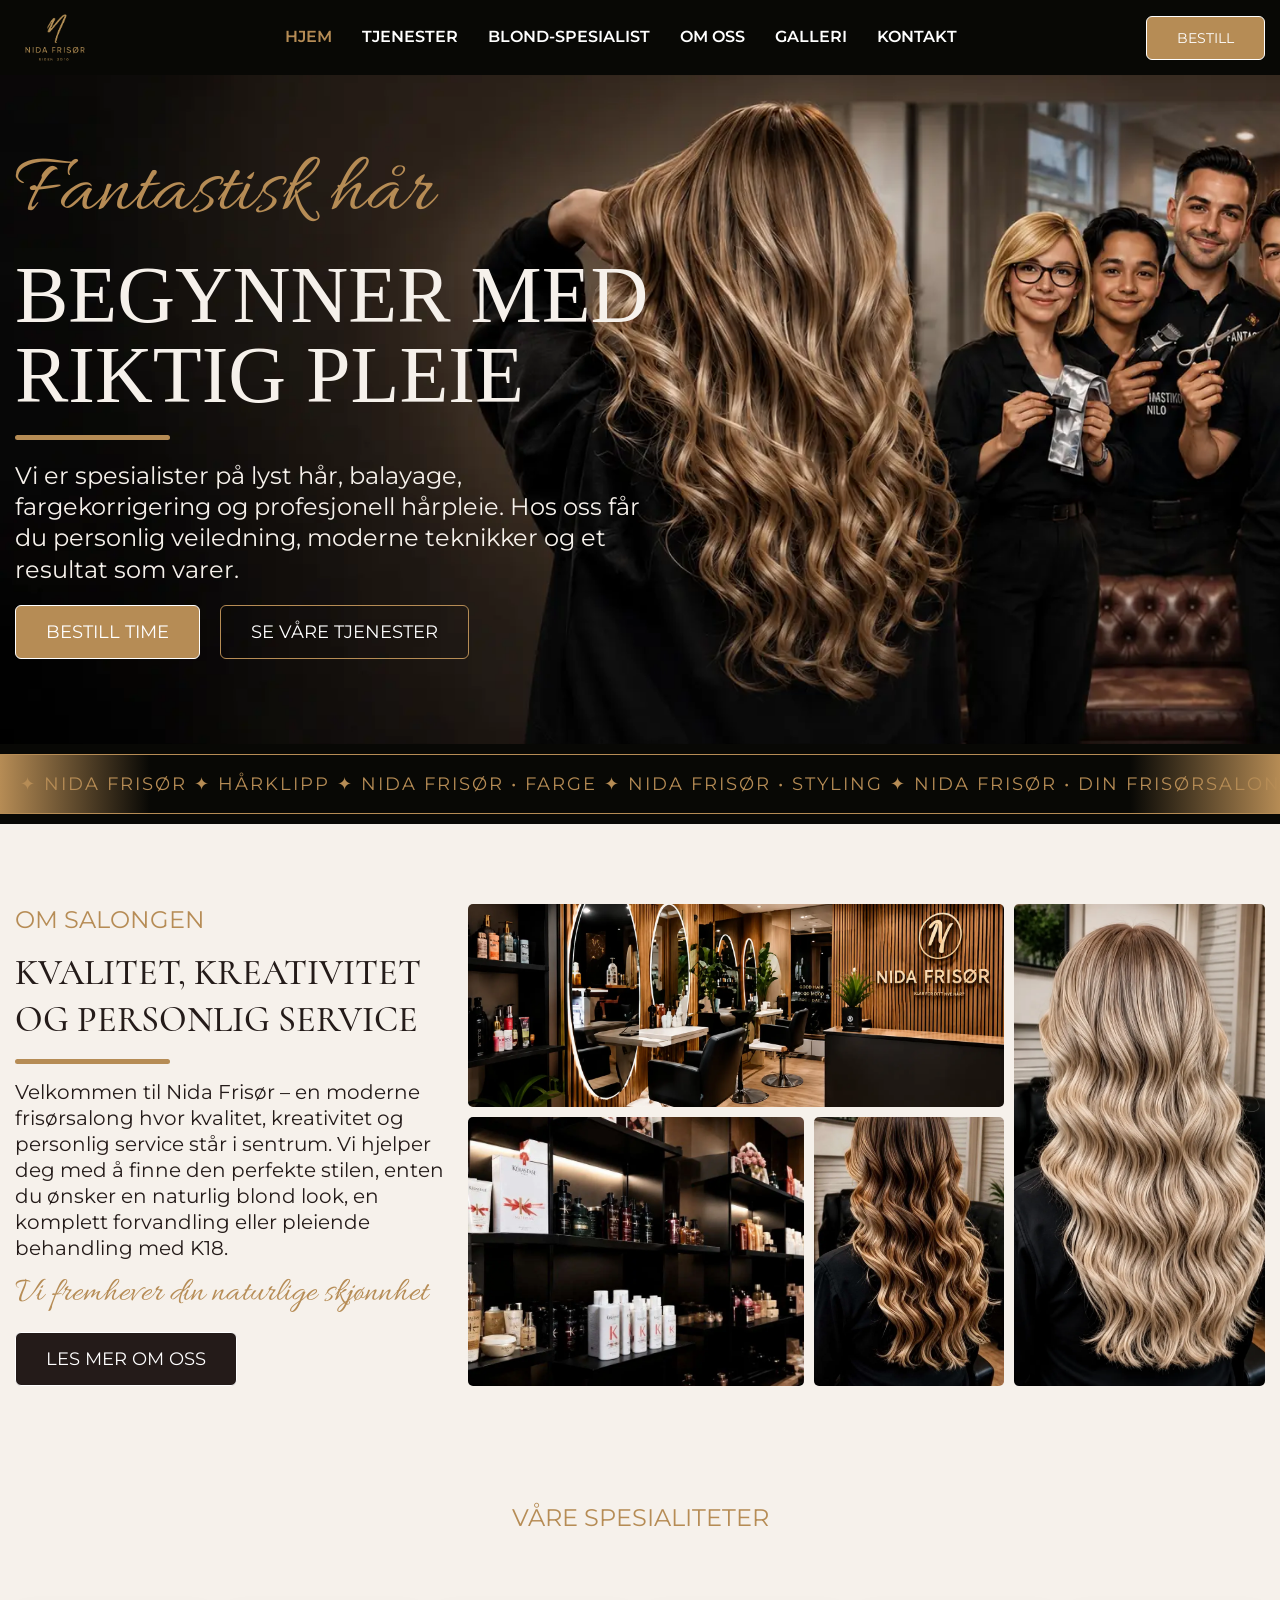
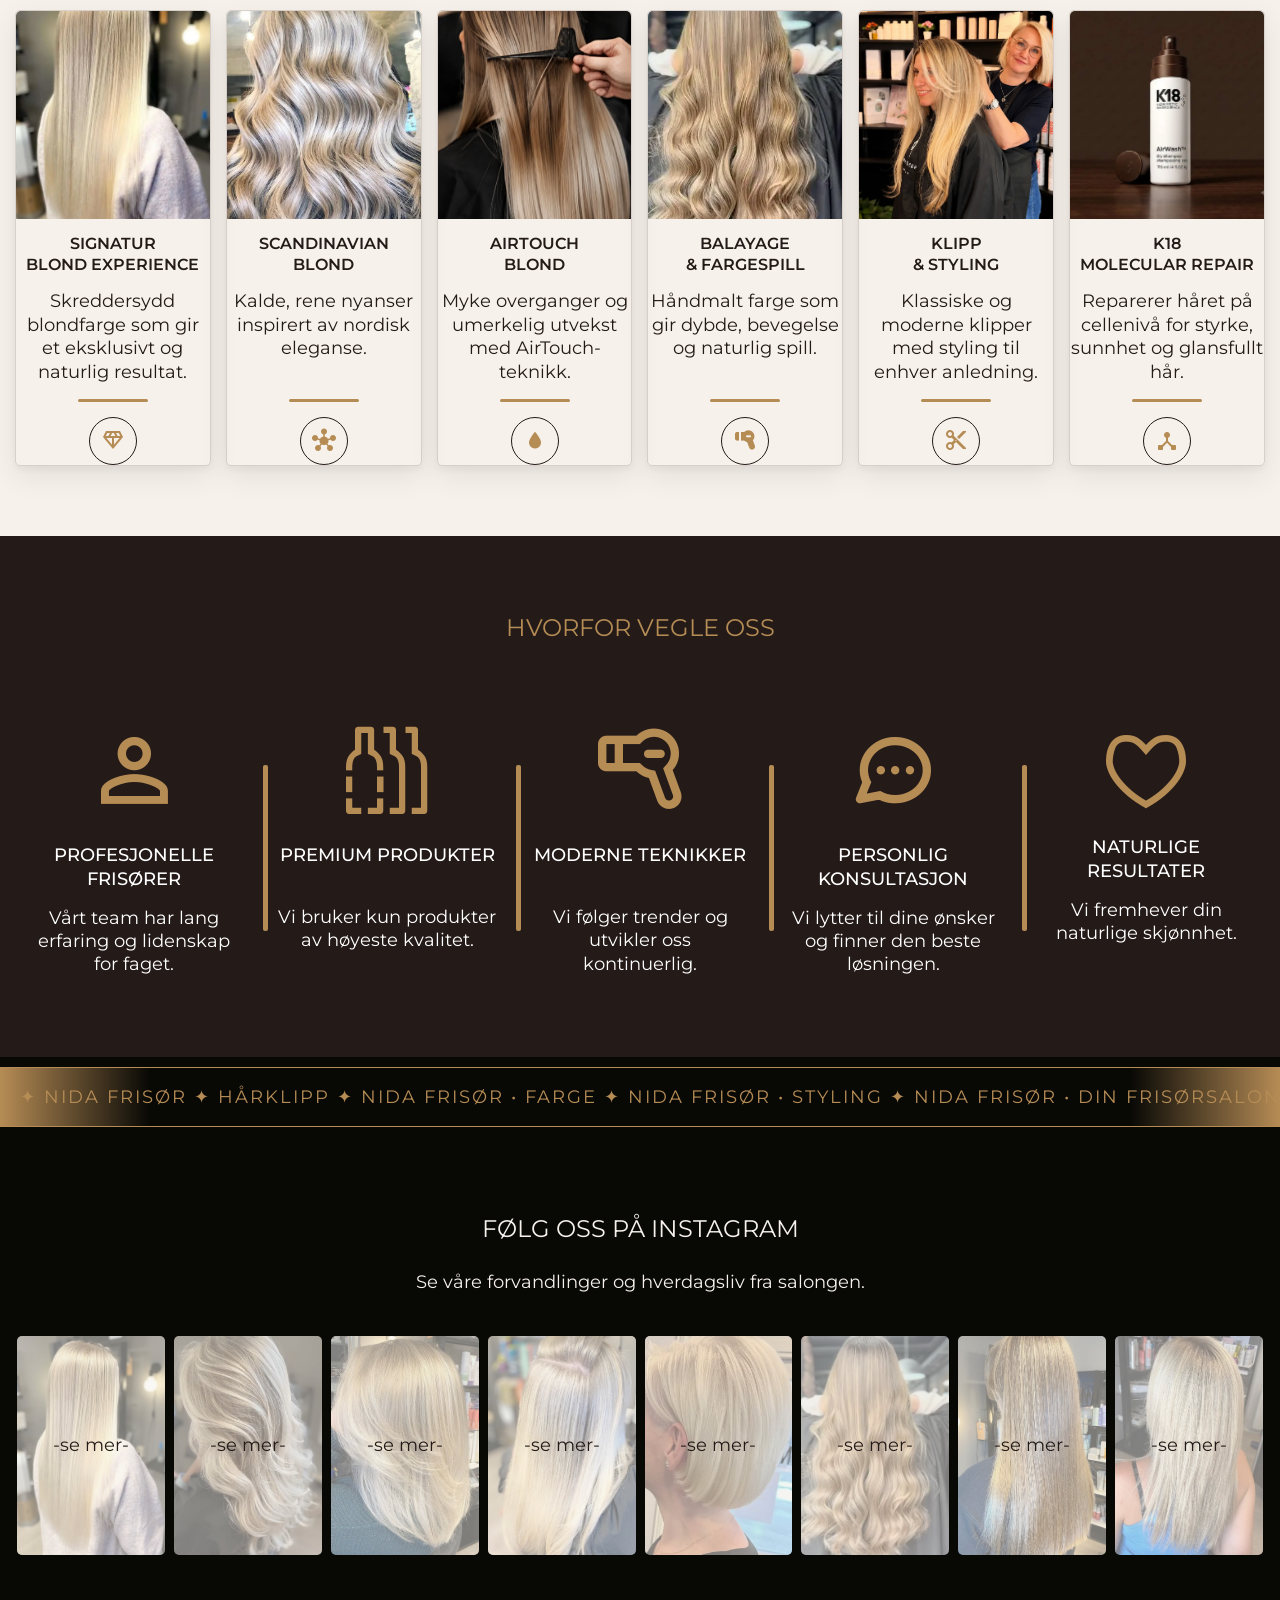
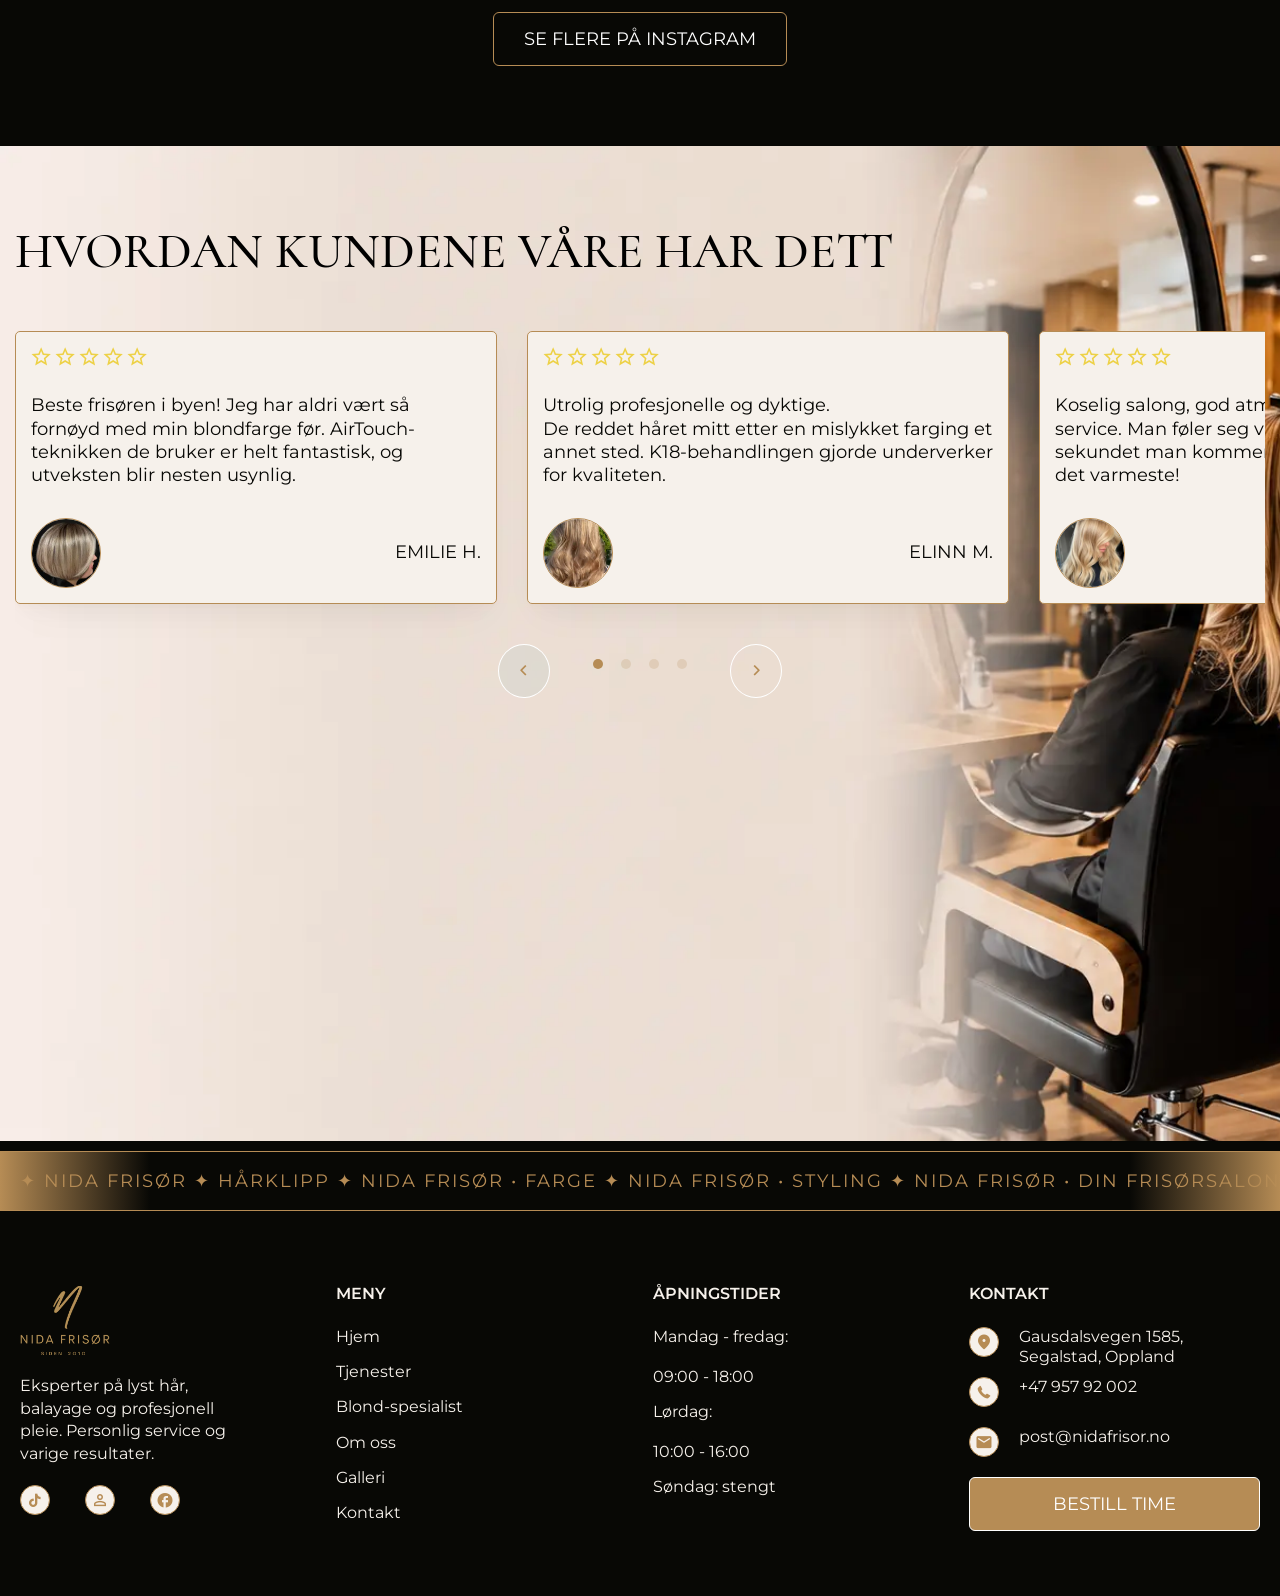
==== commit 8299a4eb: "Add files via upload" ====
--- a/index.html
+++ b/index.html
@@ -6,7 +6,7 @@
 	<meta charset="UTF-8">
 	<meta name="format-detection" content="telephone=no">
 	<!-- <style>body{opacity: 0;}</style> -->
-	<link rel="stylesheet" href="css/style.min.css?_v=20261018220613">
+	<link rel="stylesheet" href="css/style.min.css?_v=20261027185247">
 	<link rel="shortcut icon" href="favicon.ico">
 	<!-- <meta name="robots" content="noindex, nofollow"> -->
 	<meta name="viewport" content="width=device-width, initial-scale=1.0">
@@ -549,7 +549,7 @@
 			</div>
 		</footer>
 	</div>
-	<script src="js/app.min.js?_v=20261018220613"></script>
+	<script src="js/app.min.js?_v=20261027185247"></script>
 </body>
 
 </html>
--- a/css/style.min.css
+++ b/css/style.min.css
@@ -1 +1 @@
-@import url(https://fonts.googleapis.com/css?family=Montserrat:regular,500,600,700,800&display=swap);@font-face{font-family:Garamond-400;src:url(../fonts/Garamond-400.woff2) format("woff2"),url(../fonts/Garamond-400.woff) format("woff");font-weight:400;font-style:normal;font-display:swap}@font-face{font-family:Cormorant-500;src:url(../fonts/Cormorant-500.woff2) format("woff2"),url(../fonts/Cormorant-500.woff) format("woff");font-weight:400;font-style:normal;font-display:swap}@font-face{font-family:Allura-400;src:url(../fonts/Allura-400.woff2) format("woff2"),url(../fonts/Allura-400.woff) format("woff");font-weight:400;font-style:normal;font-display:swap}@font-face{font-family:icons;font-display:swap;src:url(../fonts/icons.woff2) format("woff2");font-weight:400;font-style:normal}[class*=_icon-]::before{font-family:icons;font-style:normal;font-weight:400;font-variant:normal;text-transform:none;line-height:1;-webkit-font-smoothing:antialiased;-moz-osx-font-smoothing:grayscale}._icon-account-outline:before{content:"";color:#b68c55}._icon-arow-right:before{content:"";color:#b68c55}._icon-carbon_bottles:before{content:"";color:#b68c55}._icon-chat:before{content:"";color:#b68c55}._icon-cup-ice:before{content:"";color:#b68c55}._icon-cup-star:before{content:"";color:#b68c55}._icon-device-hub:before{content:"";color:#b68c55}._icon-diamond:before{content:"";color:#b68c55}._icon-drop:before{content:"";color:#b68c55}._icon-email:before{content:"";color:#b68c55}._icon-facebook1:before{content:"";color:#b68c55}._icon-game-cross:before{content:"";color:#b68c55}._icon-gem-stone:before{content:""}._icon-geo-location:before{content:"";color:#b68c55}._icon-hair-clip:before{content:""}._icon-hair-dryer:before{content:"";color:#b68c55}._icon-hairdryer-f:before{content:"";color:#b68c55}._icon-hurt:before{content:"";color:#b68c55}._icon-instagram1:before{content:""}._icon-round-hub:before{content:"";color:#b68c55}._icon-scissors1:before{content:"";color:#b68c55}._icon-star:before{content:"";color:#b68c55}._icon-telephone:before{content:"";color:#b68c55}._icon-tiktok:before{content:"";color:#b68c55}._icon-droplet:before{content:""}._icon-phone:before{content:""}._icon-location:before{content:""}._icon-quotes-left:before{content:""}._icon-quotes-right:before{content:""}._icon-trophy:before{content:""}._icon-sun:before{content:""}._icon-star-full:before{content:""}._icon-heart:before{content:""}._icon-circle-right:before{content:""}._icon-circle-left:before{content:""}._icon-scissors:before{content:""}._icon-facebook:before{content:""}._icon-instagram:before{content:""}._icon-t:before{content:""}:root{--bg-primary:#080805;--bg-secondary:#F6F1EB;--bg-accent:#B68C55;--bg-inverse:#241B19;--text-primary:#080805;--text-secondary:#ffffff;--text-accent:#B68C55;--text-inverse:#F6F1EB}*{padding:0;margin:0;border:0}*,*::after,*::before{box-sizing:border-box}*::after,*::before{display:inline-block}body,html{height:100%;min-width:320px}body{color:#000;line-height:1;font-family:Montserrat;font-size:.875rem;-ms-text-size-adjust:100%;-moz-text-size-adjust:100%;-webkit-text-size-adjust:100%;-webkit-font-smoothing:antialiased;-moz-osx-font-smoothing:grayscale}button,input,textarea{font-family:Montserrat;font-size:inherit;line-height:inherit;color:inherit;background-color:rgba(0,0,0,0)}input,textarea{width:100%}label{display:inline-block}button,option,select{cursor:pointer}a{display:inline-block;color:inherit;text-decoration:none}ul li{list-style:none}img{vertical-align:top}h1,h2,h3,h4,h5,h6{font-weight:inherit;font-size:inherit}.lock body{overflow:hidden;touch-action:none;-ms-scroll-chaining:none;overscroll-behavior:none}.wrapper{min-height:100%;display:flex;flex-direction:column;overflow:hidden}@supports (overflow:clip){.wrapper{overflow:clip}}.wrapper>main{flex:1 1 auto}.wrapper>*{min-width:0}[class*=__container]{max-width:80rem;margin:0 auto;padding:0 .9375rem}[class*="--gc"]{display:grid;min-width:0;grid-template-columns:.9375rem 1fr minmax(auto,78.125rem) 1fr .9375rem}[class*="--gc"]>*{min-width:0;grid-column:3/4}.rating{display:inline-block}.rating__items{display:inline-flex;align-items:flex-start;gap:.25rem}.rating__item{flex:0 0 1.25rem;width:1.25rem;height:1.25rem;position:relative;background:url([data-uri]) 0 0/1.25rem no-repeat;transition:all .3s}.rating__item--active{background:url([data-uri]) 0 0/1.25rem no-repeat}.rating__item span{position:absolute;top:0;left:0;width:0%;height:1.25rem;background:url([data-uri]) 0 0/1.25rem no-repeat}.rating__item:not(:last-child)::after{content:"";position:absolute;right:0;top:0;height:100%;width:.25rem;-webkit-transform:translateX(100%);transform:translateX(100%)}[data-rating=set] .rating__item:not(:last-child)::after{cursor:pointer}.rating__input{width:100%;height:100%;opacity:0;display:block}[data-rating=set] .rating__input{cursor:pointer}.tabs__navigation{display:grid;grid-template-columns:repeat(5,1fr);gap:.3125rem}.tabs__title{text-transform:capitalize;border:.0625rem solid var(--bg-accent);padding:.625rem 1.5625rem;border-radius:.3125rem;color:var(--bg-accent)}.tabs__title._tab-active{border:.0625rem solid var(--bg-secondary);color:var(--bg-secondary);background-color:var(--bg-accent)}.tabs__content{border:.0625rem solid var(--text-secondary);padding:.625rem .9375rem;color:var(--bg-secondary);border-radius:.1875rem}.tabs__cards{display:grid;grid-template-columns:repeat(3,1fr);gap:.3125rem}.tabs__card{display:flex;justify-content:flex-start;gap:.3125rem;border:.0625rem solid var(--text-secondary);border-radius:.3125rem;box-shadow:0 .25rem 1.25rem rgba(0,0,0,.05);transition:.5s}.tabs__card:hover{-webkit-transform:translateY(-.125rem);transform:translateY(-.125rem);box-shadow:0 .625rem 1.875rem rgba(36,36,36,.08)}.tabs__image{width:9.375rem;height:12.5rem;flex-shrink:0;overflow:hidden}.tabs__image img{width:100%;height:100%;aspect-ratio:150/150;-o-object-fit:cover;object-fit:cover;border-top-left-radius:.3125rem;border-bottom-left-radius:.3125rem}.tabs__text{display:flex;flex-direction:column;gap:.625rem;padding:.3125rem}.tabs__up{display:flex;gap:.625rem;align-items:center}.tabs__icon{padding:.3125rem;border-radius:50%;border:.0625rem solid var(--bg-accent);display:flex;justify-content:center;align-items:center;background-color:var(--text-primary);transition:.5s}.tabs__icon:hover{background-color:rgba(0,0,0,0)}.tabs__name{color:var(--text-primary);text-transform:uppercase;line-height:130%}.tabs__description{color:var(--text-primary);line-height:130%;flex-grow:1}.tabs__price{line-height:130%;color:var(--text-primary)}.tabs__link{color:var(--text-primary);line-height:130%;color:var(--text-accent);font-weight:600;display:flex;align-items:center;flex-direction:row-reverse;justify-content:flex-end;gap:.5rem;transition:.5s;-webkit-animation:pulse .5s ease-in-out infinite alternate;animation:pulse .5s ease-in-out infinite alternate}.tabs__link:hover{color:var(--text-secondary);box-shadow:0 .625rem 1.875rem rgba(36,36,36,.08)}@-webkit-keyframes pulse{0%{opacity:0}50%{opacity:1}100%{opacity:1}}@keyframes pulse{0%{opacity:0}50%{opacity:1}100%{opacity:1}}.ibg{width:100%;height:100%;-o-object-fit:cover;object-fit:cover}.ibg--top{-o-object-position:top;object-position:top}.ibg--bottom{-o-object-position:bottom;object-position:bottom}.ibg--left{-o-object-position:left;object-position:left}.ibg--right{-o-object-position:right;object-position:right}.ibg--contain{-o-object-fit:contain;object-fit:contain}[class*=__button-gold]{color:#fff;background-color:#b68c55;border:.0625rem solid #fff;text-align:center;font-family:Montserrat;padding:.875rem 1.875rem;border-radius:.375rem;line-height:135%;transition:.5s}[class*=__button-gold]:hover{color:#b68c55;background-color:rgba(0,0,0,0);border:.0625rem solid #b68c55}[class*=__button-transporet]{text-transform:uppercase;color:#fff;background-color:rgba(0,0,0,0);border:.0625rem solid #b68c55;text-align:center;font-family:Montserrat;padding:.875rem 1.875rem;border-radius:.375rem;line-height:135%;transition:.5s}[class*=__button-transporet]:hover{color:#fff;background-color:#b68c55;border:.0625rem solid #fff}[class*=__button-chocolate]{text-transform:uppercase;color:#fff;background-color:#241b19;border:.0625rem solid #fff;text-align:center;font-family:Montserrat;padding:.875rem 1.875rem;border-radius:.375rem;line-height:135%;transition:.5s}[class*=__button-chocolate]:hover{color:#241b19;background-color:#b68c55;border:.0625rem solid #241b19}[class*=__sub-text]{color:#fff;text-align:center;font-family:Montserrat;line-height:135%}[class*=__span]{color:#b68c55;font-family:Montserrat;line-height:135%;font-weight:500}._header-scroll.header::before{content:"";z-index:1;position:absolute;width:100%;height:100%;top:0;left:0}._header-scroll.header .header__container{padding-top:.5rem;padding-bottom:.5rem;height:4.6875rem}._header-scroll.header .header__logo img{width:3.75rem}._header-scroll._header-scroll{position:fixed;top:-15%;transition:top .7s ease 0s}._header-scroll._header-show{transition:top .3s ease 0s;top:0}.header{position:fixed;z-index:150;top:0;left:0;width:100%;background-color:#080805}.header__container{display:flex;justify-content:space-between;padding-top:.9375rem;padding-bottom:.9375rem;transition:all .5s ease 0s;align-items:center}.header__logo{position:relative;z-index:6;margin-right:.3125rem;margin-left:.3125rem}.header__logo img{transition:all .5s ease 0s}.header__menu{display:flex;justify-content:center;align-items:center;flex-wrap:wrap}.header .menu__body{display:flex;justify-content:center;align-items:center}.header .menu__list{display:flex;flex-wrap:wrap;justify-content:center;align-items:center;gap:1.875rem;display:inline-block;padding:.625rem .9375rem;transition:color .3s ease}.header .menu__link{position:relative;z-index:5;font-size:1.125rem;font-weight:600;line-height:130%;color:#fff;background:linear-gradient(#fff,#fff) bottom/var(--t,0) 2px no-repeat;transition:.5s}.header .menu__link:hover{color:#b68c55;--t:100%}.header .header__btr{display:flex;align-items:center;justify-content:flex-end;z-index:15}.header .btr__header__item{padding:.875rem 1.875rem;color:#fff;background-color:#b68c55;border-radius:.375rem;border:.0625rem solid #fff;transition:.5s}.header .btr__header__item:hover{background-color:rgba(0,0,0,0);color:#b68c55;border:.0625rem solid #b68c55}.header .menu__link--vip{color:#b68c55}.header .menu__link--vip:hover{color:#fff}.header .icon-menu{display:none}.menu-open .icon-menu span{-webkit-transform:scale(0);transform:scale(0)}.menu-open .icon-menu::before{top:50%;-webkit-transform:rotate(-90deg);transform:rotate(-90deg);margin-top:-.0625rem}.menu-open .icon-menu::after{bottom:50%;-webkit-transform:rotate(90deg);transform:rotate(90deg);margin-bottom:-.0625rem}.footer{background-color:var(--text-primary)}.footer__logo img{aspect-ratio:80/62;-o-object-fit:cover;object-fit:cover}.footer__brand-info{max-width:14.375rem;color:var(--text-inverse);font-size:1rem;line-height:140%}.footer__social-icons{display:flex;gap:2.1875rem}.footer__columns{display:grid;grid-template-columns:repeat(4,1fr)}.footer__column{display:flex;flex-direction:column;padding:.3125rem;font-size:1rem}.footer__heading{font-weight:600;color:var(--text-inverse)}.footer__links{color:var(--text-inverse);display:flex;flex-direction:column;gap:.9375rem}.footer__link{font-size:1rem;line-height:127%;transition:.5s}.footer__link:hover{color:var(--text-accent)}.footer__info-time{color:var(--text-inverse);display:flex;flex-direction:column;gap:.9375rem}.footer__info-mandag{font-size:1rem;line-height:125%}.footer__info-lørdag{font-size:1rem;line-height:125%}.footer__info-søndag{font-size:1rem;line-height:125%}.footer__info-contact{color:var(--text-inverse)}.footer__info-row{display:flex;gap:1.25rem;color:var(--text-inverse)}.footer .footer__info-adress{font-size:1rem;line-height:125%}.footer .footer__info-tel{font-size:1rem;line-height:125%}.footer .footer__info-mail{font-size:1rem;line-height:125%}.footer__button-gold{display:flex;justify-content:center;align-items:center}.footer__button-gold--2{font-size:1rem}.footer__info-adress{font-size:1rem;transition:.5s}.footer__info-adress:hover{color:var(--text-accent)}.footer__info-tel{font-size:1rem;transition:.5s}.footer__info-tel:hover{color:var(--text-accent)}.footer__info-mail{font-size:1rem;transition:.5s}.footer__info-mail:hover{color:var(--text-accent)}.footer__info-icon,.icons-facebook,.icons-instagram,.icons-tiktok{font-size:1.125rem;padding:.3125rem;border-radius:50%;background-color:var(--text-inverse);border:.0625rem solid var(--text-accent);display:flex;justify-content:center;align-items:center;transition:all .6s}.footer__info-icon:hover,.icons-facebook:hover,.icons-instagram:hover,.icons-tiktok:hover{background-color:rgba(0,0,0,0)}.kontak{background-color:var(--bg-secondary)}.kontak__title{text-transform:uppercase;font-family:Cormorant-500}.kontak__sub-title{text-transform:uppercase}.kontak__box{display:grid;grid-template-columns:repeat(2,1fr);gap:.9375rem}.kontak__left{display:grid;grid-template-columns:repeat(2,1fr);gap:.9375rem}.kontak__img{padding:.625rem;border:.0625rem solid var(--text-secondary);border-radius:.4375rem;box-shadow:0 .25rem 1.875rem rgba(0,0,0,.05);transition:.5s}.kontak__img:hover{border:.0625rem solid var(--bg-accent)}.kontak__img img{width:100%;height:100%;aspect-ratio:210/375;-o-object-fit:cover;object-fit:cover;border-radius:.4375rem;box-shadow:0 .25rem 1.875rem rgba(0,0,0,.05)}.kontak__infofm{display:flex;flex-direction:column;gap:.9375rem}.kontak__email,.kontak__geo,.kontak__tel,.kontak__work{display:flex;gap:1.5625rem}.kontak__icon{color:var(--text-accent);padding:.625rem;border:.0625rem solid var(--bg-accent);background-color:var(--bg-primary);border-radius:50%;display:inline-flex;align-items:center;justify-content:center;box-sizing:border-box;align-self:flex-start;flex-shrink:0;box-shadow:0 .25rem 1.875rem rgba(0,0,0,.05);transition:.5s}.kontak__icon:hover{background-color:rgba(0,0,0,0)}.kontak__description{line-height:135%;align-self:center;padding:.9375rem;border-radius:.625rem;border:.0625rem solid transparent;box-shadow:0 .25rem 1.875rem rgba(0,0,0,.05);transition:.5s}.kontak__description:hover{color:var(--text-accent);border:.0625rem solid var(--bg-accent)}.kontakt{background-color:var(--bg-secondary)}.kontakt__title{color:var(--text-accent);text-transform:capitalize}.kontakt__cards{display:grid;grid-template-columns:repeat(3,1fr);gap:1.25rem}.kontakt__card{display:flex;gap:.9375rem;padding:.9375rem;background-color:var(--bg-primary);border-radius:.25rem;color:var(--text-inverse)}.kontakt__icon{display:flex;justify-content:center;align-items:center;padding:.3125rem}.kontakt__adress,.kontakt__mail,.kontakt__phone{display:flex;justify-content:center;align-items:center;transition:.5s}.kontakt__adress:hover,.kontakt__mail:hover,.kontakt__phone:hover{color:var(--text-accent)}.kontakt__info{line-height:135%}.kontakt__oss{color:var(--text-accent);font-weight:500}.kontakt__item{display:flex;gap:1.6875rem;margin-bottom:.9375rem}.kontakt__item-text{color:var(--text-primary);line-height:133%;max-width:46.875rem;display:flex;gap:.625rem}.kontakt__item-text::before{content:"";flex:0 0 .25rem;width:.25rem;background-color:var(--bg-accent);border-radius:.125rem;-webkit-transform:translateY(.3125rem);transform:translateY(.3125rem);-webkit-animation:pulse .5s ease-in-out infinite alternate;animation:pulse .5s ease-in-out infinite alternate}@keyframes pulse{0%{opacity:0}50%{opacity:1}100%{opacity:1}}.kontakt__map img{width:100%;height:100%;aspect-ratio:950/550;-o-object-fit:cover;object-fit:cover;border:.0625rem solid var(--bg-accent);border-radius:.3125rem}.kontakt .icons-facebook,.kontakt .icons-instagram,.kontakt .icons-tiktok{padding:1.5625rem;border:.0625rem solid var(--bg-accent);font-size:1.625rem;background-color:var(--bg-primary);border-radius:8%;transition:.5s}.kontakt .icons-facebook:hover,.kontakt .icons-instagram:hover,.kontakt .icons-tiktok:hover{background-color:rgba(0,0,0,0)}.tjenester{position:relative}.tjenester::before{content:"";position:absolute;top:0;left:0;width:100%;height:100%;z-index:0;background:url(../img/background_tjenester.webp) center center/cover no-repeat;transition:-webkit-filter .3s ease,-webkit-transform .3s ease;transition:filter .3s ease,transform .3s ease;transition:filter .3s ease,transform .3s ease,-webkit-filter .3s ease,-webkit-transform .3s ease}.tjenester__block{position:relative;z-index:2;max-width:34.375rem;display:flex;flex-direction:column;gap:1.25rem}.tjenester__title{color:var(--text-accent);text-transform:capitalize;font-family:Allura-400}.tjenester__sub-title{text-transform:uppercase;max-width:25rem;color:var(--bg-secondary);font-family:Cormorant}.tjenester__line{height:.3125rem;background-color:var(--bg-accent);border-radius:.3125rem;border:.0625rem solid transparent;transition:.5s}.tjenester__line:hover{background-color:rgba(0,0,0,0);border:.0625rem solid var(--text-accent)}.tjenester__description{color:var(--bg-secondary);line-height:130%}.info{background-color:var(--bg-secondary)}.vifremhever{border-top:.0625rem solid var(--bg-accent);position:relative}.vifremhever::before{content:"";position:absolute;top:0;left:0;width:100%;height:100%;z-index:0;background:url(../img/background_salon.webp) center center/cover no-repeat}.vifremhever__block{max-width:53.125rem;position:relative;z-index:5;padding:1.25rem;border-radius:.9375rem;background-color:rgba(251,225,189,.326);display:grid;grid-template-columns:repeat(2,1fr);gap:.625rem}.vifremhever__title{font-family:Allura-400;color:var(--text-accent);max-width:15.625rem;line-height:135%;text-shadow:0 .25rem .625rem rgba(0,0,0,.15)}.vifremhever__text{display:flex;flex-direction:column;gap:.625rem;color:var(--text-primary)}.vifremhever__sub-title{line-height:135%}.vifremhever__description{line-height:135%}.vifremhever__button-gold{display:flex;justify-content:center;align-items:center;position:absolute;z-index:3}.blondspecialist{position:relative;z-index:3}.blondspecialist::before{content:"";position:absolute;top:0;left:0;width:100%;height:100%;z-index:-1;background:url(../img/background_blond.webp) top left/cover no-repeat;transition:-webkit-filter .3s ease,-webkit-transform .3s ease;transition:filter .3s ease,transform .3s ease;transition:filter .3s ease,transform .3s ease,-webkit-filter .3s ease,-webkit-transform .3s ease}.blondspecialist__container{position:relative}.blondspecialist__contant{display:flex;flex-direction:column;gap:.9375rem;max-width:37.5rem}.blondspecialist__title{text-transform:uppercase;color:var(--text-accent)}.blondspecialist__subtitle{line-height:130%;color:var(--text-primary)}.blondspecialist__decor{color:var(--text-accent);font-family:Allura-400}.blondspecialist__line{height:.25rem;background-color:var(--bg-accent);border-radius:.3125rem;border:.0625rem solid transparent;transition:.5s;-webkit-animation:animlone 2s ease-in-out infinite;animation:animlone 2s ease-in-out infinite}.blondspecialist__line:hover{background-color:rgba(0,0,0,0);border:.0625rem solid var(--text-accent)}.blondspecialist__drømmer{line-height:130%;color:var(--text-primary)}.blondspecialist__enten{line-height:130%;color:var(--text-primary)}.blondspecialist__button-gold{text-transform:uppercase}.blondspecialist__icon{width:18.75rem;height:18.75rem;position:absolute;top:50%;right:0;-webkit-transform:translateY(-50%);transform:translateY(-50%)}.blondspecialist__icon img{width:100%;height:100%;aspect-ratio:150/150;-o-object-fit:cover;object-fit:cover;border:.0625rem solid var(--text-accent);border-radius:50%}.specialist{background-color:var(--bg-secondary)}.specialist__title{color:var(--text-accent);text-align:center;text-transform:uppercase;font-weight:500;margin-bottom:1.25rem}.specialist__sub-title{color:var(--text-primary);text-align:center;text-transform:uppercase;font-weight:500;margin-bottom:1.875rem}.specialist__line{height:.1875rem;border-radius:.125rem;background-color:var(--bg-accent);margin-bottom:1.25rem;margin:0 auto 1.25rem auto;text-align:center;display:flex;align-items:center;justify-content:center;position:relative}.specialist__cards{display:grid;grid-template-columns:repeat(4,1fr);gap:.9375rem}.specialist__card{display:flex;flex-direction:column;gap:1.25rem;padding:.625rem;border:.0625rem solid var(--text-secondary);border-radius:.4375rem;box-shadow:0 .25rem .75rem rgba(0,0,0,.05);transition:.7s}.specialist__card:hover{border:.0625rem solid var(--bg-accent);-webkit-transform:translateY(-.25rem);transform:translateY(-.25rem)}.specialist__foto img{width:100%;height:100%;aspect-ratio:185/270;-o-object-fit:cover;object-fit:cover;border-radius:.3125rem}.specialist__name{color:var(--text-primary);text-align:center;text-transform:uppercase;line-height:130%;max-width:25rem;font-weight:500;margin:0 auto}.specialist__text{color:var(--text-primary);text-align:center;max-width:21.875rem;margin:0 auto;line-height:130%;flex-grow:1}.specialist__icon{padding:.625rem;background-color:var(--bg-primary);border:.0625rem solid var(--bg-accent);border-radius:50%;display:flex;justify-content:center;align-items:center;align-self:center}._icon-heart{font-size:1rem;-webkit-animation:animicon 1.3s ease-in-out infinite;animation:animicon 1.3s ease-in-out infinite;position:absolute;top:50%;left:50%;-webkit-transform:translate(-50%,-50%);transform:translate(-50%,-50%);color:var(--text-accent)}@-webkit-keyframes animicon{0%{opacity:1}50%{opacity:.2}100%{opacity:1}}@keyframes animicon{0%{opacity:1}50%{opacity:.2}100%{opacity:1}}.behandlingerfor{background-color:var(--bg-secondary)}.behandlingerfor__title{color:var(--text-accent);text-transform:uppercase;font-weight:500;line-height:135%;padding:.625rem}.behandlingerfor__items{display:flex;flex-direction:column;gap:5rem}.behandlingerfor__row{display:grid;grid-template-columns:repeat(3,1fr);gap:.9375rem}.behandlingerfor__left{display:flex;gap:.9375rem;padding:1.25rem;background-color:var(--bg-secondary);border:.0625rem solid var(--text-secondary);border-radius:.4375rem;box-shadow:0 .25rem .75rem rgba(0,0,0,.05);transition:.3s}.behandlingerfor__left:hover{-webkit-transform:translateY(-.25rem);transform:translateY(-.25rem)}.behandlingerfor__icon{border:.0625rem solid var(--text-accent);border-radius:50%;display:flex;align-items:center;flex-shrink:0;justify-content:center;background-color:var(--text-primary);width:3.125rem;height:3.125rem;transition:.5s}.behandlingerfor__icon:hover{background-color:rgba(0,0,0,0)}.behandlingerfor__text-left{display:flex;flex-direction:column;gap:.9375rem}.behandlingerfor__name-left{color:var(--text-accent);text-transform:uppercase;line-height:135%}.behandlingerfor__sub-title-right{color:var(--text-accent);line-height:135%}.behandlingerfor__sub-title-decor{color:var(--text-accent);font-family:Allura-400}.behandlingerfor__line{background-color:var(--bg-accent);height:.3125rem;border-radius:.125rem;-webkit-animation:animlone 2s ease-in-out infinite;animation:animlone 2s ease-in-out infinite}.behandlingerfor__right{display:flex;flex-direction:column;gap:.9375rem}.behandlingerfor__sub-title,.behandlingerfor__text-right{line-height:130%}.behandlingerfor__button-gold{align-self:flex-start}@-webkit-keyframes animlone{0%{opacity:1}50%{opacity:.2}100%{opacity:1}}@keyframes animlone{0%{opacity:1}50%{opacity:.2}100%{opacity:1}}.team{background-color:var(--bg-secondary)}.team__cards{display:grid;grid-template-columns:repeat(2,1fr);gap:1.25rem}.team__card{display:flex;flex-direction:column;gap:.9375rem;justify-content:center;align-items:center;text-align:center}.team__title{color:var(--text-primary);line-height:130%}.team__sub-title{color:var(--text-primary);line-height:130%}.team__img img{width:100%;height:100%;aspect-ratio:500/180;-o-object-fit:cover;object-fit:cover}.team__foto img{width:100%;height:100%;aspect-ratio:500/320;-o-object-fit:cover;object-fit:cover}.faces{background-color:var(--bg-secondary)}.faces__linehorizont{margin:.9375rem auto;height:.1875rem;border-radius:.625rem;background-color:var(--bg-accent);margin-bottom:1.875rem;transition:.7s}.faces__linehorizont:hover{background-color:var(--text-secondary)}.faces__cards{display:grid;grid-template-columns:repeat(6,1fr);gap:.625rem}.faces__card{padding:.625rem;border:.0625rem solid var(--text-secondary);border-radius:.4375rem;box-shadow:0 .25rem 1.875rem rgba(0,0,0,.05);display:flex;flex-direction:column;gap:.3125rem;text-align:center;transition:.7s}.faces__card:hover{border:.0625rem solid var(--bg-accent);background-color:var(--text-secondary)}.faces__img img{width:100%;height:100%;aspect-ratio:235/315;-o-object-fit:cover;object-fit:cover;border-radius:.4375rem;box-shadow:0 .25rem 1.875rem rgba(0,0,0,.05);border:.0625rem solid var(--text-secondary)}.faces__name{color:var(--text-primary);line-height:130%;text-transform:capitalize}.faces__title{color:var(--text-accent);line-height:130%;text-transform:uppercase;letter-spacing:.125rem}.faces__description{line-height:130%;flex-grow:1}.faces__line{width:3.125rem;height:.1875rem;background-color:var(--text-accent);border-radius:.1875rem;margin:.1875rem}.faces__imgtext img{width:100%;height:100%;aspect-ratio:500/180;-o-object-fit:cover;object-fit:cover}._icon-hurt{display:flex;align-items:center;justify-content:center;font-size:1.125rem}.omoss{position:relative;z-index:-1}.omoss::before{content:"";position:absolute;top:0;left:0;width:100%;height:100%;z-index:-1;background:url(../img/background_om.webp) center center/cover no-repeat;transition:-webkit-filter .3s ease,-webkit-transform .3s ease;transition:filter .3s ease,transform .3s ease;transition:filter .3s ease,transform .3s ease,-webkit-filter .3s ease,-webkit-transform .3s ease}.omoss__up{display:flex;flex-direction:column;gap:.625rem;max-width:40.625rem}.omoss__name{text-transform:uppercase;color:var(--text-accent)}.omoss__title{line-height:130%;color:var(--text-primary)}.omoss__decor{color:var(--text-accent);font-family:Allura-400}.omoss__decorback{color:var(--text-accent);font-family:Allura-400}.omoss__line{max-width:21.875rem;height:.25rem;border-radius:.1875rem;background-color:var(--text-accent);margin:.1875rem}.omoss__star{color:var(--text-accent);position:absolute;top:0;right:50%}.omoss__text{display:flex;flex-direction:column;gap:.9375rem;line-height:130%;max-width:36.25rem}.omoss__panel{max-width:46.875rem}.omoss__cards{border:.0625rem solid var(--bg-accent);background-color:var(--bg-inverse);border-radius:.4375rem;padding:.9375rem;display:grid;grid-template-columns:repeat(3,1fr);gap:.9375rem;margin-bottom:2.5rem}.omoss__card{display:flex;gap:.9375rem}.omoss__icon{font-size:1.25rem;display:flex;align-self:center;border:.0625rem solid var(--bg-accent);border-radius:50%;padding:.3125rem;transition:.4s}.omoss__icon:hover{-webkit-transform:scale(1.2);transform:scale(1.2)}.omoss__box{display:grid;grid-template-columns:repeat(3,1 fr);gap:.3125rem;justify-content:center;flex-direction:column;text-transform:capitalize}.omoss__dexcription{color:var(--text-inverse);line-height:130%}.hero{position:relative;overflow:hidden;width:100%}.hero::before{content:"";position:absolute;top:0;left:0;width:100%;height:100%;z-index:0;background:url(../img/background_hero.webp) top left/cover no-repeat;transition:-webkit-filter .3s ease,-webkit-transform .3s ease;transition:filter .3s ease,transform .3s ease;transition:filter .3s ease,transform .3s ease,-webkit-filter .3s ease,-webkit-transform .3s ease}.hero__container,.hero__contant{position:relative;z-index:5}.hero__contant{display:flex;flex-direction:column;gap:1.25rem;max-width:40rem}.hero__decor{color:var(--text-accent);font-family:Allura-400}.hero__title{color:var(--bg-secondary);font-family:Cormorant}.hero__line{height:.3125rem;background-color:var(--bg-accent);border-radius:.3125rem;border:.0625rem solid transparent;transition:.5s}.hero__line:hover{background-color:rgba(0,0,0,0);border:.0625rem solid var(--text-accent)}.hero__sub-title{color:var(--bg-secondary);line-height:130%}.hero__buttons{display:flex;gap:1.25rem}.rullendetekstvisning{background-color:#080805;width:100%}.rullendetekstvisning__body{position:relative;width:100%;overflow:hidden;background-color:var(--bg-primary);border-top:.0625rem solid var(--bg-accent);border-bottom:.0625rem solid var(--bg-accent)}.rullendetekstvisning__body::after,.rullendetekstvisning__body::before{content:"";position:absolute;top:0;bottom:0;width:9.375rem;z-index:2;pointer-events:none}.rullendetekstvisning__body::before{left:0;background:linear-gradient(to right,#b68c55 0,rgba(182,140,85,0) 100%)}.rullendetekstvisning__body::after{right:0;background:linear-gradient(to left,#b68c55 0,rgba(182,140,85,0) 100%)}.rullendetekstvisning__body:hover .rullendetekstvisning__track{-webkit-animation-play-state:paused;animation-play-state:paused}.rullendetekstvisning__track{display:flex;width:-webkit-max-content;width:max-content;color:var(--text-accent);font-family:Montserrat;white-space:nowrap;text-transform:uppercase;letter-spacing:.125rem;-webkit-animation:animation-rullendetekstvisning 30s linear infinite;animation:animation-rullendetekstvisning 30s linear infinite}@-webkit-keyframes animation-rullendetekstvisning{0%{-webkit-transform:translate3d(0,0,0);transform:translate3d(0,0,0)}100%{-webkit-transform:translate3d(-50%,0,0);transform:translate3d(-50%,0,0)}}@keyframes animation-rullendetekstvisning{0%{-webkit-transform:translate3d(0,0,0);transform:translate3d(0,0,0)}100%{-webkit-transform:translate3d(-50%,0,0);transform:translate3d(-50%,0,0)}}.omsalongen{background-color:var(--bg-secondary)}.omsalongen__contant{display:grid;grid-template-columns:35% 1fr;gap:.9375rem}.omsalongen__left{display:flex;flex-direction:column;gap:.9375rem;opacity:0;-webkit-transform:translateY(.9375rem);transform:translateY(.9375rem);transition:opacity .6s ease,-webkit-transform .6s ease;transition:opacity .6s ease,transform .6s ease;transition:opacity .6s ease,transform .6s ease,-webkit-transform .6s ease}.omsalongen__left._watcher-view{opacity:1;-webkit-transform:translateY(0);transform:translateY(0)}.omsalongen__right{opacity:0;-webkit-transform:translateY(.9375rem);transform:translateY(.9375rem);transition:opacity .6s ease,-webkit-transform .6s ease;transition:opacity .6s ease,transform .6s ease;transition:opacity .6s ease,transform .6s ease,-webkit-transform .6s ease}.omsalongen__right._watcher-view{opacity:1;-webkit-transform:translateY(0);transform:translateY(0)}.omsalongen__name{color:var(--text-accent);text-transform:uppercase;line-height:130%}.omsalongen__title{line-height:130%;color:var(--bg-inverse);text-transform:uppercase;font-family:Cormorant-500}.omsalongen__line{height:.3125rem;background-color:var(--bg-accent);border-radius:.3125rem;border:.0625rem solid transparent;transition:.5s}.omsalongen__line:hover{background-color:rgba(0,0,0,0);border:.0625rem solid var(--text-accent)}.omsalongen__sub-title{color:var(--bg-inverse);line-height:130%}.omsalongen__decor{color:var(--text-accent);font-family:Allura-400}.omsalongen__button-chocolate{width:-webkit-max-content;width:max-content;margin-top:auto}.omsalongen__fotoblog{display:flex;gap:.625rem}.omsalongen__longfoto{margin-bottom:.625rem}.omsalongen__longfoto img{width:100%;height:100%;aspect-ratio:450/170;-o-object-fit:cover;object-fit:cover;border-radius:.3125rem}.omsalongen__smallfoto{display:flex;gap:.625rem}.omsalongen__smallfoto img{width:100%;height:100%;aspect-ratio:150/120;-o-object-fit:cover;object-fit:cover;border-radius:.3125rem}.omsalongen__enfoto img{width:100%;height:100%;aspect-ratio:150/150;-o-object-fit:cover;object-fit:cover;border-radius:.3125rem}.spesialiteter{background-color:var(--bg-secondary)}.spesialiteter__title{color:var(--text-accent);text-transform:uppercase;display:flex;justify-content:center;align-items:center;opacity:0;-webkit-transform:translateY(.9375rem);transform:translateY(.9375rem);transition:opacity .6s ease,-webkit-transform .6s ease;transition:opacity .6s ease,transform .6s ease;transition:opacity .6s ease,transform .6s ease,-webkit-transform .6s ease}.spesialiteter__title._watcher-view{opacity:1;-webkit-transform:translateY(0);transform:translateY(0)}.spesialiteter__cards{display:grid;grid-template-columns:repeat(6,1fr);gap:.9375rem}.spesialiteter__card{display:flex;flex-direction:column;gap:.9375rem;border:.03125rem solid rgba(150,131,131,.3);border-radius:.3125rem;box-shadow:0 .25rem .375rem rgba(0,0,0,.04),0 .625rem 1.875rem rgba(0,0,0,.08);opacity:0;-webkit-transform:translateY(1.875rem);transform:translateY(1.875rem);transition:all .3s;cursor:pointer}.spesialiteter__card:hover{border:.0625rem solid var(--bg-accent);cursor:pointer;background-color:#fff}.spesialiteter__card._watcher-view{opacity:1;-webkit-transform:translateY(0);transform:translateY(0)}.spesialiteter__card._watcher-view:nth-child(1){transition-delay:.1s}.spesialiteter__card._watcher-view:nth-child(2){transition-delay:.2s}.spesialiteter__card._watcher-view:nth-child(3){transition-delay:.3s}.spesialiteter__card._watcher-view:nth-child(4){transition-delay:.4s}.spesialiteter__card._watcher-view:nth-child(5){transition-delay:.5s}.spesialiteter__card._watcher-view:nth-child(6){transition-delay:.6s}.card__foto img{width:100%;height:100%;aspect-ratio:280/300;-o-object-fit:cover;object-fit:cover;border-top-left-radius:.3125rem;border-top-right-radius:.3125rem;transition:.7s ease}.card__foto img:hover{opacity:.5;border-radius:.3125rem}.card__name{text-transform:uppercase;color:var(--bg-inverse);text-align:center;line-height:130%;font-weight:600}.card__name:hover{color:#b68c55;transition:.5s}.card__sub-title{text-align:center;color:var(--bg-inverse);line-height:130%;flex-grow:1}.card__line{height:.1875rem;background-color:var(--bg-accent);border-radius:.3125rem;border:.0625rem solid transparent;transition:.5s;align-self:center}.card__line:hover{background-color:rgba(0,0,0,0);border:.0625rem solid var(--text-accent)}.card__icon{width:3rem;height:3rem;border-radius:50%;border:.0625rem solid var(--bg-inverse);top:0;left:0;display:flex;justify-content:center;align-items:center;font-size:1.5rem;background-color:var(--bg-secondary);inset:0;margin:auto;transition:-webkit-transform .8s ease;transition:transform .8s ease;transition:transform .8s ease,-webkit-transform .8s ease}.card__icon:hover{-webkit-transform:scale(1.2);transform:scale(1.2)}._watcher-view{opacity:1;-webkit-animation:1s up 1 linear;animation:1s up 1 linear}@-webkit-keyframes up{0%{opacity:1;-webkit-transform:translateY(5rem);transform:translateY(5rem)}100%{opacity:1;-webkit-transform:translateY(0);transform:translateY(0)}}@keyframes up{0%{opacity:1;-webkit-transform:translateY(5rem);transform:translateY(5rem)}100%{opacity:1;-webkit-transform:translateY(0);transform:translateY(0)}}.hvorfor{background-color:var(--bg-inverse);color:#fff}.hvorfor__title{text-transform:uppercase;display:flex;justify-content:center;align-items:center;color:var(--text-accent);opacity:0;-webkit-transform:translateY(.9375rem);transform:translateY(.9375rem);transition:opacity .6s ease,-webkit-transform .6s ease;transition:opacity .6s ease,transform .6s ease;transition:opacity .6s ease,transform .6s ease,-webkit-transform .6s ease}.hvorfor__title._watcher-view{opacity:1;-webkit-transform:translateY(0);transform:translateY(0)}.hvorfor__cards{display:grid;grid-template-columns:repeat(5,1fr);gap:.9375rem}.hvorfor__card{position:relative;z-index:2;padding:.625rem;display:flex;flex-direction:column;justify-content:center;align-items:center;text-align:center;gap:.9375rem;opacity:0;-webkit-transform:translateY(1.875rem);transform:translateY(1.875rem)}.hvorfor__card._watcher-view{opacity:1;-webkit-transform:translateY(0);transform:translateY(0)}.hvorfor__card._watcher-view:nth-child(1){transition-delay:.2s}.hvorfor__card._watcher-view:nth-child(2){transition-delay:.4s}.hvorfor__card._watcher-view:nth-child(3){transition-delay:.6s}.hvorfor__card._watcher-view:nth-child(4){transition-delay:.8s}.hvorfor__card._watcher-view:nth-child(5){transition-delay:1s}.hvorfor__card:not(:last-child)::after{content:"";position:absolute;top:50%;-webkit-transform:translateY(-50%);transform:translateY(-50%);width:.3125rem;height:60%;border-radius:.125rem;background-color:var(--bg-accent);z-index:5}.hvorfor__icon{font-size:6.25rem;transition:.5s}.hvorfor__icon:hover{opacity:.5}.hvorfor__name{text-transform:uppercase;line-height:135%;font-weight:500;min-height:3rem;display:flex;align-items:center;justify-content:center;align-items:flex-start;transition:.5s}.hvorfor__name:hover{color:var(--text-accent)}.hvorfor__text{line-height:130%;flex-grow:1}.instagram{background-color:var(--bg-primary)}.instagram__title{color:var(--text-inverse);text-transform:uppercase;display:flex;justify-content:center;align-items:center;opacity:0;-webkit-transform:translateY(.9375rem);transform:translateY(.9375rem);transition:all .5s ease}.instagram__title._watcher-view{opacity:1;-webkit-transform:translateY(0);transform:translateY(0)}.instagram__sub-title{text-align:center;color:var(--text-inverse);line-height:130%;opacity:0;-webkit-transform:translateY(.9375rem);transform:translateY(.9375rem);transition:all .5s ease}.instagram__sub-title._watcher-view{opacity:1;-webkit-transform:translateY(0);transform:translateY(0)}.instagram__cards{display:grid;grid-template-columns:repeat(8,1fr);gap:.3125rem}.instagram__card{position:relative;z-index:1;transition:all .5s ease;border:.125rem solid transparent;opacity:0;-webkit-transform:translateY(1.875rem);transform:translateY(1.875rem)}.instagram__card:hover{border:.125rem solid var(--bg-accent);border-radius:.375rem}.instagram__card::before{content:"";position:absolute;width:100%;height:100%;top:0;left:0;overflow:hidden;background-color:var(--bg-secondary);-webkit-transform:translateY(0);transform:translateY(0);border-radius:.3125rem;transition:all .5s ease;opacity:.5;visibility:visible}.instagram__card:hover::before{-webkit-transform:translateY(-.5rem);transform:translateY(-.5rem);opacity:0;visibility:hidden}.instagram__card:hover .instagram__icon,.instagram__card:hover .instagram__text{opacity:1;visibility:visible}.instagram__card._watcher-view{opacity:1;-webkit-transform:translateY(0);transform:translateY(0)}.instagram__card._watcher-view:nth-child(1){transition-delay:.2s}.instagram__card._watcher-view:nth-child(2){transition-delay:.4s}.instagram__card._watcher-view:nth-child(3){transition-delay:.6s}.instagram__card._watcher-view:nth-child(4){transition-delay:.8s}.instagram__card._watcher-view:nth-child(5){transition-delay:1s}.instagram__foto img{width:100%;height:100%;aspect-ratio:250/370;-o-object-fit:cover;object-fit:cover;border-radius:.3125rem}.instagram__contеnt-link{gap:.9375rem;text-align:center;padding:.3125rem;position:absolute;z-index:10;top:0;left:0;width:100%;height:100%;display:flex;flex-direction:column;justify-content:center;align-items:center;transition:all .5s ease}.instagram__text{text-transform:uppercase;color:var(--text-accent);line-height:130%;border:.0625rem dashed var(--text-accent);padding:.3125rem;border-radius:.3125rem;background-color:rgba(232,230,230,.716);opacity:0;visibility:hidden;transition:all .5s ease}.instagram__cliсk{color:var(--bg-inverse);line-height:130%;padding:.625rem;opacity:1;visibility:visible;transition:all .5s ease}.instagram__cliсk:hover{opacity:0;visibility:hidden;transition:all .5s ease}.instagram__icon{display:inline-block;display:flex;justify-content:center;align-items:center;padding:.1875rem;border:.0625rem dashed var(--bg-accent);border-radius:50%;font-size:1.5rem;background-color:rgba(232,230,230,.716);opacity:0;visibility:hidden;transition:all .5s ease;-webkit-animation:updown 1s linear infinite forwards;animation:updown 1s linear infinite forwards}@-webkit-keyframes updown{0%{-webkit-transform:rotate(90deg) translateX(0);transform:rotate(90deg) translateX(0)}50%{-webkit-transform:rotate(90deg) translateX(-.9375rem);transform:rotate(90deg) translateX(-.9375rem)}100%{-webkit-transform:translateX(0);transform:translateX(0);-webkit-transform:rotate(90deg) translateX(0);transform:rotate(90deg) translateX(0)}}@keyframes updown{0%{-webkit-transform:rotate(90deg) translateX(0);transform:rotate(90deg) translateX(0)}50%{-webkit-transform:rotate(90deg) translateX(-.9375rem);transform:rotate(90deg) translateX(-.9375rem)}100%{-webkit-transform:translateX(0);transform:translateX(0);-webkit-transform:rotate(90deg) translateX(0);transform:rotate(90deg) translateX(0)}}.instagram__button{display:flex;justify-content:center;align-items:center;opacity:0;-webkit-transform:translateY(.9375rem);transform:translateY(.9375rem);transition:opacity .3s ease,-webkit-transform .3s ease;transition:opacity .3s ease,transform .3s ease;transition:opacity .3s ease,transform .3s ease,-webkit-transform .3s ease}.instagram__button._watcher-view{opacity:1;-webkit-transform:translateY(0);transform:translateY(0)}.testimonials{background:url(../img/background_footer.webp) top left/cover no-repeat}.testimonials__title{font-family:Cormorant-500;text-transform:uppercase;opacity:0;-webkit-transform:translateY(.9375rem);transform:translateY(.9375rem);transition:opacity .6s ease,-webkit-transform .6s ease;transition:opacity .6s ease,transform .6s ease;transition:opacity .6s ease,transform .6s ease,-webkit-transform .6s ease}.testimonials__title._watcher-view{opacity:1;-webkit-transform:translateY(0);transform:translateY(0)}.testimonials__slide{display:flex;justify-content:center;align-items:stretch;opacity:0;-webkit-transform:translateY(.9375rem);transform:translateY(.9375rem);transition:opacity .6s ease,-webkit-transform .6s ease;transition:opacity .6s ease,transform .6s ease;transition:opacity .6s ease,transform .6s ease,-webkit-transform .6s ease}.testimonials__slide._watcher-view{opacity:1;-webkit-transform:translateY(0);transform:translateY(0)}.testimonials__card{display:flex;flex-direction:column;height:100%;width:100%;background-color:var(--bg-secondary);padding:.9375rem;border-radius:.3125rem;border:.0625rem solid #b68c55;box-shadow:0 4px 6px -1px rgba(197,155,124,.05),0 12px 25px -5px rgba(0,0,0,.04),0 20px 40px -10px rgba(0,0,0,.03);transition:box-shadow .4s cubic-bezier(.16,1,.3,1),-webkit-transform .4s cubic-bezier(.16,1,.3,1);transition:transform .4s cubic-bezier(.16,1,.3,1),box-shadow .4s cubic-bezier(.16,1,.3,1);transition:transform .4s cubic-bezier(.16,1,.3,1),box-shadow .4s cubic-bezier(.16,1,.3,1),-webkit-transform .4s cubic-bezier(.16,1,.3,1)}.testimonials__description{color:var(--text-primary);line-height:130%;flex-grow:1}.testimonials__name{line-height:130%;text-transform:uppercase;color:var(--text-primary)}.testimonials__block{display:flex;justify-content:space-between;align-items:center;text-align:center;margin-top:auto}.testimonials__img img{aspect-ratio:70/70;-o-object-fit:cover;object-fit:cover;border-radius:50%;border:.0625rem solid var(--bg-accent)}.testimonials__buttons{display:flex;justify-content:center;align-items:center;margin-top:-3.125rem;position:relative;z-index:2}.testimonials__btn-left{padding:.9375rem;border:.0625rem solid #fff;border-radius:50%;margin-right:11.25rem}.testimonials__btn-right{padding:.9375rem;border:.0625rem solid #fff;border-radius:50%}.testimonials .swiper-button-disabled{background-color:rgba(222,217,208,.915);pointer-events:none}.testimonials .swiper-pagination-horizontal{display:flex;justify-content:center;align-items:center;padding:.9375rem;margin-top:3.125rem;color:#03e93c;gap:.625rem;position:relative;z-index:2}.testimonials ._icon-arow-right--2{-webkit-transform:scale(-1,1);transform:scale(-1,1)}.kundeomtaler__down{max-width:40rem;display:flex;flex-direction:column;justify-content:center;gap:.9375rem;opacity:0;-webkit-transform:translateY(.9375rem);transform:translateY(.9375rem);transition:opacity .6s ease,-webkit-transform .6s ease;transition:opacity .6s ease,transform .6s ease;transition:opacity .6s ease,transform .6s ease,-webkit-transform .6s ease}.kundeomtaler__down._watcher-view{opacity:1;-webkit-transform:translateY(0);transform:translateY(0)}.kundeomtaler__down .kundeomtaler__title{font-family:Cormorant-500;text-transform:uppercase;color:var(--bg-primary)}.kundeomtaler__down .kundeomtaler__sub-title{line-height:130%}.kundeomtaler__down .kundeomtaler__name{text-transform:uppercase;color:var(--text-inverse)}.kundeomtaler__down .kundeomtaler__button-gold{text-transform:uppercase}.kundeomtaler__down .kundeomtaler__gradient-line{width:100%;height:.125rem;background:linear-gradient(90deg,rgba(223,186,157,.3607843137) 0,#c59b7c 50%,rgba(223,186,157,.3843137255) 100%);border:none;margin:1.25rem 0}.swiper{overflow:hidden}.swiper-initialized{touch-action:pan-y}.swiper-wrapper{width:100%;height:100%;box-sizing:content-box;display:flex;position:relative}.swiper-vertical .swiper-wrapper{flex-direction:column}.swiper-autoheight .swiper-wrapper{align-items:flex-start}.swiper-initialized .swiper-slide{flex-shrink:0}.swiper-android .swiper-slide,.swiper-android .swiper-wrapper{-webkit-transform:translate3d(0,0,0);transform:translate3d(0,0,0)}.swiper-button-lock{display:none!important}.swiper-pagination{position:absolute;text-align:center;transition:.3s opacity;-webkit-transform:translate3d(0,0,0);transform:translate3d(0,0,0);z-index:10}.swiper-pagination.swiper-pagination-hidden{opacity:0}.swiper-horizontal>.swiper-pagination-bullets,.swiper-pagination-bullets.swiper-pagination-horizontal,.swiper-pagination-custom,.swiper-pagination-fraction{bottom:10px;left:0;width:100%}.swiper-pagination-bullets-dynamic{overflow:hidden;font-size:0}.swiper-pagination-bullets-dynamic .swiper-pagination-bullet{-webkit-transform:scale(.33);transform:scale(.33);position:relative}.swiper-pagination-bullets-dynamic .swiper-pagination-bullet-active{-webkit-transform:scale(1);transform:scale(1)}.swiper-pagination-bullets-dynamic .swiper-pagination-bullet-active-main{-webkit-transform:scale(1);transform:scale(1)}.swiper-pagination-bullets-dynamic .swiper-pagination-bullet-active-prev{-webkit-transform:scale(.66);transform:scale(.66)}.swiper-pagination-bullets-dynamic .swiper-pagination-bullet-active-prev-prev{-webkit-transform:scale(.33);transform:scale(.33)}.swiper-pagination-bullets-dynamic .swiper-pagination-bullet-active-next{-webkit-transform:scale(.66);transform:scale(.66)}.swiper-pagination-bullets-dynamic .swiper-pagination-bullet-active-next-next{-webkit-transform:scale(.33);transform:scale(.33)}.swiper-pagination-bullet{width:10px;height:10px;display:inline-block;border-radius:50%;background:#b68c55;opacity:var(--swiper-pagination-bullet-inactive-opacity,.2)}button.swiper-pagination-bullet{border:none;margin:0;padding:0;box-shadow:none;-webkit-appearance:none;appearance:none}.swiper-pagination-clickable .swiper-pagination-bullet{cursor:pointer}.swiper-pagination-bullet:only-child{display:none!important}.swiper-pagination-bullet-active{opacity:var(--swiper-pagination-bullet-opacity,1);background:#b68c55}.swiper-pagination-vertical.swiper-pagination-bullets,.swiper-vertical>.swiper-pagination-bullets{right:10px;top:50%;-webkit-transform:translate3d(0,-50%,0);transform:translate3d(0,-50%,0)}.swiper-pagination-vertical.swiper-pagination-bullets .swiper-pagination-bullet,.swiper-vertical>.swiper-pagination-bullets .swiper-pagination-bullet{margin:var(--swiper-pagination-bullet-vertical-gap,6px) 0;display:block}.swiper-pagination-vertical.swiper-pagination-bullets.swiper-pagination-bullets-dynamic,.swiper-vertical>.swiper-pagination-bullets.swiper-pagination-bullets-dynamic{top:50%;-webkit-transform:translateY(-50%);transform:translateY(-50%);width:8px}.swiper-pagination-vertical.swiper-pagination-bullets.swiper-pagination-bullets-dynamic .swiper-pagination-bullet,.swiper-vertical>.swiper-pagination-bullets.swiper-pagination-bullets-dynamic .swiper-pagination-bullet{display:inline-block;transition:.2s transform,.2s top}.swiper-horizontal>.swiper-pagination-bullets .swiper-pagination-bullet,.swiper-pagination-horizontal.swiper-pagination-bullets .swiper-pagination-bullet{margin:0 var(--swiper-pagination-bullet-horizontal-gap,4px)}.swiper-horizontal>.swiper-pagination-bullets.swiper-pagination-bullets-dynamic,.swiper-pagination-horizontal.swiper-pagination-bullets.swiper-pagination-bullets-dynamic{left:50%;-webkit-transform:translateX(-50%);transform:translateX(-50%);white-space:nowrap}.swiper-horizontal>.swiper-pagination-bullets.swiper-pagination-bullets-dynamic .swiper-pagination-bullet,.swiper-pagination-horizontal.swiper-pagination-bullets.swiper-pagination-bullets-dynamic .swiper-pagination-bullet{transition:.2s transform,.2s left}.swiper-horizontal.swiper-rtl>.swiper-pagination-bullets-dynamic .swiper-pagination-bullet{transition:.2s transform,.2s right}.swiper-pagination-progressbar{background:rgba(0,0,0,.25);position:absolute}.swiper-pagination-progressbar .swiper-pagination-progressbar-fill{background:#b68c55;position:absolute;left:0;top:0;width:100%;height:100%;-webkit-transform:scale(0);transform:scale(0);-webkit-transform-origin:left top;transform-origin:left top}.swiper-rtl .swiper-pagination-progressbar .swiper-pagination-progressbar-fill{-webkit-transform-origin:right top;transform-origin:right top}.swiper-horizontal>.swiper-pagination-progressbar,.swiper-pagination-progressbar.swiper-pagination-horizontal,.swiper-pagination-progressbar.swiper-pagination-vertical.swiper-pagination-progressbar-opposite,.swiper-vertical>.swiper-pagination-progressbar.swiper-pagination-progressbar-opposite{width:100%;height:4px;left:0;top:0}.swiper-horizontal>.swiper-pagination-progressbar.swiper-pagination-progressbar-opposite,.swiper-pagination-progressbar.swiper-pagination-horizontal.swiper-pagination-progressbar-opposite,.swiper-pagination-progressbar.swiper-pagination-vertical,.swiper-vertical>.swiper-pagination-progressbar{width:4px;height:100%;left:0;top:0}.swiper-pagination-lock{display:none}@media (min-width:80em){.tabs__title{font-size:1.125rem}.tabs__icon{font-size:1.125rem}.tabs__name{font-size:.875rem}.tabs__description{font-size:.875rem}.tabs__price{font-size:1rem}.tabs__link{font-size:1.125rem}[class*=__button-gold]{font-size:1.125rem}[class*=__button-transporet]{font-size:1.125rem}[class*=__button-chocolate]{font-size:1.125rem}[class*=__sub-text]{font-size:1.25rem}[class*=__span]{font-size:1.25rem}.header__logo img{width:14.375rem}.footer{padding-top:3.75rem}.footer{padding-bottom:3.75rem}.footer .footer__logo{margin-bottom:1.25rem}.footer__logo img{width:5.625rem}.footer__brand-info{margin-bottom:1.25rem}.footer__columns{gap:.9375rem}.footer__heading{margin-bottom:1.5625rem}.footer__info-icon{margin-bottom:1.25rem}.kontak{padding-top:9.375rem}.kontak{padding-bottom:3.75rem}.kontak__title{font-size:2.1875rem}.kontak__title{margin-bottom:1.5625rem}.kontak__sub-title{font-size:1.25rem}.kontak__sub-title{margin-bottom:3.125rem}.kontak__icon{font-size:1.5rem}.kontak__description{font-size:1.125rem}.kontakt{padding-top:9.375rem}.kontakt{padding-bottom:3.75rem}.kontakt__title{font-size:2.5rem}.kontakt__title{margin-bottom:3.125rem}.kontakt__cards{padding-bottom:3.75rem}.kontakt__icon{font-size:1.25rem}.kontakt__adress,.kontakt__mail,.kontakt__phone{font-size:1.25rem}.kontakt__info{font-size:1.25rem}.kontakt__oss{font-size:1.5rem}.kontakt__oss{margin-bottom:1.25rem}.kontakt__items{margin-bottom:1.875rem}.kontakt__item-text{font-size:1.25rem}.kontakt__item-text{margin-bottom:1.25rem}.kontakt__item-text::before{height:2.8125rem}.tjenester{padding-top:9.375rem}.tjenester{padding-bottom:5.3125rem}.tjenester__title{font-size:2.8125rem}.tjenester__sub-title{font-size:3rem}.tjenester__line{width:9.6875rem}.tjenester__description{font-size:1.25rem}.info{padding-top:3.125rem}.info{padding-bottom:3.125rem}.vifremhever{padding-top:3.75rem}.vifremhever{padding-bottom:3.75rem}.vifremhever__title{font-size:1.75rem}.vifremhever__sub-title{font-size:1.125rem}.vifremhever__description{font-size:1rem}.blondspecialist{padding-top:9.375rem}.blondspecialist{padding-bottom:5.3125rem}.blondspecialist__title{font-size:1.5rem}.blondspecialist__title{margin-bottom:1.875rem}.blondspecialist__subtitle{font-size:1.375rem}.blondspecialist__decor{font-size:2.8125rem}.blondspecialist__line{width:19.0625rem}.blondspecialist__drømmer{font-size:1.25rem}.blondspecialist__enten{font-size:1.25rem}.specialist{padding-top:2.8125rem}.specialist{padding-bottom:2.8125rem}.specialist__title{font-size:1.25rem}.specialist__sub-title{font-size:1.5rem}.specialist__line{width:21.875rem}.specialist__name{font-size:1.125rem}.specialist__text{font-size:1.125rem}.specialist__icon{font-size:1.375rem}.behandlingerfor{padding-top:2.8125rem}.behandlingerfor{padding-bottom:4.375rem}.behandlingerfor__title{font-size:1.5rem}.behandlingerfor__title{margin-bottom:2.5rem}.behandlingerfor__icon{font-size:1.5rem}.behandlingerfor__name-left{font-size:1.125rem}.behandlingerfor__sub-title-right{font-size:1.25rem}.behandlingerfor__sub-title-decor{font-size:2rem}.behandlingerfor__line{width:21.875rem}.behandlingerfor__sub-title,.behandlingerfor__text-right{font-size:1.125rem}.team{padding-top:9.375rem}.team{padding-bottom:1.25rem}.team__title{font-size:2rem}.team__sub-title{font-size:1.125rem}.faces{padding-top:1.25rem}.faces{padding-bottom:2.5rem}.faces__linehorizont{width:14.375rem}.faces__name{font-size:1.25rem}.faces__title{font-size:.875rem}.faces__description{font-size:1rem}.omoss{padding-top:6.25rem}.omoss{padding-bottom:6.5625rem}.omoss{padding-bottom:3.125rem}.omoss__name{font-size:1.5rem}.omoss__name{margin-bottom:1.875rem}.omoss__title{font-size:1.625rem}.omoss__decor{font-size:3.4375rem}.omoss__decorback{font-size:2.8125rem}.omoss__line{width:21.875rem}.omoss__star{font-size:1.25rem}.omoss__text{font-size:1.25rem}.omoss__panel{padding-top:2.5rem}.omoss__panel{padding-bottom:1.25rem}.omoss__dexcription{font-size:1.125rem}.hero{padding-top:9.375rem}.hero{padding-bottom:5.3125rem}.hero__decor{font-size:5.3125rem}.hero__title{font-size:5rem}.hero__line{width:9.6875rem}.hero__sub-title{font-size:1.5rem}.rullendetekstvisning{padding-top:.625rem}.rullendetekstvisning{padding-bottom:.625rem}.rullendetekstvisning__body{padding:1.25rem}.rullendetekstvisning__track{font-size:1.125rem}.omsalongen{padding-top:5rem}.omsalongen{padding-bottom:3.75rem}.omsalongen__name{font-size:1.5rem}.omsalongen__title{font-size:2.25rem}.omsalongen__line{width:9.6875rem}.omsalongen__sub-title{font-size:1.25rem}.omsalongen__decor{font-size:2.125rem}.spesialiteter{padding-top:3.75rem}.spesialiteter{padding-bottom:4.375rem}.spesialiteter__title{font-size:1.5rem}.spesialiteter__title{margin-bottom:5rem}.card__name{font-size:1rem}.card__sub-title{font-size:1.125rem}.card__line{width:4.375rem}.hvorfor{padding-top:5rem}.hvorfor{padding-bottom:4.375rem}.hvorfor__title{font-size:1.5rem}.hvorfor__title{margin-bottom:4.375rem}.hvorfor__card:not(:last-child)::after{right:-.9375rem}.hvorfor__name{font-size:1.125rem}.hvorfor__text{font-size:1.125rem}.instagram{padding-top:5rem}.instagram{padding-bottom:5rem}.instagram__title{font-size:1.5rem}.instagram__title{margin-bottom:1.875rem}.instagram__sub-title{font-size:1.125rem}.instagram__sub-title{margin-bottom:2.5rem}.instagram__cards{margin-bottom:3.4375rem}.instagram__text{font-size:1rem}.instagram__cliсk{font-size:1.125rem}.testimonials{padding-top:5rem}.testimonials{padding-bottom:5rem}.testimonials .testimonials__container{margin-bottom:2.5rem}.testimonials__title{font-size:3.125rem}.testimonials__title{margin-bottom:3.4375rem}.testimonials__slider{margin-bottom:6.25rem}.testimonials__description{font-size:1.125rem}.testimonials__description{margin-bottom:1.875rem}.testimonials__name{font-size:1.125rem}.testimonials__img img{width:4.375rem}.testimonials__img img{height:4.375rem}.testimonials__btn-left{font-size:1.25rem}.testimonials__btn-right{font-size:1.25rem}.testimonials .rating{margin-bottom:1.5625rem}.testimonials .swiper-pagination-horizontal{font-size:1.25rem}.kundeomtaler__down .kundeomtaler__title{font-size:2.1875rem}.kundeomtaler__down .kundeomtaler__title{margin-bottom:1.25rem}.kundeomtaler__down .kundeomtaler__sub-title{font-size:1.25rem}}@media (max-width:75em){.tabs__cards{grid-template-columns:repeat(2,1fr)}}@media (max-width:20em){.tabs__title{font-size:1rem}.tabs__icon{font-size:1rem}.tabs__name{font-size:1rem}.tabs__description{font-size:1rem}.tabs__price{font-size:.875rem}.tabs__link{font-size:1rem}[class*=__button-gold]{font-size:1rem}[class*=__button-transporet]{font-size:1rem}[class*=__button-chocolate]{font-size:1rem}[class*=__sub-text]{font-size:1rem}[class*=__span]{font-size:1rem}.header__logo img{width:4.6875rem}.footer{padding-top:2.5rem}.footer{padding-bottom:2.5rem}.footer .footer__logo{margin-bottom:.9375rem}.footer__logo img{width:4.0625rem}.footer__brand-info{margin-bottom:.9375rem}.footer__columns{gap:1.5625rem}.footer__heading{margin-bottom:.9375rem}.footer__info-icon{margin-bottom:.9375rem}.kontak{padding-top:7.5rem}.kontak{padding-bottom:2.5rem}.kontak__title{font-size:1.5rem}.kontak__title{margin-bottom:1.25rem}.kontak__sub-title{font-size:1.125rem}.kontak__sub-title{margin-bottom:1.875rem}.kontak__icon{font-size:1.25rem}.kontak__description{font-size:1rem}.kontakt{padding-top:7.5rem}.kontakt{padding-bottom:2.5rem}.kontakt__title{font-size:1.5625rem}.kontakt__title{margin-bottom:1.875rem}.kontakt__cards{padding-bottom:2.5rem}.kontakt__icon{font-size:1.125rem}.kontakt__adress,.kontakt__mail,.kontakt__phone{font-size:1.125rem}.kontakt__info{font-size:1.125rem}.kontakt__oss{font-size:1.25rem}.kontakt__oss{margin-bottom:1.125rem}.kontakt__items{margin-bottom:1.5625rem}.kontakt__item-text{font-size:1.125rem}.kontakt__item-text{margin-bottom:.9375rem}.kontakt__item-text::before{height:3.75rem}.tjenester{padding-top:7.8125rem}.tjenester{padding-bottom:3.4375rem}.tjenester__title{font-size:1.75rem}.tjenester__sub-title{font-size:2.1875rem}.tjenester__line{width:6.25rem}.tjenester__description{font-size:1.125rem}.info{padding-top:1.25rem}.info{padding-bottom:1.25rem}.vifremhever{padding-top:2.5rem}.vifremhever{padding-bottom:2.5rem}.vifremhever__title{font-size:1.625rem}.vifremhever__sub-title{font-size:1rem}.vifremhever__description{font-size:1.125rem}.blondspecialist{padding-top:7.8125rem}.blondspecialist{padding-bottom:3.4375rem}.blondspecialist__title{font-size:1.125rem}.blondspecialist__title{margin-bottom:1.25rem}.blondspecialist__subtitle{font-size:1.125rem}.blondspecialist__decor{font-size:1.875rem}.blondspecialist__line{width:12.8125rem}.blondspecialist__drømmer{font-size:1.125rem}.blondspecialist__enten{font-size:1.125rem}.specialist{padding-top:1.25rem}.specialist{padding-bottom:1.25rem}.specialist__title{font-size:1.125rem}.specialist__sub-title{font-size:1.25rem}.specialist__line{width:11.25rem}.specialist__name{font-size:1rem}.specialist__text{font-size:1rem}.specialist__icon{font-size:1.125rem}.behandlingerfor{padding-top:1.25rem}.behandlingerfor{padding-bottom:1.5625rem}.behandlingerfor__title{font-size:1.125rem}.behandlingerfor__title{margin-bottom:1.25rem}.behandlingerfor__icon{font-size:1.125rem}.behandlingerfor__name-left{font-size:1rem}.behandlingerfor__sub-title-right{font-size:1.125rem}.behandlingerfor__sub-title-decor{font-size:2.125rem}.behandlingerfor__line{width:14.375rem}.behandlingerfor__sub-title,.behandlingerfor__text-right{font-size:1rem}.team{padding-top:6.25rem}.team{padding-bottom:1.5625rem}.team__title{font-size:1.625rem}.team__sub-title{font-size:1rem}.faces{padding-top:1.5625rem}.faces{padding-bottom:1.5625rem}.faces__linehorizont{width:10.625rem}.faces__name{font-size:1.125rem}.faces__title{font-size:.875rem}.faces__description{font-size:.875rem}.omoss{padding-top:2.5rem}.omoss{padding-bottom:1.875rem}.omoss{padding-bottom:1.875rem}.omoss__name{font-size:1.125rem}.omoss__name{margin-bottom:1.25rem}.omoss__title{font-size:1.25rem}.omoss__decor{font-size:2.5rem}.omoss__decorback{font-size:1.875rem}.omoss__line{width:11.25rem}.omoss__star{font-size:1rem}.omoss__text{font-size:1.125rem}.omoss__panel{padding-top:1.875rem}.omoss__panel{padding-bottom:.9375rem}.omoss__dexcription{font-size:1rem}.hero{padding-top:7.8125rem}.hero{padding-bottom:3.4375rem}.hero__decor{font-size:1.75rem}.hero__title{font-size:2.5rem}.hero__line{width:6.25rem}.hero__sub-title{font-size:1.125rem}.rullendetekstvisning{padding-top:.3125rem}.rullendetekstvisning{padding-bottom:.3125rem}.rullendetekstvisning__body{padding:.9375rem}.rullendetekstvisning__track{font-size:1rem}.omsalongen{padding-top:1.875rem}.omsalongen{padding-bottom:1.5625rem}.omsalongen__name{font-size:1rem}.omsalongen__title{font-size:1.25rem}.omsalongen__line{width:6.25rem}.omsalongen__sub-title{font-size:1.125rem}.omsalongen__decor{font-size:1.625rem}.spesialiteter{padding-top:1.5625rem}.spesialiteter{padding-bottom:1.5625rem}.spesialiteter__title{font-size:1.125rem}.spesialiteter__title{margin-bottom:1.875rem}.card__name{font-size:.875rem}.card__sub-title{font-size:1rem}.card__line{width:2.5rem}.hvorfor{padding-top:2.5rem}.hvorfor{padding-bottom:2.5rem}.hvorfor__title{font-size:1.125rem}.hvorfor__title{margin-bottom:1.875rem}.hvorfor__card:not(:last-child)::after{right:.0625rem}.hvorfor__name{font-size:1rem}.hvorfor__text{font-size:1rem}.instagram{padding-top:2.5rem}.instagram{padding-bottom:2.5rem}.instagram__title{font-size:1.125rem}.instagram__title{margin-bottom:1.25rem}.instagram__sub-title{font-size:1rem}.instagram__sub-title{margin-bottom:1.5625rem}.instagram__cards{margin-bottom:2.1875rem}.instagram__text{font-size:.875rem}.instagram__cliсk{font-size:1rem}.testimonials{padding-top:2.5rem}.testimonials{padding-bottom:2.5rem}.testimonials .testimonials__container{margin-bottom:1.5625rem}.testimonials__title{font-size:1.875rem}.testimonials__title{margin-bottom:2.1875rem}.testimonials__slider{margin-bottom:4.375rem}.testimonials__description{font-size:1rem}.testimonials__description{margin-bottom:1.25rem}.testimonials__name{font-size:1rem}.testimonials__img img{width:1.875rem}.testimonials__img img{height:1.875rem}.testimonials__btn-left{font-size:.9375rem}.testimonials__btn-right{font-size:.9375rem}.testimonials .rating{margin-bottom:1.125rem}.testimonials .swiper-pagination-horizontal{font-size:1rem}.kundeomtaler__down .kundeomtaler__title{font-size:1.25rem}.kundeomtaler__down .kundeomtaler__title{margin-bottom:.9375rem}.kundeomtaler__down .kundeomtaler__sub-title{font-size:1.125rem}}@media (max-width:81.24875em){.header .menu__link{font-size:1rem}}@media (max-width:75.06125em){.kontak__box{grid-template-columns:repeat(1,1fr)}}@media (max-width:74.99875em){.spesialiteter__cards{grid-template-columns:repeat(3,1fr)}}@media (max-width:74.99875rem){.hvorfor__cards{grid-template-columns:repeat(3,1fr)}}@media (max-width:71.93625em){.faces__cards{grid-template-columns:repeat(5,1fr)}}@media (max-width:71.93625rem){.instagram__cards{grid-template-columns:repeat(4,1fr)}}@media (max-width:61.99875em){.tabs__navigation{grid-template-columns:repeat(3,1fr)}.tabs__cards{grid-template-columns:repeat(1,1fr)}.header .menu__list{flex-direction:column;gap:1.25rem;padding:.5rem}.header .menu__list:not(:last-child){margin-right:0}.header .menu__link{font-size:.875rem}.kontakt__cards{grid-template-columns:repeat(2,1fr)}.blondspecialist__icon{width:9.375rem;height:9.375rem;top:12%;right:5%}.specialist__cards{grid-template-columns:repeat(2,1fr)}.behandlingerfor__row{grid-template-columns:repeat(2,1fr)}.faces__cards{grid-template-columns:repeat(4,1fr)}.omoss::before{-webkit-transform:scale(1.05);transform:scale(1.05);background:url(../img/background_om.webp) top left/cover no-repeat}.omsalongen__contant{grid-template-columns:1fr}}@media (max-width:61.99875rem){.footer__columns{grid-template-columns:repeat(3,1fr)}.omoss__icon:hover{-webkit-transform:none;transform:none}.card__foto img:hover{-webkit-transform:none;transform:none}.card__icon:hover{-webkit-transform:none;transform:none}.hvorfor__cards{grid-template-columns:repeat(2,1fr)}.instagram__cards{grid-template-columns:repeat(4,1fr)}.instagram__text{padding:.625rem 1.25rem}.kundeomtaler__down{margin:0 auto;text-align:center;display:flex;flex-direction:column;justify-content:center}}@media (max-width:59.43625em){.vifremhever__block{grid-template-columns:repeat(1,1fr)}}@media (max-width:53.18625em){.faces__cards{grid-template-columns:repeat(3,1fr)}}@media (max-width:52.81125em){.header .menu__link{font-size:.75rem}}@media (max-width:50.5625rem){.header .btr__header__item{position:absolute!important;right:.9375rem;top:50%;-webkit-transform:translateY(-50%);transform:translateY(-50%);margin:0!important}}@media (max-width:50.625em){.tjenester__sub-title{max-width:31.25rem}.hero__title{max-width:31.25rem}}@media (max-width:47.99875em){.header{height:4.6875rem}.header__logo{margin-top:.3125rem;margin-bottom:.3125rem}.header .menu__body{position:fixed;height:100%;width:100%;right:-100%;top:0;display:flex;flex-direction:column;justify-content:center;align-items:center;overflow:auto;transition:right .3s ease 0s;background-color:#080805}.header .menu__body::before{content:"";position:fixed;z-index:150;width:100%;right:-100%;background-color:#f6f1eb;top:0;height:6.25rem;transition:all .3s ease 0s}.menu-open .header .menu__body{right:0}.menu-open .header .menu__body::before{right:0}.header .menu__list{padding:.9375rem}.header .menu__link{color:#fff;font-size:1.75rem}.specialist__cards{grid-template-columns:repeat(1,1fr)}.behandlingerfor__row{grid-template-columns:repeat(1,1fr)}.omoss__card{flex-direction:column;justify-content:center;align-items:center;text-align:center}.spesialiteter__cards{grid-template-columns:repeat(2,1fr)}.testimonials__slide{flex-wrap:wrap;justify-content:center;align-items:center;margin-bottom:1.25rem}}@media (max-width:47.99875em)and (max-width:47.99875em){.header .menu__body{padding-top:6.25rem}.header .menu__body::before{height:4.6875rem}}@media (max-width:47.936875rem){.header .btr__header__item{right:3.75rem;padding:.875rem 1.25rem;font-size:1rem}}@media (max-width:47.9375em){.header .icon-menu{position:relative;display:block;width:1.875rem;flex:0 0 1.875rem;height:1.125rem;z-index:5;transition:all .3s ease 0s}.header .icon-menu span,.header .icon-menu::after,.header .icon-menu::before{content:"";transition:all .3s ease 0s;right:0;position:absolute;width:1.875rem;height:.125rem;background-color:#b68c55}.header .icon-menu::before{top:0}.header .icon-menu::after{bottom:0}.header .icon-menu span{content:"";height:.125rem;width:1.875rem;position:absolute;left:0;background-color:#b68c55;top:50%;margin-top:-.0625rem;transition:all .3s}.tjenester__block{display:flex;justify-content:center;align-items:center;text-align:center}.hero__container{display:flex;justify-content:center;align-items:center;text-align:center}.hero__contant{display:flex;justify-content:center;align-items:center;text-align:center}}@media (max-width:47.9375em)and (any-hover:none){.header .icon-menu{cursor:default}}@media (max-width:47.93625rem){.footer__columns{grid-template-columns:repeat(2,1fr)}.hvorfor__cards{grid-template-columns:repeat(1,1fr)}.instagram__cards{grid-template-columns:repeat(2,1fr)}.instagram__text{letter-spacing:.125rem;padding:.75rem 2.1875rem}}@media (max-width:47.99875rem){.footer__column{align-items:flex-start;justify-content:center}}@media (max-width:47.93625em){.kontakt__cards{grid-template-columns:repeat(1,1fr)}}@media (max-width:43.81125em){.team__cards{grid-template-columns:repeat(1,1fr)}}@media (max-width:38.75em){.rullendetekstvisning__body::after,.rullendetekstvisning__body::before{width:10%}}@media (max-width:37.56125em){.faces__cards{grid-template-columns:repeat(2,1fr)}}@media (max-width:36.25em){.tjenester__sub-title{max-width:26.25rem}.omoss__decorback{text-align:center}.hero__title{max-width:26.25rem}}@media (max-width:36.31125em){.omoss__cards{grid-template-columns:repeat(2,1fr)}}@media (max-width:35.99875rem){.footer__columns{grid-template-columns:repeat(1,1fr)}}@media (max-width:34.74875em){.tabs__navigation{grid-template-columns:repeat(2,1fr)}}@media (max-width:34.43625em){.kontak__box{grid-template-columns:repeat(1,1fr)}.kontak__left{grid-template-columns:repeat(1,1fr)}}@media (max-width:33.125em){.tjenester__title{text-shadow:.125rem .125rem .25rem rgba(0,0,0,.5)}.tjenester__description{text-shadow:.125rem .125rem .25rem rgba(0,0,0,.5)}.blondspecialist::before{-webkit-filter:blur(.25rem);filter:blur(.25rem);-webkit-transform:scale(1.05);transform:scale(1.05)}.hero::before{-webkit-filter:blur(.25rem);filter:blur(.25rem);-webkit-transform:scale(1.05);transform:scale(1.05);background-position:center}.hero__decor{text-shadow:.125rem .125rem .25rem rgba(0,0,0,.5)}.hero__sub-title{text-shadow:.125rem .125rem .25rem rgba(0,0,0,.5)}}@media (max-width:31.25em){.hero__buttons{display:flex;flex-direction:column;width:100%}}@media (max-width:29.99875em){.header{height:5rem}}@media (max-width:29.43625em){.omoss__cards{grid-template-columns:repeat(1,1fr)}}@media (max-width:28.18625rem){.instagram__cards{grid-template-columns:repeat(1,1fr)}.instagram__text{padding:.75rem 3.125rem}}@media (max-width:26.5625em){.tabs__card{text-align:center;flex-direction:column;align-items:center}.tabs__up{justify-content:center}.tabs__link{justify-content:center}}@media (max-width:26.93625em){.faces__cards{grid-template-columns:repeat(1,1fr)}}@media (max-width:25.31125em){.blondspecialist__icon{display:none}}@media (max-width:24.99875em){.tabs__navigation{grid-template-columns:repeat(1,1fr)}.spesialiteter__cards{grid-template-columns:repeat(1,1fr)}}@media (max-width:23.43625em){.vifremhever__sub-title{max-width:14.0625rem}}@media (max-width:22.5em){.tabs__title{padding:.625rem 1.25rem}}@media (max-width:21.56125em){.behandlingerfor__title{text-align:center}.behandlingerfor__items{gap:2.5rem}.behandlingerfor__button-gold{align-self:center}}@media (min-width:20em)and (max-width:80em){.tabs__title{font-size:clamp(1rem ,.9583333333rem + .2083333333vw ,1.125rem)}.tabs__icon{font-size:clamp(1rem ,.9583333333rem + .2083333333vw ,1.125rem)}.tabs__name{font-size:clamp(.875rem ,1.0416666667rem + -.2083333333vw ,1rem)}.tabs__description{font-size:clamp(.875rem ,1.0416666667rem + -.2083333333vw ,1rem)}.tabs__price{font-size:clamp(.875rem ,.8333333333rem + .2083333333vw ,1rem)}.tabs__link{font-size:clamp(1rem ,.9583333333rem + .2083333333vw ,1.125rem)}[class*=__button-gold]{font-size:clamp(1rem ,.9583333333rem + .2083333333vw ,1.125rem)}[class*=__button-transporet]{font-size:clamp(1rem ,.9583333333rem + .2083333333vw ,1.125rem)}[class*=__button-chocolate]{font-size:clamp(1rem ,.9583333333rem + .2083333333vw ,1.125rem)}[class*=__sub-text]{font-size:clamp(1rem ,.9166666667rem + .4166666667vw ,1.25rem)}[class*=__span]{font-size:clamp(1rem ,.9166666667rem + .4166666667vw ,1.25rem)}.header__logo img{width:clamp(4.6875rem ,1.4583333333rem + 16.1458333333vw ,14.375rem)}.footer{padding-top:clamp(2.5rem ,2.0833333333rem + 2.0833333333vw ,3.75rem)}.footer{padding-bottom:clamp(2.5rem ,2.0833333333rem + 2.0833333333vw ,3.75rem)}.footer .footer__logo{margin-bottom:clamp(.9375rem ,.8333333333rem + .5208333333vw ,1.25rem)}.footer__logo img{width:clamp(4.0625rem ,3.5416666667rem + 2.6041666667vw ,5.625rem)}.footer__brand-info{margin-bottom:clamp(.9375rem ,.8333333333rem + .5208333333vw ,1.25rem)}.footer__columns{gap:clamp(.9375rem ,1.7708333333rem + -1.0416666667vw ,1.5625rem)}.footer__heading{margin-bottom:clamp(.9375rem ,.7291666667rem + 1.0416666667vw ,1.5625rem)}.footer__info-icon{margin-bottom:clamp(.9375rem ,.8333333333rem + .5208333333vw ,1.25rem)}.kontak{padding-top:clamp(7.5rem ,6.875rem + 3.125vw ,9.375rem)}.kontak{padding-bottom:clamp(2.5rem ,2.0833333333rem + 2.0833333333vw ,3.75rem)}.kontak__title{font-size:clamp(1.5rem ,1.2708333333rem + 1.1458333333vw ,2.1875rem)}.kontak__title{margin-bottom:clamp(1.25rem ,1.1458333333rem + .5208333333vw ,1.5625rem)}.kontak__sub-title{font-size:clamp(1.125rem ,1.0833333333rem + .2083333333vw ,1.25rem)}.kontak__sub-title{margin-bottom:clamp(1.875rem ,1.4583333333rem + 2.0833333333vw ,3.125rem)}.kontak__icon{font-size:clamp(1.25rem ,1.1666666667rem + .4166666667vw ,1.5rem)}.kontak__description{font-size:clamp(1rem ,.9583333333rem + .2083333333vw ,1.125rem)}.kontakt{padding-top:clamp(7.5rem ,6.875rem + 3.125vw ,9.375rem)}.kontakt{padding-bottom:clamp(2.5rem ,2.0833333333rem + 2.0833333333vw ,3.75rem)}.kontakt__title{font-size:clamp(1.5625rem ,1.25rem + 1.5625vw ,2.5rem)}.kontakt__title{margin-bottom:clamp(1.875rem ,1.4583333333rem + 2.0833333333vw ,3.125rem)}.kontakt__cards{padding-bottom:clamp(2.5rem ,2.0833333333rem + 2.0833333333vw ,3.75rem)}.kontakt__icon{font-size:clamp(1.125rem ,1.0833333333rem + .2083333333vw ,1.25rem)}.kontakt__adress,.kontakt__mail,.kontakt__phone{font-size:clamp(1.125rem ,1.0833333333rem + .2083333333vw ,1.25rem)}.kontakt__info{font-size:clamp(1.125rem ,1.0833333333rem + .2083333333vw ,1.25rem)}.kontakt__oss{font-size:clamp(1.25rem ,1.1666666667rem + .4166666667vw ,1.5rem)}.kontakt__oss{margin-bottom:clamp(1.125rem ,1.0833333333rem + .2083333333vw ,1.25rem)}.kontakt__items{margin-bottom:clamp(1.5625rem ,1.4583333333rem + .5208333333vw ,1.875rem)}.kontakt__item-text{font-size:clamp(1.125rem ,1.0833333333rem + .2083333333vw ,1.25rem)}.kontakt__item-text{margin-bottom:clamp(.9375rem ,.8333333333rem + .5208333333vw ,1.25rem)}.kontakt__item-text::before{height:clamp(2.8125rem ,4.0625rem + -1.5625vw ,3.75rem)}.tjenester{padding-top:clamp(7.8125rem ,7.2916666667rem + 2.6041666667vw ,9.375rem)}.tjenester{padding-bottom:clamp(3.4375rem ,2.8125rem + 3.125vw ,5.3125rem)}.tjenester__title{font-size:clamp(1.75rem ,1.3958333333rem + 1.7708333333vw ,2.8125rem)}.tjenester__sub-title{font-size:clamp(2.1875rem ,1.9166666667rem + 1.3541666667vw ,3rem)}.tjenester__line{width:clamp(6.25rem ,5.1041666667rem + 5.7291666667vw ,9.6875rem)}.tjenester__description{font-size:clamp(1.125rem ,1.0833333333rem + .2083333333vw ,1.25rem)}.info{padding-top:clamp(1.25rem ,.625rem + 3.125vw ,3.125rem)}.info{padding-bottom:clamp(1.25rem ,.625rem + 3.125vw ,3.125rem)}.vifremhever{padding-top:clamp(2.5rem ,2.0833333333rem + 2.0833333333vw ,3.75rem)}.vifremhever{padding-bottom:clamp(2.5rem ,2.0833333333rem + 2.0833333333vw ,3.75rem)}.vifremhever__title{font-size:clamp(1.625rem ,1.5833333333rem + .2083333333vw ,1.75rem)}.vifremhever__sub-title{font-size:clamp(1rem ,.9583333333rem + .2083333333vw ,1.125rem)}.vifremhever__description{font-size:clamp(1rem ,1.1666666667rem + -.2083333333vw ,1.125rem)}.blondspecialist{padding-top:clamp(7.8125rem ,7.2916666667rem + 2.6041666667vw ,9.375rem)}.blondspecialist{padding-bottom:clamp(3.4375rem ,2.8125rem + 3.125vw ,5.3125rem)}.blondspecialist__title{font-size:clamp(1.125rem ,1rem + .625vw ,1.5rem)}.blondspecialist__title{margin-bottom:clamp(1.25rem ,1.0416666667rem + 1.0416666667vw ,1.875rem)}.blondspecialist__subtitle{font-size:clamp(1.125rem ,1.0416666667rem + .4166666667vw ,1.375rem)}.blondspecialist__decor{font-size:clamp(1.875rem ,1.5625rem + 1.5625vw ,2.8125rem)}.blondspecialist__line{width:clamp(12.8125rem ,10.7291666667rem + 10.4166666667vw ,19.0625rem)}.blondspecialist__drømmer{font-size:clamp(1.125rem ,1.0833333333rem + .2083333333vw ,1.25rem)}.blondspecialist__enten{font-size:clamp(1.125rem ,1.0833333333rem + .2083333333vw ,1.25rem)}.specialist{padding-top:clamp(1.25rem ,.7291666667rem + 2.6041666667vw ,2.8125rem)}.specialist{padding-bottom:clamp(1.25rem ,.7291666667rem + 2.6041666667vw ,2.8125rem)}.specialist__title{font-size:clamp(1.125rem ,1.0833333333rem + .2083333333vw ,1.25rem)}.specialist__sub-title{font-size:clamp(1.25rem ,1.1666666667rem + .4166666667vw ,1.5rem)}.specialist__line{width:clamp(11.25rem ,7.7083333333rem + 17.7083333333vw ,21.875rem)}.specialist__name{font-size:clamp(1rem ,.9583333333rem + .2083333333vw ,1.125rem)}.specialist__text{font-size:clamp(1rem ,.9583333333rem + .2083333333vw ,1.125rem)}.specialist__icon{font-size:clamp(1.125rem ,1.0416666667rem + .4166666667vw ,1.375rem)}.behandlingerfor{padding-top:clamp(1.25rem ,.7291666667rem + 2.6041666667vw ,2.8125rem)}.behandlingerfor{padding-bottom:clamp(1.5625rem ,.625rem + 4.6875vw ,4.375rem)}.behandlingerfor__title{font-size:clamp(1.125rem ,1rem + .625vw ,1.5rem)}.behandlingerfor__title{margin-bottom:clamp(1.25rem ,.8333333333rem + 2.0833333333vw ,2.5rem)}.behandlingerfor__icon{font-size:clamp(1.125rem ,1rem + .625vw ,1.5rem)}.behandlingerfor__name-left{font-size:clamp(1rem ,.9583333333rem + .2083333333vw ,1.125rem)}.behandlingerfor__sub-title-right{font-size:clamp(1.125rem ,1.0833333333rem + .2083333333vw ,1.25rem)}.behandlingerfor__sub-title-decor{font-size:clamp(2rem ,2.1666666667rem + -.2083333333vw ,2.125rem)}.behandlingerfor__line{width:clamp(14.375rem ,11.875rem + 12.5vw ,21.875rem)}.behandlingerfor__sub-title,.behandlingerfor__text-right{font-size:clamp(1rem ,.9583333333rem + .2083333333vw ,1.125rem)}.team{padding-top:clamp(6.25rem ,5.2083333333rem + 5.2083333333vw ,9.375rem)}.team{padding-bottom:clamp(1.25rem ,1.6666666667rem + -.5208333333vw ,1.5625rem)}.team__title{font-size:clamp(1.625rem ,1.5rem + .625vw ,2rem)}.team__sub-title{font-size:clamp(1rem ,.9583333333rem + .2083333333vw ,1.125rem)}.faces{padding-top:clamp(1.25rem ,1.6666666667rem + -.5208333333vw ,1.5625rem)}.faces{padding-bottom:clamp(1.5625rem ,1.25rem + 1.5625vw ,2.5rem)}.faces__linehorizont{width:clamp(10.625rem ,9.375rem + 6.25vw ,14.375rem)}.faces__name{font-size:clamp(1.125rem ,1.0833333333rem + .2083333333vw ,1.25rem)}.faces__title{font-size:clamp(.875rem ,.875rem + 0 ,.875rem)}.faces__description{font-size:clamp(.875rem ,.8333333333rem + .2083333333vw ,1rem)}.omoss{padding-top:clamp(2.5rem ,1.25rem + 6.25vw ,6.25rem)}.omoss{padding-bottom:clamp(1.875rem ,.3125rem + 7.8125vw ,6.5625rem)}.omoss{padding-bottom:clamp(1.875rem ,1.4583333333rem + 2.0833333333vw ,3.125rem)}.omoss__name{font-size:clamp(1.125rem ,1rem + .625vw ,1.5rem)}.omoss__name{margin-bottom:clamp(1.25rem ,1.0416666667rem + 1.0416666667vw ,1.875rem)}.omoss__title{font-size:clamp(1.25rem ,1.125rem + .625vw ,1.625rem)}.omoss__decor{font-size:clamp(2.5rem ,2.1875rem + 1.5625vw ,3.4375rem)}.omoss__decorback{font-size:clamp(1.875rem ,1.5625rem + 1.5625vw ,2.8125rem)}.omoss__line{width:clamp(11.25rem ,7.7083333333rem + 17.7083333333vw ,21.875rem)}.omoss__star{font-size:clamp(1rem ,.9166666667rem + .4166666667vw ,1.25rem)}.omoss__text{font-size:clamp(1.125rem ,1.0833333333rem + .2083333333vw ,1.25rem)}.omoss__panel{padding-top:clamp(1.875rem ,1.6666666667rem + 1.0416666667vw ,2.5rem)}.omoss__panel{padding-bottom:clamp(.9375rem ,.8333333333rem + .5208333333vw ,1.25rem)}.omoss__dexcription{font-size:clamp(1rem ,.9583333333rem + .2083333333vw ,1.125rem)}.hero{padding-top:clamp(7.8125rem ,7.2916666667rem + 2.6041666667vw ,9.375rem)}.hero{padding-bottom:clamp(3.4375rem ,2.8125rem + 3.125vw ,5.3125rem)}.hero__decor{font-size:clamp(1.75rem ,.5625rem + 5.9375vw ,5.3125rem)}.hero__title{font-size:clamp(2.5rem ,1.6666666667rem + 4.1666666667vw ,5rem)}.hero__line{width:clamp(6.25rem ,5.1041666667rem + 5.7291666667vw ,9.6875rem)}.hero__sub-title{font-size:clamp(1.125rem ,1rem + .625vw ,1.5rem)}.rullendetekstvisning{padding-top:clamp(.3125rem ,.2083333333rem + .5208333333vw ,.625rem)}.rullendetekstvisning{padding-bottom:clamp(.3125rem ,.2083333333rem + .5208333333vw ,.625rem)}.rullendetekstvisning__body{padding:clamp(.9375rem ,.8333333333rem + .5208333333vw ,1.25rem)}.rullendetekstvisning__track{font-size:clamp(1rem ,.9583333333rem + .2083333333vw ,1.125rem)}.omsalongen{padding-top:clamp(1.875rem ,.8333333333rem + 5.2083333333vw ,5rem)}.omsalongen{padding-bottom:clamp(1.5625rem ,.8333333333rem + 3.6458333333vw ,3.75rem)}.omsalongen__name{font-size:clamp(1rem ,.8333333333rem + .8333333333vw ,1.5rem)}.omsalongen__title{font-size:clamp(1.25rem ,.9166666667rem + 1.6666666667vw ,2.25rem)}.omsalongen__line{width:clamp(6.25rem ,5.1041666667rem + 5.7291666667vw ,9.6875rem)}.omsalongen__sub-title{font-size:clamp(1.125rem ,1.0833333333rem + .2083333333vw ,1.25rem)}.omsalongen__decor{font-size:clamp(1.625rem ,1.4583333333rem + .8333333333vw ,2.125rem)}.spesialiteter{padding-top:clamp(1.5625rem ,.8333333333rem + 3.6458333333vw ,3.75rem)}.spesialiteter{padding-bottom:clamp(1.5625rem ,.625rem + 4.6875vw ,4.375rem)}.spesialiteter__title{font-size:clamp(1.125rem ,1rem + .625vw ,1.5rem)}.spesialiteter__title{margin-bottom:clamp(1.875rem ,.8333333333rem + 5.2083333333vw ,5rem)}.card__name{font-size:clamp(.875rem ,.8333333333rem + .2083333333vw ,1rem)}.card__sub-title{font-size:clamp(1rem ,.9583333333rem + .2083333333vw ,1.125rem)}.card__line{width:clamp(2.5rem ,1.875rem + 3.125vw ,4.375rem)}.hvorfor{padding-top:clamp(2.5rem ,1.6666666667rem + 4.1666666667vw ,5rem)}.hvorfor{padding-bottom:clamp(2.5rem ,1.875rem + 3.125vw ,4.375rem)}.hvorfor__title{font-size:clamp(1.125rem ,1rem + .625vw ,1.5rem)}.hvorfor__title{margin-bottom:clamp(1.875rem ,1.0416666667rem + 4.1666666667vw ,4.375rem)}.hvorfor__card:not(:last-child)::after{right:clamp(-.9375rem ,.3958333333rem + -1.6666666667vw ,.0625rem)}.hvorfor__name{font-size:clamp(1rem ,.9583333333rem + .2083333333vw ,1.125rem)}.hvorfor__text{font-size:clamp(1rem ,.9583333333rem + .2083333333vw ,1.125rem)}.instagram{padding-top:clamp(2.5rem ,1.6666666667rem + 4.1666666667vw ,5rem)}.instagram{padding-bottom:clamp(2.5rem ,1.6666666667rem + 4.1666666667vw ,5rem)}.instagram__title{font-size:clamp(1.125rem ,1rem + .625vw ,1.5rem)}.instagram__title{margin-bottom:clamp(1.25rem ,1.0416666667rem + 1.0416666667vw ,1.875rem)}.instagram__sub-title{font-size:clamp(1rem ,.9583333333rem + .2083333333vw ,1.125rem)}.instagram__sub-title{margin-bottom:clamp(1.5625rem ,1.25rem + 1.5625vw ,2.5rem)}.instagram__cards{margin-bottom:clamp(2.1875rem ,1.7708333333rem + 2.0833333333vw ,3.4375rem)}.instagram__text{font-size:clamp(.875rem ,.8333333333rem + .2083333333vw ,1rem)}.instagram__cliсk{font-size:clamp(1rem ,.9583333333rem + .2083333333vw ,1.125rem)}.testimonials{padding-top:clamp(2.5rem ,1.6666666667rem + 4.1666666667vw ,5rem)}.testimonials{padding-bottom:clamp(2.5rem ,1.6666666667rem + 4.1666666667vw ,5rem)}.testimonials .testimonials__container{margin-bottom:clamp(1.5625rem ,1.25rem + 1.5625vw ,2.5rem)}.testimonials__title{font-size:clamp(1.875rem ,1.4583333333rem + 2.0833333333vw ,3.125rem)}.testimonials__title{margin-bottom:clamp(2.1875rem ,1.7708333333rem + 2.0833333333vw ,3.4375rem)}.testimonials__slider{margin-bottom:clamp(4.375rem ,3.75rem + 3.125vw ,6.25rem)}.testimonials__description{font-size:clamp(1rem ,.9583333333rem + .2083333333vw ,1.125rem)}.testimonials__description{margin-bottom:clamp(1.25rem ,1.0416666667rem + 1.0416666667vw ,1.875rem)}.testimonials__name{font-size:clamp(1rem ,.9583333333rem + .2083333333vw ,1.125rem)}.testimonials__img img{width:clamp(1.875rem ,1.0416666667rem + 4.1666666667vw ,4.375rem)}.testimonials__img img{height:clamp(1.875rem ,1.0416666667rem + 4.1666666667vw ,4.375rem)}.testimonials__btn-left{font-size:clamp(.9375rem ,.8333333333rem + .5208333333vw ,1.25rem)}.testimonials__btn-right{font-size:clamp(.9375rem ,.8333333333rem + .5208333333vw ,1.25rem)}.testimonials .rating{margin-bottom:clamp(1.125rem ,.9791666667rem + .7291666667vw ,1.5625rem)}.testimonials .swiper-pagination-horizontal{font-size:clamp(1rem ,.9166666667rem + .4166666667vw ,1.25rem)}.kundeomtaler__down .kundeomtaler__title{font-size:clamp(1.25rem ,.9375rem + 1.5625vw ,2.1875rem)}.kundeomtaler__down .kundeomtaler__title{margin-bottom:clamp(.9375rem ,.8333333333rem + .5208333333vw ,1.25rem)}.kundeomtaler__down .kundeomtaler__sub-title{font-size:clamp(1.125rem ,1.0833333333rem + .2083333333vw ,1.25rem)}}@media (max-width:50.5625rem)and (min-width:768px){.header__container{justify-content:flex-start!important}.header .menu__body{margin-right:auto!important;margin-left:1.25rem;justify-content:flex-start;text-align:center}}@media (any-hover:hover){[data-rating=set] .rating__items:hover .rating__item{background:url([data-uri]) 0 0/1.25rem no-repeat}[data-rating=set] .rating__item:hover~.rating__item{background:url([data-uri]) 0 0/1.25rem no-repeat}[data-rating=set] .rating__item:hover~.rating__item span{display:none}}+@import url(https://fonts.googleapis.com/css?family=Montserrat:regular,500,600,700,800&display=swap);@font-face{font-family:Garamond-400;src:url(../fonts/Garamond-400.woff2) format("woff2"),url(../fonts/Garamond-400.woff) format("woff");font-weight:400;font-style:normal;font-display:swap}@font-face{font-family:Cormorant-500;src:url(../fonts/Cormorant-500.woff2) format("woff2"),url(../fonts/Cormorant-500.woff) format("woff");font-weight:400;font-style:normal;font-display:swap}@font-face{font-family:Allura-400;src:url(../fonts/Allura-400.woff2) format("woff2"),url(../fonts/Allura-400.woff) format("woff");font-weight:400;font-style:normal;font-display:swap}@font-face{font-family:icons;font-display:swap;src:url(../fonts/icons.woff2) format("woff2");font-weight:400;font-style:normal}[class*=_icon-]::before{font-family:icons;font-style:normal;font-weight:400;font-variant:normal;text-transform:none;line-height:1;-webkit-font-smoothing:antialiased;-moz-osx-font-smoothing:grayscale}._icon-account-outline:before{content:"";color:#b68c55}._icon-arow-right:before{content:"";color:#b68c55}._icon-carbon_bottles:before{content:"";color:#b68c55}._icon-chat:before{content:"";color:#b68c55}._icon-cup-ice:before{content:"";color:#b68c55}._icon-cup-star:before{content:"";color:#b68c55}._icon-device-hub:before{content:"";color:#b68c55}._icon-diamond:before{content:"";color:#b68c55}._icon-drop:before{content:"";color:#b68c55}._icon-email:before{content:"";color:#b68c55}._icon-facebook1:before{content:"";color:#b68c55}._icon-game-cross:before{content:"";color:#b68c55}._icon-gem-stone:before{content:""}._icon-geo-location:before{content:"";color:#b68c55}._icon-hair-clip:before{content:""}._icon-hair-dryer:before{content:"";color:#b68c55}._icon-hairdryer-f:before{content:"";color:#b68c55}._icon-hurt:before{content:"";color:#b68c55}._icon-instagram1:before{content:""}._icon-round-hub:before{content:"";color:#b68c55}._icon-scissors1:before{content:"";color:#b68c55}._icon-star:before{content:"";color:#b68c55}._icon-telephone:before{content:"";color:#b68c55}._icon-tiktok:before{content:"";color:#b68c55}._icon-droplet:before{content:""}._icon-phone:before{content:""}._icon-location:before{content:""}._icon-quotes-left:before{content:""}._icon-quotes-right:before{content:""}._icon-trophy:before{content:""}._icon-sun:before{content:""}._icon-star-full:before{content:""}._icon-heart:before{content:""}._icon-circle-right:before{content:""}._icon-circle-left:before{content:""}._icon-scissors:before{content:""}._icon-facebook:before{content:""}._icon-instagram:before{content:""}._icon-t:before{content:""}:root{--bg-primary:#080805;--bg-secondary:#F6F1EB;--bg-accent:#B68C55;--bg-inverse:#241B19;--text-primary:#080805;--text-secondary:#ffffff;--text-accent:#B68C55;--text-inverse:#F6F1EB}*{padding:0;margin:0;border:0}*,*::after,*::before{box-sizing:border-box}*::after,*::before{display:inline-block}body,html{height:100%;min-width:320px}body{color:#000;line-height:1;font-family:Montserrat;font-size:.875rem;-ms-text-size-adjust:100%;-moz-text-size-adjust:100%;-webkit-text-size-adjust:100%;-webkit-font-smoothing:antialiased;-moz-osx-font-smoothing:grayscale}button,input,textarea{font-family:Montserrat;font-size:inherit;line-height:inherit;color:inherit;background-color:rgba(0,0,0,0)}input,textarea{width:100%}label{display:inline-block}button,option,select{cursor:pointer}a{display:inline-block;color:inherit;text-decoration:none}ul li{list-style:none}img{vertical-align:top}h1,h2,h3,h4,h5,h6{font-weight:inherit;font-size:inherit}.lock body{overflow:hidden;touch-action:none;-ms-scroll-chaining:none;overscroll-behavior:none}.wrapper{min-height:100%;display:flex;flex-direction:column;overflow:hidden}@supports (overflow:clip){.wrapper{overflow:clip}}.wrapper>main{flex:1 1 auto}.wrapper>*{min-width:0}[class*=__container]{max-width:80rem;margin:0 auto;padding:0 .9375rem}[class*="--gc"]{display:grid;min-width:0;grid-template-columns:.9375rem 1fr minmax(auto,78.125rem) 1fr .9375rem}[class*="--gc"]>*{min-width:0;grid-column:3/4}.rating{display:inline-block}.rating__items{display:inline-flex;align-items:flex-start;gap:.25rem}.rating__item{flex:0 0 1.25rem;width:1.25rem;height:1.25rem;position:relative;background:url([data-uri]) 0 0/1.25rem no-repeat;transition:all .3s}.rating__item--active{background:url([data-uri]) 0 0/1.25rem no-repeat}.rating__item span{position:absolute;top:0;left:0;width:0%;height:1.25rem;background:url([data-uri]) 0 0/1.25rem no-repeat}.rating__item:not(:last-child)::after{content:"";position:absolute;right:0;top:0;height:100%;width:.25rem;-webkit-transform:translateX(100%);transform:translateX(100%)}[data-rating=set] .rating__item:not(:last-child)::after{cursor:pointer}.rating__input{width:100%;height:100%;opacity:0;display:block}[data-rating=set] .rating__input{cursor:pointer}.tabs__navigation{display:grid;grid-template-columns:repeat(5,1fr);gap:.3125rem}.tabs__title{text-transform:capitalize;border:.0625rem solid var(--bg-accent);padding:.625rem 1.5625rem;border-radius:.3125rem;color:var(--bg-accent)}.tabs__title._tab-active{border:.0625rem solid var(--bg-secondary);color:var(--bg-secondary);background-color:var(--bg-accent)}.tabs__content{border:.0625rem solid var(--text-secondary);padding:.625rem .9375rem;color:var(--bg-secondary);border-radius:.1875rem}.tabs__cards{display:grid;grid-template-columns:repeat(3,1fr);gap:.3125rem}.tabs__card{display:flex;justify-content:flex-start;gap:.3125rem;border:.0625rem solid var(--text-secondary);border-radius:.3125rem;box-shadow:0 .25rem 1.25rem rgba(0,0,0,.05);transition:.5s}.tabs__card:hover{-webkit-transform:translateY(-.125rem);transform:translateY(-.125rem);box-shadow:0 .625rem 1.875rem rgba(36,36,36,.08)}.tabs__image{width:9.375rem;height:12.5rem;flex-shrink:0;overflow:hidden}.tabs__image img{width:100%;height:100%;aspect-ratio:150/150;-o-object-fit:cover;object-fit:cover;border-top-left-radius:.3125rem;border-bottom-left-radius:.3125rem}.tabs__text{display:flex;flex-direction:column;gap:.625rem;padding:.3125rem}.tabs__up{display:flex;gap:.625rem;align-items:center}.tabs__icon{padding:.3125rem;border-radius:50%;border:.0625rem solid var(--bg-accent);display:flex;justify-content:center;align-items:center;background-color:var(--text-primary);transition:.5s}.tabs__icon:hover{background-color:rgba(0,0,0,0)}.tabs__name{color:var(--text-primary);text-transform:uppercase;line-height:130%}.tabs__description{color:var(--text-primary);line-height:130%;flex-grow:1}.tabs__price{line-height:130%;color:var(--text-primary)}.tabs__link{color:var(--text-primary);line-height:130%;color:var(--text-accent);font-weight:600;display:flex;align-items:center;flex-direction:row-reverse;justify-content:flex-end;gap:.5rem;transition:.5s;-webkit-animation:pulse .5s ease-in-out infinite alternate;animation:pulse .5s ease-in-out infinite alternate}.tabs__link:hover{color:var(--text-secondary);box-shadow:0 .625rem 1.875rem rgba(36,36,36,.08)}@-webkit-keyframes pulse{0%{opacity:0}50%{opacity:1}100%{opacity:1}}@keyframes pulse{0%{opacity:0}50%{opacity:1}100%{opacity:1}}.ibg{width:100%;height:100%;-o-object-fit:cover;object-fit:cover}.ibg--top{-o-object-position:top;object-position:top}.ibg--bottom{-o-object-position:bottom;object-position:bottom}.ibg--left{-o-object-position:left;object-position:left}.ibg--right{-o-object-position:right;object-position:right}.ibg--contain{-o-object-fit:contain;object-fit:contain}[class*=__button-gold]{color:#fff;background-color:#b68c55;border:.0625rem solid #fff;text-align:center;font-family:Montserrat;padding:.875rem 1.875rem;border-radius:.375rem;line-height:135%;transition:.5s}[class*=__button-gold]:hover{color:#b68c55;background-color:rgba(0,0,0,0);border:.0625rem solid #b68c55}[class*=__button-transporet]{text-transform:uppercase;color:#fff;background-color:rgba(0,0,0,0);border:.0625rem solid #b68c55;text-align:center;font-family:Montserrat;padding:.875rem 1.875rem;border-radius:.375rem;line-height:135%;transition:.5s}[class*=__button-transporet]:hover{color:#fff;background-color:#b68c55;border:.0625rem solid #fff}[class*=__button-chocolate]{text-transform:uppercase;color:#fff;background-color:#241b19;border:.0625rem solid #fff;text-align:center;font-family:Montserrat;padding:.875rem 1.875rem;border-radius:.375rem;line-height:135%;transition:.5s}[class*=__button-chocolate]:hover{color:#241b19;background-color:#b68c55;border:.0625rem solid #241b19}[class*=__sub-text]{color:#fff;text-align:center;font-family:Montserrat;line-height:135%}[class*=__span]{color:#b68c55;font-family:Montserrat;line-height:135%;font-weight:500}._header-scroll.header::before{content:"";z-index:1;position:absolute;width:100%;height:100%;top:0;left:0}._header-scroll.header .header__container{padding-top:.5rem;padding-bottom:.5rem;height:4.6875rem}._header-scroll.header .header__logo img{width:3.75rem}._header-scroll._header-scroll{position:fixed;top:-15%;transition:top .7s ease 0s}._header-scroll._header-show{transition:top .3s ease 0s;top:0}.header{position:fixed;z-index:150;top:0;left:0;width:100%;background-color:#080805}.header__container{display:flex;justify-content:space-between;padding-top:.9375rem;padding-bottom:.9375rem;transition:all .5s ease 0s;align-items:center}.header__logo{position:relative;z-index:6;margin-right:.3125rem;margin-left:.3125rem}.header__logo img{transition:all .5s ease 0s}.header__menu{display:flex;justify-content:center;align-items:center;flex-wrap:wrap}.header .menu__body{display:flex;justify-content:center;align-items:center}.header .menu__list{display:flex;flex-wrap:wrap;justify-content:center;align-items:center;gap:1.875rem;display:inline-block;padding:.625rem .9375rem;transition:color .3s ease}.header .menu__link{position:relative;z-index:5;font-size:1.125rem;font-weight:600;line-height:130%;color:#fff;background:linear-gradient(#fff,#fff) bottom/var(--t,0) 2px no-repeat;transition:.5s}.header .menu__link:hover{color:#b68c55;--t:100%}.header .header__btr{display:flex;align-items:center;justify-content:flex-end;z-index:15}.header .btr__header__item{padding:.875rem 1.875rem;color:#fff;background-color:#b68c55;border-radius:.375rem;border:.0625rem solid #fff;transition:.5s}.header .btr__header__item:hover{background-color:rgba(0,0,0,0);color:#b68c55;border:.0625rem solid #b68c55}.header .menu__link--vip{color:#b68c55}.header .menu__link--vip:hover{color:#fff}.header .icon-menu{display:none}.menu-open .icon-menu span{-webkit-transform:scale(0);transform:scale(0)}.menu-open .icon-menu::before{top:50%;-webkit-transform:rotate(-90deg);transform:rotate(-90deg);margin-top:-.0625rem}.menu-open .icon-menu::after{bottom:50%;-webkit-transform:rotate(90deg);transform:rotate(90deg);margin-bottom:-.0625rem}.footer{background-color:var(--text-primary)}.footer__logo img{aspect-ratio:80/62;-o-object-fit:cover;object-fit:cover}.footer__brand-info{max-width:14.375rem;color:var(--text-inverse);font-size:1rem;line-height:140%}.footer__social-icons{display:flex;gap:2.1875rem}.footer__columns{display:grid;grid-template-columns:repeat(4,1fr)}.footer__column{display:flex;flex-direction:column;padding:.3125rem;font-size:1rem}.footer__heading{font-weight:600;color:var(--text-inverse)}.footer__links{color:var(--text-inverse);display:flex;flex-direction:column;gap:.9375rem}.footer__link{font-size:1rem;line-height:127%;transition:.5s}.footer__link:hover{color:var(--text-accent)}.footer__info-time{color:var(--text-inverse);display:flex;flex-direction:column;gap:.9375rem}.footer__info-mandag{font-size:1rem;line-height:125%}.footer__info-lørdag{font-size:1rem;line-height:125%}.footer__info-søndag{font-size:1rem;line-height:125%}.footer__info-contact{color:var(--text-inverse)}.footer__info-row{display:flex;gap:1.25rem;color:var(--text-inverse)}.footer .footer__info-adress{font-size:1rem;line-height:125%}.footer .footer__info-tel{font-size:1rem;line-height:125%}.footer .footer__info-mail{font-size:1rem;line-height:125%}.footer__button-gold{display:flex;justify-content:center;align-items:center}.footer__button-gold--2{font-size:1rem}.footer__info-adress{font-size:1rem;transition:.5s}.footer__info-adress:hover{color:var(--text-accent)}.footer__info-tel{font-size:1rem;transition:.5s}.footer__info-tel:hover{color:var(--text-accent)}.footer__info-mail{font-size:1rem;transition:.5s}.footer__info-mail:hover{color:var(--text-accent)}.footer__info-icon,.icons-facebook,.icons-instagram,.icons-tiktok{font-size:1.125rem;padding:.3125rem;border-radius:50%;background-color:var(--text-inverse);border:.0625rem solid var(--text-accent);display:flex;justify-content:center;align-items:center;transition:all .6s}.footer__info-icon:hover,.icons-facebook:hover,.icons-instagram:hover,.icons-tiktok:hover{background-color:rgba(0,0,0,0)}.kontak{background-color:var(--bg-secondary)}.kontak__title{text-transform:uppercase;font-family:Cormorant-500}.kontak__sub-title{text-transform:uppercase;line-height:135%}.kontak__box{display:grid;grid-template-columns:repeat(2,1fr);gap:.9375rem}.kontak__left{display:grid;grid-template-columns:repeat(2,1fr);gap:.9375rem}.kontak__img{padding:.625rem;border:.0625rem solid var(--text-secondary);border-radius:.4375rem;box-shadow:0 .25rem 1.875rem rgba(0,0,0,.05);transition:.5s}.kontak__img:hover{border:.0625rem solid var(--bg-accent)}.kontak__img img{width:100%;height:100%;aspect-ratio:210/375;-o-object-fit:cover;object-fit:cover;border-radius:.4375rem;box-shadow:0 .25rem 1.875rem rgba(0,0,0,.05)}.kontak__infofm{display:flex;flex-direction:column;gap:.9375rem}.kontak__email,.kontak__geo,.kontak__tel,.kontak__work{display:flex;gap:1.5625rem}.kontak__icon{color:var(--text-accent);padding:.625rem;border:.0625rem solid var(--bg-accent);background-color:var(--bg-primary);border-radius:50%;display:inline-flex;align-items:center;justify-content:center;box-sizing:border-box;align-self:flex-start;flex-shrink:0;box-shadow:0 .25rem 1.875rem rgba(0,0,0,.05);transition:.5s}.kontak__icon:hover{background-color:rgba(0,0,0,0)}.kontak__description{line-height:135%;align-self:center;padding:.9375rem;border-radius:.625rem;border:.0625rem solid transparent;box-shadow:0 .25rem 1.875rem rgba(0,0,0,.05);transition:.5s}.kontak__description:hover{color:var(--text-accent);border:.0625rem solid var(--bg-accent)}.kontak__foto{padding:.625rem;border:.0625rem solid var(--text-secondary);border-radius:.4375rem;box-shadow:0 .25rem 1.875rem rgba(0,0,0,.05);transition:.7s}.kontak__foto:hover{border:.0625rem solid var(--bg-accent)}.kontak__foto img{width:100%;height:100%;aspect-ratio:500/395;-o-object-fit:cover;object-fit:cover;border-radius:.4375rem;box-shadow:0 .25rem 1.875rem rgba(0,0,0,.05)}.kontakt{background-color:var(--bg-secondary)}.kontakt__title{color:var(--text-accent);text-transform:capitalize}.kontakt__cards{display:grid;grid-template-columns:repeat(3,1fr);gap:1.25rem}.kontakt__card{display:flex;gap:.9375rem;padding:.9375rem;background-color:var(--bg-primary);border-radius:.25rem;color:var(--text-inverse)}.kontakt__icon{display:flex;justify-content:center;align-items:center;padding:.3125rem}.kontakt__adress,.kontakt__mail,.kontakt__phone{display:flex;justify-content:center;align-items:center;transition:.5s}.kontakt__adress:hover,.kontakt__mail:hover,.kontakt__phone:hover{color:var(--text-accent)}.kontakt__info{line-height:135%}.kontakt__oss{color:var(--text-accent);font-weight:500}.kontakt__item{display:flex;gap:1.6875rem;margin-bottom:.9375rem}.kontakt__item-text{color:var(--text-primary);line-height:133%;max-width:46.875rem;display:flex;gap:.625rem}.kontakt__item-text::before{content:"";flex:0 0 .25rem;width:.25rem;background-color:var(--bg-accent);border-radius:.125rem;-webkit-transform:translateY(.3125rem);transform:translateY(.3125rem);-webkit-animation:pulse .5s ease-in-out infinite alternate;animation:pulse .5s ease-in-out infinite alternate}@keyframes pulse{0%{opacity:0}50%{opacity:1}100%{opacity:1}}.kontakt__map img{width:100%;height:100%;aspect-ratio:950/550;-o-object-fit:cover;object-fit:cover;border:.0625rem solid var(--bg-accent);border-radius:.3125rem}.kontakt .icons-facebook,.kontakt .icons-instagram,.kontakt .icons-tiktok{padding:1.5625rem;border:.0625rem solid var(--bg-accent);font-size:1.625rem;background-color:var(--bg-primary);border-radius:8%;transition:.5s}.kontakt .icons-facebook:hover,.kontakt .icons-instagram:hover,.kontakt .icons-tiktok:hover{background-color:rgba(0,0,0,0)}.tjenester{position:relative}.tjenester::before{content:"";position:absolute;top:0;left:0;width:100%;height:100%;z-index:0;background:url(../img/background_tjenester.webp) center center/cover no-repeat;transition:-webkit-filter .3s ease,-webkit-transform .3s ease;transition:filter .3s ease,transform .3s ease;transition:filter .3s ease,transform .3s ease,-webkit-filter .3s ease,-webkit-transform .3s ease}.tjenester__block{position:relative;z-index:2;max-width:34.375rem;display:flex;flex-direction:column;gap:1.25rem}.tjenester__title{color:var(--text-accent);text-transform:capitalize;font-family:Allura-400}.tjenester__sub-title{text-transform:uppercase;max-width:25rem;color:var(--bg-secondary);font-family:Cormorant}.tjenester__line{height:.3125rem;background-color:var(--bg-accent);border-radius:.3125rem;border:.0625rem solid transparent;transition:.5s}.tjenester__line:hover{background-color:rgba(0,0,0,0);border:.0625rem solid var(--text-accent)}.tjenester__description{color:var(--bg-secondary);line-height:130%}.info{background-color:var(--bg-secondary)}.vifremhever{border-top:.0625rem solid var(--bg-accent);position:relative}.vifremhever::before{content:"";position:absolute;top:0;left:0;width:100%;height:100%;z-index:0;background:url(../img/background_salon.webp) center center/cover no-repeat}.vifremhever__block{max-width:53.125rem;position:relative;z-index:5;padding:1.25rem;border-radius:.9375rem;background-color:rgba(251,225,189,.326);display:grid;grid-template-columns:repeat(2,1fr);gap:.625rem}.vifremhever__title{font-family:Allura-400;color:var(--text-accent);max-width:15.625rem;line-height:135%;text-shadow:0 .25rem .625rem rgba(0,0,0,.15)}.vifremhever__text{display:flex;flex-direction:column;gap:.625rem;color:var(--text-primary)}.vifremhever__sub-title{line-height:135%}.vifremhever__description{line-height:135%}.vifremhever__button-gold{display:flex;justify-content:center;align-items:center;position:absolute;z-index:3}.blondspecialist{position:relative;z-index:3}.blondspecialist::before{content:"";position:absolute;top:0;left:0;width:100%;height:100%;z-index:-1;background:url(../img/background_blond.webp) top left/cover no-repeat;transition:-webkit-filter .3s ease,-webkit-transform .3s ease;transition:filter .3s ease,transform .3s ease;transition:filter .3s ease,transform .3s ease,-webkit-filter .3s ease,-webkit-transform .3s ease}.blondspecialist__container{position:relative}.blondspecialist__contant{display:flex;flex-direction:column;gap:.9375rem;max-width:37.5rem}.blondspecialist__title{text-transform:uppercase;color:var(--text-accent)}.blondspecialist__subtitle{line-height:130%;color:var(--text-primary)}.blondspecialist__decor{color:var(--text-accent);font-family:Allura-400}.blondspecialist__line{height:.25rem;background-color:var(--bg-accent);border-radius:.3125rem;border:.0625rem solid transparent;transition:.5s;-webkit-animation:animlone 2s ease-in-out infinite;animation:animlone 2s ease-in-out infinite}.blondspecialist__line:hover{background-color:rgba(0,0,0,0);border:.0625rem solid var(--text-accent)}.blondspecialist__drømmer{line-height:130%;color:var(--text-primary)}.blondspecialist__enten{line-height:130%;color:var(--text-primary)}.blondspecialist__button-gold{text-transform:uppercase}.blondspecialist__icon{width:18.75rem;height:18.75rem;position:absolute;top:50%;right:0;-webkit-transform:translateY(-50%);transform:translateY(-50%)}.blondspecialist__icon img{width:100%;height:100%;aspect-ratio:150/150;-o-object-fit:cover;object-fit:cover;border:.0625rem solid var(--text-accent);border-radius:50%}.specialist{background-color:var(--bg-secondary)}.specialist__title{color:var(--text-accent);text-align:center;text-transform:uppercase;font-weight:500;margin-bottom:1.25rem}.specialist__sub-title{color:var(--text-primary);text-align:center;text-transform:uppercase;font-weight:500;margin-bottom:1.875rem}.specialist__line{height:.1875rem;border-radius:.125rem;background-color:var(--bg-accent);margin-bottom:1.25rem;margin:0 auto 1.25rem auto;text-align:center;display:flex;align-items:center;justify-content:center;position:relative}.specialist__cards{display:grid;grid-template-columns:repeat(4,1fr);gap:.9375rem}.specialist__card{display:flex;flex-direction:column;gap:1.25rem;padding:.625rem;border:.0625rem solid var(--text-secondary);border-radius:.4375rem;box-shadow:0 .25rem .75rem rgba(0,0,0,.05);transition:.7s}.specialist__card:hover{border:.0625rem solid var(--bg-accent);-webkit-transform:translateY(-.25rem);transform:translateY(-.25rem)}.specialist__foto img{width:100%;height:100%;aspect-ratio:185/270;-o-object-fit:cover;object-fit:cover;border-radius:.3125rem}.specialist__name{color:var(--text-primary);text-align:center;text-transform:uppercase;line-height:130%;max-width:25rem;font-weight:500;margin:0 auto}.specialist__text{color:var(--text-primary);text-align:center;max-width:21.875rem;margin:0 auto;line-height:130%;flex-grow:1}.specialist__icon{padding:.625rem;background-color:var(--bg-primary);border:.0625rem solid var(--bg-accent);border-radius:50%;display:flex;justify-content:center;align-items:center;align-self:center}._icon-heart{font-size:1rem;-webkit-animation:animicon 1.3s ease-in-out infinite;animation:animicon 1.3s ease-in-out infinite;position:absolute;top:50%;left:50%;-webkit-transform:translate(-50%,-50%);transform:translate(-50%,-50%);color:var(--text-accent)}@-webkit-keyframes animicon{0%{opacity:1}50%{opacity:.2}100%{opacity:1}}@keyframes animicon{0%{opacity:1}50%{opacity:.2}100%{opacity:1}}.behandlingerfor{background-color:var(--bg-secondary)}.behandlingerfor__title{color:var(--text-accent);text-transform:uppercase;font-weight:500;line-height:135%;padding:.625rem}.behandlingerfor__items{display:flex;flex-direction:column;gap:5rem}.behandlingerfor__row{display:grid;grid-template-columns:repeat(3,1fr);gap:.9375rem}.behandlingerfor__left{display:flex;gap:.9375rem;padding:1.25rem;background-color:var(--bg-secondary);border:.0625rem solid var(--text-secondary);border-radius:.4375rem;box-shadow:0 .25rem .75rem rgba(0,0,0,.05);transition:.3s}.behandlingerfor__left:hover{-webkit-transform:translateY(-.25rem);transform:translateY(-.25rem)}.behandlingerfor__icon{border:.0625rem solid var(--text-accent);border-radius:50%;display:flex;align-items:center;flex-shrink:0;justify-content:center;background-color:var(--text-primary);width:3.125rem;height:3.125rem;transition:.5s}.behandlingerfor__icon:hover{background-color:rgba(0,0,0,0)}.behandlingerfor__text-left{display:flex;flex-direction:column;gap:.9375rem}.behandlingerfor__name-left{color:var(--text-accent);text-transform:uppercase;line-height:135%}.behandlingerfor__sub-title-right{color:var(--text-accent);line-height:135%}.behandlingerfor__sub-title-decor{color:var(--text-accent);font-family:Allura-400}.behandlingerfor__line{background-color:var(--bg-accent);height:.3125rem;border-radius:.125rem;-webkit-animation:animlone 2s ease-in-out infinite;animation:animlone 2s ease-in-out infinite}.behandlingerfor__right{display:flex;flex-direction:column;gap:.9375rem}.behandlingerfor__sub-title,.behandlingerfor__text-right{line-height:130%}.behandlingerfor__button-gold{align-self:flex-start}@-webkit-keyframes animlone{0%{opacity:1}50%{opacity:.2}100%{opacity:1}}@keyframes animlone{0%{opacity:1}50%{opacity:.2}100%{opacity:1}}.team{background-color:var(--bg-secondary)}.team__cards{display:grid;grid-template-columns:repeat(2,1fr);gap:1.25rem}.team__card{display:flex;flex-direction:column;gap:.9375rem;justify-content:center;align-items:center;text-align:center}.team__title{color:var(--text-primary);line-height:130%}.team__sub-title{color:var(--text-primary);line-height:130%}.team__img img{width:100%;height:100%;aspect-ratio:500/180;-o-object-fit:cover;object-fit:cover}.team__foto img{width:100%;height:100%;aspect-ratio:500/320;-o-object-fit:cover;object-fit:cover}.faces{background-color:var(--bg-secondary)}.faces__linehorizont{margin:.9375rem auto;height:.1875rem;border-radius:.625rem;background-color:var(--bg-accent);margin-bottom:1.875rem;transition:.7s}.faces__linehorizont:hover{background-color:var(--text-secondary)}.faces__cards{display:grid;grid-template-columns:repeat(6,1fr);gap:.625rem}.faces__card{padding:.625rem;border:.0625rem solid var(--text-secondary);border-radius:.4375rem;box-shadow:0 .25rem 1.875rem rgba(0,0,0,.05);display:flex;flex-direction:column;gap:.3125rem;text-align:center;transition:.7s}.faces__card:hover{border:.0625rem solid var(--bg-accent);background-color:var(--text-secondary)}.faces__img img{width:100%;height:100%;aspect-ratio:235/315;-o-object-fit:cover;object-fit:cover;border-radius:.4375rem;box-shadow:0 .25rem 1.875rem rgba(0,0,0,.05);border:.0625rem solid var(--text-secondary)}.faces__name{color:var(--text-primary);line-height:130%;text-transform:capitalize}.faces__title{color:var(--text-accent);line-height:130%;text-transform:uppercase;letter-spacing:.125rem}.faces__description{line-height:130%;flex-grow:1}.faces__line{width:3.125rem;height:.1875rem;background-color:var(--text-accent);border-radius:.1875rem;margin:.1875rem}.faces__imgtext img{width:100%;height:100%;aspect-ratio:500/180;-o-object-fit:cover;object-fit:cover}._icon-hurt{display:flex;align-items:center;justify-content:center;font-size:1.125rem}.omoss{position:relative;z-index:-1}.omoss::before{content:"";position:absolute;top:0;left:0;width:100%;height:100%;z-index:-1;background:url(../img/background_om.webp) center center/cover no-repeat;transition:-webkit-filter .3s ease,-webkit-transform .3s ease;transition:filter .3s ease,transform .3s ease;transition:filter .3s ease,transform .3s ease,-webkit-filter .3s ease,-webkit-transform .3s ease}.omoss__up{display:flex;flex-direction:column;gap:.625rem;max-width:40.625rem}.omoss__name{text-transform:uppercase;color:var(--text-accent)}.omoss__title{line-height:130%;color:var(--text-primary)}.omoss__decor{color:var(--text-accent);font-family:Allura-400}.omoss__decorback{color:var(--text-accent);font-family:Allura-400}.omoss__line{max-width:21.875rem;height:.25rem;border-radius:.1875rem;background-color:var(--text-accent);margin:.1875rem}.omoss__star{color:var(--text-accent);position:absolute;top:0;right:50%}.omoss__text{display:flex;flex-direction:column;gap:.9375rem;line-height:130%;max-width:36.25rem}.omoss__panel{max-width:46.875rem}.omoss__cards{border:.0625rem solid var(--bg-accent);background-color:var(--bg-inverse);border-radius:.4375rem;padding:.9375rem;display:grid;grid-template-columns:repeat(3,1fr);gap:.9375rem;margin-bottom:2.5rem}.omoss__card{display:flex;gap:.9375rem}.omoss__icon{font-size:1.25rem;display:flex;align-self:center;border:.0625rem solid var(--bg-accent);border-radius:50%;padding:.3125rem;transition:.4s}.omoss__icon:hover{-webkit-transform:scale(1.2);transform:scale(1.2)}.omoss__box{display:grid;grid-template-columns:repeat(3,1 fr);gap:.3125rem;justify-content:center;flex-direction:column;text-transform:capitalize}.omoss__dexcription{color:var(--text-inverse);line-height:130%}.hero{position:relative;overflow:hidden;width:100%}.hero::before{content:"";position:absolute;top:0;left:0;width:100%;height:100%;z-index:0;background:url(../img/background_hero.webp) top left/cover no-repeat;transition:-webkit-filter .3s ease,-webkit-transform .3s ease;transition:filter .3s ease,transform .3s ease;transition:filter .3s ease,transform .3s ease,-webkit-filter .3s ease,-webkit-transform .3s ease}.hero__container,.hero__contant{position:relative;z-index:5}.hero__contant{display:flex;flex-direction:column;gap:1.25rem;max-width:40rem}.hero__decor{color:var(--text-accent);font-family:Allura-400}.hero__title{color:var(--bg-secondary);font-family:Cormorant}.hero__line{height:.3125rem;background-color:var(--bg-accent);border-radius:.3125rem;border:.0625rem solid transparent;transition:.5s}.hero__line:hover{background-color:rgba(0,0,0,0);border:.0625rem solid var(--text-accent)}.hero__sub-title{color:var(--bg-secondary);line-height:130%}.hero__buttons{display:flex;gap:1.25rem}.rullendetekstvisning{background-color:#080805;width:100%}.rullendetekstvisning__body{position:relative;width:100%;overflow:hidden;background-color:var(--bg-primary);border-top:.0625rem solid var(--bg-accent);border-bottom:.0625rem solid var(--bg-accent)}.rullendetekstvisning__body::after,.rullendetekstvisning__body::before{content:"";position:absolute;top:0;bottom:0;width:9.375rem;z-index:2;pointer-events:none}.rullendetekstvisning__body::before{left:0;background:linear-gradient(to right,#b68c55 0,rgba(182,140,85,0) 100%)}.rullendetekstvisning__body::after{right:0;background:linear-gradient(to left,#b68c55 0,rgba(182,140,85,0) 100%)}.rullendetekstvisning__body:hover .rullendetekstvisning__track{-webkit-animation-play-state:paused;animation-play-state:paused}.rullendetekstvisning__track{display:flex;width:-webkit-max-content;width:max-content;color:var(--text-accent);font-family:Montserrat;white-space:nowrap;text-transform:uppercase;letter-spacing:.125rem;-webkit-animation:animation-rullendetekstvisning 30s linear infinite;animation:animation-rullendetekstvisning 30s linear infinite}@-webkit-keyframes animation-rullendetekstvisning{0%{-webkit-transform:translate3d(0,0,0);transform:translate3d(0,0,0)}100%{-webkit-transform:translate3d(-50%,0,0);transform:translate3d(-50%,0,0)}}@keyframes animation-rullendetekstvisning{0%{-webkit-transform:translate3d(0,0,0);transform:translate3d(0,0,0)}100%{-webkit-transform:translate3d(-50%,0,0);transform:translate3d(-50%,0,0)}}.omsalongen{background-color:var(--bg-secondary)}.omsalongen__contant{display:grid;grid-template-columns:35% 1fr;gap:.9375rem}.omsalongen__left{display:flex;flex-direction:column;gap:.9375rem;opacity:0;-webkit-transform:translateY(.9375rem);transform:translateY(.9375rem);transition:opacity .6s ease,-webkit-transform .6s ease;transition:opacity .6s ease,transform .6s ease;transition:opacity .6s ease,transform .6s ease,-webkit-transform .6s ease}.omsalongen__left._watcher-view{opacity:1;-webkit-transform:translateY(0);transform:translateY(0)}.omsalongen__right{opacity:0;-webkit-transform:translateY(.9375rem);transform:translateY(.9375rem);transition:opacity .6s ease,-webkit-transform .6s ease;transition:opacity .6s ease,transform .6s ease;transition:opacity .6s ease,transform .6s ease,-webkit-transform .6s ease}.omsalongen__right._watcher-view{opacity:1;-webkit-transform:translateY(0);transform:translateY(0)}.omsalongen__name{color:var(--text-accent);text-transform:uppercase;line-height:130%}.omsalongen__title{line-height:130%;color:var(--bg-inverse);text-transform:uppercase;font-family:Cormorant-500}.omsalongen__line{height:.3125rem;background-color:var(--bg-accent);border-radius:.3125rem;border:.0625rem solid transparent;transition:.5s}.omsalongen__line:hover{background-color:rgba(0,0,0,0);border:.0625rem solid var(--text-accent)}.omsalongen__sub-title{color:var(--bg-inverse);line-height:130%}.omsalongen__decor{color:var(--text-accent);font-family:Allura-400}.omsalongen__button-chocolate{width:-webkit-max-content;width:max-content;margin-top:auto}.omsalongen__fotoblog{display:flex;gap:.625rem}.omsalongen__longfoto{margin-bottom:.625rem}.omsalongen__longfoto img{width:100%;height:100%;aspect-ratio:450/170;-o-object-fit:cover;object-fit:cover;border-radius:.3125rem}.omsalongen__smallfoto{display:flex;gap:.625rem}.omsalongen__smallfoto img{width:100%;height:100%;aspect-ratio:150/120;-o-object-fit:cover;object-fit:cover;border-radius:.3125rem}.omsalongen__enfoto img{width:100%;height:100%;aspect-ratio:150/150;-o-object-fit:cover;object-fit:cover;border-radius:.3125rem}.spesialiteter{background-color:var(--bg-secondary)}.spesialiteter__title{color:var(--text-accent);text-transform:uppercase;display:flex;justify-content:center;align-items:center;opacity:0;-webkit-transform:translateY(.9375rem);transform:translateY(.9375rem);transition:opacity .6s ease,-webkit-transform .6s ease;transition:opacity .6s ease,transform .6s ease;transition:opacity .6s ease,transform .6s ease,-webkit-transform .6s ease}.spesialiteter__title._watcher-view{opacity:1;-webkit-transform:translateY(0);transform:translateY(0)}.spesialiteter__cards{display:grid;grid-template-columns:repeat(6,1fr);gap:.9375rem}.spesialiteter__card{display:flex;flex-direction:column;gap:.9375rem;border:.03125rem solid rgba(150,131,131,.3);border-radius:.3125rem;box-shadow:0 .25rem .375rem rgba(0,0,0,.04),0 .625rem 1.875rem rgba(0,0,0,.08);opacity:0;-webkit-transform:translateY(1.875rem);transform:translateY(1.875rem);transition:all .3s;cursor:pointer}.spesialiteter__card:hover{border:.0625rem solid var(--bg-accent);cursor:pointer;background-color:#fff}.spesialiteter__card._watcher-view{opacity:1;-webkit-transform:translateY(0);transform:translateY(0)}.spesialiteter__card._watcher-view:nth-child(1){transition-delay:.1s}.spesialiteter__card._watcher-view:nth-child(2){transition-delay:.2s}.spesialiteter__card._watcher-view:nth-child(3){transition-delay:.3s}.spesialiteter__card._watcher-view:nth-child(4){transition-delay:.4s}.spesialiteter__card._watcher-view:nth-child(5){transition-delay:.5s}.spesialiteter__card._watcher-view:nth-child(6){transition-delay:.6s}.card__foto img{width:100%;height:100%;aspect-ratio:280/300;-o-object-fit:cover;object-fit:cover;border-top-left-radius:.3125rem;border-top-right-radius:.3125rem;transition:.7s ease}.card__foto img:hover{opacity:.5;border-radius:.3125rem}.card__name{text-transform:uppercase;color:var(--bg-inverse);text-align:center;line-height:130%;font-weight:600}.card__name:hover{color:#b68c55;transition:.5s}.card__sub-title{text-align:center;color:var(--bg-inverse);line-height:130%;flex-grow:1}.card__line{height:.1875rem;background-color:var(--bg-accent);border-radius:.3125rem;border:.0625rem solid transparent;transition:.5s;align-self:center}.card__line:hover{background-color:rgba(0,0,0,0);border:.0625rem solid var(--text-accent)}.card__icon{width:3rem;height:3rem;border-radius:50%;border:.0625rem solid var(--bg-inverse);top:0;left:0;display:flex;justify-content:center;align-items:center;font-size:1.5rem;background-color:var(--bg-secondary);inset:0;margin:auto;transition:-webkit-transform .8s ease;transition:transform .8s ease;transition:transform .8s ease,-webkit-transform .8s ease}.card__icon:hover{-webkit-transform:scale(1.2);transform:scale(1.2)}._watcher-view{opacity:1;-webkit-animation:1s up 1 linear;animation:1s up 1 linear}@-webkit-keyframes up{0%{opacity:1;-webkit-transform:translateY(5rem);transform:translateY(5rem)}100%{opacity:1;-webkit-transform:translateY(0);transform:translateY(0)}}@keyframes up{0%{opacity:1;-webkit-transform:translateY(5rem);transform:translateY(5rem)}100%{opacity:1;-webkit-transform:translateY(0);transform:translateY(0)}}.hvorfor{background-color:var(--bg-inverse);color:#fff}.hvorfor__title{text-transform:uppercase;display:flex;justify-content:center;align-items:center;color:var(--text-accent);opacity:0;-webkit-transform:translateY(.9375rem);transform:translateY(.9375rem);transition:opacity .6s ease,-webkit-transform .6s ease;transition:opacity .6s ease,transform .6s ease;transition:opacity .6s ease,transform .6s ease,-webkit-transform .6s ease}.hvorfor__title._watcher-view{opacity:1;-webkit-transform:translateY(0);transform:translateY(0)}.hvorfor__cards{display:grid;grid-template-columns:repeat(5,1fr);gap:.9375rem}.hvorfor__card{position:relative;z-index:2;padding:.625rem;display:flex;flex-direction:column;justify-content:center;align-items:center;text-align:center;gap:.9375rem;opacity:0;-webkit-transform:translateY(1.875rem);transform:translateY(1.875rem)}.hvorfor__card._watcher-view{opacity:1;-webkit-transform:translateY(0);transform:translateY(0)}.hvorfor__card._watcher-view:nth-child(1){transition-delay:.2s}.hvorfor__card._watcher-view:nth-child(2){transition-delay:.4s}.hvorfor__card._watcher-view:nth-child(3){transition-delay:.6s}.hvorfor__card._watcher-view:nth-child(4){transition-delay:.8s}.hvorfor__card._watcher-view:nth-child(5){transition-delay:1s}.hvorfor__card:not(:last-child)::after{content:"";position:absolute;top:50%;-webkit-transform:translateY(-50%);transform:translateY(-50%);width:.3125rem;height:60%;border-radius:.125rem;background-color:var(--bg-accent);z-index:5}.hvorfor__icon{font-size:6.25rem;transition:.5s}.hvorfor__icon:hover{opacity:.5}.hvorfor__name{text-transform:uppercase;line-height:135%;font-weight:500;min-height:3rem;display:flex;align-items:center;justify-content:center;align-items:flex-start;transition:.5s}.hvorfor__name:hover{color:var(--text-accent)}.hvorfor__text{line-height:130%;flex-grow:1}.instagram{background-color:var(--bg-primary)}.instagram__title{color:var(--text-inverse);text-transform:uppercase;display:flex;justify-content:center;align-items:center;opacity:0;-webkit-transform:translateY(.9375rem);transform:translateY(.9375rem);transition:all .5s ease}.instagram__title._watcher-view{opacity:1;-webkit-transform:translateY(0);transform:translateY(0)}.instagram__sub-title{text-align:center;color:var(--text-inverse);line-height:130%;opacity:0;-webkit-transform:translateY(.9375rem);transform:translateY(.9375rem);transition:all .5s ease}.instagram__sub-title._watcher-view{opacity:1;-webkit-transform:translateY(0);transform:translateY(0)}.instagram__cards{display:grid;grid-template-columns:repeat(8,1fr);gap:.3125rem}.instagram__card{position:relative;z-index:1;transition:all .5s ease;border:.125rem solid transparent;opacity:0;-webkit-transform:translateY(1.875rem);transform:translateY(1.875rem)}.instagram__card:hover{border:.125rem solid var(--bg-accent);border-radius:.375rem}.instagram__card::before{content:"";position:absolute;width:100%;height:100%;top:0;left:0;overflow:hidden;background-color:var(--bg-secondary);-webkit-transform:translateY(0);transform:translateY(0);border-radius:.3125rem;transition:all .5s ease;opacity:.5;visibility:visible}.instagram__card:hover::before{-webkit-transform:translateY(-.5rem);transform:translateY(-.5rem);opacity:0;visibility:hidden}.instagram__card:hover .instagram__icon,.instagram__card:hover .instagram__text{opacity:1;visibility:visible}.instagram__card._watcher-view{opacity:1;-webkit-transform:translateY(0);transform:translateY(0)}.instagram__card._watcher-view:nth-child(1){transition-delay:.2s}.instagram__card._watcher-view:nth-child(2){transition-delay:.4s}.instagram__card._watcher-view:nth-child(3){transition-delay:.6s}.instagram__card._watcher-view:nth-child(4){transition-delay:.8s}.instagram__card._watcher-view:nth-child(5){transition-delay:1s}.instagram__foto img{width:100%;height:100%;aspect-ratio:250/370;-o-object-fit:cover;object-fit:cover;border-radius:.3125rem}.instagram__contеnt-link{gap:.9375rem;text-align:center;padding:.3125rem;position:absolute;z-index:10;top:0;left:0;width:100%;height:100%;display:flex;flex-direction:column;justify-content:center;align-items:center;transition:all .5s ease}.instagram__text{text-transform:uppercase;color:var(--text-accent);line-height:130%;border:.0625rem dashed var(--text-accent);padding:.3125rem;border-radius:.3125rem;background-color:rgba(232,230,230,.716);opacity:0;visibility:hidden;transition:all .5s ease}.instagram__cliсk{color:var(--bg-inverse);line-height:130%;padding:.625rem;opacity:1;visibility:visible;transition:all .5s ease}.instagram__cliсk:hover{opacity:0;visibility:hidden;transition:all .5s ease}.instagram__icon{display:inline-block;display:flex;justify-content:center;align-items:center;padding:.1875rem;border:.0625rem dashed var(--bg-accent);border-radius:50%;font-size:1.5rem;background-color:rgba(232,230,230,.716);opacity:0;visibility:hidden;transition:all .5s ease;-webkit-animation:updown 1s linear infinite forwards;animation:updown 1s linear infinite forwards}@-webkit-keyframes updown{0%{-webkit-transform:rotate(90deg) translateX(0);transform:rotate(90deg) translateX(0)}50%{-webkit-transform:rotate(90deg) translateX(-.9375rem);transform:rotate(90deg) translateX(-.9375rem)}100%{-webkit-transform:translateX(0);transform:translateX(0);-webkit-transform:rotate(90deg) translateX(0);transform:rotate(90deg) translateX(0)}}@keyframes updown{0%{-webkit-transform:rotate(90deg) translateX(0);transform:rotate(90deg) translateX(0)}50%{-webkit-transform:rotate(90deg) translateX(-.9375rem);transform:rotate(90deg) translateX(-.9375rem)}100%{-webkit-transform:translateX(0);transform:translateX(0);-webkit-transform:rotate(90deg) translateX(0);transform:rotate(90deg) translateX(0)}}.instagram__button{display:flex;justify-content:center;align-items:center;opacity:0;-webkit-transform:translateY(.9375rem);transform:translateY(.9375rem);transition:opacity .3s ease,-webkit-transform .3s ease;transition:opacity .3s ease,transform .3s ease;transition:opacity .3s ease,transform .3s ease,-webkit-transform .3s ease}.instagram__button._watcher-view{opacity:1;-webkit-transform:translateY(0);transform:translateY(0)}.testimonials{background:url(../img/background_footer.webp) top left/cover no-repeat}.testimonials__title{font-family:Cormorant-500;text-transform:uppercase;opacity:0;-webkit-transform:translateY(.9375rem);transform:translateY(.9375rem);transition:opacity .6s ease,-webkit-transform .6s ease;transition:opacity .6s ease,transform .6s ease;transition:opacity .6s ease,transform .6s ease,-webkit-transform .6s ease}.testimonials__title._watcher-view{opacity:1;-webkit-transform:translateY(0);transform:translateY(0)}.testimonials__slide{display:flex;justify-content:center;align-items:stretch;opacity:0;-webkit-transform:translateY(.9375rem);transform:translateY(.9375rem);transition:opacity .6s ease,-webkit-transform .6s ease;transition:opacity .6s ease,transform .6s ease;transition:opacity .6s ease,transform .6s ease,-webkit-transform .6s ease}.testimonials__slide._watcher-view{opacity:1;-webkit-transform:translateY(0);transform:translateY(0)}.testimonials__card{display:flex;flex-direction:column;height:100%;width:100%;background-color:var(--bg-secondary);padding:.9375rem;border-radius:.3125rem;border:.0625rem solid #b68c55;box-shadow:0 4px 6px -1px rgba(197,155,124,.05),0 12px 25px -5px rgba(0,0,0,.04),0 20px 40px -10px rgba(0,0,0,.03);transition:box-shadow .4s cubic-bezier(.16,1,.3,1),-webkit-transform .4s cubic-bezier(.16,1,.3,1);transition:transform .4s cubic-bezier(.16,1,.3,1),box-shadow .4s cubic-bezier(.16,1,.3,1);transition:transform .4s cubic-bezier(.16,1,.3,1),box-shadow .4s cubic-bezier(.16,1,.3,1),-webkit-transform .4s cubic-bezier(.16,1,.3,1)}.testimonials__description{color:var(--text-primary);line-height:130%;flex-grow:1}.testimonials__name{line-height:130%;text-transform:uppercase;color:var(--text-primary)}.testimonials__block{display:flex;justify-content:space-between;align-items:center;text-align:center;margin-top:auto}.testimonials__img img{aspect-ratio:70/70;-o-object-fit:cover;object-fit:cover;border-radius:50%;border:.0625rem solid var(--bg-accent)}.testimonials__buttons{display:flex;justify-content:center;align-items:center;margin-top:-3.125rem;position:relative;z-index:2}.testimonials__btn-left{padding:.9375rem;border:.0625rem solid #fff;border-radius:50%;margin-right:11.25rem}.testimonials__btn-right{padding:.9375rem;border:.0625rem solid #fff;border-radius:50%}.testimonials .swiper-button-disabled{background-color:rgba(222,217,208,.915);pointer-events:none}.testimonials .swiper-pagination-horizontal{display:flex;justify-content:center;align-items:center;padding:.9375rem;margin-top:3.125rem;color:#03e93c;gap:.625rem;position:relative;z-index:2}.testimonials ._icon-arow-right--2{-webkit-transform:scale(-1,1);transform:scale(-1,1)}.kundeomtaler__down{max-width:40rem;display:flex;flex-direction:column;justify-content:center;gap:.9375rem;opacity:0;-webkit-transform:translateY(.9375rem);transform:translateY(.9375rem);transition:opacity .6s ease,-webkit-transform .6s ease;transition:opacity .6s ease,transform .6s ease;transition:opacity .6s ease,transform .6s ease,-webkit-transform .6s ease}.kundeomtaler__down._watcher-view{opacity:1;-webkit-transform:translateY(0);transform:translateY(0)}.kundeomtaler__down .kundeomtaler__title{font-family:Cormorant-500;text-transform:uppercase;color:var(--bg-primary)}.kundeomtaler__down .kundeomtaler__sub-title{line-height:130%}.kundeomtaler__down .kundeomtaler__name{text-transform:uppercase;color:var(--text-inverse)}.kundeomtaler__down .kundeomtaler__button-gold{text-transform:uppercase}.kundeomtaler__down .kundeomtaler__gradient-line{width:100%;height:.125rem;background:linear-gradient(90deg,rgba(223,186,157,.3607843137) 0,#c59b7c 50%,rgba(223,186,157,.3843137255) 100%);border:none;margin:1.25rem 0}.swiper{overflow:hidden}.swiper-initialized{touch-action:pan-y}.swiper-wrapper{width:100%;height:100%;box-sizing:content-box;display:flex;position:relative}.swiper-vertical .swiper-wrapper{flex-direction:column}.swiper-autoheight .swiper-wrapper{align-items:flex-start}.swiper-initialized .swiper-slide{flex-shrink:0}.swiper-android .swiper-slide,.swiper-android .swiper-wrapper{-webkit-transform:translate3d(0,0,0);transform:translate3d(0,0,0)}.swiper-button-lock{display:none!important}.swiper-pagination{position:absolute;text-align:center;transition:.3s opacity;-webkit-transform:translate3d(0,0,0);transform:translate3d(0,0,0);z-index:10}.swiper-pagination.swiper-pagination-hidden{opacity:0}.swiper-horizontal>.swiper-pagination-bullets,.swiper-pagination-bullets.swiper-pagination-horizontal,.swiper-pagination-custom,.swiper-pagination-fraction{bottom:10px;left:0;width:100%}.swiper-pagination-bullets-dynamic{overflow:hidden;font-size:0}.swiper-pagination-bullets-dynamic .swiper-pagination-bullet{-webkit-transform:scale(.33);transform:scale(.33);position:relative}.swiper-pagination-bullets-dynamic .swiper-pagination-bullet-active{-webkit-transform:scale(1);transform:scale(1)}.swiper-pagination-bullets-dynamic .swiper-pagination-bullet-active-main{-webkit-transform:scale(1);transform:scale(1)}.swiper-pagination-bullets-dynamic .swiper-pagination-bullet-active-prev{-webkit-transform:scale(.66);transform:scale(.66)}.swiper-pagination-bullets-dynamic .swiper-pagination-bullet-active-prev-prev{-webkit-transform:scale(.33);transform:scale(.33)}.swiper-pagination-bullets-dynamic .swiper-pagination-bullet-active-next{-webkit-transform:scale(.66);transform:scale(.66)}.swiper-pagination-bullets-dynamic .swiper-pagination-bullet-active-next-next{-webkit-transform:scale(.33);transform:scale(.33)}.swiper-pagination-bullet{width:10px;height:10px;display:inline-block;border-radius:50%;background:#b68c55;opacity:var(--swiper-pagination-bullet-inactive-opacity,.2)}button.swiper-pagination-bullet{border:none;margin:0;padding:0;box-shadow:none;-webkit-appearance:none;appearance:none}.swiper-pagination-clickable .swiper-pagination-bullet{cursor:pointer}.swiper-pagination-bullet:only-child{display:none!important}.swiper-pagination-bullet-active{opacity:var(--swiper-pagination-bullet-opacity,1);background:#b68c55}.swiper-pagination-vertical.swiper-pagination-bullets,.swiper-vertical>.swiper-pagination-bullets{right:10px;top:50%;-webkit-transform:translate3d(0,-50%,0);transform:translate3d(0,-50%,0)}.swiper-pagination-vertical.swiper-pagination-bullets .swiper-pagination-bullet,.swiper-vertical>.swiper-pagination-bullets .swiper-pagination-bullet{margin:var(--swiper-pagination-bullet-vertical-gap,6px) 0;display:block}.swiper-pagination-vertical.swiper-pagination-bullets.swiper-pagination-bullets-dynamic,.swiper-vertical>.swiper-pagination-bullets.swiper-pagination-bullets-dynamic{top:50%;-webkit-transform:translateY(-50%);transform:translateY(-50%);width:8px}.swiper-pagination-vertical.swiper-pagination-bullets.swiper-pagination-bullets-dynamic .swiper-pagination-bullet,.swiper-vertical>.swiper-pagination-bullets.swiper-pagination-bullets-dynamic .swiper-pagination-bullet{display:inline-block;transition:.2s transform,.2s top}.swiper-horizontal>.swiper-pagination-bullets .swiper-pagination-bullet,.swiper-pagination-horizontal.swiper-pagination-bullets .swiper-pagination-bullet{margin:0 var(--swiper-pagination-bullet-horizontal-gap,4px)}.swiper-horizontal>.swiper-pagination-bullets.swiper-pagination-bullets-dynamic,.swiper-pagination-horizontal.swiper-pagination-bullets.swiper-pagination-bullets-dynamic{left:50%;-webkit-transform:translateX(-50%);transform:translateX(-50%);white-space:nowrap}.swiper-horizontal>.swiper-pagination-bullets.swiper-pagination-bullets-dynamic .swiper-pagination-bullet,.swiper-pagination-horizontal.swiper-pagination-bullets.swiper-pagination-bullets-dynamic .swiper-pagination-bullet{transition:.2s transform,.2s left}.swiper-horizontal.swiper-rtl>.swiper-pagination-bullets-dynamic .swiper-pagination-bullet{transition:.2s transform,.2s right}.swiper-pagination-progressbar{background:rgba(0,0,0,.25);position:absolute}.swiper-pagination-progressbar .swiper-pagination-progressbar-fill{background:#b68c55;position:absolute;left:0;top:0;width:100%;height:100%;-webkit-transform:scale(0);transform:scale(0);-webkit-transform-origin:left top;transform-origin:left top}.swiper-rtl .swiper-pagination-progressbar .swiper-pagination-progressbar-fill{-webkit-transform-origin:right top;transform-origin:right top}.swiper-horizontal>.swiper-pagination-progressbar,.swiper-pagination-progressbar.swiper-pagination-horizontal,.swiper-pagination-progressbar.swiper-pagination-vertical.swiper-pagination-progressbar-opposite,.swiper-vertical>.swiper-pagination-progressbar.swiper-pagination-progressbar-opposite{width:100%;height:4px;left:0;top:0}.swiper-horizontal>.swiper-pagination-progressbar.swiper-pagination-progressbar-opposite,.swiper-pagination-progressbar.swiper-pagination-horizontal.swiper-pagination-progressbar-opposite,.swiper-pagination-progressbar.swiper-pagination-vertical,.swiper-vertical>.swiper-pagination-progressbar{width:4px;height:100%;left:0;top:0}.swiper-pagination-lock{display:none}@media (min-width:80em){.tabs__title{font-size:1.125rem}.tabs__icon{font-size:1.125rem}.tabs__name{font-size:.875rem}.tabs__description{font-size:.875rem}.tabs__price{font-size:1rem}.tabs__link{font-size:1.125rem}[class*=__button-gold]{font-size:1.125rem}[class*=__button-transporet]{font-size:1.125rem}[class*=__button-chocolate]{font-size:1.125rem}[class*=__sub-text]{font-size:1.25rem}[class*=__span]{font-size:1.25rem}.header__logo img{width:14.375rem}.footer{padding-top:3.75rem}.footer{padding-bottom:3.75rem}.footer .footer__logo{margin-bottom:1.25rem}.footer__logo img{width:5.625rem}.footer__brand-info{margin-bottom:1.25rem}.footer__columns{gap:.9375rem}.footer__heading{margin-bottom:1.5625rem}.footer__info-icon{margin-bottom:1.25rem}.kontak{padding-top:9.375rem}.kontak{padding-bottom:3.75rem}.kontak__title{font-size:2.1875rem}.kontak__title{margin-bottom:1.5625rem}.kontak__sub-title{font-size:1.25rem}.kontak__sub-title{margin-bottom:3.125rem}.kontak__icon{font-size:1.5rem}.kontak__description{font-size:1.125rem}.kontakt{padding-top:9.375rem}.kontakt{padding-bottom:3.75rem}.kontakt__title{font-size:2.5rem}.kontakt__title{margin-bottom:3.125rem}.kontakt__cards{padding-bottom:3.75rem}.kontakt__icon{font-size:1.25rem}.kontakt__adress,.kontakt__mail,.kontakt__phone{font-size:1.25rem}.kontakt__info{font-size:1.25rem}.kontakt__oss{font-size:1.5rem}.kontakt__oss{margin-bottom:1.25rem}.kontakt__items{margin-bottom:1.875rem}.kontakt__item-text{font-size:1.25rem}.kontakt__item-text{margin-bottom:1.25rem}.kontakt__item-text::before{height:2.8125rem}.tjenester{padding-top:9.375rem}.tjenester{padding-bottom:5.3125rem}.tjenester__title{font-size:2.8125rem}.tjenester__sub-title{font-size:3rem}.tjenester__line{width:9.6875rem}.tjenester__description{font-size:1.25rem}.info{padding-top:3.125rem}.info{padding-bottom:3.125rem}.vifremhever{padding-top:3.75rem}.vifremhever{padding-bottom:3.75rem}.vifremhever__title{font-size:1.75rem}.vifremhever__sub-title{font-size:1.125rem}.vifremhever__description{font-size:1rem}.blondspecialist{padding-top:9.375rem}.blondspecialist{padding-bottom:5.3125rem}.blondspecialist__title{font-size:1.5rem}.blondspecialist__title{margin-bottom:1.875rem}.blondspecialist__subtitle{font-size:1.375rem}.blondspecialist__decor{font-size:2.8125rem}.blondspecialist__line{width:19.0625rem}.blondspecialist__drømmer{font-size:1.25rem}.blondspecialist__enten{font-size:1.25rem}.specialist{padding-top:2.8125rem}.specialist{padding-bottom:2.8125rem}.specialist__title{font-size:1.25rem}.specialist__sub-title{font-size:1.5rem}.specialist__line{width:21.875rem}.specialist__name{font-size:1.125rem}.specialist__text{font-size:1.125rem}.specialist__icon{font-size:1.375rem}.behandlingerfor{padding-top:2.8125rem}.behandlingerfor{padding-bottom:4.375rem}.behandlingerfor__title{font-size:1.5rem}.behandlingerfor__title{margin-bottom:2.5rem}.behandlingerfor__icon{font-size:1.5rem}.behandlingerfor__name-left{font-size:1.125rem}.behandlingerfor__sub-title-right{font-size:1.25rem}.behandlingerfor__sub-title-decor{font-size:2rem}.behandlingerfor__line{width:21.875rem}.behandlingerfor__sub-title,.behandlingerfor__text-right{font-size:1.125rem}.team{padding-top:9.375rem}.team{padding-bottom:1.25rem}.team__title{font-size:2rem}.team__sub-title{font-size:1.125rem}.faces{padding-top:1.25rem}.faces{padding-bottom:2.5rem}.faces__linehorizont{width:14.375rem}.faces__name{font-size:1.25rem}.faces__title{font-size:.875rem}.faces__description{font-size:1rem}.omoss{padding-top:6.25rem}.omoss{padding-bottom:6.5625rem}.omoss{padding-bottom:3.125rem}.omoss__name{font-size:1.5rem}.omoss__name{margin-bottom:1.875rem}.omoss__title{font-size:1.625rem}.omoss__decor{font-size:3.4375rem}.omoss__decorback{font-size:2.8125rem}.omoss__line{width:21.875rem}.omoss__star{font-size:1.25rem}.omoss__text{font-size:1.25rem}.omoss__panel{padding-top:2.5rem}.omoss__panel{padding-bottom:1.25rem}.omoss__dexcription{font-size:1.125rem}.hero{padding-top:9.375rem}.hero{padding-bottom:5.3125rem}.hero__decor{font-size:5.3125rem}.hero__title{font-size:5rem}.hero__line{width:9.6875rem}.hero__sub-title{font-size:1.5rem}.rullendetekstvisning{padding-top:.625rem}.rullendetekstvisning{padding-bottom:.625rem}.rullendetekstvisning__body{padding:1.25rem}.rullendetekstvisning__track{font-size:1.125rem}.omsalongen{padding-top:5rem}.omsalongen{padding-bottom:3.75rem}.omsalongen__name{font-size:1.5rem}.omsalongen__title{font-size:2.25rem}.omsalongen__line{width:9.6875rem}.omsalongen__sub-title{font-size:1.25rem}.omsalongen__decor{font-size:2.125rem}.spesialiteter{padding-top:3.75rem}.spesialiteter{padding-bottom:4.375rem}.spesialiteter__title{font-size:1.5rem}.spesialiteter__title{margin-bottom:5rem}.card__name{font-size:1rem}.card__sub-title{font-size:1.125rem}.card__line{width:4.375rem}.hvorfor{padding-top:5rem}.hvorfor{padding-bottom:4.375rem}.hvorfor__title{font-size:1.5rem}.hvorfor__title{margin-bottom:4.375rem}.hvorfor__card:not(:last-child)::after{right:-.9375rem}.hvorfor__name{font-size:1.125rem}.hvorfor__text{font-size:1.125rem}.instagram{padding-top:5rem}.instagram{padding-bottom:5rem}.instagram__title{font-size:1.5rem}.instagram__title{margin-bottom:1.875rem}.instagram__sub-title{font-size:1.125rem}.instagram__sub-title{margin-bottom:2.5rem}.instagram__cards{margin-bottom:3.4375rem}.instagram__text{font-size:1rem}.instagram__cliсk{font-size:1.125rem}.testimonials{padding-top:5rem}.testimonials{padding-bottom:5rem}.testimonials .testimonials__container{margin-bottom:2.5rem}.testimonials__title{font-size:3.125rem}.testimonials__title{margin-bottom:3.4375rem}.testimonials__slider{margin-bottom:6.25rem}.testimonials__description{font-size:1.125rem}.testimonials__description{margin-bottom:1.875rem}.testimonials__name{font-size:1.125rem}.testimonials__img img{width:4.375rem}.testimonials__img img{height:4.375rem}.testimonials__btn-left{font-size:1.25rem}.testimonials__btn-right{font-size:1.25rem}.testimonials .rating{margin-bottom:1.5625rem}.testimonials .swiper-pagination-horizontal{font-size:1.25rem}.kundeomtaler__down .kundeomtaler__title{font-size:2.1875rem}.kundeomtaler__down .kundeomtaler__title{margin-bottom:1.25rem}.kundeomtaler__down .kundeomtaler__sub-title{font-size:1.25rem}}@media (max-width:75em){.tabs__cards{grid-template-columns:repeat(2,1fr)}}@media (max-width:20em){.tabs__title{font-size:1rem}.tabs__icon{font-size:1rem}.tabs__name{font-size:1rem}.tabs__description{font-size:1rem}.tabs__price{font-size:.875rem}.tabs__link{font-size:1rem}[class*=__button-gold]{font-size:1rem}[class*=__button-transporet]{font-size:1rem}[class*=__button-chocolate]{font-size:1rem}[class*=__sub-text]{font-size:1rem}[class*=__span]{font-size:1rem}.header__logo img{width:4.6875rem}.footer{padding-top:2.5rem}.footer{padding-bottom:2.5rem}.footer .footer__logo{margin-bottom:.9375rem}.footer__logo img{width:4.0625rem}.footer__brand-info{margin-bottom:.9375rem}.footer__columns{gap:1.5625rem}.footer__heading{margin-bottom:.9375rem}.footer__info-icon{margin-bottom:.9375rem}.kontak{padding-top:7.5rem}.kontak{padding-bottom:2.5rem}.kontak__title{font-size:1.5rem}.kontak__title{margin-bottom:1.25rem}.kontak__sub-title{font-size:1.125rem}.kontak__sub-title{margin-bottom:1.875rem}.kontak__icon{font-size:1.25rem}.kontak__description{font-size:1rem}.kontakt{padding-top:7.5rem}.kontakt{padding-bottom:2.5rem}.kontakt__title{font-size:1.5625rem}.kontakt__title{margin-bottom:1.875rem}.kontakt__cards{padding-bottom:2.5rem}.kontakt__icon{font-size:1.125rem}.kontakt__adress,.kontakt__mail,.kontakt__phone{font-size:1.125rem}.kontakt__info{font-size:1.125rem}.kontakt__oss{font-size:1.25rem}.kontakt__oss{margin-bottom:1.125rem}.kontakt__items{margin-bottom:1.5625rem}.kontakt__item-text{font-size:1.125rem}.kontakt__item-text{margin-bottom:.9375rem}.kontakt__item-text::before{height:3.75rem}.tjenester{padding-top:7.8125rem}.tjenester{padding-bottom:3.4375rem}.tjenester__title{font-size:1.75rem}.tjenester__sub-title{font-size:2.1875rem}.tjenester__line{width:6.25rem}.tjenester__description{font-size:1.125rem}.info{padding-top:1.25rem}.info{padding-bottom:1.25rem}.vifremhever{padding-top:2.5rem}.vifremhever{padding-bottom:2.5rem}.vifremhever__title{font-size:1.625rem}.vifremhever__sub-title{font-size:1rem}.vifremhever__description{font-size:1.125rem}.blondspecialist{padding-top:7.8125rem}.blondspecialist{padding-bottom:3.4375rem}.blondspecialist__title{font-size:1.125rem}.blondspecialist__title{margin-bottom:1.25rem}.blondspecialist__subtitle{font-size:1.125rem}.blondspecialist__decor{font-size:1.875rem}.blondspecialist__line{width:12.8125rem}.blondspecialist__drømmer{font-size:1.125rem}.blondspecialist__enten{font-size:1.125rem}.specialist{padding-top:1.25rem}.specialist{padding-bottom:1.25rem}.specialist__title{font-size:1.125rem}.specialist__sub-title{font-size:1.25rem}.specialist__line{width:11.25rem}.specialist__name{font-size:1rem}.specialist__text{font-size:1rem}.specialist__icon{font-size:1.125rem}.behandlingerfor{padding-top:1.25rem}.behandlingerfor{padding-bottom:1.5625rem}.behandlingerfor__title{font-size:1.125rem}.behandlingerfor__title{margin-bottom:1.25rem}.behandlingerfor__icon{font-size:1.125rem}.behandlingerfor__name-left{font-size:1rem}.behandlingerfor__sub-title-right{font-size:1.125rem}.behandlingerfor__sub-title-decor{font-size:2.125rem}.behandlingerfor__line{width:14.375rem}.behandlingerfor__sub-title,.behandlingerfor__text-right{font-size:1rem}.team{padding-top:6.25rem}.team{padding-bottom:1.5625rem}.team__title{font-size:1.625rem}.team__sub-title{font-size:1rem}.faces{padding-top:1.5625rem}.faces{padding-bottom:1.5625rem}.faces__linehorizont{width:10.625rem}.faces__name{font-size:1.125rem}.faces__title{font-size:.875rem}.faces__description{font-size:.875rem}.omoss{padding-top:2.5rem}.omoss{padding-bottom:1.875rem}.omoss{padding-bottom:1.875rem}.omoss__name{font-size:1.125rem}.omoss__name{margin-bottom:1.25rem}.omoss__title{font-size:1.25rem}.omoss__decor{font-size:2.5rem}.omoss__decorback{font-size:1.875rem}.omoss__line{width:11.25rem}.omoss__star{font-size:1rem}.omoss__text{font-size:1.125rem}.omoss__panel{padding-top:1.875rem}.omoss__panel{padding-bottom:.9375rem}.omoss__dexcription{font-size:1rem}.hero{padding-top:7.8125rem}.hero{padding-bottom:3.4375rem}.hero__decor{font-size:1.75rem}.hero__title{font-size:2.5rem}.hero__line{width:6.25rem}.hero__sub-title{font-size:1.125rem}.rullendetekstvisning{padding-top:.3125rem}.rullendetekstvisning{padding-bottom:.3125rem}.rullendetekstvisning__body{padding:.9375rem}.rullendetekstvisning__track{font-size:1rem}.omsalongen{padding-top:1.875rem}.omsalongen{padding-bottom:1.5625rem}.omsalongen__name{font-size:1rem}.omsalongen__title{font-size:1.25rem}.omsalongen__line{width:6.25rem}.omsalongen__sub-title{font-size:1.125rem}.omsalongen__decor{font-size:1.625rem}.spesialiteter{padding-top:1.5625rem}.spesialiteter{padding-bottom:1.5625rem}.spesialiteter__title{font-size:1.125rem}.spesialiteter__title{margin-bottom:1.875rem}.card__name{font-size:.875rem}.card__sub-title{font-size:1rem}.card__line{width:2.5rem}.hvorfor{padding-top:2.5rem}.hvorfor{padding-bottom:2.5rem}.hvorfor__title{font-size:1.125rem}.hvorfor__title{margin-bottom:1.875rem}.hvorfor__card:not(:last-child)::after{right:.0625rem}.hvorfor__name{font-size:1rem}.hvorfor__text{font-size:1rem}.instagram{padding-top:2.5rem}.instagram{padding-bottom:2.5rem}.instagram__title{font-size:1.125rem}.instagram__title{margin-bottom:1.25rem}.instagram__sub-title{font-size:1rem}.instagram__sub-title{margin-bottom:1.5625rem}.instagram__cards{margin-bottom:2.1875rem}.instagram__text{font-size:.875rem}.instagram__cliсk{font-size:1rem}.testimonials{padding-top:2.5rem}.testimonials{padding-bottom:2.5rem}.testimonials .testimonials__container{margin-bottom:1.5625rem}.testimonials__title{font-size:1.875rem}.testimonials__title{margin-bottom:2.1875rem}.testimonials__slider{margin-bottom:4.375rem}.testimonials__description{font-size:1rem}.testimonials__description{margin-bottom:1.25rem}.testimonials__name{font-size:1rem}.testimonials__img img{width:1.875rem}.testimonials__img img{height:1.875rem}.testimonials__btn-left{font-size:.9375rem}.testimonials__btn-right{font-size:.9375rem}.testimonials .rating{margin-bottom:1.125rem}.testimonials .swiper-pagination-horizontal{font-size:1rem}.kundeomtaler__down .kundeomtaler__title{font-size:1.25rem}.kundeomtaler__down .kundeomtaler__title{margin-bottom:.9375rem}.kundeomtaler__down .kundeomtaler__sub-title{font-size:1.125rem}}@media (max-width:81.24875em){.header .menu__link{font-size:1rem}}@media (max-width:75.06125em){.kontak__box{grid-template-columns:repeat(1,1fr)}}@media (max-width:74.99875em){.spesialiteter__cards{grid-template-columns:repeat(3,1fr)}}@media (max-width:74.99875rem){.hvorfor__cards{grid-template-columns:repeat(3,1fr)}}@media (max-width:71.93625em){.faces__cards{grid-template-columns:repeat(5,1fr)}}@media (max-width:71.93625rem){.instagram__cards{grid-template-columns:repeat(4,1fr)}}@media (max-width:61.99875em){.tabs__navigation{grid-template-columns:repeat(3,1fr)}.tabs__cards{grid-template-columns:repeat(1,1fr)}.header .menu__list{flex-direction:column;gap:1.25rem;padding:.5rem}.header .menu__list:not(:last-child){margin-right:0}.header .menu__link{font-size:.875rem}.kontakt__cards{grid-template-columns:repeat(2,1fr)}.blondspecialist__icon{width:9.375rem;height:9.375rem;top:12%;right:5%}.specialist__cards{grid-template-columns:repeat(2,1fr)}.behandlingerfor__row{grid-template-columns:repeat(2,1fr)}.faces__cards{grid-template-columns:repeat(4,1fr)}.omoss::before{-webkit-transform:scale(1.05);transform:scale(1.05);background:url(../img/background_om.webp) top left/cover no-repeat}.omsalongen__contant{grid-template-columns:1fr}}@media (max-width:61.99875rem){.footer__columns{grid-template-columns:repeat(3,1fr)}.omoss__icon:hover{-webkit-transform:none;transform:none}.card__foto img:hover{-webkit-transform:none;transform:none}.card__icon:hover{-webkit-transform:none;transform:none}.hvorfor__cards{grid-template-columns:repeat(2,1fr)}.instagram__cards{grid-template-columns:repeat(4,1fr)}.instagram__text{padding:.625rem 1.25rem}.kundeomtaler__down{margin:0 auto;text-align:center;display:flex;flex-direction:column;justify-content:center}}@media (max-width:59.43625em){.vifremhever__block{grid-template-columns:repeat(1,1fr)}}@media (max-width:53.18625em){.faces__cards{grid-template-columns:repeat(3,1fr)}}@media (max-width:52.81125em){.header .menu__link{font-size:.75rem}}@media (max-width:50.5625rem){.header .btr__header__item{position:absolute!important;right:.9375rem;top:50%;-webkit-transform:translateY(-50%);transform:translateY(-50%);margin:0!important}}@media (max-width:50.625em){.tjenester__sub-title{max-width:31.25rem}.hero__title{max-width:31.25rem}}@media (max-width:47.99875em){.header{height:4.6875rem}.header__logo{margin-top:.3125rem;margin-bottom:.3125rem}.header .menu__body{position:fixed;height:100%;width:100%;right:-100%;top:0;display:flex;flex-direction:column;justify-content:center;align-items:center;overflow:auto;transition:right .3s ease 0s;background-color:#080805}.header .menu__body::before{content:"";position:fixed;z-index:150;width:100%;right:-100%;background-color:#f6f1eb;top:0;height:6.25rem;transition:all .3s ease 0s}.menu-open .header .menu__body{right:0}.menu-open .header .menu__body::before{right:0}.header .menu__list{padding:.9375rem}.header .menu__link{color:#fff;font-size:1.75rem}.specialist__cards{grid-template-columns:repeat(1,1fr)}.behandlingerfor__row{grid-template-columns:repeat(1,1fr)}.omoss__card{flex-direction:column;justify-content:center;align-items:center;text-align:center}.spesialiteter__cards{grid-template-columns:repeat(2,1fr)}.testimonials__slide{flex-wrap:wrap;justify-content:center;align-items:center;margin-bottom:1.25rem}}@media (max-width:47.99875em)and (max-width:47.99875em){.header .menu__body{padding-top:6.25rem}.header .menu__body::before{height:4.6875rem}}@media (max-width:47.936875rem){.header .btr__header__item{right:3.75rem;padding:.875rem 1.25rem;font-size:1rem}}@media (max-width:47.9375em){.header .icon-menu{position:relative;display:block;width:1.875rem;flex:0 0 1.875rem;height:1.125rem;z-index:5;transition:all .3s ease 0s}.header .icon-menu span,.header .icon-menu::after,.header .icon-menu::before{content:"";transition:all .3s ease 0s;right:0;position:absolute;width:1.875rem;height:.125rem;background-color:#b68c55}.header .icon-menu::before{top:0}.header .icon-menu::after{bottom:0}.header .icon-menu span{content:"";height:.125rem;width:1.875rem;position:absolute;left:0;background-color:#b68c55;top:50%;margin-top:-.0625rem;transition:all .3s}.tjenester__block{display:flex;justify-content:center;align-items:center;text-align:center}.hero__container{display:flex;justify-content:center;align-items:center;text-align:center}.hero__contant{display:flex;justify-content:center;align-items:center;text-align:center}}@media (max-width:47.9375em)and (any-hover:none){.header .icon-menu{cursor:default}}@media (max-width:47.93625rem){.footer__columns{grid-template-columns:repeat(2,1fr)}.hvorfor__cards{grid-template-columns:repeat(1,1fr)}.instagram__cards{grid-template-columns:repeat(2,1fr)}.instagram__text{letter-spacing:.125rem;padding:.75rem 2.1875rem}}@media (max-width:47.99875rem){.footer__column{align-items:flex-start;justify-content:center}}@media (max-width:47.93625em){.kontakt__cards{grid-template-columns:repeat(1,1fr)}}@media (max-width:43.81125em){.team__cards{grid-template-columns:repeat(1,1fr)}}@media (max-width:38.75em){.rullendetekstvisning__body::after,.rullendetekstvisning__body::before{width:10%}}@media (max-width:37.56125em){.faces__cards{grid-template-columns:repeat(2,1fr)}}@media (max-width:36.25em){.tjenester__sub-title{max-width:26.25rem}.omoss__decorback{text-align:center}.hero__title{max-width:26.25rem}}@media (max-width:36.31125em){.omoss__cards{grid-template-columns:repeat(2,1fr)}}@media (max-width:35.99875rem){.footer__columns{grid-template-columns:repeat(1,1fr)}}@media (max-width:34.74875em){.tabs__navigation{grid-template-columns:repeat(2,1fr)}}@media (max-width:34.43625em){.kontak__box{grid-template-columns:repeat(1,1fr)}.kontak__left{grid-template-columns:repeat(1,1fr)}}@media (max-width:33.125em){.tjenester__title{text-shadow:.125rem .125rem .25rem rgba(0,0,0,.5)}.tjenester__description{text-shadow:.125rem .125rem .25rem rgba(0,0,0,.5)}.blondspecialist::before{-webkit-filter:blur(.25rem);filter:blur(.25rem);-webkit-transform:scale(1.05);transform:scale(1.05)}.hero::before{-webkit-filter:blur(.25rem);filter:blur(.25rem);-webkit-transform:scale(1.05);transform:scale(1.05);background-position:center}.hero__decor{text-shadow:.125rem .125rem .25rem rgba(0,0,0,.5)}.hero__sub-title{text-shadow:.125rem .125rem .25rem rgba(0,0,0,.5)}}@media (max-width:31.25em){.hero__buttons{display:flex;flex-direction:column;width:100%}}@media (max-width:29.99875em){.header{height:5rem}}@media (max-width:29.43625em){.omoss__cards{grid-template-columns:repeat(1,1fr)}}@media (max-width:28.18625rem){.instagram__cards{grid-template-columns:repeat(1,1fr)}.instagram__text{padding:.75rem 3.125rem}}@media (max-width:26.5625em){.tabs__card{text-align:center;flex-direction:column;align-items:center}.tabs__up{justify-content:center}.tabs__link{justify-content:center}}@media (max-width:26.93625em){.faces__cards{grid-template-columns:repeat(1,1fr)}}@media (max-width:25.31125em){.blondspecialist__icon{display:none}}@media (max-width:24.99875em){.tabs__navigation{grid-template-columns:repeat(1,1fr)}.spesialiteter__cards{grid-template-columns:repeat(1,1fr)}}@media (max-width:23.43625em){.vifremhever__sub-title{max-width:14.0625rem}}@media (max-width:22.5em){.tabs__title{padding:.625rem 1.25rem}}@media (max-width:21.56125em){.behandlingerfor__title{text-align:center}.behandlingerfor__items{gap:2.5rem}.behandlingerfor__button-gold{align-self:center}}@media (min-width:20em)and (max-width:80em){.tabs__title{font-size:clamp(1rem ,.9583333333rem + .2083333333vw ,1.125rem)}.tabs__icon{font-size:clamp(1rem ,.9583333333rem + .2083333333vw ,1.125rem)}.tabs__name{font-size:clamp(.875rem ,1.0416666667rem + -.2083333333vw ,1rem)}.tabs__description{font-size:clamp(.875rem ,1.0416666667rem + -.2083333333vw ,1rem)}.tabs__price{font-size:clamp(.875rem ,.8333333333rem + .2083333333vw ,1rem)}.tabs__link{font-size:clamp(1rem ,.9583333333rem + .2083333333vw ,1.125rem)}[class*=__button-gold]{font-size:clamp(1rem ,.9583333333rem + .2083333333vw ,1.125rem)}[class*=__button-transporet]{font-size:clamp(1rem ,.9583333333rem + .2083333333vw ,1.125rem)}[class*=__button-chocolate]{font-size:clamp(1rem ,.9583333333rem + .2083333333vw ,1.125rem)}[class*=__sub-text]{font-size:clamp(1rem ,.9166666667rem + .4166666667vw ,1.25rem)}[class*=__span]{font-size:clamp(1rem ,.9166666667rem + .4166666667vw ,1.25rem)}.header__logo img{width:clamp(4.6875rem ,1.4583333333rem + 16.1458333333vw ,14.375rem)}.footer{padding-top:clamp(2.5rem ,2.0833333333rem + 2.0833333333vw ,3.75rem)}.footer{padding-bottom:clamp(2.5rem ,2.0833333333rem + 2.0833333333vw ,3.75rem)}.footer .footer__logo{margin-bottom:clamp(.9375rem ,.8333333333rem + .5208333333vw ,1.25rem)}.footer__logo img{width:clamp(4.0625rem ,3.5416666667rem + 2.6041666667vw ,5.625rem)}.footer__brand-info{margin-bottom:clamp(.9375rem ,.8333333333rem + .5208333333vw ,1.25rem)}.footer__columns{gap:clamp(.9375rem ,1.7708333333rem + -1.0416666667vw ,1.5625rem)}.footer__heading{margin-bottom:clamp(.9375rem ,.7291666667rem + 1.0416666667vw ,1.5625rem)}.footer__info-icon{margin-bottom:clamp(.9375rem ,.8333333333rem + .5208333333vw ,1.25rem)}.kontak{padding-top:clamp(7.5rem ,6.875rem + 3.125vw ,9.375rem)}.kontak{padding-bottom:clamp(2.5rem ,2.0833333333rem + 2.0833333333vw ,3.75rem)}.kontak__title{font-size:clamp(1.5rem ,1.2708333333rem + 1.1458333333vw ,2.1875rem)}.kontak__title{margin-bottom:clamp(1.25rem ,1.1458333333rem + .5208333333vw ,1.5625rem)}.kontak__sub-title{font-size:clamp(1.125rem ,1.0833333333rem + .2083333333vw ,1.25rem)}.kontak__sub-title{margin-bottom:clamp(1.875rem ,1.4583333333rem + 2.0833333333vw ,3.125rem)}.kontak__icon{font-size:clamp(1.25rem ,1.1666666667rem + .4166666667vw ,1.5rem)}.kontak__description{font-size:clamp(1rem ,.9583333333rem + .2083333333vw ,1.125rem)}.kontakt{padding-top:clamp(7.5rem ,6.875rem + 3.125vw ,9.375rem)}.kontakt{padding-bottom:clamp(2.5rem ,2.0833333333rem + 2.0833333333vw ,3.75rem)}.kontakt__title{font-size:clamp(1.5625rem ,1.25rem + 1.5625vw ,2.5rem)}.kontakt__title{margin-bottom:clamp(1.875rem ,1.4583333333rem + 2.0833333333vw ,3.125rem)}.kontakt__cards{padding-bottom:clamp(2.5rem ,2.0833333333rem + 2.0833333333vw ,3.75rem)}.kontakt__icon{font-size:clamp(1.125rem ,1.0833333333rem + .2083333333vw ,1.25rem)}.kontakt__adress,.kontakt__mail,.kontakt__phone{font-size:clamp(1.125rem ,1.0833333333rem + .2083333333vw ,1.25rem)}.kontakt__info{font-size:clamp(1.125rem ,1.0833333333rem + .2083333333vw ,1.25rem)}.kontakt__oss{font-size:clamp(1.25rem ,1.1666666667rem + .4166666667vw ,1.5rem)}.kontakt__oss{margin-bottom:clamp(1.125rem ,1.0833333333rem + .2083333333vw ,1.25rem)}.kontakt__items{margin-bottom:clamp(1.5625rem ,1.4583333333rem + .5208333333vw ,1.875rem)}.kontakt__item-text{font-size:clamp(1.125rem ,1.0833333333rem + .2083333333vw ,1.25rem)}.kontakt__item-text{margin-bottom:clamp(.9375rem ,.8333333333rem + .5208333333vw ,1.25rem)}.kontakt__item-text::before{height:clamp(2.8125rem ,4.0625rem + -1.5625vw ,3.75rem)}.tjenester{padding-top:clamp(7.8125rem ,7.2916666667rem + 2.6041666667vw ,9.375rem)}.tjenester{padding-bottom:clamp(3.4375rem ,2.8125rem + 3.125vw ,5.3125rem)}.tjenester__title{font-size:clamp(1.75rem ,1.3958333333rem + 1.7708333333vw ,2.8125rem)}.tjenester__sub-title{font-size:clamp(2.1875rem ,1.9166666667rem + 1.3541666667vw ,3rem)}.tjenester__line{width:clamp(6.25rem ,5.1041666667rem + 5.7291666667vw ,9.6875rem)}.tjenester__description{font-size:clamp(1.125rem ,1.0833333333rem + .2083333333vw ,1.25rem)}.info{padding-top:clamp(1.25rem ,.625rem + 3.125vw ,3.125rem)}.info{padding-bottom:clamp(1.25rem ,.625rem + 3.125vw ,3.125rem)}.vifremhever{padding-top:clamp(2.5rem ,2.0833333333rem + 2.0833333333vw ,3.75rem)}.vifremhever{padding-bottom:clamp(2.5rem ,2.0833333333rem + 2.0833333333vw ,3.75rem)}.vifremhever__title{font-size:clamp(1.625rem ,1.5833333333rem + .2083333333vw ,1.75rem)}.vifremhever__sub-title{font-size:clamp(1rem ,.9583333333rem + .2083333333vw ,1.125rem)}.vifremhever__description{font-size:clamp(1rem ,1.1666666667rem + -.2083333333vw ,1.125rem)}.blondspecialist{padding-top:clamp(7.8125rem ,7.2916666667rem + 2.6041666667vw ,9.375rem)}.blondspecialist{padding-bottom:clamp(3.4375rem ,2.8125rem + 3.125vw ,5.3125rem)}.blondspecialist__title{font-size:clamp(1.125rem ,1rem + .625vw ,1.5rem)}.blondspecialist__title{margin-bottom:clamp(1.25rem ,1.0416666667rem + 1.0416666667vw ,1.875rem)}.blondspecialist__subtitle{font-size:clamp(1.125rem ,1.0416666667rem + .4166666667vw ,1.375rem)}.blondspecialist__decor{font-size:clamp(1.875rem ,1.5625rem + 1.5625vw ,2.8125rem)}.blondspecialist__line{width:clamp(12.8125rem ,10.7291666667rem + 10.4166666667vw ,19.0625rem)}.blondspecialist__drømmer{font-size:clamp(1.125rem ,1.0833333333rem + .2083333333vw ,1.25rem)}.blondspecialist__enten{font-size:clamp(1.125rem ,1.0833333333rem + .2083333333vw ,1.25rem)}.specialist{padding-top:clamp(1.25rem ,.7291666667rem + 2.6041666667vw ,2.8125rem)}.specialist{padding-bottom:clamp(1.25rem ,.7291666667rem + 2.6041666667vw ,2.8125rem)}.specialist__title{font-size:clamp(1.125rem ,1.0833333333rem + .2083333333vw ,1.25rem)}.specialist__sub-title{font-size:clamp(1.25rem ,1.1666666667rem + .4166666667vw ,1.5rem)}.specialist__line{width:clamp(11.25rem ,7.7083333333rem + 17.7083333333vw ,21.875rem)}.specialist__name{font-size:clamp(1rem ,.9583333333rem + .2083333333vw ,1.125rem)}.specialist__text{font-size:clamp(1rem ,.9583333333rem + .2083333333vw ,1.125rem)}.specialist__icon{font-size:clamp(1.125rem ,1.0416666667rem + .4166666667vw ,1.375rem)}.behandlingerfor{padding-top:clamp(1.25rem ,.7291666667rem + 2.6041666667vw ,2.8125rem)}.behandlingerfor{padding-bottom:clamp(1.5625rem ,.625rem + 4.6875vw ,4.375rem)}.behandlingerfor__title{font-size:clamp(1.125rem ,1rem + .625vw ,1.5rem)}.behandlingerfor__title{margin-bottom:clamp(1.25rem ,.8333333333rem + 2.0833333333vw ,2.5rem)}.behandlingerfor__icon{font-size:clamp(1.125rem ,1rem + .625vw ,1.5rem)}.behandlingerfor__name-left{font-size:clamp(1rem ,.9583333333rem + .2083333333vw ,1.125rem)}.behandlingerfor__sub-title-right{font-size:clamp(1.125rem ,1.0833333333rem + .2083333333vw ,1.25rem)}.behandlingerfor__sub-title-decor{font-size:clamp(2rem ,2.1666666667rem + -.2083333333vw ,2.125rem)}.behandlingerfor__line{width:clamp(14.375rem ,11.875rem + 12.5vw ,21.875rem)}.behandlingerfor__sub-title,.behandlingerfor__text-right{font-size:clamp(1rem ,.9583333333rem + .2083333333vw ,1.125rem)}.team{padding-top:clamp(6.25rem ,5.2083333333rem + 5.2083333333vw ,9.375rem)}.team{padding-bottom:clamp(1.25rem ,1.6666666667rem + -.5208333333vw ,1.5625rem)}.team__title{font-size:clamp(1.625rem ,1.5rem + .625vw ,2rem)}.team__sub-title{font-size:clamp(1rem ,.9583333333rem + .2083333333vw ,1.125rem)}.faces{padding-top:clamp(1.25rem ,1.6666666667rem + -.5208333333vw ,1.5625rem)}.faces{padding-bottom:clamp(1.5625rem ,1.25rem + 1.5625vw ,2.5rem)}.faces__linehorizont{width:clamp(10.625rem ,9.375rem + 6.25vw ,14.375rem)}.faces__name{font-size:clamp(1.125rem ,1.0833333333rem + .2083333333vw ,1.25rem)}.faces__title{font-size:clamp(.875rem ,.875rem + 0 ,.875rem)}.faces__description{font-size:clamp(.875rem ,.8333333333rem + .2083333333vw ,1rem)}.omoss{padding-top:clamp(2.5rem ,1.25rem + 6.25vw ,6.25rem)}.omoss{padding-bottom:clamp(1.875rem ,.3125rem + 7.8125vw ,6.5625rem)}.omoss{padding-bottom:clamp(1.875rem ,1.4583333333rem + 2.0833333333vw ,3.125rem)}.omoss__name{font-size:clamp(1.125rem ,1rem + .625vw ,1.5rem)}.omoss__name{margin-bottom:clamp(1.25rem ,1.0416666667rem + 1.0416666667vw ,1.875rem)}.omoss__title{font-size:clamp(1.25rem ,1.125rem + .625vw ,1.625rem)}.omoss__decor{font-size:clamp(2.5rem ,2.1875rem + 1.5625vw ,3.4375rem)}.omoss__decorback{font-size:clamp(1.875rem ,1.5625rem + 1.5625vw ,2.8125rem)}.omoss__line{width:clamp(11.25rem ,7.7083333333rem + 17.7083333333vw ,21.875rem)}.omoss__star{font-size:clamp(1rem ,.9166666667rem + .4166666667vw ,1.25rem)}.omoss__text{font-size:clamp(1.125rem ,1.0833333333rem + .2083333333vw ,1.25rem)}.omoss__panel{padding-top:clamp(1.875rem ,1.6666666667rem + 1.0416666667vw ,2.5rem)}.omoss__panel{padding-bottom:clamp(.9375rem ,.8333333333rem + .5208333333vw ,1.25rem)}.omoss__dexcription{font-size:clamp(1rem ,.9583333333rem + .2083333333vw ,1.125rem)}.hero{padding-top:clamp(7.8125rem ,7.2916666667rem + 2.6041666667vw ,9.375rem)}.hero{padding-bottom:clamp(3.4375rem ,2.8125rem + 3.125vw ,5.3125rem)}.hero__decor{font-size:clamp(1.75rem ,.5625rem + 5.9375vw ,5.3125rem)}.hero__title{font-size:clamp(2.5rem ,1.6666666667rem + 4.1666666667vw ,5rem)}.hero__line{width:clamp(6.25rem ,5.1041666667rem + 5.7291666667vw ,9.6875rem)}.hero__sub-title{font-size:clamp(1.125rem ,1rem + .625vw ,1.5rem)}.rullendetekstvisning{padding-top:clamp(.3125rem ,.2083333333rem + .5208333333vw ,.625rem)}.rullendetekstvisning{padding-bottom:clamp(.3125rem ,.2083333333rem + .5208333333vw ,.625rem)}.rullendetekstvisning__body{padding:clamp(.9375rem ,.8333333333rem + .5208333333vw ,1.25rem)}.rullendetekstvisning__track{font-size:clamp(1rem ,.9583333333rem + .2083333333vw ,1.125rem)}.omsalongen{padding-top:clamp(1.875rem ,.8333333333rem + 5.2083333333vw ,5rem)}.omsalongen{padding-bottom:clamp(1.5625rem ,.8333333333rem + 3.6458333333vw ,3.75rem)}.omsalongen__name{font-size:clamp(1rem ,.8333333333rem + .8333333333vw ,1.5rem)}.omsalongen__title{font-size:clamp(1.25rem ,.9166666667rem + 1.6666666667vw ,2.25rem)}.omsalongen__line{width:clamp(6.25rem ,5.1041666667rem + 5.7291666667vw ,9.6875rem)}.omsalongen__sub-title{font-size:clamp(1.125rem ,1.0833333333rem + .2083333333vw ,1.25rem)}.omsalongen__decor{font-size:clamp(1.625rem ,1.4583333333rem + .8333333333vw ,2.125rem)}.spesialiteter{padding-top:clamp(1.5625rem ,.8333333333rem + 3.6458333333vw ,3.75rem)}.spesialiteter{padding-bottom:clamp(1.5625rem ,.625rem + 4.6875vw ,4.375rem)}.spesialiteter__title{font-size:clamp(1.125rem ,1rem + .625vw ,1.5rem)}.spesialiteter__title{margin-bottom:clamp(1.875rem ,.8333333333rem + 5.2083333333vw ,5rem)}.card__name{font-size:clamp(.875rem ,.8333333333rem + .2083333333vw ,1rem)}.card__sub-title{font-size:clamp(1rem ,.9583333333rem + .2083333333vw ,1.125rem)}.card__line{width:clamp(2.5rem ,1.875rem + 3.125vw ,4.375rem)}.hvorfor{padding-top:clamp(2.5rem ,1.6666666667rem + 4.1666666667vw ,5rem)}.hvorfor{padding-bottom:clamp(2.5rem ,1.875rem + 3.125vw ,4.375rem)}.hvorfor__title{font-size:clamp(1.125rem ,1rem + .625vw ,1.5rem)}.hvorfor__title{margin-bottom:clamp(1.875rem ,1.0416666667rem + 4.1666666667vw ,4.375rem)}.hvorfor__card:not(:last-child)::after{right:clamp(-.9375rem ,.3958333333rem + -1.6666666667vw ,.0625rem)}.hvorfor__name{font-size:clamp(1rem ,.9583333333rem + .2083333333vw ,1.125rem)}.hvorfor__text{font-size:clamp(1rem ,.9583333333rem + .2083333333vw ,1.125rem)}.instagram{padding-top:clamp(2.5rem ,1.6666666667rem + 4.1666666667vw ,5rem)}.instagram{padding-bottom:clamp(2.5rem ,1.6666666667rem + 4.1666666667vw ,5rem)}.instagram__title{font-size:clamp(1.125rem ,1rem + .625vw ,1.5rem)}.instagram__title{margin-bottom:clamp(1.25rem ,1.0416666667rem + 1.0416666667vw ,1.875rem)}.instagram__sub-title{font-size:clamp(1rem ,.9583333333rem + .2083333333vw ,1.125rem)}.instagram__sub-title{margin-bottom:clamp(1.5625rem ,1.25rem + 1.5625vw ,2.5rem)}.instagram__cards{margin-bottom:clamp(2.1875rem ,1.7708333333rem + 2.0833333333vw ,3.4375rem)}.instagram__text{font-size:clamp(.875rem ,.8333333333rem + .2083333333vw ,1rem)}.instagram__cliсk{font-size:clamp(1rem ,.9583333333rem + .2083333333vw ,1.125rem)}.testimonials{padding-top:clamp(2.5rem ,1.6666666667rem + 4.1666666667vw ,5rem)}.testimonials{padding-bottom:clamp(2.5rem ,1.6666666667rem + 4.1666666667vw ,5rem)}.testimonials .testimonials__container{margin-bottom:clamp(1.5625rem ,1.25rem + 1.5625vw ,2.5rem)}.testimonials__title{font-size:clamp(1.875rem ,1.4583333333rem + 2.0833333333vw ,3.125rem)}.testimonials__title{margin-bottom:clamp(2.1875rem ,1.7708333333rem + 2.0833333333vw ,3.4375rem)}.testimonials__slider{margin-bottom:clamp(4.375rem ,3.75rem + 3.125vw ,6.25rem)}.testimonials__description{font-size:clamp(1rem ,.9583333333rem + .2083333333vw ,1.125rem)}.testimonials__description{margin-bottom:clamp(1.25rem ,1.0416666667rem + 1.0416666667vw ,1.875rem)}.testimonials__name{font-size:clamp(1rem ,.9583333333rem + .2083333333vw ,1.125rem)}.testimonials__img img{width:clamp(1.875rem ,1.0416666667rem + 4.1666666667vw ,4.375rem)}.testimonials__img img{height:clamp(1.875rem ,1.0416666667rem + 4.1666666667vw ,4.375rem)}.testimonials__btn-left{font-size:clamp(.9375rem ,.8333333333rem + .5208333333vw ,1.25rem)}.testimonials__btn-right{font-size:clamp(.9375rem ,.8333333333rem + .5208333333vw ,1.25rem)}.testimonials .rating{margin-bottom:clamp(1.125rem ,.9791666667rem + .7291666667vw ,1.5625rem)}.testimonials .swiper-pagination-horizontal{font-size:clamp(1rem ,.9166666667rem + .4166666667vw ,1.25rem)}.kundeomtaler__down .kundeomtaler__title{font-size:clamp(1.25rem ,.9375rem + 1.5625vw ,2.1875rem)}.kundeomtaler__down .kundeomtaler__title{margin-bottom:clamp(.9375rem ,.8333333333rem + .5208333333vw ,1.25rem)}.kundeomtaler__down .kundeomtaler__sub-title{font-size:clamp(1.125rem ,1.0833333333rem + .2083333333vw ,1.25rem)}}@media (max-width:50.5625rem)and (min-width:768px){.header__container{justify-content:flex-start!important}.header .menu__body{margin-right:auto!important;margin-left:1.25rem;justify-content:flex-start;text-align:center}}@media (any-hover:hover){[data-rating=set] .rating__items:hover .rating__item{background:url([data-uri]) 0 0/1.25rem no-repeat}[data-rating=set] .rating__item:hover~.rating__item{background:url([data-uri]) 0 0/1.25rem no-repeat}[data-rating=set] .rating__item:hover~.rating__item span{display:none}}
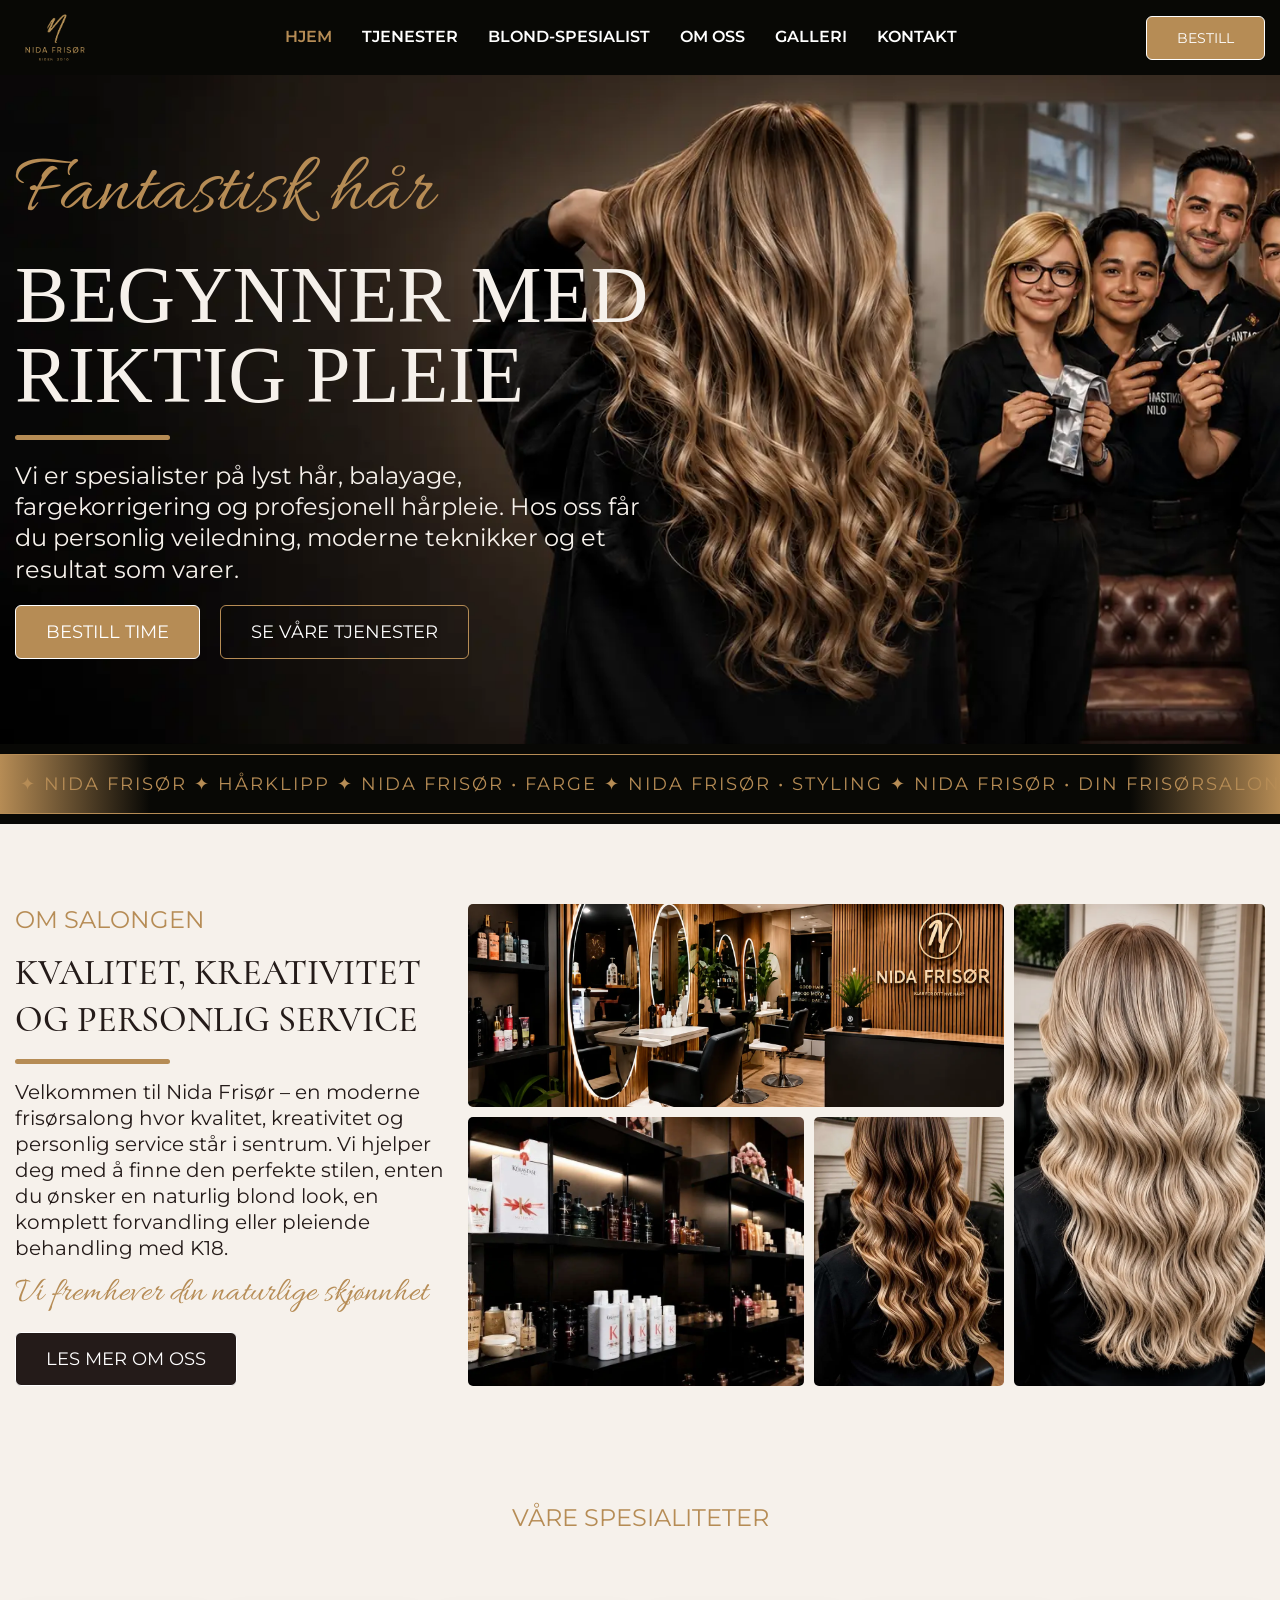
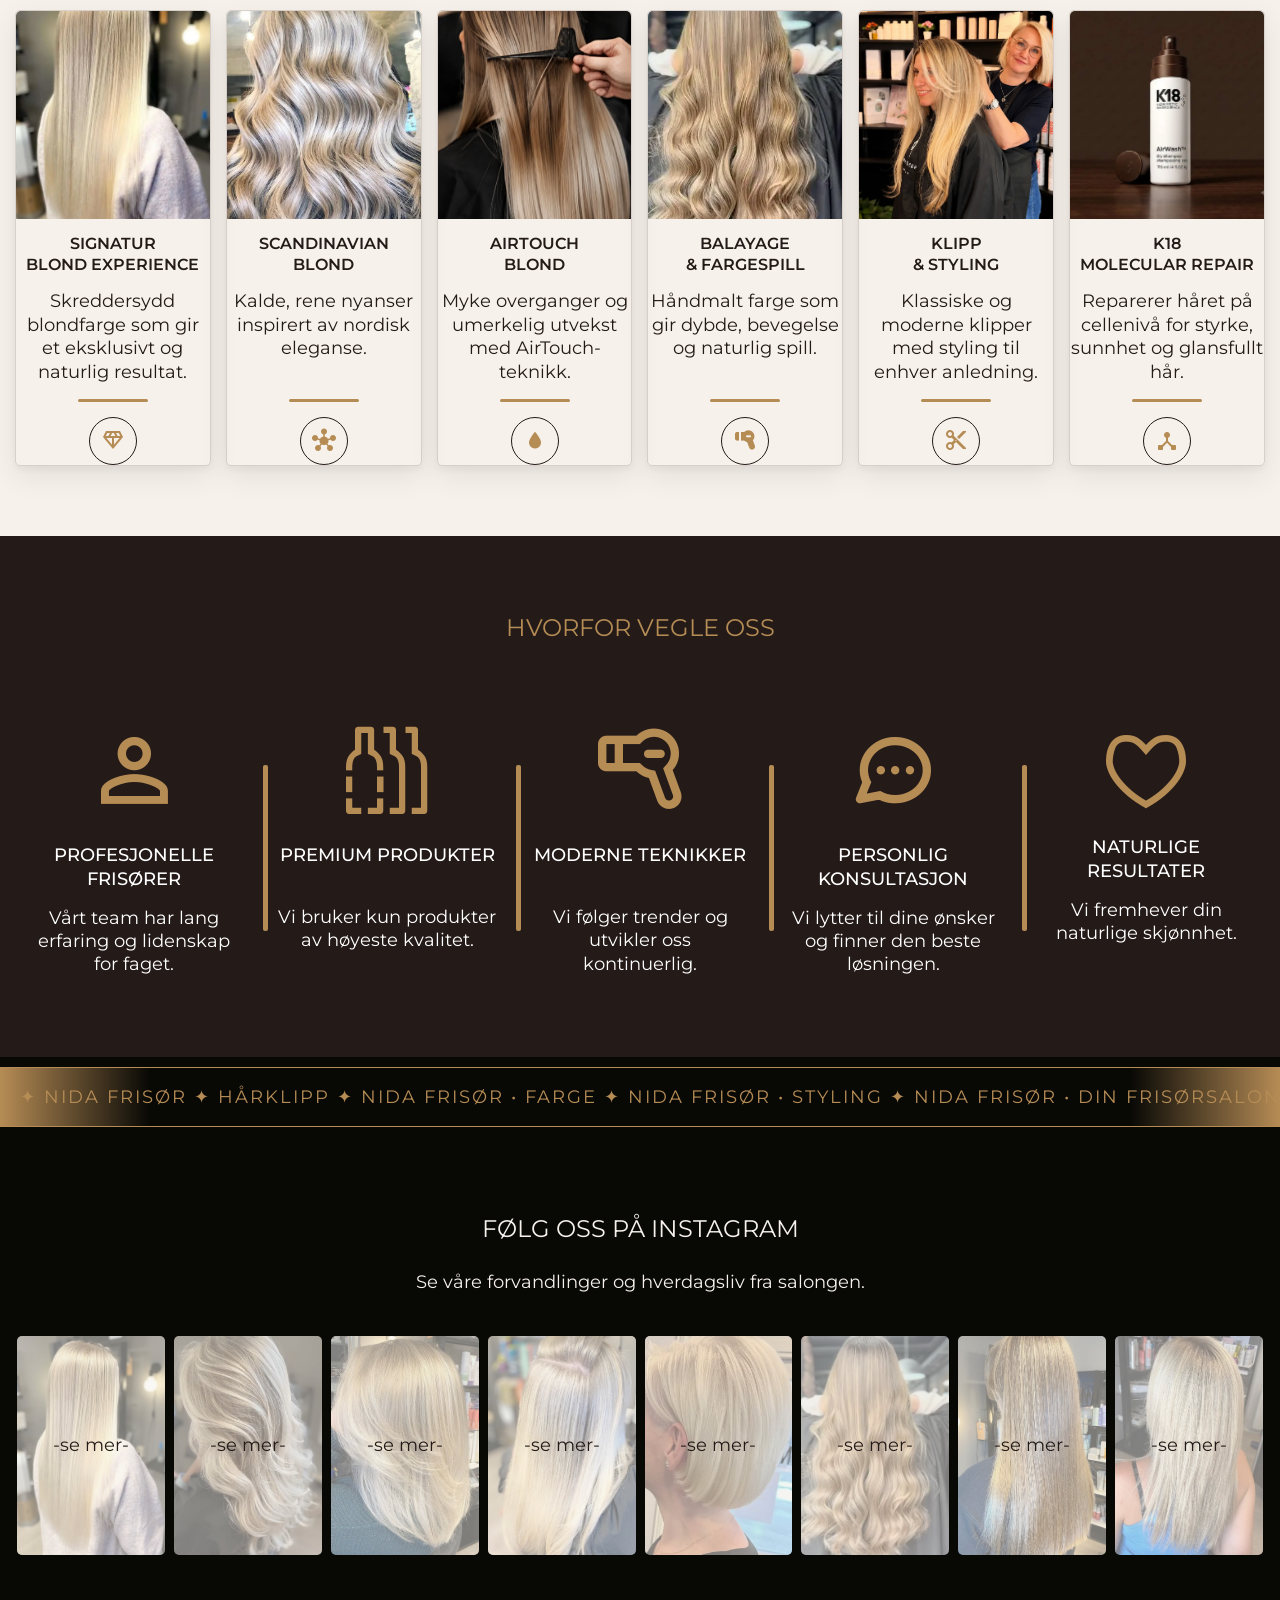
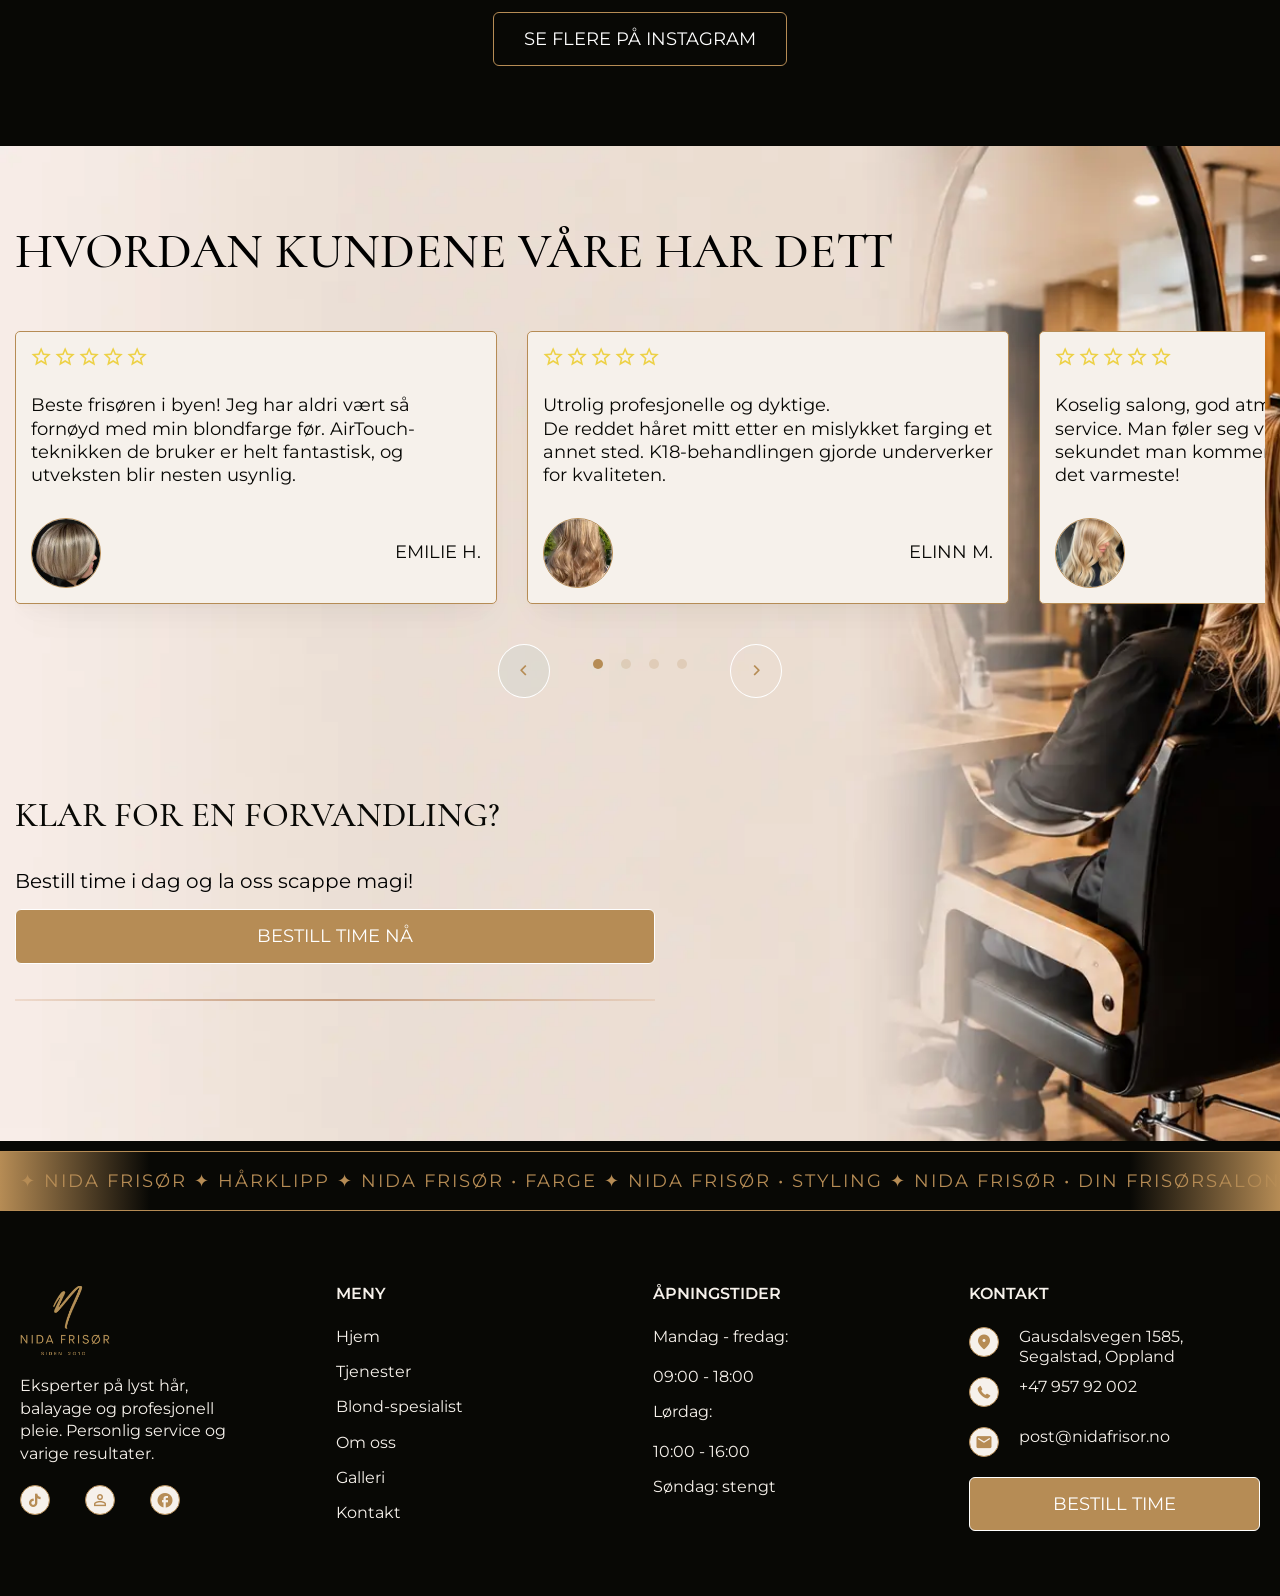
==== commit c08ad11e: "Add files via upload" ====
--- a/index.html
+++ b/index.html
@@ -6,7 +6,7 @@
 	<meta charset="UTF-8">
 	<meta name="format-detection" content="telephone=no">
 	<!-- <style>body{opacity: 0;}</style> -->
-	<link rel="stylesheet" href="css/style.min.css?_v=20261027185247">
+	<link rel="stylesheet" href="css/style.min.css?_v=20261027193535">
 	<link rel="shortcut icon" href="favicon.ico">
 	<!-- <meta name="robots" content="noindex, nofollow"> -->
 	<meta name="viewport" content="width=device-width, initial-scale=1.0">
@@ -549,7 +549,7 @@
 			</div>
 		</footer>
 	</div>
-	<script src="js/app.min.js?_v=20261027185247"></script>
+	<script src="js/app.min.js?_v=20261027193535"></script>
 </body>
 
 </html>
--- a/css/style.min.css
+++ b/css/style.min.css
@@ -1 +1 @@
-@import url(https://fonts.googleapis.com/css?family=Montserrat:regular,500,600,700,800&display=swap);@font-face{font-family:Garamond-400;src:url(../fonts/Garamond-400.woff2) format("woff2"),url(../fonts/Garamond-400.woff) format("woff");font-weight:400;font-style:normal;font-display:swap}@font-face{font-family:Cormorant-500;src:url(../fonts/Cormorant-500.woff2) format("woff2"),url(../fonts/Cormorant-500.woff) format("woff");font-weight:400;font-style:normal;font-display:swap}@font-face{font-family:Allura-400;src:url(../fonts/Allura-400.woff2) format("woff2"),url(../fonts/Allura-400.woff) format("woff");font-weight:400;font-style:normal;font-display:swap}@font-face{font-family:icons;font-display:swap;src:url(../fonts/icons.woff2) format("woff2");font-weight:400;font-style:normal}[class*=_icon-]::before{font-family:icons;font-style:normal;font-weight:400;font-variant:normal;text-transform:none;line-height:1;-webkit-font-smoothing:antialiased;-moz-osx-font-smoothing:grayscale}._icon-account-outline:before{content:"";color:#b68c55}._icon-arow-right:before{content:"";color:#b68c55}._icon-carbon_bottles:before{content:"";color:#b68c55}._icon-chat:before{content:"";color:#b68c55}._icon-cup-ice:before{content:"";color:#b68c55}._icon-cup-star:before{content:"";color:#b68c55}._icon-device-hub:before{content:"";color:#b68c55}._icon-diamond:before{content:"";color:#b68c55}._icon-drop:before{content:"";color:#b68c55}._icon-email:before{content:"";color:#b68c55}._icon-facebook1:before{content:"";color:#b68c55}._icon-game-cross:before{content:"";color:#b68c55}._icon-gem-stone:before{content:""}._icon-geo-location:before{content:"";color:#b68c55}._icon-hair-clip:before{content:""}._icon-hair-dryer:before{content:"";color:#b68c55}._icon-hairdryer-f:before{content:"";color:#b68c55}._icon-hurt:before{content:"";color:#b68c55}._icon-instagram1:before{content:""}._icon-round-hub:before{content:"";color:#b68c55}._icon-scissors1:before{content:"";color:#b68c55}._icon-star:before{content:"";color:#b68c55}._icon-telephone:before{content:"";color:#b68c55}._icon-tiktok:before{content:"";color:#b68c55}._icon-droplet:before{content:""}._icon-phone:before{content:""}._icon-location:before{content:""}._icon-quotes-left:before{content:""}._icon-quotes-right:before{content:""}._icon-trophy:before{content:""}._icon-sun:before{content:""}._icon-star-full:before{content:""}._icon-heart:before{content:""}._icon-circle-right:before{content:""}._icon-circle-left:before{content:""}._icon-scissors:before{content:""}._icon-facebook:before{content:""}._icon-instagram:before{content:""}._icon-t:before{content:""}:root{--bg-primary:#080805;--bg-secondary:#F6F1EB;--bg-accent:#B68C55;--bg-inverse:#241B19;--text-primary:#080805;--text-secondary:#ffffff;--text-accent:#B68C55;--text-inverse:#F6F1EB}*{padding:0;margin:0;border:0}*,*::after,*::before{box-sizing:border-box}*::after,*::before{display:inline-block}body,html{height:100%;min-width:320px}body{color:#000;line-height:1;font-family:Montserrat;font-size:.875rem;-ms-text-size-adjust:100%;-moz-text-size-adjust:100%;-webkit-text-size-adjust:100%;-webkit-font-smoothing:antialiased;-moz-osx-font-smoothing:grayscale}button,input,textarea{font-family:Montserrat;font-size:inherit;line-height:inherit;color:inherit;background-color:rgba(0,0,0,0)}input,textarea{width:100%}label{display:inline-block}button,option,select{cursor:pointer}a{display:inline-block;color:inherit;text-decoration:none}ul li{list-style:none}img{vertical-align:top}h1,h2,h3,h4,h5,h6{font-weight:inherit;font-size:inherit}.lock body{overflow:hidden;touch-action:none;-ms-scroll-chaining:none;overscroll-behavior:none}.wrapper{min-height:100%;display:flex;flex-direction:column;overflow:hidden}@supports (overflow:clip){.wrapper{overflow:clip}}.wrapper>main{flex:1 1 auto}.wrapper>*{min-width:0}[class*=__container]{max-width:80rem;margin:0 auto;padding:0 .9375rem}[class*="--gc"]{display:grid;min-width:0;grid-template-columns:.9375rem 1fr minmax(auto,78.125rem) 1fr .9375rem}[class*="--gc"]>*{min-width:0;grid-column:3/4}.rating{display:inline-block}.rating__items{display:inline-flex;align-items:flex-start;gap:.25rem}.rating__item{flex:0 0 1.25rem;width:1.25rem;height:1.25rem;position:relative;background:url([data-uri]) 0 0/1.25rem no-repeat;transition:all .3s}.rating__item--active{background:url([data-uri]) 0 0/1.25rem no-repeat}.rating__item span{position:absolute;top:0;left:0;width:0%;height:1.25rem;background:url([data-uri]) 0 0/1.25rem no-repeat}.rating__item:not(:last-child)::after{content:"";position:absolute;right:0;top:0;height:100%;width:.25rem;-webkit-transform:translateX(100%);transform:translateX(100%)}[data-rating=set] .rating__item:not(:last-child)::after{cursor:pointer}.rating__input{width:100%;height:100%;opacity:0;display:block}[data-rating=set] .rating__input{cursor:pointer}.tabs__navigation{display:grid;grid-template-columns:repeat(5,1fr);gap:.3125rem}.tabs__title{text-transform:capitalize;border:.0625rem solid var(--bg-accent);padding:.625rem 1.5625rem;border-radius:.3125rem;color:var(--bg-accent)}.tabs__title._tab-active{border:.0625rem solid var(--bg-secondary);color:var(--bg-secondary);background-color:var(--bg-accent)}.tabs__content{border:.0625rem solid var(--text-secondary);padding:.625rem .9375rem;color:var(--bg-secondary);border-radius:.1875rem}.tabs__cards{display:grid;grid-template-columns:repeat(3,1fr);gap:.3125rem}.tabs__card{display:flex;justify-content:flex-start;gap:.3125rem;border:.0625rem solid var(--text-secondary);border-radius:.3125rem;box-shadow:0 .25rem 1.25rem rgba(0,0,0,.05);transition:.5s}.tabs__card:hover{-webkit-transform:translateY(-.125rem);transform:translateY(-.125rem);box-shadow:0 .625rem 1.875rem rgba(36,36,36,.08)}.tabs__image{width:9.375rem;height:12.5rem;flex-shrink:0;overflow:hidden}.tabs__image img{width:100%;height:100%;aspect-ratio:150/150;-o-object-fit:cover;object-fit:cover;border-top-left-radius:.3125rem;border-bottom-left-radius:.3125rem}.tabs__text{display:flex;flex-direction:column;gap:.625rem;padding:.3125rem}.tabs__up{display:flex;gap:.625rem;align-items:center}.tabs__icon{padding:.3125rem;border-radius:50%;border:.0625rem solid var(--bg-accent);display:flex;justify-content:center;align-items:center;background-color:var(--text-primary);transition:.5s}.tabs__icon:hover{background-color:rgba(0,0,0,0)}.tabs__name{color:var(--text-primary);text-transform:uppercase;line-height:130%}.tabs__description{color:var(--text-primary);line-height:130%;flex-grow:1}.tabs__price{line-height:130%;color:var(--text-primary)}.tabs__link{color:var(--text-primary);line-height:130%;color:var(--text-accent);font-weight:600;display:flex;align-items:center;flex-direction:row-reverse;justify-content:flex-end;gap:.5rem;transition:.5s;-webkit-animation:pulse .5s ease-in-out infinite alternate;animation:pulse .5s ease-in-out infinite alternate}.tabs__link:hover{color:var(--text-secondary);box-shadow:0 .625rem 1.875rem rgba(36,36,36,.08)}@-webkit-keyframes pulse{0%{opacity:0}50%{opacity:1}100%{opacity:1}}@keyframes pulse{0%{opacity:0}50%{opacity:1}100%{opacity:1}}.ibg{width:100%;height:100%;-o-object-fit:cover;object-fit:cover}.ibg--top{-o-object-position:top;object-position:top}.ibg--bottom{-o-object-position:bottom;object-position:bottom}.ibg--left{-o-object-position:left;object-position:left}.ibg--right{-o-object-position:right;object-position:right}.ibg--contain{-o-object-fit:contain;object-fit:contain}[class*=__button-gold]{color:#fff;background-color:#b68c55;border:.0625rem solid #fff;text-align:center;font-family:Montserrat;padding:.875rem 1.875rem;border-radius:.375rem;line-height:135%;transition:.5s}[class*=__button-gold]:hover{color:#b68c55;background-color:rgba(0,0,0,0);border:.0625rem solid #b68c55}[class*=__button-transporet]{text-transform:uppercase;color:#fff;background-color:rgba(0,0,0,0);border:.0625rem solid #b68c55;text-align:center;font-family:Montserrat;padding:.875rem 1.875rem;border-radius:.375rem;line-height:135%;transition:.5s}[class*=__button-transporet]:hover{color:#fff;background-color:#b68c55;border:.0625rem solid #fff}[class*=__button-chocolate]{text-transform:uppercase;color:#fff;background-color:#241b19;border:.0625rem solid #fff;text-align:center;font-family:Montserrat;padding:.875rem 1.875rem;border-radius:.375rem;line-height:135%;transition:.5s}[class*=__button-chocolate]:hover{color:#241b19;background-color:#b68c55;border:.0625rem solid #241b19}[class*=__sub-text]{color:#fff;text-align:center;font-family:Montserrat;line-height:135%}[class*=__span]{color:#b68c55;font-family:Montserrat;line-height:135%;font-weight:500}._header-scroll.header::before{content:"";z-index:1;position:absolute;width:100%;height:100%;top:0;left:0}._header-scroll.header .header__container{padding-top:.5rem;padding-bottom:.5rem;height:4.6875rem}._header-scroll.header .header__logo img{width:3.75rem}._header-scroll._header-scroll{position:fixed;top:-15%;transition:top .7s ease 0s}._header-scroll._header-show{transition:top .3s ease 0s;top:0}.header{position:fixed;z-index:150;top:0;left:0;width:100%;background-color:#080805}.header__container{display:flex;justify-content:space-between;padding-top:.9375rem;padding-bottom:.9375rem;transition:all .5s ease 0s;align-items:center}.header__logo{position:relative;z-index:6;margin-right:.3125rem;margin-left:.3125rem}.header__logo img{transition:all .5s ease 0s}.header__menu{display:flex;justify-content:center;align-items:center;flex-wrap:wrap}.header .menu__body{display:flex;justify-content:center;align-items:center}.header .menu__list{display:flex;flex-wrap:wrap;justify-content:center;align-items:center;gap:1.875rem;display:inline-block;padding:.625rem .9375rem;transition:color .3s ease}.header .menu__link{position:relative;z-index:5;font-size:1.125rem;font-weight:600;line-height:130%;color:#fff;background:linear-gradient(#fff,#fff) bottom/var(--t,0) 2px no-repeat;transition:.5s}.header .menu__link:hover{color:#b68c55;--t:100%}.header .header__btr{display:flex;align-items:center;justify-content:flex-end;z-index:15}.header .btr__header__item{padding:.875rem 1.875rem;color:#fff;background-color:#b68c55;border-radius:.375rem;border:.0625rem solid #fff;transition:.5s}.header .btr__header__item:hover{background-color:rgba(0,0,0,0);color:#b68c55;border:.0625rem solid #b68c55}.header .menu__link--vip{color:#b68c55}.header .menu__link--vip:hover{color:#fff}.header .icon-menu{display:none}.menu-open .icon-menu span{-webkit-transform:scale(0);transform:scale(0)}.menu-open .icon-menu::before{top:50%;-webkit-transform:rotate(-90deg);transform:rotate(-90deg);margin-top:-.0625rem}.menu-open .icon-menu::after{bottom:50%;-webkit-transform:rotate(90deg);transform:rotate(90deg);margin-bottom:-.0625rem}.footer{background-color:var(--text-primary)}.footer__logo img{aspect-ratio:80/62;-o-object-fit:cover;object-fit:cover}.footer__brand-info{max-width:14.375rem;color:var(--text-inverse);font-size:1rem;line-height:140%}.footer__social-icons{display:flex;gap:2.1875rem}.footer__columns{display:grid;grid-template-columns:repeat(4,1fr)}.footer__column{display:flex;flex-direction:column;padding:.3125rem;font-size:1rem}.footer__heading{font-weight:600;color:var(--text-inverse)}.footer__links{color:var(--text-inverse);display:flex;flex-direction:column;gap:.9375rem}.footer__link{font-size:1rem;line-height:127%;transition:.5s}.footer__link:hover{color:var(--text-accent)}.footer__info-time{color:var(--text-inverse);display:flex;flex-direction:column;gap:.9375rem}.footer__info-mandag{font-size:1rem;line-height:125%}.footer__info-lørdag{font-size:1rem;line-height:125%}.footer__info-søndag{font-size:1rem;line-height:125%}.footer__info-contact{color:var(--text-inverse)}.footer__info-row{display:flex;gap:1.25rem;color:var(--text-inverse)}.footer .footer__info-adress{font-size:1rem;line-height:125%}.footer .footer__info-tel{font-size:1rem;line-height:125%}.footer .footer__info-mail{font-size:1rem;line-height:125%}.footer__button-gold{display:flex;justify-content:center;align-items:center}.footer__button-gold--2{font-size:1rem}.footer__info-adress{font-size:1rem;transition:.5s}.footer__info-adress:hover{color:var(--text-accent)}.footer__info-tel{font-size:1rem;transition:.5s}.footer__info-tel:hover{color:var(--text-accent)}.footer__info-mail{font-size:1rem;transition:.5s}.footer__info-mail:hover{color:var(--text-accent)}.footer__info-icon,.icons-facebook,.icons-instagram,.icons-tiktok{font-size:1.125rem;padding:.3125rem;border-radius:50%;background-color:var(--text-inverse);border:.0625rem solid var(--text-accent);display:flex;justify-content:center;align-items:center;transition:all .6s}.footer__info-icon:hover,.icons-facebook:hover,.icons-instagram:hover,.icons-tiktok:hover{background-color:rgba(0,0,0,0)}.kontak{background-color:var(--bg-secondary)}.kontak__title{text-transform:uppercase;font-family:Cormorant-500}.kontak__sub-title{text-transform:uppercase;line-height:135%}.kontak__box{display:grid;grid-template-columns:repeat(2,1fr);gap:.9375rem}.kontak__left{display:grid;grid-template-columns:repeat(2,1fr);gap:.9375rem}.kontak__img{padding:.625rem;border:.0625rem solid var(--text-secondary);border-radius:.4375rem;box-shadow:0 .25rem 1.875rem rgba(0,0,0,.05);transition:.5s}.kontak__img:hover{border:.0625rem solid var(--bg-accent)}.kontak__img img{width:100%;height:100%;aspect-ratio:210/375;-o-object-fit:cover;object-fit:cover;border-radius:.4375rem;box-shadow:0 .25rem 1.875rem rgba(0,0,0,.05)}.kontak__infofm{display:flex;flex-direction:column;gap:.9375rem}.kontak__email,.kontak__geo,.kontak__tel,.kontak__work{display:flex;gap:1.5625rem}.kontak__icon{color:var(--text-accent);padding:.625rem;border:.0625rem solid var(--bg-accent);background-color:var(--bg-primary);border-radius:50%;display:inline-flex;align-items:center;justify-content:center;box-sizing:border-box;align-self:flex-start;flex-shrink:0;box-shadow:0 .25rem 1.875rem rgba(0,0,0,.05);transition:.5s}.kontak__icon:hover{background-color:rgba(0,0,0,0)}.kontak__description{line-height:135%;align-self:center;padding:.9375rem;border-radius:.625rem;border:.0625rem solid transparent;box-shadow:0 .25rem 1.875rem rgba(0,0,0,.05);transition:.5s}.kontak__description:hover{color:var(--text-accent);border:.0625rem solid var(--bg-accent)}.kontak__foto{padding:.625rem;border:.0625rem solid var(--text-secondary);border-radius:.4375rem;box-shadow:0 .25rem 1.875rem rgba(0,0,0,.05);transition:.7s}.kontak__foto:hover{border:.0625rem solid var(--bg-accent)}.kontak__foto img{width:100%;height:100%;aspect-ratio:500/395;-o-object-fit:cover;object-fit:cover;border-radius:.4375rem;box-shadow:0 .25rem 1.875rem rgba(0,0,0,.05)}.kontakt{background-color:var(--bg-secondary)}.kontakt__title{color:var(--text-accent);text-transform:capitalize}.kontakt__cards{display:grid;grid-template-columns:repeat(3,1fr);gap:1.25rem}.kontakt__card{display:flex;gap:.9375rem;padding:.9375rem;background-color:var(--bg-primary);border-radius:.25rem;color:var(--text-inverse)}.kontakt__icon{display:flex;justify-content:center;align-items:center;padding:.3125rem}.kontakt__adress,.kontakt__mail,.kontakt__phone{display:flex;justify-content:center;align-items:center;transition:.5s}.kontakt__adress:hover,.kontakt__mail:hover,.kontakt__phone:hover{color:var(--text-accent)}.kontakt__info{line-height:135%}.kontakt__oss{color:var(--text-accent);font-weight:500}.kontakt__item{display:flex;gap:1.6875rem;margin-bottom:.9375rem}.kontakt__item-text{color:var(--text-primary);line-height:133%;max-width:46.875rem;display:flex;gap:.625rem}.kontakt__item-text::before{content:"";flex:0 0 .25rem;width:.25rem;background-color:var(--bg-accent);border-radius:.125rem;-webkit-transform:translateY(.3125rem);transform:translateY(.3125rem);-webkit-animation:pulse .5s ease-in-out infinite alternate;animation:pulse .5s ease-in-out infinite alternate}@keyframes pulse{0%{opacity:0}50%{opacity:1}100%{opacity:1}}.kontakt__map img{width:100%;height:100%;aspect-ratio:950/550;-o-object-fit:cover;object-fit:cover;border:.0625rem solid var(--bg-accent);border-radius:.3125rem}.kontakt .icons-facebook,.kontakt .icons-instagram,.kontakt .icons-tiktok{padding:1.5625rem;border:.0625rem solid var(--bg-accent);font-size:1.625rem;background-color:var(--bg-primary);border-radius:8%;transition:.5s}.kontakt .icons-facebook:hover,.kontakt .icons-instagram:hover,.kontakt .icons-tiktok:hover{background-color:rgba(0,0,0,0)}.tjenester{position:relative}.tjenester::before{content:"";position:absolute;top:0;left:0;width:100%;height:100%;z-index:0;background:url(../img/background_tjenester.webp) center center/cover no-repeat;transition:-webkit-filter .3s ease,-webkit-transform .3s ease;transition:filter .3s ease,transform .3s ease;transition:filter .3s ease,transform .3s ease,-webkit-filter .3s ease,-webkit-transform .3s ease}.tjenester__block{position:relative;z-index:2;max-width:34.375rem;display:flex;flex-direction:column;gap:1.25rem}.tjenester__title{color:var(--text-accent);text-transform:capitalize;font-family:Allura-400}.tjenester__sub-title{text-transform:uppercase;max-width:25rem;color:var(--bg-secondary);font-family:Cormorant}.tjenester__line{height:.3125rem;background-color:var(--bg-accent);border-radius:.3125rem;border:.0625rem solid transparent;transition:.5s}.tjenester__line:hover{background-color:rgba(0,0,0,0);border:.0625rem solid var(--text-accent)}.tjenester__description{color:var(--bg-secondary);line-height:130%}.info{background-color:var(--bg-secondary)}.vifremhever{border-top:.0625rem solid var(--bg-accent);position:relative}.vifremhever::before{content:"";position:absolute;top:0;left:0;width:100%;height:100%;z-index:0;background:url(../img/background_salon.webp) center center/cover no-repeat}.vifremhever__block{max-width:53.125rem;position:relative;z-index:5;padding:1.25rem;border-radius:.9375rem;background-color:rgba(251,225,189,.326);display:grid;grid-template-columns:repeat(2,1fr);gap:.625rem}.vifremhever__title{font-family:Allura-400;color:var(--text-accent);max-width:15.625rem;line-height:135%;text-shadow:0 .25rem .625rem rgba(0,0,0,.15)}.vifremhever__text{display:flex;flex-direction:column;gap:.625rem;color:var(--text-primary)}.vifremhever__sub-title{line-height:135%}.vifremhever__description{line-height:135%}.vifremhever__button-gold{display:flex;justify-content:center;align-items:center;position:absolute;z-index:3}.blondspecialist{position:relative;z-index:3}.blondspecialist::before{content:"";position:absolute;top:0;left:0;width:100%;height:100%;z-index:-1;background:url(../img/background_blond.webp) top left/cover no-repeat;transition:-webkit-filter .3s ease,-webkit-transform .3s ease;transition:filter .3s ease,transform .3s ease;transition:filter .3s ease,transform .3s ease,-webkit-filter .3s ease,-webkit-transform .3s ease}.blondspecialist__container{position:relative}.blondspecialist__contant{display:flex;flex-direction:column;gap:.9375rem;max-width:37.5rem}.blondspecialist__title{text-transform:uppercase;color:var(--text-accent)}.blondspecialist__subtitle{line-height:130%;color:var(--text-primary)}.blondspecialist__decor{color:var(--text-accent);font-family:Allura-400}.blondspecialist__line{height:.25rem;background-color:var(--bg-accent);border-radius:.3125rem;border:.0625rem solid transparent;transition:.5s;-webkit-animation:animlone 2s ease-in-out infinite;animation:animlone 2s ease-in-out infinite}.blondspecialist__line:hover{background-color:rgba(0,0,0,0);border:.0625rem solid var(--text-accent)}.blondspecialist__drømmer{line-height:130%;color:var(--text-primary)}.blondspecialist__enten{line-height:130%;color:var(--text-primary)}.blondspecialist__button-gold{text-transform:uppercase}.blondspecialist__icon{width:18.75rem;height:18.75rem;position:absolute;top:50%;right:0;-webkit-transform:translateY(-50%);transform:translateY(-50%)}.blondspecialist__icon img{width:100%;height:100%;aspect-ratio:150/150;-o-object-fit:cover;object-fit:cover;border:.0625rem solid var(--text-accent);border-radius:50%}.specialist{background-color:var(--bg-secondary)}.specialist__title{color:var(--text-accent);text-align:center;text-transform:uppercase;font-weight:500;margin-bottom:1.25rem}.specialist__sub-title{color:var(--text-primary);text-align:center;text-transform:uppercase;font-weight:500;margin-bottom:1.875rem}.specialist__line{height:.1875rem;border-radius:.125rem;background-color:var(--bg-accent);margin-bottom:1.25rem;margin:0 auto 1.25rem auto;text-align:center;display:flex;align-items:center;justify-content:center;position:relative}.specialist__cards{display:grid;grid-template-columns:repeat(4,1fr);gap:.9375rem}.specialist__card{display:flex;flex-direction:column;gap:1.25rem;padding:.625rem;border:.0625rem solid var(--text-secondary);border-radius:.4375rem;box-shadow:0 .25rem .75rem rgba(0,0,0,.05);transition:.7s}.specialist__card:hover{border:.0625rem solid var(--bg-accent);-webkit-transform:translateY(-.25rem);transform:translateY(-.25rem)}.specialist__foto img{width:100%;height:100%;aspect-ratio:185/270;-o-object-fit:cover;object-fit:cover;border-radius:.3125rem}.specialist__name{color:var(--text-primary);text-align:center;text-transform:uppercase;line-height:130%;max-width:25rem;font-weight:500;margin:0 auto}.specialist__text{color:var(--text-primary);text-align:center;max-width:21.875rem;margin:0 auto;line-height:130%;flex-grow:1}.specialist__icon{padding:.625rem;background-color:var(--bg-primary);border:.0625rem solid var(--bg-accent);border-radius:50%;display:flex;justify-content:center;align-items:center;align-self:center}._icon-heart{font-size:1rem;-webkit-animation:animicon 1.3s ease-in-out infinite;animation:animicon 1.3s ease-in-out infinite;position:absolute;top:50%;left:50%;-webkit-transform:translate(-50%,-50%);transform:translate(-50%,-50%);color:var(--text-accent)}@-webkit-keyframes animicon{0%{opacity:1}50%{opacity:.2}100%{opacity:1}}@keyframes animicon{0%{opacity:1}50%{opacity:.2}100%{opacity:1}}.behandlingerfor{background-color:var(--bg-secondary)}.behandlingerfor__title{color:var(--text-accent);text-transform:uppercase;font-weight:500;line-height:135%;padding:.625rem}.behandlingerfor__items{display:flex;flex-direction:column;gap:5rem}.behandlingerfor__row{display:grid;grid-template-columns:repeat(3,1fr);gap:.9375rem}.behandlingerfor__left{display:flex;gap:.9375rem;padding:1.25rem;background-color:var(--bg-secondary);border:.0625rem solid var(--text-secondary);border-radius:.4375rem;box-shadow:0 .25rem .75rem rgba(0,0,0,.05);transition:.3s}.behandlingerfor__left:hover{-webkit-transform:translateY(-.25rem);transform:translateY(-.25rem)}.behandlingerfor__icon{border:.0625rem solid var(--text-accent);border-radius:50%;display:flex;align-items:center;flex-shrink:0;justify-content:center;background-color:var(--text-primary);width:3.125rem;height:3.125rem;transition:.5s}.behandlingerfor__icon:hover{background-color:rgba(0,0,0,0)}.behandlingerfor__text-left{display:flex;flex-direction:column;gap:.9375rem}.behandlingerfor__name-left{color:var(--text-accent);text-transform:uppercase;line-height:135%}.behandlingerfor__sub-title-right{color:var(--text-accent);line-height:135%}.behandlingerfor__sub-title-decor{color:var(--text-accent);font-family:Allura-400}.behandlingerfor__line{background-color:var(--bg-accent);height:.3125rem;border-radius:.125rem;-webkit-animation:animlone 2s ease-in-out infinite;animation:animlone 2s ease-in-out infinite}.behandlingerfor__right{display:flex;flex-direction:column;gap:.9375rem}.behandlingerfor__sub-title,.behandlingerfor__text-right{line-height:130%}.behandlingerfor__button-gold{align-self:flex-start}@-webkit-keyframes animlone{0%{opacity:1}50%{opacity:.2}100%{opacity:1}}@keyframes animlone{0%{opacity:1}50%{opacity:.2}100%{opacity:1}}.team{background-color:var(--bg-secondary)}.team__cards{display:grid;grid-template-columns:repeat(2,1fr);gap:1.25rem}.team__card{display:flex;flex-direction:column;gap:.9375rem;justify-content:center;align-items:center;text-align:center}.team__title{color:var(--text-primary);line-height:130%}.team__sub-title{color:var(--text-primary);line-height:130%}.team__img img{width:100%;height:100%;aspect-ratio:500/180;-o-object-fit:cover;object-fit:cover}.team__foto img{width:100%;height:100%;aspect-ratio:500/320;-o-object-fit:cover;object-fit:cover}.faces{background-color:var(--bg-secondary)}.faces__linehorizont{margin:.9375rem auto;height:.1875rem;border-radius:.625rem;background-color:var(--bg-accent);margin-bottom:1.875rem;transition:.7s}.faces__linehorizont:hover{background-color:var(--text-secondary)}.faces__cards{display:grid;grid-template-columns:repeat(6,1fr);gap:.625rem}.faces__card{padding:.625rem;border:.0625rem solid var(--text-secondary);border-radius:.4375rem;box-shadow:0 .25rem 1.875rem rgba(0,0,0,.05);display:flex;flex-direction:column;gap:.3125rem;text-align:center;transition:.7s}.faces__card:hover{border:.0625rem solid var(--bg-accent);background-color:var(--text-secondary)}.faces__img img{width:100%;height:100%;aspect-ratio:235/315;-o-object-fit:cover;object-fit:cover;border-radius:.4375rem;box-shadow:0 .25rem 1.875rem rgba(0,0,0,.05);border:.0625rem solid var(--text-secondary)}.faces__name{color:var(--text-primary);line-height:130%;text-transform:capitalize}.faces__title{color:var(--text-accent);line-height:130%;text-transform:uppercase;letter-spacing:.125rem}.faces__description{line-height:130%;flex-grow:1}.faces__line{width:3.125rem;height:.1875rem;background-color:var(--text-accent);border-radius:.1875rem;margin:.1875rem}.faces__imgtext img{width:100%;height:100%;aspect-ratio:500/180;-o-object-fit:cover;object-fit:cover}._icon-hurt{display:flex;align-items:center;justify-content:center;font-size:1.125rem}.omoss{position:relative;z-index:-1}.omoss::before{content:"";position:absolute;top:0;left:0;width:100%;height:100%;z-index:-1;background:url(../img/background_om.webp) center center/cover no-repeat;transition:-webkit-filter .3s ease,-webkit-transform .3s ease;transition:filter .3s ease,transform .3s ease;transition:filter .3s ease,transform .3s ease,-webkit-filter .3s ease,-webkit-transform .3s ease}.omoss__up{display:flex;flex-direction:column;gap:.625rem;max-width:40.625rem}.omoss__name{text-transform:uppercase;color:var(--text-accent)}.omoss__title{line-height:130%;color:var(--text-primary)}.omoss__decor{color:var(--text-accent);font-family:Allura-400}.omoss__decorback{color:var(--text-accent);font-family:Allura-400}.omoss__line{max-width:21.875rem;height:.25rem;border-radius:.1875rem;background-color:var(--text-accent);margin:.1875rem}.omoss__star{color:var(--text-accent);position:absolute;top:0;right:50%}.omoss__text{display:flex;flex-direction:column;gap:.9375rem;line-height:130%;max-width:36.25rem}.omoss__panel{max-width:46.875rem}.omoss__cards{border:.0625rem solid var(--bg-accent);background-color:var(--bg-inverse);border-radius:.4375rem;padding:.9375rem;display:grid;grid-template-columns:repeat(3,1fr);gap:.9375rem;margin-bottom:2.5rem}.omoss__card{display:flex;gap:.9375rem}.omoss__icon{font-size:1.25rem;display:flex;align-self:center;border:.0625rem solid var(--bg-accent);border-radius:50%;padding:.3125rem;transition:.4s}.omoss__icon:hover{-webkit-transform:scale(1.2);transform:scale(1.2)}.omoss__box{display:grid;grid-template-columns:repeat(3,1 fr);gap:.3125rem;justify-content:center;flex-direction:column;text-transform:capitalize}.omoss__dexcription{color:var(--text-inverse);line-height:130%}.hero{position:relative;overflow:hidden;width:100%}.hero::before{content:"";position:absolute;top:0;left:0;width:100%;height:100%;z-index:0;background:url(../img/background_hero.webp) top left/cover no-repeat;transition:-webkit-filter .3s ease,-webkit-transform .3s ease;transition:filter .3s ease,transform .3s ease;transition:filter .3s ease,transform .3s ease,-webkit-filter .3s ease,-webkit-transform .3s ease}.hero__container,.hero__contant{position:relative;z-index:5}.hero__contant{display:flex;flex-direction:column;gap:1.25rem;max-width:40rem}.hero__decor{color:var(--text-accent);font-family:Allura-400}.hero__title{color:var(--bg-secondary);font-family:Cormorant}.hero__line{height:.3125rem;background-color:var(--bg-accent);border-radius:.3125rem;border:.0625rem solid transparent;transition:.5s}.hero__line:hover{background-color:rgba(0,0,0,0);border:.0625rem solid var(--text-accent)}.hero__sub-title{color:var(--bg-secondary);line-height:130%}.hero__buttons{display:flex;gap:1.25rem}.rullendetekstvisning{background-color:#080805;width:100%}.rullendetekstvisning__body{position:relative;width:100%;overflow:hidden;background-color:var(--bg-primary);border-top:.0625rem solid var(--bg-accent);border-bottom:.0625rem solid var(--bg-accent)}.rullendetekstvisning__body::after,.rullendetekstvisning__body::before{content:"";position:absolute;top:0;bottom:0;width:9.375rem;z-index:2;pointer-events:none}.rullendetekstvisning__body::before{left:0;background:linear-gradient(to right,#b68c55 0,rgba(182,140,85,0) 100%)}.rullendetekstvisning__body::after{right:0;background:linear-gradient(to left,#b68c55 0,rgba(182,140,85,0) 100%)}.rullendetekstvisning__body:hover .rullendetekstvisning__track{-webkit-animation-play-state:paused;animation-play-state:paused}.rullendetekstvisning__track{display:flex;width:-webkit-max-content;width:max-content;color:var(--text-accent);font-family:Montserrat;white-space:nowrap;text-transform:uppercase;letter-spacing:.125rem;-webkit-animation:animation-rullendetekstvisning 30s linear infinite;animation:animation-rullendetekstvisning 30s linear infinite}@-webkit-keyframes animation-rullendetekstvisning{0%{-webkit-transform:translate3d(0,0,0);transform:translate3d(0,0,0)}100%{-webkit-transform:translate3d(-50%,0,0);transform:translate3d(-50%,0,0)}}@keyframes animation-rullendetekstvisning{0%{-webkit-transform:translate3d(0,0,0);transform:translate3d(0,0,0)}100%{-webkit-transform:translate3d(-50%,0,0);transform:translate3d(-50%,0,0)}}.omsalongen{background-color:var(--bg-secondary)}.omsalongen__contant{display:grid;grid-template-columns:35% 1fr;gap:.9375rem}.omsalongen__left{display:flex;flex-direction:column;gap:.9375rem;opacity:0;-webkit-transform:translateY(.9375rem);transform:translateY(.9375rem);transition:opacity .6s ease,-webkit-transform .6s ease;transition:opacity .6s ease,transform .6s ease;transition:opacity .6s ease,transform .6s ease,-webkit-transform .6s ease}.omsalongen__left._watcher-view{opacity:1;-webkit-transform:translateY(0);transform:translateY(0)}.omsalongen__right{opacity:0;-webkit-transform:translateY(.9375rem);transform:translateY(.9375rem);transition:opacity .6s ease,-webkit-transform .6s ease;transition:opacity .6s ease,transform .6s ease;transition:opacity .6s ease,transform .6s ease,-webkit-transform .6s ease}.omsalongen__right._watcher-view{opacity:1;-webkit-transform:translateY(0);transform:translateY(0)}.omsalongen__name{color:var(--text-accent);text-transform:uppercase;line-height:130%}.omsalongen__title{line-height:130%;color:var(--bg-inverse);text-transform:uppercase;font-family:Cormorant-500}.omsalongen__line{height:.3125rem;background-color:var(--bg-accent);border-radius:.3125rem;border:.0625rem solid transparent;transition:.5s}.omsalongen__line:hover{background-color:rgba(0,0,0,0);border:.0625rem solid var(--text-accent)}.omsalongen__sub-title{color:var(--bg-inverse);line-height:130%}.omsalongen__decor{color:var(--text-accent);font-family:Allura-400}.omsalongen__button-chocolate{width:-webkit-max-content;width:max-content;margin-top:auto}.omsalongen__fotoblog{display:flex;gap:.625rem}.omsalongen__longfoto{margin-bottom:.625rem}.omsalongen__longfoto img{width:100%;height:100%;aspect-ratio:450/170;-o-object-fit:cover;object-fit:cover;border-radius:.3125rem}.omsalongen__smallfoto{display:flex;gap:.625rem}.omsalongen__smallfoto img{width:100%;height:100%;aspect-ratio:150/120;-o-object-fit:cover;object-fit:cover;border-radius:.3125rem}.omsalongen__enfoto img{width:100%;height:100%;aspect-ratio:150/150;-o-object-fit:cover;object-fit:cover;border-radius:.3125rem}.spesialiteter{background-color:var(--bg-secondary)}.spesialiteter__title{color:var(--text-accent);text-transform:uppercase;display:flex;justify-content:center;align-items:center;opacity:0;-webkit-transform:translateY(.9375rem);transform:translateY(.9375rem);transition:opacity .6s ease,-webkit-transform .6s ease;transition:opacity .6s ease,transform .6s ease;transition:opacity .6s ease,transform .6s ease,-webkit-transform .6s ease}.spesialiteter__title._watcher-view{opacity:1;-webkit-transform:translateY(0);transform:translateY(0)}.spesialiteter__cards{display:grid;grid-template-columns:repeat(6,1fr);gap:.9375rem}.spesialiteter__card{display:flex;flex-direction:column;gap:.9375rem;border:.03125rem solid rgba(150,131,131,.3);border-radius:.3125rem;box-shadow:0 .25rem .375rem rgba(0,0,0,.04),0 .625rem 1.875rem rgba(0,0,0,.08);opacity:0;-webkit-transform:translateY(1.875rem);transform:translateY(1.875rem);transition:all .3s;cursor:pointer}.spesialiteter__card:hover{border:.0625rem solid var(--bg-accent);cursor:pointer;background-color:#fff}.spesialiteter__card._watcher-view{opacity:1;-webkit-transform:translateY(0);transform:translateY(0)}.spesialiteter__card._watcher-view:nth-child(1){transition-delay:.1s}.spesialiteter__card._watcher-view:nth-child(2){transition-delay:.2s}.spesialiteter__card._watcher-view:nth-child(3){transition-delay:.3s}.spesialiteter__card._watcher-view:nth-child(4){transition-delay:.4s}.spesialiteter__card._watcher-view:nth-child(5){transition-delay:.5s}.spesialiteter__card._watcher-view:nth-child(6){transition-delay:.6s}.card__foto img{width:100%;height:100%;aspect-ratio:280/300;-o-object-fit:cover;object-fit:cover;border-top-left-radius:.3125rem;border-top-right-radius:.3125rem;transition:.7s ease}.card__foto img:hover{opacity:.5;border-radius:.3125rem}.card__name{text-transform:uppercase;color:var(--bg-inverse);text-align:center;line-height:130%;font-weight:600}.card__name:hover{color:#b68c55;transition:.5s}.card__sub-title{text-align:center;color:var(--bg-inverse);line-height:130%;flex-grow:1}.card__line{height:.1875rem;background-color:var(--bg-accent);border-radius:.3125rem;border:.0625rem solid transparent;transition:.5s;align-self:center}.card__line:hover{background-color:rgba(0,0,0,0);border:.0625rem solid var(--text-accent)}.card__icon{width:3rem;height:3rem;border-radius:50%;border:.0625rem solid var(--bg-inverse);top:0;left:0;display:flex;justify-content:center;align-items:center;font-size:1.5rem;background-color:var(--bg-secondary);inset:0;margin:auto;transition:-webkit-transform .8s ease;transition:transform .8s ease;transition:transform .8s ease,-webkit-transform .8s ease}.card__icon:hover{-webkit-transform:scale(1.2);transform:scale(1.2)}._watcher-view{opacity:1;-webkit-animation:1s up 1 linear;animation:1s up 1 linear}@-webkit-keyframes up{0%{opacity:1;-webkit-transform:translateY(5rem);transform:translateY(5rem)}100%{opacity:1;-webkit-transform:translateY(0);transform:translateY(0)}}@keyframes up{0%{opacity:1;-webkit-transform:translateY(5rem);transform:translateY(5rem)}100%{opacity:1;-webkit-transform:translateY(0);transform:translateY(0)}}.hvorfor{background-color:var(--bg-inverse);color:#fff}.hvorfor__title{text-transform:uppercase;display:flex;justify-content:center;align-items:center;color:var(--text-accent);opacity:0;-webkit-transform:translateY(.9375rem);transform:translateY(.9375rem);transition:opacity .6s ease,-webkit-transform .6s ease;transition:opacity .6s ease,transform .6s ease;transition:opacity .6s ease,transform .6s ease,-webkit-transform .6s ease}.hvorfor__title._watcher-view{opacity:1;-webkit-transform:translateY(0);transform:translateY(0)}.hvorfor__cards{display:grid;grid-template-columns:repeat(5,1fr);gap:.9375rem}.hvorfor__card{position:relative;z-index:2;padding:.625rem;display:flex;flex-direction:column;justify-content:center;align-items:center;text-align:center;gap:.9375rem;opacity:0;-webkit-transform:translateY(1.875rem);transform:translateY(1.875rem)}.hvorfor__card._watcher-view{opacity:1;-webkit-transform:translateY(0);transform:translateY(0)}.hvorfor__card._watcher-view:nth-child(1){transition-delay:.2s}.hvorfor__card._watcher-view:nth-child(2){transition-delay:.4s}.hvorfor__card._watcher-view:nth-child(3){transition-delay:.6s}.hvorfor__card._watcher-view:nth-child(4){transition-delay:.8s}.hvorfor__card._watcher-view:nth-child(5){transition-delay:1s}.hvorfor__card:not(:last-child)::after{content:"";position:absolute;top:50%;-webkit-transform:translateY(-50%);transform:translateY(-50%);width:.3125rem;height:60%;border-radius:.125rem;background-color:var(--bg-accent);z-index:5}.hvorfor__icon{font-size:6.25rem;transition:.5s}.hvorfor__icon:hover{opacity:.5}.hvorfor__name{text-transform:uppercase;line-height:135%;font-weight:500;min-height:3rem;display:flex;align-items:center;justify-content:center;align-items:flex-start;transition:.5s}.hvorfor__name:hover{color:var(--text-accent)}.hvorfor__text{line-height:130%;flex-grow:1}.instagram{background-color:var(--bg-primary)}.instagram__title{color:var(--text-inverse);text-transform:uppercase;display:flex;justify-content:center;align-items:center;opacity:0;-webkit-transform:translateY(.9375rem);transform:translateY(.9375rem);transition:all .5s ease}.instagram__title._watcher-view{opacity:1;-webkit-transform:translateY(0);transform:translateY(0)}.instagram__sub-title{text-align:center;color:var(--text-inverse);line-height:130%;opacity:0;-webkit-transform:translateY(.9375rem);transform:translateY(.9375rem);transition:all .5s ease}.instagram__sub-title._watcher-view{opacity:1;-webkit-transform:translateY(0);transform:translateY(0)}.instagram__cards{display:grid;grid-template-columns:repeat(8,1fr);gap:.3125rem}.instagram__card{position:relative;z-index:1;transition:all .5s ease;border:.125rem solid transparent;opacity:0;-webkit-transform:translateY(1.875rem);transform:translateY(1.875rem)}.instagram__card:hover{border:.125rem solid var(--bg-accent);border-radius:.375rem}.instagram__card::before{content:"";position:absolute;width:100%;height:100%;top:0;left:0;overflow:hidden;background-color:var(--bg-secondary);-webkit-transform:translateY(0);transform:translateY(0);border-radius:.3125rem;transition:all .5s ease;opacity:.5;visibility:visible}.instagram__card:hover::before{-webkit-transform:translateY(-.5rem);transform:translateY(-.5rem);opacity:0;visibility:hidden}.instagram__card:hover .instagram__icon,.instagram__card:hover .instagram__text{opacity:1;visibility:visible}.instagram__card._watcher-view{opacity:1;-webkit-transform:translateY(0);transform:translateY(0)}.instagram__card._watcher-view:nth-child(1){transition-delay:.2s}.instagram__card._watcher-view:nth-child(2){transition-delay:.4s}.instagram__card._watcher-view:nth-child(3){transition-delay:.6s}.instagram__card._watcher-view:nth-child(4){transition-delay:.8s}.instagram__card._watcher-view:nth-child(5){transition-delay:1s}.instagram__foto img{width:100%;height:100%;aspect-ratio:250/370;-o-object-fit:cover;object-fit:cover;border-radius:.3125rem}.instagram__contеnt-link{gap:.9375rem;text-align:center;padding:.3125rem;position:absolute;z-index:10;top:0;left:0;width:100%;height:100%;display:flex;flex-direction:column;justify-content:center;align-items:center;transition:all .5s ease}.instagram__text{text-transform:uppercase;color:var(--text-accent);line-height:130%;border:.0625rem dashed var(--text-accent);padding:.3125rem;border-radius:.3125rem;background-color:rgba(232,230,230,.716);opacity:0;visibility:hidden;transition:all .5s ease}.instagram__cliсk{color:var(--bg-inverse);line-height:130%;padding:.625rem;opacity:1;visibility:visible;transition:all .5s ease}.instagram__cliсk:hover{opacity:0;visibility:hidden;transition:all .5s ease}.instagram__icon{display:inline-block;display:flex;justify-content:center;align-items:center;padding:.1875rem;border:.0625rem dashed var(--bg-accent);border-radius:50%;font-size:1.5rem;background-color:rgba(232,230,230,.716);opacity:0;visibility:hidden;transition:all .5s ease;-webkit-animation:updown 1s linear infinite forwards;animation:updown 1s linear infinite forwards}@-webkit-keyframes updown{0%{-webkit-transform:rotate(90deg) translateX(0);transform:rotate(90deg) translateX(0)}50%{-webkit-transform:rotate(90deg) translateX(-.9375rem);transform:rotate(90deg) translateX(-.9375rem)}100%{-webkit-transform:translateX(0);transform:translateX(0);-webkit-transform:rotate(90deg) translateX(0);transform:rotate(90deg) translateX(0)}}@keyframes updown{0%{-webkit-transform:rotate(90deg) translateX(0);transform:rotate(90deg) translateX(0)}50%{-webkit-transform:rotate(90deg) translateX(-.9375rem);transform:rotate(90deg) translateX(-.9375rem)}100%{-webkit-transform:translateX(0);transform:translateX(0);-webkit-transform:rotate(90deg) translateX(0);transform:rotate(90deg) translateX(0)}}.instagram__button{display:flex;justify-content:center;align-items:center;opacity:0;-webkit-transform:translateY(.9375rem);transform:translateY(.9375rem);transition:opacity .3s ease,-webkit-transform .3s ease;transition:opacity .3s ease,transform .3s ease;transition:opacity .3s ease,transform .3s ease,-webkit-transform .3s ease}.instagram__button._watcher-view{opacity:1;-webkit-transform:translateY(0);transform:translateY(0)}.testimonials{background:url(../img/background_footer.webp) top left/cover no-repeat}.testimonials__title{font-family:Cormorant-500;text-transform:uppercase;opacity:0;-webkit-transform:translateY(.9375rem);transform:translateY(.9375rem);transition:opacity .6s ease,-webkit-transform .6s ease;transition:opacity .6s ease,transform .6s ease;transition:opacity .6s ease,transform .6s ease,-webkit-transform .6s ease}.testimonials__title._watcher-view{opacity:1;-webkit-transform:translateY(0);transform:translateY(0)}.testimonials__slide{display:flex;justify-content:center;align-items:stretch;opacity:0;-webkit-transform:translateY(.9375rem);transform:translateY(.9375rem);transition:opacity .6s ease,-webkit-transform .6s ease;transition:opacity .6s ease,transform .6s ease;transition:opacity .6s ease,transform .6s ease,-webkit-transform .6s ease}.testimonials__slide._watcher-view{opacity:1;-webkit-transform:translateY(0);transform:translateY(0)}.testimonials__card{display:flex;flex-direction:column;height:100%;width:100%;background-color:var(--bg-secondary);padding:.9375rem;border-radius:.3125rem;border:.0625rem solid #b68c55;box-shadow:0 4px 6px -1px rgba(197,155,124,.05),0 12px 25px -5px rgba(0,0,0,.04),0 20px 40px -10px rgba(0,0,0,.03);transition:box-shadow .4s cubic-bezier(.16,1,.3,1),-webkit-transform .4s cubic-bezier(.16,1,.3,1);transition:transform .4s cubic-bezier(.16,1,.3,1),box-shadow .4s cubic-bezier(.16,1,.3,1);transition:transform .4s cubic-bezier(.16,1,.3,1),box-shadow .4s cubic-bezier(.16,1,.3,1),-webkit-transform .4s cubic-bezier(.16,1,.3,1)}.testimonials__description{color:var(--text-primary);line-height:130%;flex-grow:1}.testimonials__name{line-height:130%;text-transform:uppercase;color:var(--text-primary)}.testimonials__block{display:flex;justify-content:space-between;align-items:center;text-align:center;margin-top:auto}.testimonials__img img{aspect-ratio:70/70;-o-object-fit:cover;object-fit:cover;border-radius:50%;border:.0625rem solid var(--bg-accent)}.testimonials__buttons{display:flex;justify-content:center;align-items:center;margin-top:-3.125rem;position:relative;z-index:2}.testimonials__btn-left{padding:.9375rem;border:.0625rem solid #fff;border-radius:50%;margin-right:11.25rem}.testimonials__btn-right{padding:.9375rem;border:.0625rem solid #fff;border-radius:50%}.testimonials .swiper-button-disabled{background-color:rgba(222,217,208,.915);pointer-events:none}.testimonials .swiper-pagination-horizontal{display:flex;justify-content:center;align-items:center;padding:.9375rem;margin-top:3.125rem;color:#03e93c;gap:.625rem;position:relative;z-index:2}.testimonials ._icon-arow-right--2{-webkit-transform:scale(-1,1);transform:scale(-1,1)}.kundeomtaler__down{max-width:40rem;display:flex;flex-direction:column;justify-content:center;gap:.9375rem;opacity:0;-webkit-transform:translateY(.9375rem);transform:translateY(.9375rem);transition:opacity .6s ease,-webkit-transform .6s ease;transition:opacity .6s ease,transform .6s ease;transition:opacity .6s ease,transform .6s ease,-webkit-transform .6s ease}.kundeomtaler__down._watcher-view{opacity:1;-webkit-transform:translateY(0);transform:translateY(0)}.kundeomtaler__down .kundeomtaler__title{font-family:Cormorant-500;text-transform:uppercase;color:var(--bg-primary)}.kundeomtaler__down .kundeomtaler__sub-title{line-height:130%}.kundeomtaler__down .kundeomtaler__name{text-transform:uppercase;color:var(--text-inverse)}.kundeomtaler__down .kundeomtaler__button-gold{text-transform:uppercase}.kundeomtaler__down .kundeomtaler__gradient-line{width:100%;height:.125rem;background:linear-gradient(90deg,rgba(223,186,157,.3607843137) 0,#c59b7c 50%,rgba(223,186,157,.3843137255) 100%);border:none;margin:1.25rem 0}.swiper{overflow:hidden}.swiper-initialized{touch-action:pan-y}.swiper-wrapper{width:100%;height:100%;box-sizing:content-box;display:flex;position:relative}.swiper-vertical .swiper-wrapper{flex-direction:column}.swiper-autoheight .swiper-wrapper{align-items:flex-start}.swiper-initialized .swiper-slide{flex-shrink:0}.swiper-android .swiper-slide,.swiper-android .swiper-wrapper{-webkit-transform:translate3d(0,0,0);transform:translate3d(0,0,0)}.swiper-button-lock{display:none!important}.swiper-pagination{position:absolute;text-align:center;transition:.3s opacity;-webkit-transform:translate3d(0,0,0);transform:translate3d(0,0,0);z-index:10}.swiper-pagination.swiper-pagination-hidden{opacity:0}.swiper-horizontal>.swiper-pagination-bullets,.swiper-pagination-bullets.swiper-pagination-horizontal,.swiper-pagination-custom,.swiper-pagination-fraction{bottom:10px;left:0;width:100%}.swiper-pagination-bullets-dynamic{overflow:hidden;font-size:0}.swiper-pagination-bullets-dynamic .swiper-pagination-bullet{-webkit-transform:scale(.33);transform:scale(.33);position:relative}.swiper-pagination-bullets-dynamic .swiper-pagination-bullet-active{-webkit-transform:scale(1);transform:scale(1)}.swiper-pagination-bullets-dynamic .swiper-pagination-bullet-active-main{-webkit-transform:scale(1);transform:scale(1)}.swiper-pagination-bullets-dynamic .swiper-pagination-bullet-active-prev{-webkit-transform:scale(.66);transform:scale(.66)}.swiper-pagination-bullets-dynamic .swiper-pagination-bullet-active-prev-prev{-webkit-transform:scale(.33);transform:scale(.33)}.swiper-pagination-bullets-dynamic .swiper-pagination-bullet-active-next{-webkit-transform:scale(.66);transform:scale(.66)}.swiper-pagination-bullets-dynamic .swiper-pagination-bullet-active-next-next{-webkit-transform:scale(.33);transform:scale(.33)}.swiper-pagination-bullet{width:10px;height:10px;display:inline-block;border-radius:50%;background:#b68c55;opacity:var(--swiper-pagination-bullet-inactive-opacity,.2)}button.swiper-pagination-bullet{border:none;margin:0;padding:0;box-shadow:none;-webkit-appearance:none;appearance:none}.swiper-pagination-clickable .swiper-pagination-bullet{cursor:pointer}.swiper-pagination-bullet:only-child{display:none!important}.swiper-pagination-bullet-active{opacity:var(--swiper-pagination-bullet-opacity,1);background:#b68c55}.swiper-pagination-vertical.swiper-pagination-bullets,.swiper-vertical>.swiper-pagination-bullets{right:10px;top:50%;-webkit-transform:translate3d(0,-50%,0);transform:translate3d(0,-50%,0)}.swiper-pagination-vertical.swiper-pagination-bullets .swiper-pagination-bullet,.swiper-vertical>.swiper-pagination-bullets .swiper-pagination-bullet{margin:var(--swiper-pagination-bullet-vertical-gap,6px) 0;display:block}.swiper-pagination-vertical.swiper-pagination-bullets.swiper-pagination-bullets-dynamic,.swiper-vertical>.swiper-pagination-bullets.swiper-pagination-bullets-dynamic{top:50%;-webkit-transform:translateY(-50%);transform:translateY(-50%);width:8px}.swiper-pagination-vertical.swiper-pagination-bullets.swiper-pagination-bullets-dynamic .swiper-pagination-bullet,.swiper-vertical>.swiper-pagination-bullets.swiper-pagination-bullets-dynamic .swiper-pagination-bullet{display:inline-block;transition:.2s transform,.2s top}.swiper-horizontal>.swiper-pagination-bullets .swiper-pagination-bullet,.swiper-pagination-horizontal.swiper-pagination-bullets .swiper-pagination-bullet{margin:0 var(--swiper-pagination-bullet-horizontal-gap,4px)}.swiper-horizontal>.swiper-pagination-bullets.swiper-pagination-bullets-dynamic,.swiper-pagination-horizontal.swiper-pagination-bullets.swiper-pagination-bullets-dynamic{left:50%;-webkit-transform:translateX(-50%);transform:translateX(-50%);white-space:nowrap}.swiper-horizontal>.swiper-pagination-bullets.swiper-pagination-bullets-dynamic .swiper-pagination-bullet,.swiper-pagination-horizontal.swiper-pagination-bullets.swiper-pagination-bullets-dynamic .swiper-pagination-bullet{transition:.2s transform,.2s left}.swiper-horizontal.swiper-rtl>.swiper-pagination-bullets-dynamic .swiper-pagination-bullet{transition:.2s transform,.2s right}.swiper-pagination-progressbar{background:rgba(0,0,0,.25);position:absolute}.swiper-pagination-progressbar .swiper-pagination-progressbar-fill{background:#b68c55;position:absolute;left:0;top:0;width:100%;height:100%;-webkit-transform:scale(0);transform:scale(0);-webkit-transform-origin:left top;transform-origin:left top}.swiper-rtl .swiper-pagination-progressbar .swiper-pagination-progressbar-fill{-webkit-transform-origin:right top;transform-origin:right top}.swiper-horizontal>.swiper-pagination-progressbar,.swiper-pagination-progressbar.swiper-pagination-horizontal,.swiper-pagination-progressbar.swiper-pagination-vertical.swiper-pagination-progressbar-opposite,.swiper-vertical>.swiper-pagination-progressbar.swiper-pagination-progressbar-opposite{width:100%;height:4px;left:0;top:0}.swiper-horizontal>.swiper-pagination-progressbar.swiper-pagination-progressbar-opposite,.swiper-pagination-progressbar.swiper-pagination-horizontal.swiper-pagination-progressbar-opposite,.swiper-pagination-progressbar.swiper-pagination-vertical,.swiper-vertical>.swiper-pagination-progressbar{width:4px;height:100%;left:0;top:0}.swiper-pagination-lock{display:none}@media (min-width:80em){.tabs__title{font-size:1.125rem}.tabs__icon{font-size:1.125rem}.tabs__name{font-size:.875rem}.tabs__description{font-size:.875rem}.tabs__price{font-size:1rem}.tabs__link{font-size:1.125rem}[class*=__button-gold]{font-size:1.125rem}[class*=__button-transporet]{font-size:1.125rem}[class*=__button-chocolate]{font-size:1.125rem}[class*=__sub-text]{font-size:1.25rem}[class*=__span]{font-size:1.25rem}.header__logo img{width:14.375rem}.footer{padding-top:3.75rem}.footer{padding-bottom:3.75rem}.footer .footer__logo{margin-bottom:1.25rem}.footer__logo img{width:5.625rem}.footer__brand-info{margin-bottom:1.25rem}.footer__columns{gap:.9375rem}.footer__heading{margin-bottom:1.5625rem}.footer__info-icon{margin-bottom:1.25rem}.kontak{padding-top:9.375rem}.kontak{padding-bottom:3.75rem}.kontak__title{font-size:2.1875rem}.kontak__title{margin-bottom:1.5625rem}.kontak__sub-title{font-size:1.25rem}.kontak__sub-title{margin-bottom:3.125rem}.kontak__icon{font-size:1.5rem}.kontak__description{font-size:1.125rem}.kontakt{padding-top:9.375rem}.kontakt{padding-bottom:3.75rem}.kontakt__title{font-size:2.5rem}.kontakt__title{margin-bottom:3.125rem}.kontakt__cards{padding-bottom:3.75rem}.kontakt__icon{font-size:1.25rem}.kontakt__adress,.kontakt__mail,.kontakt__phone{font-size:1.25rem}.kontakt__info{font-size:1.25rem}.kontakt__oss{font-size:1.5rem}.kontakt__oss{margin-bottom:1.25rem}.kontakt__items{margin-bottom:1.875rem}.kontakt__item-text{font-size:1.25rem}.kontakt__item-text{margin-bottom:1.25rem}.kontakt__item-text::before{height:2.8125rem}.tjenester{padding-top:9.375rem}.tjenester{padding-bottom:5.3125rem}.tjenester__title{font-size:2.8125rem}.tjenester__sub-title{font-size:3rem}.tjenester__line{width:9.6875rem}.tjenester__description{font-size:1.25rem}.info{padding-top:3.125rem}.info{padding-bottom:3.125rem}.vifremhever{padding-top:3.75rem}.vifremhever{padding-bottom:3.75rem}.vifremhever__title{font-size:1.75rem}.vifremhever__sub-title{font-size:1.125rem}.vifremhever__description{font-size:1rem}.blondspecialist{padding-top:9.375rem}.blondspecialist{padding-bottom:5.3125rem}.blondspecialist__title{font-size:1.5rem}.blondspecialist__title{margin-bottom:1.875rem}.blondspecialist__subtitle{font-size:1.375rem}.blondspecialist__decor{font-size:2.8125rem}.blondspecialist__line{width:19.0625rem}.blondspecialist__drømmer{font-size:1.25rem}.blondspecialist__enten{font-size:1.25rem}.specialist{padding-top:2.8125rem}.specialist{padding-bottom:2.8125rem}.specialist__title{font-size:1.25rem}.specialist__sub-title{font-size:1.5rem}.specialist__line{width:21.875rem}.specialist__name{font-size:1.125rem}.specialist__text{font-size:1.125rem}.specialist__icon{font-size:1.375rem}.behandlingerfor{padding-top:2.8125rem}.behandlingerfor{padding-bottom:4.375rem}.behandlingerfor__title{font-size:1.5rem}.behandlingerfor__title{margin-bottom:2.5rem}.behandlingerfor__icon{font-size:1.5rem}.behandlingerfor__name-left{font-size:1.125rem}.behandlingerfor__sub-title-right{font-size:1.25rem}.behandlingerfor__sub-title-decor{font-size:2rem}.behandlingerfor__line{width:21.875rem}.behandlingerfor__sub-title,.behandlingerfor__text-right{font-size:1.125rem}.team{padding-top:9.375rem}.team{padding-bottom:1.25rem}.team__title{font-size:2rem}.team__sub-title{font-size:1.125rem}.faces{padding-top:1.25rem}.faces{padding-bottom:2.5rem}.faces__linehorizont{width:14.375rem}.faces__name{font-size:1.25rem}.faces__title{font-size:.875rem}.faces__description{font-size:1rem}.omoss{padding-top:6.25rem}.omoss{padding-bottom:6.5625rem}.omoss{padding-bottom:3.125rem}.omoss__name{font-size:1.5rem}.omoss__name{margin-bottom:1.875rem}.omoss__title{font-size:1.625rem}.omoss__decor{font-size:3.4375rem}.omoss__decorback{font-size:2.8125rem}.omoss__line{width:21.875rem}.omoss__star{font-size:1.25rem}.omoss__text{font-size:1.25rem}.omoss__panel{padding-top:2.5rem}.omoss__panel{padding-bottom:1.25rem}.omoss__dexcription{font-size:1.125rem}.hero{padding-top:9.375rem}.hero{padding-bottom:5.3125rem}.hero__decor{font-size:5.3125rem}.hero__title{font-size:5rem}.hero__line{width:9.6875rem}.hero__sub-title{font-size:1.5rem}.rullendetekstvisning{padding-top:.625rem}.rullendetekstvisning{padding-bottom:.625rem}.rullendetekstvisning__body{padding:1.25rem}.rullendetekstvisning__track{font-size:1.125rem}.omsalongen{padding-top:5rem}.omsalongen{padding-bottom:3.75rem}.omsalongen__name{font-size:1.5rem}.omsalongen__title{font-size:2.25rem}.omsalongen__line{width:9.6875rem}.omsalongen__sub-title{font-size:1.25rem}.omsalongen__decor{font-size:2.125rem}.spesialiteter{padding-top:3.75rem}.spesialiteter{padding-bottom:4.375rem}.spesialiteter__title{font-size:1.5rem}.spesialiteter__title{margin-bottom:5rem}.card__name{font-size:1rem}.card__sub-title{font-size:1.125rem}.card__line{width:4.375rem}.hvorfor{padding-top:5rem}.hvorfor{padding-bottom:4.375rem}.hvorfor__title{font-size:1.5rem}.hvorfor__title{margin-bottom:4.375rem}.hvorfor__card:not(:last-child)::after{right:-.9375rem}.hvorfor__name{font-size:1.125rem}.hvorfor__text{font-size:1.125rem}.instagram{padding-top:5rem}.instagram{padding-bottom:5rem}.instagram__title{font-size:1.5rem}.instagram__title{margin-bottom:1.875rem}.instagram__sub-title{font-size:1.125rem}.instagram__sub-title{margin-bottom:2.5rem}.instagram__cards{margin-bottom:3.4375rem}.instagram__text{font-size:1rem}.instagram__cliсk{font-size:1.125rem}.testimonials{padding-top:5rem}.testimonials{padding-bottom:5rem}.testimonials .testimonials__container{margin-bottom:2.5rem}.testimonials__title{font-size:3.125rem}.testimonials__title{margin-bottom:3.4375rem}.testimonials__slider{margin-bottom:6.25rem}.testimonials__description{font-size:1.125rem}.testimonials__description{margin-bottom:1.875rem}.testimonials__name{font-size:1.125rem}.testimonials__img img{width:4.375rem}.testimonials__img img{height:4.375rem}.testimonials__btn-left{font-size:1.25rem}.testimonials__btn-right{font-size:1.25rem}.testimonials .rating{margin-bottom:1.5625rem}.testimonials .swiper-pagination-horizontal{font-size:1.25rem}.kundeomtaler__down .kundeomtaler__title{font-size:2.1875rem}.kundeomtaler__down .kundeomtaler__title{margin-bottom:1.25rem}.kundeomtaler__down .kundeomtaler__sub-title{font-size:1.25rem}}@media (max-width:75em){.tabs__cards{grid-template-columns:repeat(2,1fr)}}@media (max-width:20em){.tabs__title{font-size:1rem}.tabs__icon{font-size:1rem}.tabs__name{font-size:1rem}.tabs__description{font-size:1rem}.tabs__price{font-size:.875rem}.tabs__link{font-size:1rem}[class*=__button-gold]{font-size:1rem}[class*=__button-transporet]{font-size:1rem}[class*=__button-chocolate]{font-size:1rem}[class*=__sub-text]{font-size:1rem}[class*=__span]{font-size:1rem}.header__logo img{width:4.6875rem}.footer{padding-top:2.5rem}.footer{padding-bottom:2.5rem}.footer .footer__logo{margin-bottom:.9375rem}.footer__logo img{width:4.0625rem}.footer__brand-info{margin-bottom:.9375rem}.footer__columns{gap:1.5625rem}.footer__heading{margin-bottom:.9375rem}.footer__info-icon{margin-bottom:.9375rem}.kontak{padding-top:7.5rem}.kontak{padding-bottom:2.5rem}.kontak__title{font-size:1.5rem}.kontak__title{margin-bottom:1.25rem}.kontak__sub-title{font-size:1.125rem}.kontak__sub-title{margin-bottom:1.875rem}.kontak__icon{font-size:1.25rem}.kontak__description{font-size:1rem}.kontakt{padding-top:7.5rem}.kontakt{padding-bottom:2.5rem}.kontakt__title{font-size:1.5625rem}.kontakt__title{margin-bottom:1.875rem}.kontakt__cards{padding-bottom:2.5rem}.kontakt__icon{font-size:1.125rem}.kontakt__adress,.kontakt__mail,.kontakt__phone{font-size:1.125rem}.kontakt__info{font-size:1.125rem}.kontakt__oss{font-size:1.25rem}.kontakt__oss{margin-bottom:1.125rem}.kontakt__items{margin-bottom:1.5625rem}.kontakt__item-text{font-size:1.125rem}.kontakt__item-text{margin-bottom:.9375rem}.kontakt__item-text::before{height:3.75rem}.tjenester{padding-top:7.8125rem}.tjenester{padding-bottom:3.4375rem}.tjenester__title{font-size:1.75rem}.tjenester__sub-title{font-size:2.1875rem}.tjenester__line{width:6.25rem}.tjenester__description{font-size:1.125rem}.info{padding-top:1.25rem}.info{padding-bottom:1.25rem}.vifremhever{padding-top:2.5rem}.vifremhever{padding-bottom:2.5rem}.vifremhever__title{font-size:1.625rem}.vifremhever__sub-title{font-size:1rem}.vifremhever__description{font-size:1.125rem}.blondspecialist{padding-top:7.8125rem}.blondspecialist{padding-bottom:3.4375rem}.blondspecialist__title{font-size:1.125rem}.blondspecialist__title{margin-bottom:1.25rem}.blondspecialist__subtitle{font-size:1.125rem}.blondspecialist__decor{font-size:1.875rem}.blondspecialist__line{width:12.8125rem}.blondspecialist__drømmer{font-size:1.125rem}.blondspecialist__enten{font-size:1.125rem}.specialist{padding-top:1.25rem}.specialist{padding-bottom:1.25rem}.specialist__title{font-size:1.125rem}.specialist__sub-title{font-size:1.25rem}.specialist__line{width:11.25rem}.specialist__name{font-size:1rem}.specialist__text{font-size:1rem}.specialist__icon{font-size:1.125rem}.behandlingerfor{padding-top:1.25rem}.behandlingerfor{padding-bottom:1.5625rem}.behandlingerfor__title{font-size:1.125rem}.behandlingerfor__title{margin-bottom:1.25rem}.behandlingerfor__icon{font-size:1.125rem}.behandlingerfor__name-left{font-size:1rem}.behandlingerfor__sub-title-right{font-size:1.125rem}.behandlingerfor__sub-title-decor{font-size:2.125rem}.behandlingerfor__line{width:14.375rem}.behandlingerfor__sub-title,.behandlingerfor__text-right{font-size:1rem}.team{padding-top:6.25rem}.team{padding-bottom:1.5625rem}.team__title{font-size:1.625rem}.team__sub-title{font-size:1rem}.faces{padding-top:1.5625rem}.faces{padding-bottom:1.5625rem}.faces__linehorizont{width:10.625rem}.faces__name{font-size:1.125rem}.faces__title{font-size:.875rem}.faces__description{font-size:.875rem}.omoss{padding-top:2.5rem}.omoss{padding-bottom:1.875rem}.omoss{padding-bottom:1.875rem}.omoss__name{font-size:1.125rem}.omoss__name{margin-bottom:1.25rem}.omoss__title{font-size:1.25rem}.omoss__decor{font-size:2.5rem}.omoss__decorback{font-size:1.875rem}.omoss__line{width:11.25rem}.omoss__star{font-size:1rem}.omoss__text{font-size:1.125rem}.omoss__panel{padding-top:1.875rem}.omoss__panel{padding-bottom:.9375rem}.omoss__dexcription{font-size:1rem}.hero{padding-top:7.8125rem}.hero{padding-bottom:3.4375rem}.hero__decor{font-size:1.75rem}.hero__title{font-size:2.5rem}.hero__line{width:6.25rem}.hero__sub-title{font-size:1.125rem}.rullendetekstvisning{padding-top:.3125rem}.rullendetekstvisning{padding-bottom:.3125rem}.rullendetekstvisning__body{padding:.9375rem}.rullendetekstvisning__track{font-size:1rem}.omsalongen{padding-top:1.875rem}.omsalongen{padding-bottom:1.5625rem}.omsalongen__name{font-size:1rem}.omsalongen__title{font-size:1.25rem}.omsalongen__line{width:6.25rem}.omsalongen__sub-title{font-size:1.125rem}.omsalongen__decor{font-size:1.625rem}.spesialiteter{padding-top:1.5625rem}.spesialiteter{padding-bottom:1.5625rem}.spesialiteter__title{font-size:1.125rem}.spesialiteter__title{margin-bottom:1.875rem}.card__name{font-size:.875rem}.card__sub-title{font-size:1rem}.card__line{width:2.5rem}.hvorfor{padding-top:2.5rem}.hvorfor{padding-bottom:2.5rem}.hvorfor__title{font-size:1.125rem}.hvorfor__title{margin-bottom:1.875rem}.hvorfor__card:not(:last-child)::after{right:.0625rem}.hvorfor__name{font-size:1rem}.hvorfor__text{font-size:1rem}.instagram{padding-top:2.5rem}.instagram{padding-bottom:2.5rem}.instagram__title{font-size:1.125rem}.instagram__title{margin-bottom:1.25rem}.instagram__sub-title{font-size:1rem}.instagram__sub-title{margin-bottom:1.5625rem}.instagram__cards{margin-bottom:2.1875rem}.instagram__text{font-size:.875rem}.instagram__cliсk{font-size:1rem}.testimonials{padding-top:2.5rem}.testimonials{padding-bottom:2.5rem}.testimonials .testimonials__container{margin-bottom:1.5625rem}.testimonials__title{font-size:1.875rem}.testimonials__title{margin-bottom:2.1875rem}.testimonials__slider{margin-bottom:4.375rem}.testimonials__description{font-size:1rem}.testimonials__description{margin-bottom:1.25rem}.testimonials__name{font-size:1rem}.testimonials__img img{width:1.875rem}.testimonials__img img{height:1.875rem}.testimonials__btn-left{font-size:.9375rem}.testimonials__btn-right{font-size:.9375rem}.testimonials .rating{margin-bottom:1.125rem}.testimonials .swiper-pagination-horizontal{font-size:1rem}.kundeomtaler__down .kundeomtaler__title{font-size:1.25rem}.kundeomtaler__down .kundeomtaler__title{margin-bottom:.9375rem}.kundeomtaler__down .kundeomtaler__sub-title{font-size:1.125rem}}@media (max-width:81.24875em){.header .menu__link{font-size:1rem}}@media (max-width:75.06125em){.kontak__box{grid-template-columns:repeat(1,1fr)}}@media (max-width:74.99875em){.spesialiteter__cards{grid-template-columns:repeat(3,1fr)}}@media (max-width:74.99875rem){.hvorfor__cards{grid-template-columns:repeat(3,1fr)}}@media (max-width:71.93625em){.faces__cards{grid-template-columns:repeat(5,1fr)}}@media (max-width:71.93625rem){.instagram__cards{grid-template-columns:repeat(4,1fr)}}@media (max-width:61.99875em){.tabs__navigation{grid-template-columns:repeat(3,1fr)}.tabs__cards{grid-template-columns:repeat(1,1fr)}.header .menu__list{flex-direction:column;gap:1.25rem;padding:.5rem}.header .menu__list:not(:last-child){margin-right:0}.header .menu__link{font-size:.875rem}.kontakt__cards{grid-template-columns:repeat(2,1fr)}.blondspecialist__icon{width:9.375rem;height:9.375rem;top:12%;right:5%}.specialist__cards{grid-template-columns:repeat(2,1fr)}.behandlingerfor__row{grid-template-columns:repeat(2,1fr)}.faces__cards{grid-template-columns:repeat(4,1fr)}.omoss::before{-webkit-transform:scale(1.05);transform:scale(1.05);background:url(../img/background_om.webp) top left/cover no-repeat}.omsalongen__contant{grid-template-columns:1fr}}@media (max-width:61.99875rem){.footer__columns{grid-template-columns:repeat(3,1fr)}.omoss__icon:hover{-webkit-transform:none;transform:none}.card__foto img:hover{-webkit-transform:none;transform:none}.card__icon:hover{-webkit-transform:none;transform:none}.hvorfor__cards{grid-template-columns:repeat(2,1fr)}.instagram__cards{grid-template-columns:repeat(4,1fr)}.instagram__text{padding:.625rem 1.25rem}.kundeomtaler__down{margin:0 auto;text-align:center;display:flex;flex-direction:column;justify-content:center}}@media (max-width:59.43625em){.vifremhever__block{grid-template-columns:repeat(1,1fr)}}@media (max-width:53.18625em){.faces__cards{grid-template-columns:repeat(3,1fr)}}@media (max-width:52.81125em){.header .menu__link{font-size:.75rem}}@media (max-width:50.5625rem){.header .btr__header__item{position:absolute!important;right:.9375rem;top:50%;-webkit-transform:translateY(-50%);transform:translateY(-50%);margin:0!important}}@media (max-width:50.625em){.tjenester__sub-title{max-width:31.25rem}.hero__title{max-width:31.25rem}}@media (max-width:47.99875em){.header{height:4.6875rem}.header__logo{margin-top:.3125rem;margin-bottom:.3125rem}.header .menu__body{position:fixed;height:100%;width:100%;right:-100%;top:0;display:flex;flex-direction:column;justify-content:center;align-items:center;overflow:auto;transition:right .3s ease 0s;background-color:#080805}.header .menu__body::before{content:"";position:fixed;z-index:150;width:100%;right:-100%;background-color:#f6f1eb;top:0;height:6.25rem;transition:all .3s ease 0s}.menu-open .header .menu__body{right:0}.menu-open .header .menu__body::before{right:0}.header .menu__list{padding:.9375rem}.header .menu__link{color:#fff;font-size:1.75rem}.specialist__cards{grid-template-columns:repeat(1,1fr)}.behandlingerfor__row{grid-template-columns:repeat(1,1fr)}.omoss__card{flex-direction:column;justify-content:center;align-items:center;text-align:center}.spesialiteter__cards{grid-template-columns:repeat(2,1fr)}.testimonials__slide{flex-wrap:wrap;justify-content:center;align-items:center;margin-bottom:1.25rem}}@media (max-width:47.99875em)and (max-width:47.99875em){.header .menu__body{padding-top:6.25rem}.header .menu__body::before{height:4.6875rem}}@media (max-width:47.936875rem){.header .btr__header__item{right:3.75rem;padding:.875rem 1.25rem;font-size:1rem}}@media (max-width:47.9375em){.header .icon-menu{position:relative;display:block;width:1.875rem;flex:0 0 1.875rem;height:1.125rem;z-index:5;transition:all .3s ease 0s}.header .icon-menu span,.header .icon-menu::after,.header .icon-menu::before{content:"";transition:all .3s ease 0s;right:0;position:absolute;width:1.875rem;height:.125rem;background-color:#b68c55}.header .icon-menu::before{top:0}.header .icon-menu::after{bottom:0}.header .icon-menu span{content:"";height:.125rem;width:1.875rem;position:absolute;left:0;background-color:#b68c55;top:50%;margin-top:-.0625rem;transition:all .3s}.tjenester__block{display:flex;justify-content:center;align-items:center;text-align:center}.hero__container{display:flex;justify-content:center;align-items:center;text-align:center}.hero__contant{display:flex;justify-content:center;align-items:center;text-align:center}}@media (max-width:47.9375em)and (any-hover:none){.header .icon-menu{cursor:default}}@media (max-width:47.93625rem){.footer__columns{grid-template-columns:repeat(2,1fr)}.hvorfor__cards{grid-template-columns:repeat(1,1fr)}.instagram__cards{grid-template-columns:repeat(2,1fr)}.instagram__text{letter-spacing:.125rem;padding:.75rem 2.1875rem}}@media (max-width:47.99875rem){.footer__column{align-items:flex-start;justify-content:center}}@media (max-width:47.93625em){.kontakt__cards{grid-template-columns:repeat(1,1fr)}}@media (max-width:43.81125em){.team__cards{grid-template-columns:repeat(1,1fr)}}@media (max-width:38.75em){.rullendetekstvisning__body::after,.rullendetekstvisning__body::before{width:10%}}@media (max-width:37.56125em){.faces__cards{grid-template-columns:repeat(2,1fr)}}@media (max-width:36.25em){.tjenester__sub-title{max-width:26.25rem}.omoss__decorback{text-align:center}.hero__title{max-width:26.25rem}}@media (max-width:36.31125em){.omoss__cards{grid-template-columns:repeat(2,1fr)}}@media (max-width:35.99875rem){.footer__columns{grid-template-columns:repeat(1,1fr)}}@media (max-width:34.74875em){.tabs__navigation{grid-template-columns:repeat(2,1fr)}}@media (max-width:34.43625em){.kontak__box{grid-template-columns:repeat(1,1fr)}.kontak__left{grid-template-columns:repeat(1,1fr)}}@media (max-width:33.125em){.tjenester__title{text-shadow:.125rem .125rem .25rem rgba(0,0,0,.5)}.tjenester__description{text-shadow:.125rem .125rem .25rem rgba(0,0,0,.5)}.blondspecialist::before{-webkit-filter:blur(.25rem);filter:blur(.25rem);-webkit-transform:scale(1.05);transform:scale(1.05)}.hero::before{-webkit-filter:blur(.25rem);filter:blur(.25rem);-webkit-transform:scale(1.05);transform:scale(1.05);background-position:center}.hero__decor{text-shadow:.125rem .125rem .25rem rgba(0,0,0,.5)}.hero__sub-title{text-shadow:.125rem .125rem .25rem rgba(0,0,0,.5)}}@media (max-width:31.25em){.hero__buttons{display:flex;flex-direction:column;width:100%}}@media (max-width:29.99875em){.header{height:5rem}}@media (max-width:29.43625em){.omoss__cards{grid-template-columns:repeat(1,1fr)}}@media (max-width:28.18625rem){.instagram__cards{grid-template-columns:repeat(1,1fr)}.instagram__text{padding:.75rem 3.125rem}}@media (max-width:26.5625em){.tabs__card{text-align:center;flex-direction:column;align-items:center}.tabs__up{justify-content:center}.tabs__link{justify-content:center}}@media (max-width:26.93625em){.faces__cards{grid-template-columns:repeat(1,1fr)}}@media (max-width:25.31125em){.blondspecialist__icon{display:none}}@media (max-width:24.99875em){.tabs__navigation{grid-template-columns:repeat(1,1fr)}.spesialiteter__cards{grid-template-columns:repeat(1,1fr)}}@media (max-width:23.43625em){.vifremhever__sub-title{max-width:14.0625rem}}@media (max-width:22.5em){.tabs__title{padding:.625rem 1.25rem}}@media (max-width:21.56125em){.behandlingerfor__title{text-align:center}.behandlingerfor__items{gap:2.5rem}.behandlingerfor__button-gold{align-self:center}}@media (min-width:20em)and (max-width:80em){.tabs__title{font-size:clamp(1rem ,.9583333333rem + .2083333333vw ,1.125rem)}.tabs__icon{font-size:clamp(1rem ,.9583333333rem + .2083333333vw ,1.125rem)}.tabs__name{font-size:clamp(.875rem ,1.0416666667rem + -.2083333333vw ,1rem)}.tabs__description{font-size:clamp(.875rem ,1.0416666667rem + -.2083333333vw ,1rem)}.tabs__price{font-size:clamp(.875rem ,.8333333333rem + .2083333333vw ,1rem)}.tabs__link{font-size:clamp(1rem ,.9583333333rem + .2083333333vw ,1.125rem)}[class*=__button-gold]{font-size:clamp(1rem ,.9583333333rem + .2083333333vw ,1.125rem)}[class*=__button-transporet]{font-size:clamp(1rem ,.9583333333rem + .2083333333vw ,1.125rem)}[class*=__button-chocolate]{font-size:clamp(1rem ,.9583333333rem + .2083333333vw ,1.125rem)}[class*=__sub-text]{font-size:clamp(1rem ,.9166666667rem + .4166666667vw ,1.25rem)}[class*=__span]{font-size:clamp(1rem ,.9166666667rem + .4166666667vw ,1.25rem)}.header__logo img{width:clamp(4.6875rem ,1.4583333333rem + 16.1458333333vw ,14.375rem)}.footer{padding-top:clamp(2.5rem ,2.0833333333rem + 2.0833333333vw ,3.75rem)}.footer{padding-bottom:clamp(2.5rem ,2.0833333333rem + 2.0833333333vw ,3.75rem)}.footer .footer__logo{margin-bottom:clamp(.9375rem ,.8333333333rem + .5208333333vw ,1.25rem)}.footer__logo img{width:clamp(4.0625rem ,3.5416666667rem + 2.6041666667vw ,5.625rem)}.footer__brand-info{margin-bottom:clamp(.9375rem ,.8333333333rem + .5208333333vw ,1.25rem)}.footer__columns{gap:clamp(.9375rem ,1.7708333333rem + -1.0416666667vw ,1.5625rem)}.footer__heading{margin-bottom:clamp(.9375rem ,.7291666667rem + 1.0416666667vw ,1.5625rem)}.footer__info-icon{margin-bottom:clamp(.9375rem ,.8333333333rem + .5208333333vw ,1.25rem)}.kontak{padding-top:clamp(7.5rem ,6.875rem + 3.125vw ,9.375rem)}.kontak{padding-bottom:clamp(2.5rem ,2.0833333333rem + 2.0833333333vw ,3.75rem)}.kontak__title{font-size:clamp(1.5rem ,1.2708333333rem + 1.1458333333vw ,2.1875rem)}.kontak__title{margin-bottom:clamp(1.25rem ,1.1458333333rem + .5208333333vw ,1.5625rem)}.kontak__sub-title{font-size:clamp(1.125rem ,1.0833333333rem + .2083333333vw ,1.25rem)}.kontak__sub-title{margin-bottom:clamp(1.875rem ,1.4583333333rem + 2.0833333333vw ,3.125rem)}.kontak__icon{font-size:clamp(1.25rem ,1.1666666667rem + .4166666667vw ,1.5rem)}.kontak__description{font-size:clamp(1rem ,.9583333333rem + .2083333333vw ,1.125rem)}.kontakt{padding-top:clamp(7.5rem ,6.875rem + 3.125vw ,9.375rem)}.kontakt{padding-bottom:clamp(2.5rem ,2.0833333333rem + 2.0833333333vw ,3.75rem)}.kontakt__title{font-size:clamp(1.5625rem ,1.25rem + 1.5625vw ,2.5rem)}.kontakt__title{margin-bottom:clamp(1.875rem ,1.4583333333rem + 2.0833333333vw ,3.125rem)}.kontakt__cards{padding-bottom:clamp(2.5rem ,2.0833333333rem + 2.0833333333vw ,3.75rem)}.kontakt__icon{font-size:clamp(1.125rem ,1.0833333333rem + .2083333333vw ,1.25rem)}.kontakt__adress,.kontakt__mail,.kontakt__phone{font-size:clamp(1.125rem ,1.0833333333rem + .2083333333vw ,1.25rem)}.kontakt__info{font-size:clamp(1.125rem ,1.0833333333rem + .2083333333vw ,1.25rem)}.kontakt__oss{font-size:clamp(1.25rem ,1.1666666667rem + .4166666667vw ,1.5rem)}.kontakt__oss{margin-bottom:clamp(1.125rem ,1.0833333333rem + .2083333333vw ,1.25rem)}.kontakt__items{margin-bottom:clamp(1.5625rem ,1.4583333333rem + .5208333333vw ,1.875rem)}.kontakt__item-text{font-size:clamp(1.125rem ,1.0833333333rem + .2083333333vw ,1.25rem)}.kontakt__item-text{margin-bottom:clamp(.9375rem ,.8333333333rem + .5208333333vw ,1.25rem)}.kontakt__item-text::before{height:clamp(2.8125rem ,4.0625rem + -1.5625vw ,3.75rem)}.tjenester{padding-top:clamp(7.8125rem ,7.2916666667rem + 2.6041666667vw ,9.375rem)}.tjenester{padding-bottom:clamp(3.4375rem ,2.8125rem + 3.125vw ,5.3125rem)}.tjenester__title{font-size:clamp(1.75rem ,1.3958333333rem + 1.7708333333vw ,2.8125rem)}.tjenester__sub-title{font-size:clamp(2.1875rem ,1.9166666667rem + 1.3541666667vw ,3rem)}.tjenester__line{width:clamp(6.25rem ,5.1041666667rem + 5.7291666667vw ,9.6875rem)}.tjenester__description{font-size:clamp(1.125rem ,1.0833333333rem + .2083333333vw ,1.25rem)}.info{padding-top:clamp(1.25rem ,.625rem + 3.125vw ,3.125rem)}.info{padding-bottom:clamp(1.25rem ,.625rem + 3.125vw ,3.125rem)}.vifremhever{padding-top:clamp(2.5rem ,2.0833333333rem + 2.0833333333vw ,3.75rem)}.vifremhever{padding-bottom:clamp(2.5rem ,2.0833333333rem + 2.0833333333vw ,3.75rem)}.vifremhever__title{font-size:clamp(1.625rem ,1.5833333333rem + .2083333333vw ,1.75rem)}.vifremhever__sub-title{font-size:clamp(1rem ,.9583333333rem + .2083333333vw ,1.125rem)}.vifremhever__description{font-size:clamp(1rem ,1.1666666667rem + -.2083333333vw ,1.125rem)}.blondspecialist{padding-top:clamp(7.8125rem ,7.2916666667rem + 2.6041666667vw ,9.375rem)}.blondspecialist{padding-bottom:clamp(3.4375rem ,2.8125rem + 3.125vw ,5.3125rem)}.blondspecialist__title{font-size:clamp(1.125rem ,1rem + .625vw ,1.5rem)}.blondspecialist__title{margin-bottom:clamp(1.25rem ,1.0416666667rem + 1.0416666667vw ,1.875rem)}.blondspecialist__subtitle{font-size:clamp(1.125rem ,1.0416666667rem + .4166666667vw ,1.375rem)}.blondspecialist__decor{font-size:clamp(1.875rem ,1.5625rem + 1.5625vw ,2.8125rem)}.blondspecialist__line{width:clamp(12.8125rem ,10.7291666667rem + 10.4166666667vw ,19.0625rem)}.blondspecialist__drømmer{font-size:clamp(1.125rem ,1.0833333333rem + .2083333333vw ,1.25rem)}.blondspecialist__enten{font-size:clamp(1.125rem ,1.0833333333rem + .2083333333vw ,1.25rem)}.specialist{padding-top:clamp(1.25rem ,.7291666667rem + 2.6041666667vw ,2.8125rem)}.specialist{padding-bottom:clamp(1.25rem ,.7291666667rem + 2.6041666667vw ,2.8125rem)}.specialist__title{font-size:clamp(1.125rem ,1.0833333333rem + .2083333333vw ,1.25rem)}.specialist__sub-title{font-size:clamp(1.25rem ,1.1666666667rem + .4166666667vw ,1.5rem)}.specialist__line{width:clamp(11.25rem ,7.7083333333rem + 17.7083333333vw ,21.875rem)}.specialist__name{font-size:clamp(1rem ,.9583333333rem + .2083333333vw ,1.125rem)}.specialist__text{font-size:clamp(1rem ,.9583333333rem + .2083333333vw ,1.125rem)}.specialist__icon{font-size:clamp(1.125rem ,1.0416666667rem + .4166666667vw ,1.375rem)}.behandlingerfor{padding-top:clamp(1.25rem ,.7291666667rem + 2.6041666667vw ,2.8125rem)}.behandlingerfor{padding-bottom:clamp(1.5625rem ,.625rem + 4.6875vw ,4.375rem)}.behandlingerfor__title{font-size:clamp(1.125rem ,1rem + .625vw ,1.5rem)}.behandlingerfor__title{margin-bottom:clamp(1.25rem ,.8333333333rem + 2.0833333333vw ,2.5rem)}.behandlingerfor__icon{font-size:clamp(1.125rem ,1rem + .625vw ,1.5rem)}.behandlingerfor__name-left{font-size:clamp(1rem ,.9583333333rem + .2083333333vw ,1.125rem)}.behandlingerfor__sub-title-right{font-size:clamp(1.125rem ,1.0833333333rem + .2083333333vw ,1.25rem)}.behandlingerfor__sub-title-decor{font-size:clamp(2rem ,2.1666666667rem + -.2083333333vw ,2.125rem)}.behandlingerfor__line{width:clamp(14.375rem ,11.875rem + 12.5vw ,21.875rem)}.behandlingerfor__sub-title,.behandlingerfor__text-right{font-size:clamp(1rem ,.9583333333rem + .2083333333vw ,1.125rem)}.team{padding-top:clamp(6.25rem ,5.2083333333rem + 5.2083333333vw ,9.375rem)}.team{padding-bottom:clamp(1.25rem ,1.6666666667rem + -.5208333333vw ,1.5625rem)}.team__title{font-size:clamp(1.625rem ,1.5rem + .625vw ,2rem)}.team__sub-title{font-size:clamp(1rem ,.9583333333rem + .2083333333vw ,1.125rem)}.faces{padding-top:clamp(1.25rem ,1.6666666667rem + -.5208333333vw ,1.5625rem)}.faces{padding-bottom:clamp(1.5625rem ,1.25rem + 1.5625vw ,2.5rem)}.faces__linehorizont{width:clamp(10.625rem ,9.375rem + 6.25vw ,14.375rem)}.faces__name{font-size:clamp(1.125rem ,1.0833333333rem + .2083333333vw ,1.25rem)}.faces__title{font-size:clamp(.875rem ,.875rem + 0 ,.875rem)}.faces__description{font-size:clamp(.875rem ,.8333333333rem + .2083333333vw ,1rem)}.omoss{padding-top:clamp(2.5rem ,1.25rem + 6.25vw ,6.25rem)}.omoss{padding-bottom:clamp(1.875rem ,.3125rem + 7.8125vw ,6.5625rem)}.omoss{padding-bottom:clamp(1.875rem ,1.4583333333rem + 2.0833333333vw ,3.125rem)}.omoss__name{font-size:clamp(1.125rem ,1rem + .625vw ,1.5rem)}.omoss__name{margin-bottom:clamp(1.25rem ,1.0416666667rem + 1.0416666667vw ,1.875rem)}.omoss__title{font-size:clamp(1.25rem ,1.125rem + .625vw ,1.625rem)}.omoss__decor{font-size:clamp(2.5rem ,2.1875rem + 1.5625vw ,3.4375rem)}.omoss__decorback{font-size:clamp(1.875rem ,1.5625rem + 1.5625vw ,2.8125rem)}.omoss__line{width:clamp(11.25rem ,7.7083333333rem + 17.7083333333vw ,21.875rem)}.omoss__star{font-size:clamp(1rem ,.9166666667rem + .4166666667vw ,1.25rem)}.omoss__text{font-size:clamp(1.125rem ,1.0833333333rem + .2083333333vw ,1.25rem)}.omoss__panel{padding-top:clamp(1.875rem ,1.6666666667rem + 1.0416666667vw ,2.5rem)}.omoss__panel{padding-bottom:clamp(.9375rem ,.8333333333rem + .5208333333vw ,1.25rem)}.omoss__dexcription{font-size:clamp(1rem ,.9583333333rem + .2083333333vw ,1.125rem)}.hero{padding-top:clamp(7.8125rem ,7.2916666667rem + 2.6041666667vw ,9.375rem)}.hero{padding-bottom:clamp(3.4375rem ,2.8125rem + 3.125vw ,5.3125rem)}.hero__decor{font-size:clamp(1.75rem ,.5625rem + 5.9375vw ,5.3125rem)}.hero__title{font-size:clamp(2.5rem ,1.6666666667rem + 4.1666666667vw ,5rem)}.hero__line{width:clamp(6.25rem ,5.1041666667rem + 5.7291666667vw ,9.6875rem)}.hero__sub-title{font-size:clamp(1.125rem ,1rem + .625vw ,1.5rem)}.rullendetekstvisning{padding-top:clamp(.3125rem ,.2083333333rem + .5208333333vw ,.625rem)}.rullendetekstvisning{padding-bottom:clamp(.3125rem ,.2083333333rem + .5208333333vw ,.625rem)}.rullendetekstvisning__body{padding:clamp(.9375rem ,.8333333333rem + .5208333333vw ,1.25rem)}.rullendetekstvisning__track{font-size:clamp(1rem ,.9583333333rem + .2083333333vw ,1.125rem)}.omsalongen{padding-top:clamp(1.875rem ,.8333333333rem + 5.2083333333vw ,5rem)}.omsalongen{padding-bottom:clamp(1.5625rem ,.8333333333rem + 3.6458333333vw ,3.75rem)}.omsalongen__name{font-size:clamp(1rem ,.8333333333rem + .8333333333vw ,1.5rem)}.omsalongen__title{font-size:clamp(1.25rem ,.9166666667rem + 1.6666666667vw ,2.25rem)}.omsalongen__line{width:clamp(6.25rem ,5.1041666667rem + 5.7291666667vw ,9.6875rem)}.omsalongen__sub-title{font-size:clamp(1.125rem ,1.0833333333rem + .2083333333vw ,1.25rem)}.omsalongen__decor{font-size:clamp(1.625rem ,1.4583333333rem + .8333333333vw ,2.125rem)}.spesialiteter{padding-top:clamp(1.5625rem ,.8333333333rem + 3.6458333333vw ,3.75rem)}.spesialiteter{padding-bottom:clamp(1.5625rem ,.625rem + 4.6875vw ,4.375rem)}.spesialiteter__title{font-size:clamp(1.125rem ,1rem + .625vw ,1.5rem)}.spesialiteter__title{margin-bottom:clamp(1.875rem ,.8333333333rem + 5.2083333333vw ,5rem)}.card__name{font-size:clamp(.875rem ,.8333333333rem + .2083333333vw ,1rem)}.card__sub-title{font-size:clamp(1rem ,.9583333333rem + .2083333333vw ,1.125rem)}.card__line{width:clamp(2.5rem ,1.875rem + 3.125vw ,4.375rem)}.hvorfor{padding-top:clamp(2.5rem ,1.6666666667rem + 4.1666666667vw ,5rem)}.hvorfor{padding-bottom:clamp(2.5rem ,1.875rem + 3.125vw ,4.375rem)}.hvorfor__title{font-size:clamp(1.125rem ,1rem + .625vw ,1.5rem)}.hvorfor__title{margin-bottom:clamp(1.875rem ,1.0416666667rem + 4.1666666667vw ,4.375rem)}.hvorfor__card:not(:last-child)::after{right:clamp(-.9375rem ,.3958333333rem + -1.6666666667vw ,.0625rem)}.hvorfor__name{font-size:clamp(1rem ,.9583333333rem + .2083333333vw ,1.125rem)}.hvorfor__text{font-size:clamp(1rem ,.9583333333rem + .2083333333vw ,1.125rem)}.instagram{padding-top:clamp(2.5rem ,1.6666666667rem + 4.1666666667vw ,5rem)}.instagram{padding-bottom:clamp(2.5rem ,1.6666666667rem + 4.1666666667vw ,5rem)}.instagram__title{font-size:clamp(1.125rem ,1rem + .625vw ,1.5rem)}.instagram__title{margin-bottom:clamp(1.25rem ,1.0416666667rem + 1.0416666667vw ,1.875rem)}.instagram__sub-title{font-size:clamp(1rem ,.9583333333rem + .2083333333vw ,1.125rem)}.instagram__sub-title{margin-bottom:clamp(1.5625rem ,1.25rem + 1.5625vw ,2.5rem)}.instagram__cards{margin-bottom:clamp(2.1875rem ,1.7708333333rem + 2.0833333333vw ,3.4375rem)}.instagram__text{font-size:clamp(.875rem ,.8333333333rem + .2083333333vw ,1rem)}.instagram__cliсk{font-size:clamp(1rem ,.9583333333rem + .2083333333vw ,1.125rem)}.testimonials{padding-top:clamp(2.5rem ,1.6666666667rem + 4.1666666667vw ,5rem)}.testimonials{padding-bottom:clamp(2.5rem ,1.6666666667rem + 4.1666666667vw ,5rem)}.testimonials .testimonials__container{margin-bottom:clamp(1.5625rem ,1.25rem + 1.5625vw ,2.5rem)}.testimonials__title{font-size:clamp(1.875rem ,1.4583333333rem + 2.0833333333vw ,3.125rem)}.testimonials__title{margin-bottom:clamp(2.1875rem ,1.7708333333rem + 2.0833333333vw ,3.4375rem)}.testimonials__slider{margin-bottom:clamp(4.375rem ,3.75rem + 3.125vw ,6.25rem)}.testimonials__description{font-size:clamp(1rem ,.9583333333rem + .2083333333vw ,1.125rem)}.testimonials__description{margin-bottom:clamp(1.25rem ,1.0416666667rem + 1.0416666667vw ,1.875rem)}.testimonials__name{font-size:clamp(1rem ,.9583333333rem + .2083333333vw ,1.125rem)}.testimonials__img img{width:clamp(1.875rem ,1.0416666667rem + 4.1666666667vw ,4.375rem)}.testimonials__img img{height:clamp(1.875rem ,1.0416666667rem + 4.1666666667vw ,4.375rem)}.testimonials__btn-left{font-size:clamp(.9375rem ,.8333333333rem + .5208333333vw ,1.25rem)}.testimonials__btn-right{font-size:clamp(.9375rem ,.8333333333rem + .5208333333vw ,1.25rem)}.testimonials .rating{margin-bottom:clamp(1.125rem ,.9791666667rem + .7291666667vw ,1.5625rem)}.testimonials .swiper-pagination-horizontal{font-size:clamp(1rem ,.9166666667rem + .4166666667vw ,1.25rem)}.kundeomtaler__down .kundeomtaler__title{font-size:clamp(1.25rem ,.9375rem + 1.5625vw ,2.1875rem)}.kundeomtaler__down .kundeomtaler__title{margin-bottom:clamp(.9375rem ,.8333333333rem + .5208333333vw ,1.25rem)}.kundeomtaler__down .kundeomtaler__sub-title{font-size:clamp(1.125rem ,1.0833333333rem + .2083333333vw ,1.25rem)}}@media (max-width:50.5625rem)and (min-width:768px){.header__container{justify-content:flex-start!important}.header .menu__body{margin-right:auto!important;margin-left:1.25rem;justify-content:flex-start;text-align:center}}@media (any-hover:hover){[data-rating=set] .rating__items:hover .rating__item{background:url([data-uri]) 0 0/1.25rem no-repeat}[data-rating=set] .rating__item:hover~.rating__item{background:url([data-uri]) 0 0/1.25rem no-repeat}[data-rating=set] .rating__item:hover~.rating__item span{display:none}}+@import url(https://fonts.googleapis.com/css?family=Montserrat:regular,500,600,700,800&display=swap);@font-face{font-family:Garamond-400;src:url(../fonts/Garamond-400.woff2) format("woff2"),url(../fonts/Garamond-400.woff) format("woff");font-weight:400;font-style:normal;font-display:swap}@font-face{font-family:Cormorant-500;src:url(../fonts/Cormorant-500.woff2) format("woff2"),url(../fonts/Cormorant-500.woff) format("woff");font-weight:400;font-style:normal;font-display:swap}@font-face{font-family:Allura-400;src:url(../fonts/Allura-400.woff2) format("woff2"),url(../fonts/Allura-400.woff) format("woff");font-weight:400;font-style:normal;font-display:swap}@font-face{font-family:icons;font-display:swap;src:url(../fonts/icons.woff2) format("woff2");font-weight:400;font-style:normal}[class*=_icon-]::before{font-family:icons;font-style:normal;font-weight:400;font-variant:normal;text-transform:none;line-height:1;-webkit-font-smoothing:antialiased;-moz-osx-font-smoothing:grayscale}._icon-account-outline:before{content:"";color:#b68c55}._icon-arow-right:before{content:"";color:#b68c55}._icon-carbon_bottles:before{content:"";color:#b68c55}._icon-chat:before{content:"";color:#b68c55}._icon-cup-ice:before{content:"";color:#b68c55}._icon-cup-star:before{content:"";color:#b68c55}._icon-device-hub:before{content:"";color:#b68c55}._icon-diamond:before{content:"";color:#b68c55}._icon-drop:before{content:"";color:#b68c55}._icon-email:before{content:"";color:#b68c55}._icon-facebook1:before{content:"";color:#b68c55}._icon-game-cross:before{content:"";color:#b68c55}._icon-gem-stone:before{content:""}._icon-geo-location:before{content:"";color:#b68c55}._icon-hair-clip:before{content:""}._icon-hair-dryer:before{content:"";color:#b68c55}._icon-hairdryer-f:before{content:"";color:#b68c55}._icon-hurt:before{content:"";color:#b68c55}._icon-instagram1:before{content:""}._icon-round-hub:before{content:"";color:#b68c55}._icon-scissors1:before{content:"";color:#b68c55}._icon-star:before{content:"";color:#b68c55}._icon-telephone:before{content:"";color:#b68c55}._icon-tiktok:before{content:"";color:#b68c55}._icon-droplet:before{content:""}._icon-phone:before{content:""}._icon-location:before{content:""}._icon-quotes-left:before{content:""}._icon-quotes-right:before{content:""}._icon-trophy:before{content:""}._icon-sun:before{content:""}._icon-star-full:before{content:""}._icon-heart:before{content:""}._icon-circle-right:before{content:""}._icon-circle-left:before{content:""}._icon-scissors:before{content:""}._icon-facebook:before{content:""}._icon-instagram:before{content:""}._icon-t:before{content:""}:root{--bg-primary:#080805;--bg-secondary:#F6F1EB;--bg-accent:#B68C55;--bg-inverse:#241B19;--text-primary:#080805;--text-secondary:#ffffff;--text-accent:#B68C55;--text-inverse:#F6F1EB}*{padding:0;margin:0;border:0}*,*::after,*::before{box-sizing:border-box}*::after,*::before{display:inline-block}body,html{height:100%;min-width:320px}body{color:#000;line-height:1;font-family:Montserrat;font-size:.875rem;-ms-text-size-adjust:100%;-moz-text-size-adjust:100%;-webkit-text-size-adjust:100%;-webkit-font-smoothing:antialiased;-moz-osx-font-smoothing:grayscale}button,input,textarea{font-family:Montserrat;font-size:inherit;line-height:inherit;color:inherit;background-color:rgba(0,0,0,0)}input,textarea{width:100%}label{display:inline-block}button,option,select{cursor:pointer}a{display:inline-block;color:inherit;text-decoration:none}ul li{list-style:none}img{vertical-align:top}h1,h2,h3,h4,h5,h6{font-weight:inherit;font-size:inherit}.lock body{overflow:hidden;touch-action:none;-ms-scroll-chaining:none;overscroll-behavior:none}.wrapper{min-height:100%;display:flex;flex-direction:column;overflow:hidden}@supports (overflow:clip){.wrapper{overflow:clip}}.wrapper>main{flex:1 1 auto}.wrapper>*{min-width:0}[class*=__container]{max-width:80rem;margin:0 auto;padding:0 .9375rem}[class*="--gc"]{display:grid;min-width:0;grid-template-columns:.9375rem 1fr minmax(auto,78.125rem) 1fr .9375rem}[class*="--gc"]>*{min-width:0;grid-column:3/4}.rating{display:inline-block}.rating__items{display:inline-flex;align-items:flex-start;gap:.25rem}.rating__item{flex:0 0 1.25rem;width:1.25rem;height:1.25rem;position:relative;background:url([data-uri]) 0 0/1.25rem no-repeat;transition:all .3s}.rating__item--active{background:url([data-uri]) 0 0/1.25rem no-repeat}.rating__item span{position:absolute;top:0;left:0;width:0%;height:1.25rem;background:url([data-uri]) 0 0/1.25rem no-repeat}.rating__item:not(:last-child)::after{content:"";position:absolute;right:0;top:0;height:100%;width:.25rem;-webkit-transform:translateX(100%);transform:translateX(100%)}[data-rating=set] .rating__item:not(:last-child)::after{cursor:pointer}.rating__input{width:100%;height:100%;opacity:0;display:block}[data-rating=set] .rating__input{cursor:pointer}.tabs__navigation{display:grid;grid-template-columns:repeat(5,1fr);gap:.3125rem}.tabs__title{text-transform:capitalize;border:.0625rem solid var(--bg-accent);padding:.625rem 1.5625rem;border-radius:.3125rem;color:var(--bg-accent)}.tabs__title._tab-active{border:.0625rem solid var(--bg-secondary);color:var(--bg-secondary);background-color:var(--bg-accent)}.tabs__content{border:.0625rem solid var(--text-secondary);padding:.625rem .9375rem;color:var(--bg-secondary);border-radius:.1875rem}.tabs__cards{display:grid;grid-template-columns:repeat(3,1fr);gap:.3125rem}.tabs__card{display:flex;justify-content:flex-start;gap:.3125rem;border:.0625rem solid var(--text-secondary);border-radius:.3125rem;box-shadow:0 .25rem 1.25rem rgba(0,0,0,.05);transition:.5s}.tabs__card:hover{-webkit-transform:translateY(-.125rem);transform:translateY(-.125rem);box-shadow:0 .625rem 1.875rem rgba(36,36,36,.08)}.tabs__image{width:9.375rem;height:12.5rem;flex-shrink:0;overflow:hidden}.tabs__image img{width:100%;height:100%;aspect-ratio:150/150;-o-object-fit:cover;object-fit:cover;border-top-left-radius:.3125rem;border-bottom-left-radius:.3125rem}.tabs__text{display:flex;flex-direction:column;gap:.625rem;padding:.3125rem}.tabs__up{display:flex;gap:.625rem;align-items:center}.tabs__icon{padding:.3125rem;border-radius:50%;border:.0625rem solid var(--bg-accent);display:flex;justify-content:center;align-items:center;background-color:var(--text-primary);transition:.5s}.tabs__icon:hover{background-color:rgba(0,0,0,0)}.tabs__name{color:var(--text-primary);text-transform:uppercase;line-height:130%}.tabs__description{color:var(--text-primary);line-height:130%;flex-grow:1}.tabs__price{line-height:130%;color:var(--text-primary)}.tabs__link{color:var(--text-primary);line-height:130%;color:var(--text-accent);font-weight:600;display:flex;align-items:center;flex-direction:row-reverse;justify-content:flex-end;gap:.5rem;transition:.5s;-webkit-animation:pulse .5s ease-in-out infinite alternate;animation:pulse .5s ease-in-out infinite alternate}.tabs__link:hover{color:var(--text-secondary);box-shadow:0 .625rem 1.875rem rgba(36,36,36,.08)}@-webkit-keyframes pulse{0%{opacity:0}50%{opacity:1}100%{opacity:1}}@keyframes pulse{0%{opacity:0}50%{opacity:1}100%{opacity:1}}.ibg{width:100%;height:100%;-o-object-fit:cover;object-fit:cover}.ibg--top{-o-object-position:top;object-position:top}.ibg--bottom{-o-object-position:bottom;object-position:bottom}.ibg--left{-o-object-position:left;object-position:left}.ibg--right{-o-object-position:right;object-position:right}.ibg--contain{-o-object-fit:contain;object-fit:contain}[class*=__button-gold]{color:#fff;background-color:#b68c55;border:.0625rem solid #fff;text-align:center;font-family:Montserrat;padding:.875rem 1.875rem;border-radius:.375rem;line-height:135%;transition:.5s}[class*=__button-gold]:hover{color:#b68c55;background-color:rgba(0,0,0,0);border:.0625rem solid #b68c55}[class*=__button-transporet]{text-transform:uppercase;color:#fff;background-color:rgba(0,0,0,0);border:.0625rem solid #b68c55;text-align:center;font-family:Montserrat;padding:.875rem 1.875rem;border-radius:.375rem;line-height:135%;transition:.5s}[class*=__button-transporet]:hover{color:#fff;background-color:#b68c55;border:.0625rem solid #fff}[class*=__button-chocolate]{text-transform:uppercase;color:#fff;background-color:#241b19;border:.0625rem solid #fff;text-align:center;font-family:Montserrat;padding:.875rem 1.875rem;border-radius:.375rem;line-height:135%;transition:.5s}[class*=__button-chocolate]:hover{color:#241b19;background-color:#b68c55;border:.0625rem solid #241b19}[class*=__sub-text]{color:#fff;text-align:center;font-family:Montserrat;line-height:135%}[class*=__span]{color:#b68c55;font-family:Montserrat;line-height:135%;font-weight:500}._header-scroll.header::before{content:"";z-index:1;position:absolute;width:100%;height:100%;top:0;left:0}._header-scroll.header .header__container{padding-top:.5rem;padding-bottom:.5rem;height:4.6875rem}._header-scroll.header .header__logo img{width:3.75rem}._header-scroll._header-scroll{position:fixed;top:-15%;transition:top .7s ease 0s}._header-scroll._header-show{transition:top .3s ease 0s;top:0}.header{position:fixed;z-index:150;top:0;left:0;width:100%;background-color:#080805}.header__container{display:flex;justify-content:space-between;padding-top:.9375rem;padding-bottom:.9375rem;transition:all .5s ease 0s;align-items:center}.header__logo{position:relative;z-index:6;margin-right:.3125rem;margin-left:.3125rem}.header__logo img{transition:all .5s ease 0s}.header__menu{display:flex;justify-content:center;align-items:center;flex-wrap:wrap}.header .menu__body{display:flex;justify-content:center;align-items:center}.header .menu__list{display:flex;flex-wrap:wrap;justify-content:center;align-items:center;gap:1.875rem;display:inline-block;padding:.625rem .9375rem;transition:color .3s ease}.header .menu__link{position:relative;z-index:5;font-size:1.125rem;font-weight:600;line-height:130%;color:#fff;background:linear-gradient(#fff,#fff) bottom/var(--t,0) 2px no-repeat;transition:.5s}.header .menu__link:hover{color:#b68c55;--t:100%}.header .header__btr{display:flex;align-items:center;justify-content:flex-end;z-index:15}.header .btr__header__item{padding:.875rem 1.875rem;color:#fff;background-color:#b68c55;border-radius:.375rem;border:.0625rem solid #fff;transition:.5s}.header .btr__header__item:hover{background-color:rgba(0,0,0,0);color:#b68c55;border:.0625rem solid #b68c55}.header .menu__link--vip{color:#b68c55}.header .menu__link--vip:hover{color:#fff}.header .icon-menu{display:none}.menu-open .icon-menu span{-webkit-transform:scale(0);transform:scale(0)}.menu-open .icon-menu::before{top:50%;-webkit-transform:rotate(-90deg);transform:rotate(-90deg);margin-top:-.0625rem}.menu-open .icon-menu::after{bottom:50%;-webkit-transform:rotate(90deg);transform:rotate(90deg);margin-bottom:-.0625rem}.footer{background-color:var(--text-primary)}.footer__logo img{aspect-ratio:80/62;-o-object-fit:cover;object-fit:cover}.footer__brand-info{max-width:14.375rem;color:var(--text-inverse);font-size:1rem;line-height:140%}.footer__social-icons{display:flex;gap:2.1875rem}.footer__columns{display:grid;grid-template-columns:repeat(4,1fr)}.footer__column{display:flex;flex-direction:column;padding:.3125rem;font-size:1rem}.footer__heading{font-weight:600;color:var(--text-inverse)}.footer__links{color:var(--text-inverse);display:flex;flex-direction:column;gap:.9375rem}.footer__link{font-size:1rem;line-height:127%;transition:.5s}.footer__link:hover{color:var(--text-accent)}.footer__info-time{color:var(--text-inverse);display:flex;flex-direction:column;gap:.9375rem}.footer__info-mandag{font-size:1rem;line-height:125%}.footer__info-lørdag{font-size:1rem;line-height:125%}.footer__info-søndag{font-size:1rem;line-height:125%}.footer__info-contact{color:var(--text-inverse)}.footer__info-row{display:flex;gap:1.25rem;color:var(--text-inverse)}.footer .footer__info-adress{font-size:1rem;line-height:125%}.footer .footer__info-tel{font-size:1rem;line-height:125%}.footer .footer__info-mail{font-size:1rem;line-height:125%}.footer__button-gold{display:flex;justify-content:center;align-items:center}.footer__button-gold--2{font-size:1rem}.footer__info-adress{font-size:1rem;transition:.5s}.footer__info-adress:hover{color:var(--text-accent)}.footer__info-tel{font-size:1rem;transition:.5s}.footer__info-tel:hover{color:var(--text-accent)}.footer__info-mail{font-size:1rem;transition:.5s}.footer__info-mail:hover{color:var(--text-accent)}.footer__info-icon,.icons-facebook,.icons-instagram,.icons-tiktok{font-size:1.125rem;padding:.3125rem;border-radius:50%;background-color:var(--text-inverse);border:.0625rem solid var(--text-accent);display:flex;justify-content:center;align-items:center;transition:all .6s}.footer__info-icon:hover,.icons-facebook:hover,.icons-instagram:hover,.icons-tiktok:hover{background-color:rgba(0,0,0,0)}.kontak{background-color:var(--bg-secondary)}.kontak__title{text-transform:uppercase;font-family:Cormorant-500}.kontak__sub-title{text-transform:uppercase;line-height:135%}.kontak__box{display:grid;grid-template-columns:repeat(2,1fr);gap:.9375rem}.kontak__left{display:grid;grid-template-columns:repeat(2,1fr);gap:.9375rem}.kontak__img{padding:.625rem;border:.0625rem solid var(--text-secondary);border-radius:.4375rem;box-shadow:0 .25rem 1.875rem rgba(0,0,0,.05);transition:.5s}.kontak__img:hover{border:.0625rem solid var(--bg-accent)}.kontak__img img{width:100%;height:100%;aspect-ratio:210/375;-o-object-fit:cover;object-fit:cover;border-radius:.4375rem;box-shadow:0 .25rem 1.875rem rgba(0,0,0,.05)}.kontak__infofm{display:flex;flex-direction:column;gap:.9375rem}.kontak__email,.kontak__geo,.kontak__tel,.kontak__work{display:flex;gap:1.5625rem}.kontak__icon{color:var(--text-accent);padding:.625rem;border:.0625rem solid var(--bg-accent);background-color:var(--bg-primary);border-radius:50%;display:inline-flex;align-items:center;justify-content:center;box-sizing:border-box;align-self:flex-start;flex-shrink:0;box-shadow:0 .25rem 1.875rem rgba(0,0,0,.05);transition:.5s}.kontak__icon:hover{background-color:rgba(0,0,0,0)}.kontak__description{line-height:135%;align-self:center;padding:.9375rem;border-radius:.625rem;border:.0625rem solid transparent;box-shadow:0 .25rem 1.875rem rgba(0,0,0,.05);transition:.5s}.kontak__description:hover{color:var(--text-accent);border:.0625rem solid var(--bg-accent)}.kontak__right{display:flex;flex-direction:column;gap:1.25rem}.kontak__foto{padding:.625rem;border:.0625rem solid var(--text-secondary);border-radius:.4375rem;box-shadow:0 .25rem 1.875rem rgba(0,0,0,.05);transition:.7s}.kontak__foto:hover{border:.0625rem solid var(--bg-accent)}.kontak__foto img{width:100%;height:100%;aspect-ratio:500/395;-o-object-fit:cover;object-fit:cover;border-radius:.4375rem;box-shadow:0 .25rem 1.875rem rgba(0,0,0,.05)}.kontak__line{display:block;width:100%;height:.1875rem;background:linear-gradient(to right,rgba(182,140,85,0) 0,#fff 50%,rgba(182,140,85,0) 100%)}.kontakt{background-color:var(--bg-secondary)}.kontakt__title{color:var(--text-accent);text-transform:capitalize}.kontakt__cards{display:grid;grid-template-columns:repeat(3,1fr);gap:1.25rem}.kontakt__card{display:flex;gap:.9375rem;padding:.9375rem;background-color:var(--bg-primary);border-radius:.25rem;color:var(--text-inverse)}.kontakt__icon{display:flex;justify-content:center;align-items:center;padding:.3125rem}.kontakt__adress,.kontakt__mail,.kontakt__phone{display:flex;justify-content:center;align-items:center;transition:.5s}.kontakt__adress:hover,.kontakt__mail:hover,.kontakt__phone:hover{color:var(--text-accent)}.kontakt__info{line-height:135%}.kontakt__oss{color:var(--text-accent);font-weight:500}.kontakt__item{display:flex;gap:1.6875rem;margin-bottom:.9375rem}.kontakt__item-text{color:var(--text-primary);line-height:133%;max-width:46.875rem;display:flex;gap:.625rem}.kontakt__item-text::before{content:"";flex:0 0 .25rem;width:.25rem;background-color:var(--bg-accent);border-radius:.125rem;-webkit-transform:translateY(.3125rem);transform:translateY(.3125rem);-webkit-animation:pulse .5s ease-in-out infinite alternate;animation:pulse .5s ease-in-out infinite alternate}@keyframes pulse{0%{opacity:0}50%{opacity:1}100%{opacity:1}}.kontakt__map img{width:100%;height:100%;aspect-ratio:950/550;-o-object-fit:cover;object-fit:cover;border:.0625rem solid var(--bg-accent);border-radius:.3125rem}.kontakt .icons-facebook,.kontakt .icons-instagram,.kontakt .icons-tiktok{padding:1.5625rem;border:.0625rem solid var(--bg-accent);font-size:1.625rem;background-color:var(--bg-primary);border-radius:8%;transition:.5s}.kontakt .icons-facebook:hover,.kontakt .icons-instagram:hover,.kontakt .icons-tiktok:hover{background-color:rgba(0,0,0,0)}.tjenester{position:relative}.tjenester::before{content:"";position:absolute;top:0;left:0;width:100%;height:100%;z-index:0;background:url(../img/background_tjenester.webp) center center/cover no-repeat;transition:-webkit-filter .3s ease,-webkit-transform .3s ease;transition:filter .3s ease,transform .3s ease;transition:filter .3s ease,transform .3s ease,-webkit-filter .3s ease,-webkit-transform .3s ease}.tjenester__block{position:relative;z-index:2;max-width:34.375rem;display:flex;flex-direction:column;gap:1.25rem}.tjenester__title{color:var(--text-accent);text-transform:capitalize;font-family:Allura-400}.tjenester__sub-title{text-transform:uppercase;max-width:25rem;color:var(--bg-secondary);font-family:Cormorant}.tjenester__line{height:.3125rem;background-color:var(--bg-accent);border-radius:.3125rem;border:.0625rem solid transparent;transition:.5s}.tjenester__line:hover{background-color:rgba(0,0,0,0);border:.0625rem solid var(--text-accent)}.tjenester__description{color:var(--bg-secondary);line-height:130%}.info{background-color:var(--bg-secondary)}.vifremhever{border-top:.0625rem solid var(--bg-accent);position:relative}.vifremhever::before{content:"";position:absolute;top:0;left:0;width:100%;height:100%;z-index:0;background:url(../img/background_salon.webp) center center/cover no-repeat}.vifremhever__block{max-width:53.125rem;position:relative;z-index:5;padding:1.25rem;border-radius:.9375rem;background-color:rgba(251,225,189,.326);display:grid;grid-template-columns:repeat(2,1fr);gap:.625rem}.vifremhever__title{font-family:Allura-400;color:var(--text-accent);max-width:15.625rem;line-height:135%;text-shadow:0 .25rem .625rem rgba(0,0,0,.15)}.vifremhever__text{display:flex;flex-direction:column;gap:.625rem;color:var(--text-primary)}.vifremhever__sub-title{line-height:135%}.vifremhever__description{line-height:135%}.vifremhever__button-gold{display:flex;justify-content:center;align-items:center;position:absolute;z-index:3}.blondspecialist{position:relative;z-index:3}.blondspecialist::before{content:"";position:absolute;top:0;left:0;width:100%;height:100%;z-index:-1;background:url(../img/background_blond.webp) top left/cover no-repeat;transition:-webkit-filter .3s ease,-webkit-transform .3s ease;transition:filter .3s ease,transform .3s ease;transition:filter .3s ease,transform .3s ease,-webkit-filter .3s ease,-webkit-transform .3s ease}.blondspecialist__container{position:relative}.blondspecialist__contant{display:flex;flex-direction:column;gap:.9375rem;max-width:37.5rem}.blondspecialist__title{text-transform:uppercase;color:var(--text-accent)}.blondspecialist__subtitle{line-height:130%;color:var(--text-primary)}.blondspecialist__decor{color:var(--text-accent);font-family:Allura-400}.blondspecialist__line{height:.25rem;background-color:var(--bg-accent);border-radius:.3125rem;border:.0625rem solid transparent;transition:.5s;-webkit-animation:animlone 2s ease-in-out infinite;animation:animlone 2s ease-in-out infinite}.blondspecialist__line:hover{background-color:rgba(0,0,0,0);border:.0625rem solid var(--text-accent)}.blondspecialist__drømmer{line-height:130%;color:var(--text-primary)}.blondspecialist__enten{line-height:130%;color:var(--text-primary)}.blondspecialist__button-gold{text-transform:uppercase}.blondspecialist__icon{width:18.75rem;height:18.75rem;position:absolute;top:50%;right:0;-webkit-transform:translateY(-50%);transform:translateY(-50%)}.blondspecialist__icon img{width:100%;height:100%;aspect-ratio:150/150;-o-object-fit:cover;object-fit:cover;border:.0625rem solid var(--text-accent);border-radius:50%}.specialist{background-color:var(--bg-secondary)}.specialist__title{color:var(--text-accent);text-align:center;text-transform:uppercase;font-weight:500;margin-bottom:1.25rem}.specialist__sub-title{color:var(--text-primary);text-align:center;text-transform:uppercase;font-weight:500;margin-bottom:1.875rem}.specialist__line{height:.1875rem;border-radius:.125rem;background-color:var(--bg-accent);margin-bottom:1.25rem;margin:0 auto 1.25rem auto;text-align:center;display:flex;align-items:center;justify-content:center;position:relative}.specialist__cards{display:grid;grid-template-columns:repeat(4,1fr);gap:.9375rem}.specialist__card{display:flex;flex-direction:column;gap:1.25rem;padding:.625rem;border:.0625rem solid var(--text-secondary);border-radius:.4375rem;box-shadow:0 .25rem .75rem rgba(0,0,0,.05);transition:.7s}.specialist__card:hover{border:.0625rem solid var(--bg-accent);-webkit-transform:translateY(-.25rem);transform:translateY(-.25rem)}.specialist__foto img{width:100%;height:100%;aspect-ratio:185/270;-o-object-fit:cover;object-fit:cover;border-radius:.3125rem}.specialist__name{color:var(--text-primary);text-align:center;text-transform:uppercase;line-height:130%;max-width:25rem;font-weight:500;margin:0 auto}.specialist__text{color:var(--text-primary);text-align:center;max-width:21.875rem;margin:0 auto;line-height:130%;flex-grow:1}.specialist__icon{padding:.625rem;background-color:var(--bg-primary);border:.0625rem solid var(--bg-accent);border-radius:50%;display:flex;justify-content:center;align-items:center;align-self:center}._icon-heart{font-size:1rem;-webkit-animation:animicon 1.3s ease-in-out infinite;animation:animicon 1.3s ease-in-out infinite;position:absolute;top:50%;left:50%;-webkit-transform:translate(-50%,-50%);transform:translate(-50%,-50%);color:var(--text-accent)}@-webkit-keyframes animicon{0%{opacity:1}50%{opacity:.2}100%{opacity:1}}@keyframes animicon{0%{opacity:1}50%{opacity:.2}100%{opacity:1}}.behandlingerfor{background-color:var(--bg-secondary)}.behandlingerfor__title{color:var(--text-accent);text-transform:uppercase;font-weight:500;line-height:135%;padding:.625rem}.behandlingerfor__items{display:flex;flex-direction:column;gap:5rem}.behandlingerfor__row{display:grid;grid-template-columns:repeat(3,1fr);gap:.9375rem}.behandlingerfor__left{display:flex;gap:.9375rem;padding:1.25rem;background-color:var(--bg-secondary);border:.0625rem solid var(--text-secondary);border-radius:.4375rem;box-shadow:0 .25rem .75rem rgba(0,0,0,.05);transition:.3s}.behandlingerfor__left:hover{-webkit-transform:translateY(-.25rem);transform:translateY(-.25rem)}.behandlingerfor__icon{border:.0625rem solid var(--text-accent);border-radius:50%;display:flex;align-items:center;flex-shrink:0;justify-content:center;background-color:var(--text-primary);width:3.125rem;height:3.125rem;transition:.5s}.behandlingerfor__icon:hover{background-color:rgba(0,0,0,0)}.behandlingerfor__text-left{display:flex;flex-direction:column;gap:.9375rem}.behandlingerfor__name-left{color:var(--text-accent);text-transform:uppercase;line-height:135%}.behandlingerfor__sub-title-right{color:var(--text-accent);line-height:135%}.behandlingerfor__sub-title-decor{color:var(--text-accent);font-family:Allura-400}.behandlingerfor__line{background-color:var(--bg-accent);height:.3125rem;border-radius:.125rem;-webkit-animation:animlone 2s ease-in-out infinite;animation:animlone 2s ease-in-out infinite}.behandlingerfor__right{display:flex;flex-direction:column;gap:.9375rem}.behandlingerfor__sub-title,.behandlingerfor__text-right{line-height:130%}.behandlingerfor__button-gold{align-self:flex-start}@-webkit-keyframes animlone{0%{opacity:1}50%{opacity:.2}100%{opacity:1}}@keyframes animlone{0%{opacity:1}50%{opacity:.2}100%{opacity:1}}.team{background-color:var(--bg-secondary)}.team__cards{display:grid;grid-template-columns:repeat(2,1fr);gap:1.25rem}.team__card{display:flex;flex-direction:column;gap:.9375rem;justify-content:center;align-items:center;text-align:center}.team__title{color:var(--text-primary);line-height:130%}.team__sub-title{color:var(--text-primary);line-height:130%}.team__img img{width:100%;height:100%;aspect-ratio:500/180;-o-object-fit:cover;object-fit:cover}.team__foto img{width:100%;height:100%;aspect-ratio:500/320;-o-object-fit:cover;object-fit:cover}.faces{background-color:var(--bg-secondary)}.faces__linehorizont{margin:.9375rem auto;height:.1875rem;border-radius:.625rem;background-color:var(--bg-accent);margin-bottom:1.875rem;transition:.7s}.faces__linehorizont:hover{background-color:var(--text-secondary)}.faces__cards{display:grid;grid-template-columns:repeat(6,1fr);gap:.625rem}.faces__card{padding:.625rem;border:.0625rem solid var(--text-secondary);border-radius:.4375rem;box-shadow:0 .25rem 1.875rem rgba(0,0,0,.05);display:flex;flex-direction:column;gap:.3125rem;text-align:center;transition:.7s}.faces__card:hover{border:.0625rem solid var(--bg-accent);background-color:var(--text-secondary)}.faces__img img{width:100%;height:100%;aspect-ratio:235/315;-o-object-fit:cover;object-fit:cover;border-radius:.4375rem;box-shadow:0 .25rem 1.875rem rgba(0,0,0,.05);border:.0625rem solid var(--text-secondary)}.faces__name{color:var(--text-primary);line-height:130%;text-transform:capitalize}.faces__title{color:var(--text-accent);line-height:130%;text-transform:uppercase;letter-spacing:.125rem}.faces__description{line-height:130%;flex-grow:1}.faces__line{width:3.125rem;height:.1875rem;background-color:var(--text-accent);border-radius:.1875rem;margin:.1875rem}.faces__imgtext img{width:100%;height:100%;aspect-ratio:500/180;-o-object-fit:cover;object-fit:cover}._icon-hurt{display:flex;align-items:center;justify-content:center;font-size:1.125rem}.omoss{position:relative;z-index:-1}.omoss::before{content:"";position:absolute;top:0;left:0;width:100%;height:100%;z-index:-1;background:url(../img/background_om.webp) center center/cover no-repeat;transition:-webkit-filter .3s ease,-webkit-transform .3s ease;transition:filter .3s ease,transform .3s ease;transition:filter .3s ease,transform .3s ease,-webkit-filter .3s ease,-webkit-transform .3s ease}.omoss__up{display:flex;flex-direction:column;gap:.625rem;max-width:40.625rem}.omoss__name{text-transform:uppercase;color:var(--text-accent)}.omoss__title{line-height:130%;color:var(--text-primary)}.omoss__decor{color:var(--text-accent);font-family:Allura-400}.omoss__decorback{color:var(--text-accent);font-family:Allura-400}.omoss__line{max-width:21.875rem;height:.25rem;border-radius:.1875rem;background-color:var(--text-accent);margin:.1875rem}.omoss__star{color:var(--text-accent);position:absolute;top:0;right:50%}.omoss__text{display:flex;flex-direction:column;gap:.9375rem;line-height:130%;max-width:36.25rem}.omoss__panel{max-width:46.875rem}.omoss__cards{border:.0625rem solid var(--bg-accent);background-color:var(--bg-inverse);border-radius:.4375rem;padding:.9375rem;display:grid;grid-template-columns:repeat(3,1fr);gap:.9375rem;margin-bottom:2.5rem}.omoss__card{display:flex;gap:.9375rem}.omoss__icon{font-size:1.25rem;display:flex;align-self:center;border:.0625rem solid var(--bg-accent);border-radius:50%;padding:.3125rem;transition:.4s}.omoss__icon:hover{-webkit-transform:scale(1.2);transform:scale(1.2)}.omoss__box{display:grid;grid-template-columns:repeat(3,1 fr);gap:.3125rem;justify-content:center;flex-direction:column;text-transform:capitalize}.omoss__dexcription{color:var(--text-inverse);line-height:130%}.hero{position:relative;overflow:hidden;width:100%}.hero::before{content:"";position:absolute;top:0;left:0;width:100%;height:100%;z-index:0;background:url(../img/background_hero.webp) top left/cover no-repeat;transition:-webkit-filter .3s ease,-webkit-transform .3s ease;transition:filter .3s ease,transform .3s ease;transition:filter .3s ease,transform .3s ease,-webkit-filter .3s ease,-webkit-transform .3s ease}.hero__container,.hero__contant{position:relative;z-index:5}.hero__contant{display:flex;flex-direction:column;gap:1.25rem;max-width:40rem}.hero__decor{color:var(--text-accent);font-family:Allura-400}.hero__title{color:var(--bg-secondary);font-family:Cormorant}.hero__line{height:.3125rem;background-color:var(--bg-accent);border-radius:.3125rem;border:.0625rem solid transparent;transition:.5s}.hero__line:hover{background-color:rgba(0,0,0,0);border:.0625rem solid var(--text-accent)}.hero__sub-title{color:var(--bg-secondary);line-height:130%}.hero__buttons{display:flex;gap:1.25rem}.rullendetekstvisning{background-color:#080805;width:100%}.rullendetekstvisning__body{position:relative;width:100%;overflow:hidden;background-color:var(--bg-primary);border-top:.0625rem solid var(--bg-accent);border-bottom:.0625rem solid var(--bg-accent)}.rullendetekstvisning__body::after,.rullendetekstvisning__body::before{content:"";position:absolute;top:0;bottom:0;width:9.375rem;z-index:2;pointer-events:none}.rullendetekstvisning__body::before{left:0;background:linear-gradient(to right,#b68c55 0,rgba(182,140,85,0) 100%)}.rullendetekstvisning__body::after{right:0;background:linear-gradient(to left,#b68c55 0,rgba(182,140,85,0) 100%)}.rullendetekstvisning__body:hover .rullendetekstvisning__track{-webkit-animation-play-state:paused;animation-play-state:paused}.rullendetekstvisning__track{display:flex;width:-webkit-max-content;width:max-content;color:var(--text-accent);font-family:Montserrat;white-space:nowrap;text-transform:uppercase;letter-spacing:.125rem;-webkit-animation:animation-rullendetekstvisning 30s linear infinite;animation:animation-rullendetekstvisning 30s linear infinite}@-webkit-keyframes animation-rullendetekstvisning{0%{-webkit-transform:translate3d(0,0,0);transform:translate3d(0,0,0)}100%{-webkit-transform:translate3d(-50%,0,0);transform:translate3d(-50%,0,0)}}@keyframes animation-rullendetekstvisning{0%{-webkit-transform:translate3d(0,0,0);transform:translate3d(0,0,0)}100%{-webkit-transform:translate3d(-50%,0,0);transform:translate3d(-50%,0,0)}}.omsalongen{background-color:var(--bg-secondary)}.omsalongen__contant{display:grid;grid-template-columns:35% 1fr;gap:.9375rem}.omsalongen__left{display:flex;flex-direction:column;gap:.9375rem;opacity:0;-webkit-transform:translateY(.9375rem);transform:translateY(.9375rem);transition:opacity .6s ease,-webkit-transform .6s ease;transition:opacity .6s ease,transform .6s ease;transition:opacity .6s ease,transform .6s ease,-webkit-transform .6s ease}.omsalongen__left._watcher-view{opacity:1;-webkit-transform:translateY(0);transform:translateY(0)}.omsalongen__right{opacity:0;-webkit-transform:translateY(.9375rem);transform:translateY(.9375rem);transition:opacity .6s ease,-webkit-transform .6s ease;transition:opacity .6s ease,transform .6s ease;transition:opacity .6s ease,transform .6s ease,-webkit-transform .6s ease}.omsalongen__right._watcher-view{opacity:1;-webkit-transform:translateY(0);transform:translateY(0)}.omsalongen__name{color:var(--text-accent);text-transform:uppercase;line-height:130%}.omsalongen__title{line-height:130%;color:var(--bg-inverse);text-transform:uppercase;font-family:Cormorant-500}.omsalongen__line{height:.3125rem;background-color:var(--bg-accent);border-radius:.3125rem;border:.0625rem solid transparent;transition:.5s}.omsalongen__line:hover{background-color:rgba(0,0,0,0);border:.0625rem solid var(--text-accent)}.omsalongen__sub-title{color:var(--bg-inverse);line-height:130%}.omsalongen__decor{color:var(--text-accent);font-family:Allura-400}.omsalongen__button-chocolate{width:-webkit-max-content;width:max-content;margin-top:auto}.omsalongen__fotoblog{display:flex;gap:.625rem}.omsalongen__longfoto{margin-bottom:.625rem}.omsalongen__longfoto img{width:100%;height:100%;aspect-ratio:450/170;-o-object-fit:cover;object-fit:cover;border-radius:.3125rem}.omsalongen__smallfoto{display:flex;gap:.625rem}.omsalongen__smallfoto img{width:100%;height:100%;aspect-ratio:150/120;-o-object-fit:cover;object-fit:cover;border-radius:.3125rem}.omsalongen__enfoto img{width:100%;height:100%;aspect-ratio:150/150;-o-object-fit:cover;object-fit:cover;border-radius:.3125rem}.spesialiteter{background-color:var(--bg-secondary)}.spesialiteter__title{color:var(--text-accent);text-transform:uppercase;display:flex;justify-content:center;align-items:center;opacity:0;-webkit-transform:translateY(.9375rem);transform:translateY(.9375rem);transition:opacity .6s ease,-webkit-transform .6s ease;transition:opacity .6s ease,transform .6s ease;transition:opacity .6s ease,transform .6s ease,-webkit-transform .6s ease}.spesialiteter__title._watcher-view{opacity:1;-webkit-transform:translateY(0);transform:translateY(0)}.spesialiteter__cards{display:grid;grid-template-columns:repeat(6,1fr);gap:.9375rem}.spesialiteter__card{display:flex;flex-direction:column;gap:.9375rem;border:.03125rem solid rgba(150,131,131,.3);border-radius:.3125rem;box-shadow:0 .25rem .375rem rgba(0,0,0,.04),0 .625rem 1.875rem rgba(0,0,0,.08);opacity:0;-webkit-transform:translateY(1.875rem);transform:translateY(1.875rem);transition:all .3s;cursor:pointer}.spesialiteter__card:hover{border:.0625rem solid var(--bg-accent);cursor:pointer;background-color:#fff}.spesialiteter__card._watcher-view{opacity:1;-webkit-transform:translateY(0);transform:translateY(0)}.spesialiteter__card._watcher-view:nth-child(1){transition-delay:.1s}.spesialiteter__card._watcher-view:nth-child(2){transition-delay:.2s}.spesialiteter__card._watcher-view:nth-child(3){transition-delay:.3s}.spesialiteter__card._watcher-view:nth-child(4){transition-delay:.4s}.spesialiteter__card._watcher-view:nth-child(5){transition-delay:.5s}.spesialiteter__card._watcher-view:nth-child(6){transition-delay:.6s}.card__foto img{width:100%;height:100%;aspect-ratio:280/300;-o-object-fit:cover;object-fit:cover;border-top-left-radius:.3125rem;border-top-right-radius:.3125rem;transition:.7s ease}.card__foto img:hover{opacity:.5;border-radius:.3125rem}.card__name{text-transform:uppercase;color:var(--bg-inverse);text-align:center;line-height:130%;font-weight:600}.card__name:hover{color:#b68c55;transition:.5s}.card__sub-title{text-align:center;color:var(--bg-inverse);line-height:130%;flex-grow:1}.card__line{height:.1875rem;background-color:var(--bg-accent);border-radius:.3125rem;border:.0625rem solid transparent;transition:.5s;align-self:center}.card__line:hover{background-color:rgba(0,0,0,0);border:.0625rem solid var(--text-accent)}.card__icon{width:3rem;height:3rem;border-radius:50%;border:.0625rem solid var(--bg-inverse);top:0;left:0;display:flex;justify-content:center;align-items:center;font-size:1.5rem;background-color:var(--bg-secondary);inset:0;margin:auto;transition:-webkit-transform .8s ease;transition:transform .8s ease;transition:transform .8s ease,-webkit-transform .8s ease}.card__icon:hover{-webkit-transform:scale(1.2);transform:scale(1.2)}._watcher-view{opacity:1;-webkit-animation:1s up 1 linear;animation:1s up 1 linear}@-webkit-keyframes up{0%{opacity:1;-webkit-transform:translateY(5rem);transform:translateY(5rem)}100%{opacity:1;-webkit-transform:translateY(0);transform:translateY(0)}}@keyframes up{0%{opacity:1;-webkit-transform:translateY(5rem);transform:translateY(5rem)}100%{opacity:1;-webkit-transform:translateY(0);transform:translateY(0)}}.hvorfor{background-color:var(--bg-inverse);color:#fff}.hvorfor__title{text-transform:uppercase;display:flex;justify-content:center;align-items:center;color:var(--text-accent);opacity:0;-webkit-transform:translateY(.9375rem);transform:translateY(.9375rem);transition:opacity .6s ease,-webkit-transform .6s ease;transition:opacity .6s ease,transform .6s ease;transition:opacity .6s ease,transform .6s ease,-webkit-transform .6s ease}.hvorfor__title._watcher-view{opacity:1;-webkit-transform:translateY(0);transform:translateY(0)}.hvorfor__cards{display:grid;grid-template-columns:repeat(5,1fr);gap:.9375rem}.hvorfor__card{position:relative;z-index:2;padding:.625rem;display:flex;flex-direction:column;justify-content:center;align-items:center;text-align:center;gap:.9375rem;opacity:0;-webkit-transform:translateY(1.875rem);transform:translateY(1.875rem)}.hvorfor__card._watcher-view{opacity:1;-webkit-transform:translateY(0);transform:translateY(0)}.hvorfor__card._watcher-view:nth-child(1){transition-delay:.2s}.hvorfor__card._watcher-view:nth-child(2){transition-delay:.4s}.hvorfor__card._watcher-view:nth-child(3){transition-delay:.6s}.hvorfor__card._watcher-view:nth-child(4){transition-delay:.8s}.hvorfor__card._watcher-view:nth-child(5){transition-delay:1s}.hvorfor__card:not(:last-child)::after{content:"";position:absolute;top:50%;-webkit-transform:translateY(-50%);transform:translateY(-50%);width:.3125rem;height:60%;border-radius:.125rem;background-color:var(--bg-accent);z-index:5}.hvorfor__icon{font-size:6.25rem;transition:.5s}.hvorfor__icon:hover{opacity:.5}.hvorfor__name{text-transform:uppercase;line-height:135%;font-weight:500;min-height:3rem;display:flex;align-items:center;justify-content:center;align-items:flex-start;transition:.5s}.hvorfor__name:hover{color:var(--text-accent)}.hvorfor__text{line-height:130%;flex-grow:1}.instagram{background-color:var(--bg-primary)}.instagram__title{color:var(--text-inverse);text-transform:uppercase;display:flex;justify-content:center;align-items:center;opacity:0;-webkit-transform:translateY(.9375rem);transform:translateY(.9375rem);transition:all .5s ease}.instagram__title._watcher-view{opacity:1;-webkit-transform:translateY(0);transform:translateY(0)}.instagram__sub-title{text-align:center;color:var(--text-inverse);line-height:130%;opacity:0;-webkit-transform:translateY(.9375rem);transform:translateY(.9375rem);transition:all .5s ease}.instagram__sub-title._watcher-view{opacity:1;-webkit-transform:translateY(0);transform:translateY(0)}.instagram__cards{display:grid;grid-template-columns:repeat(8,1fr);gap:.3125rem}.instagram__card{position:relative;z-index:1;transition:all .5s ease;border:.125rem solid transparent;opacity:0;-webkit-transform:translateY(1.875rem);transform:translateY(1.875rem)}.instagram__card:hover{border:.125rem solid var(--bg-accent);border-radius:.375rem}.instagram__card::before{content:"";position:absolute;width:100%;height:100%;top:0;left:0;overflow:hidden;background-color:var(--bg-secondary);-webkit-transform:translateY(0);transform:translateY(0);border-radius:.3125rem;transition:all .5s ease;opacity:.5;visibility:visible}.instagram__card:hover::before{-webkit-transform:translateY(-.5rem);transform:translateY(-.5rem);opacity:0;visibility:hidden}.instagram__card:hover .instagram__icon,.instagram__card:hover .instagram__text{opacity:1;visibility:visible}.instagram__card._watcher-view{opacity:1;-webkit-transform:translateY(0);transform:translateY(0)}.instagram__card._watcher-view:nth-child(1){transition-delay:.2s}.instagram__card._watcher-view:nth-child(2){transition-delay:.4s}.instagram__card._watcher-view:nth-child(3){transition-delay:.6s}.instagram__card._watcher-view:nth-child(4){transition-delay:.8s}.instagram__card._watcher-view:nth-child(5){transition-delay:1s}.instagram__foto img{width:100%;height:100%;aspect-ratio:250/370;-o-object-fit:cover;object-fit:cover;border-radius:.3125rem}.instagram__contеnt-link{gap:.9375rem;text-align:center;padding:.3125rem;position:absolute;z-index:10;top:0;left:0;width:100%;height:100%;display:flex;flex-direction:column;justify-content:center;align-items:center;transition:all .5s ease}.instagram__text{text-transform:uppercase;color:var(--text-accent);line-height:130%;border:.0625rem dashed var(--text-accent);padding:.3125rem;border-radius:.3125rem;background-color:rgba(232,230,230,.716);opacity:0;visibility:hidden;transition:all .5s ease}.instagram__cliсk{color:var(--bg-inverse);line-height:130%;padding:.625rem;opacity:1;visibility:visible;transition:all .5s ease}.instagram__cliсk:hover{opacity:0;visibility:hidden;transition:all .5s ease}.instagram__icon{display:inline-block;display:flex;justify-content:center;align-items:center;padding:.1875rem;border:.0625rem dashed var(--bg-accent);border-radius:50%;font-size:1.5rem;background-color:rgba(232,230,230,.716);opacity:0;visibility:hidden;transition:all .5s ease;-webkit-animation:updown 1s linear infinite forwards;animation:updown 1s linear infinite forwards}@-webkit-keyframes updown{0%{-webkit-transform:rotate(90deg) translateX(0);transform:rotate(90deg) translateX(0)}50%{-webkit-transform:rotate(90deg) translateX(-.9375rem);transform:rotate(90deg) translateX(-.9375rem)}100%{-webkit-transform:translateX(0);transform:translateX(0);-webkit-transform:rotate(90deg) translateX(0);transform:rotate(90deg) translateX(0)}}@keyframes updown{0%{-webkit-transform:rotate(90deg) translateX(0);transform:rotate(90deg) translateX(0)}50%{-webkit-transform:rotate(90deg) translateX(-.9375rem);transform:rotate(90deg) translateX(-.9375rem)}100%{-webkit-transform:translateX(0);transform:translateX(0);-webkit-transform:rotate(90deg) translateX(0);transform:rotate(90deg) translateX(0)}}.instagram__button{display:flex;justify-content:center;align-items:center;opacity:0;-webkit-transform:translateY(.9375rem);transform:translateY(.9375rem);transition:opacity .3s ease,-webkit-transform .3s ease;transition:opacity .3s ease,transform .3s ease;transition:opacity .3s ease,transform .3s ease,-webkit-transform .3s ease}.instagram__button._watcher-view{opacity:1;-webkit-transform:translateY(0);transform:translateY(0)}.testimonials{background:url(../img/background_footer.webp) top left/cover no-repeat}.testimonials__title{font-family:Cormorant-500;text-transform:uppercase;opacity:0;-webkit-transform:translateY(.9375rem);transform:translateY(.9375rem);transition:opacity .6s ease,-webkit-transform .6s ease;transition:opacity .6s ease,transform .6s ease;transition:opacity .6s ease,transform .6s ease,-webkit-transform .6s ease}.testimonials__title._watcher-view{opacity:1;-webkit-transform:translateY(0);transform:translateY(0)}.testimonials__slide{display:flex;justify-content:center;align-items:stretch;opacity:0;-webkit-transform:translateY(.9375rem);transform:translateY(.9375rem);transition:opacity .6s ease,-webkit-transform .6s ease;transition:opacity .6s ease,transform .6s ease;transition:opacity .6s ease,transform .6s ease,-webkit-transform .6s ease}.testimonials__slide._watcher-view{opacity:1;-webkit-transform:translateY(0);transform:translateY(0)}.testimonials__card{display:flex;flex-direction:column;height:100%;width:100%;background-color:var(--bg-secondary);padding:.9375rem;border-radius:.3125rem;border:.0625rem solid #b68c55;box-shadow:0 4px 6px -1px rgba(197,155,124,.05),0 12px 25px -5px rgba(0,0,0,.04),0 20px 40px -10px rgba(0,0,0,.03);transition:box-shadow .4s cubic-bezier(.16,1,.3,1),-webkit-transform .4s cubic-bezier(.16,1,.3,1);transition:transform .4s cubic-bezier(.16,1,.3,1),box-shadow .4s cubic-bezier(.16,1,.3,1);transition:transform .4s cubic-bezier(.16,1,.3,1),box-shadow .4s cubic-bezier(.16,1,.3,1),-webkit-transform .4s cubic-bezier(.16,1,.3,1)}.testimonials__description{color:var(--text-primary);line-height:130%;flex-grow:1}.testimonials__name{line-height:130%;text-transform:uppercase;color:var(--text-primary)}.testimonials__block{display:flex;justify-content:space-between;align-items:center;text-align:center;margin-top:auto}.testimonials__img img{aspect-ratio:70/70;-o-object-fit:cover;object-fit:cover;border-radius:50%;border:.0625rem solid var(--bg-accent)}.testimonials__buttons{display:flex;justify-content:center;align-items:center;margin-top:-3.125rem;position:relative;z-index:2}.testimonials__btn-left{padding:.9375rem;border:.0625rem solid #fff;border-radius:50%;margin-right:11.25rem}.testimonials__btn-right{padding:.9375rem;border:.0625rem solid #fff;border-radius:50%}.testimonials .swiper-button-disabled{background-color:rgba(222,217,208,.915);pointer-events:none}.testimonials .swiper-pagination-horizontal{display:flex;justify-content:center;align-items:center;padding:.9375rem;margin-top:3.125rem;color:#03e93c;gap:.625rem;position:relative;z-index:2}.testimonials ._icon-arow-right--2{-webkit-transform:scale(-1,1);transform:scale(-1,1)}.kundeomtaler__down{max-width:40rem;display:flex;flex-direction:column;justify-content:center;gap:.9375rem;opacity:0;-webkit-transform:translateY(.9375rem);transform:translateY(.9375rem);transition:opacity .6s ease,-webkit-transform .6s ease;transition:opacity .6s ease,transform .6s ease;transition:opacity .6s ease,transform .6s ease,-webkit-transform .6s ease}.kundeomtaler__down._watcher-view{opacity:1;-webkit-transform:translateY(0);transform:translateY(0)}.kundeomtaler__down .kundeomtaler__title{font-family:Cormorant-500;text-transform:uppercase;color:var(--bg-primary)}.kundeomtaler__down .kundeomtaler__sub-title{line-height:130%}.kundeomtaler__down .kundeomtaler__name{text-transform:uppercase;color:var(--text-inverse)}.kundeomtaler__down .kundeomtaler__button-gold{text-transform:uppercase}.kundeomtaler__down .kundeomtaler__gradient-line{width:100%;height:.125rem;background:linear-gradient(90deg,rgba(223,186,157,.3607843137) 0,#c59b7c 50%,rgba(223,186,157,.3843137255) 100%);border:none;margin:1.25rem 0}.swiper{overflow:hidden}.swiper-initialized{touch-action:pan-y}.swiper-wrapper{width:100%;height:100%;box-sizing:content-box;display:flex;position:relative}.swiper-vertical .swiper-wrapper{flex-direction:column}.swiper-autoheight .swiper-wrapper{align-items:flex-start}.swiper-initialized .swiper-slide{flex-shrink:0}.swiper-android .swiper-slide,.swiper-android .swiper-wrapper{-webkit-transform:translate3d(0,0,0);transform:translate3d(0,0,0)}.swiper-button-lock{display:none!important}.swiper-pagination{position:absolute;text-align:center;transition:.3s opacity;-webkit-transform:translate3d(0,0,0);transform:translate3d(0,0,0);z-index:10}.swiper-pagination.swiper-pagination-hidden{opacity:0}.swiper-horizontal>.swiper-pagination-bullets,.swiper-pagination-bullets.swiper-pagination-horizontal,.swiper-pagination-custom,.swiper-pagination-fraction{bottom:10px;left:0;width:100%}.swiper-pagination-bullets-dynamic{overflow:hidden;font-size:0}.swiper-pagination-bullets-dynamic .swiper-pagination-bullet{-webkit-transform:scale(.33);transform:scale(.33);position:relative}.swiper-pagination-bullets-dynamic .swiper-pagination-bullet-active{-webkit-transform:scale(1);transform:scale(1)}.swiper-pagination-bullets-dynamic .swiper-pagination-bullet-active-main{-webkit-transform:scale(1);transform:scale(1)}.swiper-pagination-bullets-dynamic .swiper-pagination-bullet-active-prev{-webkit-transform:scale(.66);transform:scale(.66)}.swiper-pagination-bullets-dynamic .swiper-pagination-bullet-active-prev-prev{-webkit-transform:scale(.33);transform:scale(.33)}.swiper-pagination-bullets-dynamic .swiper-pagination-bullet-active-next{-webkit-transform:scale(.66);transform:scale(.66)}.swiper-pagination-bullets-dynamic .swiper-pagination-bullet-active-next-next{-webkit-transform:scale(.33);transform:scale(.33)}.swiper-pagination-bullet{width:10px;height:10px;display:inline-block;border-radius:50%;background:#b68c55;opacity:var(--swiper-pagination-bullet-inactive-opacity,.2)}button.swiper-pagination-bullet{border:none;margin:0;padding:0;box-shadow:none;-webkit-appearance:none;appearance:none}.swiper-pagination-clickable .swiper-pagination-bullet{cursor:pointer}.swiper-pagination-bullet:only-child{display:none!important}.swiper-pagination-bullet-active{opacity:var(--swiper-pagination-bullet-opacity,1);background:#b68c55}.swiper-pagination-vertical.swiper-pagination-bullets,.swiper-vertical>.swiper-pagination-bullets{right:10px;top:50%;-webkit-transform:translate3d(0,-50%,0);transform:translate3d(0,-50%,0)}.swiper-pagination-vertical.swiper-pagination-bullets .swiper-pagination-bullet,.swiper-vertical>.swiper-pagination-bullets .swiper-pagination-bullet{margin:var(--swiper-pagination-bullet-vertical-gap,6px) 0;display:block}.swiper-pagination-vertical.swiper-pagination-bullets.swiper-pagination-bullets-dynamic,.swiper-vertical>.swiper-pagination-bullets.swiper-pagination-bullets-dynamic{top:50%;-webkit-transform:translateY(-50%);transform:translateY(-50%);width:8px}.swiper-pagination-vertical.swiper-pagination-bullets.swiper-pagination-bullets-dynamic .swiper-pagination-bullet,.swiper-vertical>.swiper-pagination-bullets.swiper-pagination-bullets-dynamic .swiper-pagination-bullet{display:inline-block;transition:.2s transform,.2s top}.swiper-horizontal>.swiper-pagination-bullets .swiper-pagination-bullet,.swiper-pagination-horizontal.swiper-pagination-bullets .swiper-pagination-bullet{margin:0 var(--swiper-pagination-bullet-horizontal-gap,4px)}.swiper-horizontal>.swiper-pagination-bullets.swiper-pagination-bullets-dynamic,.swiper-pagination-horizontal.swiper-pagination-bullets.swiper-pagination-bullets-dynamic{left:50%;-webkit-transform:translateX(-50%);transform:translateX(-50%);white-space:nowrap}.swiper-horizontal>.swiper-pagination-bullets.swiper-pagination-bullets-dynamic .swiper-pagination-bullet,.swiper-pagination-horizontal.swiper-pagination-bullets.swiper-pagination-bullets-dynamic .swiper-pagination-bullet{transition:.2s transform,.2s left}.swiper-horizontal.swiper-rtl>.swiper-pagination-bullets-dynamic .swiper-pagination-bullet{transition:.2s transform,.2s right}.swiper-pagination-progressbar{background:rgba(0,0,0,.25);position:absolute}.swiper-pagination-progressbar .swiper-pagination-progressbar-fill{background:#b68c55;position:absolute;left:0;top:0;width:100%;height:100%;-webkit-transform:scale(0);transform:scale(0);-webkit-transform-origin:left top;transform-origin:left top}.swiper-rtl .swiper-pagination-progressbar .swiper-pagination-progressbar-fill{-webkit-transform-origin:right top;transform-origin:right top}.swiper-horizontal>.swiper-pagination-progressbar,.swiper-pagination-progressbar.swiper-pagination-horizontal,.swiper-pagination-progressbar.swiper-pagination-vertical.swiper-pagination-progressbar-opposite,.swiper-vertical>.swiper-pagination-progressbar.swiper-pagination-progressbar-opposite{width:100%;height:4px;left:0;top:0}.swiper-horizontal>.swiper-pagination-progressbar.swiper-pagination-progressbar-opposite,.swiper-pagination-progressbar.swiper-pagination-horizontal.swiper-pagination-progressbar-opposite,.swiper-pagination-progressbar.swiper-pagination-vertical,.swiper-vertical>.swiper-pagination-progressbar{width:4px;height:100%;left:0;top:0}.swiper-pagination-lock{display:none}@media (min-width:80em){.tabs__title{font-size:1.125rem}.tabs__icon{font-size:1.125rem}.tabs__name{font-size:.875rem}.tabs__description{font-size:.875rem}.tabs__price{font-size:1rem}.tabs__link{font-size:1.125rem}[class*=__button-gold]{font-size:1.125rem}[class*=__button-transporet]{font-size:1.125rem}[class*=__button-chocolate]{font-size:1.125rem}[class*=__sub-text]{font-size:1.25rem}[class*=__span]{font-size:1.25rem}.header__logo img{width:14.375rem}.footer{padding-top:3.75rem}.footer{padding-bottom:3.75rem}.footer .footer__logo{margin-bottom:1.25rem}.footer__logo img{width:5.625rem}.footer__brand-info{margin-bottom:1.25rem}.footer__columns{gap:.9375rem}.footer__heading{margin-bottom:1.5625rem}.footer__info-icon{margin-bottom:1.25rem}.kontak{padding-top:9.375rem}.kontak{padding-bottom:3.75rem}.kontak__title{font-size:2.1875rem}.kontak__title{margin-bottom:1.5625rem}.kontak__sub-title{font-size:1.25rem}.kontak__sub-title{margin-bottom:3.125rem}.kontak__icon{font-size:1.5rem}.kontak__description{font-size:1.125rem}.kontakt{padding-top:9.375rem}.kontakt{padding-bottom:3.75rem}.kontakt__title{font-size:2.5rem}.kontakt__title{margin-bottom:3.125rem}.kontakt__cards{padding-bottom:3.75rem}.kontakt__icon{font-size:1.25rem}.kontakt__adress,.kontakt__mail,.kontakt__phone{font-size:1.25rem}.kontakt__info{font-size:1.25rem}.kontakt__oss{font-size:1.5rem}.kontakt__oss{margin-bottom:1.25rem}.kontakt__items{margin-bottom:1.875rem}.kontakt__item-text{font-size:1.25rem}.kontakt__item-text{margin-bottom:1.25rem}.kontakt__item-text::before{height:2.8125rem}.tjenester{padding-top:9.375rem}.tjenester{padding-bottom:5.3125rem}.tjenester__title{font-size:2.8125rem}.tjenester__sub-title{font-size:3rem}.tjenester__line{width:9.6875rem}.tjenester__description{font-size:1.25rem}.info{padding-top:3.125rem}.info{padding-bottom:3.125rem}.vifremhever{padding-top:3.75rem}.vifremhever{padding-bottom:3.75rem}.vifremhever__title{font-size:1.75rem}.vifremhever__sub-title{font-size:1.125rem}.vifremhever__description{font-size:1rem}.blondspecialist{padding-top:9.375rem}.blondspecialist{padding-bottom:5.3125rem}.blondspecialist__title{font-size:1.5rem}.blondspecialist__title{margin-bottom:1.875rem}.blondspecialist__subtitle{font-size:1.375rem}.blondspecialist__decor{font-size:2.8125rem}.blondspecialist__line{width:19.0625rem}.blondspecialist__drømmer{font-size:1.25rem}.blondspecialist__enten{font-size:1.25rem}.specialist{padding-top:2.8125rem}.specialist{padding-bottom:2.8125rem}.specialist__title{font-size:1.25rem}.specialist__sub-title{font-size:1.5rem}.specialist__line{width:21.875rem}.specialist__name{font-size:1.125rem}.specialist__text{font-size:1.125rem}.specialist__icon{font-size:1.375rem}.behandlingerfor{padding-top:2.8125rem}.behandlingerfor{padding-bottom:4.375rem}.behandlingerfor__title{font-size:1.5rem}.behandlingerfor__title{margin-bottom:2.5rem}.behandlingerfor__icon{font-size:1.5rem}.behandlingerfor__name-left{font-size:1.125rem}.behandlingerfor__sub-title-right{font-size:1.25rem}.behandlingerfor__sub-title-decor{font-size:2rem}.behandlingerfor__line{width:21.875rem}.behandlingerfor__sub-title,.behandlingerfor__text-right{font-size:1.125rem}.team{padding-top:9.375rem}.team{padding-bottom:1.25rem}.team__title{font-size:2rem}.team__sub-title{font-size:1.125rem}.faces{padding-top:1.25rem}.faces{padding-bottom:2.5rem}.faces__linehorizont{width:14.375rem}.faces__name{font-size:1.25rem}.faces__title{font-size:.875rem}.faces__description{font-size:1rem}.omoss{padding-top:6.25rem}.omoss{padding-bottom:6.5625rem}.omoss{padding-bottom:3.125rem}.omoss__name{font-size:1.5rem}.omoss__name{margin-bottom:1.875rem}.omoss__title{font-size:1.625rem}.omoss__decor{font-size:3.4375rem}.omoss__decorback{font-size:2.8125rem}.omoss__line{width:21.875rem}.omoss__star{font-size:1.25rem}.omoss__text{font-size:1.25rem}.omoss__panel{padding-top:2.5rem}.omoss__panel{padding-bottom:1.25rem}.omoss__dexcription{font-size:1.125rem}.hero{padding-top:9.375rem}.hero{padding-bottom:5.3125rem}.hero__decor{font-size:5.3125rem}.hero__title{font-size:5rem}.hero__line{width:9.6875rem}.hero__sub-title{font-size:1.5rem}.rullendetekstvisning{padding-top:.625rem}.rullendetekstvisning{padding-bottom:.625rem}.rullendetekstvisning__body{padding:1.25rem}.rullendetekstvisning__track{font-size:1.125rem}.omsalongen{padding-top:5rem}.omsalongen{padding-bottom:3.75rem}.omsalongen__name{font-size:1.5rem}.omsalongen__title{font-size:2.25rem}.omsalongen__line{width:9.6875rem}.omsalongen__sub-title{font-size:1.25rem}.omsalongen__decor{font-size:2.125rem}.spesialiteter{padding-top:3.75rem}.spesialiteter{padding-bottom:4.375rem}.spesialiteter__title{font-size:1.5rem}.spesialiteter__title{margin-bottom:5rem}.card__name{font-size:1rem}.card__sub-title{font-size:1.125rem}.card__line{width:4.375rem}.hvorfor{padding-top:5rem}.hvorfor{padding-bottom:4.375rem}.hvorfor__title{font-size:1.5rem}.hvorfor__title{margin-bottom:4.375rem}.hvorfor__card:not(:last-child)::after{right:-.9375rem}.hvorfor__name{font-size:1.125rem}.hvorfor__text{font-size:1.125rem}.instagram{padding-top:5rem}.instagram{padding-bottom:5rem}.instagram__title{font-size:1.5rem}.instagram__title{margin-bottom:1.875rem}.instagram__sub-title{font-size:1.125rem}.instagram__sub-title{margin-bottom:2.5rem}.instagram__cards{margin-bottom:3.4375rem}.instagram__text{font-size:1rem}.instagram__cliсk{font-size:1.125rem}.testimonials{padding-top:5rem}.testimonials{padding-bottom:5rem}.testimonials .testimonials__container{margin-bottom:2.5rem}.testimonials__title{font-size:3.125rem}.testimonials__title{margin-bottom:3.4375rem}.testimonials__slider{margin-bottom:6.25rem}.testimonials__description{font-size:1.125rem}.testimonials__description{margin-bottom:1.875rem}.testimonials__name{font-size:1.125rem}.testimonials__img img{width:4.375rem}.testimonials__img img{height:4.375rem}.testimonials__btn-left{font-size:1.25rem}.testimonials__btn-right{font-size:1.25rem}.testimonials .rating{margin-bottom:1.5625rem}.testimonials .swiper-pagination-horizontal{font-size:1.25rem}.kundeomtaler__down .kundeomtaler__title{font-size:2.1875rem}.kundeomtaler__down .kundeomtaler__title{margin-bottom:1.25rem}.kundeomtaler__down .kundeomtaler__sub-title{font-size:1.25rem}}@media (max-width:75em){.tabs__cards{grid-template-columns:repeat(2,1fr)}}@media (max-width:20em){.tabs__title{font-size:1rem}.tabs__icon{font-size:1rem}.tabs__name{font-size:1rem}.tabs__description{font-size:1rem}.tabs__price{font-size:.875rem}.tabs__link{font-size:1rem}[class*=__button-gold]{font-size:1rem}[class*=__button-transporet]{font-size:1rem}[class*=__button-chocolate]{font-size:1rem}[class*=__sub-text]{font-size:1rem}[class*=__span]{font-size:1rem}.header__logo img{width:4.6875rem}.footer{padding-top:2.5rem}.footer{padding-bottom:2.5rem}.footer .footer__logo{margin-bottom:.9375rem}.footer__logo img{width:4.0625rem}.footer__brand-info{margin-bottom:.9375rem}.footer__columns{gap:1.5625rem}.footer__heading{margin-bottom:.9375rem}.footer__info-icon{margin-bottom:.9375rem}.kontak{padding-top:7.5rem}.kontak{padding-bottom:2.5rem}.kontak__title{font-size:1.5rem}.kontak__title{margin-bottom:1.25rem}.kontak__sub-title{font-size:1.125rem}.kontak__sub-title{margin-bottom:1.875rem}.kontak__icon{font-size:1.25rem}.kontak__description{font-size:1rem}.kontakt{padding-top:7.5rem}.kontakt{padding-bottom:2.5rem}.kontakt__title{font-size:1.5625rem}.kontakt__title{margin-bottom:1.875rem}.kontakt__cards{padding-bottom:2.5rem}.kontakt__icon{font-size:1.125rem}.kontakt__adress,.kontakt__mail,.kontakt__phone{font-size:1.125rem}.kontakt__info{font-size:1.125rem}.kontakt__oss{font-size:1.25rem}.kontakt__oss{margin-bottom:1.125rem}.kontakt__items{margin-bottom:1.5625rem}.kontakt__item-text{font-size:1.125rem}.kontakt__item-text{margin-bottom:.9375rem}.kontakt__item-text::before{height:3.75rem}.tjenester{padding-top:7.8125rem}.tjenester{padding-bottom:3.4375rem}.tjenester__title{font-size:1.75rem}.tjenester__sub-title{font-size:2.1875rem}.tjenester__line{width:6.25rem}.tjenester__description{font-size:1.125rem}.info{padding-top:1.25rem}.info{padding-bottom:1.25rem}.vifremhever{padding-top:2.5rem}.vifremhever{padding-bottom:2.5rem}.vifremhever__title{font-size:1.625rem}.vifremhever__sub-title{font-size:1rem}.vifremhever__description{font-size:1.125rem}.blondspecialist{padding-top:7.8125rem}.blondspecialist{padding-bottom:3.4375rem}.blondspecialist__title{font-size:1.125rem}.blondspecialist__title{margin-bottom:1.25rem}.blondspecialist__subtitle{font-size:1.125rem}.blondspecialist__decor{font-size:1.875rem}.blondspecialist__line{width:12.8125rem}.blondspecialist__drømmer{font-size:1.125rem}.blondspecialist__enten{font-size:1.125rem}.specialist{padding-top:1.25rem}.specialist{padding-bottom:1.25rem}.specialist__title{font-size:1.125rem}.specialist__sub-title{font-size:1.25rem}.specialist__line{width:11.25rem}.specialist__name{font-size:1rem}.specialist__text{font-size:1rem}.specialist__icon{font-size:1.125rem}.behandlingerfor{padding-top:1.25rem}.behandlingerfor{padding-bottom:1.5625rem}.behandlingerfor__title{font-size:1.125rem}.behandlingerfor__title{margin-bottom:1.25rem}.behandlingerfor__icon{font-size:1.125rem}.behandlingerfor__name-left{font-size:1rem}.behandlingerfor__sub-title-right{font-size:1.125rem}.behandlingerfor__sub-title-decor{font-size:2.125rem}.behandlingerfor__line{width:14.375rem}.behandlingerfor__sub-title,.behandlingerfor__text-right{font-size:1rem}.team{padding-top:6.25rem}.team{padding-bottom:1.5625rem}.team__title{font-size:1.625rem}.team__sub-title{font-size:1rem}.faces{padding-top:1.5625rem}.faces{padding-bottom:1.5625rem}.faces__linehorizont{width:10.625rem}.faces__name{font-size:1.125rem}.faces__title{font-size:.875rem}.faces__description{font-size:.875rem}.omoss{padding-top:2.5rem}.omoss{padding-bottom:1.875rem}.omoss{padding-bottom:1.875rem}.omoss__name{font-size:1.125rem}.omoss__name{margin-bottom:1.25rem}.omoss__title{font-size:1.25rem}.omoss__decor{font-size:2.5rem}.omoss__decorback{font-size:1.875rem}.omoss__line{width:11.25rem}.omoss__star{font-size:1rem}.omoss__text{font-size:1.125rem}.omoss__panel{padding-top:1.875rem}.omoss__panel{padding-bottom:.9375rem}.omoss__dexcription{font-size:1rem}.hero{padding-top:7.8125rem}.hero{padding-bottom:3.4375rem}.hero__decor{font-size:1.75rem}.hero__title{font-size:2.5rem}.hero__line{width:6.25rem}.hero__sub-title{font-size:1.125rem}.rullendetekstvisning{padding-top:.3125rem}.rullendetekstvisning{padding-bottom:.3125rem}.rullendetekstvisning__body{padding:.9375rem}.rullendetekstvisning__track{font-size:1rem}.omsalongen{padding-top:1.875rem}.omsalongen{padding-bottom:1.5625rem}.omsalongen__name{font-size:1rem}.omsalongen__title{font-size:1.25rem}.omsalongen__line{width:6.25rem}.omsalongen__sub-title{font-size:1.125rem}.omsalongen__decor{font-size:1.625rem}.spesialiteter{padding-top:1.5625rem}.spesialiteter{padding-bottom:1.5625rem}.spesialiteter__title{font-size:1.125rem}.spesialiteter__title{margin-bottom:1.875rem}.card__name{font-size:.875rem}.card__sub-title{font-size:1rem}.card__line{width:2.5rem}.hvorfor{padding-top:2.5rem}.hvorfor{padding-bottom:2.5rem}.hvorfor__title{font-size:1.125rem}.hvorfor__title{margin-bottom:1.875rem}.hvorfor__card:not(:last-child)::after{right:.0625rem}.hvorfor__name{font-size:1rem}.hvorfor__text{font-size:1rem}.instagram{padding-top:2.5rem}.instagram{padding-bottom:2.5rem}.instagram__title{font-size:1.125rem}.instagram__title{margin-bottom:1.25rem}.instagram__sub-title{font-size:1rem}.instagram__sub-title{margin-bottom:1.5625rem}.instagram__cards{margin-bottom:2.1875rem}.instagram__text{font-size:.875rem}.instagram__cliсk{font-size:1rem}.testimonials{padding-top:2.5rem}.testimonials{padding-bottom:2.5rem}.testimonials .testimonials__container{margin-bottom:1.5625rem}.testimonials__title{font-size:1.875rem}.testimonials__title{margin-bottom:2.1875rem}.testimonials__slider{margin-bottom:4.375rem}.testimonials__description{font-size:1rem}.testimonials__description{margin-bottom:1.25rem}.testimonials__name{font-size:1rem}.testimonials__img img{width:1.875rem}.testimonials__img img{height:1.875rem}.testimonials__btn-left{font-size:.9375rem}.testimonials__btn-right{font-size:.9375rem}.testimonials .rating{margin-bottom:1.125rem}.testimonials .swiper-pagination-horizontal{font-size:1rem}.kundeomtaler__down .kundeomtaler__title{font-size:1.25rem}.kundeomtaler__down .kundeomtaler__title{margin-bottom:.9375rem}.kundeomtaler__down .kundeomtaler__sub-title{font-size:1.125rem}}@media (max-width:81.24875em){.header .menu__link{font-size:1rem}}@media (max-width:75.06125em){.kontak__box{grid-template-columns:repeat(1,1fr)}}@media (max-width:74.99875em){.spesialiteter__cards{grid-template-columns:repeat(3,1fr)}}@media (max-width:74.99875rem){.hvorfor__cards{grid-template-columns:repeat(3,1fr)}}@media (max-width:71.93625em){.faces__cards{grid-template-columns:repeat(5,1fr)}}@media (max-width:71.93625rem){.instagram__cards{grid-template-columns:repeat(4,1fr)}}@media (max-width:61.99875em){.tabs__navigation{grid-template-columns:repeat(3,1fr)}.tabs__cards{grid-template-columns:repeat(1,1fr)}.header .menu__list{flex-direction:column;gap:1.25rem;padding:.5rem}.header .menu__list:not(:last-child){margin-right:0}.header .menu__link{font-size:.875rem}.kontakt__cards{grid-template-columns:repeat(2,1fr)}.blondspecialist__icon{width:9.375rem;height:9.375rem;top:12%;right:5%}.specialist__cards{grid-template-columns:repeat(2,1fr)}.behandlingerfor__row{grid-template-columns:repeat(2,1fr)}.faces__cards{grid-template-columns:repeat(4,1fr)}.omoss::before{-webkit-transform:scale(1.05);transform:scale(1.05);background:url(../img/background_om.webp) top left/cover no-repeat}.omsalongen__contant{grid-template-columns:1fr}}@media (max-width:61.99875rem){.footer__columns{grid-template-columns:repeat(3,1fr)}.omoss__icon:hover{-webkit-transform:none;transform:none}.card__foto img:hover{-webkit-transform:none;transform:none}.card__icon:hover{-webkit-transform:none;transform:none}.hvorfor__cards{grid-template-columns:repeat(2,1fr)}.instagram__cards{grid-template-columns:repeat(4,1fr)}.instagram__text{padding:.625rem 1.25rem}.kundeomtaler__down{margin:0 auto;text-align:center;display:flex;flex-direction:column;justify-content:center}}@media (max-width:59.43625em){.vifremhever__block{grid-template-columns:repeat(1,1fr)}}@media (max-width:53.18625em){.faces__cards{grid-template-columns:repeat(3,1fr)}}@media (max-width:52.81125em){.header .menu__link{font-size:.75rem}}@media (max-width:50.5625rem){.header .btr__header__item{position:absolute!important;right:.9375rem;top:50%;-webkit-transform:translateY(-50%);transform:translateY(-50%);margin:0!important}}@media (max-width:50.625em){.tjenester__sub-title{max-width:31.25rem}.hero__title{max-width:31.25rem}}@media (max-width:47.99875em){.header{height:4.6875rem}.header__logo{margin-top:.3125rem;margin-bottom:.3125rem}.header .menu__body{position:fixed;height:100%;width:100%;right:-100%;top:0;display:flex;flex-direction:column;justify-content:center;align-items:center;overflow:auto;transition:right .3s ease 0s;background-color:#080805}.header .menu__body::before{content:"";position:fixed;z-index:150;width:100%;right:-100%;background-color:#f6f1eb;top:0;height:6.25rem;transition:all .3s ease 0s}.menu-open .header .menu__body{right:0}.menu-open .header .menu__body::before{right:0}.header .menu__list{padding:.9375rem}.header .menu__link{color:#fff;font-size:1.75rem}.specialist__cards{grid-template-columns:repeat(1,1fr)}.behandlingerfor__row{grid-template-columns:repeat(1,1fr)}.omoss__card{flex-direction:column;justify-content:center;align-items:center;text-align:center}.spesialiteter__cards{grid-template-columns:repeat(2,1fr)}.testimonials__slide{flex-wrap:wrap;justify-content:center;align-items:center;margin-bottom:1.25rem}}@media (max-width:47.99875em)and (max-width:47.99875em){.header .menu__body{padding-top:6.25rem}.header .menu__body::before{height:4.6875rem}}@media (max-width:47.936875rem){.header .btr__header__item{right:3.75rem;padding:.875rem 1.25rem;font-size:1rem}}@media (max-width:47.9375em){.header .icon-menu{position:relative;display:block;width:1.875rem;flex:0 0 1.875rem;height:1.125rem;z-index:5;transition:all .3s ease 0s}.header .icon-menu span,.header .icon-menu::after,.header .icon-menu::before{content:"";transition:all .3s ease 0s;right:0;position:absolute;width:1.875rem;height:.125rem;background-color:#b68c55}.header .icon-menu::before{top:0}.header .icon-menu::after{bottom:0}.header .icon-menu span{content:"";height:.125rem;width:1.875rem;position:absolute;left:0;background-color:#b68c55;top:50%;margin-top:-.0625rem;transition:all .3s}.tjenester__block{display:flex;justify-content:center;align-items:center;text-align:center}.hero__container{display:flex;justify-content:center;align-items:center;text-align:center}.hero__contant{display:flex;justify-content:center;align-items:center;text-align:center}}@media (max-width:47.9375em)and (any-hover:none){.header .icon-menu{cursor:default}}@media (max-width:47.93625rem){.footer__columns{grid-template-columns:repeat(2,1fr)}.hvorfor__cards{grid-template-columns:repeat(1,1fr)}.instagram__cards{grid-template-columns:repeat(2,1fr)}.instagram__text{letter-spacing:.125rem;padding:.75rem 2.1875rem}}@media (max-width:47.99875rem){.footer__column{align-items:flex-start;justify-content:center}}@media (max-width:47.93625em){.kontakt__cards{grid-template-columns:repeat(1,1fr)}}@media (max-width:43.81125em){.team__cards{grid-template-columns:repeat(1,1fr)}}@media (max-width:38.75em){.rullendetekstvisning__body::after,.rullendetekstvisning__body::before{width:10%}}@media (max-width:37.56125em){.faces__cards{grid-template-columns:repeat(2,1fr)}}@media (max-width:36.25em){.tjenester__sub-title{max-width:26.25rem}.omoss__decorback{text-align:center}.hero__title{max-width:26.25rem}}@media (max-width:36.31125em){.omoss__cards{grid-template-columns:repeat(2,1fr)}}@media (max-width:35.99875rem){.footer__columns{grid-template-columns:repeat(1,1fr)}}@media (max-width:34.74875em){.tabs__navigation{grid-template-columns:repeat(2,1fr)}}@media (max-width:34.43625em){.kontak__box{grid-template-columns:repeat(1,1fr)}.kontak__left{grid-template-columns:repeat(1,1fr)}}@media (max-width:33.125em){.tjenester__title{text-shadow:.125rem .125rem .25rem rgba(0,0,0,.5)}.tjenester__description{text-shadow:.125rem .125rem .25rem rgba(0,0,0,.5)}.blondspecialist::before{-webkit-filter:blur(.25rem);filter:blur(.25rem);-webkit-transform:scale(1.05);transform:scale(1.05)}.hero::before{-webkit-filter:blur(.25rem);filter:blur(.25rem);-webkit-transform:scale(1.05);transform:scale(1.05);background-position:center}.hero__decor{text-shadow:.125rem .125rem .25rem rgba(0,0,0,.5)}.hero__sub-title{text-shadow:.125rem .125rem .25rem rgba(0,0,0,.5)}}@media (max-width:31.25em){.hero__buttons{display:flex;flex-direction:column;width:100%}}@media (max-width:29.99875em){.header{height:5rem}}@media (max-width:29.43625em){.omoss__cards{grid-template-columns:repeat(1,1fr)}}@media (max-width:28.18625rem){.instagram__cards{grid-template-columns:repeat(1,1fr)}.instagram__text{padding:.75rem 3.125rem}}@media (max-width:26.5625em){.tabs__card{text-align:center;flex-direction:column;align-items:center}.tabs__up{justify-content:center}.tabs__link{justify-content:center}}@media (max-width:26.93625em){.faces__cards{grid-template-columns:repeat(1,1fr)}}@media (max-width:25.31125em){.blondspecialist__icon{display:none}}@media (max-width:24.99875em){.tabs__navigation{grid-template-columns:repeat(1,1fr)}.spesialiteter__cards{grid-template-columns:repeat(1,1fr)}}@media (max-width:23.43625em){.vifremhever__sub-title{max-width:14.0625rem}}@media (max-width:22.5em){.tabs__title{padding:.625rem 1.25rem}}@media (max-width:21.56125em){.behandlingerfor__title{text-align:center}.behandlingerfor__items{gap:2.5rem}.behandlingerfor__button-gold{align-self:center}}@media (min-width:20em)and (max-width:80em){.tabs__title{font-size:clamp(1rem ,.9583333333rem + .2083333333vw ,1.125rem)}.tabs__icon{font-size:clamp(1rem ,.9583333333rem + .2083333333vw ,1.125rem)}.tabs__name{font-size:clamp(.875rem ,1.0416666667rem + -.2083333333vw ,1rem)}.tabs__description{font-size:clamp(.875rem ,1.0416666667rem + -.2083333333vw ,1rem)}.tabs__price{font-size:clamp(.875rem ,.8333333333rem + .2083333333vw ,1rem)}.tabs__link{font-size:clamp(1rem ,.9583333333rem + .2083333333vw ,1.125rem)}[class*=__button-gold]{font-size:clamp(1rem ,.9583333333rem + .2083333333vw ,1.125rem)}[class*=__button-transporet]{font-size:clamp(1rem ,.9583333333rem + .2083333333vw ,1.125rem)}[class*=__button-chocolate]{font-size:clamp(1rem ,.9583333333rem + .2083333333vw ,1.125rem)}[class*=__sub-text]{font-size:clamp(1rem ,.9166666667rem + .4166666667vw ,1.25rem)}[class*=__span]{font-size:clamp(1rem ,.9166666667rem + .4166666667vw ,1.25rem)}.header__logo img{width:clamp(4.6875rem ,1.4583333333rem + 16.1458333333vw ,14.375rem)}.footer{padding-top:clamp(2.5rem ,2.0833333333rem + 2.0833333333vw ,3.75rem)}.footer{padding-bottom:clamp(2.5rem ,2.0833333333rem + 2.0833333333vw ,3.75rem)}.footer .footer__logo{margin-bottom:clamp(.9375rem ,.8333333333rem + .5208333333vw ,1.25rem)}.footer__logo img{width:clamp(4.0625rem ,3.5416666667rem + 2.6041666667vw ,5.625rem)}.footer__brand-info{margin-bottom:clamp(.9375rem ,.8333333333rem + .5208333333vw ,1.25rem)}.footer__columns{gap:clamp(.9375rem ,1.7708333333rem + -1.0416666667vw ,1.5625rem)}.footer__heading{margin-bottom:clamp(.9375rem ,.7291666667rem + 1.0416666667vw ,1.5625rem)}.footer__info-icon{margin-bottom:clamp(.9375rem ,.8333333333rem + .5208333333vw ,1.25rem)}.kontak{padding-top:clamp(7.5rem ,6.875rem + 3.125vw ,9.375rem)}.kontak{padding-bottom:clamp(2.5rem ,2.0833333333rem + 2.0833333333vw ,3.75rem)}.kontak__title{font-size:clamp(1.5rem ,1.2708333333rem + 1.1458333333vw ,2.1875rem)}.kontak__title{margin-bottom:clamp(1.25rem ,1.1458333333rem + .5208333333vw ,1.5625rem)}.kontak__sub-title{font-size:clamp(1.125rem ,1.0833333333rem + .2083333333vw ,1.25rem)}.kontak__sub-title{margin-bottom:clamp(1.875rem ,1.4583333333rem + 2.0833333333vw ,3.125rem)}.kontak__icon{font-size:clamp(1.25rem ,1.1666666667rem + .4166666667vw ,1.5rem)}.kontak__description{font-size:clamp(1rem ,.9583333333rem + .2083333333vw ,1.125rem)}.kontakt{padding-top:clamp(7.5rem ,6.875rem + 3.125vw ,9.375rem)}.kontakt{padding-bottom:clamp(2.5rem ,2.0833333333rem + 2.0833333333vw ,3.75rem)}.kontakt__title{font-size:clamp(1.5625rem ,1.25rem + 1.5625vw ,2.5rem)}.kontakt__title{margin-bottom:clamp(1.875rem ,1.4583333333rem + 2.0833333333vw ,3.125rem)}.kontakt__cards{padding-bottom:clamp(2.5rem ,2.0833333333rem + 2.0833333333vw ,3.75rem)}.kontakt__icon{font-size:clamp(1.125rem ,1.0833333333rem + .2083333333vw ,1.25rem)}.kontakt__adress,.kontakt__mail,.kontakt__phone{font-size:clamp(1.125rem ,1.0833333333rem + .2083333333vw ,1.25rem)}.kontakt__info{font-size:clamp(1.125rem ,1.0833333333rem + .2083333333vw ,1.25rem)}.kontakt__oss{font-size:clamp(1.25rem ,1.1666666667rem + .4166666667vw ,1.5rem)}.kontakt__oss{margin-bottom:clamp(1.125rem ,1.0833333333rem + .2083333333vw ,1.25rem)}.kontakt__items{margin-bottom:clamp(1.5625rem ,1.4583333333rem + .5208333333vw ,1.875rem)}.kontakt__item-text{font-size:clamp(1.125rem ,1.0833333333rem + .2083333333vw ,1.25rem)}.kontakt__item-text{margin-bottom:clamp(.9375rem ,.8333333333rem + .5208333333vw ,1.25rem)}.kontakt__item-text::before{height:clamp(2.8125rem ,4.0625rem + -1.5625vw ,3.75rem)}.tjenester{padding-top:clamp(7.8125rem ,7.2916666667rem + 2.6041666667vw ,9.375rem)}.tjenester{padding-bottom:clamp(3.4375rem ,2.8125rem + 3.125vw ,5.3125rem)}.tjenester__title{font-size:clamp(1.75rem ,1.3958333333rem + 1.7708333333vw ,2.8125rem)}.tjenester__sub-title{font-size:clamp(2.1875rem ,1.9166666667rem + 1.3541666667vw ,3rem)}.tjenester__line{width:clamp(6.25rem ,5.1041666667rem + 5.7291666667vw ,9.6875rem)}.tjenester__description{font-size:clamp(1.125rem ,1.0833333333rem + .2083333333vw ,1.25rem)}.info{padding-top:clamp(1.25rem ,.625rem + 3.125vw ,3.125rem)}.info{padding-bottom:clamp(1.25rem ,.625rem + 3.125vw ,3.125rem)}.vifremhever{padding-top:clamp(2.5rem ,2.0833333333rem + 2.0833333333vw ,3.75rem)}.vifremhever{padding-bottom:clamp(2.5rem ,2.0833333333rem + 2.0833333333vw ,3.75rem)}.vifremhever__title{font-size:clamp(1.625rem ,1.5833333333rem + .2083333333vw ,1.75rem)}.vifremhever__sub-title{font-size:clamp(1rem ,.9583333333rem + .2083333333vw ,1.125rem)}.vifremhever__description{font-size:clamp(1rem ,1.1666666667rem + -.2083333333vw ,1.125rem)}.blondspecialist{padding-top:clamp(7.8125rem ,7.2916666667rem + 2.6041666667vw ,9.375rem)}.blondspecialist{padding-bottom:clamp(3.4375rem ,2.8125rem + 3.125vw ,5.3125rem)}.blondspecialist__title{font-size:clamp(1.125rem ,1rem + .625vw ,1.5rem)}.blondspecialist__title{margin-bottom:clamp(1.25rem ,1.0416666667rem + 1.0416666667vw ,1.875rem)}.blondspecialist__subtitle{font-size:clamp(1.125rem ,1.0416666667rem + .4166666667vw ,1.375rem)}.blondspecialist__decor{font-size:clamp(1.875rem ,1.5625rem + 1.5625vw ,2.8125rem)}.blondspecialist__line{width:clamp(12.8125rem ,10.7291666667rem + 10.4166666667vw ,19.0625rem)}.blondspecialist__drømmer{font-size:clamp(1.125rem ,1.0833333333rem + .2083333333vw ,1.25rem)}.blondspecialist__enten{font-size:clamp(1.125rem ,1.0833333333rem + .2083333333vw ,1.25rem)}.specialist{padding-top:clamp(1.25rem ,.7291666667rem + 2.6041666667vw ,2.8125rem)}.specialist{padding-bottom:clamp(1.25rem ,.7291666667rem + 2.6041666667vw ,2.8125rem)}.specialist__title{font-size:clamp(1.125rem ,1.0833333333rem + .2083333333vw ,1.25rem)}.specialist__sub-title{font-size:clamp(1.25rem ,1.1666666667rem + .4166666667vw ,1.5rem)}.specialist__line{width:clamp(11.25rem ,7.7083333333rem + 17.7083333333vw ,21.875rem)}.specialist__name{font-size:clamp(1rem ,.9583333333rem + .2083333333vw ,1.125rem)}.specialist__text{font-size:clamp(1rem ,.9583333333rem + .2083333333vw ,1.125rem)}.specialist__icon{font-size:clamp(1.125rem ,1.0416666667rem + .4166666667vw ,1.375rem)}.behandlingerfor{padding-top:clamp(1.25rem ,.7291666667rem + 2.6041666667vw ,2.8125rem)}.behandlingerfor{padding-bottom:clamp(1.5625rem ,.625rem + 4.6875vw ,4.375rem)}.behandlingerfor__title{font-size:clamp(1.125rem ,1rem + .625vw ,1.5rem)}.behandlingerfor__title{margin-bottom:clamp(1.25rem ,.8333333333rem + 2.0833333333vw ,2.5rem)}.behandlingerfor__icon{font-size:clamp(1.125rem ,1rem + .625vw ,1.5rem)}.behandlingerfor__name-left{font-size:clamp(1rem ,.9583333333rem + .2083333333vw ,1.125rem)}.behandlingerfor__sub-title-right{font-size:clamp(1.125rem ,1.0833333333rem + .2083333333vw ,1.25rem)}.behandlingerfor__sub-title-decor{font-size:clamp(2rem ,2.1666666667rem + -.2083333333vw ,2.125rem)}.behandlingerfor__line{width:clamp(14.375rem ,11.875rem + 12.5vw ,21.875rem)}.behandlingerfor__sub-title,.behandlingerfor__text-right{font-size:clamp(1rem ,.9583333333rem + .2083333333vw ,1.125rem)}.team{padding-top:clamp(6.25rem ,5.2083333333rem + 5.2083333333vw ,9.375rem)}.team{padding-bottom:clamp(1.25rem ,1.6666666667rem + -.5208333333vw ,1.5625rem)}.team__title{font-size:clamp(1.625rem ,1.5rem + .625vw ,2rem)}.team__sub-title{font-size:clamp(1rem ,.9583333333rem + .2083333333vw ,1.125rem)}.faces{padding-top:clamp(1.25rem ,1.6666666667rem + -.5208333333vw ,1.5625rem)}.faces{padding-bottom:clamp(1.5625rem ,1.25rem + 1.5625vw ,2.5rem)}.faces__linehorizont{width:clamp(10.625rem ,9.375rem + 6.25vw ,14.375rem)}.faces__name{font-size:clamp(1.125rem ,1.0833333333rem + .2083333333vw ,1.25rem)}.faces__title{font-size:clamp(.875rem ,.875rem + 0 ,.875rem)}.faces__description{font-size:clamp(.875rem ,.8333333333rem + .2083333333vw ,1rem)}.omoss{padding-top:clamp(2.5rem ,1.25rem + 6.25vw ,6.25rem)}.omoss{padding-bottom:clamp(1.875rem ,.3125rem + 7.8125vw ,6.5625rem)}.omoss{padding-bottom:clamp(1.875rem ,1.4583333333rem + 2.0833333333vw ,3.125rem)}.omoss__name{font-size:clamp(1.125rem ,1rem + .625vw ,1.5rem)}.omoss__name{margin-bottom:clamp(1.25rem ,1.0416666667rem + 1.0416666667vw ,1.875rem)}.omoss__title{font-size:clamp(1.25rem ,1.125rem + .625vw ,1.625rem)}.omoss__decor{font-size:clamp(2.5rem ,2.1875rem + 1.5625vw ,3.4375rem)}.omoss__decorback{font-size:clamp(1.875rem ,1.5625rem + 1.5625vw ,2.8125rem)}.omoss__line{width:clamp(11.25rem ,7.7083333333rem + 17.7083333333vw ,21.875rem)}.omoss__star{font-size:clamp(1rem ,.9166666667rem + .4166666667vw ,1.25rem)}.omoss__text{font-size:clamp(1.125rem ,1.0833333333rem + .2083333333vw ,1.25rem)}.omoss__panel{padding-top:clamp(1.875rem ,1.6666666667rem + 1.0416666667vw ,2.5rem)}.omoss__panel{padding-bottom:clamp(.9375rem ,.8333333333rem + .5208333333vw ,1.25rem)}.omoss__dexcription{font-size:clamp(1rem ,.9583333333rem + .2083333333vw ,1.125rem)}.hero{padding-top:clamp(7.8125rem ,7.2916666667rem + 2.6041666667vw ,9.375rem)}.hero{padding-bottom:clamp(3.4375rem ,2.8125rem + 3.125vw ,5.3125rem)}.hero__decor{font-size:clamp(1.75rem ,.5625rem + 5.9375vw ,5.3125rem)}.hero__title{font-size:clamp(2.5rem ,1.6666666667rem + 4.1666666667vw ,5rem)}.hero__line{width:clamp(6.25rem ,5.1041666667rem + 5.7291666667vw ,9.6875rem)}.hero__sub-title{font-size:clamp(1.125rem ,1rem + .625vw ,1.5rem)}.rullendetekstvisning{padding-top:clamp(.3125rem ,.2083333333rem + .5208333333vw ,.625rem)}.rullendetekstvisning{padding-bottom:clamp(.3125rem ,.2083333333rem + .5208333333vw ,.625rem)}.rullendetekstvisning__body{padding:clamp(.9375rem ,.8333333333rem + .5208333333vw ,1.25rem)}.rullendetekstvisning__track{font-size:clamp(1rem ,.9583333333rem + .2083333333vw ,1.125rem)}.omsalongen{padding-top:clamp(1.875rem ,.8333333333rem + 5.2083333333vw ,5rem)}.omsalongen{padding-bottom:clamp(1.5625rem ,.8333333333rem + 3.6458333333vw ,3.75rem)}.omsalongen__name{font-size:clamp(1rem ,.8333333333rem + .8333333333vw ,1.5rem)}.omsalongen__title{font-size:clamp(1.25rem ,.9166666667rem + 1.6666666667vw ,2.25rem)}.omsalongen__line{width:clamp(6.25rem ,5.1041666667rem + 5.7291666667vw ,9.6875rem)}.omsalongen__sub-title{font-size:clamp(1.125rem ,1.0833333333rem + .2083333333vw ,1.25rem)}.omsalongen__decor{font-size:clamp(1.625rem ,1.4583333333rem + .8333333333vw ,2.125rem)}.spesialiteter{padding-top:clamp(1.5625rem ,.8333333333rem + 3.6458333333vw ,3.75rem)}.spesialiteter{padding-bottom:clamp(1.5625rem ,.625rem + 4.6875vw ,4.375rem)}.spesialiteter__title{font-size:clamp(1.125rem ,1rem + .625vw ,1.5rem)}.spesialiteter__title{margin-bottom:clamp(1.875rem ,.8333333333rem + 5.2083333333vw ,5rem)}.card__name{font-size:clamp(.875rem ,.8333333333rem + .2083333333vw ,1rem)}.card__sub-title{font-size:clamp(1rem ,.9583333333rem + .2083333333vw ,1.125rem)}.card__line{width:clamp(2.5rem ,1.875rem + 3.125vw ,4.375rem)}.hvorfor{padding-top:clamp(2.5rem ,1.6666666667rem + 4.1666666667vw ,5rem)}.hvorfor{padding-bottom:clamp(2.5rem ,1.875rem + 3.125vw ,4.375rem)}.hvorfor__title{font-size:clamp(1.125rem ,1rem + .625vw ,1.5rem)}.hvorfor__title{margin-bottom:clamp(1.875rem ,1.0416666667rem + 4.1666666667vw ,4.375rem)}.hvorfor__card:not(:last-child)::after{right:clamp(-.9375rem ,.3958333333rem + -1.6666666667vw ,.0625rem)}.hvorfor__name{font-size:clamp(1rem ,.9583333333rem + .2083333333vw ,1.125rem)}.hvorfor__text{font-size:clamp(1rem ,.9583333333rem + .2083333333vw ,1.125rem)}.instagram{padding-top:clamp(2.5rem ,1.6666666667rem + 4.1666666667vw ,5rem)}.instagram{padding-bottom:clamp(2.5rem ,1.6666666667rem + 4.1666666667vw ,5rem)}.instagram__title{font-size:clamp(1.125rem ,1rem + .625vw ,1.5rem)}.instagram__title{margin-bottom:clamp(1.25rem ,1.0416666667rem + 1.0416666667vw ,1.875rem)}.instagram__sub-title{font-size:clamp(1rem ,.9583333333rem + .2083333333vw ,1.125rem)}.instagram__sub-title{margin-bottom:clamp(1.5625rem ,1.25rem + 1.5625vw ,2.5rem)}.instagram__cards{margin-bottom:clamp(2.1875rem ,1.7708333333rem + 2.0833333333vw ,3.4375rem)}.instagram__text{font-size:clamp(.875rem ,.8333333333rem + .2083333333vw ,1rem)}.instagram__cliсk{font-size:clamp(1rem ,.9583333333rem + .2083333333vw ,1.125rem)}.testimonials{padding-top:clamp(2.5rem ,1.6666666667rem + 4.1666666667vw ,5rem)}.testimonials{padding-bottom:clamp(2.5rem ,1.6666666667rem + 4.1666666667vw ,5rem)}.testimonials .testimonials__container{margin-bottom:clamp(1.5625rem ,1.25rem + 1.5625vw ,2.5rem)}.testimonials__title{font-size:clamp(1.875rem ,1.4583333333rem + 2.0833333333vw ,3.125rem)}.testimonials__title{margin-bottom:clamp(2.1875rem ,1.7708333333rem + 2.0833333333vw ,3.4375rem)}.testimonials__slider{margin-bottom:clamp(4.375rem ,3.75rem + 3.125vw ,6.25rem)}.testimonials__description{font-size:clamp(1rem ,.9583333333rem + .2083333333vw ,1.125rem)}.testimonials__description{margin-bottom:clamp(1.25rem ,1.0416666667rem + 1.0416666667vw ,1.875rem)}.testimonials__name{font-size:clamp(1rem ,.9583333333rem + .2083333333vw ,1.125rem)}.testimonials__img img{width:clamp(1.875rem ,1.0416666667rem + 4.1666666667vw ,4.375rem)}.testimonials__img img{height:clamp(1.875rem ,1.0416666667rem + 4.1666666667vw ,4.375rem)}.testimonials__btn-left{font-size:clamp(.9375rem ,.8333333333rem + .5208333333vw ,1.25rem)}.testimonials__btn-right{font-size:clamp(.9375rem ,.8333333333rem + .5208333333vw ,1.25rem)}.testimonials .rating{margin-bottom:clamp(1.125rem ,.9791666667rem + .7291666667vw ,1.5625rem)}.testimonials .swiper-pagination-horizontal{font-size:clamp(1rem ,.9166666667rem + .4166666667vw ,1.25rem)}.kundeomtaler__down .kundeomtaler__title{font-size:clamp(1.25rem ,.9375rem + 1.5625vw ,2.1875rem)}.kundeomtaler__down .kundeomtaler__title{margin-bottom:clamp(.9375rem ,.8333333333rem + .5208333333vw ,1.25rem)}.kundeomtaler__down .kundeomtaler__sub-title{font-size:clamp(1.125rem ,1.0833333333rem + .2083333333vw ,1.25rem)}}@media (max-width:50.5625rem)and (min-width:768px){.header__container{justify-content:flex-start!important}.header .menu__body{margin-right:auto!important;margin-left:1.25rem;justify-content:flex-start;text-align:center}}@media (any-hover:hover){[data-rating=set] .rating__items:hover .rating__item{background:url([data-uri]) 0 0/1.25rem no-repeat}[data-rating=set] .rating__item:hover~.rating__item{background:url([data-uri]) 0 0/1.25rem no-repeat}[data-rating=set] .rating__item:hover~.rating__item span{display:none}}
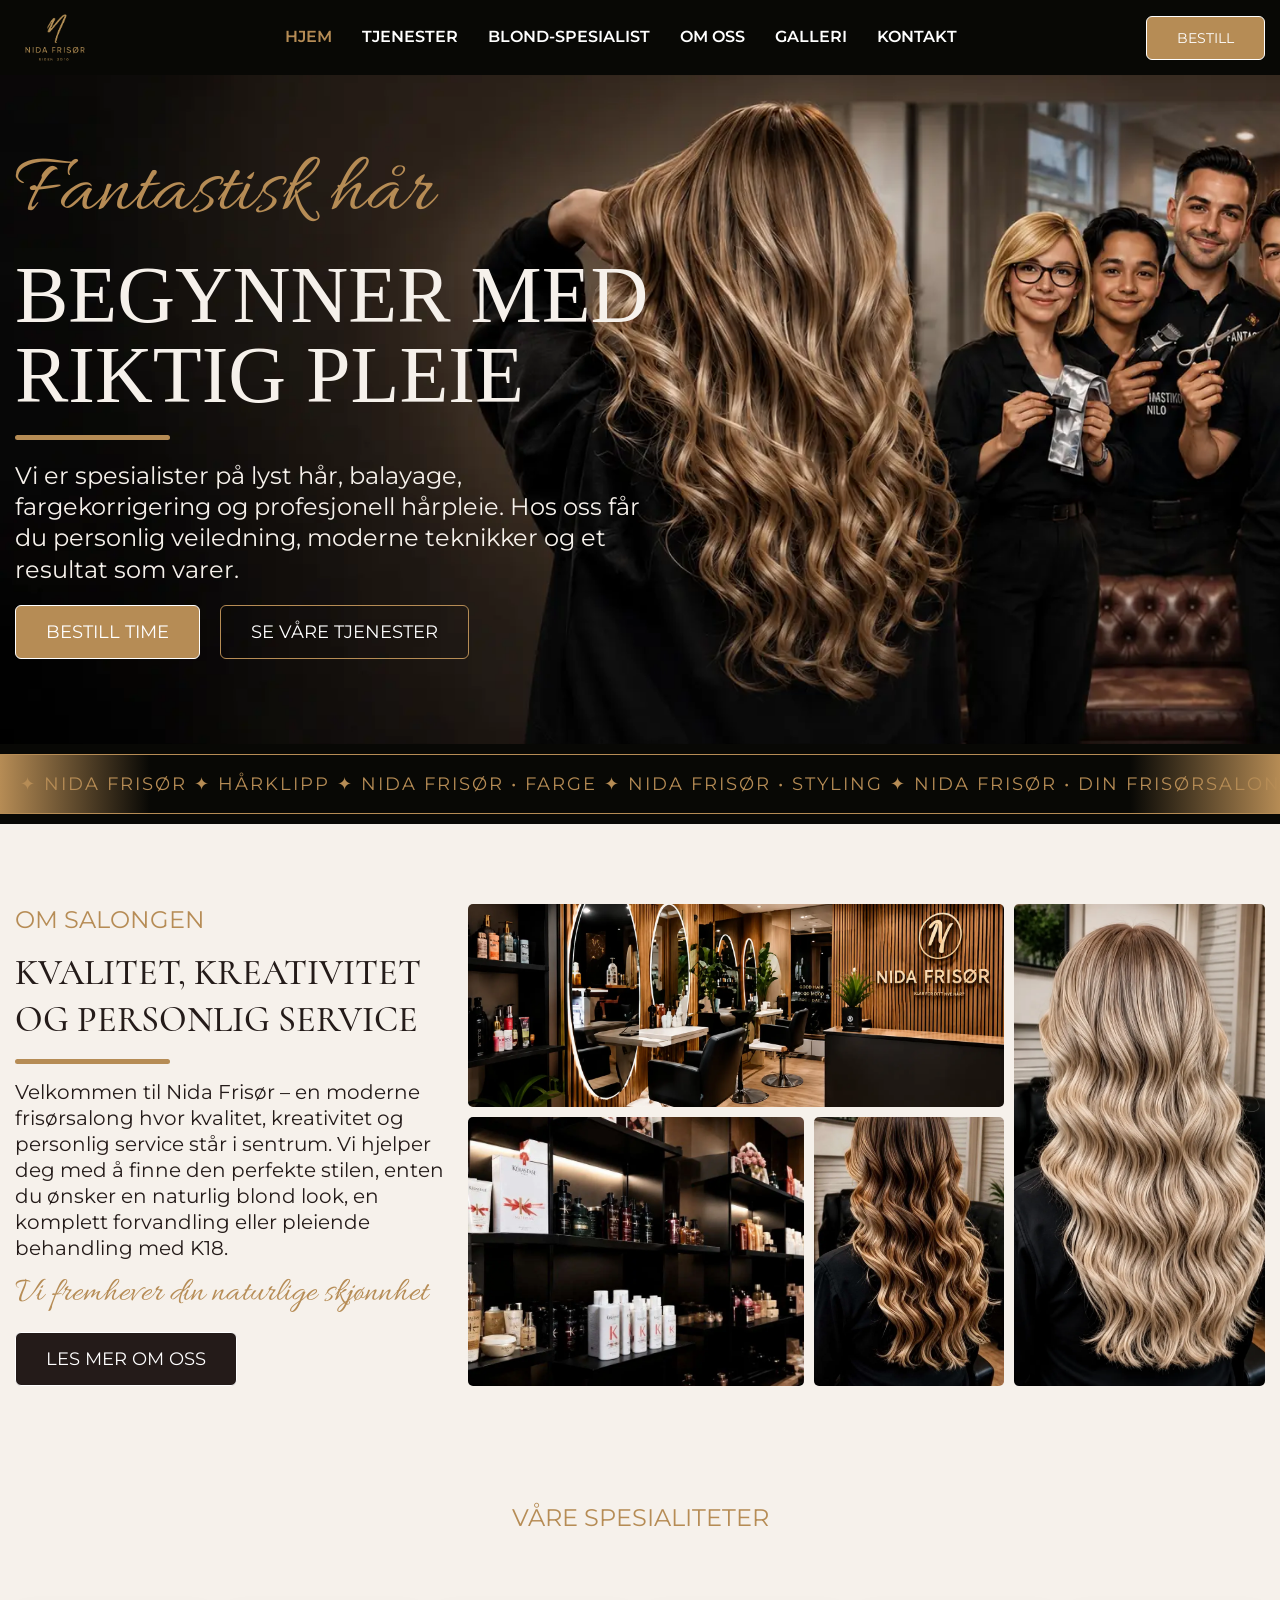
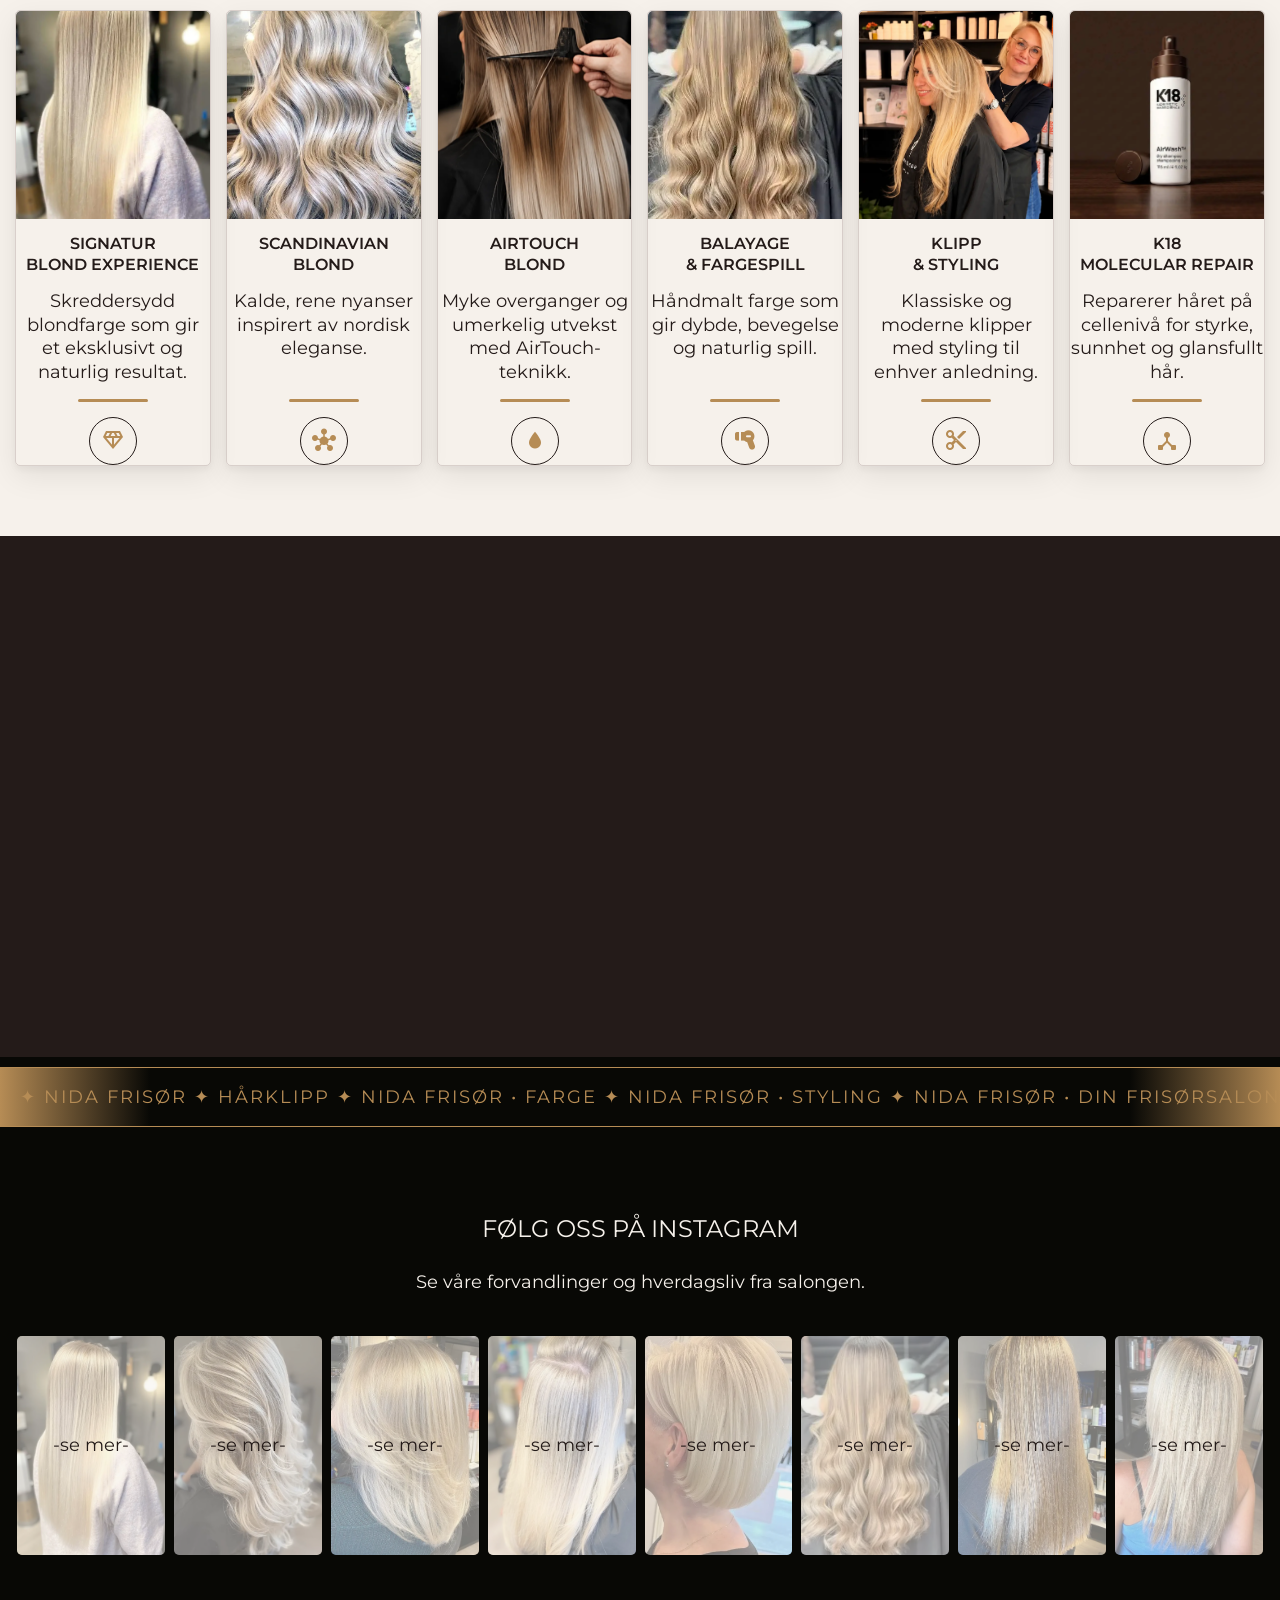
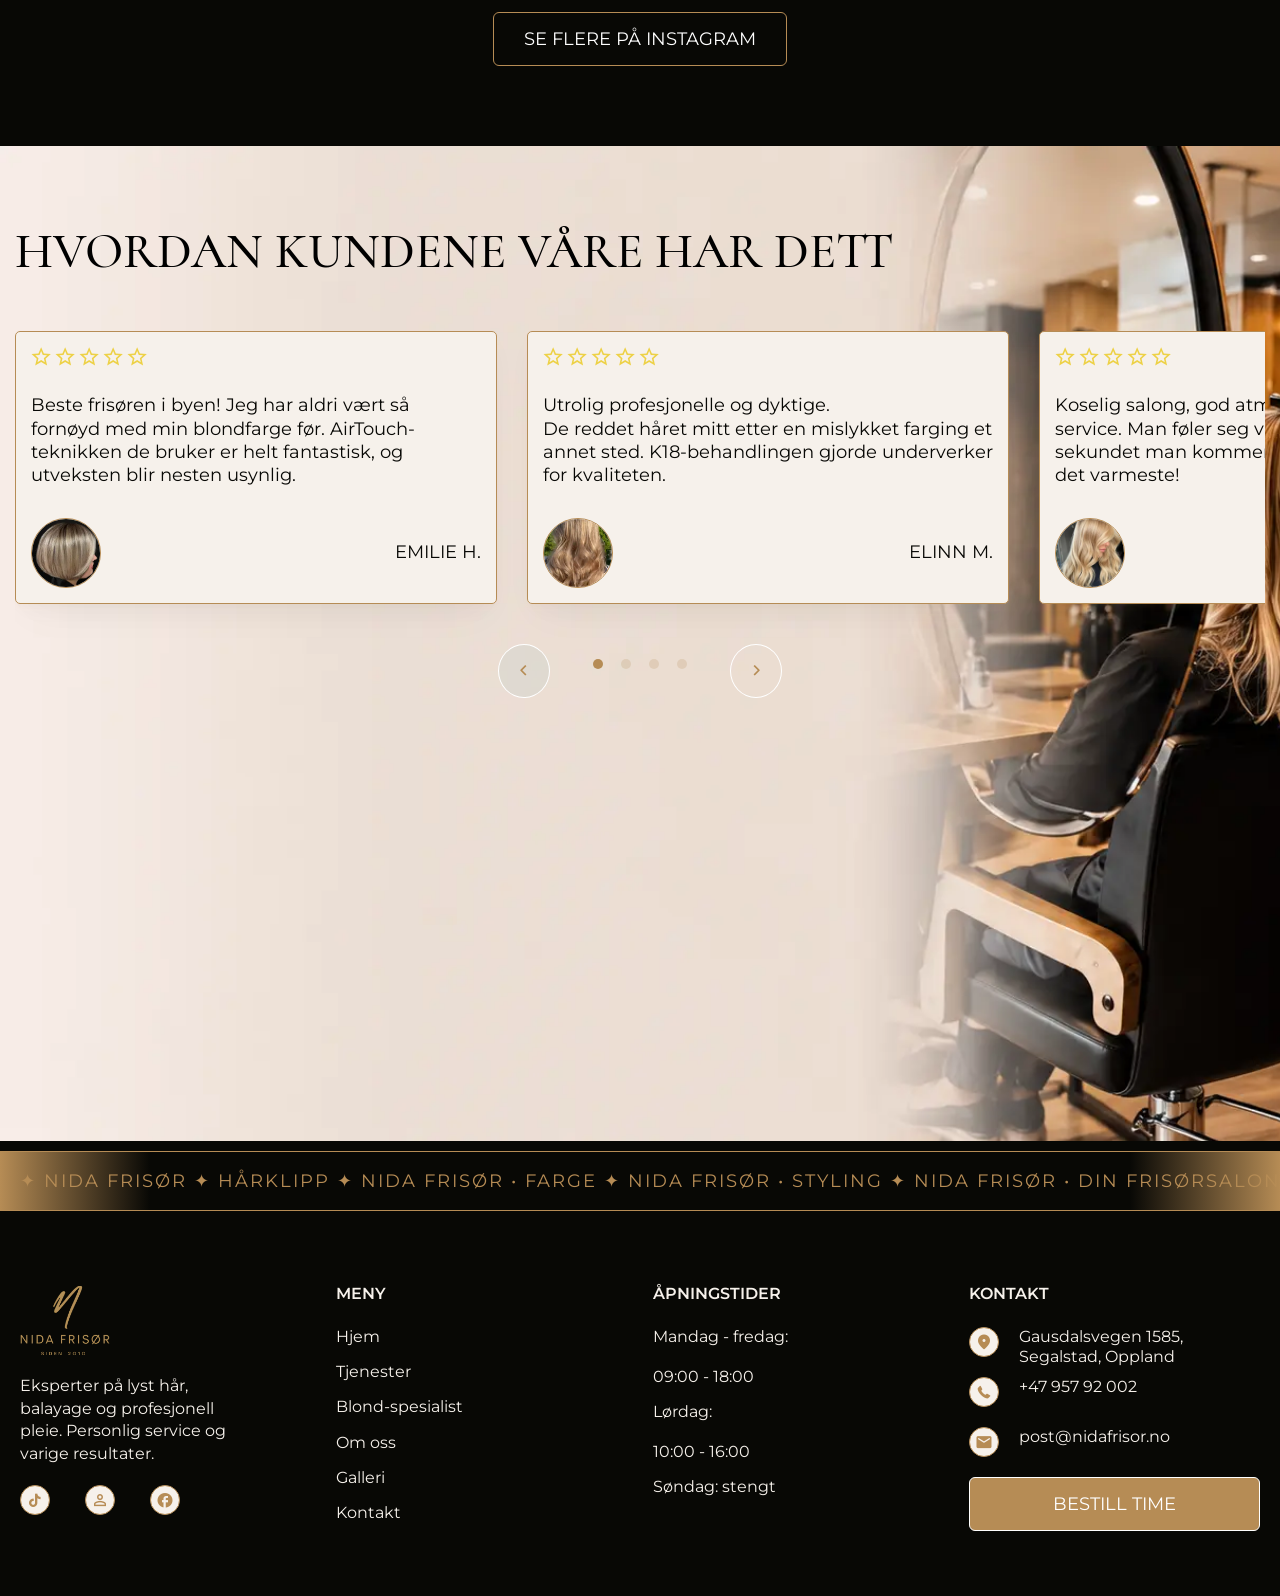
==== commit 2ccdcf65: "Add files via upload" ====
--- a/index.html
+++ b/index.html
@@ -6,7 +6,7 @@
 	<meta charset="UTF-8">
 	<meta name="format-detection" content="telephone=no">
 	<!-- <style>body{opacity: 0;}</style> -->
-	<link rel="stylesheet" href="css/style.min.css?_v=20261027193535">
+	<link rel="stylesheet" href="css/style.min.css?_v=20261027194627">
 	<link rel="shortcut icon" href="favicon.ico">
 	<!-- <meta name="robots" content="noindex, nofollow"> -->
 	<meta name="viewport" content="width=device-width, initial-scale=1.0">
@@ -549,7 +549,7 @@
 			</div>
 		</footer>
 	</div>
-	<script src="js/app.min.js?_v=20261027193535"></script>
+	<script src="js/app.min.js?_v=20261027194627"></script>
 </body>
 
 </html>
--- a/css/style.min.css
+++ b/css/style.min.css
@@ -1 +1 @@
-@import url(https://fonts.googleapis.com/css?family=Montserrat:regular,500,600,700,800&display=swap);@font-face{font-family:Garamond-400;src:url(../fonts/Garamond-400.woff2) format("woff2"),url(../fonts/Garamond-400.woff) format("woff");font-weight:400;font-style:normal;font-display:swap}@font-face{font-family:Cormorant-500;src:url(../fonts/Cormorant-500.woff2) format("woff2"),url(../fonts/Cormorant-500.woff) format("woff");font-weight:400;font-style:normal;font-display:swap}@font-face{font-family:Allura-400;src:url(../fonts/Allura-400.woff2) format("woff2"),url(../fonts/Allura-400.woff) format("woff");font-weight:400;font-style:normal;font-display:swap}@font-face{font-family:icons;font-display:swap;src:url(../fonts/icons.woff2) format("woff2");font-weight:400;font-style:normal}[class*=_icon-]::before{font-family:icons;font-style:normal;font-weight:400;font-variant:normal;text-transform:none;line-height:1;-webkit-font-smoothing:antialiased;-moz-osx-font-smoothing:grayscale}._icon-account-outline:before{content:"";color:#b68c55}._icon-arow-right:before{content:"";color:#b68c55}._icon-carbon_bottles:before{content:"";color:#b68c55}._icon-chat:before{content:"";color:#b68c55}._icon-cup-ice:before{content:"";color:#b68c55}._icon-cup-star:before{content:"";color:#b68c55}._icon-device-hub:before{content:"";color:#b68c55}._icon-diamond:before{content:"";color:#b68c55}._icon-drop:before{content:"";color:#b68c55}._icon-email:before{content:"";color:#b68c55}._icon-facebook1:before{content:"";color:#b68c55}._icon-game-cross:before{content:"";color:#b68c55}._icon-gem-stone:before{content:""}._icon-geo-location:before{content:"";color:#b68c55}._icon-hair-clip:before{content:""}._icon-hair-dryer:before{content:"";color:#b68c55}._icon-hairdryer-f:before{content:"";color:#b68c55}._icon-hurt:before{content:"";color:#b68c55}._icon-instagram1:before{content:""}._icon-round-hub:before{content:"";color:#b68c55}._icon-scissors1:before{content:"";color:#b68c55}._icon-star:before{content:"";color:#b68c55}._icon-telephone:before{content:"";color:#b68c55}._icon-tiktok:before{content:"";color:#b68c55}._icon-droplet:before{content:""}._icon-phone:before{content:""}._icon-location:before{content:""}._icon-quotes-left:before{content:""}._icon-quotes-right:before{content:""}._icon-trophy:before{content:""}._icon-sun:before{content:""}._icon-star-full:before{content:""}._icon-heart:before{content:""}._icon-circle-right:before{content:""}._icon-circle-left:before{content:""}._icon-scissors:before{content:""}._icon-facebook:before{content:""}._icon-instagram:before{content:""}._icon-t:before{content:""}:root{--bg-primary:#080805;--bg-secondary:#F6F1EB;--bg-accent:#B68C55;--bg-inverse:#241B19;--text-primary:#080805;--text-secondary:#ffffff;--text-accent:#B68C55;--text-inverse:#F6F1EB}*{padding:0;margin:0;border:0}*,*::after,*::before{box-sizing:border-box}*::after,*::before{display:inline-block}body,html{height:100%;min-width:320px}body{color:#000;line-height:1;font-family:Montserrat;font-size:.875rem;-ms-text-size-adjust:100%;-moz-text-size-adjust:100%;-webkit-text-size-adjust:100%;-webkit-font-smoothing:antialiased;-moz-osx-font-smoothing:grayscale}button,input,textarea{font-family:Montserrat;font-size:inherit;line-height:inherit;color:inherit;background-color:rgba(0,0,0,0)}input,textarea{width:100%}label{display:inline-block}button,option,select{cursor:pointer}a{display:inline-block;color:inherit;text-decoration:none}ul li{list-style:none}img{vertical-align:top}h1,h2,h3,h4,h5,h6{font-weight:inherit;font-size:inherit}.lock body{overflow:hidden;touch-action:none;-ms-scroll-chaining:none;overscroll-behavior:none}.wrapper{min-height:100%;display:flex;flex-direction:column;overflow:hidden}@supports (overflow:clip){.wrapper{overflow:clip}}.wrapper>main{flex:1 1 auto}.wrapper>*{min-width:0}[class*=__container]{max-width:80rem;margin:0 auto;padding:0 .9375rem}[class*="--gc"]{display:grid;min-width:0;grid-template-columns:.9375rem 1fr minmax(auto,78.125rem) 1fr .9375rem}[class*="--gc"]>*{min-width:0;grid-column:3/4}.rating{display:inline-block}.rating__items{display:inline-flex;align-items:flex-start;gap:.25rem}.rating__item{flex:0 0 1.25rem;width:1.25rem;height:1.25rem;position:relative;background:url([data-uri]) 0 0/1.25rem no-repeat;transition:all .3s}.rating__item--active{background:url([data-uri]) 0 0/1.25rem no-repeat}.rating__item span{position:absolute;top:0;left:0;width:0%;height:1.25rem;background:url([data-uri]) 0 0/1.25rem no-repeat}.rating__item:not(:last-child)::after{content:"";position:absolute;right:0;top:0;height:100%;width:.25rem;-webkit-transform:translateX(100%);transform:translateX(100%)}[data-rating=set] .rating__item:not(:last-child)::after{cursor:pointer}.rating__input{width:100%;height:100%;opacity:0;display:block}[data-rating=set] .rating__input{cursor:pointer}.tabs__navigation{display:grid;grid-template-columns:repeat(5,1fr);gap:.3125rem}.tabs__title{text-transform:capitalize;border:.0625rem solid var(--bg-accent);padding:.625rem 1.5625rem;border-radius:.3125rem;color:var(--bg-accent)}.tabs__title._tab-active{border:.0625rem solid var(--bg-secondary);color:var(--bg-secondary);background-color:var(--bg-accent)}.tabs__content{border:.0625rem solid var(--text-secondary);padding:.625rem .9375rem;color:var(--bg-secondary);border-radius:.1875rem}.tabs__cards{display:grid;grid-template-columns:repeat(3,1fr);gap:.3125rem}.tabs__card{display:flex;justify-content:flex-start;gap:.3125rem;border:.0625rem solid var(--text-secondary);border-radius:.3125rem;box-shadow:0 .25rem 1.25rem rgba(0,0,0,.05);transition:.5s}.tabs__card:hover{-webkit-transform:translateY(-.125rem);transform:translateY(-.125rem);box-shadow:0 .625rem 1.875rem rgba(36,36,36,.08)}.tabs__image{width:9.375rem;height:12.5rem;flex-shrink:0;overflow:hidden}.tabs__image img{width:100%;height:100%;aspect-ratio:150/150;-o-object-fit:cover;object-fit:cover;border-top-left-radius:.3125rem;border-bottom-left-radius:.3125rem}.tabs__text{display:flex;flex-direction:column;gap:.625rem;padding:.3125rem}.tabs__up{display:flex;gap:.625rem;align-items:center}.tabs__icon{padding:.3125rem;border-radius:50%;border:.0625rem solid var(--bg-accent);display:flex;justify-content:center;align-items:center;background-color:var(--text-primary);transition:.5s}.tabs__icon:hover{background-color:rgba(0,0,0,0)}.tabs__name{color:var(--text-primary);text-transform:uppercase;line-height:130%}.tabs__description{color:var(--text-primary);line-height:130%;flex-grow:1}.tabs__price{line-height:130%;color:var(--text-primary)}.tabs__link{color:var(--text-primary);line-height:130%;color:var(--text-accent);font-weight:600;display:flex;align-items:center;flex-direction:row-reverse;justify-content:flex-end;gap:.5rem;transition:.5s;-webkit-animation:pulse .5s ease-in-out infinite alternate;animation:pulse .5s ease-in-out infinite alternate}.tabs__link:hover{color:var(--text-secondary);box-shadow:0 .625rem 1.875rem rgba(36,36,36,.08)}@-webkit-keyframes pulse{0%{opacity:0}50%{opacity:1}100%{opacity:1}}@keyframes pulse{0%{opacity:0}50%{opacity:1}100%{opacity:1}}.ibg{width:100%;height:100%;-o-object-fit:cover;object-fit:cover}.ibg--top{-o-object-position:top;object-position:top}.ibg--bottom{-o-object-position:bottom;object-position:bottom}.ibg--left{-o-object-position:left;object-position:left}.ibg--right{-o-object-position:right;object-position:right}.ibg--contain{-o-object-fit:contain;object-fit:contain}[class*=__button-gold]{color:#fff;background-color:#b68c55;border:.0625rem solid #fff;text-align:center;font-family:Montserrat;padding:.875rem 1.875rem;border-radius:.375rem;line-height:135%;transition:.5s}[class*=__button-gold]:hover{color:#b68c55;background-color:rgba(0,0,0,0);border:.0625rem solid #b68c55}[class*=__button-transporet]{text-transform:uppercase;color:#fff;background-color:rgba(0,0,0,0);border:.0625rem solid #b68c55;text-align:center;font-family:Montserrat;padding:.875rem 1.875rem;border-radius:.375rem;line-height:135%;transition:.5s}[class*=__button-transporet]:hover{color:#fff;background-color:#b68c55;border:.0625rem solid #fff}[class*=__button-chocolate]{text-transform:uppercase;color:#fff;background-color:#241b19;border:.0625rem solid #fff;text-align:center;font-family:Montserrat;padding:.875rem 1.875rem;border-radius:.375rem;line-height:135%;transition:.5s}[class*=__button-chocolate]:hover{color:#241b19;background-color:#b68c55;border:.0625rem solid #241b19}[class*=__sub-text]{color:#fff;text-align:center;font-family:Montserrat;line-height:135%}[class*=__span]{color:#b68c55;font-family:Montserrat;line-height:135%;font-weight:500}._header-scroll.header::before{content:"";z-index:1;position:absolute;width:100%;height:100%;top:0;left:0}._header-scroll.header .header__container{padding-top:.5rem;padding-bottom:.5rem;height:4.6875rem}._header-scroll.header .header__logo img{width:3.75rem}._header-scroll._header-scroll{position:fixed;top:-15%;transition:top .7s ease 0s}._header-scroll._header-show{transition:top .3s ease 0s;top:0}.header{position:fixed;z-index:150;top:0;left:0;width:100%;background-color:#080805}.header__container{display:flex;justify-content:space-between;padding-top:.9375rem;padding-bottom:.9375rem;transition:all .5s ease 0s;align-items:center}.header__logo{position:relative;z-index:6;margin-right:.3125rem;margin-left:.3125rem}.header__logo img{transition:all .5s ease 0s}.header__menu{display:flex;justify-content:center;align-items:center;flex-wrap:wrap}.header .menu__body{display:flex;justify-content:center;align-items:center}.header .menu__list{display:flex;flex-wrap:wrap;justify-content:center;align-items:center;gap:1.875rem;display:inline-block;padding:.625rem .9375rem;transition:color .3s ease}.header .menu__link{position:relative;z-index:5;font-size:1.125rem;font-weight:600;line-height:130%;color:#fff;background:linear-gradient(#fff,#fff) bottom/var(--t,0) 2px no-repeat;transition:.5s}.header .menu__link:hover{color:#b68c55;--t:100%}.header .header__btr{display:flex;align-items:center;justify-content:flex-end;z-index:15}.header .btr__header__item{padding:.875rem 1.875rem;color:#fff;background-color:#b68c55;border-radius:.375rem;border:.0625rem solid #fff;transition:.5s}.header .btr__header__item:hover{background-color:rgba(0,0,0,0);color:#b68c55;border:.0625rem solid #b68c55}.header .menu__link--vip{color:#b68c55}.header .menu__link--vip:hover{color:#fff}.header .icon-menu{display:none}.menu-open .icon-menu span{-webkit-transform:scale(0);transform:scale(0)}.menu-open .icon-menu::before{top:50%;-webkit-transform:rotate(-90deg);transform:rotate(-90deg);margin-top:-.0625rem}.menu-open .icon-menu::after{bottom:50%;-webkit-transform:rotate(90deg);transform:rotate(90deg);margin-bottom:-.0625rem}.footer{background-color:var(--text-primary)}.footer__logo img{aspect-ratio:80/62;-o-object-fit:cover;object-fit:cover}.footer__brand-info{max-width:14.375rem;color:var(--text-inverse);font-size:1rem;line-height:140%}.footer__social-icons{display:flex;gap:2.1875rem}.footer__columns{display:grid;grid-template-columns:repeat(4,1fr)}.footer__column{display:flex;flex-direction:column;padding:.3125rem;font-size:1rem}.footer__heading{font-weight:600;color:var(--text-inverse)}.footer__links{color:var(--text-inverse);display:flex;flex-direction:column;gap:.9375rem}.footer__link{font-size:1rem;line-height:127%;transition:.5s}.footer__link:hover{color:var(--text-accent)}.footer__info-time{color:var(--text-inverse);display:flex;flex-direction:column;gap:.9375rem}.footer__info-mandag{font-size:1rem;line-height:125%}.footer__info-lørdag{font-size:1rem;line-height:125%}.footer__info-søndag{font-size:1rem;line-height:125%}.footer__info-contact{color:var(--text-inverse)}.footer__info-row{display:flex;gap:1.25rem;color:var(--text-inverse)}.footer .footer__info-adress{font-size:1rem;line-height:125%}.footer .footer__info-tel{font-size:1rem;line-height:125%}.footer .footer__info-mail{font-size:1rem;line-height:125%}.footer__button-gold{display:flex;justify-content:center;align-items:center}.footer__button-gold--2{font-size:1rem}.footer__info-adress{font-size:1rem;transition:.5s}.footer__info-adress:hover{color:var(--text-accent)}.footer__info-tel{font-size:1rem;transition:.5s}.footer__info-tel:hover{color:var(--text-accent)}.footer__info-mail{font-size:1rem;transition:.5s}.footer__info-mail:hover{color:var(--text-accent)}.footer__info-icon,.icons-facebook,.icons-instagram,.icons-tiktok{font-size:1.125rem;padding:.3125rem;border-radius:50%;background-color:var(--text-inverse);border:.0625rem solid var(--text-accent);display:flex;justify-content:center;align-items:center;transition:all .6s}.footer__info-icon:hover,.icons-facebook:hover,.icons-instagram:hover,.icons-tiktok:hover{background-color:rgba(0,0,0,0)}.kontak{background-color:var(--bg-secondary)}.kontak__title{text-transform:uppercase;font-family:Cormorant-500}.kontak__sub-title{text-transform:uppercase;line-height:135%}.kontak__box{display:grid;grid-template-columns:repeat(2,1fr);gap:.9375rem}.kontak__left{display:grid;grid-template-columns:repeat(2,1fr);gap:.9375rem}.kontak__img{padding:.625rem;border:.0625rem solid var(--text-secondary);border-radius:.4375rem;box-shadow:0 .25rem 1.875rem rgba(0,0,0,.05);transition:.5s}.kontak__img:hover{border:.0625rem solid var(--bg-accent)}.kontak__img img{width:100%;height:100%;aspect-ratio:210/375;-o-object-fit:cover;object-fit:cover;border-radius:.4375rem;box-shadow:0 .25rem 1.875rem rgba(0,0,0,.05)}.kontak__infofm{display:flex;flex-direction:column;gap:.9375rem}.kontak__email,.kontak__geo,.kontak__tel,.kontak__work{display:flex;gap:1.5625rem}.kontak__icon{color:var(--text-accent);padding:.625rem;border:.0625rem solid var(--bg-accent);background-color:var(--bg-primary);border-radius:50%;display:inline-flex;align-items:center;justify-content:center;box-sizing:border-box;align-self:flex-start;flex-shrink:0;box-shadow:0 .25rem 1.875rem rgba(0,0,0,.05);transition:.5s}.kontak__icon:hover{background-color:rgba(0,0,0,0)}.kontak__description{line-height:135%;align-self:center;padding:.9375rem;border-radius:.625rem;border:.0625rem solid transparent;box-shadow:0 .25rem 1.875rem rgba(0,0,0,.05);transition:.5s}.kontak__description:hover{color:var(--text-accent);border:.0625rem solid var(--bg-accent)}.kontak__right{display:flex;flex-direction:column;gap:1.25rem}.kontak__foto{padding:.625rem;border:.0625rem solid var(--text-secondary);border-radius:.4375rem;box-shadow:0 .25rem 1.875rem rgba(0,0,0,.05);transition:.7s}.kontak__foto:hover{border:.0625rem solid var(--bg-accent)}.kontak__foto img{width:100%;height:100%;aspect-ratio:500/395;-o-object-fit:cover;object-fit:cover;border-radius:.4375rem;box-shadow:0 .25rem 1.875rem rgba(0,0,0,.05)}.kontak__line{display:block;width:100%;height:.1875rem;background:linear-gradient(to right,rgba(182,140,85,0) 0,#fff 50%,rgba(182,140,85,0) 100%)}.kontakt{background-color:var(--bg-secondary)}.kontakt__title{color:var(--text-accent);text-transform:capitalize}.kontakt__cards{display:grid;grid-template-columns:repeat(3,1fr);gap:1.25rem}.kontakt__card{display:flex;gap:.9375rem;padding:.9375rem;background-color:var(--bg-primary);border-radius:.25rem;color:var(--text-inverse)}.kontakt__icon{display:flex;justify-content:center;align-items:center;padding:.3125rem}.kontakt__adress,.kontakt__mail,.kontakt__phone{display:flex;justify-content:center;align-items:center;transition:.5s}.kontakt__adress:hover,.kontakt__mail:hover,.kontakt__phone:hover{color:var(--text-accent)}.kontakt__info{line-height:135%}.kontakt__oss{color:var(--text-accent);font-weight:500}.kontakt__item{display:flex;gap:1.6875rem;margin-bottom:.9375rem}.kontakt__item-text{color:var(--text-primary);line-height:133%;max-width:46.875rem;display:flex;gap:.625rem}.kontakt__item-text::before{content:"";flex:0 0 .25rem;width:.25rem;background-color:var(--bg-accent);border-radius:.125rem;-webkit-transform:translateY(.3125rem);transform:translateY(.3125rem);-webkit-animation:pulse .5s ease-in-out infinite alternate;animation:pulse .5s ease-in-out infinite alternate}@keyframes pulse{0%{opacity:0}50%{opacity:1}100%{opacity:1}}.kontakt__map img{width:100%;height:100%;aspect-ratio:950/550;-o-object-fit:cover;object-fit:cover;border:.0625rem solid var(--bg-accent);border-radius:.3125rem}.kontakt .icons-facebook,.kontakt .icons-instagram,.kontakt .icons-tiktok{padding:1.5625rem;border:.0625rem solid var(--bg-accent);font-size:1.625rem;background-color:var(--bg-primary);border-radius:8%;transition:.5s}.kontakt .icons-facebook:hover,.kontakt .icons-instagram:hover,.kontakt .icons-tiktok:hover{background-color:rgba(0,0,0,0)}.tjenester{position:relative}.tjenester::before{content:"";position:absolute;top:0;left:0;width:100%;height:100%;z-index:0;background:url(../img/background_tjenester.webp) center center/cover no-repeat;transition:-webkit-filter .3s ease,-webkit-transform .3s ease;transition:filter .3s ease,transform .3s ease;transition:filter .3s ease,transform .3s ease,-webkit-filter .3s ease,-webkit-transform .3s ease}.tjenester__block{position:relative;z-index:2;max-width:34.375rem;display:flex;flex-direction:column;gap:1.25rem}.tjenester__title{color:var(--text-accent);text-transform:capitalize;font-family:Allura-400}.tjenester__sub-title{text-transform:uppercase;max-width:25rem;color:var(--bg-secondary);font-family:Cormorant}.tjenester__line{height:.3125rem;background-color:var(--bg-accent);border-radius:.3125rem;border:.0625rem solid transparent;transition:.5s}.tjenester__line:hover{background-color:rgba(0,0,0,0);border:.0625rem solid var(--text-accent)}.tjenester__description{color:var(--bg-secondary);line-height:130%}.info{background-color:var(--bg-secondary)}.vifremhever{border-top:.0625rem solid var(--bg-accent);position:relative}.vifremhever::before{content:"";position:absolute;top:0;left:0;width:100%;height:100%;z-index:0;background:url(../img/background_salon.webp) center center/cover no-repeat}.vifremhever__block{max-width:53.125rem;position:relative;z-index:5;padding:1.25rem;border-radius:.9375rem;background-color:rgba(251,225,189,.326);display:grid;grid-template-columns:repeat(2,1fr);gap:.625rem}.vifremhever__title{font-family:Allura-400;color:var(--text-accent);max-width:15.625rem;line-height:135%;text-shadow:0 .25rem .625rem rgba(0,0,0,.15)}.vifremhever__text{display:flex;flex-direction:column;gap:.625rem;color:var(--text-primary)}.vifremhever__sub-title{line-height:135%}.vifremhever__description{line-height:135%}.vifremhever__button-gold{display:flex;justify-content:center;align-items:center;position:absolute;z-index:3}.blondspecialist{position:relative;z-index:3}.blondspecialist::before{content:"";position:absolute;top:0;left:0;width:100%;height:100%;z-index:-1;background:url(../img/background_blond.webp) top left/cover no-repeat;transition:-webkit-filter .3s ease,-webkit-transform .3s ease;transition:filter .3s ease,transform .3s ease;transition:filter .3s ease,transform .3s ease,-webkit-filter .3s ease,-webkit-transform .3s ease}.blondspecialist__container{position:relative}.blondspecialist__contant{display:flex;flex-direction:column;gap:.9375rem;max-width:37.5rem}.blondspecialist__title{text-transform:uppercase;color:var(--text-accent)}.blondspecialist__subtitle{line-height:130%;color:var(--text-primary)}.blondspecialist__decor{color:var(--text-accent);font-family:Allura-400}.blondspecialist__line{height:.25rem;background-color:var(--bg-accent);border-radius:.3125rem;border:.0625rem solid transparent;transition:.5s;-webkit-animation:animlone 2s ease-in-out infinite;animation:animlone 2s ease-in-out infinite}.blondspecialist__line:hover{background-color:rgba(0,0,0,0);border:.0625rem solid var(--text-accent)}.blondspecialist__drømmer{line-height:130%;color:var(--text-primary)}.blondspecialist__enten{line-height:130%;color:var(--text-primary)}.blondspecialist__button-gold{text-transform:uppercase}.blondspecialist__icon{width:18.75rem;height:18.75rem;position:absolute;top:50%;right:0;-webkit-transform:translateY(-50%);transform:translateY(-50%)}.blondspecialist__icon img{width:100%;height:100%;aspect-ratio:150/150;-o-object-fit:cover;object-fit:cover;border:.0625rem solid var(--text-accent);border-radius:50%}.specialist{background-color:var(--bg-secondary)}.specialist__title{color:var(--text-accent);text-align:center;text-transform:uppercase;font-weight:500;margin-bottom:1.25rem}.specialist__sub-title{color:var(--text-primary);text-align:center;text-transform:uppercase;font-weight:500;margin-bottom:1.875rem}.specialist__line{height:.1875rem;border-radius:.125rem;background-color:var(--bg-accent);margin-bottom:1.25rem;margin:0 auto 1.25rem auto;text-align:center;display:flex;align-items:center;justify-content:center;position:relative}.specialist__cards{display:grid;grid-template-columns:repeat(4,1fr);gap:.9375rem}.specialist__card{display:flex;flex-direction:column;gap:1.25rem;padding:.625rem;border:.0625rem solid var(--text-secondary);border-radius:.4375rem;box-shadow:0 .25rem .75rem rgba(0,0,0,.05);transition:.7s}.specialist__card:hover{border:.0625rem solid var(--bg-accent);-webkit-transform:translateY(-.25rem);transform:translateY(-.25rem)}.specialist__foto img{width:100%;height:100%;aspect-ratio:185/270;-o-object-fit:cover;object-fit:cover;border-radius:.3125rem}.specialist__name{color:var(--text-primary);text-align:center;text-transform:uppercase;line-height:130%;max-width:25rem;font-weight:500;margin:0 auto}.specialist__text{color:var(--text-primary);text-align:center;max-width:21.875rem;margin:0 auto;line-height:130%;flex-grow:1}.specialist__icon{padding:.625rem;background-color:var(--bg-primary);border:.0625rem solid var(--bg-accent);border-radius:50%;display:flex;justify-content:center;align-items:center;align-self:center}._icon-heart{font-size:1rem;-webkit-animation:animicon 1.3s ease-in-out infinite;animation:animicon 1.3s ease-in-out infinite;position:absolute;top:50%;left:50%;-webkit-transform:translate(-50%,-50%);transform:translate(-50%,-50%);color:var(--text-accent)}@-webkit-keyframes animicon{0%{opacity:1}50%{opacity:.2}100%{opacity:1}}@keyframes animicon{0%{opacity:1}50%{opacity:.2}100%{opacity:1}}.behandlingerfor{background-color:var(--bg-secondary)}.behandlingerfor__title{color:var(--text-accent);text-transform:uppercase;font-weight:500;line-height:135%;padding:.625rem}.behandlingerfor__items{display:flex;flex-direction:column;gap:5rem}.behandlingerfor__row{display:grid;grid-template-columns:repeat(3,1fr);gap:.9375rem}.behandlingerfor__left{display:flex;gap:.9375rem;padding:1.25rem;background-color:var(--bg-secondary);border:.0625rem solid var(--text-secondary);border-radius:.4375rem;box-shadow:0 .25rem .75rem rgba(0,0,0,.05);transition:.3s}.behandlingerfor__left:hover{-webkit-transform:translateY(-.25rem);transform:translateY(-.25rem)}.behandlingerfor__icon{border:.0625rem solid var(--text-accent);border-radius:50%;display:flex;align-items:center;flex-shrink:0;justify-content:center;background-color:var(--text-primary);width:3.125rem;height:3.125rem;transition:.5s}.behandlingerfor__icon:hover{background-color:rgba(0,0,0,0)}.behandlingerfor__text-left{display:flex;flex-direction:column;gap:.9375rem}.behandlingerfor__name-left{color:var(--text-accent);text-transform:uppercase;line-height:135%}.behandlingerfor__sub-title-right{color:var(--text-accent);line-height:135%}.behandlingerfor__sub-title-decor{color:var(--text-accent);font-family:Allura-400}.behandlingerfor__line{background-color:var(--bg-accent);height:.3125rem;border-radius:.125rem;-webkit-animation:animlone 2s ease-in-out infinite;animation:animlone 2s ease-in-out infinite}.behandlingerfor__right{display:flex;flex-direction:column;gap:.9375rem}.behandlingerfor__sub-title,.behandlingerfor__text-right{line-height:130%}.behandlingerfor__button-gold{align-self:flex-start}@-webkit-keyframes animlone{0%{opacity:1}50%{opacity:.2}100%{opacity:1}}@keyframes animlone{0%{opacity:1}50%{opacity:.2}100%{opacity:1}}.team{background-color:var(--bg-secondary)}.team__cards{display:grid;grid-template-columns:repeat(2,1fr);gap:1.25rem}.team__card{display:flex;flex-direction:column;gap:.9375rem;justify-content:center;align-items:center;text-align:center}.team__title{color:var(--text-primary);line-height:130%}.team__sub-title{color:var(--text-primary);line-height:130%}.team__img img{width:100%;height:100%;aspect-ratio:500/180;-o-object-fit:cover;object-fit:cover}.team__foto img{width:100%;height:100%;aspect-ratio:500/320;-o-object-fit:cover;object-fit:cover}.faces{background-color:var(--bg-secondary)}.faces__linehorizont{margin:.9375rem auto;height:.1875rem;border-radius:.625rem;background-color:var(--bg-accent);margin-bottom:1.875rem;transition:.7s}.faces__linehorizont:hover{background-color:var(--text-secondary)}.faces__cards{display:grid;grid-template-columns:repeat(6,1fr);gap:.625rem}.faces__card{padding:.625rem;border:.0625rem solid var(--text-secondary);border-radius:.4375rem;box-shadow:0 .25rem 1.875rem rgba(0,0,0,.05);display:flex;flex-direction:column;gap:.3125rem;text-align:center;transition:.7s}.faces__card:hover{border:.0625rem solid var(--bg-accent);background-color:var(--text-secondary)}.faces__img img{width:100%;height:100%;aspect-ratio:235/315;-o-object-fit:cover;object-fit:cover;border-radius:.4375rem;box-shadow:0 .25rem 1.875rem rgba(0,0,0,.05);border:.0625rem solid var(--text-secondary)}.faces__name{color:var(--text-primary);line-height:130%;text-transform:capitalize}.faces__title{color:var(--text-accent);line-height:130%;text-transform:uppercase;letter-spacing:.125rem}.faces__description{line-height:130%;flex-grow:1}.faces__line{width:3.125rem;height:.1875rem;background-color:var(--text-accent);border-radius:.1875rem;margin:.1875rem}.faces__imgtext img{width:100%;height:100%;aspect-ratio:500/180;-o-object-fit:cover;object-fit:cover}._icon-hurt{display:flex;align-items:center;justify-content:center;font-size:1.125rem}.omoss{position:relative;z-index:-1}.omoss::before{content:"";position:absolute;top:0;left:0;width:100%;height:100%;z-index:-1;background:url(../img/background_om.webp) center center/cover no-repeat;transition:-webkit-filter .3s ease,-webkit-transform .3s ease;transition:filter .3s ease,transform .3s ease;transition:filter .3s ease,transform .3s ease,-webkit-filter .3s ease,-webkit-transform .3s ease}.omoss__up{display:flex;flex-direction:column;gap:.625rem;max-width:40.625rem}.omoss__name{text-transform:uppercase;color:var(--text-accent)}.omoss__title{line-height:130%;color:var(--text-primary)}.omoss__decor{color:var(--text-accent);font-family:Allura-400}.omoss__decorback{color:var(--text-accent);font-family:Allura-400}.omoss__line{max-width:21.875rem;height:.25rem;border-radius:.1875rem;background-color:var(--text-accent);margin:.1875rem}.omoss__star{color:var(--text-accent);position:absolute;top:0;right:50%}.omoss__text{display:flex;flex-direction:column;gap:.9375rem;line-height:130%;max-width:36.25rem}.omoss__panel{max-width:46.875rem}.omoss__cards{border:.0625rem solid var(--bg-accent);background-color:var(--bg-inverse);border-radius:.4375rem;padding:.9375rem;display:grid;grid-template-columns:repeat(3,1fr);gap:.9375rem;margin-bottom:2.5rem}.omoss__card{display:flex;gap:.9375rem}.omoss__icon{font-size:1.25rem;display:flex;align-self:center;border:.0625rem solid var(--bg-accent);border-radius:50%;padding:.3125rem;transition:.4s}.omoss__icon:hover{-webkit-transform:scale(1.2);transform:scale(1.2)}.omoss__box{display:grid;grid-template-columns:repeat(3,1 fr);gap:.3125rem;justify-content:center;flex-direction:column;text-transform:capitalize}.omoss__dexcription{color:var(--text-inverse);line-height:130%}.hero{position:relative;overflow:hidden;width:100%}.hero::before{content:"";position:absolute;top:0;left:0;width:100%;height:100%;z-index:0;background:url(../img/background_hero.webp) top left/cover no-repeat;transition:-webkit-filter .3s ease,-webkit-transform .3s ease;transition:filter .3s ease,transform .3s ease;transition:filter .3s ease,transform .3s ease,-webkit-filter .3s ease,-webkit-transform .3s ease}.hero__container,.hero__contant{position:relative;z-index:5}.hero__contant{display:flex;flex-direction:column;gap:1.25rem;max-width:40rem}.hero__decor{color:var(--text-accent);font-family:Allura-400}.hero__title{color:var(--bg-secondary);font-family:Cormorant}.hero__line{height:.3125rem;background-color:var(--bg-accent);border-radius:.3125rem;border:.0625rem solid transparent;transition:.5s}.hero__line:hover{background-color:rgba(0,0,0,0);border:.0625rem solid var(--text-accent)}.hero__sub-title{color:var(--bg-secondary);line-height:130%}.hero__buttons{display:flex;gap:1.25rem}.rullendetekstvisning{background-color:#080805;width:100%}.rullendetekstvisning__body{position:relative;width:100%;overflow:hidden;background-color:var(--bg-primary);border-top:.0625rem solid var(--bg-accent);border-bottom:.0625rem solid var(--bg-accent)}.rullendetekstvisning__body::after,.rullendetekstvisning__body::before{content:"";position:absolute;top:0;bottom:0;width:9.375rem;z-index:2;pointer-events:none}.rullendetekstvisning__body::before{left:0;background:linear-gradient(to right,#b68c55 0,rgba(182,140,85,0) 100%)}.rullendetekstvisning__body::after{right:0;background:linear-gradient(to left,#b68c55 0,rgba(182,140,85,0) 100%)}.rullendetekstvisning__body:hover .rullendetekstvisning__track{-webkit-animation-play-state:paused;animation-play-state:paused}.rullendetekstvisning__track{display:flex;width:-webkit-max-content;width:max-content;color:var(--text-accent);font-family:Montserrat;white-space:nowrap;text-transform:uppercase;letter-spacing:.125rem;-webkit-animation:animation-rullendetekstvisning 30s linear infinite;animation:animation-rullendetekstvisning 30s linear infinite}@-webkit-keyframes animation-rullendetekstvisning{0%{-webkit-transform:translate3d(0,0,0);transform:translate3d(0,0,0)}100%{-webkit-transform:translate3d(-50%,0,0);transform:translate3d(-50%,0,0)}}@keyframes animation-rullendetekstvisning{0%{-webkit-transform:translate3d(0,0,0);transform:translate3d(0,0,0)}100%{-webkit-transform:translate3d(-50%,0,0);transform:translate3d(-50%,0,0)}}.omsalongen{background-color:var(--bg-secondary)}.omsalongen__contant{display:grid;grid-template-columns:35% 1fr;gap:.9375rem}.omsalongen__left{display:flex;flex-direction:column;gap:.9375rem;opacity:0;-webkit-transform:translateY(.9375rem);transform:translateY(.9375rem);transition:opacity .6s ease,-webkit-transform .6s ease;transition:opacity .6s ease,transform .6s ease;transition:opacity .6s ease,transform .6s ease,-webkit-transform .6s ease}.omsalongen__left._watcher-view{opacity:1;-webkit-transform:translateY(0);transform:translateY(0)}.omsalongen__right{opacity:0;-webkit-transform:translateY(.9375rem);transform:translateY(.9375rem);transition:opacity .6s ease,-webkit-transform .6s ease;transition:opacity .6s ease,transform .6s ease;transition:opacity .6s ease,transform .6s ease,-webkit-transform .6s ease}.omsalongen__right._watcher-view{opacity:1;-webkit-transform:translateY(0);transform:translateY(0)}.omsalongen__name{color:var(--text-accent);text-transform:uppercase;line-height:130%}.omsalongen__title{line-height:130%;color:var(--bg-inverse);text-transform:uppercase;font-family:Cormorant-500}.omsalongen__line{height:.3125rem;background-color:var(--bg-accent);border-radius:.3125rem;border:.0625rem solid transparent;transition:.5s}.omsalongen__line:hover{background-color:rgba(0,0,0,0);border:.0625rem solid var(--text-accent)}.omsalongen__sub-title{color:var(--bg-inverse);line-height:130%}.omsalongen__decor{color:var(--text-accent);font-family:Allura-400}.omsalongen__button-chocolate{width:-webkit-max-content;width:max-content;margin-top:auto}.omsalongen__fotoblog{display:flex;gap:.625rem}.omsalongen__longfoto{margin-bottom:.625rem}.omsalongen__longfoto img{width:100%;height:100%;aspect-ratio:450/170;-o-object-fit:cover;object-fit:cover;border-radius:.3125rem}.omsalongen__smallfoto{display:flex;gap:.625rem}.omsalongen__smallfoto img{width:100%;height:100%;aspect-ratio:150/120;-o-object-fit:cover;object-fit:cover;border-radius:.3125rem}.omsalongen__enfoto img{width:100%;height:100%;aspect-ratio:150/150;-o-object-fit:cover;object-fit:cover;border-radius:.3125rem}.spesialiteter{background-color:var(--bg-secondary)}.spesialiteter__title{color:var(--text-accent);text-transform:uppercase;display:flex;justify-content:center;align-items:center;opacity:0;-webkit-transform:translateY(.9375rem);transform:translateY(.9375rem);transition:opacity .6s ease,-webkit-transform .6s ease;transition:opacity .6s ease,transform .6s ease;transition:opacity .6s ease,transform .6s ease,-webkit-transform .6s ease}.spesialiteter__title._watcher-view{opacity:1;-webkit-transform:translateY(0);transform:translateY(0)}.spesialiteter__cards{display:grid;grid-template-columns:repeat(6,1fr);gap:.9375rem}.spesialiteter__card{display:flex;flex-direction:column;gap:.9375rem;border:.03125rem solid rgba(150,131,131,.3);border-radius:.3125rem;box-shadow:0 .25rem .375rem rgba(0,0,0,.04),0 .625rem 1.875rem rgba(0,0,0,.08);opacity:0;-webkit-transform:translateY(1.875rem);transform:translateY(1.875rem);transition:all .3s;cursor:pointer}.spesialiteter__card:hover{border:.0625rem solid var(--bg-accent);cursor:pointer;background-color:#fff}.spesialiteter__card._watcher-view{opacity:1;-webkit-transform:translateY(0);transform:translateY(0)}.spesialiteter__card._watcher-view:nth-child(1){transition-delay:.1s}.spesialiteter__card._watcher-view:nth-child(2){transition-delay:.2s}.spesialiteter__card._watcher-view:nth-child(3){transition-delay:.3s}.spesialiteter__card._watcher-view:nth-child(4){transition-delay:.4s}.spesialiteter__card._watcher-view:nth-child(5){transition-delay:.5s}.spesialiteter__card._watcher-view:nth-child(6){transition-delay:.6s}.card__foto img{width:100%;height:100%;aspect-ratio:280/300;-o-object-fit:cover;object-fit:cover;border-top-left-radius:.3125rem;border-top-right-radius:.3125rem;transition:.7s ease}.card__foto img:hover{opacity:.5;border-radius:.3125rem}.card__name{text-transform:uppercase;color:var(--bg-inverse);text-align:center;line-height:130%;font-weight:600}.card__name:hover{color:#b68c55;transition:.5s}.card__sub-title{text-align:center;color:var(--bg-inverse);line-height:130%;flex-grow:1}.card__line{height:.1875rem;background-color:var(--bg-accent);border-radius:.3125rem;border:.0625rem solid transparent;transition:.5s;align-self:center}.card__line:hover{background-color:rgba(0,0,0,0);border:.0625rem solid var(--text-accent)}.card__icon{width:3rem;height:3rem;border-radius:50%;border:.0625rem solid var(--bg-inverse);top:0;left:0;display:flex;justify-content:center;align-items:center;font-size:1.5rem;background-color:var(--bg-secondary);inset:0;margin:auto;transition:-webkit-transform .8s ease;transition:transform .8s ease;transition:transform .8s ease,-webkit-transform .8s ease}.card__icon:hover{-webkit-transform:scale(1.2);transform:scale(1.2)}._watcher-view{opacity:1;-webkit-animation:1s up 1 linear;animation:1s up 1 linear}@-webkit-keyframes up{0%{opacity:1;-webkit-transform:translateY(5rem);transform:translateY(5rem)}100%{opacity:1;-webkit-transform:translateY(0);transform:translateY(0)}}@keyframes up{0%{opacity:1;-webkit-transform:translateY(5rem);transform:translateY(5rem)}100%{opacity:1;-webkit-transform:translateY(0);transform:translateY(0)}}.hvorfor{background-color:var(--bg-inverse);color:#fff}.hvorfor__title{text-transform:uppercase;display:flex;justify-content:center;align-items:center;color:var(--text-accent);opacity:0;-webkit-transform:translateY(.9375rem);transform:translateY(.9375rem);transition:opacity .6s ease,-webkit-transform .6s ease;transition:opacity .6s ease,transform .6s ease;transition:opacity .6s ease,transform .6s ease,-webkit-transform .6s ease}.hvorfor__title._watcher-view{opacity:1;-webkit-transform:translateY(0);transform:translateY(0)}.hvorfor__cards{display:grid;grid-template-columns:repeat(5,1fr);gap:.9375rem}.hvorfor__card{position:relative;z-index:2;padding:.625rem;display:flex;flex-direction:column;justify-content:center;align-items:center;text-align:center;gap:.9375rem;opacity:0;-webkit-transform:translateY(1.875rem);transform:translateY(1.875rem)}.hvorfor__card._watcher-view{opacity:1;-webkit-transform:translateY(0);transform:translateY(0)}.hvorfor__card._watcher-view:nth-child(1){transition-delay:.2s}.hvorfor__card._watcher-view:nth-child(2){transition-delay:.4s}.hvorfor__card._watcher-view:nth-child(3){transition-delay:.6s}.hvorfor__card._watcher-view:nth-child(4){transition-delay:.8s}.hvorfor__card._watcher-view:nth-child(5){transition-delay:1s}.hvorfor__card:not(:last-child)::after{content:"";position:absolute;top:50%;-webkit-transform:translateY(-50%);transform:translateY(-50%);width:.3125rem;height:60%;border-radius:.125rem;background-color:var(--bg-accent);z-index:5}.hvorfor__icon{font-size:6.25rem;transition:.5s}.hvorfor__icon:hover{opacity:.5}.hvorfor__name{text-transform:uppercase;line-height:135%;font-weight:500;min-height:3rem;display:flex;align-items:center;justify-content:center;align-items:flex-start;transition:.5s}.hvorfor__name:hover{color:var(--text-accent)}.hvorfor__text{line-height:130%;flex-grow:1}.instagram{background-color:var(--bg-primary)}.instagram__title{color:var(--text-inverse);text-transform:uppercase;display:flex;justify-content:center;align-items:center;opacity:0;-webkit-transform:translateY(.9375rem);transform:translateY(.9375rem);transition:all .5s ease}.instagram__title._watcher-view{opacity:1;-webkit-transform:translateY(0);transform:translateY(0)}.instagram__sub-title{text-align:center;color:var(--text-inverse);line-height:130%;opacity:0;-webkit-transform:translateY(.9375rem);transform:translateY(.9375rem);transition:all .5s ease}.instagram__sub-title._watcher-view{opacity:1;-webkit-transform:translateY(0);transform:translateY(0)}.instagram__cards{display:grid;grid-template-columns:repeat(8,1fr);gap:.3125rem}.instagram__card{position:relative;z-index:1;transition:all .5s ease;border:.125rem solid transparent;opacity:0;-webkit-transform:translateY(1.875rem);transform:translateY(1.875rem)}.instagram__card:hover{border:.125rem solid var(--bg-accent);border-radius:.375rem}.instagram__card::before{content:"";position:absolute;width:100%;height:100%;top:0;left:0;overflow:hidden;background-color:var(--bg-secondary);-webkit-transform:translateY(0);transform:translateY(0);border-radius:.3125rem;transition:all .5s ease;opacity:.5;visibility:visible}.instagram__card:hover::before{-webkit-transform:translateY(-.5rem);transform:translateY(-.5rem);opacity:0;visibility:hidden}.instagram__card:hover .instagram__icon,.instagram__card:hover .instagram__text{opacity:1;visibility:visible}.instagram__card._watcher-view{opacity:1;-webkit-transform:translateY(0);transform:translateY(0)}.instagram__card._watcher-view:nth-child(1){transition-delay:.2s}.instagram__card._watcher-view:nth-child(2){transition-delay:.4s}.instagram__card._watcher-view:nth-child(3){transition-delay:.6s}.instagram__card._watcher-view:nth-child(4){transition-delay:.8s}.instagram__card._watcher-view:nth-child(5){transition-delay:1s}.instagram__foto img{width:100%;height:100%;aspect-ratio:250/370;-o-object-fit:cover;object-fit:cover;border-radius:.3125rem}.instagram__contеnt-link{gap:.9375rem;text-align:center;padding:.3125rem;position:absolute;z-index:10;top:0;left:0;width:100%;height:100%;display:flex;flex-direction:column;justify-content:center;align-items:center;transition:all .5s ease}.instagram__text{text-transform:uppercase;color:var(--text-accent);line-height:130%;border:.0625rem dashed var(--text-accent);padding:.3125rem;border-radius:.3125rem;background-color:rgba(232,230,230,.716);opacity:0;visibility:hidden;transition:all .5s ease}.instagram__cliсk{color:var(--bg-inverse);line-height:130%;padding:.625rem;opacity:1;visibility:visible;transition:all .5s ease}.instagram__cliсk:hover{opacity:0;visibility:hidden;transition:all .5s ease}.instagram__icon{display:inline-block;display:flex;justify-content:center;align-items:center;padding:.1875rem;border:.0625rem dashed var(--bg-accent);border-radius:50%;font-size:1.5rem;background-color:rgba(232,230,230,.716);opacity:0;visibility:hidden;transition:all .5s ease;-webkit-animation:updown 1s linear infinite forwards;animation:updown 1s linear infinite forwards}@-webkit-keyframes updown{0%{-webkit-transform:rotate(90deg) translateX(0);transform:rotate(90deg) translateX(0)}50%{-webkit-transform:rotate(90deg) translateX(-.9375rem);transform:rotate(90deg) translateX(-.9375rem)}100%{-webkit-transform:translateX(0);transform:translateX(0);-webkit-transform:rotate(90deg) translateX(0);transform:rotate(90deg) translateX(0)}}@keyframes updown{0%{-webkit-transform:rotate(90deg) translateX(0);transform:rotate(90deg) translateX(0)}50%{-webkit-transform:rotate(90deg) translateX(-.9375rem);transform:rotate(90deg) translateX(-.9375rem)}100%{-webkit-transform:translateX(0);transform:translateX(0);-webkit-transform:rotate(90deg) translateX(0);transform:rotate(90deg) translateX(0)}}.instagram__button{display:flex;justify-content:center;align-items:center;opacity:0;-webkit-transform:translateY(.9375rem);transform:translateY(.9375rem);transition:opacity .3s ease,-webkit-transform .3s ease;transition:opacity .3s ease,transform .3s ease;transition:opacity .3s ease,transform .3s ease,-webkit-transform .3s ease}.instagram__button._watcher-view{opacity:1;-webkit-transform:translateY(0);transform:translateY(0)}.testimonials{background:url(../img/background_footer.webp) top left/cover no-repeat}.testimonials__title{font-family:Cormorant-500;text-transform:uppercase;opacity:0;-webkit-transform:translateY(.9375rem);transform:translateY(.9375rem);transition:opacity .6s ease,-webkit-transform .6s ease;transition:opacity .6s ease,transform .6s ease;transition:opacity .6s ease,transform .6s ease,-webkit-transform .6s ease}.testimonials__title._watcher-view{opacity:1;-webkit-transform:translateY(0);transform:translateY(0)}.testimonials__slide{display:flex;justify-content:center;align-items:stretch;opacity:0;-webkit-transform:translateY(.9375rem);transform:translateY(.9375rem);transition:opacity .6s ease,-webkit-transform .6s ease;transition:opacity .6s ease,transform .6s ease;transition:opacity .6s ease,transform .6s ease,-webkit-transform .6s ease}.testimonials__slide._watcher-view{opacity:1;-webkit-transform:translateY(0);transform:translateY(0)}.testimonials__card{display:flex;flex-direction:column;height:100%;width:100%;background-color:var(--bg-secondary);padding:.9375rem;border-radius:.3125rem;border:.0625rem solid #b68c55;box-shadow:0 4px 6px -1px rgba(197,155,124,.05),0 12px 25px -5px rgba(0,0,0,.04),0 20px 40px -10px rgba(0,0,0,.03);transition:box-shadow .4s cubic-bezier(.16,1,.3,1),-webkit-transform .4s cubic-bezier(.16,1,.3,1);transition:transform .4s cubic-bezier(.16,1,.3,1),box-shadow .4s cubic-bezier(.16,1,.3,1);transition:transform .4s cubic-bezier(.16,1,.3,1),box-shadow .4s cubic-bezier(.16,1,.3,1),-webkit-transform .4s cubic-bezier(.16,1,.3,1)}.testimonials__description{color:var(--text-primary);line-height:130%;flex-grow:1}.testimonials__name{line-height:130%;text-transform:uppercase;color:var(--text-primary)}.testimonials__block{display:flex;justify-content:space-between;align-items:center;text-align:center;margin-top:auto}.testimonials__img img{aspect-ratio:70/70;-o-object-fit:cover;object-fit:cover;border-radius:50%;border:.0625rem solid var(--bg-accent)}.testimonials__buttons{display:flex;justify-content:center;align-items:center;margin-top:-3.125rem;position:relative;z-index:2}.testimonials__btn-left{padding:.9375rem;border:.0625rem solid #fff;border-radius:50%;margin-right:11.25rem}.testimonials__btn-right{padding:.9375rem;border:.0625rem solid #fff;border-radius:50%}.testimonials .swiper-button-disabled{background-color:rgba(222,217,208,.915);pointer-events:none}.testimonials .swiper-pagination-horizontal{display:flex;justify-content:center;align-items:center;padding:.9375rem;margin-top:3.125rem;color:#03e93c;gap:.625rem;position:relative;z-index:2}.testimonials ._icon-arow-right--2{-webkit-transform:scale(-1,1);transform:scale(-1,1)}.kundeomtaler__down{max-width:40rem;display:flex;flex-direction:column;justify-content:center;gap:.9375rem;opacity:0;-webkit-transform:translateY(.9375rem);transform:translateY(.9375rem);transition:opacity .6s ease,-webkit-transform .6s ease;transition:opacity .6s ease,transform .6s ease;transition:opacity .6s ease,transform .6s ease,-webkit-transform .6s ease}.kundeomtaler__down._watcher-view{opacity:1;-webkit-transform:translateY(0);transform:translateY(0)}.kundeomtaler__down .kundeomtaler__title{font-family:Cormorant-500;text-transform:uppercase;color:var(--bg-primary)}.kundeomtaler__down .kundeomtaler__sub-title{line-height:130%}.kundeomtaler__down .kundeomtaler__name{text-transform:uppercase;color:var(--text-inverse)}.kundeomtaler__down .kundeomtaler__button-gold{text-transform:uppercase}.kundeomtaler__down .kundeomtaler__gradient-line{width:100%;height:.125rem;background:linear-gradient(90deg,rgba(223,186,157,.3607843137) 0,#c59b7c 50%,rgba(223,186,157,.3843137255) 100%);border:none;margin:1.25rem 0}.swiper{overflow:hidden}.swiper-initialized{touch-action:pan-y}.swiper-wrapper{width:100%;height:100%;box-sizing:content-box;display:flex;position:relative}.swiper-vertical .swiper-wrapper{flex-direction:column}.swiper-autoheight .swiper-wrapper{align-items:flex-start}.swiper-initialized .swiper-slide{flex-shrink:0}.swiper-android .swiper-slide,.swiper-android .swiper-wrapper{-webkit-transform:translate3d(0,0,0);transform:translate3d(0,0,0)}.swiper-button-lock{display:none!important}.swiper-pagination{position:absolute;text-align:center;transition:.3s opacity;-webkit-transform:translate3d(0,0,0);transform:translate3d(0,0,0);z-index:10}.swiper-pagination.swiper-pagination-hidden{opacity:0}.swiper-horizontal>.swiper-pagination-bullets,.swiper-pagination-bullets.swiper-pagination-horizontal,.swiper-pagination-custom,.swiper-pagination-fraction{bottom:10px;left:0;width:100%}.swiper-pagination-bullets-dynamic{overflow:hidden;font-size:0}.swiper-pagination-bullets-dynamic .swiper-pagination-bullet{-webkit-transform:scale(.33);transform:scale(.33);position:relative}.swiper-pagination-bullets-dynamic .swiper-pagination-bullet-active{-webkit-transform:scale(1);transform:scale(1)}.swiper-pagination-bullets-dynamic .swiper-pagination-bullet-active-main{-webkit-transform:scale(1);transform:scale(1)}.swiper-pagination-bullets-dynamic .swiper-pagination-bullet-active-prev{-webkit-transform:scale(.66);transform:scale(.66)}.swiper-pagination-bullets-dynamic .swiper-pagination-bullet-active-prev-prev{-webkit-transform:scale(.33);transform:scale(.33)}.swiper-pagination-bullets-dynamic .swiper-pagination-bullet-active-next{-webkit-transform:scale(.66);transform:scale(.66)}.swiper-pagination-bullets-dynamic .swiper-pagination-bullet-active-next-next{-webkit-transform:scale(.33);transform:scale(.33)}.swiper-pagination-bullet{width:10px;height:10px;display:inline-block;border-radius:50%;background:#b68c55;opacity:var(--swiper-pagination-bullet-inactive-opacity,.2)}button.swiper-pagination-bullet{border:none;margin:0;padding:0;box-shadow:none;-webkit-appearance:none;appearance:none}.swiper-pagination-clickable .swiper-pagination-bullet{cursor:pointer}.swiper-pagination-bullet:only-child{display:none!important}.swiper-pagination-bullet-active{opacity:var(--swiper-pagination-bullet-opacity,1);background:#b68c55}.swiper-pagination-vertical.swiper-pagination-bullets,.swiper-vertical>.swiper-pagination-bullets{right:10px;top:50%;-webkit-transform:translate3d(0,-50%,0);transform:translate3d(0,-50%,0)}.swiper-pagination-vertical.swiper-pagination-bullets .swiper-pagination-bullet,.swiper-vertical>.swiper-pagination-bullets .swiper-pagination-bullet{margin:var(--swiper-pagination-bullet-vertical-gap,6px) 0;display:block}.swiper-pagination-vertical.swiper-pagination-bullets.swiper-pagination-bullets-dynamic,.swiper-vertical>.swiper-pagination-bullets.swiper-pagination-bullets-dynamic{top:50%;-webkit-transform:translateY(-50%);transform:translateY(-50%);width:8px}.swiper-pagination-vertical.swiper-pagination-bullets.swiper-pagination-bullets-dynamic .swiper-pagination-bullet,.swiper-vertical>.swiper-pagination-bullets.swiper-pagination-bullets-dynamic .swiper-pagination-bullet{display:inline-block;transition:.2s transform,.2s top}.swiper-horizontal>.swiper-pagination-bullets .swiper-pagination-bullet,.swiper-pagination-horizontal.swiper-pagination-bullets .swiper-pagination-bullet{margin:0 var(--swiper-pagination-bullet-horizontal-gap,4px)}.swiper-horizontal>.swiper-pagination-bullets.swiper-pagination-bullets-dynamic,.swiper-pagination-horizontal.swiper-pagination-bullets.swiper-pagination-bullets-dynamic{left:50%;-webkit-transform:translateX(-50%);transform:translateX(-50%);white-space:nowrap}.swiper-horizontal>.swiper-pagination-bullets.swiper-pagination-bullets-dynamic .swiper-pagination-bullet,.swiper-pagination-horizontal.swiper-pagination-bullets.swiper-pagination-bullets-dynamic .swiper-pagination-bullet{transition:.2s transform,.2s left}.swiper-horizontal.swiper-rtl>.swiper-pagination-bullets-dynamic .swiper-pagination-bullet{transition:.2s transform,.2s right}.swiper-pagination-progressbar{background:rgba(0,0,0,.25);position:absolute}.swiper-pagination-progressbar .swiper-pagination-progressbar-fill{background:#b68c55;position:absolute;left:0;top:0;width:100%;height:100%;-webkit-transform:scale(0);transform:scale(0);-webkit-transform-origin:left top;transform-origin:left top}.swiper-rtl .swiper-pagination-progressbar .swiper-pagination-progressbar-fill{-webkit-transform-origin:right top;transform-origin:right top}.swiper-horizontal>.swiper-pagination-progressbar,.swiper-pagination-progressbar.swiper-pagination-horizontal,.swiper-pagination-progressbar.swiper-pagination-vertical.swiper-pagination-progressbar-opposite,.swiper-vertical>.swiper-pagination-progressbar.swiper-pagination-progressbar-opposite{width:100%;height:4px;left:0;top:0}.swiper-horizontal>.swiper-pagination-progressbar.swiper-pagination-progressbar-opposite,.swiper-pagination-progressbar.swiper-pagination-horizontal.swiper-pagination-progressbar-opposite,.swiper-pagination-progressbar.swiper-pagination-vertical,.swiper-vertical>.swiper-pagination-progressbar{width:4px;height:100%;left:0;top:0}.swiper-pagination-lock{display:none}@media (min-width:80em){.tabs__title{font-size:1.125rem}.tabs__icon{font-size:1.125rem}.tabs__name{font-size:.875rem}.tabs__description{font-size:.875rem}.tabs__price{font-size:1rem}.tabs__link{font-size:1.125rem}[class*=__button-gold]{font-size:1.125rem}[class*=__button-transporet]{font-size:1.125rem}[class*=__button-chocolate]{font-size:1.125rem}[class*=__sub-text]{font-size:1.25rem}[class*=__span]{font-size:1.25rem}.header__logo img{width:14.375rem}.footer{padding-top:3.75rem}.footer{padding-bottom:3.75rem}.footer .footer__logo{margin-bottom:1.25rem}.footer__logo img{width:5.625rem}.footer__brand-info{margin-bottom:1.25rem}.footer__columns{gap:.9375rem}.footer__heading{margin-bottom:1.5625rem}.footer__info-icon{margin-bottom:1.25rem}.kontak{padding-top:9.375rem}.kontak{padding-bottom:3.75rem}.kontak__title{font-size:2.1875rem}.kontak__title{margin-bottom:1.5625rem}.kontak__sub-title{font-size:1.25rem}.kontak__sub-title{margin-bottom:3.125rem}.kontak__icon{font-size:1.5rem}.kontak__description{font-size:1.125rem}.kontakt{padding-top:9.375rem}.kontakt{padding-bottom:3.75rem}.kontakt__title{font-size:2.5rem}.kontakt__title{margin-bottom:3.125rem}.kontakt__cards{padding-bottom:3.75rem}.kontakt__icon{font-size:1.25rem}.kontakt__adress,.kontakt__mail,.kontakt__phone{font-size:1.25rem}.kontakt__info{font-size:1.25rem}.kontakt__oss{font-size:1.5rem}.kontakt__oss{margin-bottom:1.25rem}.kontakt__items{margin-bottom:1.875rem}.kontakt__item-text{font-size:1.25rem}.kontakt__item-text{margin-bottom:1.25rem}.kontakt__item-text::before{height:2.8125rem}.tjenester{padding-top:9.375rem}.tjenester{padding-bottom:5.3125rem}.tjenester__title{font-size:2.8125rem}.tjenester__sub-title{font-size:3rem}.tjenester__line{width:9.6875rem}.tjenester__description{font-size:1.25rem}.info{padding-top:3.125rem}.info{padding-bottom:3.125rem}.vifremhever{padding-top:3.75rem}.vifremhever{padding-bottom:3.75rem}.vifremhever__title{font-size:1.75rem}.vifremhever__sub-title{font-size:1.125rem}.vifremhever__description{font-size:1rem}.blondspecialist{padding-top:9.375rem}.blondspecialist{padding-bottom:5.3125rem}.blondspecialist__title{font-size:1.5rem}.blondspecialist__title{margin-bottom:1.875rem}.blondspecialist__subtitle{font-size:1.375rem}.blondspecialist__decor{font-size:2.8125rem}.blondspecialist__line{width:19.0625rem}.blondspecialist__drømmer{font-size:1.25rem}.blondspecialist__enten{font-size:1.25rem}.specialist{padding-top:2.8125rem}.specialist{padding-bottom:2.8125rem}.specialist__title{font-size:1.25rem}.specialist__sub-title{font-size:1.5rem}.specialist__line{width:21.875rem}.specialist__name{font-size:1.125rem}.specialist__text{font-size:1.125rem}.specialist__icon{font-size:1.375rem}.behandlingerfor{padding-top:2.8125rem}.behandlingerfor{padding-bottom:4.375rem}.behandlingerfor__title{font-size:1.5rem}.behandlingerfor__title{margin-bottom:2.5rem}.behandlingerfor__icon{font-size:1.5rem}.behandlingerfor__name-left{font-size:1.125rem}.behandlingerfor__sub-title-right{font-size:1.25rem}.behandlingerfor__sub-title-decor{font-size:2rem}.behandlingerfor__line{width:21.875rem}.behandlingerfor__sub-title,.behandlingerfor__text-right{font-size:1.125rem}.team{padding-top:9.375rem}.team{padding-bottom:1.25rem}.team__title{font-size:2rem}.team__sub-title{font-size:1.125rem}.faces{padding-top:1.25rem}.faces{padding-bottom:2.5rem}.faces__linehorizont{width:14.375rem}.faces__name{font-size:1.25rem}.faces__title{font-size:.875rem}.faces__description{font-size:1rem}.omoss{padding-top:6.25rem}.omoss{padding-bottom:6.5625rem}.omoss{padding-bottom:3.125rem}.omoss__name{font-size:1.5rem}.omoss__name{margin-bottom:1.875rem}.omoss__title{font-size:1.625rem}.omoss__decor{font-size:3.4375rem}.omoss__decorback{font-size:2.8125rem}.omoss__line{width:21.875rem}.omoss__star{font-size:1.25rem}.omoss__text{font-size:1.25rem}.omoss__panel{padding-top:2.5rem}.omoss__panel{padding-bottom:1.25rem}.omoss__dexcription{font-size:1.125rem}.hero{padding-top:9.375rem}.hero{padding-bottom:5.3125rem}.hero__decor{font-size:5.3125rem}.hero__title{font-size:5rem}.hero__line{width:9.6875rem}.hero__sub-title{font-size:1.5rem}.rullendetekstvisning{padding-top:.625rem}.rullendetekstvisning{padding-bottom:.625rem}.rullendetekstvisning__body{padding:1.25rem}.rullendetekstvisning__track{font-size:1.125rem}.omsalongen{padding-top:5rem}.omsalongen{padding-bottom:3.75rem}.omsalongen__name{font-size:1.5rem}.omsalongen__title{font-size:2.25rem}.omsalongen__line{width:9.6875rem}.omsalongen__sub-title{font-size:1.25rem}.omsalongen__decor{font-size:2.125rem}.spesialiteter{padding-top:3.75rem}.spesialiteter{padding-bottom:4.375rem}.spesialiteter__title{font-size:1.5rem}.spesialiteter__title{margin-bottom:5rem}.card__name{font-size:1rem}.card__sub-title{font-size:1.125rem}.card__line{width:4.375rem}.hvorfor{padding-top:5rem}.hvorfor{padding-bottom:4.375rem}.hvorfor__title{font-size:1.5rem}.hvorfor__title{margin-bottom:4.375rem}.hvorfor__card:not(:last-child)::after{right:-.9375rem}.hvorfor__name{font-size:1.125rem}.hvorfor__text{font-size:1.125rem}.instagram{padding-top:5rem}.instagram{padding-bottom:5rem}.instagram__title{font-size:1.5rem}.instagram__title{margin-bottom:1.875rem}.instagram__sub-title{font-size:1.125rem}.instagram__sub-title{margin-bottom:2.5rem}.instagram__cards{margin-bottom:3.4375rem}.instagram__text{font-size:1rem}.instagram__cliсk{font-size:1.125rem}.testimonials{padding-top:5rem}.testimonials{padding-bottom:5rem}.testimonials .testimonials__container{margin-bottom:2.5rem}.testimonials__title{font-size:3.125rem}.testimonials__title{margin-bottom:3.4375rem}.testimonials__slider{margin-bottom:6.25rem}.testimonials__description{font-size:1.125rem}.testimonials__description{margin-bottom:1.875rem}.testimonials__name{font-size:1.125rem}.testimonials__img img{width:4.375rem}.testimonials__img img{height:4.375rem}.testimonials__btn-left{font-size:1.25rem}.testimonials__btn-right{font-size:1.25rem}.testimonials .rating{margin-bottom:1.5625rem}.testimonials .swiper-pagination-horizontal{font-size:1.25rem}.kundeomtaler__down .kundeomtaler__title{font-size:2.1875rem}.kundeomtaler__down .kundeomtaler__title{margin-bottom:1.25rem}.kundeomtaler__down .kundeomtaler__sub-title{font-size:1.25rem}}@media (max-width:75em){.tabs__cards{grid-template-columns:repeat(2,1fr)}}@media (max-width:20em){.tabs__title{font-size:1rem}.tabs__icon{font-size:1rem}.tabs__name{font-size:1rem}.tabs__description{font-size:1rem}.tabs__price{font-size:.875rem}.tabs__link{font-size:1rem}[class*=__button-gold]{font-size:1rem}[class*=__button-transporet]{font-size:1rem}[class*=__button-chocolate]{font-size:1rem}[class*=__sub-text]{font-size:1rem}[class*=__span]{font-size:1rem}.header__logo img{width:4.6875rem}.footer{padding-top:2.5rem}.footer{padding-bottom:2.5rem}.footer .footer__logo{margin-bottom:.9375rem}.footer__logo img{width:4.0625rem}.footer__brand-info{margin-bottom:.9375rem}.footer__columns{gap:1.5625rem}.footer__heading{margin-bottom:.9375rem}.footer__info-icon{margin-bottom:.9375rem}.kontak{padding-top:7.5rem}.kontak{padding-bottom:2.5rem}.kontak__title{font-size:1.5rem}.kontak__title{margin-bottom:1.25rem}.kontak__sub-title{font-size:1.125rem}.kontak__sub-title{margin-bottom:1.875rem}.kontak__icon{font-size:1.25rem}.kontak__description{font-size:1rem}.kontakt{padding-top:7.5rem}.kontakt{padding-bottom:2.5rem}.kontakt__title{font-size:1.5625rem}.kontakt__title{margin-bottom:1.875rem}.kontakt__cards{padding-bottom:2.5rem}.kontakt__icon{font-size:1.125rem}.kontakt__adress,.kontakt__mail,.kontakt__phone{font-size:1.125rem}.kontakt__info{font-size:1.125rem}.kontakt__oss{font-size:1.25rem}.kontakt__oss{margin-bottom:1.125rem}.kontakt__items{margin-bottom:1.5625rem}.kontakt__item-text{font-size:1.125rem}.kontakt__item-text{margin-bottom:.9375rem}.kontakt__item-text::before{height:3.75rem}.tjenester{padding-top:7.8125rem}.tjenester{padding-bottom:3.4375rem}.tjenester__title{font-size:1.75rem}.tjenester__sub-title{font-size:2.1875rem}.tjenester__line{width:6.25rem}.tjenester__description{font-size:1.125rem}.info{padding-top:1.25rem}.info{padding-bottom:1.25rem}.vifremhever{padding-top:2.5rem}.vifremhever{padding-bottom:2.5rem}.vifremhever__title{font-size:1.625rem}.vifremhever__sub-title{font-size:1rem}.vifremhever__description{font-size:1.125rem}.blondspecialist{padding-top:7.8125rem}.blondspecialist{padding-bottom:3.4375rem}.blondspecialist__title{font-size:1.125rem}.blondspecialist__title{margin-bottom:1.25rem}.blondspecialist__subtitle{font-size:1.125rem}.blondspecialist__decor{font-size:1.875rem}.blondspecialist__line{width:12.8125rem}.blondspecialist__drømmer{font-size:1.125rem}.blondspecialist__enten{font-size:1.125rem}.specialist{padding-top:1.25rem}.specialist{padding-bottom:1.25rem}.specialist__title{font-size:1.125rem}.specialist__sub-title{font-size:1.25rem}.specialist__line{width:11.25rem}.specialist__name{font-size:1rem}.specialist__text{font-size:1rem}.specialist__icon{font-size:1.125rem}.behandlingerfor{padding-top:1.25rem}.behandlingerfor{padding-bottom:1.5625rem}.behandlingerfor__title{font-size:1.125rem}.behandlingerfor__title{margin-bottom:1.25rem}.behandlingerfor__icon{font-size:1.125rem}.behandlingerfor__name-left{font-size:1rem}.behandlingerfor__sub-title-right{font-size:1.125rem}.behandlingerfor__sub-title-decor{font-size:2.125rem}.behandlingerfor__line{width:14.375rem}.behandlingerfor__sub-title,.behandlingerfor__text-right{font-size:1rem}.team{padding-top:6.25rem}.team{padding-bottom:1.5625rem}.team__title{font-size:1.625rem}.team__sub-title{font-size:1rem}.faces{padding-top:1.5625rem}.faces{padding-bottom:1.5625rem}.faces__linehorizont{width:10.625rem}.faces__name{font-size:1.125rem}.faces__title{font-size:.875rem}.faces__description{font-size:.875rem}.omoss{padding-top:2.5rem}.omoss{padding-bottom:1.875rem}.omoss{padding-bottom:1.875rem}.omoss__name{font-size:1.125rem}.omoss__name{margin-bottom:1.25rem}.omoss__title{font-size:1.25rem}.omoss__decor{font-size:2.5rem}.omoss__decorback{font-size:1.875rem}.omoss__line{width:11.25rem}.omoss__star{font-size:1rem}.omoss__text{font-size:1.125rem}.omoss__panel{padding-top:1.875rem}.omoss__panel{padding-bottom:.9375rem}.omoss__dexcription{font-size:1rem}.hero{padding-top:7.8125rem}.hero{padding-bottom:3.4375rem}.hero__decor{font-size:1.75rem}.hero__title{font-size:2.5rem}.hero__line{width:6.25rem}.hero__sub-title{font-size:1.125rem}.rullendetekstvisning{padding-top:.3125rem}.rullendetekstvisning{padding-bottom:.3125rem}.rullendetekstvisning__body{padding:.9375rem}.rullendetekstvisning__track{font-size:1rem}.omsalongen{padding-top:1.875rem}.omsalongen{padding-bottom:1.5625rem}.omsalongen__name{font-size:1rem}.omsalongen__title{font-size:1.25rem}.omsalongen__line{width:6.25rem}.omsalongen__sub-title{font-size:1.125rem}.omsalongen__decor{font-size:1.625rem}.spesialiteter{padding-top:1.5625rem}.spesialiteter{padding-bottom:1.5625rem}.spesialiteter__title{font-size:1.125rem}.spesialiteter__title{margin-bottom:1.875rem}.card__name{font-size:.875rem}.card__sub-title{font-size:1rem}.card__line{width:2.5rem}.hvorfor{padding-top:2.5rem}.hvorfor{padding-bottom:2.5rem}.hvorfor__title{font-size:1.125rem}.hvorfor__title{margin-bottom:1.875rem}.hvorfor__card:not(:last-child)::after{right:.0625rem}.hvorfor__name{font-size:1rem}.hvorfor__text{font-size:1rem}.instagram{padding-top:2.5rem}.instagram{padding-bottom:2.5rem}.instagram__title{font-size:1.125rem}.instagram__title{margin-bottom:1.25rem}.instagram__sub-title{font-size:1rem}.instagram__sub-title{margin-bottom:1.5625rem}.instagram__cards{margin-bottom:2.1875rem}.instagram__text{font-size:.875rem}.instagram__cliсk{font-size:1rem}.testimonials{padding-top:2.5rem}.testimonials{padding-bottom:2.5rem}.testimonials .testimonials__container{margin-bottom:1.5625rem}.testimonials__title{font-size:1.875rem}.testimonials__title{margin-bottom:2.1875rem}.testimonials__slider{margin-bottom:4.375rem}.testimonials__description{font-size:1rem}.testimonials__description{margin-bottom:1.25rem}.testimonials__name{font-size:1rem}.testimonials__img img{width:1.875rem}.testimonials__img img{height:1.875rem}.testimonials__btn-left{font-size:.9375rem}.testimonials__btn-right{font-size:.9375rem}.testimonials .rating{margin-bottom:1.125rem}.testimonials .swiper-pagination-horizontal{font-size:1rem}.kundeomtaler__down .kundeomtaler__title{font-size:1.25rem}.kundeomtaler__down .kundeomtaler__title{margin-bottom:.9375rem}.kundeomtaler__down .kundeomtaler__sub-title{font-size:1.125rem}}@media (max-width:81.24875em){.header .menu__link{font-size:1rem}}@media (max-width:75.06125em){.kontak__box{grid-template-columns:repeat(1,1fr)}}@media (max-width:74.99875em){.spesialiteter__cards{grid-template-columns:repeat(3,1fr)}}@media (max-width:74.99875rem){.hvorfor__cards{grid-template-columns:repeat(3,1fr)}}@media (max-width:71.93625em){.faces__cards{grid-template-columns:repeat(5,1fr)}}@media (max-width:71.93625rem){.instagram__cards{grid-template-columns:repeat(4,1fr)}}@media (max-width:61.99875em){.tabs__navigation{grid-template-columns:repeat(3,1fr)}.tabs__cards{grid-template-columns:repeat(1,1fr)}.header .menu__list{flex-direction:column;gap:1.25rem;padding:.5rem}.header .menu__list:not(:last-child){margin-right:0}.header .menu__link{font-size:.875rem}.kontakt__cards{grid-template-columns:repeat(2,1fr)}.blondspecialist__icon{width:9.375rem;height:9.375rem;top:12%;right:5%}.specialist__cards{grid-template-columns:repeat(2,1fr)}.behandlingerfor__row{grid-template-columns:repeat(2,1fr)}.faces__cards{grid-template-columns:repeat(4,1fr)}.omoss::before{-webkit-transform:scale(1.05);transform:scale(1.05);background:url(../img/background_om.webp) top left/cover no-repeat}.omsalongen__contant{grid-template-columns:1fr}}@media (max-width:61.99875rem){.footer__columns{grid-template-columns:repeat(3,1fr)}.omoss__icon:hover{-webkit-transform:none;transform:none}.card__foto img:hover{-webkit-transform:none;transform:none}.card__icon:hover{-webkit-transform:none;transform:none}.hvorfor__cards{grid-template-columns:repeat(2,1fr)}.instagram__cards{grid-template-columns:repeat(4,1fr)}.instagram__text{padding:.625rem 1.25rem}.kundeomtaler__down{margin:0 auto;text-align:center;display:flex;flex-direction:column;justify-content:center}}@media (max-width:59.43625em){.vifremhever__block{grid-template-columns:repeat(1,1fr)}}@media (max-width:53.18625em){.faces__cards{grid-template-columns:repeat(3,1fr)}}@media (max-width:52.81125em){.header .menu__link{font-size:.75rem}}@media (max-width:50.5625rem){.header .btr__header__item{position:absolute!important;right:.9375rem;top:50%;-webkit-transform:translateY(-50%);transform:translateY(-50%);margin:0!important}}@media (max-width:50.625em){.tjenester__sub-title{max-width:31.25rem}.hero__title{max-width:31.25rem}}@media (max-width:47.99875em){.header{height:4.6875rem}.header__logo{margin-top:.3125rem;margin-bottom:.3125rem}.header .menu__body{position:fixed;height:100%;width:100%;right:-100%;top:0;display:flex;flex-direction:column;justify-content:center;align-items:center;overflow:auto;transition:right .3s ease 0s;background-color:#080805}.header .menu__body::before{content:"";position:fixed;z-index:150;width:100%;right:-100%;background-color:#f6f1eb;top:0;height:6.25rem;transition:all .3s ease 0s}.menu-open .header .menu__body{right:0}.menu-open .header .menu__body::before{right:0}.header .menu__list{padding:.9375rem}.header .menu__link{color:#fff;font-size:1.75rem}.specialist__cards{grid-template-columns:repeat(1,1fr)}.behandlingerfor__row{grid-template-columns:repeat(1,1fr)}.omoss__card{flex-direction:column;justify-content:center;align-items:center;text-align:center}.spesialiteter__cards{grid-template-columns:repeat(2,1fr)}.testimonials__slide{flex-wrap:wrap;justify-content:center;align-items:center;margin-bottom:1.25rem}}@media (max-width:47.99875em)and (max-width:47.99875em){.header .menu__body{padding-top:6.25rem}.header .menu__body::before{height:4.6875rem}}@media (max-width:47.936875rem){.header .btr__header__item{right:3.75rem;padding:.875rem 1.25rem;font-size:1rem}}@media (max-width:47.9375em){.header .icon-menu{position:relative;display:block;width:1.875rem;flex:0 0 1.875rem;height:1.125rem;z-index:5;transition:all .3s ease 0s}.header .icon-menu span,.header .icon-menu::after,.header .icon-menu::before{content:"";transition:all .3s ease 0s;right:0;position:absolute;width:1.875rem;height:.125rem;background-color:#b68c55}.header .icon-menu::before{top:0}.header .icon-menu::after{bottom:0}.header .icon-menu span{content:"";height:.125rem;width:1.875rem;position:absolute;left:0;background-color:#b68c55;top:50%;margin-top:-.0625rem;transition:all .3s}.tjenester__block{display:flex;justify-content:center;align-items:center;text-align:center}.hero__container{display:flex;justify-content:center;align-items:center;text-align:center}.hero__contant{display:flex;justify-content:center;align-items:center;text-align:center}}@media (max-width:47.9375em)and (any-hover:none){.header .icon-menu{cursor:default}}@media (max-width:47.93625rem){.footer__columns{grid-template-columns:repeat(2,1fr)}.hvorfor__cards{grid-template-columns:repeat(1,1fr)}.instagram__cards{grid-template-columns:repeat(2,1fr)}.instagram__text{letter-spacing:.125rem;padding:.75rem 2.1875rem}}@media (max-width:47.99875rem){.footer__column{align-items:flex-start;justify-content:center}}@media (max-width:47.93625em){.kontakt__cards{grid-template-columns:repeat(1,1fr)}}@media (max-width:43.81125em){.team__cards{grid-template-columns:repeat(1,1fr)}}@media (max-width:38.75em){.rullendetekstvisning__body::after,.rullendetekstvisning__body::before{width:10%}}@media (max-width:37.56125em){.faces__cards{grid-template-columns:repeat(2,1fr)}}@media (max-width:36.25em){.tjenester__sub-title{max-width:26.25rem}.omoss__decorback{text-align:center}.hero__title{max-width:26.25rem}}@media (max-width:36.31125em){.omoss__cards{grid-template-columns:repeat(2,1fr)}}@media (max-width:35.99875rem){.footer__columns{grid-template-columns:repeat(1,1fr)}}@media (max-width:34.74875em){.tabs__navigation{grid-template-columns:repeat(2,1fr)}}@media (max-width:34.43625em){.kontak__box{grid-template-columns:repeat(1,1fr)}.kontak__left{grid-template-columns:repeat(1,1fr)}}@media (max-width:33.125em){.tjenester__title{text-shadow:.125rem .125rem .25rem rgba(0,0,0,.5)}.tjenester__description{text-shadow:.125rem .125rem .25rem rgba(0,0,0,.5)}.blondspecialist::before{-webkit-filter:blur(.25rem);filter:blur(.25rem);-webkit-transform:scale(1.05);transform:scale(1.05)}.hero::before{-webkit-filter:blur(.25rem);filter:blur(.25rem);-webkit-transform:scale(1.05);transform:scale(1.05);background-position:center}.hero__decor{text-shadow:.125rem .125rem .25rem rgba(0,0,0,.5)}.hero__sub-title{text-shadow:.125rem .125rem .25rem rgba(0,0,0,.5)}}@media (max-width:31.25em){.hero__buttons{display:flex;flex-direction:column;width:100%}}@media (max-width:29.99875em){.header{height:5rem}}@media (max-width:29.43625em){.omoss__cards{grid-template-columns:repeat(1,1fr)}}@media (max-width:28.18625rem){.instagram__cards{grid-template-columns:repeat(1,1fr)}.instagram__text{padding:.75rem 3.125rem}}@media (max-width:26.5625em){.tabs__card{text-align:center;flex-direction:column;align-items:center}.tabs__up{justify-content:center}.tabs__link{justify-content:center}}@media (max-width:26.93625em){.faces__cards{grid-template-columns:repeat(1,1fr)}}@media (max-width:25.31125em){.blondspecialist__icon{display:none}}@media (max-width:24.99875em){.tabs__navigation{grid-template-columns:repeat(1,1fr)}.spesialiteter__cards{grid-template-columns:repeat(1,1fr)}}@media (max-width:23.43625em){.vifremhever__sub-title{max-width:14.0625rem}}@media (max-width:22.5em){.tabs__title{padding:.625rem 1.25rem}}@media (max-width:21.56125em){.behandlingerfor__title{text-align:center}.behandlingerfor__items{gap:2.5rem}.behandlingerfor__button-gold{align-self:center}}@media (min-width:20em)and (max-width:80em){.tabs__title{font-size:clamp(1rem ,.9583333333rem + .2083333333vw ,1.125rem)}.tabs__icon{font-size:clamp(1rem ,.9583333333rem + .2083333333vw ,1.125rem)}.tabs__name{font-size:clamp(.875rem ,1.0416666667rem + -.2083333333vw ,1rem)}.tabs__description{font-size:clamp(.875rem ,1.0416666667rem + -.2083333333vw ,1rem)}.tabs__price{font-size:clamp(.875rem ,.8333333333rem + .2083333333vw ,1rem)}.tabs__link{font-size:clamp(1rem ,.9583333333rem + .2083333333vw ,1.125rem)}[class*=__button-gold]{font-size:clamp(1rem ,.9583333333rem + .2083333333vw ,1.125rem)}[class*=__button-transporet]{font-size:clamp(1rem ,.9583333333rem + .2083333333vw ,1.125rem)}[class*=__button-chocolate]{font-size:clamp(1rem ,.9583333333rem + .2083333333vw ,1.125rem)}[class*=__sub-text]{font-size:clamp(1rem ,.9166666667rem + .4166666667vw ,1.25rem)}[class*=__span]{font-size:clamp(1rem ,.9166666667rem + .4166666667vw ,1.25rem)}.header__logo img{width:clamp(4.6875rem ,1.4583333333rem + 16.1458333333vw ,14.375rem)}.footer{padding-top:clamp(2.5rem ,2.0833333333rem + 2.0833333333vw ,3.75rem)}.footer{padding-bottom:clamp(2.5rem ,2.0833333333rem + 2.0833333333vw ,3.75rem)}.footer .footer__logo{margin-bottom:clamp(.9375rem ,.8333333333rem + .5208333333vw ,1.25rem)}.footer__logo img{width:clamp(4.0625rem ,3.5416666667rem + 2.6041666667vw ,5.625rem)}.footer__brand-info{margin-bottom:clamp(.9375rem ,.8333333333rem + .5208333333vw ,1.25rem)}.footer__columns{gap:clamp(.9375rem ,1.7708333333rem + -1.0416666667vw ,1.5625rem)}.footer__heading{margin-bottom:clamp(.9375rem ,.7291666667rem + 1.0416666667vw ,1.5625rem)}.footer__info-icon{margin-bottom:clamp(.9375rem ,.8333333333rem + .5208333333vw ,1.25rem)}.kontak{padding-top:clamp(7.5rem ,6.875rem + 3.125vw ,9.375rem)}.kontak{padding-bottom:clamp(2.5rem ,2.0833333333rem + 2.0833333333vw ,3.75rem)}.kontak__title{font-size:clamp(1.5rem ,1.2708333333rem + 1.1458333333vw ,2.1875rem)}.kontak__title{margin-bottom:clamp(1.25rem ,1.1458333333rem + .5208333333vw ,1.5625rem)}.kontak__sub-title{font-size:clamp(1.125rem ,1.0833333333rem + .2083333333vw ,1.25rem)}.kontak__sub-title{margin-bottom:clamp(1.875rem ,1.4583333333rem + 2.0833333333vw ,3.125rem)}.kontak__icon{font-size:clamp(1.25rem ,1.1666666667rem + .4166666667vw ,1.5rem)}.kontak__description{font-size:clamp(1rem ,.9583333333rem + .2083333333vw ,1.125rem)}.kontakt{padding-top:clamp(7.5rem ,6.875rem + 3.125vw ,9.375rem)}.kontakt{padding-bottom:clamp(2.5rem ,2.0833333333rem + 2.0833333333vw ,3.75rem)}.kontakt__title{font-size:clamp(1.5625rem ,1.25rem + 1.5625vw ,2.5rem)}.kontakt__title{margin-bottom:clamp(1.875rem ,1.4583333333rem + 2.0833333333vw ,3.125rem)}.kontakt__cards{padding-bottom:clamp(2.5rem ,2.0833333333rem + 2.0833333333vw ,3.75rem)}.kontakt__icon{font-size:clamp(1.125rem ,1.0833333333rem + .2083333333vw ,1.25rem)}.kontakt__adress,.kontakt__mail,.kontakt__phone{font-size:clamp(1.125rem ,1.0833333333rem + .2083333333vw ,1.25rem)}.kontakt__info{font-size:clamp(1.125rem ,1.0833333333rem + .2083333333vw ,1.25rem)}.kontakt__oss{font-size:clamp(1.25rem ,1.1666666667rem + .4166666667vw ,1.5rem)}.kontakt__oss{margin-bottom:clamp(1.125rem ,1.0833333333rem + .2083333333vw ,1.25rem)}.kontakt__items{margin-bottom:clamp(1.5625rem ,1.4583333333rem + .5208333333vw ,1.875rem)}.kontakt__item-text{font-size:clamp(1.125rem ,1.0833333333rem + .2083333333vw ,1.25rem)}.kontakt__item-text{margin-bottom:clamp(.9375rem ,.8333333333rem + .5208333333vw ,1.25rem)}.kontakt__item-text::before{height:clamp(2.8125rem ,4.0625rem + -1.5625vw ,3.75rem)}.tjenester{padding-top:clamp(7.8125rem ,7.2916666667rem + 2.6041666667vw ,9.375rem)}.tjenester{padding-bottom:clamp(3.4375rem ,2.8125rem + 3.125vw ,5.3125rem)}.tjenester__title{font-size:clamp(1.75rem ,1.3958333333rem + 1.7708333333vw ,2.8125rem)}.tjenester__sub-title{font-size:clamp(2.1875rem ,1.9166666667rem + 1.3541666667vw ,3rem)}.tjenester__line{width:clamp(6.25rem ,5.1041666667rem + 5.7291666667vw ,9.6875rem)}.tjenester__description{font-size:clamp(1.125rem ,1.0833333333rem + .2083333333vw ,1.25rem)}.info{padding-top:clamp(1.25rem ,.625rem + 3.125vw ,3.125rem)}.info{padding-bottom:clamp(1.25rem ,.625rem + 3.125vw ,3.125rem)}.vifremhever{padding-top:clamp(2.5rem ,2.0833333333rem + 2.0833333333vw ,3.75rem)}.vifremhever{padding-bottom:clamp(2.5rem ,2.0833333333rem + 2.0833333333vw ,3.75rem)}.vifremhever__title{font-size:clamp(1.625rem ,1.5833333333rem + .2083333333vw ,1.75rem)}.vifremhever__sub-title{font-size:clamp(1rem ,.9583333333rem + .2083333333vw ,1.125rem)}.vifremhever__description{font-size:clamp(1rem ,1.1666666667rem + -.2083333333vw ,1.125rem)}.blondspecialist{padding-top:clamp(7.8125rem ,7.2916666667rem + 2.6041666667vw ,9.375rem)}.blondspecialist{padding-bottom:clamp(3.4375rem ,2.8125rem + 3.125vw ,5.3125rem)}.blondspecialist__title{font-size:clamp(1.125rem ,1rem + .625vw ,1.5rem)}.blondspecialist__title{margin-bottom:clamp(1.25rem ,1.0416666667rem + 1.0416666667vw ,1.875rem)}.blondspecialist__subtitle{font-size:clamp(1.125rem ,1.0416666667rem + .4166666667vw ,1.375rem)}.blondspecialist__decor{font-size:clamp(1.875rem ,1.5625rem + 1.5625vw ,2.8125rem)}.blondspecialist__line{width:clamp(12.8125rem ,10.7291666667rem + 10.4166666667vw ,19.0625rem)}.blondspecialist__drømmer{font-size:clamp(1.125rem ,1.0833333333rem + .2083333333vw ,1.25rem)}.blondspecialist__enten{font-size:clamp(1.125rem ,1.0833333333rem + .2083333333vw ,1.25rem)}.specialist{padding-top:clamp(1.25rem ,.7291666667rem + 2.6041666667vw ,2.8125rem)}.specialist{padding-bottom:clamp(1.25rem ,.7291666667rem + 2.6041666667vw ,2.8125rem)}.specialist__title{font-size:clamp(1.125rem ,1.0833333333rem + .2083333333vw ,1.25rem)}.specialist__sub-title{font-size:clamp(1.25rem ,1.1666666667rem + .4166666667vw ,1.5rem)}.specialist__line{width:clamp(11.25rem ,7.7083333333rem + 17.7083333333vw ,21.875rem)}.specialist__name{font-size:clamp(1rem ,.9583333333rem + .2083333333vw ,1.125rem)}.specialist__text{font-size:clamp(1rem ,.9583333333rem + .2083333333vw ,1.125rem)}.specialist__icon{font-size:clamp(1.125rem ,1.0416666667rem + .4166666667vw ,1.375rem)}.behandlingerfor{padding-top:clamp(1.25rem ,.7291666667rem + 2.6041666667vw ,2.8125rem)}.behandlingerfor{padding-bottom:clamp(1.5625rem ,.625rem + 4.6875vw ,4.375rem)}.behandlingerfor__title{font-size:clamp(1.125rem ,1rem + .625vw ,1.5rem)}.behandlingerfor__title{margin-bottom:clamp(1.25rem ,.8333333333rem + 2.0833333333vw ,2.5rem)}.behandlingerfor__icon{font-size:clamp(1.125rem ,1rem + .625vw ,1.5rem)}.behandlingerfor__name-left{font-size:clamp(1rem ,.9583333333rem + .2083333333vw ,1.125rem)}.behandlingerfor__sub-title-right{font-size:clamp(1.125rem ,1.0833333333rem + .2083333333vw ,1.25rem)}.behandlingerfor__sub-title-decor{font-size:clamp(2rem ,2.1666666667rem + -.2083333333vw ,2.125rem)}.behandlingerfor__line{width:clamp(14.375rem ,11.875rem + 12.5vw ,21.875rem)}.behandlingerfor__sub-title,.behandlingerfor__text-right{font-size:clamp(1rem ,.9583333333rem + .2083333333vw ,1.125rem)}.team{padding-top:clamp(6.25rem ,5.2083333333rem + 5.2083333333vw ,9.375rem)}.team{padding-bottom:clamp(1.25rem ,1.6666666667rem + -.5208333333vw ,1.5625rem)}.team__title{font-size:clamp(1.625rem ,1.5rem + .625vw ,2rem)}.team__sub-title{font-size:clamp(1rem ,.9583333333rem + .2083333333vw ,1.125rem)}.faces{padding-top:clamp(1.25rem ,1.6666666667rem + -.5208333333vw ,1.5625rem)}.faces{padding-bottom:clamp(1.5625rem ,1.25rem + 1.5625vw ,2.5rem)}.faces__linehorizont{width:clamp(10.625rem ,9.375rem + 6.25vw ,14.375rem)}.faces__name{font-size:clamp(1.125rem ,1.0833333333rem + .2083333333vw ,1.25rem)}.faces__title{font-size:clamp(.875rem ,.875rem + 0 ,.875rem)}.faces__description{font-size:clamp(.875rem ,.8333333333rem + .2083333333vw ,1rem)}.omoss{padding-top:clamp(2.5rem ,1.25rem + 6.25vw ,6.25rem)}.omoss{padding-bottom:clamp(1.875rem ,.3125rem + 7.8125vw ,6.5625rem)}.omoss{padding-bottom:clamp(1.875rem ,1.4583333333rem + 2.0833333333vw ,3.125rem)}.omoss__name{font-size:clamp(1.125rem ,1rem + .625vw ,1.5rem)}.omoss__name{margin-bottom:clamp(1.25rem ,1.0416666667rem + 1.0416666667vw ,1.875rem)}.omoss__title{font-size:clamp(1.25rem ,1.125rem + .625vw ,1.625rem)}.omoss__decor{font-size:clamp(2.5rem ,2.1875rem + 1.5625vw ,3.4375rem)}.omoss__decorback{font-size:clamp(1.875rem ,1.5625rem + 1.5625vw ,2.8125rem)}.omoss__line{width:clamp(11.25rem ,7.7083333333rem + 17.7083333333vw ,21.875rem)}.omoss__star{font-size:clamp(1rem ,.9166666667rem + .4166666667vw ,1.25rem)}.omoss__text{font-size:clamp(1.125rem ,1.0833333333rem + .2083333333vw ,1.25rem)}.omoss__panel{padding-top:clamp(1.875rem ,1.6666666667rem + 1.0416666667vw ,2.5rem)}.omoss__panel{padding-bottom:clamp(.9375rem ,.8333333333rem + .5208333333vw ,1.25rem)}.omoss__dexcription{font-size:clamp(1rem ,.9583333333rem + .2083333333vw ,1.125rem)}.hero{padding-top:clamp(7.8125rem ,7.2916666667rem + 2.6041666667vw ,9.375rem)}.hero{padding-bottom:clamp(3.4375rem ,2.8125rem + 3.125vw ,5.3125rem)}.hero__decor{font-size:clamp(1.75rem ,.5625rem + 5.9375vw ,5.3125rem)}.hero__title{font-size:clamp(2.5rem ,1.6666666667rem + 4.1666666667vw ,5rem)}.hero__line{width:clamp(6.25rem ,5.1041666667rem + 5.7291666667vw ,9.6875rem)}.hero__sub-title{font-size:clamp(1.125rem ,1rem + .625vw ,1.5rem)}.rullendetekstvisning{padding-top:clamp(.3125rem ,.2083333333rem + .5208333333vw ,.625rem)}.rullendetekstvisning{padding-bottom:clamp(.3125rem ,.2083333333rem + .5208333333vw ,.625rem)}.rullendetekstvisning__body{padding:clamp(.9375rem ,.8333333333rem + .5208333333vw ,1.25rem)}.rullendetekstvisning__track{font-size:clamp(1rem ,.9583333333rem + .2083333333vw ,1.125rem)}.omsalongen{padding-top:clamp(1.875rem ,.8333333333rem + 5.2083333333vw ,5rem)}.omsalongen{padding-bottom:clamp(1.5625rem ,.8333333333rem + 3.6458333333vw ,3.75rem)}.omsalongen__name{font-size:clamp(1rem ,.8333333333rem + .8333333333vw ,1.5rem)}.omsalongen__title{font-size:clamp(1.25rem ,.9166666667rem + 1.6666666667vw ,2.25rem)}.omsalongen__line{width:clamp(6.25rem ,5.1041666667rem + 5.7291666667vw ,9.6875rem)}.omsalongen__sub-title{font-size:clamp(1.125rem ,1.0833333333rem + .2083333333vw ,1.25rem)}.omsalongen__decor{font-size:clamp(1.625rem ,1.4583333333rem + .8333333333vw ,2.125rem)}.spesialiteter{padding-top:clamp(1.5625rem ,.8333333333rem + 3.6458333333vw ,3.75rem)}.spesialiteter{padding-bottom:clamp(1.5625rem ,.625rem + 4.6875vw ,4.375rem)}.spesialiteter__title{font-size:clamp(1.125rem ,1rem + .625vw ,1.5rem)}.spesialiteter__title{margin-bottom:clamp(1.875rem ,.8333333333rem + 5.2083333333vw ,5rem)}.card__name{font-size:clamp(.875rem ,.8333333333rem + .2083333333vw ,1rem)}.card__sub-title{font-size:clamp(1rem ,.9583333333rem + .2083333333vw ,1.125rem)}.card__line{width:clamp(2.5rem ,1.875rem + 3.125vw ,4.375rem)}.hvorfor{padding-top:clamp(2.5rem ,1.6666666667rem + 4.1666666667vw ,5rem)}.hvorfor{padding-bottom:clamp(2.5rem ,1.875rem + 3.125vw ,4.375rem)}.hvorfor__title{font-size:clamp(1.125rem ,1rem + .625vw ,1.5rem)}.hvorfor__title{margin-bottom:clamp(1.875rem ,1.0416666667rem + 4.1666666667vw ,4.375rem)}.hvorfor__card:not(:last-child)::after{right:clamp(-.9375rem ,.3958333333rem + -1.6666666667vw ,.0625rem)}.hvorfor__name{font-size:clamp(1rem ,.9583333333rem + .2083333333vw ,1.125rem)}.hvorfor__text{font-size:clamp(1rem ,.9583333333rem + .2083333333vw ,1.125rem)}.instagram{padding-top:clamp(2.5rem ,1.6666666667rem + 4.1666666667vw ,5rem)}.instagram{padding-bottom:clamp(2.5rem ,1.6666666667rem + 4.1666666667vw ,5rem)}.instagram__title{font-size:clamp(1.125rem ,1rem + .625vw ,1.5rem)}.instagram__title{margin-bottom:clamp(1.25rem ,1.0416666667rem + 1.0416666667vw ,1.875rem)}.instagram__sub-title{font-size:clamp(1rem ,.9583333333rem + .2083333333vw ,1.125rem)}.instagram__sub-title{margin-bottom:clamp(1.5625rem ,1.25rem + 1.5625vw ,2.5rem)}.instagram__cards{margin-bottom:clamp(2.1875rem ,1.7708333333rem + 2.0833333333vw ,3.4375rem)}.instagram__text{font-size:clamp(.875rem ,.8333333333rem + .2083333333vw ,1rem)}.instagram__cliсk{font-size:clamp(1rem ,.9583333333rem + .2083333333vw ,1.125rem)}.testimonials{padding-top:clamp(2.5rem ,1.6666666667rem + 4.1666666667vw ,5rem)}.testimonials{padding-bottom:clamp(2.5rem ,1.6666666667rem + 4.1666666667vw ,5rem)}.testimonials .testimonials__container{margin-bottom:clamp(1.5625rem ,1.25rem + 1.5625vw ,2.5rem)}.testimonials__title{font-size:clamp(1.875rem ,1.4583333333rem + 2.0833333333vw ,3.125rem)}.testimonials__title{margin-bottom:clamp(2.1875rem ,1.7708333333rem + 2.0833333333vw ,3.4375rem)}.testimonials__slider{margin-bottom:clamp(4.375rem ,3.75rem + 3.125vw ,6.25rem)}.testimonials__description{font-size:clamp(1rem ,.9583333333rem + .2083333333vw ,1.125rem)}.testimonials__description{margin-bottom:clamp(1.25rem ,1.0416666667rem + 1.0416666667vw ,1.875rem)}.testimonials__name{font-size:clamp(1rem ,.9583333333rem + .2083333333vw ,1.125rem)}.testimonials__img img{width:clamp(1.875rem ,1.0416666667rem + 4.1666666667vw ,4.375rem)}.testimonials__img img{height:clamp(1.875rem ,1.0416666667rem + 4.1666666667vw ,4.375rem)}.testimonials__btn-left{font-size:clamp(.9375rem ,.8333333333rem + .5208333333vw ,1.25rem)}.testimonials__btn-right{font-size:clamp(.9375rem ,.8333333333rem + .5208333333vw ,1.25rem)}.testimonials .rating{margin-bottom:clamp(1.125rem ,.9791666667rem + .7291666667vw ,1.5625rem)}.testimonials .swiper-pagination-horizontal{font-size:clamp(1rem ,.9166666667rem + .4166666667vw ,1.25rem)}.kundeomtaler__down .kundeomtaler__title{font-size:clamp(1.25rem ,.9375rem + 1.5625vw ,2.1875rem)}.kundeomtaler__down .kundeomtaler__title{margin-bottom:clamp(.9375rem ,.8333333333rem + .5208333333vw ,1.25rem)}.kundeomtaler__down .kundeomtaler__sub-title{font-size:clamp(1.125rem ,1.0833333333rem + .2083333333vw ,1.25rem)}}@media (max-width:50.5625rem)and (min-width:768px){.header__container{justify-content:flex-start!important}.header .menu__body{margin-right:auto!important;margin-left:1.25rem;justify-content:flex-start;text-align:center}}@media (any-hover:hover){[data-rating=set] .rating__items:hover .rating__item{background:url([data-uri]) 0 0/1.25rem no-repeat}[data-rating=set] .rating__item:hover~.rating__item{background:url([data-uri]) 0 0/1.25rem no-repeat}[data-rating=set] .rating__item:hover~.rating__item span{display:none}}+@import url(https://fonts.googleapis.com/css?family=Montserrat:regular,500,600,700,800&display=swap);@font-face{font-family:Garamond-400;src:url(../fonts/Garamond-400.woff2) format("woff2"),url(../fonts/Garamond-400.woff) format("woff");font-weight:400;font-style:normal;font-display:swap}@font-face{font-family:Cormorant-500;src:url(../fonts/Cormorant-500.woff2) format("woff2"),url(../fonts/Cormorant-500.woff) format("woff");font-weight:400;font-style:normal;font-display:swap}@font-face{font-family:Allura-400;src:url(../fonts/Allura-400.woff2) format("woff2"),url(../fonts/Allura-400.woff) format("woff");font-weight:400;font-style:normal;font-display:swap}@font-face{font-family:icons;font-display:swap;src:url(../fonts/icons.woff2) format("woff2");font-weight:400;font-style:normal}[class*=_icon-]::before{font-family:icons;font-style:normal;font-weight:400;font-variant:normal;text-transform:none;line-height:1;-webkit-font-smoothing:antialiased;-moz-osx-font-smoothing:grayscale}._icon-account-outline:before{content:"";color:#b68c55}._icon-arow-right:before{content:"";color:#b68c55}._icon-carbon_bottles:before{content:"";color:#b68c55}._icon-chat:before{content:"";color:#b68c55}._icon-cup-ice:before{content:"";color:#b68c55}._icon-cup-star:before{content:"";color:#b68c55}._icon-device-hub:before{content:"";color:#b68c55}._icon-diamond:before{content:"";color:#b68c55}._icon-drop:before{content:"";color:#b68c55}._icon-email:before{content:"";color:#b68c55}._icon-facebook1:before{content:"";color:#b68c55}._icon-game-cross:before{content:"";color:#b68c55}._icon-gem-stone:before{content:""}._icon-geo-location:before{content:"";color:#b68c55}._icon-hair-clip:before{content:""}._icon-hair-dryer:before{content:"";color:#b68c55}._icon-hairdryer-f:before{content:"";color:#b68c55}._icon-hurt:before{content:"";color:#b68c55}._icon-instagram1:before{content:""}._icon-round-hub:before{content:"";color:#b68c55}._icon-scissors1:before{content:"";color:#b68c55}._icon-star:before{content:"";color:#b68c55}._icon-telephone:before{content:"";color:#b68c55}._icon-tiktok:before{content:"";color:#b68c55}._icon-droplet:before{content:""}._icon-phone:before{content:""}._icon-location:before{content:""}._icon-quotes-left:before{content:""}._icon-quotes-right:before{content:""}._icon-trophy:before{content:""}._icon-sun:before{content:""}._icon-star-full:before{content:""}._icon-heart:before{content:""}._icon-circle-right:before{content:""}._icon-circle-left:before{content:""}._icon-scissors:before{content:""}._icon-facebook:before{content:""}._icon-instagram:before{content:""}._icon-t:before{content:""}:root{--bg-primary:#080805;--bg-secondary:#F6F1EB;--bg-accent:#B68C55;--bg-inverse:#241B19;--text-primary:#080805;--text-secondary:#ffffff;--text-accent:#B68C55;--text-inverse:#F6F1EB}*{padding:0;margin:0;border:0}*,*::after,*::before{box-sizing:border-box}*::after,*::before{display:inline-block}body,html{height:100%;min-width:320px}body{color:#000;line-height:1;font-family:Montserrat;font-size:.875rem;-ms-text-size-adjust:100%;-moz-text-size-adjust:100%;-webkit-text-size-adjust:100%;-webkit-font-smoothing:antialiased;-moz-osx-font-smoothing:grayscale}button,input,textarea{font-family:Montserrat;font-size:inherit;line-height:inherit;color:inherit;background-color:rgba(0,0,0,0)}input,textarea{width:100%}label{display:inline-block}button,option,select{cursor:pointer}a{display:inline-block;color:inherit;text-decoration:none}ul li{list-style:none}img{vertical-align:top}h1,h2,h3,h4,h5,h6{font-weight:inherit;font-size:inherit}.lock body{overflow:hidden;touch-action:none;-ms-scroll-chaining:none;overscroll-behavior:none}.wrapper{min-height:100%;display:flex;flex-direction:column;overflow:hidden}@supports (overflow:clip){.wrapper{overflow:clip}}.wrapper>main{flex:1 1 auto}.wrapper>*{min-width:0}[class*=__container]{max-width:80rem;margin:0 auto;padding:0 .9375rem}[class*="--gc"]{display:grid;min-width:0;grid-template-columns:.9375rem 1fr minmax(auto,78.125rem) 1fr .9375rem}[class*="--gc"]>*{min-width:0;grid-column:3/4}.rating{display:inline-block}.rating__items{display:inline-flex;align-items:flex-start;gap:.25rem}.rating__item{flex:0 0 1.25rem;width:1.25rem;height:1.25rem;position:relative;background:url([data-uri]) 0 0/1.25rem no-repeat;transition:all .3s}.rating__item--active{background:url([data-uri]) 0 0/1.25rem no-repeat}.rating__item span{position:absolute;top:0;left:0;width:0%;height:1.25rem;background:url([data-uri]) 0 0/1.25rem no-repeat}.rating__item:not(:last-child)::after{content:"";position:absolute;right:0;top:0;height:100%;width:.25rem;-webkit-transform:translateX(100%);transform:translateX(100%)}[data-rating=set] .rating__item:not(:last-child)::after{cursor:pointer}.rating__input{width:100%;height:100%;opacity:0;display:block}[data-rating=set] .rating__input{cursor:pointer}.tabs__navigation{display:grid;grid-template-columns:repeat(5,1fr);gap:.3125rem}.tabs__title{text-transform:capitalize;border:.0625rem solid var(--bg-accent);padding:.625rem 1.5625rem;border-radius:.3125rem;color:var(--bg-accent)}.tabs__title._tab-active{border:.0625rem solid var(--bg-secondary);color:var(--bg-secondary);background-color:var(--bg-accent)}.tabs__content{border:.0625rem solid var(--text-secondary);padding:.625rem .9375rem;color:var(--bg-secondary);border-radius:.1875rem}.tabs__cards{display:grid;grid-template-columns:repeat(3,1fr);gap:.3125rem}.tabs__card{display:flex;justify-content:flex-start;gap:.3125rem;border:.0625rem solid var(--text-secondary);border-radius:.3125rem;box-shadow:0 .25rem 1.25rem rgba(0,0,0,.05);transition:.5s}.tabs__card:hover{-webkit-transform:translateY(-.125rem);transform:translateY(-.125rem);box-shadow:0 .625rem 1.875rem rgba(36,36,36,.08)}.tabs__image{width:9.375rem;height:12.5rem;flex-shrink:0;overflow:hidden}.tabs__image img{width:100%;height:100%;aspect-ratio:150/150;-o-object-fit:cover;object-fit:cover;border-top-left-radius:.3125rem;border-bottom-left-radius:.3125rem}.tabs__text{display:flex;flex-direction:column;gap:.625rem;padding:.3125rem}.tabs__up{display:flex;gap:.625rem;align-items:center}.tabs__icon{padding:.3125rem;border-radius:50%;border:.0625rem solid var(--bg-accent);display:flex;justify-content:center;align-items:center;background-color:var(--text-primary);transition:.5s}.tabs__icon:hover{background-color:rgba(0,0,0,0)}.tabs__name{color:var(--text-primary);text-transform:uppercase;line-height:130%}.tabs__description{color:var(--text-primary);line-height:130%;flex-grow:1}.tabs__price{line-height:130%;color:var(--text-primary)}.tabs__link{color:var(--text-primary);line-height:130%;color:var(--text-accent);font-weight:600;display:flex;align-items:center;flex-direction:row-reverse;justify-content:flex-end;gap:.5rem;transition:.5s;-webkit-animation:pulse .5s ease-in-out infinite alternate;animation:pulse .5s ease-in-out infinite alternate}.tabs__link:hover{color:var(--text-secondary);box-shadow:0 .625rem 1.875rem rgba(36,36,36,.08)}@-webkit-keyframes pulse{0%{opacity:0}50%{opacity:1}100%{opacity:1}}@keyframes pulse{0%{opacity:0}50%{opacity:1}100%{opacity:1}}.ibg{width:100%;height:100%;-o-object-fit:cover;object-fit:cover}.ibg--top{-o-object-position:top;object-position:top}.ibg--bottom{-o-object-position:bottom;object-position:bottom}.ibg--left{-o-object-position:left;object-position:left}.ibg--right{-o-object-position:right;object-position:right}.ibg--contain{-o-object-fit:contain;object-fit:contain}[class*=__button-gold]{color:#fff;background-color:#b68c55;border:.0625rem solid #fff;text-align:center;font-family:Montserrat;padding:.875rem 1.875rem;border-radius:.375rem;line-height:135%;transition:.5s}[class*=__button-gold]:hover{color:#b68c55;background-color:rgba(0,0,0,0);border:.0625rem solid #b68c55}[class*=__button-transporet]{text-transform:uppercase;color:#fff;background-color:rgba(0,0,0,0);border:.0625rem solid #b68c55;text-align:center;font-family:Montserrat;padding:.875rem 1.875rem;border-radius:.375rem;line-height:135%;transition:.5s}[class*=__button-transporet]:hover{color:#fff;background-color:#b68c55;border:.0625rem solid #fff}[class*=__button-chocolate]{text-transform:uppercase;color:#fff;background-color:#241b19;border:.0625rem solid #fff;text-align:center;font-family:Montserrat;padding:.875rem 1.875rem;border-radius:.375rem;line-height:135%;transition:.5s}[class*=__button-chocolate]:hover{color:#241b19;background-color:#b68c55;border:.0625rem solid #241b19}[class*=__sub-text]{color:#fff;text-align:center;font-family:Montserrat;line-height:135%}[class*=__span]{color:#b68c55;font-family:Montserrat;line-height:135%;font-weight:500}._header-scroll.header::before{content:"";z-index:1;position:absolute;width:100%;height:100%;top:0;left:0}._header-scroll.header .header__container{padding-top:.5rem;padding-bottom:.5rem;height:4.6875rem}._header-scroll.header .header__logo img{width:3.75rem}._header-scroll._header-scroll{position:fixed;top:-15%;transition:top .7s ease 0s}._header-scroll._header-show{transition:top .3s ease 0s;top:0}.header{position:fixed;z-index:150;top:0;left:0;width:100%;background-color:#080805}.header__container{display:flex;justify-content:space-between;padding-top:.9375rem;padding-bottom:.9375rem;transition:all .5s ease 0s;align-items:center}.header__logo{position:relative;z-index:6;margin-right:.3125rem;margin-left:.3125rem}.header__logo img{transition:all .5s ease 0s}.header__menu{display:flex;justify-content:center;align-items:center;flex-wrap:wrap}.header .menu__body{display:flex;justify-content:center;align-items:center}.header .menu__list{display:flex;flex-wrap:wrap;justify-content:center;align-items:center;gap:1.875rem;display:inline-block;padding:.625rem .9375rem;transition:color .3s ease}.header .menu__link{position:relative;z-index:5;font-size:1.125rem;font-weight:600;line-height:130%;color:#fff;background:linear-gradient(#fff,#fff) bottom/var(--t,0) 2px no-repeat;transition:.5s}.header .menu__link:hover{color:#b68c55;--t:100%}.header .header__btr{display:flex;align-items:center;justify-content:flex-end;z-index:15}.header .btr__header__item{padding:.875rem 1.875rem;color:#fff;background-color:#b68c55;border-radius:.375rem;border:.0625rem solid #fff;transition:.5s}.header .btr__header__item:hover{background-color:rgba(0,0,0,0);color:#b68c55;border:.0625rem solid #b68c55}.header .menu__link--vip{color:#b68c55}.header .menu__link--vip:hover{color:#fff}.header .icon-menu{display:none}.menu-open .icon-menu span{-webkit-transform:scale(0);transform:scale(0)}.menu-open .icon-menu::before{top:50%;-webkit-transform:rotate(-90deg);transform:rotate(-90deg);margin-top:-.0625rem}.menu-open .icon-menu::after{bottom:50%;-webkit-transform:rotate(90deg);transform:rotate(90deg);margin-bottom:-.0625rem}.footer{background-color:var(--text-primary)}.footer__logo img{aspect-ratio:80/62;-o-object-fit:cover;object-fit:cover}.footer__brand-info{max-width:14.375rem;color:var(--text-inverse);font-size:1rem;line-height:140%}.footer__social-icons{display:flex;gap:2.1875rem}.footer__columns{display:grid;grid-template-columns:repeat(4,1fr)}.footer__column{display:flex;flex-direction:column;padding:.3125rem;font-size:1rem}.footer__heading{font-weight:600;color:var(--text-inverse)}.footer__links{color:var(--text-inverse);display:flex;flex-direction:column;gap:.9375rem}.footer__link{font-size:1rem;line-height:127%;transition:.5s}.footer__link:hover{color:var(--text-accent)}.footer__info-time{color:var(--text-inverse);display:flex;flex-direction:column;gap:.9375rem}.footer__info-mandag{font-size:1rem;line-height:125%}.footer__info-lørdag{font-size:1rem;line-height:125%}.footer__info-søndag{font-size:1rem;line-height:125%}.footer__info-contact{color:var(--text-inverse)}.footer__info-row{display:flex;gap:1.25rem;color:var(--text-inverse)}.footer .footer__info-adress{font-size:1rem;line-height:125%}.footer .footer__info-tel{font-size:1rem;line-height:125%}.footer .footer__info-mail{font-size:1rem;line-height:125%}.footer__button-gold{display:flex;justify-content:center;align-items:center}.footer__button-gold--2{font-size:1rem}.footer__info-adress{font-size:1rem;transition:.5s}.footer__info-adress:hover{color:var(--text-accent)}.footer__info-tel{font-size:1rem;transition:.5s}.footer__info-tel:hover{color:var(--text-accent)}.footer__info-mail{font-size:1rem;transition:.5s}.footer__info-mail:hover{color:var(--text-accent)}.footer__info-icon,.icons-facebook,.icons-instagram,.icons-tiktok{font-size:1.125rem;padding:.3125rem;border-radius:50%;background-color:var(--text-inverse);border:.0625rem solid var(--text-accent);display:flex;justify-content:center;align-items:center;transition:all .6s}.footer__info-icon:hover,.icons-facebook:hover,.icons-instagram:hover,.icons-tiktok:hover{background-color:rgba(0,0,0,0)}.kontak{background-color:var(--bg-secondary)}.kontak__title{text-transform:uppercase;font-family:Cormorant-500}.kontak__sub-title{text-transform:uppercase;line-height:135%}.kontak__box{display:grid;grid-template-columns:repeat(2,1fr);gap:.9375rem}.kontak__left{display:grid;grid-template-columns:repeat(2,1fr);gap:.9375rem}.kontak__img{padding:.625rem;border:.0625rem solid var(--text-secondary);border-radius:.4375rem;box-shadow:0 .25rem 1.875rem rgba(0,0,0,.05);transition:.5s}.kontak__img:hover{border:.0625rem solid var(--bg-accent)}.kontak__img img{width:100%;height:100%;aspect-ratio:210/375;-o-object-fit:cover;object-fit:cover;border-radius:.4375rem;box-shadow:0 .25rem 1.875rem rgba(0,0,0,.05)}.kontak__infofm{display:flex;flex-direction:column;gap:.9375rem}.kontak__email,.kontak__geo,.kontak__tel,.kontak__work{display:flex;gap:1.5625rem}.kontak__icon{color:var(--text-accent);padding:.625rem;border:.0625rem solid var(--bg-accent);background-color:var(--bg-primary);border-radius:50%;display:inline-flex;align-items:center;justify-content:center;box-sizing:border-box;align-self:flex-start;flex-shrink:0;box-shadow:0 .25rem 1.875rem rgba(0,0,0,.05);transition:.5s}.kontak__icon:hover{background-color:rgba(0,0,0,0)}.kontak__description{line-height:135%;align-self:center;padding:.9375rem;border-radius:.625rem;border:.0625rem solid transparent;box-shadow:0 .25rem 1.875rem rgba(0,0,0,.05);transition:.5s}.kontak__description:hover{color:var(--text-accent);border:.0625rem solid var(--bg-accent)}.kontak__right{display:flex;flex-direction:column;gap:1.25rem}.kontak__foto{padding:.625rem;border:.0625rem solid var(--text-secondary);border-radius:.4375rem;transition:.7s}.kontak__foto:hover{border:.0625rem solid var(--bg-accent)}.kontak__foto img{width:100%;height:100%;aspect-ratio:500/395;-o-object-fit:cover;object-fit:cover;border-radius:.4375rem;box-shadow:0 .25rem 1.875rem rgba(0,0,0,.05)}.kontak__line{display:block;width:100%;height:.125rem;background:linear-gradient(to right,rgba(182,140,85,0) 0,#b68c55 50%,rgba(182,140,85,0) 100%)}.kontakt{background-color:var(--bg-secondary)}.kontakt__title{color:var(--text-accent);text-transform:capitalize}.kontakt__cards{display:grid;grid-template-columns:repeat(3,1fr);gap:1.25rem}.kontakt__card{display:flex;gap:.9375rem;padding:.9375rem;background-color:var(--bg-primary);border-radius:.25rem;color:var(--text-inverse)}.kontakt__icon{display:flex;justify-content:center;align-items:center;padding:.3125rem}.kontakt__adress,.kontakt__mail,.kontakt__phone{display:flex;justify-content:center;align-items:center;transition:.5s}.kontakt__adress:hover,.kontakt__mail:hover,.kontakt__phone:hover{color:var(--text-accent)}.kontakt__info{line-height:135%}.kontakt__oss{color:var(--text-accent);font-weight:500}.kontakt__item{display:flex;gap:1.6875rem;margin-bottom:.9375rem}.kontakt__item-text{color:var(--text-primary);line-height:133%;max-width:46.875rem;display:flex;gap:.625rem}.kontakt__item-text::before{content:"";flex:0 0 .25rem;width:.25rem;background-color:var(--bg-accent);border-radius:.125rem;-webkit-transform:translateY(.3125rem);transform:translateY(.3125rem);-webkit-animation:pulse .5s ease-in-out infinite alternate;animation:pulse .5s ease-in-out infinite alternate}@keyframes pulse{0%{opacity:0}50%{opacity:1}100%{opacity:1}}.kontakt__map img{width:100%;height:100%;aspect-ratio:950/550;-o-object-fit:cover;object-fit:cover;border:.0625rem solid var(--bg-accent);border-radius:.3125rem}.kontakt .icons-facebook,.kontakt .icons-instagram,.kontakt .icons-tiktok{padding:1.5625rem;border:.0625rem solid var(--bg-accent);font-size:1.625rem;background-color:var(--bg-primary);border-radius:8%;transition:.5s}.kontakt .icons-facebook:hover,.kontakt .icons-instagram:hover,.kontakt .icons-tiktok:hover{background-color:rgba(0,0,0,0)}.tjenester{position:relative}.tjenester::before{content:"";position:absolute;top:0;left:0;width:100%;height:100%;z-index:0;background:url(../img/background_tjenester.webp) center center/cover no-repeat;transition:-webkit-filter .3s ease,-webkit-transform .3s ease;transition:filter .3s ease,transform .3s ease;transition:filter .3s ease,transform .3s ease,-webkit-filter .3s ease,-webkit-transform .3s ease}.tjenester__block{position:relative;z-index:2;max-width:34.375rem;display:flex;flex-direction:column;gap:1.25rem}.tjenester__title{color:var(--text-accent);text-transform:capitalize;font-family:Allura-400}.tjenester__sub-title{text-transform:uppercase;max-width:25rem;color:var(--bg-secondary);font-family:Cormorant}.tjenester__line{height:.3125rem;background-color:var(--bg-accent);border-radius:.3125rem;border:.0625rem solid transparent;transition:.5s}.tjenester__line:hover{background-color:rgba(0,0,0,0);border:.0625rem solid var(--text-accent)}.tjenester__description{color:var(--bg-secondary);line-height:130%}.info{background-color:var(--bg-secondary)}.vifremhever{border-top:.0625rem solid var(--bg-accent);position:relative}.vifremhever::before{content:"";position:absolute;top:0;left:0;width:100%;height:100%;z-index:0;background:url(../img/background_salon.webp) center center/cover no-repeat}.vifremhever__block{max-width:53.125rem;position:relative;z-index:5;padding:1.25rem;border-radius:.9375rem;background-color:rgba(251,225,189,.326);display:grid;grid-template-columns:repeat(2,1fr);gap:.625rem}.vifremhever__title{font-family:Allura-400;color:var(--text-accent);max-width:15.625rem;line-height:135%;text-shadow:0 .25rem .625rem rgba(0,0,0,.15)}.vifremhever__text{display:flex;flex-direction:column;gap:.625rem;color:var(--text-primary)}.vifremhever__sub-title{line-height:135%}.vifremhever__description{line-height:135%}.vifremhever__button-gold{display:flex;justify-content:center;align-items:center;position:absolute;z-index:3}.blondspecialist{position:relative;z-index:3}.blondspecialist::before{content:"";position:absolute;top:0;left:0;width:100%;height:100%;z-index:-1;background:url(../img/background_blond.webp) top left/cover no-repeat;transition:-webkit-filter .3s ease,-webkit-transform .3s ease;transition:filter .3s ease,transform .3s ease;transition:filter .3s ease,transform .3s ease,-webkit-filter .3s ease,-webkit-transform .3s ease}.blondspecialist__container{position:relative}.blondspecialist__contant{display:flex;flex-direction:column;gap:.9375rem;max-width:37.5rem}.blondspecialist__title{text-transform:uppercase;color:var(--text-accent)}.blondspecialist__subtitle{line-height:130%;color:var(--text-primary)}.blondspecialist__decor{color:var(--text-accent);font-family:Allura-400}.blondspecialist__line{height:.25rem;background-color:var(--bg-accent);border-radius:.3125rem;border:.0625rem solid transparent;transition:.5s;-webkit-animation:animlone 2s ease-in-out infinite;animation:animlone 2s ease-in-out infinite}.blondspecialist__line:hover{background-color:rgba(0,0,0,0);border:.0625rem solid var(--text-accent)}.blondspecialist__drømmer{line-height:130%;color:var(--text-primary)}.blondspecialist__enten{line-height:130%;color:var(--text-primary)}.blondspecialist__button-gold{text-transform:uppercase}.blondspecialist__icon{width:18.75rem;height:18.75rem;position:absolute;top:50%;right:0;-webkit-transform:translateY(-50%);transform:translateY(-50%)}.blondspecialist__icon img{width:100%;height:100%;aspect-ratio:150/150;-o-object-fit:cover;object-fit:cover;border:.0625rem solid var(--text-accent);border-radius:50%}.specialist{background-color:var(--bg-secondary)}.specialist__title{color:var(--text-accent);text-align:center;text-transform:uppercase;font-weight:500;margin-bottom:1.25rem}.specialist__sub-title{color:var(--text-primary);text-align:center;text-transform:uppercase;font-weight:500;margin-bottom:1.875rem}.specialist__line{height:.1875rem;border-radius:.125rem;background-color:var(--bg-accent);margin-bottom:1.25rem;margin:0 auto 1.25rem auto;text-align:center;display:flex;align-items:center;justify-content:center;position:relative}.specialist__cards{display:grid;grid-template-columns:repeat(4,1fr);gap:.9375rem}.specialist__card{display:flex;flex-direction:column;gap:1.25rem;padding:.625rem;border:.0625rem solid var(--text-secondary);border-radius:.4375rem;box-shadow:0 .25rem .75rem rgba(0,0,0,.05);transition:.7s}.specialist__card:hover{border:.0625rem solid var(--bg-accent);-webkit-transform:translateY(-.25rem);transform:translateY(-.25rem)}.specialist__foto img{width:100%;height:100%;aspect-ratio:185/270;-o-object-fit:cover;object-fit:cover;border-radius:.3125rem}.specialist__name{color:var(--text-primary);text-align:center;text-transform:uppercase;line-height:130%;max-width:25rem;font-weight:500;margin:0 auto}.specialist__text{color:var(--text-primary);text-align:center;max-width:21.875rem;margin:0 auto;line-height:130%;flex-grow:1}.specialist__icon{padding:.625rem;background-color:var(--bg-primary);border:.0625rem solid var(--bg-accent);border-radius:50%;display:flex;justify-content:center;align-items:center;align-self:center}._icon-heart{font-size:1rem;-webkit-animation:animicon 1.3s ease-in-out infinite;animation:animicon 1.3s ease-in-out infinite;position:absolute;top:50%;left:50%;-webkit-transform:translate(-50%,-50%);transform:translate(-50%,-50%);color:var(--text-accent)}@-webkit-keyframes animicon{0%{opacity:1}50%{opacity:.2}100%{opacity:1}}@keyframes animicon{0%{opacity:1}50%{opacity:.2}100%{opacity:1}}.behandlingerfor{background-color:var(--bg-secondary)}.behandlingerfor__title{color:var(--text-accent);text-transform:uppercase;font-weight:500;line-height:135%;padding:.625rem}.behandlingerfor__items{display:flex;flex-direction:column;gap:5rem}.behandlingerfor__row{display:grid;grid-template-columns:repeat(3,1fr);gap:.9375rem}.behandlingerfor__left{display:flex;gap:.9375rem;padding:1.25rem;background-color:var(--bg-secondary);border:.0625rem solid var(--text-secondary);border-radius:.4375rem;box-shadow:0 .25rem .75rem rgba(0,0,0,.05);transition:.3s}.behandlingerfor__left:hover{-webkit-transform:translateY(-.25rem);transform:translateY(-.25rem)}.behandlingerfor__icon{border:.0625rem solid var(--text-accent);border-radius:50%;display:flex;align-items:center;flex-shrink:0;justify-content:center;background-color:var(--text-primary);width:3.125rem;height:3.125rem;transition:.5s}.behandlingerfor__icon:hover{background-color:rgba(0,0,0,0)}.behandlingerfor__text-left{display:flex;flex-direction:column;gap:.9375rem}.behandlingerfor__name-left{color:var(--text-accent);text-transform:uppercase;line-height:135%}.behandlingerfor__sub-title-right{color:var(--text-accent);line-height:135%}.behandlingerfor__sub-title-decor{color:var(--text-accent);font-family:Allura-400}.behandlingerfor__line{background-color:var(--bg-accent);height:.3125rem;border-radius:.125rem;-webkit-animation:animlone 2s ease-in-out infinite;animation:animlone 2s ease-in-out infinite}.behandlingerfor__right{display:flex;flex-direction:column;gap:.9375rem}.behandlingerfor__sub-title,.behandlingerfor__text-right{line-height:130%}.behandlingerfor__button-gold{align-self:flex-start}@-webkit-keyframes animlone{0%{opacity:1}50%{opacity:.2}100%{opacity:1}}@keyframes animlone{0%{opacity:1}50%{opacity:.2}100%{opacity:1}}.team{background-color:var(--bg-secondary)}.team__cards{display:grid;grid-template-columns:repeat(2,1fr);gap:1.25rem}.team__card{display:flex;flex-direction:column;gap:.9375rem;justify-content:center;align-items:center;text-align:center}.team__title{color:var(--text-primary);line-height:130%}.team__sub-title{color:var(--text-primary);line-height:130%}.team__img img{width:100%;height:100%;aspect-ratio:500/180;-o-object-fit:cover;object-fit:cover}.team__foto img{width:100%;height:100%;aspect-ratio:500/320;-o-object-fit:cover;object-fit:cover}.faces{background-color:var(--bg-secondary)}.faces__linehorizont{margin:.9375rem auto;height:.1875rem;border-radius:.625rem;background-color:var(--bg-accent);margin-bottom:1.875rem;transition:.7s}.faces__linehorizont:hover{background-color:var(--text-secondary)}.faces__cards{display:grid;grid-template-columns:repeat(6,1fr);gap:.625rem}.faces__card{padding:.625rem;border:.0625rem solid var(--text-secondary);border-radius:.4375rem;box-shadow:0 .25rem 1.875rem rgba(0,0,0,.05);display:flex;flex-direction:column;gap:.3125rem;text-align:center;transition:.7s}.faces__card:hover{border:.0625rem solid var(--bg-accent);background-color:var(--text-secondary)}.faces__img img{width:100%;height:100%;aspect-ratio:235/315;-o-object-fit:cover;object-fit:cover;border-radius:.4375rem;box-shadow:0 .25rem 1.875rem rgba(0,0,0,.05);border:.0625rem solid var(--text-secondary)}.faces__name{color:var(--text-primary);line-height:130%;text-transform:capitalize}.faces__title{color:var(--text-accent);line-height:130%;text-transform:uppercase;letter-spacing:.125rem}.faces__description{line-height:130%;flex-grow:1}.faces__line{width:3.125rem;height:.1875rem;background-color:var(--text-accent);border-radius:.1875rem;margin:.1875rem}.faces__imgtext img{width:100%;height:100%;aspect-ratio:500/180;-o-object-fit:cover;object-fit:cover}._icon-hurt{display:flex;align-items:center;justify-content:center;font-size:1.125rem}.omoss{position:relative;z-index:-1}.omoss::before{content:"";position:absolute;top:0;left:0;width:100%;height:100%;z-index:-1;background:url(../img/background_om.webp) center center/cover no-repeat;transition:-webkit-filter .3s ease,-webkit-transform .3s ease;transition:filter .3s ease,transform .3s ease;transition:filter .3s ease,transform .3s ease,-webkit-filter .3s ease,-webkit-transform .3s ease}.omoss__up{display:flex;flex-direction:column;gap:.625rem;max-width:40.625rem}.omoss__name{text-transform:uppercase;color:var(--text-accent)}.omoss__title{line-height:130%;color:var(--text-primary)}.omoss__decor{color:var(--text-accent);font-family:Allura-400}.omoss__decorback{color:var(--text-accent);font-family:Allura-400}.omoss__line{max-width:21.875rem;height:.25rem;border-radius:.1875rem;background-color:var(--text-accent);margin:.1875rem}.omoss__star{color:var(--text-accent);position:absolute;top:0;right:50%}.omoss__text{display:flex;flex-direction:column;gap:.9375rem;line-height:130%;max-width:36.25rem}.omoss__panel{max-width:46.875rem}.omoss__cards{border:.0625rem solid var(--bg-accent);background-color:var(--bg-inverse);border-radius:.4375rem;padding:.9375rem;display:grid;grid-template-columns:repeat(3,1fr);gap:.9375rem;margin-bottom:2.5rem}.omoss__card{display:flex;gap:.9375rem}.omoss__icon{font-size:1.25rem;display:flex;align-self:center;border:.0625rem solid var(--bg-accent);border-radius:50%;padding:.3125rem;transition:.4s}.omoss__icon:hover{-webkit-transform:scale(1.2);transform:scale(1.2)}.omoss__box{display:grid;grid-template-columns:repeat(3,1 fr);gap:.3125rem;justify-content:center;flex-direction:column;text-transform:capitalize}.omoss__dexcription{color:var(--text-inverse);line-height:130%}.hero{position:relative;overflow:hidden;width:100%}.hero::before{content:"";position:absolute;top:0;left:0;width:100%;height:100%;z-index:0;background:url(../img/background_hero.webp) top left/cover no-repeat;transition:-webkit-filter .3s ease,-webkit-transform .3s ease;transition:filter .3s ease,transform .3s ease;transition:filter .3s ease,transform .3s ease,-webkit-filter .3s ease,-webkit-transform .3s ease}.hero__container,.hero__contant{position:relative;z-index:5}.hero__contant{display:flex;flex-direction:column;gap:1.25rem;max-width:40rem}.hero__decor{color:var(--text-accent);font-family:Allura-400}.hero__title{color:var(--bg-secondary);font-family:Cormorant}.hero__line{height:.3125rem;background-color:var(--bg-accent);border-radius:.3125rem;border:.0625rem solid transparent;transition:.5s}.hero__line:hover{background-color:rgba(0,0,0,0);border:.0625rem solid var(--text-accent)}.hero__sub-title{color:var(--bg-secondary);line-height:130%}.hero__buttons{display:flex;gap:1.25rem}.rullendetekstvisning{background-color:#080805;width:100%}.rullendetekstvisning__body{position:relative;width:100%;overflow:hidden;background-color:var(--bg-primary);border-top:.0625rem solid var(--bg-accent);border-bottom:.0625rem solid var(--bg-accent)}.rullendetekstvisning__body::after,.rullendetekstvisning__body::before{content:"";position:absolute;top:0;bottom:0;width:9.375rem;z-index:2;pointer-events:none}.rullendetekstvisning__body::before{left:0;background:linear-gradient(to right,#b68c55 0,rgba(182,140,85,0) 100%)}.rullendetekstvisning__body::after{right:0;background:linear-gradient(to left,#b68c55 0,rgba(182,140,85,0) 100%)}.rullendetekstvisning__body:hover .rullendetekstvisning__track{-webkit-animation-play-state:paused;animation-play-state:paused}.rullendetekstvisning__track{display:flex;width:-webkit-max-content;width:max-content;color:var(--text-accent);font-family:Montserrat;white-space:nowrap;text-transform:uppercase;letter-spacing:.125rem;-webkit-animation:animation-rullendetekstvisning 30s linear infinite;animation:animation-rullendetekstvisning 30s linear infinite}@-webkit-keyframes animation-rullendetekstvisning{0%{-webkit-transform:translate3d(0,0,0);transform:translate3d(0,0,0)}100%{-webkit-transform:translate3d(-50%,0,0);transform:translate3d(-50%,0,0)}}@keyframes animation-rullendetekstvisning{0%{-webkit-transform:translate3d(0,0,0);transform:translate3d(0,0,0)}100%{-webkit-transform:translate3d(-50%,0,0);transform:translate3d(-50%,0,0)}}.omsalongen{background-color:var(--bg-secondary)}.omsalongen__contant{display:grid;grid-template-columns:35% 1fr;gap:.9375rem}.omsalongen__left{display:flex;flex-direction:column;gap:.9375rem;opacity:0;-webkit-transform:translateY(.9375rem);transform:translateY(.9375rem);transition:opacity .6s ease,-webkit-transform .6s ease;transition:opacity .6s ease,transform .6s ease;transition:opacity .6s ease,transform .6s ease,-webkit-transform .6s ease}.omsalongen__left._watcher-view{opacity:1;-webkit-transform:translateY(0);transform:translateY(0)}.omsalongen__right{opacity:0;-webkit-transform:translateY(.9375rem);transform:translateY(.9375rem);transition:opacity .6s ease,-webkit-transform .6s ease;transition:opacity .6s ease,transform .6s ease;transition:opacity .6s ease,transform .6s ease,-webkit-transform .6s ease}.omsalongen__right._watcher-view{opacity:1;-webkit-transform:translateY(0);transform:translateY(0)}.omsalongen__name{color:var(--text-accent);text-transform:uppercase;line-height:130%}.omsalongen__title{line-height:130%;color:var(--bg-inverse);text-transform:uppercase;font-family:Cormorant-500}.omsalongen__line{height:.3125rem;background-color:var(--bg-accent);border-radius:.3125rem;border:.0625rem solid transparent;transition:.5s}.omsalongen__line:hover{background-color:rgba(0,0,0,0);border:.0625rem solid var(--text-accent)}.omsalongen__sub-title{color:var(--bg-inverse);line-height:130%}.omsalongen__decor{color:var(--text-accent);font-family:Allura-400}.omsalongen__button-chocolate{width:-webkit-max-content;width:max-content;margin-top:auto}.omsalongen__fotoblog{display:flex;gap:.625rem}.omsalongen__longfoto{margin-bottom:.625rem}.omsalongen__longfoto img{width:100%;height:100%;aspect-ratio:450/170;-o-object-fit:cover;object-fit:cover;border-radius:.3125rem}.omsalongen__smallfoto{display:flex;gap:.625rem}.omsalongen__smallfoto img{width:100%;height:100%;aspect-ratio:150/120;-o-object-fit:cover;object-fit:cover;border-radius:.3125rem}.omsalongen__enfoto img{width:100%;height:100%;aspect-ratio:150/150;-o-object-fit:cover;object-fit:cover;border-radius:.3125rem}.spesialiteter{background-color:var(--bg-secondary)}.spesialiteter__title{color:var(--text-accent);text-transform:uppercase;display:flex;justify-content:center;align-items:center;opacity:0;-webkit-transform:translateY(.9375rem);transform:translateY(.9375rem);transition:opacity .6s ease,-webkit-transform .6s ease;transition:opacity .6s ease,transform .6s ease;transition:opacity .6s ease,transform .6s ease,-webkit-transform .6s ease}.spesialiteter__title._watcher-view{opacity:1;-webkit-transform:translateY(0);transform:translateY(0)}.spesialiteter__cards{display:grid;grid-template-columns:repeat(6,1fr);gap:.9375rem}.spesialiteter__card{display:flex;flex-direction:column;gap:.9375rem;border:.03125rem solid rgba(150,131,131,.3);border-radius:.3125rem;box-shadow:0 .25rem .375rem rgba(0,0,0,.04),0 .625rem 1.875rem rgba(0,0,0,.08);opacity:0;-webkit-transform:translateY(1.875rem);transform:translateY(1.875rem);transition:all .3s;cursor:pointer}.spesialiteter__card:hover{border:.0625rem solid var(--bg-accent);cursor:pointer;background-color:#fff}.spesialiteter__card._watcher-view{opacity:1;-webkit-transform:translateY(0);transform:translateY(0)}.spesialiteter__card._watcher-view:nth-child(1){transition-delay:.1s}.spesialiteter__card._watcher-view:nth-child(2){transition-delay:.2s}.spesialiteter__card._watcher-view:nth-child(3){transition-delay:.3s}.spesialiteter__card._watcher-view:nth-child(4){transition-delay:.4s}.spesialiteter__card._watcher-view:nth-child(5){transition-delay:.5s}.spesialiteter__card._watcher-view:nth-child(6){transition-delay:.6s}.card__foto img{width:100%;height:100%;aspect-ratio:280/300;-o-object-fit:cover;object-fit:cover;border-top-left-radius:.3125rem;border-top-right-radius:.3125rem;transition:.7s ease}.card__foto img:hover{opacity:.5;border-radius:.3125rem}.card__name{text-transform:uppercase;color:var(--bg-inverse);text-align:center;line-height:130%;font-weight:600}.card__name:hover{color:#b68c55;transition:.5s}.card__sub-title{text-align:center;color:var(--bg-inverse);line-height:130%;flex-grow:1}.card__line{height:.1875rem;background-color:var(--bg-accent);border-radius:.3125rem;border:.0625rem solid transparent;transition:.5s;align-self:center}.card__line:hover{background-color:rgba(0,0,0,0);border:.0625rem solid var(--text-accent)}.card__icon{width:3rem;height:3rem;border-radius:50%;border:.0625rem solid var(--bg-inverse);top:0;left:0;display:flex;justify-content:center;align-items:center;font-size:1.5rem;background-color:var(--bg-secondary);inset:0;margin:auto;transition:-webkit-transform .8s ease;transition:transform .8s ease;transition:transform .8s ease,-webkit-transform .8s ease}.card__icon:hover{-webkit-transform:scale(1.2);transform:scale(1.2)}._watcher-view{opacity:1;-webkit-animation:1s up 1 linear;animation:1s up 1 linear}@-webkit-keyframes up{0%{opacity:1;-webkit-transform:translateY(5rem);transform:translateY(5rem)}100%{opacity:1;-webkit-transform:translateY(0);transform:translateY(0)}}@keyframes up{0%{opacity:1;-webkit-transform:translateY(5rem);transform:translateY(5rem)}100%{opacity:1;-webkit-transform:translateY(0);transform:translateY(0)}}.hvorfor{background-color:var(--bg-inverse);color:#fff}.hvorfor__title{text-transform:uppercase;display:flex;justify-content:center;align-items:center;color:var(--text-accent);opacity:0;-webkit-transform:translateY(.9375rem);transform:translateY(.9375rem);transition:opacity .6s ease,-webkit-transform .6s ease;transition:opacity .6s ease,transform .6s ease;transition:opacity .6s ease,transform .6s ease,-webkit-transform .6s ease}.hvorfor__title._watcher-view{opacity:1;-webkit-transform:translateY(0);transform:translateY(0)}.hvorfor__cards{display:grid;grid-template-columns:repeat(5,1fr);gap:.9375rem}.hvorfor__card{position:relative;z-index:2;padding:.625rem;display:flex;flex-direction:column;justify-content:center;align-items:center;text-align:center;gap:.9375rem;opacity:0;-webkit-transform:translateY(1.875rem);transform:translateY(1.875rem)}.hvorfor__card._watcher-view{opacity:1;-webkit-transform:translateY(0);transform:translateY(0)}.hvorfor__card._watcher-view:nth-child(1){transition-delay:.2s}.hvorfor__card._watcher-view:nth-child(2){transition-delay:.4s}.hvorfor__card._watcher-view:nth-child(3){transition-delay:.6s}.hvorfor__card._watcher-view:nth-child(4){transition-delay:.8s}.hvorfor__card._watcher-view:nth-child(5){transition-delay:1s}.hvorfor__card:not(:last-child)::after{content:"";position:absolute;top:50%;-webkit-transform:translateY(-50%);transform:translateY(-50%);width:.3125rem;height:60%;border-radius:.125rem;background-color:var(--bg-accent);z-index:5}.hvorfor__icon{font-size:6.25rem;transition:.5s}.hvorfor__icon:hover{opacity:.5}.hvorfor__name{text-transform:uppercase;line-height:135%;font-weight:500;min-height:3rem;display:flex;align-items:center;justify-content:center;align-items:flex-start;transition:.5s}.hvorfor__name:hover{color:var(--text-accent)}.hvorfor__text{line-height:130%;flex-grow:1}.instagram{background-color:var(--bg-primary)}.instagram__title{color:var(--text-inverse);text-transform:uppercase;display:flex;justify-content:center;align-items:center;opacity:0;-webkit-transform:translateY(.9375rem);transform:translateY(.9375rem);transition:all .5s ease}.instagram__title._watcher-view{opacity:1;-webkit-transform:translateY(0);transform:translateY(0)}.instagram__sub-title{text-align:center;color:var(--text-inverse);line-height:130%;opacity:0;-webkit-transform:translateY(.9375rem);transform:translateY(.9375rem);transition:all .5s ease}.instagram__sub-title._watcher-view{opacity:1;-webkit-transform:translateY(0);transform:translateY(0)}.instagram__cards{display:grid;grid-template-columns:repeat(8,1fr);gap:.3125rem}.instagram__card{position:relative;z-index:1;transition:all .5s ease;border:.125rem solid transparent;opacity:0;-webkit-transform:translateY(1.875rem);transform:translateY(1.875rem)}.instagram__card:hover{border:.125rem solid var(--bg-accent);border-radius:.375rem}.instagram__card::before{content:"";position:absolute;width:100%;height:100%;top:0;left:0;overflow:hidden;background-color:var(--bg-secondary);-webkit-transform:translateY(0);transform:translateY(0);border-radius:.3125rem;transition:all .5s ease;opacity:.5;visibility:visible}.instagram__card:hover::before{-webkit-transform:translateY(-.5rem);transform:translateY(-.5rem);opacity:0;visibility:hidden}.instagram__card:hover .instagram__icon,.instagram__card:hover .instagram__text{opacity:1;visibility:visible}.instagram__card._watcher-view{opacity:1;-webkit-transform:translateY(0);transform:translateY(0)}.instagram__card._watcher-view:nth-child(1){transition-delay:.2s}.instagram__card._watcher-view:nth-child(2){transition-delay:.4s}.instagram__card._watcher-view:nth-child(3){transition-delay:.6s}.instagram__card._watcher-view:nth-child(4){transition-delay:.8s}.instagram__card._watcher-view:nth-child(5){transition-delay:1s}.instagram__foto img{width:100%;height:100%;aspect-ratio:250/370;-o-object-fit:cover;object-fit:cover;border-radius:.3125rem}.instagram__contеnt-link{gap:.9375rem;text-align:center;padding:.3125rem;position:absolute;z-index:10;top:0;left:0;width:100%;height:100%;display:flex;flex-direction:column;justify-content:center;align-items:center;transition:all .5s ease}.instagram__text{text-transform:uppercase;color:var(--text-accent);line-height:130%;border:.0625rem dashed var(--text-accent);padding:.3125rem;border-radius:.3125rem;background-color:rgba(232,230,230,.716);opacity:0;visibility:hidden;transition:all .5s ease}.instagram__cliсk{color:var(--bg-inverse);line-height:130%;padding:.625rem;opacity:1;visibility:visible;transition:all .5s ease}.instagram__cliсk:hover{opacity:0;visibility:hidden;transition:all .5s ease}.instagram__icon{display:inline-block;display:flex;justify-content:center;align-items:center;padding:.1875rem;border:.0625rem dashed var(--bg-accent);border-radius:50%;font-size:1.5rem;background-color:rgba(232,230,230,.716);opacity:0;visibility:hidden;transition:all .5s ease;-webkit-animation:updown 1s linear infinite forwards;animation:updown 1s linear infinite forwards}@-webkit-keyframes updown{0%{-webkit-transform:rotate(90deg) translateX(0);transform:rotate(90deg) translateX(0)}50%{-webkit-transform:rotate(90deg) translateX(-.9375rem);transform:rotate(90deg) translateX(-.9375rem)}100%{-webkit-transform:translateX(0);transform:translateX(0);-webkit-transform:rotate(90deg) translateX(0);transform:rotate(90deg) translateX(0)}}@keyframes updown{0%{-webkit-transform:rotate(90deg) translateX(0);transform:rotate(90deg) translateX(0)}50%{-webkit-transform:rotate(90deg) translateX(-.9375rem);transform:rotate(90deg) translateX(-.9375rem)}100%{-webkit-transform:translateX(0);transform:translateX(0);-webkit-transform:rotate(90deg) translateX(0);transform:rotate(90deg) translateX(0)}}.instagram__button{display:flex;justify-content:center;align-items:center;opacity:0;-webkit-transform:translateY(.9375rem);transform:translateY(.9375rem);transition:opacity .3s ease,-webkit-transform .3s ease;transition:opacity .3s ease,transform .3s ease;transition:opacity .3s ease,transform .3s ease,-webkit-transform .3s ease}.instagram__button._watcher-view{opacity:1;-webkit-transform:translateY(0);transform:translateY(0)}.testimonials{background:url(../img/background_footer.webp) top left/cover no-repeat}.testimonials__title{font-family:Cormorant-500;text-transform:uppercase;opacity:0;-webkit-transform:translateY(.9375rem);transform:translateY(.9375rem);transition:opacity .6s ease,-webkit-transform .6s ease;transition:opacity .6s ease,transform .6s ease;transition:opacity .6s ease,transform .6s ease,-webkit-transform .6s ease}.testimonials__title._watcher-view{opacity:1;-webkit-transform:translateY(0);transform:translateY(0)}.testimonials__slide{display:flex;justify-content:center;align-items:stretch;opacity:0;-webkit-transform:translateY(.9375rem);transform:translateY(.9375rem);transition:opacity .6s ease,-webkit-transform .6s ease;transition:opacity .6s ease,transform .6s ease;transition:opacity .6s ease,transform .6s ease,-webkit-transform .6s ease}.testimonials__slide._watcher-view{opacity:1;-webkit-transform:translateY(0);transform:translateY(0)}.testimonials__card{display:flex;flex-direction:column;height:100%;width:100%;background-color:var(--bg-secondary);padding:.9375rem;border-radius:.3125rem;border:.0625rem solid #b68c55;box-shadow:0 4px 6px -1px rgba(197,155,124,.05),0 12px 25px -5px rgba(0,0,0,.04),0 20px 40px -10px rgba(0,0,0,.03);transition:box-shadow .4s cubic-bezier(.16,1,.3,1),-webkit-transform .4s cubic-bezier(.16,1,.3,1);transition:transform .4s cubic-bezier(.16,1,.3,1),box-shadow .4s cubic-bezier(.16,1,.3,1);transition:transform .4s cubic-bezier(.16,1,.3,1),box-shadow .4s cubic-bezier(.16,1,.3,1),-webkit-transform .4s cubic-bezier(.16,1,.3,1)}.testimonials__description{color:var(--text-primary);line-height:130%;flex-grow:1}.testimonials__name{line-height:130%;text-transform:uppercase;color:var(--text-primary)}.testimonials__block{display:flex;justify-content:space-between;align-items:center;text-align:center;margin-top:auto}.testimonials__img img{aspect-ratio:70/70;-o-object-fit:cover;object-fit:cover;border-radius:50%;border:.0625rem solid var(--bg-accent)}.testimonials__buttons{display:flex;justify-content:center;align-items:center;margin-top:-3.125rem;position:relative;z-index:2}.testimonials__btn-left{padding:.9375rem;border:.0625rem solid #fff;border-radius:50%;margin-right:11.25rem}.testimonials__btn-right{padding:.9375rem;border:.0625rem solid #fff;border-radius:50%}.testimonials .swiper-button-disabled{background-color:rgba(222,217,208,.915);pointer-events:none}.testimonials .swiper-pagination-horizontal{display:flex;justify-content:center;align-items:center;padding:.9375rem;margin-top:3.125rem;color:#03e93c;gap:.625rem;position:relative;z-index:2}.testimonials ._icon-arow-right--2{-webkit-transform:scale(-1,1);transform:scale(-1,1)}.kundeomtaler__down{max-width:40rem;display:flex;flex-direction:column;justify-content:center;gap:.9375rem;opacity:0;-webkit-transform:translateY(.9375rem);transform:translateY(.9375rem);transition:opacity .6s ease,-webkit-transform .6s ease;transition:opacity .6s ease,transform .6s ease;transition:opacity .6s ease,transform .6s ease,-webkit-transform .6s ease}.kundeomtaler__down._watcher-view{opacity:1;-webkit-transform:translateY(0);transform:translateY(0)}.kundeomtaler__down .kundeomtaler__title{font-family:Cormorant-500;text-transform:uppercase;color:var(--bg-primary)}.kundeomtaler__down .kundeomtaler__sub-title{line-height:130%}.kundeomtaler__down .kundeomtaler__name{text-transform:uppercase;color:var(--text-inverse)}.kundeomtaler__down .kundeomtaler__button-gold{text-transform:uppercase}.kundeomtaler__down .kundeomtaler__gradient-line{width:100%;height:.125rem;background:linear-gradient(90deg,rgba(223,186,157,.3607843137) 0,#c59b7c 50%,rgba(223,186,157,.3843137255) 100%);border:none;margin:1.25rem 0}.swiper{overflow:hidden}.swiper-initialized{touch-action:pan-y}.swiper-wrapper{width:100%;height:100%;box-sizing:content-box;display:flex;position:relative}.swiper-vertical .swiper-wrapper{flex-direction:column}.swiper-autoheight .swiper-wrapper{align-items:flex-start}.swiper-initialized .swiper-slide{flex-shrink:0}.swiper-android .swiper-slide,.swiper-android .swiper-wrapper{-webkit-transform:translate3d(0,0,0);transform:translate3d(0,0,0)}.swiper-button-lock{display:none!important}.swiper-pagination{position:absolute;text-align:center;transition:.3s opacity;-webkit-transform:translate3d(0,0,0);transform:translate3d(0,0,0);z-index:10}.swiper-pagination.swiper-pagination-hidden{opacity:0}.swiper-horizontal>.swiper-pagination-bullets,.swiper-pagination-bullets.swiper-pagination-horizontal,.swiper-pagination-custom,.swiper-pagination-fraction{bottom:10px;left:0;width:100%}.swiper-pagination-bullets-dynamic{overflow:hidden;font-size:0}.swiper-pagination-bullets-dynamic .swiper-pagination-bullet{-webkit-transform:scale(.33);transform:scale(.33);position:relative}.swiper-pagination-bullets-dynamic .swiper-pagination-bullet-active{-webkit-transform:scale(1);transform:scale(1)}.swiper-pagination-bullets-dynamic .swiper-pagination-bullet-active-main{-webkit-transform:scale(1);transform:scale(1)}.swiper-pagination-bullets-dynamic .swiper-pagination-bullet-active-prev{-webkit-transform:scale(.66);transform:scale(.66)}.swiper-pagination-bullets-dynamic .swiper-pagination-bullet-active-prev-prev{-webkit-transform:scale(.33);transform:scale(.33)}.swiper-pagination-bullets-dynamic .swiper-pagination-bullet-active-next{-webkit-transform:scale(.66);transform:scale(.66)}.swiper-pagination-bullets-dynamic .swiper-pagination-bullet-active-next-next{-webkit-transform:scale(.33);transform:scale(.33)}.swiper-pagination-bullet{width:10px;height:10px;display:inline-block;border-radius:50%;background:#b68c55;opacity:var(--swiper-pagination-bullet-inactive-opacity,.2)}button.swiper-pagination-bullet{border:none;margin:0;padding:0;box-shadow:none;-webkit-appearance:none;appearance:none}.swiper-pagination-clickable .swiper-pagination-bullet{cursor:pointer}.swiper-pagination-bullet:only-child{display:none!important}.swiper-pagination-bullet-active{opacity:var(--swiper-pagination-bullet-opacity,1);background:#b68c55}.swiper-pagination-vertical.swiper-pagination-bullets,.swiper-vertical>.swiper-pagination-bullets{right:10px;top:50%;-webkit-transform:translate3d(0,-50%,0);transform:translate3d(0,-50%,0)}.swiper-pagination-vertical.swiper-pagination-bullets .swiper-pagination-bullet,.swiper-vertical>.swiper-pagination-bullets .swiper-pagination-bullet{margin:var(--swiper-pagination-bullet-vertical-gap,6px) 0;display:block}.swiper-pagination-vertical.swiper-pagination-bullets.swiper-pagination-bullets-dynamic,.swiper-vertical>.swiper-pagination-bullets.swiper-pagination-bullets-dynamic{top:50%;-webkit-transform:translateY(-50%);transform:translateY(-50%);width:8px}.swiper-pagination-vertical.swiper-pagination-bullets.swiper-pagination-bullets-dynamic .swiper-pagination-bullet,.swiper-vertical>.swiper-pagination-bullets.swiper-pagination-bullets-dynamic .swiper-pagination-bullet{display:inline-block;transition:.2s transform,.2s top}.swiper-horizontal>.swiper-pagination-bullets .swiper-pagination-bullet,.swiper-pagination-horizontal.swiper-pagination-bullets .swiper-pagination-bullet{margin:0 var(--swiper-pagination-bullet-horizontal-gap,4px)}.swiper-horizontal>.swiper-pagination-bullets.swiper-pagination-bullets-dynamic,.swiper-pagination-horizontal.swiper-pagination-bullets.swiper-pagination-bullets-dynamic{left:50%;-webkit-transform:translateX(-50%);transform:translateX(-50%);white-space:nowrap}.swiper-horizontal>.swiper-pagination-bullets.swiper-pagination-bullets-dynamic .swiper-pagination-bullet,.swiper-pagination-horizontal.swiper-pagination-bullets.swiper-pagination-bullets-dynamic .swiper-pagination-bullet{transition:.2s transform,.2s left}.swiper-horizontal.swiper-rtl>.swiper-pagination-bullets-dynamic .swiper-pagination-bullet{transition:.2s transform,.2s right}.swiper-pagination-progressbar{background:rgba(0,0,0,.25);position:absolute}.swiper-pagination-progressbar .swiper-pagination-progressbar-fill{background:#b68c55;position:absolute;left:0;top:0;width:100%;height:100%;-webkit-transform:scale(0);transform:scale(0);-webkit-transform-origin:left top;transform-origin:left top}.swiper-rtl .swiper-pagination-progressbar .swiper-pagination-progressbar-fill{-webkit-transform-origin:right top;transform-origin:right top}.swiper-horizontal>.swiper-pagination-progressbar,.swiper-pagination-progressbar.swiper-pagination-horizontal,.swiper-pagination-progressbar.swiper-pagination-vertical.swiper-pagination-progressbar-opposite,.swiper-vertical>.swiper-pagination-progressbar.swiper-pagination-progressbar-opposite{width:100%;height:4px;left:0;top:0}.swiper-horizontal>.swiper-pagination-progressbar.swiper-pagination-progressbar-opposite,.swiper-pagination-progressbar.swiper-pagination-horizontal.swiper-pagination-progressbar-opposite,.swiper-pagination-progressbar.swiper-pagination-vertical,.swiper-vertical>.swiper-pagination-progressbar{width:4px;height:100%;left:0;top:0}.swiper-pagination-lock{display:none}@media (min-width:80em){.tabs__title{font-size:1.125rem}.tabs__icon{font-size:1.125rem}.tabs__name{font-size:.875rem}.tabs__description{font-size:.875rem}.tabs__price{font-size:1rem}.tabs__link{font-size:1.125rem}[class*=__button-gold]{font-size:1.125rem}[class*=__button-transporet]{font-size:1.125rem}[class*=__button-chocolate]{font-size:1.125rem}[class*=__sub-text]{font-size:1.25rem}[class*=__span]{font-size:1.25rem}.header__logo img{width:14.375rem}.footer{padding-top:3.75rem}.footer{padding-bottom:3.75rem}.footer .footer__logo{margin-bottom:1.25rem}.footer__logo img{width:5.625rem}.footer__brand-info{margin-bottom:1.25rem}.footer__columns{gap:.9375rem}.footer__heading{margin-bottom:1.5625rem}.footer__info-icon{margin-bottom:1.25rem}.kontak{padding-top:9.375rem}.kontak{padding-bottom:3.75rem}.kontak__title{font-size:2.1875rem}.kontak__title{margin-bottom:1.5625rem}.kontak__sub-title{font-size:1.25rem}.kontak__sub-title{margin-bottom:3.125rem}.kontak__icon{font-size:1.5rem}.kontak__description{font-size:1.125rem}.kontakt{padding-top:9.375rem}.kontakt{padding-bottom:3.75rem}.kontakt__title{font-size:2.5rem}.kontakt__title{margin-bottom:3.125rem}.kontakt__cards{padding-bottom:3.75rem}.kontakt__icon{font-size:1.25rem}.kontakt__adress,.kontakt__mail,.kontakt__phone{font-size:1.25rem}.kontakt__info{font-size:1.25rem}.kontakt__oss{font-size:1.5rem}.kontakt__oss{margin-bottom:1.25rem}.kontakt__items{margin-bottom:1.875rem}.kontakt__item-text{font-size:1.25rem}.kontakt__item-text{margin-bottom:1.25rem}.kontakt__item-text::before{height:2.8125rem}.tjenester{padding-top:9.375rem}.tjenester{padding-bottom:5.3125rem}.tjenester__title{font-size:2.8125rem}.tjenester__sub-title{font-size:3rem}.tjenester__line{width:9.6875rem}.tjenester__description{font-size:1.25rem}.info{padding-top:3.125rem}.info{padding-bottom:3.125rem}.vifremhever{padding-top:3.75rem}.vifremhever{padding-bottom:3.75rem}.vifremhever__title{font-size:1.75rem}.vifremhever__sub-title{font-size:1.125rem}.vifremhever__description{font-size:1rem}.blondspecialist{padding-top:9.375rem}.blondspecialist{padding-bottom:5.3125rem}.blondspecialist__title{font-size:1.5rem}.blondspecialist__title{margin-bottom:1.875rem}.blondspecialist__subtitle{font-size:1.375rem}.blondspecialist__decor{font-size:2.8125rem}.blondspecialist__line{width:19.0625rem}.blondspecialist__drømmer{font-size:1.25rem}.blondspecialist__enten{font-size:1.25rem}.specialist{padding-top:2.8125rem}.specialist{padding-bottom:2.8125rem}.specialist__title{font-size:1.25rem}.specialist__sub-title{font-size:1.5rem}.specialist__line{width:21.875rem}.specialist__name{font-size:1.125rem}.specialist__text{font-size:1.125rem}.specialist__icon{font-size:1.375rem}.behandlingerfor{padding-top:2.8125rem}.behandlingerfor{padding-bottom:4.375rem}.behandlingerfor__title{font-size:1.5rem}.behandlingerfor__title{margin-bottom:2.5rem}.behandlingerfor__icon{font-size:1.5rem}.behandlingerfor__name-left{font-size:1.125rem}.behandlingerfor__sub-title-right{font-size:1.25rem}.behandlingerfor__sub-title-decor{font-size:2rem}.behandlingerfor__line{width:21.875rem}.behandlingerfor__sub-title,.behandlingerfor__text-right{font-size:1.125rem}.team{padding-top:9.375rem}.team{padding-bottom:1.25rem}.team__title{font-size:2rem}.team__sub-title{font-size:1.125rem}.faces{padding-top:1.25rem}.faces{padding-bottom:2.5rem}.faces__linehorizont{width:14.375rem}.faces__name{font-size:1.25rem}.faces__title{font-size:.875rem}.faces__description{font-size:1rem}.omoss{padding-top:6.25rem}.omoss{padding-bottom:6.5625rem}.omoss{padding-bottom:3.125rem}.omoss__name{font-size:1.5rem}.omoss__name{margin-bottom:1.875rem}.omoss__title{font-size:1.625rem}.omoss__decor{font-size:3.4375rem}.omoss__decorback{font-size:2.8125rem}.omoss__line{width:21.875rem}.omoss__star{font-size:1.25rem}.omoss__text{font-size:1.25rem}.omoss__panel{padding-top:2.5rem}.omoss__panel{padding-bottom:1.25rem}.omoss__dexcription{font-size:1.125rem}.hero{padding-top:9.375rem}.hero{padding-bottom:5.3125rem}.hero__decor{font-size:5.3125rem}.hero__title{font-size:5rem}.hero__line{width:9.6875rem}.hero__sub-title{font-size:1.5rem}.rullendetekstvisning{padding-top:.625rem}.rullendetekstvisning{padding-bottom:.625rem}.rullendetekstvisning__body{padding:1.25rem}.rullendetekstvisning__track{font-size:1.125rem}.omsalongen{padding-top:5rem}.omsalongen{padding-bottom:3.75rem}.omsalongen__name{font-size:1.5rem}.omsalongen__title{font-size:2.25rem}.omsalongen__line{width:9.6875rem}.omsalongen__sub-title{font-size:1.25rem}.omsalongen__decor{font-size:2.125rem}.spesialiteter{padding-top:3.75rem}.spesialiteter{padding-bottom:4.375rem}.spesialiteter__title{font-size:1.5rem}.spesialiteter__title{margin-bottom:5rem}.card__name{font-size:1rem}.card__sub-title{font-size:1.125rem}.card__line{width:4.375rem}.hvorfor{padding-top:5rem}.hvorfor{padding-bottom:4.375rem}.hvorfor__title{font-size:1.5rem}.hvorfor__title{margin-bottom:4.375rem}.hvorfor__card:not(:last-child)::after{right:-.9375rem}.hvorfor__name{font-size:1.125rem}.hvorfor__text{font-size:1.125rem}.instagram{padding-top:5rem}.instagram{padding-bottom:5rem}.instagram__title{font-size:1.5rem}.instagram__title{margin-bottom:1.875rem}.instagram__sub-title{font-size:1.125rem}.instagram__sub-title{margin-bottom:2.5rem}.instagram__cards{margin-bottom:3.4375rem}.instagram__text{font-size:1rem}.instagram__cliсk{font-size:1.125rem}.testimonials{padding-top:5rem}.testimonials{padding-bottom:5rem}.testimonials .testimonials__container{margin-bottom:2.5rem}.testimonials__title{font-size:3.125rem}.testimonials__title{margin-bottom:3.4375rem}.testimonials__slider{margin-bottom:6.25rem}.testimonials__description{font-size:1.125rem}.testimonials__description{margin-bottom:1.875rem}.testimonials__name{font-size:1.125rem}.testimonials__img img{width:4.375rem}.testimonials__img img{height:4.375rem}.testimonials__btn-left{font-size:1.25rem}.testimonials__btn-right{font-size:1.25rem}.testimonials .rating{margin-bottom:1.5625rem}.testimonials .swiper-pagination-horizontal{font-size:1.25rem}.kundeomtaler__down .kundeomtaler__title{font-size:2.1875rem}.kundeomtaler__down .kundeomtaler__title{margin-bottom:1.25rem}.kundeomtaler__down .kundeomtaler__sub-title{font-size:1.25rem}}@media (max-width:75em){.tabs__cards{grid-template-columns:repeat(2,1fr)}}@media (max-width:20em){.tabs__title{font-size:1rem}.tabs__icon{font-size:1rem}.tabs__name{font-size:1rem}.tabs__description{font-size:1rem}.tabs__price{font-size:.875rem}.tabs__link{font-size:1rem}[class*=__button-gold]{font-size:1rem}[class*=__button-transporet]{font-size:1rem}[class*=__button-chocolate]{font-size:1rem}[class*=__sub-text]{font-size:1rem}[class*=__span]{font-size:1rem}.header__logo img{width:4.6875rem}.footer{padding-top:2.5rem}.footer{padding-bottom:2.5rem}.footer .footer__logo{margin-bottom:.9375rem}.footer__logo img{width:4.0625rem}.footer__brand-info{margin-bottom:.9375rem}.footer__columns{gap:1.5625rem}.footer__heading{margin-bottom:.9375rem}.footer__info-icon{margin-bottom:.9375rem}.kontak{padding-top:7.5rem}.kontak{padding-bottom:2.5rem}.kontak__title{font-size:1.5rem}.kontak__title{margin-bottom:1.25rem}.kontak__sub-title{font-size:1.125rem}.kontak__sub-title{margin-bottom:1.875rem}.kontak__icon{font-size:1.25rem}.kontak__description{font-size:1rem}.kontakt{padding-top:7.5rem}.kontakt{padding-bottom:2.5rem}.kontakt__title{font-size:1.5625rem}.kontakt__title{margin-bottom:1.875rem}.kontakt__cards{padding-bottom:2.5rem}.kontakt__icon{font-size:1.125rem}.kontakt__adress,.kontakt__mail,.kontakt__phone{font-size:1.125rem}.kontakt__info{font-size:1.125rem}.kontakt__oss{font-size:1.25rem}.kontakt__oss{margin-bottom:1.125rem}.kontakt__items{margin-bottom:1.5625rem}.kontakt__item-text{font-size:1.125rem}.kontakt__item-text{margin-bottom:.9375rem}.kontakt__item-text::before{height:3.75rem}.tjenester{padding-top:7.8125rem}.tjenester{padding-bottom:3.4375rem}.tjenester__title{font-size:1.75rem}.tjenester__sub-title{font-size:2.1875rem}.tjenester__line{width:6.25rem}.tjenester__description{font-size:1.125rem}.info{padding-top:1.25rem}.info{padding-bottom:1.25rem}.vifremhever{padding-top:2.5rem}.vifremhever{padding-bottom:2.5rem}.vifremhever__title{font-size:1.625rem}.vifremhever__sub-title{font-size:1rem}.vifremhever__description{font-size:1.125rem}.blondspecialist{padding-top:7.8125rem}.blondspecialist{padding-bottom:3.4375rem}.blondspecialist__title{font-size:1.125rem}.blondspecialist__title{margin-bottom:1.25rem}.blondspecialist__subtitle{font-size:1.125rem}.blondspecialist__decor{font-size:1.875rem}.blondspecialist__line{width:12.8125rem}.blondspecialist__drømmer{font-size:1.125rem}.blondspecialist__enten{font-size:1.125rem}.specialist{padding-top:1.25rem}.specialist{padding-bottom:1.25rem}.specialist__title{font-size:1.125rem}.specialist__sub-title{font-size:1.25rem}.specialist__line{width:11.25rem}.specialist__name{font-size:1rem}.specialist__text{font-size:1rem}.specialist__icon{font-size:1.125rem}.behandlingerfor{padding-top:1.25rem}.behandlingerfor{padding-bottom:1.5625rem}.behandlingerfor__title{font-size:1.125rem}.behandlingerfor__title{margin-bottom:1.25rem}.behandlingerfor__icon{font-size:1.125rem}.behandlingerfor__name-left{font-size:1rem}.behandlingerfor__sub-title-right{font-size:1.125rem}.behandlingerfor__sub-title-decor{font-size:2.125rem}.behandlingerfor__line{width:14.375rem}.behandlingerfor__sub-title,.behandlingerfor__text-right{font-size:1rem}.team{padding-top:6.25rem}.team{padding-bottom:1.5625rem}.team__title{font-size:1.625rem}.team__sub-title{font-size:1rem}.faces{padding-top:1.5625rem}.faces{padding-bottom:1.5625rem}.faces__linehorizont{width:10.625rem}.faces__name{font-size:1.125rem}.faces__title{font-size:.875rem}.faces__description{font-size:.875rem}.omoss{padding-top:2.5rem}.omoss{padding-bottom:1.875rem}.omoss{padding-bottom:1.875rem}.omoss__name{font-size:1.125rem}.omoss__name{margin-bottom:1.25rem}.omoss__title{font-size:1.25rem}.omoss__decor{font-size:2.5rem}.omoss__decorback{font-size:1.875rem}.omoss__line{width:11.25rem}.omoss__star{font-size:1rem}.omoss__text{font-size:1.125rem}.omoss__panel{padding-top:1.875rem}.omoss__panel{padding-bottom:.9375rem}.omoss__dexcription{font-size:1rem}.hero{padding-top:7.8125rem}.hero{padding-bottom:3.4375rem}.hero__decor{font-size:1.75rem}.hero__title{font-size:2.5rem}.hero__line{width:6.25rem}.hero__sub-title{font-size:1.125rem}.rullendetekstvisning{padding-top:.3125rem}.rullendetekstvisning{padding-bottom:.3125rem}.rullendetekstvisning__body{padding:.9375rem}.rullendetekstvisning__track{font-size:1rem}.omsalongen{padding-top:1.875rem}.omsalongen{padding-bottom:1.5625rem}.omsalongen__name{font-size:1rem}.omsalongen__title{font-size:1.25rem}.omsalongen__line{width:6.25rem}.omsalongen__sub-title{font-size:1.125rem}.omsalongen__decor{font-size:1.625rem}.spesialiteter{padding-top:1.5625rem}.spesialiteter{padding-bottom:1.5625rem}.spesialiteter__title{font-size:1.125rem}.spesialiteter__title{margin-bottom:1.875rem}.card__name{font-size:.875rem}.card__sub-title{font-size:1rem}.card__line{width:2.5rem}.hvorfor{padding-top:2.5rem}.hvorfor{padding-bottom:2.5rem}.hvorfor__title{font-size:1.125rem}.hvorfor__title{margin-bottom:1.875rem}.hvorfor__card:not(:last-child)::after{right:.0625rem}.hvorfor__name{font-size:1rem}.hvorfor__text{font-size:1rem}.instagram{padding-top:2.5rem}.instagram{padding-bottom:2.5rem}.instagram__title{font-size:1.125rem}.instagram__title{margin-bottom:1.25rem}.instagram__sub-title{font-size:1rem}.instagram__sub-title{margin-bottom:1.5625rem}.instagram__cards{margin-bottom:2.1875rem}.instagram__text{font-size:.875rem}.instagram__cliсk{font-size:1rem}.testimonials{padding-top:2.5rem}.testimonials{padding-bottom:2.5rem}.testimonials .testimonials__container{margin-bottom:1.5625rem}.testimonials__title{font-size:1.875rem}.testimonials__title{margin-bottom:2.1875rem}.testimonials__slider{margin-bottom:4.375rem}.testimonials__description{font-size:1rem}.testimonials__description{margin-bottom:1.25rem}.testimonials__name{font-size:1rem}.testimonials__img img{width:1.875rem}.testimonials__img img{height:1.875rem}.testimonials__btn-left{font-size:.9375rem}.testimonials__btn-right{font-size:.9375rem}.testimonials .rating{margin-bottom:1.125rem}.testimonials .swiper-pagination-horizontal{font-size:1rem}.kundeomtaler__down .kundeomtaler__title{font-size:1.25rem}.kundeomtaler__down .kundeomtaler__title{margin-bottom:.9375rem}.kundeomtaler__down .kundeomtaler__sub-title{font-size:1.125rem}}@media (max-width:81.24875em){.header .menu__link{font-size:1rem}}@media (max-width:75.06125em){.kontak__box{grid-template-columns:repeat(1,1fr)}}@media (max-width:74.99875em){.spesialiteter__cards{grid-template-columns:repeat(3,1fr)}}@media (max-width:74.99875rem){.hvorfor__cards{grid-template-columns:repeat(3,1fr)}}@media (max-width:71.93625em){.faces__cards{grid-template-columns:repeat(5,1fr)}}@media (max-width:71.93625rem){.instagram__cards{grid-template-columns:repeat(4,1fr)}}@media (max-width:61.99875em){.tabs__navigation{grid-template-columns:repeat(3,1fr)}.tabs__cards{grid-template-columns:repeat(1,1fr)}.header .menu__list{flex-direction:column;gap:1.25rem;padding:.5rem}.header .menu__list:not(:last-child){margin-right:0}.header .menu__link{font-size:.875rem}.kontakt__cards{grid-template-columns:repeat(2,1fr)}.blondspecialist__icon{width:9.375rem;height:9.375rem;top:12%;right:5%}.specialist__cards{grid-template-columns:repeat(2,1fr)}.behandlingerfor__row{grid-template-columns:repeat(2,1fr)}.faces__cards{grid-template-columns:repeat(4,1fr)}.omoss::before{-webkit-transform:scale(1.05);transform:scale(1.05);background:url(../img/background_om.webp) top left/cover no-repeat}.omsalongen__contant{grid-template-columns:1fr}}@media (max-width:61.99875rem){.footer__columns{grid-template-columns:repeat(3,1fr)}.omoss__icon:hover{-webkit-transform:none;transform:none}.card__foto img:hover{-webkit-transform:none;transform:none}.card__icon:hover{-webkit-transform:none;transform:none}.hvorfor__cards{grid-template-columns:repeat(2,1fr)}.instagram__cards{grid-template-columns:repeat(4,1fr)}.instagram__text{padding:.625rem 1.25rem}.kundeomtaler__down{margin:0 auto;text-align:center;display:flex;flex-direction:column;justify-content:center}}@media (max-width:59.43625em){.vifremhever__block{grid-template-columns:repeat(1,1fr)}}@media (max-width:53.18625em){.faces__cards{grid-template-columns:repeat(3,1fr)}}@media (max-width:52.81125em){.header .menu__link{font-size:.75rem}}@media (max-width:50.5625rem){.header .btr__header__item{position:absolute!important;right:.9375rem;top:50%;-webkit-transform:translateY(-50%);transform:translateY(-50%);margin:0!important}}@media (max-width:50.625em){.tjenester__sub-title{max-width:31.25rem}.hero__title{max-width:31.25rem}}@media (max-width:47.99875em){.header{height:4.6875rem}.header__logo{margin-top:.3125rem;margin-bottom:.3125rem}.header .menu__body{position:fixed;height:100%;width:100%;right:-100%;top:0;display:flex;flex-direction:column;justify-content:center;align-items:center;overflow:auto;transition:right .3s ease 0s;background-color:#080805}.header .menu__body::before{content:"";position:fixed;z-index:150;width:100%;right:-100%;background-color:#f6f1eb;top:0;height:6.25rem;transition:all .3s ease 0s}.menu-open .header .menu__body{right:0}.menu-open .header .menu__body::before{right:0}.header .menu__list{padding:.9375rem}.header .menu__link{color:#fff;font-size:1.75rem}.specialist__cards{grid-template-columns:repeat(1,1fr)}.behandlingerfor__row{grid-template-columns:repeat(1,1fr)}.omoss__card{flex-direction:column;justify-content:center;align-items:center;text-align:center}.spesialiteter__cards{grid-template-columns:repeat(2,1fr)}.testimonials__slide{flex-wrap:wrap;justify-content:center;align-items:center;margin-bottom:1.25rem}}@media (max-width:47.99875em)and (max-width:47.99875em){.header .menu__body{padding-top:6.25rem}.header .menu__body::before{height:4.6875rem}}@media (max-width:47.936875rem){.header .btr__header__item{right:3.75rem;padding:.875rem 1.25rem;font-size:1rem}}@media (max-width:47.9375em){.header .icon-menu{position:relative;display:block;width:1.875rem;flex:0 0 1.875rem;height:1.125rem;z-index:5;transition:all .3s ease 0s}.header .icon-menu span,.header .icon-menu::after,.header .icon-menu::before{content:"";transition:all .3s ease 0s;right:0;position:absolute;width:1.875rem;height:.125rem;background-color:#b68c55}.header .icon-menu::before{top:0}.header .icon-menu::after{bottom:0}.header .icon-menu span{content:"";height:.125rem;width:1.875rem;position:absolute;left:0;background-color:#b68c55;top:50%;margin-top:-.0625rem;transition:all .3s}.tjenester__block{display:flex;justify-content:center;align-items:center;text-align:center}.hero__container{display:flex;justify-content:center;align-items:center;text-align:center}.hero__contant{display:flex;justify-content:center;align-items:center;text-align:center}}@media (max-width:47.9375em)and (any-hover:none){.header .icon-menu{cursor:default}}@media (max-width:47.93625rem){.footer__columns{grid-template-columns:repeat(2,1fr)}.hvorfor__cards{grid-template-columns:repeat(1,1fr)}.instagram__cards{grid-template-columns:repeat(2,1fr)}.instagram__text{letter-spacing:.125rem;padding:.75rem 2.1875rem}}@media (max-width:47.99875rem){.footer__column{align-items:flex-start;justify-content:center}}@media (max-width:47.93625em){.kontakt__cards{grid-template-columns:repeat(1,1fr)}}@media (max-width:43.81125em){.team__cards{grid-template-columns:repeat(1,1fr)}}@media (max-width:38.75em){.rullendetekstvisning__body::after,.rullendetekstvisning__body::before{width:10%}}@media (max-width:37.56125em){.faces__cards{grid-template-columns:repeat(2,1fr)}}@media (max-width:36.25em){.tjenester__sub-title{max-width:26.25rem}.omoss__decorback{text-align:center}.hero__title{max-width:26.25rem}}@media (max-width:36.31125em){.omoss__cards{grid-template-columns:repeat(2,1fr)}}@media (max-width:35.99875rem){.footer__columns{grid-template-columns:repeat(1,1fr)}}@media (max-width:34.74875em){.tabs__navigation{grid-template-columns:repeat(2,1fr)}}@media (max-width:34.43625em){.kontak__box{grid-template-columns:repeat(1,1fr)}.kontak__left{grid-template-columns:repeat(1,1fr)}}@media (max-width:33.125em){.tjenester__title{text-shadow:.125rem .125rem .25rem rgba(0,0,0,.5)}.tjenester__description{text-shadow:.125rem .125rem .25rem rgba(0,0,0,.5)}.blondspecialist::before{-webkit-filter:blur(.25rem);filter:blur(.25rem);-webkit-transform:scale(1.05);transform:scale(1.05)}.hero::before{-webkit-filter:blur(.25rem);filter:blur(.25rem);-webkit-transform:scale(1.05);transform:scale(1.05);background-position:center}.hero__decor{text-shadow:.125rem .125rem .25rem rgba(0,0,0,.5)}.hero__sub-title{text-shadow:.125rem .125rem .25rem rgba(0,0,0,.5)}}@media (max-width:31.25em){.hero__buttons{display:flex;flex-direction:column;width:100%}}@media (max-width:29.99875em){.header{height:5rem}}@media (max-width:29.43625em){.omoss__cards{grid-template-columns:repeat(1,1fr)}}@media (max-width:28.18625rem){.instagram__cards{grid-template-columns:repeat(1,1fr)}.instagram__text{padding:.75rem 3.125rem}}@media (max-width:26.5625em){.tabs__card{text-align:center;flex-direction:column;align-items:center}.tabs__up{justify-content:center}.tabs__link{justify-content:center}}@media (max-width:26.93625em){.faces__cards{grid-template-columns:repeat(1,1fr)}}@media (max-width:25.31125em){.blondspecialist__icon{display:none}}@media (max-width:24.99875em){.tabs__navigation{grid-template-columns:repeat(1,1fr)}.spesialiteter__cards{grid-template-columns:repeat(1,1fr)}}@media (max-width:23.43625em){.vifremhever__sub-title{max-width:14.0625rem}}@media (max-width:22.5em){.tabs__title{padding:.625rem 1.25rem}}@media (max-width:21.56125em){.behandlingerfor__title{text-align:center}.behandlingerfor__items{gap:2.5rem}.behandlingerfor__button-gold{align-self:center}}@media (min-width:20em)and (max-width:80em){.tabs__title{font-size:clamp(1rem ,.9583333333rem + .2083333333vw ,1.125rem)}.tabs__icon{font-size:clamp(1rem ,.9583333333rem + .2083333333vw ,1.125rem)}.tabs__name{font-size:clamp(.875rem ,1.0416666667rem + -.2083333333vw ,1rem)}.tabs__description{font-size:clamp(.875rem ,1.0416666667rem + -.2083333333vw ,1rem)}.tabs__price{font-size:clamp(.875rem ,.8333333333rem + .2083333333vw ,1rem)}.tabs__link{font-size:clamp(1rem ,.9583333333rem + .2083333333vw ,1.125rem)}[class*=__button-gold]{font-size:clamp(1rem ,.9583333333rem + .2083333333vw ,1.125rem)}[class*=__button-transporet]{font-size:clamp(1rem ,.9583333333rem + .2083333333vw ,1.125rem)}[class*=__button-chocolate]{font-size:clamp(1rem ,.9583333333rem + .2083333333vw ,1.125rem)}[class*=__sub-text]{font-size:clamp(1rem ,.9166666667rem + .4166666667vw ,1.25rem)}[class*=__span]{font-size:clamp(1rem ,.9166666667rem + .4166666667vw ,1.25rem)}.header__logo img{width:clamp(4.6875rem ,1.4583333333rem + 16.1458333333vw ,14.375rem)}.footer{padding-top:clamp(2.5rem ,2.0833333333rem + 2.0833333333vw ,3.75rem)}.footer{padding-bottom:clamp(2.5rem ,2.0833333333rem + 2.0833333333vw ,3.75rem)}.footer .footer__logo{margin-bottom:clamp(.9375rem ,.8333333333rem + .5208333333vw ,1.25rem)}.footer__logo img{width:clamp(4.0625rem ,3.5416666667rem + 2.6041666667vw ,5.625rem)}.footer__brand-info{margin-bottom:clamp(.9375rem ,.8333333333rem + .5208333333vw ,1.25rem)}.footer__columns{gap:clamp(.9375rem ,1.7708333333rem + -1.0416666667vw ,1.5625rem)}.footer__heading{margin-bottom:clamp(.9375rem ,.7291666667rem + 1.0416666667vw ,1.5625rem)}.footer__info-icon{margin-bottom:clamp(.9375rem ,.8333333333rem + .5208333333vw ,1.25rem)}.kontak{padding-top:clamp(7.5rem ,6.875rem + 3.125vw ,9.375rem)}.kontak{padding-bottom:clamp(2.5rem ,2.0833333333rem + 2.0833333333vw ,3.75rem)}.kontak__title{font-size:clamp(1.5rem ,1.2708333333rem + 1.1458333333vw ,2.1875rem)}.kontak__title{margin-bottom:clamp(1.25rem ,1.1458333333rem + .5208333333vw ,1.5625rem)}.kontak__sub-title{font-size:clamp(1.125rem ,1.0833333333rem + .2083333333vw ,1.25rem)}.kontak__sub-title{margin-bottom:clamp(1.875rem ,1.4583333333rem + 2.0833333333vw ,3.125rem)}.kontak__icon{font-size:clamp(1.25rem ,1.1666666667rem + .4166666667vw ,1.5rem)}.kontak__description{font-size:clamp(1rem ,.9583333333rem + .2083333333vw ,1.125rem)}.kontakt{padding-top:clamp(7.5rem ,6.875rem + 3.125vw ,9.375rem)}.kontakt{padding-bottom:clamp(2.5rem ,2.0833333333rem + 2.0833333333vw ,3.75rem)}.kontakt__title{font-size:clamp(1.5625rem ,1.25rem + 1.5625vw ,2.5rem)}.kontakt__title{margin-bottom:clamp(1.875rem ,1.4583333333rem + 2.0833333333vw ,3.125rem)}.kontakt__cards{padding-bottom:clamp(2.5rem ,2.0833333333rem + 2.0833333333vw ,3.75rem)}.kontakt__icon{font-size:clamp(1.125rem ,1.0833333333rem + .2083333333vw ,1.25rem)}.kontakt__adress,.kontakt__mail,.kontakt__phone{font-size:clamp(1.125rem ,1.0833333333rem + .2083333333vw ,1.25rem)}.kontakt__info{font-size:clamp(1.125rem ,1.0833333333rem + .2083333333vw ,1.25rem)}.kontakt__oss{font-size:clamp(1.25rem ,1.1666666667rem + .4166666667vw ,1.5rem)}.kontakt__oss{margin-bottom:clamp(1.125rem ,1.0833333333rem + .2083333333vw ,1.25rem)}.kontakt__items{margin-bottom:clamp(1.5625rem ,1.4583333333rem + .5208333333vw ,1.875rem)}.kontakt__item-text{font-size:clamp(1.125rem ,1.0833333333rem + .2083333333vw ,1.25rem)}.kontakt__item-text{margin-bottom:clamp(.9375rem ,.8333333333rem + .5208333333vw ,1.25rem)}.kontakt__item-text::before{height:clamp(2.8125rem ,4.0625rem + -1.5625vw ,3.75rem)}.tjenester{padding-top:clamp(7.8125rem ,7.2916666667rem + 2.6041666667vw ,9.375rem)}.tjenester{padding-bottom:clamp(3.4375rem ,2.8125rem + 3.125vw ,5.3125rem)}.tjenester__title{font-size:clamp(1.75rem ,1.3958333333rem + 1.7708333333vw ,2.8125rem)}.tjenester__sub-title{font-size:clamp(2.1875rem ,1.9166666667rem + 1.3541666667vw ,3rem)}.tjenester__line{width:clamp(6.25rem ,5.1041666667rem + 5.7291666667vw ,9.6875rem)}.tjenester__description{font-size:clamp(1.125rem ,1.0833333333rem + .2083333333vw ,1.25rem)}.info{padding-top:clamp(1.25rem ,.625rem + 3.125vw ,3.125rem)}.info{padding-bottom:clamp(1.25rem ,.625rem + 3.125vw ,3.125rem)}.vifremhever{padding-top:clamp(2.5rem ,2.0833333333rem + 2.0833333333vw ,3.75rem)}.vifremhever{padding-bottom:clamp(2.5rem ,2.0833333333rem + 2.0833333333vw ,3.75rem)}.vifremhever__title{font-size:clamp(1.625rem ,1.5833333333rem + .2083333333vw ,1.75rem)}.vifremhever__sub-title{font-size:clamp(1rem ,.9583333333rem + .2083333333vw ,1.125rem)}.vifremhever__description{font-size:clamp(1rem ,1.1666666667rem + -.2083333333vw ,1.125rem)}.blondspecialist{padding-top:clamp(7.8125rem ,7.2916666667rem + 2.6041666667vw ,9.375rem)}.blondspecialist{padding-bottom:clamp(3.4375rem ,2.8125rem + 3.125vw ,5.3125rem)}.blondspecialist__title{font-size:clamp(1.125rem ,1rem + .625vw ,1.5rem)}.blondspecialist__title{margin-bottom:clamp(1.25rem ,1.0416666667rem + 1.0416666667vw ,1.875rem)}.blondspecialist__subtitle{font-size:clamp(1.125rem ,1.0416666667rem + .4166666667vw ,1.375rem)}.blondspecialist__decor{font-size:clamp(1.875rem ,1.5625rem + 1.5625vw ,2.8125rem)}.blondspecialist__line{width:clamp(12.8125rem ,10.7291666667rem + 10.4166666667vw ,19.0625rem)}.blondspecialist__drømmer{font-size:clamp(1.125rem ,1.0833333333rem + .2083333333vw ,1.25rem)}.blondspecialist__enten{font-size:clamp(1.125rem ,1.0833333333rem + .2083333333vw ,1.25rem)}.specialist{padding-top:clamp(1.25rem ,.7291666667rem + 2.6041666667vw ,2.8125rem)}.specialist{padding-bottom:clamp(1.25rem ,.7291666667rem + 2.6041666667vw ,2.8125rem)}.specialist__title{font-size:clamp(1.125rem ,1.0833333333rem + .2083333333vw ,1.25rem)}.specialist__sub-title{font-size:clamp(1.25rem ,1.1666666667rem + .4166666667vw ,1.5rem)}.specialist__line{width:clamp(11.25rem ,7.7083333333rem + 17.7083333333vw ,21.875rem)}.specialist__name{font-size:clamp(1rem ,.9583333333rem + .2083333333vw ,1.125rem)}.specialist__text{font-size:clamp(1rem ,.9583333333rem + .2083333333vw ,1.125rem)}.specialist__icon{font-size:clamp(1.125rem ,1.0416666667rem + .4166666667vw ,1.375rem)}.behandlingerfor{padding-top:clamp(1.25rem ,.7291666667rem + 2.6041666667vw ,2.8125rem)}.behandlingerfor{padding-bottom:clamp(1.5625rem ,.625rem + 4.6875vw ,4.375rem)}.behandlingerfor__title{font-size:clamp(1.125rem ,1rem + .625vw ,1.5rem)}.behandlingerfor__title{margin-bottom:clamp(1.25rem ,.8333333333rem + 2.0833333333vw ,2.5rem)}.behandlingerfor__icon{font-size:clamp(1.125rem ,1rem + .625vw ,1.5rem)}.behandlingerfor__name-left{font-size:clamp(1rem ,.9583333333rem + .2083333333vw ,1.125rem)}.behandlingerfor__sub-title-right{font-size:clamp(1.125rem ,1.0833333333rem + .2083333333vw ,1.25rem)}.behandlingerfor__sub-title-decor{font-size:clamp(2rem ,2.1666666667rem + -.2083333333vw ,2.125rem)}.behandlingerfor__line{width:clamp(14.375rem ,11.875rem + 12.5vw ,21.875rem)}.behandlingerfor__sub-title,.behandlingerfor__text-right{font-size:clamp(1rem ,.9583333333rem + .2083333333vw ,1.125rem)}.team{padding-top:clamp(6.25rem ,5.2083333333rem + 5.2083333333vw ,9.375rem)}.team{padding-bottom:clamp(1.25rem ,1.6666666667rem + -.5208333333vw ,1.5625rem)}.team__title{font-size:clamp(1.625rem ,1.5rem + .625vw ,2rem)}.team__sub-title{font-size:clamp(1rem ,.9583333333rem + .2083333333vw ,1.125rem)}.faces{padding-top:clamp(1.25rem ,1.6666666667rem + -.5208333333vw ,1.5625rem)}.faces{padding-bottom:clamp(1.5625rem ,1.25rem + 1.5625vw ,2.5rem)}.faces__linehorizont{width:clamp(10.625rem ,9.375rem + 6.25vw ,14.375rem)}.faces__name{font-size:clamp(1.125rem ,1.0833333333rem + .2083333333vw ,1.25rem)}.faces__title{font-size:clamp(.875rem ,.875rem + 0 ,.875rem)}.faces__description{font-size:clamp(.875rem ,.8333333333rem + .2083333333vw ,1rem)}.omoss{padding-top:clamp(2.5rem ,1.25rem + 6.25vw ,6.25rem)}.omoss{padding-bottom:clamp(1.875rem ,.3125rem + 7.8125vw ,6.5625rem)}.omoss{padding-bottom:clamp(1.875rem ,1.4583333333rem + 2.0833333333vw ,3.125rem)}.omoss__name{font-size:clamp(1.125rem ,1rem + .625vw ,1.5rem)}.omoss__name{margin-bottom:clamp(1.25rem ,1.0416666667rem + 1.0416666667vw ,1.875rem)}.omoss__title{font-size:clamp(1.25rem ,1.125rem + .625vw ,1.625rem)}.omoss__decor{font-size:clamp(2.5rem ,2.1875rem + 1.5625vw ,3.4375rem)}.omoss__decorback{font-size:clamp(1.875rem ,1.5625rem + 1.5625vw ,2.8125rem)}.omoss__line{width:clamp(11.25rem ,7.7083333333rem + 17.7083333333vw ,21.875rem)}.omoss__star{font-size:clamp(1rem ,.9166666667rem + .4166666667vw ,1.25rem)}.omoss__text{font-size:clamp(1.125rem ,1.0833333333rem + .2083333333vw ,1.25rem)}.omoss__panel{padding-top:clamp(1.875rem ,1.6666666667rem + 1.0416666667vw ,2.5rem)}.omoss__panel{padding-bottom:clamp(.9375rem ,.8333333333rem + .5208333333vw ,1.25rem)}.omoss__dexcription{font-size:clamp(1rem ,.9583333333rem + .2083333333vw ,1.125rem)}.hero{padding-top:clamp(7.8125rem ,7.2916666667rem + 2.6041666667vw ,9.375rem)}.hero{padding-bottom:clamp(3.4375rem ,2.8125rem + 3.125vw ,5.3125rem)}.hero__decor{font-size:clamp(1.75rem ,.5625rem + 5.9375vw ,5.3125rem)}.hero__title{font-size:clamp(2.5rem ,1.6666666667rem + 4.1666666667vw ,5rem)}.hero__line{width:clamp(6.25rem ,5.1041666667rem + 5.7291666667vw ,9.6875rem)}.hero__sub-title{font-size:clamp(1.125rem ,1rem + .625vw ,1.5rem)}.rullendetekstvisning{padding-top:clamp(.3125rem ,.2083333333rem + .5208333333vw ,.625rem)}.rullendetekstvisning{padding-bottom:clamp(.3125rem ,.2083333333rem + .5208333333vw ,.625rem)}.rullendetekstvisning__body{padding:clamp(.9375rem ,.8333333333rem + .5208333333vw ,1.25rem)}.rullendetekstvisning__track{font-size:clamp(1rem ,.9583333333rem + .2083333333vw ,1.125rem)}.omsalongen{padding-top:clamp(1.875rem ,.8333333333rem + 5.2083333333vw ,5rem)}.omsalongen{padding-bottom:clamp(1.5625rem ,.8333333333rem + 3.6458333333vw ,3.75rem)}.omsalongen__name{font-size:clamp(1rem ,.8333333333rem + .8333333333vw ,1.5rem)}.omsalongen__title{font-size:clamp(1.25rem ,.9166666667rem + 1.6666666667vw ,2.25rem)}.omsalongen__line{width:clamp(6.25rem ,5.1041666667rem + 5.7291666667vw ,9.6875rem)}.omsalongen__sub-title{font-size:clamp(1.125rem ,1.0833333333rem + .2083333333vw ,1.25rem)}.omsalongen__decor{font-size:clamp(1.625rem ,1.4583333333rem + .8333333333vw ,2.125rem)}.spesialiteter{padding-top:clamp(1.5625rem ,.8333333333rem + 3.6458333333vw ,3.75rem)}.spesialiteter{padding-bottom:clamp(1.5625rem ,.625rem + 4.6875vw ,4.375rem)}.spesialiteter__title{font-size:clamp(1.125rem ,1rem + .625vw ,1.5rem)}.spesialiteter__title{margin-bottom:clamp(1.875rem ,.8333333333rem + 5.2083333333vw ,5rem)}.card__name{font-size:clamp(.875rem ,.8333333333rem + .2083333333vw ,1rem)}.card__sub-title{font-size:clamp(1rem ,.9583333333rem + .2083333333vw ,1.125rem)}.card__line{width:clamp(2.5rem ,1.875rem + 3.125vw ,4.375rem)}.hvorfor{padding-top:clamp(2.5rem ,1.6666666667rem + 4.1666666667vw ,5rem)}.hvorfor{padding-bottom:clamp(2.5rem ,1.875rem + 3.125vw ,4.375rem)}.hvorfor__title{font-size:clamp(1.125rem ,1rem + .625vw ,1.5rem)}.hvorfor__title{margin-bottom:clamp(1.875rem ,1.0416666667rem + 4.1666666667vw ,4.375rem)}.hvorfor__card:not(:last-child)::after{right:clamp(-.9375rem ,.3958333333rem + -1.6666666667vw ,.0625rem)}.hvorfor__name{font-size:clamp(1rem ,.9583333333rem + .2083333333vw ,1.125rem)}.hvorfor__text{font-size:clamp(1rem ,.9583333333rem + .2083333333vw ,1.125rem)}.instagram{padding-top:clamp(2.5rem ,1.6666666667rem + 4.1666666667vw ,5rem)}.instagram{padding-bottom:clamp(2.5rem ,1.6666666667rem + 4.1666666667vw ,5rem)}.instagram__title{font-size:clamp(1.125rem ,1rem + .625vw ,1.5rem)}.instagram__title{margin-bottom:clamp(1.25rem ,1.0416666667rem + 1.0416666667vw ,1.875rem)}.instagram__sub-title{font-size:clamp(1rem ,.9583333333rem + .2083333333vw ,1.125rem)}.instagram__sub-title{margin-bottom:clamp(1.5625rem ,1.25rem + 1.5625vw ,2.5rem)}.instagram__cards{margin-bottom:clamp(2.1875rem ,1.7708333333rem + 2.0833333333vw ,3.4375rem)}.instagram__text{font-size:clamp(.875rem ,.8333333333rem + .2083333333vw ,1rem)}.instagram__cliсk{font-size:clamp(1rem ,.9583333333rem + .2083333333vw ,1.125rem)}.testimonials{padding-top:clamp(2.5rem ,1.6666666667rem + 4.1666666667vw ,5rem)}.testimonials{padding-bottom:clamp(2.5rem ,1.6666666667rem + 4.1666666667vw ,5rem)}.testimonials .testimonials__container{margin-bottom:clamp(1.5625rem ,1.25rem + 1.5625vw ,2.5rem)}.testimonials__title{font-size:clamp(1.875rem ,1.4583333333rem + 2.0833333333vw ,3.125rem)}.testimonials__title{margin-bottom:clamp(2.1875rem ,1.7708333333rem + 2.0833333333vw ,3.4375rem)}.testimonials__slider{margin-bottom:clamp(4.375rem ,3.75rem + 3.125vw ,6.25rem)}.testimonials__description{font-size:clamp(1rem ,.9583333333rem + .2083333333vw ,1.125rem)}.testimonials__description{margin-bottom:clamp(1.25rem ,1.0416666667rem + 1.0416666667vw ,1.875rem)}.testimonials__name{font-size:clamp(1rem ,.9583333333rem + .2083333333vw ,1.125rem)}.testimonials__img img{width:clamp(1.875rem ,1.0416666667rem + 4.1666666667vw ,4.375rem)}.testimonials__img img{height:clamp(1.875rem ,1.0416666667rem + 4.1666666667vw ,4.375rem)}.testimonials__btn-left{font-size:clamp(.9375rem ,.8333333333rem + .5208333333vw ,1.25rem)}.testimonials__btn-right{font-size:clamp(.9375rem ,.8333333333rem + .5208333333vw ,1.25rem)}.testimonials .rating{margin-bottom:clamp(1.125rem ,.9791666667rem + .7291666667vw ,1.5625rem)}.testimonials .swiper-pagination-horizontal{font-size:clamp(1rem ,.9166666667rem + .4166666667vw ,1.25rem)}.kundeomtaler__down .kundeomtaler__title{font-size:clamp(1.25rem ,.9375rem + 1.5625vw ,2.1875rem)}.kundeomtaler__down .kundeomtaler__title{margin-bottom:clamp(.9375rem ,.8333333333rem + .5208333333vw ,1.25rem)}.kundeomtaler__down .kundeomtaler__sub-title{font-size:clamp(1.125rem ,1.0833333333rem + .2083333333vw ,1.25rem)}}@media (max-width:50.5625rem)and (min-width:768px){.header__container{justify-content:flex-start!important}.header .menu__body{margin-right:auto!important;margin-left:1.25rem;justify-content:flex-start;text-align:center}}@media (any-hover:hover){[data-rating=set] .rating__items:hover .rating__item{background:url([data-uri]) 0 0/1.25rem no-repeat}[data-rating=set] .rating__item:hover~.rating__item{background:url([data-uri]) 0 0/1.25rem no-repeat}[data-rating=set] .rating__item:hover~.rating__item span{display:none}}
